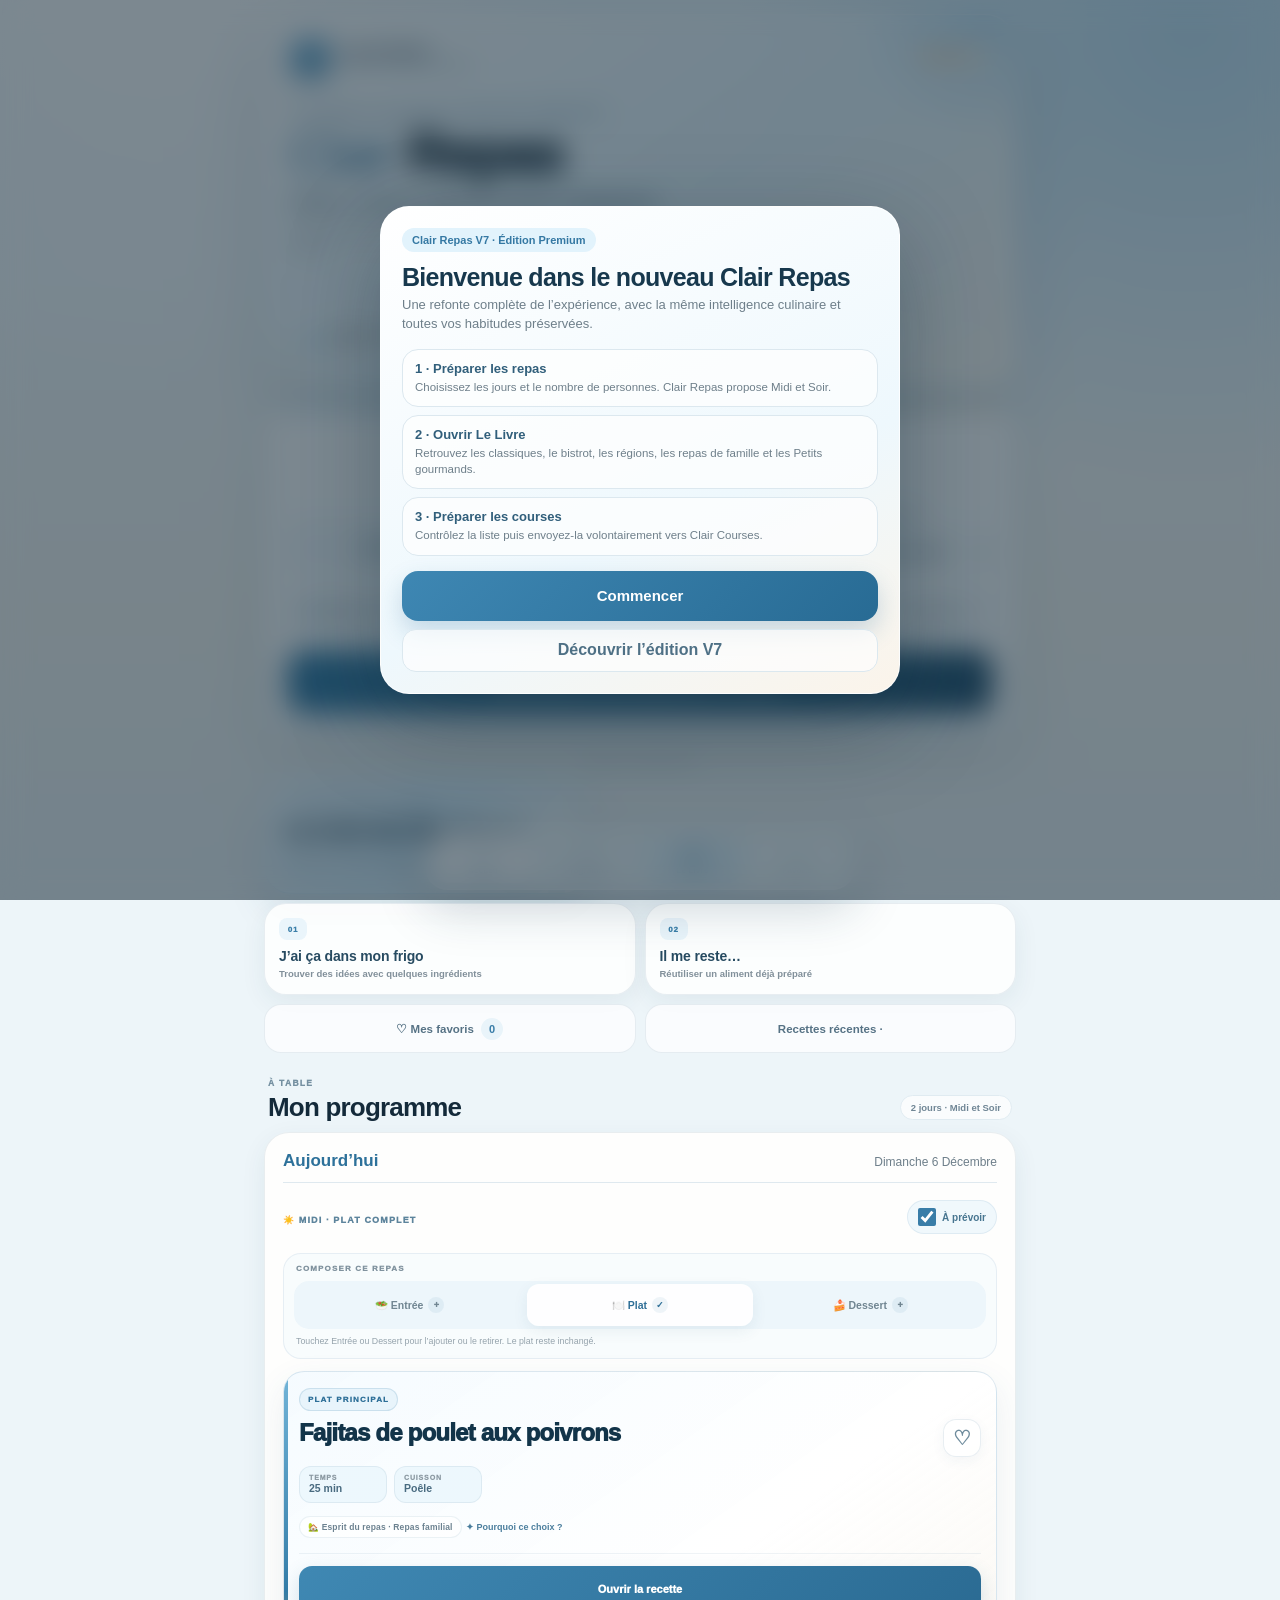
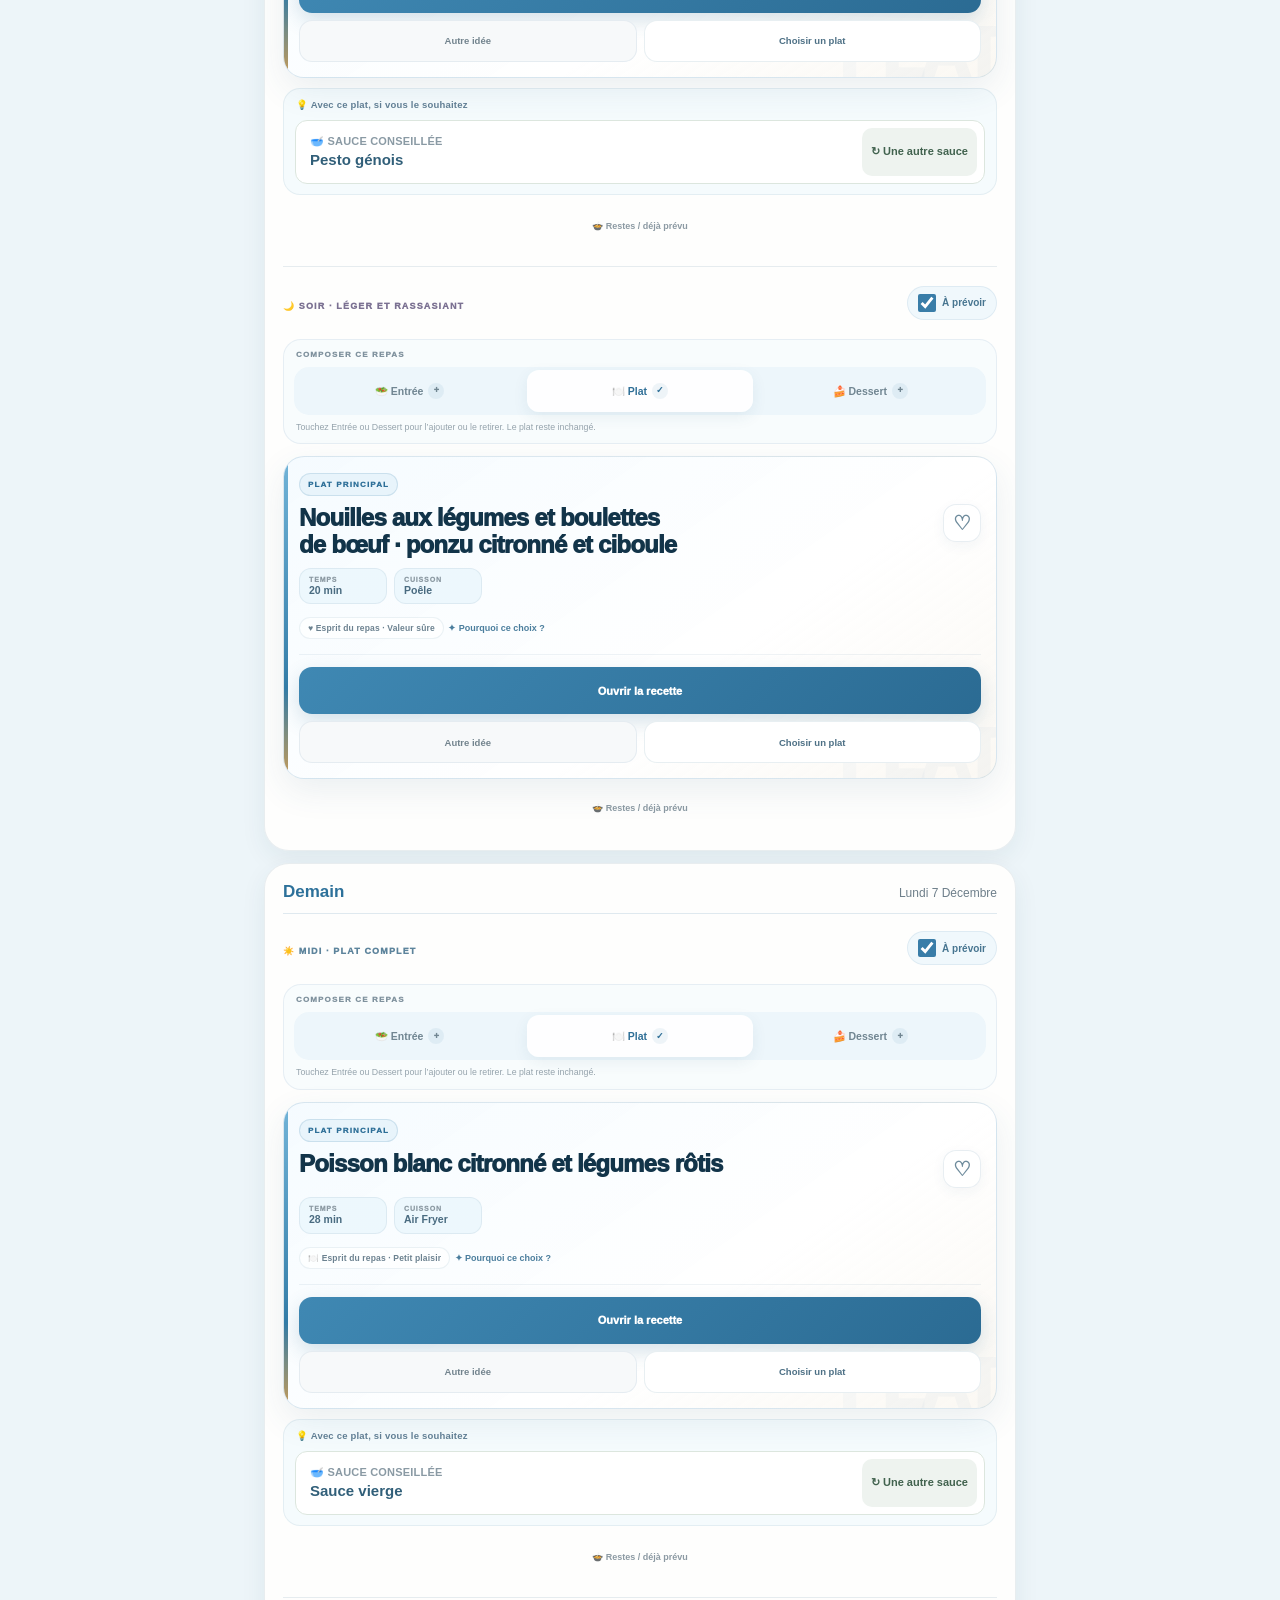
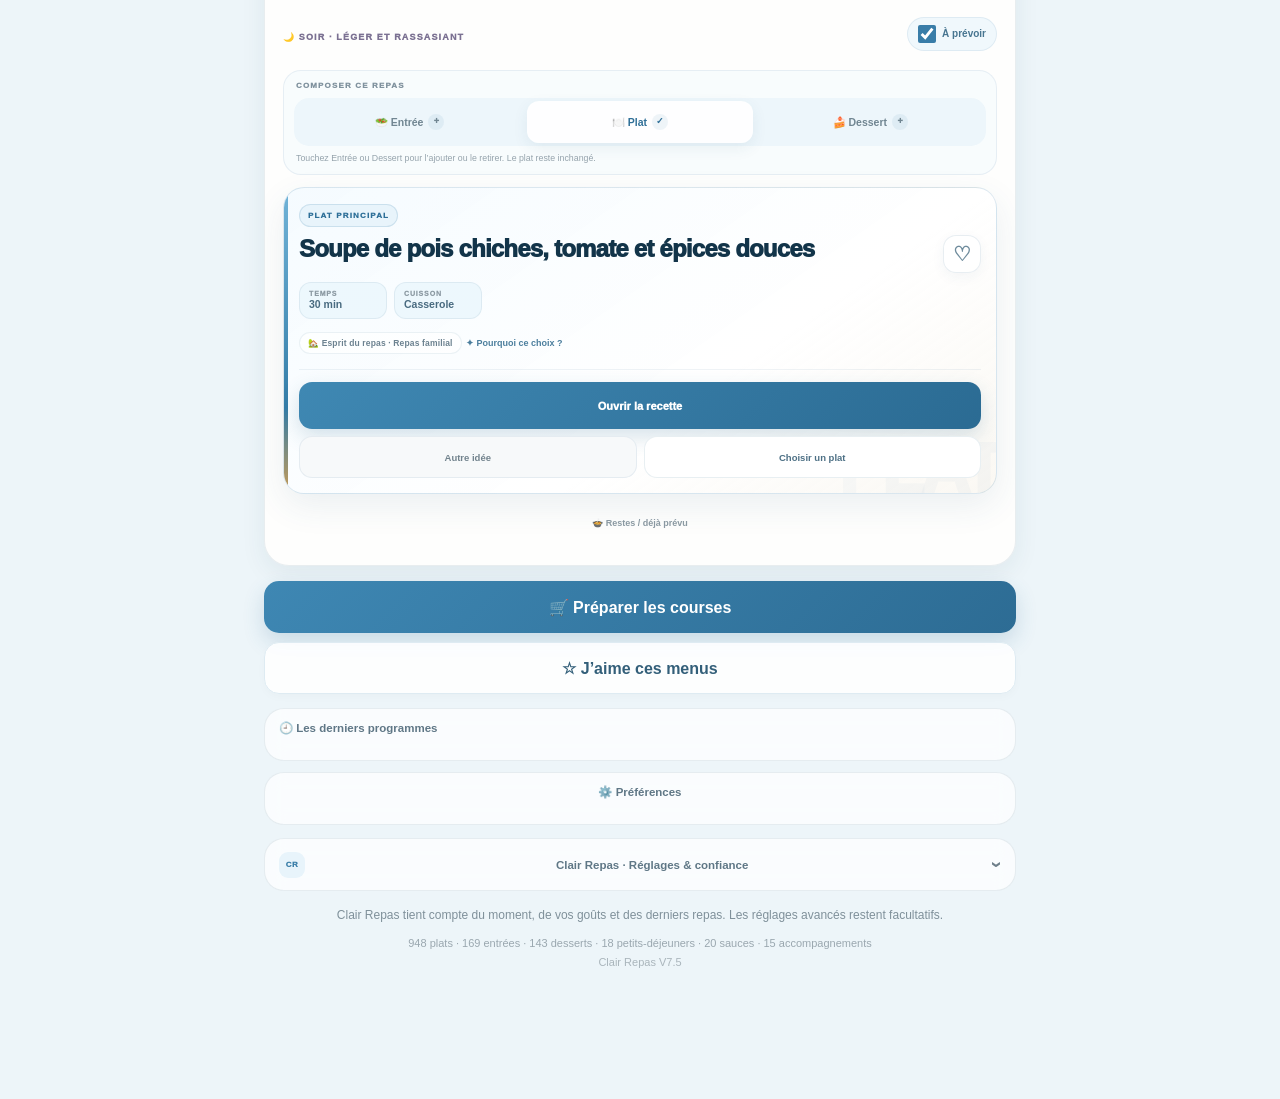
==== index.html @ e9dd994d "Test V8 — repère visuel dans le titre" ====
<!doctype html>
<html lang="fr">
<head>
<meta charset="utf-8">
<meta name="viewport" content="width=device-width,initial-scale=1,viewport-fit=cover">
<meta name="theme-color" content="#dceefa">
<meta name="apple-mobile-web-app-capable" content="yes">
<meta name="apple-mobile-web-app-status-bar-style" content="default">
<meta name="apple-mobile-web-app-title" content="Clair Repas">
<link rel="manifest" href="./manifest.webmanifest">
<link rel="apple-touch-icon" href="./icon-192.png">
<title>Clair Repas V7.5 - TEST V8</title>
<style>
:root{
  --bg:#f4efe7;--card:#fffdfa;--text:#27231f;--muted:#746c63;
  --green:#3f7657;--green-soft:#e3f0e8;--line:#e6ddd3;
  --purple:#665581;--gold:#9a6a18
}
*{box-sizing:border-box}
html{background:var(--bg)}
body{margin:0;background:var(--bg);color:var(--text);font-family:-apple-system,BlinkMacSystemFont,"Segoe UI",sans-serif}
body.browser-open{overflow:hidden}
button,select,input{font:inherit}
button{cursor:pointer;-webkit-tap-highlight-color:transparent}
button:focus-visible{outline:3px solid rgba(63,118,87,.25);outline-offset:2px}
main{max-width:720px;margin:auto;padding:calc(16px + env(safe-area-inset-top)) 15px calc(28px + env(safe-area-inset-bottom))}
header{text-align:center;margin:3px 0 15px}
h1{font-size:30px;margin:0 0 3px;letter-spacing:-.5px}
.subtitle{color:var(--muted);font-size:14px}
.season-line{display:inline-block;margin-top:8px;padding:6px 10px;border-radius:999px;background:var(--green-soft);color:var(--green);font-size:12px;font-weight:800}
.planning-card,.recipe-shortcuts,.day-card,.history{background:var(--card);border:1px solid var(--line);border-radius:21px;box-shadow:0 8px 26px rgba(45,35,25,.055)}
.planning-card{padding:16px;margin-bottom:14px}
.planning-heading{text-align:center}
.planning-heading h2{margin:0;color:var(--green);font-size:22px;line-height:1.2;letter-spacing:-.25px}
.planning-intro{margin:7px 0 0;color:var(--muted);font-size:13px;line-height:1.35}
.day-segments{display:grid;grid-template-columns:repeat(3,1fr);gap:8px;margin:16px 0 14px}
.day-option{min-width:0;min-height:54px;padding:9px 6px;border:1px solid var(--line);border-radius:14px;background:white;color:var(--text);font-weight:850;transition:background .15s,border-color .15s,color .15s,transform .08s}
.day-option:active{transform:scale(.98)}
.day-option[aria-pressed="true"]{border-color:var(--green);background:var(--green);color:white;box-shadow:0 5px 14px rgba(63,118,87,.2)}
.days-select-fallback{display:none}
.planning-basics{display:grid;grid-template-columns:minmax(0,1fr) 150px;gap:10px;align-items:end;margin:0 0 11px}
.planning-basics .day-segments{margin:0}
.people-setting{min-width:0}
.people-setting label{font-weight:760}
.planning-options{margin:0 0 12px;border:1px solid var(--line);border-radius:14px;background:rgba(255,255,255,.58);overflow:hidden}
.planning-options summary{display:flex;align-items:center;justify-content:space-between;gap:10px;min-height:46px;padding:10px 12px;cursor:pointer;list-style:none;color:var(--text);font-size:12.5px;font-weight:830}
.planning-options summary::-webkit-details-marker{display:none}
.planning-options summary::after{content:'›';flex:0 0 auto;color:var(--muted);font-size:20px;line-height:1;transform:rotate(90deg);transition:transform .15s}
.planning-options[open] summary::after{transform:rotate(-90deg)}
.planning-options-summary{margin-left:auto;color:var(--muted);font-size:11px;font-weight:720;text-align:right;white-space:nowrap;overflow:hidden;text-overflow:ellipsis;max-width:55%}
.planning-options[open] .planning-options-summary{display:none}
.settings{padding:0 12px 12px;margin:0;display:grid;grid-template-columns:repeat(3,1fr);gap:10px;align-items:end}
label{display:block;font-size:12px;color:var(--muted);margin:0 0 6px}
select{width:100%;padding:11px 12px;border:1px solid var(--line);border-radius:13px;background:white;color:var(--text)}
.plan-primary{position:relative;z-index:1;width:100%;min-height:56px;padding:14px;border:1px solid var(--green);border-radius:15px;background:var(--green);color:white;font-size:17px;font-weight:880;box-shadow:0 8px 18px rgba(63,118,87,.2);touch-action:manipulation}
.plan-primary:active{transform:translateY(1px)}
.plan-primary[aria-busy="true"]{cursor:progress}
.recipe-shortcuts{padding:12px;margin-bottom:14px}
.recipe-shortcuts-main,.recipe-shortcuts-secondary{display:grid;gap:8px}
.ingredient-shortcuts{display:grid;grid-template-columns:1fr 1fr;gap:8px;margin-top:8px}
.recipe-shortcuts-secondary{grid-template-columns:1fr 1fr;margin-top:8px}
.shortcut-btn{min-height:46px;padding:11px 12px;border:1px solid var(--line);border-radius:14px;background:white;color:var(--text);font-weight:820}
.shortcut-btn.primary{border-color:#b8d8c3;background:var(--green-soft);color:#24563b;font-size:16px}
.shortcut-title,.shortcut-hint{display:block}
.shortcut-title{font-size:16px;font-weight:880}
.shortcut-hint{margin-top:3px;font-size:12px;font-weight:650;color:var(--muted)}
.shortcut-count{display:inline-flex;justify-content:center;align-items:center;min-width:22px;height:22px;margin-left:4px;padding:0 6px;border-radius:999px;background:#fff1f1;color:#9a4141;font-size:11px}
.ingredient-shortcuts .shortcut-btn{min-height:58px;text-align:left}
.ingredient-shortcuts .shortcut-title{font-size:15px}
.ingredient-shortcuts .shortcut-hint{font-size:11px;line-height:1.25}
.program-results{margin-top:16px;scroll-margin-top:12px}
.program-heading{display:flex;align-items:baseline;justify-content:space-between;gap:10px;margin:0 2px 8px}
.program-heading h2{margin:0;font-size:21px;letter-spacing:-.2px}
.program-summary{color:var(--muted);font-size:12px;font-weight:760;white-space:nowrap}
.day-card{padding:16px;margin:12px 0}
.day-head{display:flex;justify-content:space-between;align-items:baseline;gap:10px;padding-bottom:10px;border-bottom:1px solid var(--line)}
.day-title{font-weight:900;font-size:18px;color:var(--green)}
.day-date{font-size:12px;color:var(--muted);text-transform:capitalize}
.meal{padding:14px 0 2px}
.meal+.meal{border-top:1px dashed var(--line);margin-top:12px}
.meal-top{display:flex;justify-content:space-between;align-items:center;gap:10px}
.meal-composer{margin:11px 0 7px}
.meal-composer-label{display:block;margin:0 0 6px;color:var(--muted);font-size:11px;font-weight:780}
.meal-composer-options{display:grid;grid-template-columns:repeat(3,minmax(0,1fr));gap:6px}
.meal-component-toggle{display:flex;align-items:center;justify-content:center;gap:5px;min-width:0;min-height:45px;padding:8px 5px;border:1px solid var(--line);border-radius:11px;background:white;color:var(--text);font-size:clamp(11px,3vw,12.5px);font-weight:820;line-height:1.15;white-space:normal;touch-action:manipulation}
button.meal-component-toggle:active{transform:scale(.985)}
.meal-component-toggle[aria-pressed="true"],.meal-component-toggle.dish-fixed{border-color:var(--green);background:var(--green-soft);color:var(--green);box-shadow:inset 0 0 0 1px rgba(63,118,87,.12)}
.meal-component-toggle.dish-fixed{cursor:default}
.meal-component-state{font-size:11px;font-weight:950}
.meal-composer-help{display:block;margin-top:5px;color:var(--muted);font-size:10px;line-height:1.25}
.course-block{padding-top:10px}
.course-block+.course-block{margin-top:12px;border-top:1px dashed var(--line)}
.course-label-row{display:flex;align-items:center;justify-content:space-between;gap:8px;margin:0 0 5px}
.course-label{color:var(--muted);font-size:11px;font-weight:880;letter-spacing:.25px;text-transform:uppercase}
.manual-badge{display:inline-flex;align-items:center;min-height:24px;padding:4px 8px;border-radius:999px;background:#fff4da;color:#765415;font-size:10px;font-weight:850;white-space:nowrap}
.course-block.starter .course-label{color:#4b785f}
.course-block.dessert .course-label{color:var(--purple)}
.course-block .meal-title-row{margin-top:4px}
.tag{font-size:12px;font-weight:850;color:var(--green);letter-spacing:.35px}
.tag.evening{color:var(--purple)}
.meal-toggle{display:inline-flex;align-items:center;gap:6px;min-height:36px;padding:7px 10px;border-radius:999px;background:var(--green-soft);color:var(--green);font-size:12px;font-weight:820;cursor:pointer;user-select:none}
.meal-toggle.outside{background:#f2eee9;color:var(--muted)}
.meal-toggle.leftovers{background:#fff4da;color:var(--gold)}
.meal-toggle input{width:18px;height:18px;margin:0;accent-color:var(--green)}
.meal-title-row{display:flex;align-items:center;gap:8px;margin:7px 0 5px}
.meal-title{min-width:0;flex:1;font-size:21px;line-height:1.16}
.meal-title-row .recipe-favorite{flex:0 0 42px;min-width:42px;width:42px;height:42px;padding:0}
.meta{color:var(--muted);font-size:13px}
.why-choice{display:inline-flex;align-items:center;min-height:30px;margin-top:4px;padding:3px 0;border:0;background:transparent;color:var(--green);font-size:11px;font-weight:790;text-align:left;touch-action:manipulation}
.why-choice:active{opacity:.68}
.meal-spirit{display:inline-flex;align-items:center;gap:5px;margin-top:5px;padding:4px 8px;border:1px solid var(--line);border-radius:999px;background:#fff;color:var(--muted);font-size:10.5px;font-weight:800;line-height:1.2}
.meal-actions{display:grid;grid-template-columns:1fr 1fr;gap:8px;margin-top:11px}
.meal-actions.has-chooser .recipe-btn{grid-column:1/-1}
.small-btn{min-height:44px;padding:10px 8px;border:0;border-radius:12px;background:var(--green-soft);color:var(--text);font-weight:760;touch-action:manipulation}
.small-btn.secondary{background:#f2eee9}
.small-btn.choose-component-btn{border:1px solid #cfded4;background:white;color:#24563b}
.meal-status-action{width:100%;min-height:40px;margin-top:7px;padding:8px;border:0;background:transparent;color:var(--muted);font-weight:730}
.meal-placeholder{margin-top:10px;padding:13px 14px;border-radius:15px;background:#f6f2ed;color:var(--muted)}
.meal-placeholder.leftovers{background:#fff8e9;color:#715522}
.meal-placeholder strong{display:block;color:var(--text);font-size:17px}
.meal-placeholder span{display:block;margin-top:3px;font-size:12px}
.meal-placeholder button{width:100%;min-height:40px;margin-top:9px;padding:8px 10px;border:0;border-radius:11px;background:white;color:var(--text);font-weight:780}
.companion-suggestions{margin:13px 0 4px;padding:11px;border:1px solid #d8e3da;border-radius:15px;background:#f4f8f4}
.companion-heading{margin:0 1px 8px;color:#41624e;font-size:12px;font-weight:850;line-height:1.35}
.companion-list{display:grid;gap:8px}
.companion-item{display:grid;grid-template-columns:minmax(0,1fr) auto;gap:7px;align-items:stretch;padding:7px;border:1px solid #dce6de;border-radius:12px;background:white}
.companion-open{min-width:0;min-height:48px;padding:6px 7px;border:0;background:transparent;color:var(--text);text-align:left}
.companion-label{display:block;color:var(--green);font-size:11px;font-weight:880;text-transform:uppercase;letter-spacing:.2px}
.companion-name{display:block;margin-top:3px;font-size:15px;font-weight:850;line-height:1.2}
.companion-change{min-width:92px;min-height:46px;padding:8px 9px;border:0;border-radius:10px;background:#eef3ef;color:#41624e;font-size:11px;font-weight:820;line-height:1.15}
.recipe{display:none;margin-top:12px;padding-top:10px;border-top:1px solid var(--line)}
.recipe.open{display:block}
.recipe h3{margin:10px 0 5px;font-size:16px}
.recipe ul,.recipe ol{padding-left:21px;line-height:1.46;margin:5px 0}
.recipe ol>li{margin-bottom:10px}
.recipe-tools{display:flex;align-items:center;justify-content:space-between;gap:9px;margin:2px 0 12px}
.portion-control{display:flex;align-items:center;gap:7px;padding:4px;border:1px solid var(--line);border-radius:13px;background:white}
.portion-control.fixed-yield{min-height:46px;padding:8px 11px}
.portion-control button{width:38px;height:38px;border:0;border-radius:10px;background:var(--green-soft);color:var(--green);font-size:22px;font-weight:850;line-height:1}
.portion-label{min-width:94px;text-align:center;font-size:13px;font-weight:820}
.portion-label.fixed{min-width:0;text-align:left;line-height:1.25}
.recipe-yield{margin:-3px 0 12px;padding:8px 10px;border-radius:11px;background:#f5f1eb;color:var(--muted);font-size:12px;line-height:1.35}
.recipe-favorite{min-width:44px;height:46px;padding:0 12px;border:1px solid var(--line);border-radius:13px;background:white;color:#9a4141;font-size:20px;font-weight:850}
.recipe-favorite.active{border-color:#efcaca;background:#fff1f1}
.recipe-feedback{margin:0 0 13px;padding:10px;border:1px solid var(--line);border-radius:14px;background:#faf7f2}
.recipe-feedback-label{margin:0 0 8px;color:var(--muted);font-size:12px;font-weight:760}
.recipe-feedback-actions{display:grid;grid-template-columns:1fr 1fr;gap:8px}
.recipe-reaction{min-height:42px;padding:9px 10px;border:1px solid var(--line);border-radius:11px;background:white;color:var(--text);font-size:13px;font-weight:800}
.recipe-reaction.again.active{border-color:#b8d8c3;background:var(--green-soft);color:var(--green)}
.recipe-reaction.not-for-me.active{border-color:#e6c2bd;background:#fff1ef;color:#8b3d35}
.recipe-personal-note{margin:0 0 13px;padding:11px;border:1px solid #d9d3e3;border-radius:14px;background:#faf8fc}
.recipe-note-label{display:flex;align-items:center;justify-content:space-between;gap:8px;margin:0 0 7px;color:var(--purple);font-size:13px;font-weight:850}
.recipe-note-status{font-size:11px;color:var(--green)}
.recipe-note-input{width:100%;min-height:74px;resize:vertical;padding:10px 11px;border:1px solid var(--line);border-radius:11px;background:white;color:var(--text);font:inherit;font-size:14px;line-height:1.4}
.recipe-note-input:focus{outline:0;border-color:var(--purple);box-shadow:0 0 0 3px rgba(102,85,129,.11)}
.recipe-note-footer{display:flex;align-items:center;justify-content:space-between;gap:8px;margin-top:6px;color:var(--muted);font-size:11px}
.recipe-note-delete{min-height:34px;padding:6px 9px;border:0;border-radius:9px;background:#f2eee9;color:#7e4a45;font-size:12px;font-weight:760}
.recipe-note-delete[hidden]{display:none}
.note-indicator{display:inline-flex;align-items:center;margin-left:5px;color:var(--purple);font-size:12px;font-weight:800;white-space:nowrap}
.library-count{text-align:center;color:var(--muted);font-size:12px;margin:13px 0 0}
.wake-note{display:none;margin:4px 0 9px;padding:8px 10px;border-radius:11px;background:#f3f7f2;color:var(--green);font-size:12px;font-weight:760}
body.wake-active .wake-note{display:block}
.step-timers{display:flex;flex-wrap:wrap;gap:7px;margin-top:6px}
.step-timer{min-height:36px;padding:7px 10px;border:1px solid #cfe2d5;border-radius:10px;background:var(--green-soft);color:var(--green);font-size:12px;font-weight:850}
.actions{display:grid;gap:9px;margin-top:15px}
.actions button{width:100%;padding:14px;border-radius:15px;border:1px solid var(--line);background:white;color:var(--text);font-weight:820}
.actions .primary{background:var(--green);border-color:var(--green);color:white;font-size:17px}
.actions .liked{color:var(--gold);background:#fff4da;border-color:#ead19a}
.actions button:disabled{opacity:.55;cursor:default}
.history{margin-top:14px;overflow:hidden}
.history summary{padding:14px 16px;font-weight:800;cursor:pointer;list-style:none}
.history summary::-webkit-details-marker{display:none}
.history-content{border-top:1px solid var(--line);padding:10px 16px 14px}
.history-item{padding:9px 0;border-bottom:1px solid var(--line)}
.history-item:last-child{border-bottom:0}
.history-date{font-size:12px;color:var(--muted);margin-bottom:4px}
.history-meals{font-size:13px;line-height:1.42}
.empty{color:var(--muted);font-size:14px}
.learning-settings{margin:11px auto 0;text-align:center;color:var(--muted);font-size:12px}
.learning-settings summary{display:inline-block;padding:7px 9px;cursor:pointer;list-style:none;font-weight:760}
.learning-settings summary::-webkit-details-marker{display:none}
.learning-settings-panel{margin:7px auto 0;padding:12px;max-width:390px;border:1px solid var(--line);border-radius:14px;background:var(--card)}
.learning-settings-panel p{margin:0 0 9px;line-height:1.4}
.reset-preferences{min-height:42px;padding:9px 12px;border:1px solid #e2c5c0;border-radius:11px;background:#fff7f5;color:#80433b;font-weight:780}
.note{text-align:center;color:var(--muted);font-size:12px;margin:13px 0 0}
.version{text-align:center;color:#9a9187;font-size:11px;margin-top:7px}

/* V6.0 — couche produit professionnelle : identité, confiance, aide et centre de données. */
.brand-kicker{display:inline-flex;align-items:center;gap:6px;margin:0 0 7px;padding:5px 9px;border:1px solid #d9e6dd;border-radius:999px;background:rgba(255,255,255,.68);color:var(--green);font-size:10px;font-weight:900;letter-spacing:.55px;text-transform:uppercase}
header h1{font-size:32px;letter-spacing:-.7px}
header .subtitle{font-size:14px;line-height:1.35}
.trust-strip{display:grid;grid-template-columns:repeat(3,minmax(0,1fr));gap:7px;margin:12px auto 0;max-width:620px}
.trust-pill{min-width:0;padding:8px 6px;border:1px solid var(--line);border-radius:12px;background:rgba(255,253,250,.82);color:var(--muted);font-size:10px;font-weight:780;line-height:1.22;text-align:center}
.trust-pill strong{display:block;margin-bottom:2px;color:var(--text);font-size:12px;font-weight:900;white-space:nowrap;overflow:hidden;text-overflow:ellipsis}
.product-center{margin:14px 0 0;border:1px solid var(--line);border-radius:18px;background:var(--card);overflow:hidden;box-shadow:0 6px 18px rgba(45,35,25,.035)}
.product-center>summary{display:flex;align-items:center;justify-content:space-between;gap:8px;min-height:48px;padding:11px 13px;cursor:pointer;list-style:none;color:var(--text);font-size:13px;font-weight:880}
.product-center>summary::-webkit-details-marker{display:none}
.product-center>summary::after{content:'›';font-size:20px;color:var(--muted);transform:rotate(90deg);transition:transform .15s}
.product-center[open]>summary::after{transform:rotate(-90deg)}
.product-panel{padding:0 13px 14px;border-top:1px solid var(--line)}
.product-identity{padding:12px 0 10px}
.product-identity strong{display:block;color:var(--green);font-size:16px}
.product-identity span{display:block;margin-top:4px;color:var(--muted);font-size:12px;line-height:1.45}
.product-new{margin:0 0 11px;padding:11px;border-radius:13px;background:#f4f8f4;color:#41624e;font-size:12px;line-height:1.45}
.product-new strong{display:block;margin-bottom:3px;color:#31533e}
.product-actions{display:grid;grid-template-columns:1fr 1fr;gap:8px}
.product-actions button{min-height:46px;padding:9px;border:1px solid var(--line);border-radius:12px;background:white;color:var(--text);font-size:12px;font-weight:830;touch-action:manipulation}
.product-actions .product-primary{grid-column:1/-1;border-color:#b8d8c3;background:var(--green-soft);color:#24563b}
.product-status{min-height:18px;margin:9px 1px 0;color:var(--muted);font-size:11px;line-height:1.35;text-align:center}
.product-status.success{color:var(--green);font-weight:820}
.product-status.warning{color:#8b5c22;font-weight:820}
.welcome-overlay[hidden]{display:none}
.welcome-overlay{position:fixed;inset:0;z-index:50;display:flex;align-items:center;justify-content:center;padding:calc(18px + env(safe-area-inset-top)) 16px calc(18px + env(safe-area-inset-bottom));background:rgba(31,27,23,.56);backdrop-filter:blur(5px)}
.welcome-card{width:min(520px,100%);max-height:90vh;overflow:auto;padding:21px;border:1px solid rgba(255,255,255,.55);border-radius:25px;background:var(--card);box-shadow:0 22px 60px rgba(28,22,18,.28)}
.welcome-mark{display:inline-flex;padding:6px 10px;border-radius:999px;background:var(--green-soft);color:var(--green);font-size:11px;font-weight:900}
.welcome-card h2{margin:11px 0 5px;font-size:25px;line-height:1.12;letter-spacing:-.4px}
.welcome-lead{margin:0;color:var(--muted);font-size:13px;line-height:1.45}
.welcome-steps{display:grid;gap:8px;margin:15px 0}
.welcome-step{padding:11px 12px;border:1px solid var(--line);border-radius:14px;background:#fff}
.welcome-step strong{display:block;font-size:13px}
.welcome-step span{display:block;margin-top:3px;color:var(--muted);font-size:11.5px;line-height:1.4}
.welcome-actions{display:grid;gap:8px}
.welcome-start{min-height:50px;border:1px solid var(--green);border-radius:14px;background:var(--green);color:white;font-size:15px;font-weight:900}
.welcome-more{min-height:43px;border:1px solid var(--line);border-radius:12px;background:white;color:var(--text);font-weight:800}
@media(max-width:390px){.trust-strip{grid-template-columns:1fr}.product-actions{grid-template-columns:1fr}.product-actions .product-primary{grid-column:auto}.welcome-card{padding:17px}.welcome-card h2{font-size:23px}}
.kitchen-timer{position:fixed;left:50%;bottom:calc(18px + env(safe-area-inset-bottom));transform:translateX(-50%);width:min(440px,calc(100% - 24px));padding:10px 11px 10px 14px;border-radius:16px;background:#28231f;color:white;box-shadow:0 12px 30px rgba(30,24,19,.28);display:none;align-items:center;gap:11px;z-index:30}
.kitchen-timer.show{display:flex}
.kitchen-timer.done{background:var(--green)}
.timer-copy{min-width:0;flex:1}
.timer-label{display:block;overflow:hidden;text-overflow:ellipsis;white-space:nowrap;font-size:11px;color:#d8d1ca}
.timer-count{display:block;margin-top:1px;font-size:20px;line-height:1;font-variant-numeric:tabular-nums}
.timer-stop{flex:0 0 auto;padding:8px 10px;border:1px solid rgba(255,255,255,.3);border-radius:10px;background:transparent;color:white;font-weight:800}
.toast{position:fixed;left:50%;bottom:calc(22px + env(safe-area-inset-bottom));transform:translateX(-50%);background:#28231f;color:white;padding:11px 15px;border-radius:999px;display:none;z-index:31;max-width:88%;text-align:center}
body.timer-running .toast{bottom:calc(92px + env(safe-area-inset-bottom))}
body.timer-running main{padding-bottom:calc(112px + env(safe-area-inset-bottom))}
body.timer-running .browser-content{padding-bottom:calc(105px + env(safe-area-inset-bottom))}
.toast.show{display:block}
.recipe-browser[hidden]{display:none}
.recipe-browser{position:fixed;inset:0;z-index:20;display:flex;align-items:flex-end;justify-content:center;background:rgba(32,28,24,.42);padding-top:env(safe-area-inset-top)}
.browser-panel{display:flex;flex-direction:column;width:min(720px,100%);height:min(88vh,820px);border-radius:24px 24px 0 0;background:var(--bg);box-shadow:0 -12px 40px rgba(30,24,19,.24);overflow:hidden}
.browser-header{display:grid;grid-template-columns:minmax(54px,auto) 1fr 44px;align-items:center;gap:6px;padding:11px 12px 9px;border-bottom:1px solid var(--line);background:var(--card)}
.browser-title{text-align:center;font-size:17px;font-weight:900;overflow:hidden;text-overflow:ellipsis;white-space:nowrap}
.browser-back,.browser-close{min-height:40px;border:0;border-radius:11px;background:#f2eee9;color:var(--text);font-weight:780}
.browser-back{padding:8px 10px;text-align:left}
.browser-close{width:40px;padding:0;font-size:20px}
.browser-search{padding:12px 14px 7px;background:var(--bg)}
.browser-search input{width:100%;min-height:48px;padding:12px 14px;border:1px solid var(--line);border-radius:15px;background:white;color:var(--text);font-size:16px;outline:none}
.browser-search input:focus{border-color:var(--green);box-shadow:0 0 0 3px rgba(63,118,87,.12)}
.browser-hint{margin:7px 3px 0;color:var(--muted);font-size:12px}
.browser-content{flex:1;overflow:auto;-webkit-overflow-scrolling:touch;padding:8px 14px calc(20px + env(safe-area-inset-bottom))}
.result-count{margin:3px 2px 9px;color:var(--muted);font-size:12px}
.browser-filter-info{margin:0 0 10px;padding:10px 12px;border:1px solid var(--line);border-radius:14px;background:var(--card);color:var(--muted);font-size:12px;line-height:1.35}
.browser-filter-action{display:block;width:100%;min-height:42px;margin-top:8px;border:1px solid #d9cec2;border-radius:11px;background:#fffaf4;color:var(--text);font-weight:800}
.browser-refresh{width:100%;min-height:46px;margin:0 0 10px;border:1px solid #cfded4;border-radius:14px;background:#edf6f0;color:#24563b;font-weight:850}
.recipe-result{display:grid;grid-template-columns:1fr 48px;gap:8px;margin-bottom:8px;padding:7px;border:1px solid var(--line);border-radius:16px;background:var(--card)}
.recipe-result.selecting{grid-template-columns:minmax(0,1fr) 86px}
.recipe-result-open{min-width:0;padding:7px 8px;border:0;background:transparent;color:var(--text);text-align:left}
.recipe-result-title{display:block;font-size:16px;line-height:1.22;font-weight:850}
.recipe-result-meta{display:block;margin-top:5px;color:var(--muted);font-size:12px}
.recipe-result .recipe-favorite{align-self:center;width:44px;height:44px;padding:0}
.recipe-result-select{align-self:center;min-height:44px;padding:8px;border:1px solid #b8d8c3;border-radius:12px;background:var(--green-soft);color:#24563b;font-size:12px;font-weight:850;touch-action:manipulation}
.browser-empty{padding:30px 16px;text-align:center;color:var(--muted)}
.browser-recipe{padding:3px 2px 16px}
.browser-recipe-title{margin:4px 0 5px;font-size:23px;line-height:1.16}
.browser-select-recipe{width:100%;min-height:48px;margin:13px 0 2px;padding:11px 13px;border:1px solid var(--green);border-radius:13px;background:var(--green);color:white;font-weight:880;touch-action:manipulation}
.browser-recipe .recipe{display:block;margin-top:12px}
.browser-search-label{display:block;margin:0 3px 8px;color:var(--text);font-size:15px;font-weight:880}
.ingredient-assistant{padding:2px 0 18px}
.ingredient-assistant-intro{margin:2px 0 12px;padding:14px;border:1px solid var(--line);border-radius:17px;background:var(--card)}
.ingredient-assistant-intro h2{margin:0 0 5px;color:var(--green);font-size:20px;line-height:1.2}
.ingredient-assistant-intro p{margin:0;color:var(--muted);font-size:13px;line-height:1.42}
.ingredient-entry{padding:12px;border:1px solid var(--line);border-radius:17px;background:var(--card)}
.ingredient-chips{display:flex;flex-wrap:wrap;gap:7px;min-height:34px;margin-bottom:9px}
.ingredient-chip{display:inline-flex;align-items:center;gap:6px;min-height:36px;padding:7px 9px;border:1px solid #c9ded0;border-radius:999px;background:var(--green-soft);color:#24563b;font-size:13px;font-weight:820}
.ingredient-chip button{width:24px;height:24px;padding:0;border:0;border-radius:50%;background:rgba(255,255,255,.8);color:#4d6656;font-size:17px;line-height:1}
.ingredient-chip-empty{align-self:center;color:var(--muted);font-size:12px}
.ingredient-input-row{display:grid;grid-template-columns:minmax(0,1fr) auto;gap:7px}
.ingredient-input{min-width:0;min-height:48px;padding:11px 12px;border:1px solid var(--line);border-radius:13px;background:white;color:var(--text);font-size:16px;outline:none}
.ingredient-input:focus{border-color:var(--green);box-shadow:0 0 0 3px rgba(63,118,87,.12)}
.ingredient-add{min-width:82px;min-height:48px;padding:9px 12px;border:1px solid #cfded4;border-radius:13px;background:#edf6f0;color:#24563b;font-weight:850}
.ingredient-entry-hint{margin:8px 2px 0;color:var(--muted);font-size:11px;line-height:1.35}
.ingredient-find{width:100%;min-height:50px;margin-top:10px;padding:11px 13px;border:1px solid var(--green);border-radius:14px;background:var(--green);color:white;font-size:16px;font-weight:880}
.ingredient-results{margin-top:15px}
.ingredient-results-heading{margin:0 2px 9px;font-size:18px;line-height:1.25}
.ingredient-result{margin-bottom:9px;padding:12px;border:1px solid var(--line);border-radius:16px;background:var(--card)}
.ingredient-match{display:inline-flex;min-height:25px;align-items:center;padding:4px 8px;border-radius:999px;background:var(--green-soft);color:var(--green);font-size:10px;font-weight:880;text-transform:uppercase;letter-spacing:.2px}
.ingredient-result-title{margin:8px 0 4px;font-size:17px;line-height:1.2}
.ingredient-result-meta{color:var(--muted);font-size:12px;line-height:1.35}
.ingredient-result-use{margin:9px 0 0;padding-top:8px;border-top:1px dashed var(--line);font-size:12px;line-height:1.45}
.ingredient-result-use strong{color:var(--green)}
.ingredient-result-missing{margin:3px 0 0;color:var(--muted);font-size:12px;line-height:1.4}
.ingredient-result-actions{display:grid;grid-template-columns:1fr 1fr;gap:7px;margin-top:10px}
.ingredient-result-actions button{min-height:44px;padding:8px;border-radius:11px;font-size:12px;font-weight:850}
.ingredient-result-open{border:1px solid var(--line);background:white;color:var(--text)}
.ingredient-result-select{border:1px solid #b8d8c3;background:var(--green-soft);color:#24563b}
.ingredient-result-shopping{width:100%;min-height:44px;margin-top:7px;padding:8px;border:1px solid #d9cec2;border-radius:11px;background:#fffaf4;color:var(--text);font-size:12px;font-weight:850}
.ingredient-more{width:100%;min-height:48px;margin-top:1px;border:1px solid #cfded4;border-radius:14px;background:#edf6f0;color:#24563b;font-weight:850}
.recipe-shopping{width:100%;min-height:48px;margin:11px 0 2px;padding:10px 12px;border:1px solid #d9cec2;border-radius:13px;background:#fffaf4;color:var(--text);font-weight:860;touch-action:manipulation}
.shopping-review{padding:2px 0 18px}
.shopping-intro{margin:2px 0 11px;padding:14px;border:1px solid var(--line);border-radius:17px;background:var(--card)}
.shopping-intro h2{margin:0 0 5px;color:var(--green);font-size:20px;line-height:1.2}
.shopping-intro p{margin:0;color:var(--muted);font-size:13px;line-height:1.42}
.shopping-safety{margin:8px 0 0;padding:9px 10px;border-radius:11px;background:#f3f7f2;color:#41624e;font-size:12px;line-height:1.4}
.shopping-toolbar{display:grid;grid-template-columns:1fr 1fr;gap:8px;margin:0 0 9px}
.shopping-toolbar button{min-height:44px;padding:8px;border:1px solid var(--line);border-radius:12px;background:white;color:var(--text);font-size:12px;font-weight:820}
.shopping-list{display:grid;gap:8px}
.shopping-row{display:grid;grid-template-columns:30px minmax(0,1fr);gap:8px;align-items:start;padding:10px;border:1px solid var(--line);border-radius:14px;background:var(--card)}
.shopping-row.unselected{background:#f1eee9;opacity:.72}
.shopping-check{width:23px;height:23px;margin:11px 0 0;accent-color:var(--green)}
.shopping-edit{width:100%;min-width:0;min-height:46px;padding:10px 11px;border:1px solid var(--line);border-radius:11px;background:white;color:var(--text);font-size:16px;line-height:1.25}
.shopping-edit:focus{outline:0;border-color:var(--green);box-shadow:0 0 0 3px rgba(63,118,87,.12)}
.shopping-row-meta{display:flex;flex-wrap:wrap;gap:5px;margin:5px 2px 0;color:var(--muted);font-size:10px;line-height:1.3}
.shopping-pantry{color:#765415;font-weight:760}
.shopping-summary{margin:10px 2px;color:var(--muted);font-size:12px;font-weight:760}
.shopping-actions{display:grid;gap:8px;margin-top:12px}
.shopping-actions button{width:100%;min-height:50px;padding:10px 12px;border-radius:14px;font-weight:860;touch-action:manipulation}
.shopping-send{border:1px solid var(--green);background:var(--green);color:white;font-size:15px}
.shopping-send:disabled{opacity:.55}
.shopping-copy{border:1px solid #cfded4;background:var(--green-soft);color:#24563b}
.shopping-cancel{border:1px solid var(--line);background:white;color:var(--muted)}
.shopping-status{min-height:20px;margin:10px 2px 0;color:var(--muted);font-size:12px;line-height:1.4;text-align:center}
.shopping-status.success{color:var(--green);font-weight:820}
.shopping-status.warning{color:#8b5c22;font-weight:820}
.book-home,.book-shelf-view,.book-target-view{padding:2px 0 18px}
.book-intro{margin:2px 0 16px;padding:15px;border:1px solid var(--line);border-radius:18px;background:var(--card)}
.book-intro h2{margin:0 0 6px;color:var(--green);font-size:20px;line-height:1.2}
.book-intro p{margin:0;color:var(--muted);font-size:13px;line-height:1.45}
.book-section-heading{margin:18px 2px 9px;font-size:17px;line-height:1.25}
.book-quick-links,.book-shelves,.book-subcategories,.book-targets{display:grid;gap:9px}
.book-quick-links{grid-template-columns:1fr 1fr}
.book-quick,.book-shelf,.book-subcategory,.book-target{min-width:0;min-height:52px;border:1px solid var(--line);border-radius:15px;background:var(--card);color:var(--text);text-align:left;touch-action:manipulation}
.book-quick{padding:11px 12px;font-weight:850}
.book-quick-count{display:block;margin-top:3px;color:var(--muted);font-size:11px;font-weight:690}
.book-shelves{grid-template-columns:1fr 1fr}
.book-shelf{display:grid;grid-template-columns:39px minmax(0,1fr);align-items:center;gap:7px;padding:12px}
.book-shelf-icon{font-size:25px;text-align:center}
.book-shelf-title{display:block;font-size:15px;line-height:1.2;font-weight:880}
.book-shelf-count{display:block;margin-top:4px;color:var(--muted);font-size:11px;font-weight:690}
.book-shelf-heading{margin:2px 2px 13px}
.book-shelf-heading h2{margin:0 0 5px;font-size:22px;line-height:1.18}
.book-shelf-heading p{margin:0;color:var(--muted);font-size:13px;line-height:1.4}
.book-subcategories{grid-template-columns:1fr 1fr;margin:0 0 13px}
.book-subcategory{padding:10px 11px;font-size:13px;font-weight:820;text-align:center}
.book-subcategory[aria-pressed="true"]{border-color:var(--green);background:var(--green-soft);color:var(--green)}
.book-recipe-result{margin-bottom:8px;border:1px solid var(--line);border-radius:16px;background:var(--card);overflow:hidden}
.book-recipe-open{display:block;width:100%;min-height:62px;padding:12px 14px;border:0;background:transparent;color:var(--text);text-align:left;touch-action:manipulation}
.book-recipe-title{display:block;font-size:16px;line-height:1.24;font-weight:880}
.book-recipe-meta{display:block;margin-top:5px;color:var(--muted);font-size:12px;line-height:1.3}
.book-more{width:100%;min-height:48px;margin:7px 0 3px;border:1px solid #cfded4;border-radius:14px;background:var(--green-soft);color:#24563b;font-weight:850;touch-action:manipulation}
.book-target-intro{margin:0 2px 12px;color:var(--muted);font-size:13px;line-height:1.4}
.book-target{padding:12px 14px}
.book-target strong{display:block;font-size:15px}
.book-target span{display:block;margin-top:4px;color:var(--muted);font-size:12px}
@media(max-width:620px){
  .planning-basics{grid-template-columns:1fr}
  .settings{grid-template-columns:1fr 1fr}
  .settings .context-setting{grid-column:1/-1}
  .settings .mode-setting{grid-column:auto}
  .book-shelves{grid-template-columns:1fr}
}
@media(max-width:390px){
  .planning-options-summary{max-width:48%}
  main{padding-left:12px;padding-right:12px}
  .planning-card{padding:14px}
  .planning-heading h2{font-size:20px}
  .day-segments{gap:6px}
  .day-option{min-height:52px;padding-left:3px;padding-right:3px;font-size:14px}
  .settings{display:grid;grid-template-columns:1fr;gap:9px}
  .settings>div+div{margin-top:0}
  .settings .mode-setting,.settings .context-setting{grid-column:auto}
  .recipe-shortcuts-secondary{grid-template-columns:1fr}
  .program-heading{display:block}
  .program-summary{display:block;margin-top:3px}
  .meal-title{font-size:20px}
  .meal-actions:not(.has-chooser){grid-template-columns:1fr}
  .meal-actions.has-chooser{grid-template-columns:1fr 1fr}
  .meal-actions.has-chooser .recipe-btn{grid-column:1/-1}
  .meal-top{align-items:flex-start}
  .recipe-tools{align-items:stretch;flex-direction:column}
  .portion-control{justify-content:space-between}
  .recipe-favorite{width:100%}
  .companion-item{grid-template-columns:1fr}
  .companion-change{width:100%;min-height:42px}
  .book-quick-links,.book-subcategories{grid-template-columns:1fr}
  .ingredient-shortcuts{grid-template-columns:1fr}
  .ingredient-input-row{grid-template-columns:1fr}
  .ingredient-add{width:100%}
  .shopping-toolbar{grid-template-columns:1fr}
}


/* V6.1 — Élégance : finition visuelle premium, sans changement fonctionnel. */
:root{
  --bg:#f7f3ec;--card:#fffefa;--text:#24211d;--muted:#746d64;
  --green:#326a4b;--green-soft:#e9f2ec;--line:#e7dfd5;
  --purple:#675881;--gold:#9a6a18;
  --shadow-card:0 10px 30px rgba(53,43,33,.065);
  --shadow-soft:0 5px 16px rgba(53,43,33,.045)
}
html{background:#f7f3ec}
body{
  background:
    radial-gradient(circle at 50% -120px,rgba(206,226,213,.72),transparent 370px),
    linear-gradient(180deg,#fbf8f2 0,#f7f3ec 38%,#f5f0e8 100%);
  background-attachment:fixed
}
main{max-width:760px;padding-top:calc(18px + env(safe-area-inset-top));padding-bottom:calc(34px + env(safe-area-inset-bottom))}
header{
  position:relative;isolation:isolate;overflow:hidden;
  margin:0 0 16px;padding:24px 18px 18px;
  border:1px solid rgba(212,224,216,.92);border-radius:28px;
  background:linear-gradient(145deg,rgba(255,255,255,.92),rgba(243,249,245,.82));
  box-shadow:0 16px 44px rgba(45,70,55,.085)
}
header::before{content:'';position:absolute;z-index:-1;width:190px;height:190px;right:-75px;top:-95px;border-radius:50%;background:radial-gradient(circle,rgba(114,161,132,.22),rgba(114,161,132,0) 70%)}
header::after{content:'';position:absolute;z-index:-1;width:145px;height:145px;left:-65px;bottom:-100px;border-radius:50%;background:radial-gradient(circle,rgba(223,190,128,.16),rgba(223,190,128,0) 72%)}
.brand-kicker{margin-bottom:9px;padding:6px 10px;border-color:#d2e3d7;background:rgba(246,251,247,.9);font-size:9.5px;letter-spacing:.85px}
header h1{font-size:36px;line-height:1.02;letter-spacing:-1.25px;margin-bottom:7px;color:#22251f}
header .subtitle{max-width:500px;margin:auto;color:#676e66;font-size:14px;line-height:1.45}
.season-line{margin-top:11px;padding:6px 11px;border:1px solid #d7e7dc;background:rgba(237,247,240,.9);font-size:11.5px}
.trust-strip{gap:8px;margin-top:15px}
.trust-pill{padding:10px 7px;border-color:rgba(224,218,209,.9);border-radius:14px;background:rgba(255,255,255,.76);box-shadow:0 3px 10px rgba(62,51,41,.025);font-size:9.5px}
.trust-pill strong{font-size:12.5px;color:#30332e}
.planning-card,.day-card,.history,.product-center{border-color:rgba(226,217,207,.92);box-shadow:var(--shadow-card)}
.planning-card{position:relative;padding:19px;border-radius:25px;background:linear-gradient(180deg,#fffefa 0,#fffdfa 100%)}
.planning-card::before{content:'';position:absolute;left:22px;right:22px;top:0;height:3px;border-radius:0 0 3px 3px;background:linear-gradient(90deg,transparent,#79a98a,transparent);opacity:.75}
.planning-heading h2{font-size:21px;color:#315f46;letter-spacing:-.45px}
.planning-intro{font-size:12.5px;line-height:1.5}
.day-segments{gap:7px}
.day-option{min-height:52px;border-color:#e3ddd4;border-radius:15px;background:#fffdfa;box-shadow:0 2px 7px rgba(46,38,31,.025);font-weight:820}
.day-option[aria-pressed="true"]{border-color:#356d4e;background:linear-gradient(145deg,#3c7656,#2f6848);box-shadow:0 8px 20px rgba(50,106,75,.22)}
select{border-color:#e1dad0;border-radius:14px;background:#fffefa;box-shadow:inset 0 1px 0 rgba(255,255,255,.75)}
.planning-options{border-color:#e4ddd4;border-radius:15px;background:#fbf9f5}
.plan-primary{min-height:58px;border:0;border-radius:17px;background:linear-gradient(135deg,#3f7b59 0,#2f6648 100%);box-shadow:0 10px 24px rgba(48,104,73,.23),inset 0 1px 0 rgba(255,255,255,.16);font-size:16.5px;letter-spacing:-.1px}
.plan-primary:active{transform:translateY(1px);box-shadow:0 5px 14px rgba(48,104,73,.18)}
.recipe-shortcuts{padding:0;margin-bottom:17px;border:0;background:transparent;box-shadow:none}
.recipe-shortcuts-main,.ingredient-shortcuts,.recipe-shortcuts-secondary{gap:9px}
.shortcut-btn{border-color:#e4ddd4;border-radius:18px;background:rgba(255,254,250,.94);box-shadow:var(--shadow-soft);transition:transform .08s,box-shadow .15s}
.shortcut-btn:active{transform:scale(.988)}
.shortcut-btn.primary{min-height:78px;padding:15px 16px;border:0;background:linear-gradient(135deg,#376f50 0,#2d6144 100%);color:white;box-shadow:0 12px 28px rgba(47,101,71,.22);text-align:left}
.shortcut-btn.primary .shortcut-title{font-size:18px;letter-spacing:-.25px}
.shortcut-btn.primary .shortcut-hint{color:rgba(255,255,255,.78)}
.ingredient-shortcuts .shortcut-btn{min-height:66px;padding:13px 14px}
.ingredient-shortcuts .shortcut-title{font-size:14.5px}
.recipe-shortcuts-secondary .shortcut-btn{min-height:48px;font-size:12.5px}
.program-heading{margin:20px 3px 9px}
.program-heading h2{font-size:20px;letter-spacing:-.4px}
.program-summary{padding:5px 8px;border-radius:999px;background:rgba(255,255,255,.6);font-size:10.5px}
.day-card{border-radius:24px;padding:18px;background:#fffefa}
.day-head{padding-bottom:11px}
.day-title{font-size:17px;color:#315f46}
.meal-title{font-size:20px;letter-spacing:-.3px}
.small-btn,.meal-component-toggle{border-radius:13px}
.actions button{min-height:50px;border-radius:16px;box-shadow:0 3px 10px rgba(47,39,31,.025)}
.history{border-radius:20px;background:rgba(255,254,250,.91)}
.history summary{padding:15px 16px}
.learning-settings summary{padding:9px 11px}
.product-center{margin-top:13px;border-radius:20px;background:rgba(255,254,250,.94)}
.product-center>summary{min-height:52px;padding:12px 15px;font-size:12.5px}
.product-new{border:1px solid #dce9df;border-radius:14px;background:linear-gradient(145deg,#f2f8f4,#edf5f0)}
.product-actions button{border-radius:13px}
.note{margin-top:16px;line-height:1.4}.library-count{font-size:11px}.version{opacity:.8}
.recipe-browser{background:rgba(28,25,22,.48);backdrop-filter:blur(8px);-webkit-backdrop-filter:blur(8px)}
.browser-panel{height:min(90vh,850px);border-radius:28px 28px 0 0;background:#f8f4ed;box-shadow:0 -18px 55px rgba(28,24,20,.28)}
.browser-header{padding:13px 14px 10px;border-color:#e7dfd5;background:rgba(255,254,250,.94);backdrop-filter:blur(14px);-webkit-backdrop-filter:blur(14px)}
.browser-title{font-size:16.5px;letter-spacing:-.2px}
.browser-back,.browser-close{border:1px solid #e8e1d8;background:#f7f3ed}
.browser-search{padding:13px 15px 8px;background:#f8f4ed}
.browser-search input{border-radius:17px;border-color:#e3dbd1;background:#fffefa;box-shadow:0 3px 12px rgba(45,37,30,.03)}
.browser-content{padding-left:15px;padding-right:15px}
.book-intro{padding:18px;border:1px solid #d6e4da;border-radius:22px;background:linear-gradient(145deg,#f5faf6 0,#edf5f0 100%);box-shadow:0 6px 18px rgba(55,88,66,.04)}
.book-intro h2{font-size:21px;letter-spacing:-.35px;color:#315f46}
.book-section-heading{margin:21px 3px 10px;font-size:15px;color:#514c45;letter-spacing:.1px}
.book-quick,.book-shelf,.book-subcategory,.book-target{border-color:#e4ddd4;background:#fffefa;box-shadow:0 5px 15px rgba(52,43,35,.04)}
.book-quick{border-radius:17px;padding:13px 14px}
.book-shelf{grid-template-columns:48px minmax(0,1fr);gap:10px;min-height:76px;padding:13px;border-radius:19px;transition:transform .08s,box-shadow .15s}
.book-shelf:active{transform:scale(.988)}
.book-shelf-icon{display:flex;align-items:center;justify-content:center;width:44px;height:44px;border-radius:14px;background:linear-gradient(145deg,#f0f6f2,#e5efe8);font-size:23px}
.book-shelf-title{font-size:14.5px;letter-spacing:-.15px}
.book-shelf-count{margin-top:5px;font-size:10.5px}
.book-shelf-heading{padding:3px 2px 4px}
.book-shelf-heading h2{font-size:23px;letter-spacing:-.55px}
.book-subcategories{gap:7px}
.book-subcategory{min-height:44px;border-radius:14px;background:#fffefa;box-shadow:none}
.book-subcategory[aria-pressed="true"]{border-color:#8db49b;background:#e9f2ec;color:#2f6648;box-shadow:inset 0 0 0 1px rgba(50,106,75,.08)}
.book-recipe-result{margin-bottom:9px;border-color:#e4ddd4;border-radius:18px;background:#fffefa;box-shadow:0 5px 16px rgba(52,43,35,.035)}
.book-recipe-open{min-height:68px;padding:14px 15px}
.book-recipe-title{font-size:15.5px;letter-spacing:-.12px}
.book-recipe-meta{font-size:11.5px}
.book-more{border:0;border-radius:16px;background:linear-gradient(145deg,#eaf3ed,#e1eee6);color:#315f46}
.recipe-result,.ingredient-result,.shopping-row{border-color:#e4ddd4;border-radius:18px;background:#fffefa;box-shadow:0 5px 16px rgba(52,43,35,.035)}
.browser-recipe-title{font-size:25px;letter-spacing:-.6px}
.browser-recipe .recipe{padding-top:14px}
.browser-recipe .recipe h3{margin-top:16px;color:#315f46;font-size:15px;letter-spacing:.05px}
.browser-recipe .recipe ul,.browser-recipe .recipe ol{line-height:1.55}
.browser-recipe .recipe ol>li{margin-bottom:13px;padding-left:2px}
.portion-control,.recipe-favorite{border-color:#e3dbd1;border-radius:14px;background:#fffefa}
.recipe-yield,.recipe-feedback,.recipe-personal-note{border-radius:15px}
.recipe-feedback{background:#fbf8f4}.recipe-personal-note{background:#fbf9fc}
.shopping-intro,.ingredient-assistant-intro{border-radius:21px;background:#fffefa;box-shadow:0 5px 16px rgba(52,43,35,.035)}
.shopping-send,.ingredient-find,.browser-select-recipe{border:0;border-radius:16px;background:linear-gradient(135deg,#3d7856,#2f6648);box-shadow:0 8px 19px rgba(48,104,73,.18)}
.toast{border-radius:14px;background:rgba(37,33,29,.94);box-shadow:0 10px 30px rgba(0,0,0,.16);backdrop-filter:blur(8px)}
@media(min-width:621px){.book-shelves{gap:11px}.book-shelf{min-height:82px}}
@media(max-width:620px){
  main{padding-left:13px;padding-right:13px}
  header{padding:21px 14px 16px;border-radius:25px}
  header h1{font-size:33px}
  .trust-strip{grid-template-columns:repeat(3,minmax(0,1fr));gap:5px}
  .trust-pill{padding:8px 4px;font-size:8.5px}.trust-pill strong{font-size:11px}
  .planning-card{padding:16px;border-radius:23px}
  .ingredient-shortcuts{grid-template-columns:1fr 1fr}
}
@media(max-width:390px){
  header h1{font-size:31px}
  header .subtitle{font-size:13px}
  .trust-strip{grid-template-columns:1fr 1fr 1fr}
  .trust-pill{line-height:1.12}
  .shortcut-btn.primary{min-height:74px}
  .ingredient-shortcuts{grid-template-columns:1fr}
  .book-shelf{min-height:70px}
}



/* ========================================================================== */
/* V7.0 — REFONTE PREMIUM TOTALE                                              */
/* Luxe calme : ciel nacré, bleu encre, blanc perle et touches champagne.     */
/* ========================================================================== */
:root{
  --v7-sky-0:#f7fbfe;--v7-sky-1:#edf7fd;--v7-sky-2:#dceefa;--v7-sky-3:#c9e4f5;
  --v7-ink:#142a3a;--v7-ink-2:#29475c;--v7-blue:#397da8;--v7-blue-deep:#245c80;
  --v7-pearl:#fffefd;--v7-ivory:#f9f7f2;--v7-champagne:#c69b57;--v7-champagne-soft:#f3eadb;
  --v7-line:rgba(63,111,142,.14);--v7-line-warm:rgba(165,132,80,.16);
  --v7-shadow:0 18px 55px rgba(32,72,98,.105);--v7-shadow-soft:0 8px 26px rgba(31,67,91,.07);
  --green:#397da8;--green-soft:#e8f4fb;--line:#dfe9ef;--text:#183044;--muted:#6e7f8a;
  --bg:#edf5f9;--card:#fffefd;--gold:#a87936
}
*{-webkit-tap-highlight-color:transparent}
html{background:#edf5f9;scroll-behavior:smooth}
body{
  min-height:100vh;color:var(--v7-ink);
  background:
    radial-gradient(circle at 12% -5%,rgba(255,255,255,.98) 0 8%,transparent 30%),
    radial-gradient(circle at 93% 4%,rgba(179,218,240,.72) 0,transparent 31%),
    linear-gradient(180deg,#eef8fd 0,#f7fbfd 31%,#f6f6f2 68%,#edf3f6 100%);
  background-attachment:fixed
}
body::before{content:'';position:fixed;inset:0;pointer-events:none;z-index:-1;opacity:.42;background-image:linear-gradient(rgba(255,255,255,.4) 1px,transparent 1px),linear-gradient(90deg,rgba(255,255,255,.35) 1px,transparent 1px);background-size:42px 42px;mask-image:linear-gradient(to bottom,#000,transparent 48%)}
main{max-width:780px;padding:calc(14px + env(safe-area-inset-top)) 14px calc(120px + env(safe-area-inset-bottom))}

/* Brand / hero */
.premium-hero{position:relative;overflow:hidden;margin:0 0 17px;padding:18px 18px 20px;border:1px solid rgba(255,255,255,.9);border-radius:31px;background:linear-gradient(145deg,rgba(255,255,255,.93),rgba(231,245,253,.89) 54%,rgba(252,248,241,.91));box-shadow:0 23px 70px rgba(34,80,108,.14);backdrop-filter:blur(18px);-webkit-backdrop-filter:blur(18px)}
.premium-hero::before{content:'';position:absolute;width:265px;height:265px;right:-105px;top:-135px;border-radius:50%;background:radial-gradient(circle,rgba(111,178,219,.33),rgba(111,178,219,0) 68%)}
.premium-hero::after{content:'';position:absolute;width:220px;height:220px;left:-120px;bottom:-150px;border-radius:50%;background:radial-gradient(circle,rgba(211,177,121,.19),rgba(211,177,121,0) 70%)}
.premium-topline{position:relative;z-index:1;display:flex;align-items:center;justify-content:space-between;gap:12px}
.premium-brand{display:flex;align-items:center;gap:10px;min-width:0}
.premium-mark{position:relative;display:grid;place-items:center;width:40px;height:40px;flex:0 0 40px;border:1px solid rgba(255,255,255,.88);border-radius:14px;background:linear-gradient(145deg,#7bb7dc,#327ca9);box-shadow:0 8px 20px rgba(47,113,155,.24),inset 0 1px 0 rgba(255,255,255,.5)}
.premium-mark::before{content:'';width:19px;height:19px;border:1.8px solid white;border-radius:50%;box-shadow:inset 0 0 0 4px rgba(255,255,255,.06)}
.premium-mark::after{content:'';position:absolute;width:2px;height:18px;right:8px;top:11px;border-radius:99px;background:rgba(255,255,255,.93);box-shadow:-24px 0 0 -0.3px rgba(255,255,255,.83)}
.premium-wordmark{display:grid;gap:1px;text-align:left}
.premium-name{color:var(--v7-ink);font-size:11px;font-weight:950;letter-spacing:1.6px}
.premium-role{color:#718897;font-size:9px;font-weight:720;letter-spacing:.15px}
.premium-edition{position:relative;z-index:1;padding:6px 9px;border:1px solid rgba(177,137,74,.2);border-radius:999px;background:rgba(255,251,244,.74);color:#8a642e;font-size:8.5px;font-weight:930;letter-spacing:1px;white-space:nowrap}
.premium-hero-copy{position:relative;z-index:1;padding:26px 0 15px;text-align:left}
.premium-eyebrow{margin:0 0 8px;color:#527b96;font-size:10.5px;font-weight:850;letter-spacing:.7px;text-transform:uppercase}
.premium-hero h1{margin:0;color:var(--v7-ink);font-size:48px;line-height:.95;letter-spacing:-2.4px;font-weight:940}
.premium-hero h1 span{font-weight:470;color:#3f799f}
.premium-hero .subtitle{margin:12px 0 0;max-width:none;color:#2d4f64;font-size:16px;font-weight:760;line-height:1.35;text-align:left}
.premium-manifesto{max-width:570px;margin:8px 0 0;color:#74848e;font-size:12px;line-height:1.55}
.season-line{position:relative;z-index:1;display:inline-flex;margin:0 0 13px;padding:7px 11px;border:1px solid rgba(64,125,164,.14);border-radius:999px;background:rgba(255,255,255,.62);color:#4f748b;font-size:10.5px;font-weight:730}
.trust-strip{position:relative;z-index:1;grid-template-columns:repeat(3,minmax(0,1fr));gap:7px;margin:0}
.trust-pill{display:grid;grid-template-columns:auto 1fr;grid-template-rows:auto auto;column-gap:6px;align-items:center;padding:10px 9px;border:1px solid rgba(255,255,255,.86);border-radius:16px;background:rgba(255,255,255,.58);box-shadow:0 4px 15px rgba(43,85,111,.045);text-align:left}
.trust-icon{grid-row:1/3;display:grid;place-items:center;width:26px;height:26px;border-radius:10px;background:rgba(219,239,251,.8);color:#397da8;font-size:15px}
.trust-pill strong{display:block;margin:0;color:#223c4d;font-size:11px;line-height:1.12;font-weight:900;white-space:nowrap;overflow:hidden;text-overflow:ellipsis}
.trust-pill small{display:block;margin-top:1px;color:#82909a;font-size:8.4px;line-height:1.15}

/* Global card language */
.planning-card,.day-card,.history,.learning-settings,.product-center,.recipe-result,.ingredient-result,.shopping-row{border:1px solid rgba(77,116,141,.12);background:rgba(255,254,253,.92);box-shadow:var(--v7-shadow-soft)}
.planning-card{position:relative;overflow:hidden;padding:19px;border-radius:27px;background:linear-gradient(180deg,rgba(255,255,255,.96),rgba(251,253,254,.92));box-shadow:var(--v7-shadow)}
.planning-card::before{content:'';position:absolute;inset:0 0 auto 0;height:5px;background:linear-gradient(90deg,#b8ddf2,#5fa3cd 52%,#e7d1ad)}
.planning-heading{margin-bottom:15px}
.premium-section-kicker{display:block;margin-bottom:5px;color:#7590a1;font-size:8.5px;font-weight:930;letter-spacing:1.3px;text-transform:uppercase}
.planning-heading h2{margin:0;color:var(--v7-ink);font-size:25px;line-height:1.08;letter-spacing:-.75px}
.planning-intro{margin-top:7px;color:#75858f;font-size:12px;line-height:1.5}
.planning-basics{gap:11px}
.day-segments{padding:4px;border:1px solid #e1edf4;border-radius:18px;background:#f4f9fc;gap:4px}
.day-option{min-height:46px;border:0;border-radius:14px;background:transparent;color:#5f7584;box-shadow:none;font-weight:850}
.day-option[aria-pressed="true"]{border:0;background:linear-gradient(145deg,#4b91bb,#3279a5);color:white;box-shadow:0 7px 16px rgba(57,125,168,.23)}
.people-setting label,.settings label{color:#6b8291;font-size:10px;font-weight:840;letter-spacing:.25px}
select{min-height:48px;border:1px solid #deebf2;border-radius:16px;background:#fbfdfe;color:#28495e;box-shadow:inset 0 1px 0 white}
.planning-options{margin-top:12px;border:1px solid #e2edf3;border-radius:17px;background:#f8fbfd}
.planning-options>summary{color:#4f7187}
.plan-primary{position:relative;overflow:hidden;display:flex;align-items:center;justify-content:center;gap:10px;min-height:62px;margin-top:14px;border:0;border-radius:18px;background:linear-gradient(135deg,#347da8,#255f83 72%,#254f6a);color:white;box-shadow:0 13px 30px rgba(37,97,135,.27),inset 0 1px 0 rgba(255,255,255,.28);font-size:16px;font-weight:900;letter-spacing:-.12px}
.plan-primary::after{content:'';position:absolute;inset:-80% auto -80% -34%;width:30%;transform:rotate(18deg);background:linear-gradient(90deg,transparent,rgba(255,255,255,.27),transparent);transition:left .55s ease}
.plan-primary:active::after{left:112%}
.premium-button-spark{font-size:12px;color:#f1d8ae}.premium-button-arrow{margin-left:auto;font-size:20px;font-weight:400;opacity:.8}

/* Editorial separator */
.premium-divider{display:grid;grid-template-columns:1fr auto 1fr;align-items:center;gap:9px;margin:22px 5px 11px}
.premium-divider span{height:1px;background:linear-gradient(90deg,transparent,rgba(66,116,148,.18))}.premium-divider span:last-child{background:linear-gradient(90deg,rgba(66,116,148,.18),transparent)}
.premium-divider em{color:#8da0ad;font-size:7.5px;font-style:normal;font-weight:930;letter-spacing:1.35px}

/* Discovery cards */
.recipe-shortcuts{padding:0;margin:0 0 18px;background:transparent;border:0;box-shadow:none}
.recipe-shortcuts-main{display:block}
.shortcut-btn{position:relative;overflow:hidden;border:1px solid rgba(73,118,148,.12);border-radius:22px;background:rgba(255,255,255,.9);box-shadow:var(--v7-shadow-soft);color:var(--v7-ink);transition:transform .12s ease,box-shadow .18s ease}
.shortcut-btn:active{transform:scale(.985)}
.shortcut-btn.primary{min-height:116px;padding:19px 20px;border:1px solid rgba(91,145,179,.22);border-radius:27px;background:linear-gradient(135deg,#eff9ff 0,#d9effc 48%,#f8f7f1 100%);color:var(--v7-ink);box-shadow:0 16px 38px rgba(42,94,127,.13);text-align:left}
.shortcut-btn.primary::after{content:'CR';position:absolute;right:-9px;bottom:-23px;color:rgba(57,125,168,.08);font-size:88px;font-weight:950;letter-spacing:-8px}
.shortcut-overline{position:relative;z-index:1;display:block;margin-bottom:7px;color:#6389a2;font-size:8px;font-weight:950;letter-spacing:1.25px;text-transform:uppercase}
.shortcut-btn.primary .shortcut-title{position:relative;z-index:1;display:flex;align-items:center;justify-content:space-between;gap:12px;color:#17374b;font-size:23px;line-height:1.1;font-weight:920;letter-spacing:-.75px}
.shortcut-arrow{display:grid;place-items:center;width:35px;height:35px;flex:0 0 35px;border-radius:50%;background:rgba(255,255,255,.72);color:#3b7fa9;font-size:19px;font-weight:500;box-shadow:0 6px 18px rgba(41,94,128,.09)}
.shortcut-btn.primary .shortcut-hint{position:relative;z-index:1;display:block;max-width:76%;margin-top:8px;color:#6c8493;font-size:11.5px;line-height:1.4}
.ingredient-shortcuts{grid-template-columns:1fr 1fr;gap:9px;margin-top:9px}
.ingredient-shortcuts .shortcut-btn{min-height:92px;padding:14px 14px 13px;text-align:left;background:rgba(255,255,255,.84)}
.shortcut-symbol{display:inline-grid;place-items:center;width:28px;height:22px;margin-bottom:8px;border-radius:8px;background:#eaf5fb;color:#3b7fa9;font-size:8px;font-weight:950;letter-spacing:.8px}
.ingredient-shortcuts .shortcut-title{display:block;color:#274b61;font-size:14px;font-weight:890;letter-spacing:-.15px}.ingredient-shortcuts .shortcut-hint{margin-top:4px;color:#81909a;font-size:9.5px;line-height:1.35}
.recipe-shortcuts-secondary{grid-template-columns:1fr 1fr;gap:9px;margin-top:9px}.recipe-shortcuts-secondary .shortcut-btn{min-height:49px;border-radius:17px;background:rgba(255,255,255,.72);color:#567285;font-size:11.5px;box-shadow:none}
.shortcut-count{background:#e9f4fa;color:#397da8}

/* Program area */
.program-heading{display:flex;align-items:end;gap:8px;flex-wrap:wrap;margin:25px 4px 10px}.program-heading .premium-section-kicker{width:100%;margin-bottom:-2px}.program-heading h2{color:var(--v7-ink);font-size:26px;line-height:1;letter-spacing:-.8px}.program-summary{margin-left:auto;padding:6px 10px;border:1px solid #e0ebf1;border-radius:999px;background:rgba(255,255,255,.7);color:#708695;font-size:9.5px}
.day-card{overflow:hidden;padding:18px;border-radius:25px}.day-title{color:#2d719a;font-size:17px}.meal-title{color:#17384d;font-size:20px}.meal-kind{color:#7890a0}.small-btn,.meal-component-toggle,.actions button{border-radius:15px}.actions{gap:9px}.actions button{min-height:52px;border-color:#deebf2;background:rgba(255,255,255,.86);color:#335f79}.actions #courses{border:0;background:linear-gradient(135deg,#3e87b3,#2d6c94);color:white;box-shadow:0 9px 21px rgba(45,108,148,.19)}
.history,.learning-settings,.product-center{border-radius:20px;background:rgba(255,255,255,.72);box-shadow:none;backdrop-filter:blur(10px)}
.history summary,.learning-settings summary,.product-center>summary{min-height:51px;padding:12px 14px;color:#5f7786;font-size:11.5px}
.premium-info-mark{display:inline-grid;place-items:center;width:26px;height:26px;margin-right:5px;border-radius:9px;background:#e8f4fb;color:#3b7fa9;font-size:8px;font-weight:950;letter-spacing:.5px}
.product-panel{border-color:#e3edf2}.product-identity strong{color:#245f84;font-size:18px}.product-new{border:1px solid #dceaf2;border-radius:16px;background:linear-gradient(145deg,#f3faff,#edf7fc);color:#53758a}.product-new strong{color:#2c678c}.product-actions button{border-color:#dae8f0;border-radius:14px;color:#3d637b}.product-actions .product-primary{border:0;background:linear-gradient(135deg,#e6f3fb,#dceff9);color:#2e678b}
.note{color:#7f909a}.library-count{color:#9aa7af}.version{color:#99a5ac}

/* Full-screen browser becomes a premium reading surface */
.recipe-browser{background:rgba(15,35,49,.44);backdrop-filter:blur(13px);-webkit-backdrop-filter:blur(13px)}
.browser-panel{height:min(94vh,920px);border:1px solid rgba(255,255,255,.78);border-bottom:0;border-radius:30px 30px 0 0;background:linear-gradient(180deg,#f9fcfe,#f4f7f8 46%,#f8f6f2);box-shadow:0 -24px 75px rgba(16,40,56,.3)}
.browser-panel::before{content:'';position:absolute;left:50%;top:7px;transform:translateX(-50%);width:42px;height:4px;border-radius:99px;background:rgba(75,111,134,.19)}
.browser-header{padding:16px 15px 10px;border-color:rgba(65,113,144,.1);background:rgba(250,253,254,.82);backdrop-filter:blur(18px);-webkit-backdrop-filter:blur(18px)}
.browser-title{color:#254b62;font-size:15px;font-weight:900;letter-spacing:-.15px}.browser-back,.browser-close{border:1px solid #dce8ef;background:rgba(255,255,255,.74);color:#50768e;box-shadow:0 3px 10px rgba(42,84,110,.04)}
.browser-search{padding:11px 15px 8px;background:transparent}.browser-search-label{color:#6e8796}.browser-search input{min-height:48px;border:1px solid #dce9f1;border-radius:17px;background:rgba(255,255,255,.93);color:#24475d;box-shadow:0 6px 17px rgba(42,84,110,.045)}.browser-hint{color:#94a2aa}
.browser-content{padding:8px 15px 28px}
.book-intro{position:relative;overflow:hidden;padding:22px;border:1px solid rgba(103,158,190,.17);border-radius:25px;background:linear-gradient(140deg,#eaf7fe,#f7fbfd 58%,#f8f1e7);box-shadow:0 14px 36px rgba(44,93,123,.095)}
.book-intro::after{content:'LE LIVRE';position:absolute;right:-4px;bottom:-11px;color:rgba(54,123,166,.06);font-size:51px;font-weight:950;letter-spacing:-3px}.book-intro h2{position:relative;z-index:1;color:#1f526f;font-size:26px;letter-spacing:-.75px}.book-intro p{position:relative;z-index:1;color:#718794;line-height:1.5}
.book-section-heading{margin:24px 3px 11px;color:#506b7c;font-size:11px;font-weight:920;letter-spacing:.7px;text-transform:uppercase}
.book-shelves{gap:10px}.book-shelf{position:relative;overflow:hidden;grid-template-columns:52px minmax(0,1fr);min-height:86px;padding:15px;border:1px solid rgba(72,121,151,.12);border-radius:22px;background:rgba(255,255,255,.82);box-shadow:0 9px 25px rgba(39,79,104,.07)}.book-shelf:nth-child(4n+1){background:linear-gradient(145deg,#f8fcff,#eaf6fc)}.book-shelf:nth-child(4n+2){background:linear-gradient(145deg,#fffdf8,#f6efe3)}.book-shelf:nth-child(4n+3){background:linear-gradient(145deg,#f9fcff,#edf5f9)}.book-shelf:nth-child(4n){background:linear-gradient(145deg,#fff,#f3f6f7)}
.book-shelf-icon{width:48px;height:48px;border:1px solid rgba(255,255,255,.85);border-radius:17px;background:rgba(255,255,255,.64);box-shadow:0 6px 17px rgba(43,83,108,.06);font-size:23px}.book-shelf-title{color:#244b62;font-size:15px;font-weight:920}.book-shelf-count{color:#8295a1}.book-subcategories{gap:7px}.book-subcategory{min-height:44px;border:1px solid #dce8ef;border-radius:14px;background:rgba(255,255,255,.76);color:#658091}.book-subcategory[aria-pressed="true"]{border-color:#9dc7df;background:#e8f5fc;color:#2f7098;box-shadow:inset 0 0 0 1px rgba(57,125,168,.06)}
.book-recipe-result,.recipe-result,.ingredient-result{border:1px solid rgba(70,116,145,.11);border-radius:20px;background:rgba(255,255,255,.88);box-shadow:0 7px 20px rgba(40,79,104,.05)}.book-recipe-open{min-height:73px;padding:15px 16px}.book-recipe-title{color:#22485f;font-size:15.5px;font-weight:900}.book-recipe-meta{color:#83949f}.book-more{border:1px solid #cfe4f1;border-radius:17px;background:linear-gradient(145deg,#eaf6fc,#dff1fb);color:#2f7098}
.browser-recipe-title{color:#173a50;font-size:29px;line-height:1.05;letter-spacing:-1px}.browser-recipe .recipe h3{color:#2f7198;font-size:12px;font-weight:950;letter-spacing:.75px;text-transform:uppercase}.browser-recipe .recipe ul,.browser-recipe .recipe ol{color:#334f60;line-height:1.63}.browser-recipe .recipe ol{counter-reset:item}.browser-recipe .recipe ol>li{margin-bottom:15px}.portion-control,.recipe-favorite{border:1px solid #dce8ef;border-radius:15px;background:rgba(255,255,255,.8)}.recipe-yield{border:1px solid #dcebf3;background:#f0f8fc}.recipe-feedback{border:1px solid #e7e1d6;background:#fbfaf7}.recipe-personal-note{border:1px solid #e1e6ef;background:#f8faff}.shopping-send,.ingredient-find,.browser-select-recipe{border:0;border-radius:17px;background:linear-gradient(135deg,#3e87b3,#286b94);color:white;box-shadow:0 10px 24px rgba(43,107,148,.22)}

/* Premium welcome */
.welcome-overlay{background:rgba(18,39,54,.55);backdrop-filter:blur(14px)}.welcome-card{border:1px solid rgba(255,255,255,.8);border-radius:29px;background:linear-gradient(155deg,#fff,#eef8fd 62%,#fbf4ea);box-shadow:0 28px 90px rgba(17,42,58,.35)}.welcome-mark{background:#e2f3fc;color:#3478a3}.welcome-card h2{color:#17384d;letter-spacing:-.7px}.welcome-step{border-color:#dce8ef;border-radius:16px;background:rgba(255,255,255,.7)}.welcome-step strong{color:#315f7b}.welcome-start{border:0;border-radius:16px;background:linear-gradient(135deg,#3e87b3,#286b94);box-shadow:0 11px 25px rgba(43,107,148,.22)}.welcome-more{border-color:#dbe8ef;border-radius:14px;background:rgba(255,255,255,.68);color:#4e7085}

/* Floating app dock */
.premium-dock{position:fixed;z-index:45;left:50%;bottom:calc(10px + env(safe-area-inset-bottom));transform:translateX(-50%);display:grid;grid-template-columns:repeat(4,1fr);gap:3px;width:min(430px,calc(100% - 22px));padding:6px;border:1px solid rgba(255,255,255,.78);border-radius:23px;background:rgba(244,250,253,.78);box-shadow:0 17px 50px rgba(22,58,81,.21),inset 0 1px 0 rgba(255,255,255,.82);backdrop-filter:blur(22px);-webkit-backdrop-filter:blur(22px)}
.premium-dock-btn{min-width:0;min-height:48px;padding:5px 4px;border:0;border-radius:17px;background:transparent;color:#7690a1;font:inherit;touch-action:manipulation}.premium-dock-btn span{display:block;height:20px;font-size:18px;line-height:20px}.premium-dock-btn small{display:block;margin-top:2px;font-size:8px;font-weight:850;letter-spacing:.15px}.premium-dock-btn.active{background:rgba(255,255,255,.72);color:#2f7199;box-shadow:0 5px 14px rgba(39,87,117,.07)}.premium-dock-main{background:linear-gradient(145deg,#e8f6fd,#d9edf8);color:#296d96}.premium-dock-main span{font-size:17px}

/* Micro-motion */
@keyframes v7rise{from{opacity:0;transform:translateY(7px)}to{opacity:1;transform:none}}
.premium-hero{animation:v7rise .42s ease-out both}.planning-card{animation:v7rise .48s .05s ease-out both}.recipe-shortcuts{animation:v7rise .5s .09s ease-out both}
@media(prefers-reduced-motion:reduce){*{scroll-behavior:auto!important}.premium-hero,.planning-card,.recipe-shortcuts{animation:none!important}.shortcut-btn,.plan-primary{transition:none!important}}

@media(min-width:700px){.premium-hero{padding:22px 25px 23px}.premium-hero-copy{padding-top:30px}.premium-hero h1{font-size:56px}.planning-card{padding:23px}.book-shelves{grid-template-columns:1fr 1fr}.book-shelf{min-height:92px}}
@media(max-width:620px){main{padding-left:11px;padding-right:11px}.premium-hero{padding:16px 14px 17px;border-radius:27px}.premium-hero-copy{padding:22px 0 13px}.premium-hero h1{font-size:43px}.premium-hero .subtitle{font-size:14px}.premium-manifesto{font-size:11px}.trust-strip{grid-template-columns:repeat(3,minmax(0,1fr));gap:5px}.trust-pill{padding:8px 6px;column-gap:4px}.trust-icon{width:22px;height:22px;font-size:12px}.trust-pill strong{font-size:9.5px}.trust-pill small{font-size:7.3px}.planning-card{padding:17px}.planning-heading h2{font-size:23px}.shortcut-btn.primary{min-height:108px;padding:18px}.shortcut-btn.primary .shortcut-title{font-size:21px}.ingredient-shortcuts{grid-template-columns:1fr 1fr}.browser-panel{height:94vh}.book-shelves{grid-template-columns:1fr}}
@media(max-width:390px){.premium-edition{font-size:7.5px;padding:5px 7px}.premium-role{display:none}.premium-mark{width:36px;height:36px;flex-basis:36px}.premium-hero h1{font-size:40px}.premium-eyebrow{font-size:9px}.trust-pill{grid-template-columns:1fr;text-align:center}.trust-icon{display:none}.trust-pill strong{font-size:9px}.trust-pill small{font-size:7px}.ingredient-shortcuts{grid-template-columns:1fr}.premium-dock{width:calc(100% - 16px)}.premium-dock-btn small{font-size:7.5px}.browser-recipe-title{font-size:26px}}



/* ========================================================================== */
/* V7.1 — JOURNÉES PREMIUM                                                    */
/* Fiches éditoriales Entrée / Plat / Dessert, sans changement métier.        */
/* ========================================================================== */
.meal{padding:17px 0 4px}
.meal+.meal{margin-top:16px;padding-top:19px;border-top:1px solid rgba(62,111,142,.12)}
.meal-top{margin-bottom:2px}
.tag{font-size:9px;font-weight:950;letter-spacing:1.15px;text-transform:uppercase;color:#5d849c}
.tag.evening{color:#7b7192}
.meal-toggle{min-height:34px;padding:6px 10px;border:1px solid rgba(71,125,160,.11);background:rgba(236,247,253,.78);color:#477590;font-size:10px;font-weight:850}
.meal-toggle.leftovers{border-color:rgba(179,138,70,.13);background:#fbf4e8;color:#8a6932}
.meal-toggle.outside{border-color:#e5e8ea;background:#f4f5f5;color:#7f8a91}

.meal-composer{margin:13px 0 12px;padding:10px;border:1px solid rgba(68,121,155,.10);border-radius:18px;background:rgba(246,251,254,.78)}
.meal-composer-label{margin:0 2px 8px;color:#80929e;font-size:8px;font-weight:950;letter-spacing:1.15px;text-transform:uppercase}
.meal-composer-options{gap:5px;padding:3px;border-radius:15px;background:#edf6fb}
.meal-component-toggle{min-height:42px;padding:7px 5px;border:0;border-radius:12px;background:transparent;color:#718692;font-size:10.5px;font-weight:860;box-shadow:none}
.meal-component-toggle[aria-pressed="true"],.meal-component-toggle.dish-fixed{border:0;background:rgba(255,255,255,.94);color:#2f6f97;box-shadow:0 5px 15px rgba(44,91,120,.08)}
.meal-component-state{display:grid;place-items:center;width:16px;height:16px;border-radius:50%;background:rgba(79,139,177,.09);font-size:9px}
.meal-composer-help{margin:7px 2px 0;color:#95a3ac;font-size:8.8px;line-height:1.35}

.course-block{position:relative;overflow:hidden;margin:11px 0 0;padding:16px 15px 15px;border:1px solid rgba(66,115,146,.12);border-radius:21px;background:rgba(255,255,255,.91);box-shadow:0 9px 27px rgba(34,75,101,.055)}
.course-block+.course-block{margin-top:10px;border-top:1px solid rgba(66,115,146,.12)}
.course-block::before{content:'';position:absolute;left:0;top:0;bottom:0;width:3px;background:#b9dcee}
.course-block.starter::before{background:#9bcbdc}
.course-block.dessert::before{background:#d8bc8c}
.course-block.dish{border-color:rgba(59,125,168,.18);background:linear-gradient(145deg,rgba(245,251,255,.98),rgba(255,255,255,.96) 62%,rgba(250,247,241,.86));box-shadow:0 12px 34px rgba(39,91,125,.09)}
.course-block.dish::before{width:4px;background:linear-gradient(180deg,#72b4d8,#347da8 72%,#c69b57)}
.course-block.dish::after{content:'PLAT';position:absolute;right:-4px;bottom:-17px;color:rgba(54,123,166,.035);font-size:70px;font-weight:950;letter-spacing:-4px;pointer-events:none}

.course-label-row{position:relative;z-index:1;margin:0 0 8px}
.course-label{display:inline-flex;align-items:center;min-height:23px;padding:4px 8px;border:1px solid rgba(68,125,160,.11);border-radius:999px;background:#eef7fc;color:#4a7b99;font-size:8px;font-weight:950;letter-spacing:1.15px;text-transform:uppercase}
.course-block.starter .course-label{border-color:rgba(83,141,157,.13);background:#eef8fa;color:#4f8290}
.course-block.dish .course-label{border-color:rgba(56,124,168,.17);background:#e8f4fb;color:#2d6f98}
.course-block.dessert .course-label{border-color:rgba(177,139,78,.15);background:#faf3e8;color:#8b672f}
.manual-badge{min-height:22px;padding:4px 8px;border:1px solid rgba(183,143,74,.14);background:rgba(251,246,235,.85);color:#8a6b36;font-size:8px;font-weight:900;letter-spacing:.2px}
.course-block .meal-title-row{position:relative;z-index:1;align-items:flex-start;margin:0 0 9px}
.course-block .meal-title{padding-top:1px;color:#17384d;font-size:22px;line-height:1.11;font-weight:920;letter-spacing:-.6px;text-wrap:balance}
.course-block.dish .meal-title{color:#123449;font-size:24px;letter-spacing:-.8px}
.course-block .recipe-favorite{width:38px!important;min-width:38px!important;height:38px!important;flex-basis:38px!important;border:1px solid rgba(70,119,150,.12);border-radius:13px;background:rgba(255,255,255,.84);color:#6e8b9c;box-shadow:0 4px 13px rgba(44,84,108,.05)}
.course-block .recipe-favorite.active{border-color:rgba(181,137,69,.18);background:#fcf5e9;color:#b47d2d}

.course-meta{position:relative;z-index:1;display:flex;gap:7px;flex-wrap:wrap;margin:0 0 7px;color:inherit}
.course-meta-chip{display:grid;gap:1px;min-width:88px;padding:7px 9px;border:1px solid rgba(69,119,150,.10);border-radius:12px;background:rgba(248,252,254,.82)}
.course-meta-chip small{color:#8c9aa3;font-size:7px;font-weight:950;letter-spacing:.85px;text-transform:uppercase}
.course-meta-chip strong{color:#496b80;font-size:10.5px;font-weight:860;line-height:1.2}
.course-block.dish .course-meta-chip{background:rgba(235,247,253,.82)}
.course-block.dessert .course-meta-chip:last-child{border-color:rgba(177,139,78,.11);background:#fcf8f1}
.meal-spirit{position:relative;z-index:1;margin-top:2px;padding:5px 8px;border-color:rgba(71,126,160,.10);background:rgba(255,255,255,.62);color:#6c8290;font-size:8.5px;font-weight:850;letter-spacing:.15px}
.why-choice{position:relative;z-index:1;min-height:28px;margin-top:3px;color:#4b7e9d;font-size:9px;font-weight:850}

.meal-actions{position:relative;z-index:1;grid-template-columns:1fr 1fr;gap:7px;margin-top:12px;padding-top:12px;border-top:1px solid rgba(71,121,151,.085)}
.meal-actions.has-chooser .recipe-btn{grid-column:1/-1}
.course-block .small-btn{min-height:42px;padding:9px 8px;border:1px solid rgba(72,123,153,.10);border-radius:13px;background:rgba(250,252,253,.82);color:#587486;font-size:9.5px;font-weight:850;box-shadow:none}
.course-block .small-btn.recipe-btn{min-height:47px;border:0;background:linear-gradient(135deg,#e8f5fc,#dceff9);color:#2d6d94;font-size:11px;font-weight:920;box-shadow:0 6px 16px rgba(46,106,143,.10)}
.course-block.dish .small-btn.recipe-btn{background:linear-gradient(135deg,#3f88b3,#2b6b93);color:white;box-shadow:0 8px 20px rgba(42,105,145,.19)}
.course-block .small-btn.secondary{background:#f7f9fa;color:#72838d}
.course-block .small-btn.choose-component-btn{border-color:rgba(70,121,151,.12);background:white;color:#4d7085}
.course-block .recipe{position:relative;z-index:1;margin-top:14px;padding-top:14px;border-top:1px solid rgba(71,121,151,.10)}
.course-block .recipe h3{color:#315f79}
.course-block .recipe ol>li{margin-bottom:12px}

.companion-suggestions{margin:10px 0 2px;padding:10px 11px;border:1px solid rgba(70,124,157,.10);border-radius:17px;background:rgba(239,248,252,.62)}
.companion-heading{color:#638095;font-size:9.5px;letter-spacing:.2px}
.companion-open{border-radius:12px}.companion-label{color:#8a9aa4}.companion-name{color:#315f79}
.meal-status-action{margin-top:9px;color:#8c9aa3;font-size:9px}

@media(max-width:430px){
  .course-block{padding:15px 13px 14px;border-radius:20px}
  .course-block .meal-title{font-size:21px}.course-block.dish .meal-title{font-size:23px}
  .course-meta-chip{min-width:0;flex:1}
  .meal-actions{gap:6px}
  .course-block .small-btn{font-size:9px;padding-left:5px;padding-right:5px}
}



/* ========================================================================== */
/* V7.2 — LE LIVRE PREMIUM                                                    */
/* Une bibliothèque culinaire éditoriale : désir de feuilleter avant chercher. */
/* ========================================================================== */
.book-home{padding-bottom:16px}
.book-intro.book-premium-cover{position:relative;overflow:hidden;margin:1px 0 18px;padding:25px 21px 22px;border:1px solid rgba(69,124,159,.15);border-radius:28px;background:linear-gradient(138deg,#f7fcff 0,#e4f4fd 44%,#f8f3e9 100%);box-shadow:0 17px 43px rgba(35,83,114,.105)}
.book-intro.book-premium-cover::before{content:'';position:absolute;width:210px;height:210px;right:-84px;top:-105px;border-radius:50%;background:radial-gradient(circle,rgba(94,164,207,.23),transparent 69%)}
.book-intro.book-premium-cover::after{content:'LE LIVRE';position:absolute;right:-8px;bottom:-17px;color:rgba(42,106,147,.052);font-size:62px;font-weight:960;letter-spacing:-4px;pointer-events:none}
.book-cover-kicker{position:relative;z-index:1;display:inline-flex;align-items:center;gap:6px;margin:0 0 12px;color:#6b8798;font-size:8.5px;font-weight:950;letter-spacing:1.45px;text-transform:uppercase}
.book-cover-kicker::before{content:'';width:23px;height:1px;background:#8abbd8}
.book-intro.book-premium-cover h2{position:relative;z-index:1;margin:0;color:#173b52;font-size:31px;line-height:1.03;letter-spacing:-1.15px;font-weight:930}
.book-intro.book-premium-cover h2 span{color:#397da8;font-weight:520}
.book-intro.book-premium-cover p{position:relative;z-index:1;max-width:530px;margin:10px 0 0;color:#6f8491;font-size:12px;line-height:1.55}
.book-cover-stats{position:relative;z-index:1;display:flex;gap:7px;flex-wrap:wrap;margin-top:16px}
.book-cover-stat{display:grid;gap:1px;min-width:92px;padding:8px 10px;border:1px solid rgba(255,255,255,.84);border-radius:13px;background:rgba(255,255,255,.55);box-shadow:0 4px 14px rgba(50,88,111,.035)}
.book-cover-stat strong{color:#254d65;font-size:12px;font-weight:920}.book-cover-stat small{color:#8697a1;font-size:7.5px;font-weight:850;letter-spacing:.75px;text-transform:uppercase}
.book-editorial-heading{display:flex;align-items:flex-end;justify-content:space-between;gap:12px;margin:23px 3px 10px}
.book-editorial-heading>div{min-width:0}.book-editorial-kicker{display:block;margin-bottom:3px;color:#8c9da7;font-size:7.5px;font-weight:950;letter-spacing:1.25px;text-transform:uppercase}
.book-editorial-heading h2{margin:0;color:#284b61;font-size:18px;line-height:1.15;letter-spacing:-.35px}.book-editorial-heading p{margin:4px 0 0;color:#8a99a2;font-size:9.5px;line-height:1.35}
.book-editorial-count{flex:0 0 auto;padding:5px 8px;border:1px solid rgba(64,119,153,.10);border-radius:999px;background:rgba(255,255,255,.6);color:#6d8898;font-size:8px;font-weight:900}

/* Découvertes du jour */
.book-daily-grid{display:grid;grid-template-columns:repeat(3,minmax(0,1fr));gap:8px}
.book-daily-card{position:relative;overflow:hidden;min-width:0;min-height:142px;padding:0;border:1px solid rgba(70,122,155,.12);border-radius:21px;background:linear-gradient(148deg,#ffffff,#eef8fd);box-shadow:0 9px 25px rgba(39,82,108,.065);text-align:left}
.book-daily-card:nth-child(2){background:linear-gradient(148deg,#fffefa,#f6efe4)}.book-daily-card:nth-child(3){background:linear-gradient(148deg,#fafdff,#edf3f6)}
.book-daily-card::after{content:'';position:absolute;width:88px;height:88px;right:-34px;bottom:-38px;border-radius:50%;background:rgba(78,147,189,.075)}
.book-daily-open{position:relative;z-index:1;display:flex;flex-direction:column;width:100%;height:100%;min-height:142px;padding:14px 13px;border:0;background:transparent;color:inherit;text-align:left}
.book-daily-number{display:inline-flex;align-items:center;justify-content:center;width:25px;height:25px;margin-bottom:auto;border:1px solid rgba(72,127,161,.11);border-radius:9px;background:rgba(255,255,255,.63);color:#4d7d99;font-size:8px;font-weight:950;letter-spacing:.55px}
.book-daily-role{margin-top:14px;color:#8496a1;font-size:7.5px;font-weight:950;letter-spacing:1px;text-transform:uppercase}.book-daily-title{display:block;margin-top:4px;color:#21475e;font-size:13.5px;line-height:1.18;font-weight:920;letter-spacing:-.15px}.book-daily-meta{display:block;margin-top:7px;color:#7f919c;font-size:8.5px;line-height:1.3}

/* Selon l'envie */
.book-moods{display:flex;gap:7px;margin:0 -2px;padding:2px 2px 5px;overflow-x:auto;scrollbar-width:none;-webkit-overflow-scrolling:touch}.book-moods::-webkit-scrollbar{display:none}
.book-mood{flex:0 0 auto;min-height:42px;padding:8px 12px;border:1px solid rgba(73,123,154,.11);border-radius:15px;background:rgba(255,255,255,.79);box-shadow:0 5px 15px rgba(40,80,105,.04);color:#496d83;text-align:left}
.book-mood strong{display:block;font-size:10.5px;font-weight:900}.book-mood span{display:block;margin-top:2px;color:#93a1aa;font-size:7.5px;font-weight:750}

/* Favoris / à refaire deviennent des signets de bibliothèque */
.book-quick-links.book-premium-bookmarks{gap:8px}.book-quick-links.book-premium-bookmarks .book-quick{position:relative;overflow:hidden;min-height:67px;padding:13px 14px 12px;border:1px solid rgba(76,125,155,.11);border-radius:19px;background:rgba(255,255,255,.82);box-shadow:0 7px 20px rgba(39,80,104,.05);color:#2c5269;font-size:12px;font-weight:920}
.book-quick-links.book-premium-bookmarks .book-quick::before{content:'';position:absolute;left:0;top:10px;bottom:10px;width:3px;border-radius:0 4px 4px 0;background:#76b5d8}.book-quick-links.book-premium-bookmarks .book-quick:nth-child(2)::before{background:#c9a366}
.book-quick-links.book-premium-bookmarks .book-quick-count{margin-top:5px;color:#8a9aa4;font-size:8.5px;font-weight:800}

/* Collections signature */
.book-signature-shelves{display:grid;grid-template-columns:1fr 1fr;gap:10px}
.book-signature-card{position:relative;overflow:hidden;min-height:154px;padding:0;border:1px solid rgba(66,118,151,.12);border-radius:24px;background:linear-gradient(145deg,#edf8fe,#dfeff9);box-shadow:0 12px 31px rgba(36,82,111,.08);text-align:left}
.book-signature-card:nth-child(2){background:linear-gradient(145deg,#fffaf1,#f5ead8)}.book-signature-card:nth-child(3){background:linear-gradient(145deg,#f7fbfd,#eaf2f6)}.book-signature-card:nth-child(4){background:linear-gradient(145deg,#fffefd,#f5f1eb)}
.book-signature-card::after{content:'';position:absolute;width:140px;height:140px;right:-65px;top:-70px;border-radius:50%;background:rgba(255,255,255,.36)}
.book-signature-inner{position:relative;z-index:1;display:flex;flex-direction:column;width:100%;height:100%;min-height:154px;padding:15px;border:0;background:transparent;color:inherit;text-align:left}
.book-signature-top{display:flex;align-items:center;justify-content:space-between;gap:8px}.book-signature-icon{display:grid;place-items:center;width:39px;height:39px;border:1px solid rgba(255,255,255,.82);border-radius:14px;background:rgba(255,255,255,.55);font-size:20px;box-shadow:0 5px 14px rgba(40,79,103,.045)}.book-signature-count{padding:4px 7px;border-radius:999px;background:rgba(255,255,255,.55);color:#6d8696;font-size:7.5px;font-weight:900}
.book-signature-title{display:block;margin-top:auto;color:#21475d;font-size:15px;line-height:1.15;font-weight:930;letter-spacing:-.25px}.book-signature-description{display:block;margin-top:5px;color:#778d9a;font-size:9px;line-height:1.37}.book-signature-arrow{position:absolute;right:14px;bottom:13px;color:rgba(47,111,151,.4);font-size:18px}

/* Toute la bibliothèque : cartes plus sobres, descriptives */
.book-shelves.book-library-shelves{grid-template-columns:1fr 1fr;gap:8px}.book-shelves.book-library-shelves .book-shelf{grid-template-columns:43px minmax(0,1fr) auto;gap:9px;min-height:80px;padding:12px 11px;border-radius:19px;background:rgba(255,255,255,.78);box-shadow:0 6px 18px rgba(39,79,104,.045)}
.book-shelves.book-library-shelves .book-shelf:nth-child(n){background:rgba(255,255,255,.78)}.book-shelves.book-library-shelves .book-shelf-icon{width:40px;height:40px;border-radius:13px;font-size:19px}.book-shelf-copy{min-width:0}.book-shelves.book-library-shelves .book-shelf-title{display:block;color:#31566c;font-size:11.5px;line-height:1.2;font-weight:900}.book-shelf-description{display:block;margin-top:3px;color:#8b9aa3;font-size:7.5px;line-height:1.25;display:-webkit-box;-webkit-line-clamp:2;-webkit-box-orient:vertical;overflow:hidden}.book-shelves.book-library-shelves .book-shelf-count{align-self:center;margin:0;padding:4px 6px;border-radius:999px;background:#f0f6f9;color:#78909f;font-size:7px;font-weight:900;white-space:nowrap}

/* Rayon ouvert */
.book-shelf-view{padding-bottom:9px}.book-shelf-heading.book-premium-shelf-heading{position:relative;overflow:hidden;margin:0 0 13px;padding:20px 18px;border:1px solid rgba(70,122,155,.13);border-radius:24px;background:linear-gradient(142deg,#f6fbfe,#e9f5fb 61%,#faf7f1);box-shadow:0 11px 29px rgba(39,82,108,.07)}
.book-shelf-heading.book-premium-shelf-heading::after{content:'';position:absolute;width:135px;height:135px;right:-60px;top:-72px;border-radius:50%;background:rgba(91,157,197,.11)}.book-shelf-eyebrow{position:relative;z-index:1;color:#8297a3;font-size:7.5px;font-weight:950;letter-spacing:1.2px;text-transform:uppercase}.book-shelf-title-line{position:relative;z-index:1;display:flex;align-items:center;gap:10px;margin-top:7px}.book-shelf-title-icon{display:grid;place-items:center;width:42px;height:42px;flex:0 0 42px;border-radius:14px;background:rgba(255,255,255,.66);font-size:21px;box-shadow:0 5px 15px rgba(39,81,106,.045)}.book-shelf-heading.book-premium-shelf-heading h2{margin:0;color:#1e465e;font-size:22px;line-height:1.1;letter-spacing:-.6px}.book-shelf-heading.book-premium-shelf-heading p{position:relative;z-index:1;margin:9px 0 0;color:#7c909c;font-size:10.5px;line-height:1.45}.book-shelf-total{position:relative;z-index:1;display:inline-flex;margin-top:10px;padding:5px 8px;border:1px solid rgba(69,123,155,.10);border-radius:999px;background:rgba(255,255,255,.58);color:#66879a;font-size:8px;font-weight:900}
.book-subcategories{display:flex;gap:6px;margin:0 -1px 14px;padding:1px 1px 4px;overflow-x:auto;scrollbar-width:none;-webkit-overflow-scrolling:touch}.book-subcategories::-webkit-scrollbar{display:none}.book-subcategory{flex:0 0 auto;min-height:38px;padding:7px 11px;border-radius:13px;font-size:9px;font-weight:850}.book-subcategory[aria-pressed="true"]{box-shadow:0 5px 14px rgba(49,111,150,.09)}

/* Cartes recette dans Le Livre */
.book-recipe-result{position:relative;overflow:hidden;margin-bottom:8px;border-radius:19px;background:rgba(255,255,255,.86)}.book-recipe-result::before{content:'';position:absolute;left:0;top:12px;bottom:12px;width:2px;border-radius:0 3px 3px 0;background:#b8dcec}.book-recipe-open{display:grid;grid-template-columns:minmax(0,1fr) auto;grid-template-areas:'role arrow' 'title arrow' 'meta arrow';align-items:center;column-gap:10px;width:100%;min-height:86px;padding:13px 14px 13px 16px;border:0;background:transparent;text-align:left}.book-recipe-role{grid-area:role;color:#8ca0ab;font-size:7px;font-weight:950;letter-spacing:1px;text-transform:uppercase}.book-recipe-title{grid-area:title;margin-top:3px;color:#244b62;font-size:14.5px;line-height:1.18;font-weight:920;letter-spacing:-.15px}.book-recipe-meta{grid-area:meta;display:flex;gap:5px;flex-wrap:wrap;margin-top:7px;color:inherit}.book-meta-pill{display:inline-flex;padding:4px 6px;border-radius:9px;background:#f1f7fa;color:#708998;font-size:7.5px;font-weight:850}.book-recipe-arrow{grid-area:arrow;display:grid;place-items:center;width:29px;height:29px;border-radius:50%;background:#eef7fc;color:#4c86a8;font-size:16px}

/* Détail recette ouvert depuis Le Livre */
.browser-recipe.book-premium-detail{padding-bottom:14px}.book-detail-hero{position:relative;overflow:hidden;margin:0 0 13px;padding:19px 17px 17px;border:1px solid rgba(70,122,154,.13);border-radius:23px;background:linear-gradient(143deg,#f8fcff,#e9f6fc 62%,#fbf7f0);box-shadow:0 11px 28px rgba(40,82,108,.065)}.book-detail-kicker{color:#7d96a5;font-size:7.5px;font-weight:950;letter-spacing:1.25px;text-transform:uppercase}.book-detail-hero .browser-recipe-title{margin:7px 0 0;color:#173f58;font-size:28px;line-height:1.04;letter-spacing:-.9px}.book-detail-badges{display:flex;gap:5px;flex-wrap:wrap;margin-top:11px}.book-detail-badge{padding:5px 7px;border:1px solid rgba(71,123,153,.09);border-radius:10px;background:rgba(255,255,255,.62);color:#648397;font-size:7.5px;font-weight:880}.book-detail-hero::after{content:'CR';position:absolute;right:-8px;bottom:-25px;color:rgba(53,121,164,.045);font-size:82px;font-weight:960;letter-spacing:-7px}.browser-recipe.book-premium-detail>.meta{display:none}.browser-recipe.book-premium-detail .recipe-shopping,.browser-recipe.book-premium-detail .browser-select-recipe{border-radius:15px}.browser-recipe.book-premium-detail .recipe.open{margin-top:14px}.browser-recipe.book-premium-detail .recipe h3{margin-top:20px;color:#2b6689;font-size:13px;font-weight:930;letter-spacing:.55px;text-transform:uppercase}.browser-recipe.book-premium-detail .recipe ul,.browser-recipe.book-premium-detail .recipe ol{line-height:1.6}.browser-recipe.book-premium-detail .recipe ol{counter-reset:bookstep;list-style:none;padding-left:0}.browser-recipe.book-premium-detail .recipe ol>li{position:relative;min-height:36px;margin:0 0 10px;padding:10px 10px 10px 43px;border:1px solid rgba(71,121,151,.08);border-radius:14px;background:rgba(250,253,254,.72)}.browser-recipe.book-premium-detail .recipe ol>li::before{counter-increment:bookstep;content:counter(bookstep);position:absolute;left:10px;top:9px;display:grid;place-items:center;width:23px;height:23px;border-radius:8px;background:#e6f3fa;color:#357ba5;font-size:9px;font-weight:950}

@media(max-width:620px){.book-daily-grid{grid-template-columns:1fr 1fr}.book-daily-card:nth-child(3){grid-column:1/-1;min-height:112px}.book-daily-card:nth-child(3) .book-daily-open{min-height:112px}.book-signature-shelves{grid-template-columns:1fr 1fr}.book-shelves.book-library-shelves{grid-template-columns:1fr}.book-intro.book-premium-cover h2{font-size:28px}}
@media(max-width:390px){.book-signature-shelves{grid-template-columns:1fr}.book-signature-card,.book-signature-inner{min-height:132px}.book-daily-grid{grid-template-columns:1fr}.book-daily-card:nth-child(3){grid-column:auto}.book-daily-card,.book-daily-open,.book-daily-card:nth-child(3) .book-daily-open{min-height:112px}.book-cover-stat{min-width:0;flex:1}.book-intro.book-premium-cover{padding:21px 17px}.book-intro.book-premium-cover h2{font-size:26px}}

</style>
</head>
<body>
<main>
<header class="premium-hero">
  <div class="premium-topline">
    <div class="premium-brand">
      <span class="premium-mark" aria-hidden="true"><span></span></span>
      <div class="premium-wordmark">
        <span class="premium-name">CLAIR REPAS</span>
        <span class="premium-role">Assistant culinaire personnel</span>
      </div>
    </div>
    <span class="premium-edition">ÉDITION V7</span>
  </div>
  <div class="premium-hero-copy">
    <p class="premium-eyebrow">La cuisine du quotidien, élevée avec simplicité.</p>
    <h1><span>Clair</span> Repas</h1>
    <div class="subtitle">Choisir. Cuisiner. Faire les courses. Simplement.</div>
    <p class="premium-manifesto">Des idées justes, de vraies recettes et un programme qui apprend vos goûts — sans compliquer votre cuisine.</p>
  </div>
  <div class="season-line" id="seasonLine"></div>
  <div class="trust-strip" aria-label="État de Clair Repas">
    <div class="trust-pill"><span class="trust-icon">◌</span><strong id="professionalRecipeCount">— recettes</strong><small>Le Livre</small></div>
    <div class="trust-pill"><span class="trust-icon">♡</span><strong id="professionalFavoriteCount">0 favori</strong><small>Votre sélection</small></div>
    <div class="trust-pill"><span class="trust-icon">⌁</span><strong id="professionalDataStatus">Données locales</strong><small>Privées sur cet appareil</small></div>
  </div>
</header>

<section class="planning-card" aria-labelledby="planningTitle">
  <div class="planning-heading">
    <span class="premium-section-kicker">Votre programme</span>
    <h2 id="planningTitle">Composer les prochains repas</h2>
    <p class="planning-intro">Choisissez simplement les jours et les convives. Clair Repas imagine le Midi et le Soir.</p>
  </div>

  <div class="planning-basics">
    <div class="day-segments" id="daySegments" role="group" aria-label="Nombre de jours à planifier">
      <button class="day-option" type="button" data-days="1" aria-pressed="false">1 jour</button>
      <button class="day-option" type="button" data-days="2" aria-pressed="true">2 jours</button>
      <button class="day-option" type="button" data-days="3" aria-pressed="false">3 jours</button>
    </div>
    <div class="people-setting">
      <label for="people">Pour combien ?</label>
      <select id="people">
        <option value="1">1 personne</option>
        <option value="2" selected>2 personnes</option>
        <option value="3">3 personnes</option>
        <option value="4">4 personnes</option>
        <option value="5">5 personnes</option>
        <option value="6">6 personnes</option>
        <option value="7">7 personnes</option>
        <option value="8">8 personnes</option>
      </select>
    </div>
  </div>
  <select class="days-select-fallback" id="days" tabindex="-1" aria-hidden="true">
    <option value="1">1 jour</option>
    <option value="2" selected>2 jours</option>
    <option value="3">3 jours</option>
  </select>

  <details class="planning-options" id="planningOptions">
    <summary><span>⚙️ Affiner les propositions</span><span class="planning-options-summary" id="planningOptionsSummary">Automatique</span></summary>
    <div class="settings">
      <div>
        <label for="timeAvailable">Temps disponible</label>
        <select id="timeAvailable">
          <option value="Tous">Peu importe</option>
          <option value="20">20 min maximum</option>
          <option value="30">30 min maximum</option>
          <option value="45plus">45 min ou plus</option>
        </select>
      </div>
      <div class="mode-setting">
        <label for="mode">Mode de cuisson</label>
        <select id="mode">
          <option value="Tous">Toutes</option>
          <option>Poêle</option>
          <option>Casserole</option>
          <option>Air Fryer</option>
          <option>Four</option>
          <option>Plancha</option>
          <option>Barbecue</option>
          <option>Sans cuisson</option>
        </select>
      </div>
      <div class="context-setting">
        <label for="mealContext">Contexte du repas</label>
        <select id="mealContext">
          <option value="auto">Automatique</option>
          <option value="light">Léger & frais</option>
          <option value="heat">Grande chaleur</option>
          <option value="comfort">Réconfortant</option>
          <option value="gourmand">Gourmand</option>
        </select>
      </div>
    </div>
  </details>

  <button class="plan-primary" id="newPlan" type="button"><span class="premium-button-spark">✦</span> Préparer mon programme <span class="premium-button-arrow">→</span></button>
</section>

<div class="premium-divider" aria-hidden="true"><span></span><em>OUVRIR L’INSPIRATION</em><span></span></div>
<section class="recipe-shortcuts" aria-label="Trouver une recette">
  <div class="recipe-shortcuts-main">
    <button class="shortcut-btn primary" id="chooseRecipe" type="button">
      <span class="shortcut-overline">La bibliothèque culinaire</span><span class="shortcut-title">Le Livre de Clair Repas <span class="shortcut-arrow">→</span></span>
      <span class="shortcut-hint" id="libraryHint">Découvrir toutes les recettes dans le Livre</span>
    </button>
  </div>
  <div class="ingredient-shortcuts" aria-label="Cuisiner avec ce que vous avez">
    <button class="shortcut-btn" id="openFridge" type="button">
      <span class="shortcut-symbol">01</span><span class="shortcut-title">J’ai ça dans mon frigo</span>
      <span class="shortcut-hint">Trouver des idées avec quelques ingrédients</span>
    </button>
    <button class="shortcut-btn" id="openLeftovers" type="button">
      <span class="shortcut-symbol">02</span><span class="shortcut-title">Il me reste…</span>
      <span class="shortcut-hint">Réutiliser un aliment déjà préparé</span>
    </button>
  </div>
  <div class="recipe-shortcuts-secondary">
    <button class="shortcut-btn" id="openFavorites">♡ Mes favoris <span class="shortcut-count" id="favoritesCount">0</span></button>
    <button class="shortcut-btn" id="openRecent">Recettes récentes ·</button>
  </div>
</section>

<section class="program-results" id="programResults" aria-labelledby="programTitle">
  <div class="program-heading">
    <span class="premium-section-kicker">À table</span><h2 id="programTitle">Mon programme</h2>
    <span class="program-summary" id="programSummary">2 jours · Midi et Soir</span>
  </div>
  <div id="daysContainer"></div>

  <div class="actions">
    <button id="courses">🛒 Préparer les courses</button>
    <button id="favorite">☆ J’aime ces menus</button>
  </div>
</section>

<details class="history">
  <summary>🕘 Les derniers programmes</summary>
  <div class="history-content" id="historyContent"></div>
</details>

<details class="learning-settings">
  <summary>⚙️ Préférences</summary>
  <div class="learning-settings-panel">
    <p>Efface uniquement les avis et l’apprentissage. Les favoris, les notes et les recettes restent conservés.</p>
    <button class="reset-preferences" id="resetPreferences" type="button">Réinitialiser mes préférences</button>
  </div>
</details>

<details class="product-center" id="productCenter">
  <summary><span class="premium-info-mark">CR</span> Clair Repas · Réglages & confiance</summary>
  <div class="product-panel">
    <div class="product-identity">
      <strong>Clair Repas V7.5</strong>
      <span>Votre assistant culinaire personnel. L’intelligence derrière, la simplicité devant.</span>
    </div>
    <div class="product-new">
      <strong>Nouveautés V7.5 · Grands Chefs</strong>
      60 nouvelles recettes rejoignent un chapitre dédié à dix grandes signatures de la cuisine française. Les recettes sont réécrites et adaptées par Clair Repas pour rester réellement cuisinables à la maison.
    </div>
    <div class="product-actions">
      <button class="product-primary" id="backupData" type="button">💾 Sauvegarder mes données</button>
      <button id="restoreData" type="button">📂 Restaurer une sauvegarde</button>
      <button id="checkUpdate" type="button">↻ Vérifier la mise à jour</button>
    </div>
    <input id="restoreDataFile" type="file" accept="application/json,.json" hidden>
    <div class="product-status" id="productStatus" aria-live="polite">Vos données Clair Repas restent enregistrées localement sur cet appareil.</div>
  </div>
</details>

<p class="note">Clair Repas tient compte du moment, de vos goûts et des derniers repas. Les réglages avancés restent facultatifs.</p>
<p class="library-count" id="libraryCount">837 plats · 121 entrées · 100 desserts · 52 recettes complémentaires</p>
<p class="version" id="versionLine">Clair Repas V7.5</p>
</main>
<div class="recipe-browser" id="recipeBrowser" hidden>
  <section class="browser-panel" role="dialog" aria-modal="true" aria-labelledby="browserTitle">
    <div class="browser-header">
      <button class="browser-back" id="browserBack" type="button">‹ Retour</button>
      <div class="browser-title" id="browserTitle">Choisir une recette</div>
      <button class="browser-close" id="browserClose" type="button" aria-label="Fermer">×</button>
    </div>
    <div class="browser-search" id="browserSearchArea">
      <label class="browser-search-label" id="browserSearchLabel" for="recipeSearch">🔍 Rechercher une recette</label>
      <input id="recipeSearch" type="search" inputmode="search" autocomplete="off" placeholder="Nom, ingrédient, famille ou cuisine…" aria-label="Rechercher une recette">
      <p class="browser-hint" id="browserHint">Chaque recette compatible passe avant qu’une recette déjà montrée revienne.</p>
    </div>
    <div class="browser-content" id="browserContent"></div>
  </section>
</div>
<div class="kitchen-timer" id="kitchenTimer" role="status" aria-live="polite">
  <div class="timer-copy">
    <span class="timer-label" id="timerLabel">Minuteur de cuisine</span>
    <strong class="timer-count" id="timerCount">00:00</strong>
  </div>
  <button class="timer-stop" id="timerStop">Arrêter</button>
</div>
<div class="toast" id="toast" role="status" aria-live="polite"></div>

<nav class="premium-dock" aria-label="Navigation rapide">
  <button type="button" class="premium-dock-btn active" data-premium-nav="home"><span>⌂</span><small>Accueil</small></button>
  <button type="button" class="premium-dock-btn" data-premium-nav="plan"><span>◇</span><small>Programme</small></button>
  <button type="button" class="premium-dock-btn premium-dock-main" data-premium-nav="book"><span>▤</span><small>Le Livre</small></button>
  <button type="button" class="premium-dock-btn" data-premium-nav="favorites"><span>♡</span><small>Favoris</small></button>
</nav>
<div class="welcome-overlay" id="welcomeV6" hidden>
  <section class="welcome-card" role="dialog" aria-modal="true" aria-labelledby="welcomeV6Title">
    <span class="welcome-mark">Clair Repas V7 · Édition Premium</span>
    <h2 id="welcomeV6Title">Bienvenue dans le nouveau Clair Repas</h2>
    <p class="welcome-lead">Une refonte complète de l’expérience, avec la même intelligence culinaire et toutes vos habitudes préservées.</p>
    <div class="welcome-steps">
      <div class="welcome-step"><strong>1 · Préparer les repas</strong><span>Choisissez les jours et le nombre de personnes. Clair Repas propose Midi et Soir.</span></div>
      <div class="welcome-step"><strong>2 · Ouvrir Le Livre</strong><span>Retrouvez les classiques, le bistrot, les régions, les repas de famille et les Petits gourmands.</span></div>
      <div class="welcome-step"><strong>3 · Préparer les courses</strong><span>Contrôlez la liste puis envoyez-la volontairement vers Clair Courses.</span></div>
    </div>
    <div class="welcome-actions">
      <button class="welcome-start" id="welcomeV6Start" type="button">Commencer</button>
      <button class="welcome-more" id="welcomeV6More" type="button">Découvrir l’édition V7</button>
    </div>
  </section>
</div>

<script>
const I=(q,u,n,k)=>({q,u,n,k:k||n});
const noon=[
{id:'n01',n:'Poulet au paprika et pommes de terre',m:'Air Fryer',t:'35 min',s:['printemps','été','automne','hiver'],i:[I(2,'','blancs de poulet'),I(500,'g','pommes de terre'),I(1,'c. à café','paprika'),I(null,'','huile'),I(null,'','sel et poivre')],p:['Couper les pommes de terre et les mélanger avec l’huile, le paprika, le sel et le poivre.','Cuire 15 minutes à 190 °C.','Ajouter le poulet assaisonné.','Poursuivre 18 à 20 minutes en retournant à mi-cuisson.']},
{id:'n02',n:'Échines de porc et poêlée de légumes',m:'Poêle',t:'30 min',s:['printemps','été','automne'],i:[I(2,'','échines de porc'),I(1,'','courgette','courgettes'),I(1,'','poivron','poivrons'),I(1,'','oignon','oignons'),I(null,'','beurre ou huile'),I(null,'','sel et poivre')],p:['Émincer les légumes et les faire revenir 12 à 15 minutes.','Les réserver au chaud.','Cuire les échines 8 à 10 minutes par face.','Servir avec les légumes.']},
{id:'n03',n:'Saumon, riz et courgettes',m:'Air Fryer',t:'30 min',s:['printemps','été','automne'],i:[I(2,'','pavés de saumon'),I(120,'g','riz'),I(1,'','courgette','courgettes'),I(0.5,'','citron','citrons'),I(null,'','aneth'),I(null,'','sel et poivre')],p:['Cuire le riz.','Assaisonner le saumon et le cuire 10 à 12 minutes à 180 °C.','Poêler rapidement la courgette.','Servir avec le citron et l’aneth.']},
{id:'n04',n:'Currywurst et pommes de terre sautées',m:'Poêle',t:'30 min',s:['automne','hiver','printemps'],i:[I(4,'','saucisses'),I(500,'g','pommes de terre'),I(20,'cl','coulis de tomate'),I(1,'c. à soupe','ketchup'),I(1,'c. à café','curry'),I(1,'','oignon','oignons')],p:['Faire dorer les pommes de terre avec l’oignon.','Cuire les saucisses.','Chauffer le coulis avec le ketchup et le curry.','Couper les saucisses et les napper de sauce.']},
{id:'n05',n:'Brochettes de poulet et légumes grillés',m:'Barbecue',t:'30 min',s:['printemps','été'],i:[I(400,'g','poulet'),I(1,'','courgette','courgettes'),I(1,'','poivron','poivrons'),I(1,'','citron','citrons'),I(null,'','huile et herbes'),I(null,'','sel et poivre')],p:['Couper le poulet et les légumes.','Monter les brochettes et assaisonner.','Cuire 12 à 15 minutes au barbecue en les retournant.']},
{id:'n06',n:'Saucisses et légumes à la plancha',m:'Plancha',t:'25 min',s:['printemps','été'],i:[I(4,'','saucisses'),I(1,'','courgette','courgettes'),I(1,'','poivron','poivrons'),I(1,'','oignon','oignons'),I(null,'','huile'),I(null,'','sel et poivre')],p:['Couper les légumes.','Cuire les saucisses et les légumes sur la plancha chaude.','Retourner régulièrement et servir dès que les légumes sont tendres.']},
{id:'n07',n:'Jambon roulé gratiné et salade',m:'Four',t:'30 min',s:['automne','hiver','printemps'],i:[I(4,'','tranches de jambon'),I(80,'g','gruyère'),I(20,'cl','crème'),I(1,'c. à soupe','concentré de tomate'),I(1,'','salade verte','salades vertes')],p:['Mettre un peu de gruyère dans chaque tranche de jambon et rouler.','Mélanger la crème et le concentré de tomate.','Napper, ajouter le reste de gruyère et gratiner 15 minutes à 200 °C.','Servir avec la salade.']},
{id:'n08',n:'Schnitzel et salade de pommes de terre',m:'Poêle',t:'35 min',s:['printemps','été','automne','hiver'],i:[I(2,'','escalopes de porc ou de veau'),I(1,'','œuf','œufs'),I(60,'g','chapelure'),I(500,'g','pommes de terre'),I(1,'','oignon','oignons'),I(null,'','vinaigrette et persil')],p:['Préparer la salade de pommes de terre avec l’oignon, la vinaigrette et le persil.','Passer les escalopes dans l’œuf puis la chapelure.','Les cuire 4 à 5 minutes par face à la poêle.']},
{id:'n09',n:'Filet mignon moutarde et haricots verts',m:'Four',t:'40 min',s:['automne','hiver','printemps'],i:[I(1,'','petit filet mignon'),I(2,'c. à soupe','moutarde'),I(15,'cl','crème'),I(400,'g','haricots verts'),I(1,'','échalote','échalotes'),I(null,'','sel et poivre')],p:['Faire revenir l’échalote et colorer le filet mignon.','Badigeonner de moutarde et cuire 25 minutes à 190 °C.','Ajouter la crème en fin de cuisson.','Servir avec les haricots verts.']},
{id:'n10',n:'Pâtes au poulet, tomates et basilic',m:'Poêle',t:'25 min',s:['printemps','été'],i:[I(220,'g','pâtes'),I(300,'g','poulet'),I(250,'g','tomates cerises'),I(1,'','gousse d’ail','gousses d’ail'),I(null,'','basilic'),I(null,'','huile d’olive')],p:['Cuire les pâtes.','Faire revenir le poulet en morceaux avec l’ail.','Ajouter les tomates et cuire 5 minutes.','Mélanger avec les pâtes et le basilic.']},
{id:'n11',n:'Poisson blanc citronné et légumes rôtis',m:'Air Fryer',t:'28 min',s:['printemps','été','automne'],i:[I(2,'','filets de poisson blanc'),I(1,'','courgette','courgettes'),I(2,'','carottes'),I(0.5,'','citron','citrons'),I(null,'','huile et herbes'),I(null,'','sel et poivre')],p:['Couper les légumes, les assaisonner et les cuire 12 minutes à 190 °C.','Ajouter le poisson citronné.','Poursuivre 10 à 12 minutes.']},
{id:'n12',n:'Steaks hachés, pommes sautées et salade',m:'Poêle',t:'25 min',s:['printemps','été','automne','hiver'],i:[I(2,'','steaks hachés'),I(500,'g','pommes de terre'),I(1,'','petite salade','salades vertes'),I(1,'','échalote','échalotes'),I(null,'','beurre'),I(null,'','sel et poivre')],p:['Faire sauter les pommes de terre avec l’échalote.','Cuire les steaks selon la cuisson souhaitée.','Servir avec la salade assaisonnée.']},
{id:'n13',n:'Magret de canard et courgettes grillées',m:'Plancha',t:'30 min',s:['printemps','été','automne'],i:[I(1,'','magret de canard'),I(2,'','courgettes'),I(1,'c. à café','miel'),I(1,'c. à soupe','vinaigre balsamique'),I(null,'','sel et poivre')],p:['Quadriller la peau du magret.','Cuire côté peau puis côté chair sur la plancha.','Griller les courgettes en rondelles.','Déglacer rapidement avec le miel et le balsamique.']},
{id:'n14',n:'Poulet moutarde, crème et riz',m:'Poêle',t:'30 min',s:['automne','hiver','printemps'],i:[I(350,'g','poulet'),I(120,'g','riz'),I(15,'cl','crème'),I(1,'c. à soupe','moutarde'),I(1,'','oignon','oignons'),I(null,'','sel et poivre')],p:['Cuire le riz.','Faire revenir l’oignon puis le poulet.','Ajouter la moutarde et la crème.','Laisser mijoter 8 minutes et servir avec le riz.']},
{id:'n15',n:'Bratkartoffeln, knack et salade',m:'Poêle',t:'30 min',s:['printemps','été','automne','hiver'],i:[I(500,'g','pommes de terre'),I(4,'','knacks'),I(1,'','oignon','oignons'),I(1,'','petite salade','salades vertes'),I(null,'','beurre ou huile'),I(null,'','persil')],p:['Faire revenir les pommes de terre avec l’oignon jusqu’à ce qu’elles soient dorées.','Réchauffer les knacks.','Servir avec une petite salade et du persil.']},
{id:'n16',n:'Saumon à l’aneth et pommes vapeur',m:'Four',t:'30 min',s:['printemps','été','automne','hiver'],i:[I(2,'','pavés de saumon'),I(500,'g','pommes de terre'),I(15,'cl','crème'),I(null,'','aneth'),I(0.5,'','citron','citrons'),I(null,'','sel et poivre')],p:['Cuire les pommes de terre à la vapeur.','Cuire le saumon 15 minutes à 180 °C.','Chauffer doucement la crème avec l’aneth et un peu de citron.','Servir ensemble.']},
{id:'n17',n:'Côte de bœuf, pommes grenailles et salade',m:'Barbecue',t:'45 min',s:['printemps','été','automne'],i:[I(1,'','côte de bœuf'),I(600,'g','pommes de terre'),I(1,'','salade verte','salades vertes'),I(null,'','huile et herbes'),I(null,'','sel et poivre')],p:['Sortir la côte de bœuf 30 minutes avant la cuisson.','Cuire les pommes de terre assaisonnées.','Griller la côte de bœuf selon la cuisson souhaitée et la laisser reposer 8 minutes.','Servir avec les pommes de terre et la salade.']}
,{id:'n18',n:'Escalopes de poulet citronnées et semoule',m:'Poêle',t:'25 min',s:['printemps','été','automne','hiver'],i:[I(2,'','blancs de poulet'),I(140,'g','semoule'),I(2,'','carottes'),I(0.5,'','citron','citrons'),I(null,'','huile et herbes'),I(null,'','sel et poivre')],p:['Préparer la semoule selon les indications du paquet.','Faire dorer les escalopes 6 à 8 minutes par face.','Ajouter le jus de citron et les herbes en fin de cuisson.','Servir avec la semoule et les carottes râpées ou poêlées.']}
,{id:'n19',n:'Boulettes de bœuf, sauce tomate et pâtes',m:'Poêle',t:'30 min',s:['printemps','été','automne','hiver'],i:[I(350,'g','boulettes de bœuf'),I(220,'g','pâtes'),I(25,'cl','coulis de tomate'),I(1,'','oignon','oignons'),I(null,'','huile'),I(null,'','sel et poivre')],p:['Cuire les pâtes.','Faire dorer les boulettes avec l’oignon.','Ajouter le coulis de tomate et laisser mijoter 10 minutes.','Servir avec les pâtes.']}
,{id:'n20',n:'Crevettes à l’ail, riz et courgette',m:'Poêle',t:'25 min',s:['printemps','été','automne'],i:[I(300,'g','crevettes décortiquées'),I(120,'g','riz'),I(1,'','courgette','courgettes'),I(2,'','gousses d’ail'),I(0.5,'','citron','citrons'),I(null,'','huile et persil')],p:['Cuire le riz.','Faire revenir la courgette en dés pendant 8 minutes.','Ajouter l’ail puis les crevettes et cuire 4 à 5 minutes.','Terminer avec le citron et le persil.']}
,{id:'n21',n:'Côtes de porc, tomates poêlées et pommes vapeur',m:'Poêle',t:'30 min',s:['printemps','été','automne'],i:[I(2,'','côtes de porc'),I(500,'g','pommes de terre'),I(3,'','tomates'),I(1,'','oignon','oignons'),I(null,'','beurre ou huile'),I(null,'','sel et poivre')],p:['Cuire les pommes de terre à la vapeur.','Faire revenir l’oignon et les tomates pendant 10 minutes.','Cuire les côtes de porc 7 à 9 minutes par face.','Servir avec les pommes vapeur et les tomates.']}
,{id:'n22',n:'Cuisses de poulet rôties, carottes et pommes de terre',m:'Air Fryer',t:'40 min',s:['printemps','été','automne','hiver'],i:[I(2,'','cuisses de poulet'),I(400,'g','pommes de terre'),I(3,'','carottes'),I(1,'c. à café','paprika'),I(null,'','huile'),I(null,'','sel et poivre')],p:['Couper les pommes de terre et les carottes.','Mélanger les légumes avec l’huile, le paprika, le sel et le poivre.','Cuire 12 minutes à 190 °C.','Ajouter les cuisses de poulet et poursuivre 25 minutes en retournant à mi-cuisson.']}
,{id:'n23',n:'Poisson blanc à la tomate et riz',m:'Poêle',t:'25 min',s:['printemps','été','automne','hiver'],i:[I(2,'','filets de poisson blanc'),I(120,'g','riz'),I(20,'cl','coulis de tomate'),I(1,'','oignon','oignons'),I(null,'','herbes'),I(null,'','sel et poivre')],p:['Cuire le riz.','Faire revenir l’oignon puis ajouter le coulis de tomate.','Déposer le poisson dans la sauce, couvrir et cuire 10 minutes.','Servir avec le riz et les herbes.']}
,{id:'n24',n:'Bœuf aux poivrons et nouilles',m:'Poêle',t:'25 min',s:['printemps','été','automne','hiver'],i:[I(350,'g','émincé de bœuf'),I(180,'g','nouilles'),I(1,'','poivron','poivrons'),I(1,'','oignon','oignons'),I(1,'c. à soupe','sauce soja'),I(null,'','huile')],p:['Cuire les nouilles.','Faire revenir l’oignon et le poivron pendant 8 minutes.','Ajouter le bœuf et saisir 4 à 5 minutes.','Verser la sauce soja et mélanger avec les nouilles.']}
,{id:'n25',n:'Tortilla de pommes de terre et salade',m:'Poêle',t:'35 min',s:['printemps','été','automne','hiver'],i:[I(5,'','œufs'),I(500,'g','pommes de terre'),I(1,'','oignon','oignons'),I(1,'','petite salade','salades vertes'),I(null,'','huile'),I(null,'','sel et poivre')],p:['Couper les pommes de terre en petits dés et les cuire avec l’oignon.','Battre les œufs, saler et poivrer.','Verser sur les pommes de terre et cuire doucement.','Retourner la tortilla à l’aide d’une assiette et servir avec la salade.']},
{id:"n26",n:"Poulet citron-herbes, semoule et courgettes",m:"Plancha",t:"25 min",s:["printemps", "été", "automne"],i:[I(2,"","blancs de poulet"),I(140,"g","semoule"),I(1,"","courgette","courgettes"),I(0.5,"","citron","citrons"),I(null,"","huile et herbes"),I(null,"","sel et poivre")],p:["Préparer la semoule.", "Couper la courgette en longues tranches et l’assaisonner.", "Cuire le poulet et la courgette sur la plancha 12 à 15 minutes.", "Ajouter le citron et servir avec la semoule."]},
{id:"n27",n:"Escalopes de dinde, crème aux champignons et riz",m:"Poêle",t:"30 min",s:["printemps", "été", "automne", "hiver"],i:[I(2,"","escalopes de dinde"),I(120,"g","riz"),I(200,"g","champignons"),I(15,"cl","crème"),I(1,"","échalote","échalotes"),I(null,"","sel et poivre")],p:["Cuire le riz.", "Faire revenir l’échalote et les champignons.", "Cuire les escalopes 5 à 6 minutes par face.", "Ajouter la crème aux champignons et servir avec le riz."]},
{id:"n28",n:"Côtes de porc au miel, carottes et pommes de terre",m:"Air Fryer",t:"38 min",s:["printemps", "été", "automne", "hiver"],i:[I(2,"","côtes de porc"),I(500,"g","pommes de terre"),I(3,"","carottes"),I(1,"c. à soupe","miel"),I(1,"c. à café","moutarde"),I(null,"","sel et poivre")],p:["Couper les pommes de terre et les carottes puis les cuire 15 minutes à 190 °C.", "Mélanger le miel et la moutarde et en badigeonner les côtes.", "Ajouter la viande et poursuivre 16 à 18 minutes en retournant à mi-cuisson."]},
{id:"n29",n:"Chipolatas, ratatouille express et semoule",m:"Poêle",t:"25 min",s:["printemps", "été", "automne"],i:[I(4,"","chipolatas"),I(1,"boîte","ratatouille"),I(140,"g","semoule"),I(1,"","oignon","oignons"),I(null,"","huile"),I(null,"","herbes de Provence")],p:["Faire dorer les chipolatas avec l’oignon.", "Réchauffer la ratatouille dans la même poêle.", "Préparer la semoule et servir ensemble."]},
{id:"n30",n:"Merguez, poivrons et couscous",m:"Plancha",t:"25 min",s:["printemps", "été"],i:[I(4,"","merguez"),I(2,"","poivrons"),I(1,"","oignon","oignons"),I(140,"g","semoule"),I(null,"","huile"),I(null,"","cumin")],p:["Émincer les poivrons et l’oignon.", "Cuire les légumes et les merguez sur la plancha.", "Préparer la semoule avec une pincée de cumin.", "Servir dès que les merguez sont bien dorées."]},
{id:"n31",n:"Boulettes de poulet, courgettes et riz",m:"Poêle",t:"28 min",s:["printemps", "été", "automne"],i:[I(350,"g","boulettes de poulet"),I(120,"g","riz"),I(1,"","courgette","courgettes"),I(20,"cl","coulis de tomate"),I(1,"","oignon","oignons"),I(null,"","huile")],p:["Cuire le riz.", "Faire dorer les boulettes avec l’oignon.", "Ajouter la courgette en dés puis le coulis de tomate.", "Laisser mijoter 10 minutes et servir avec le riz."]},
{id:"n32",n:"Steaks de thon, tomates et pommes vapeur",m:"Plancha",t:"25 min",s:["printemps", "été"],i:[I(2,"","steaks de thon"),I(500,"g","pommes de terre"),I(3,"","tomates"),I(0.5,"","citron","citrons"),I(null,"","huile d’olive"),I(null,"","basilic")],p:["Cuire les pommes de terre à la vapeur.", "Griller les steaks de thon 2 à 4 minutes par face selon l’épaisseur.", "Couper les tomates et les assaisonner.", "Servir avec le citron et le basilic."]},
{id:"n33",n:"Dos de cabillaud, purée et petits pois",m:"Air Fryer",t:"30 min",s:["printemps", "été", "automne", "hiver"],i:[I(2,"","dos de cabillaud"),I(500,"g","pommes de terre"),I(250,"g","petits pois"),I(10,"cl","lait"),I(null,"","beurre"),I(null,"","sel et poivre")],p:["Cuire les pommes de terre et préparer une purée avec le lait et un peu de beurre.", "Cuire le cabillaud 10 à 12 minutes à 180 °C.", "Réchauffer les petits pois et servir."]},
{id:"n34",n:"Truite citronnée, grenailles et haricots verts",m:"Four",t:"35 min",s:["printemps", "été", "automne"],i:[I(2,"","filets de truite"),I(500,"g","pommes de terre"),I(350,"g","haricots verts"),I(0.5,"","citron","citrons"),I(null,"","aneth"),I(null,"","huile")],p:["Rôtir les pommes de terre 20 minutes à 200 °C.", "Ajouter les filets de truite assaisonnés et poursuivre 12 minutes.", "Cuire les haricots verts et servir avec le citron et l’aneth."]},
{id:"n35",n:"Crevettes au curry et lait de coco, avec riz",m:"Poêle",t:"25 min",s:["printemps", "été", "automne", "hiver"],i:[I(300,"g","crevettes décortiquées"),I(120,"g","riz"),I(20,"cl","lait de coco"),I(1,"c. à café","curry"),I(1,"","courgette","courgettes"),I(null,"","huile")],p:["Cuire le riz.", "Faire revenir la courgette en dés.", "Ajouter les crevettes, le curry et le lait de coco.", "Laisser mijoter 5 minutes et servir avec le riz."]},
{id:"n36",n:"Pâtes au thon, tomate et olives",m:"Poêle",t:"22 min",s:["printemps", "été", "automne", "hiver"],i:[I(220,"g","pâtes"),I(1,"boîte","thon"),I(25,"cl","coulis de tomate"),I(null,"","olives"),I(1,"","oignon","oignons"),I(null,"","basilic")],p:["Cuire les pâtes.", "Faire revenir l’oignon puis ajouter le coulis et le thon égoutté.", "Ajouter les olives et laisser mijoter 6 minutes.", "Mélanger avec les pâtes et le basilic."]},
{id:"n37",n:"Gnocchis poêlés, poulet et épinards",m:"Poêle",t:"25 min",s:["printemps", "été", "automne", "hiver"],i:[I(400,"g","gnocchis"),I(300,"g","poulet"),I(250,"g","épinards"),I(15,"cl","crème"),I(1,"","gousse d’ail","gousses d’ail"),I(null,"","sel et poivre")],p:["Faire dorer les gnocchis et les réserver.", "Cuire le poulet en morceaux avec l’ail.", "Ajouter les épinards et la crème.", "Remettre les gnocchis et mélanger 3 minutes."]},
{id:"n38",n:"Riz sauté au jambon, œufs et petits pois",m:"Poêle",t:"20 min",s:["printemps", "été", "automne", "hiver"],i:[I(160,"g","riz cuit"),I(2,"","tranches de jambon"),I(2,"","œufs"),I(200,"g","petits pois"),I(1,"","oignon","oignons"),I(1,"c. à soupe","sauce soja")],p:["Faire revenir l’oignon et les petits pois.", "Ajouter le jambon coupé puis le riz.", "Pousser le mélange sur le côté et brouiller les œufs dans la poêle.", "Mélanger avec la sauce soja."]},
{id:"n39",n:"Chili express au bœuf et riz",m:"Poêle",t:"30 min",s:["printemps", "été", "automne", "hiver"],i:[I(350,"g","bœuf haché"),I(1,"boîte","haricots rouges"),I(20,"cl","coulis de tomate"),I(120,"g","riz"),I(1,"","oignon","oignons"),I(null,"","paprika et cumin")],p:["Cuire le riz.", "Faire revenir l’oignon et le bœuf haché.", "Ajouter les haricots, le coulis et les épices.", "Laisser mijoter 12 minutes et servir avec le riz."]},
{id:"n40",n:"Hachis de bœuf aux courgettes et pommes de terre",m:"Four",t:"40 min",s:["printemps", "été", "automne", "hiver"],i:[I(350,"g","bœuf haché"),I(500,"g","pommes de terre"),I(1,"","courgette","courgettes"),I(1,"","oignon","oignons"),I(80,"g","fromage râpé"),I(null,"","sel et poivre")],p:["Cuire les pommes de terre et les écraser.", "Faire revenir le bœuf, l’oignon et la courgette.", "Mettre dans un plat, couvrir de purée et de fromage.", "Gratiner 15 minutes à 200 °C."]},
{id:"n41",n:"Filet mignon tomate-mozzarella et pâtes",m:"Four",t:"38 min",s:["printemps", "été", "automne"],i:[I(1,"","petit filet mignon"),I(220,"g","pâtes"),I(2,"","tomates"),I(125,"g","mozzarella"),I(null,"","basilic"),I(null,"","huile")],p:["Colorer rapidement le filet mignon.", "Le couvrir de tomates et de mozzarella puis cuire 25 minutes à 190 °C.", "Cuire les pâtes et servir avec le jus du plat et le basilic."]},
{id:"n42",n:"Poulet barbecue, maïs et pommes de terre",m:"Barbecue",t:"35 min",s:["printemps", "été"],i:[I(2,"","cuisses de poulet"),I(500,"g","pommes de terre"),I(2,"","épis de maïs"),I(1,"c. à soupe","sauce barbecue"),I(null,"","huile"),I(null,"","sel et poivre")],p:["Précuire les pommes de terre 10 minutes.", "Badigeonner le poulet de sauce barbecue.", "Griller le poulet, les pommes de terre et le maïs jusqu’à cuisson complète."]},
{id:"n43",n:"Brochettes de porc, poivrons et riz",m:"Barbecue",t:"30 min",s:["printemps", "été"],i:[I(400,"g","porc en cubes"),I(2,"","poivrons"),I(1,"","oignon","oignons"),I(120,"g","riz"),I(null,"","huile et paprika"),I(null,"","sel et poivre")],p:["Cuire le riz.", "Monter les brochettes avec le porc, les poivrons et l’oignon.", "Assaisonner puis griller 12 à 15 minutes en retournant souvent."]},
{id:"n44",n:"Saucisses blanches, oignons et purée",m:"Poêle",t:"30 min",s:["automne", "hiver", "printemps"],i:[I(4,"","saucisses blanches"),I(500,"g","pommes de terre"),I(2,"","oignons"),I(10,"cl","lait"),I(null,"","beurre"),I(null,"","moutarde")],p:["Préparer une purée avec les pommes de terre, le lait et le beurre.", "Faire dorer les saucisses puis les oignons émincés.", "Servir avec la purée et un peu de moutarde."]},
{id:"n45",n:"Galettes de poisson, riz et salade",m:"Poêle",t:"25 min",s:["printemps", "été", "automne", "hiver"],i:[I(4,"","galettes de poisson"),I(120,"g","riz"),I(1,"","salade verte","salades vertes"),I(1,"","tomate","tomates"),I(1,"","yaourt nature","yaourts nature"),I(0.5,"","citron","citrons")],p:["Cuire le riz.", "Dorer les galettes de poisson à la poêle.", "Mélanger le yaourt et le citron.", "Servir avec le riz, la salade et la sauce."]},
{id:"n46",n:"Omelette paysanne aux pommes de terre et lardons",m:"Poêle",t:"25 min",s:["printemps", "été", "automne", "hiver"],i:[I(5,"","œufs"),I(350,"g","pommes de terre"),I(150,"g","lardons"),I(1,"","oignon","oignons"),I(null,"","persil"),I(null,"","sel et poivre")],p:["Faire dorer les pommes de terre, les lardons et l’oignon.", "Battre les œufs avec le persil.", "Verser dans la poêle et cuire doucement jusqu’à ce que l’omelette soit prise."]},
{id:"n47",n:"Tortellini tomate et mozzarella",m:"Poêle",t:"20 min",s:["printemps", "été", "automne", "hiver"],i:[I(400,"g","tortellini"),I(25,"cl","coulis de tomate"),I(125,"g","mozzarella"),I(1,"","courgette","courgettes"),I(null,"","basilic"),I(null,"","huile")],p:["Cuire les tortellini.", "Faire revenir la courgette en dés et ajouter le coulis.", "Mélanger avec les tortellini puis ajouter la mozzarella et le basilic."]},
{id:"n48",n:"Salade complète au poulet, quinoa et feta",m:"Sans cuisson",t:"20 min",s:["printemps", "été"],i:[I(250,"g","poulet cuit"),I(140,"g","quinoa cuit"),I(2,"","tomates"),I(0.5,"","concombre","concombres"),I(100,"g","feta"),I(null,"","vinaigrette")],p:["Couper le poulet, les tomates et le concombre.", "Ajouter le quinoa et la feta.", "Assaisonner juste avant de servir."]},
{id:"n49",n:"Salade de riz au thon, œufs et tomates",m:"Sans cuisson",t:"18 min",s:["printemps", "été"],i:[I(180,"g","riz cuit"),I(1,"boîte","thon"),I(2,"","œufs"),I(2,"","tomates"),I(1,"petite boîte","maïs"),I(null,"","vinaigrette")],p:["Cuire les œufs si nécessaire.", "Mélanger le riz froid, le thon, les tomates et le maïs.", "Ajouter les œufs coupés et la vinaigrette."]},
{id:"n50",n:"Wraps chauds au bœuf et poivrons",m:"Poêle",t:"22 min",s:["printemps", "été", "automne", "hiver"],i:[I(4,"","wraps"),I(300,"g","bœuf haché"),I(1,"","poivron","poivrons"),I(1,"","oignon","oignons"),I(100,"g","fromage râpé"),I(null,"","paprika")],p:["Faire revenir le bœuf, le poivron et l’oignon avec le paprika.", "Répartir sur les wraps avec le fromage.", "Rouler puis dorer 2 minutes par face à la poêle."]},
{id:"n51",n:"Croques au poulet, tomate et fromage, avec salade",m:"Air Fryer",t:"18 min",s:["printemps", "été", "automne", "hiver"],i:[I(4,"","tranches de pain de mie"),I(200,"g","poulet cuit"),I(1,"","tomate","tomates"),I(80,"g","fromage"),I(1,"","petite salade","salades vertes"),I(null,"","moutarde")],p:["Garnir le pain de moutarde, poulet, tomate et fromage.", "Cuire les croques 7 à 9 minutes à 180 °C.", "Servir avec la salade."]},
{id:"n52",n:"Aubergines farcies au bœuf et semoule",m:"Four",t:"40 min",s:["printemps", "été", "automne"],i:[I(2,"","aubergines"),I(300,"g","bœuf haché"),I(20,"cl","coulis de tomate"),I(140,"g","semoule"),I(1,"","oignon","oignons"),I(80,"g","fromage râpé")],p:["Couper les aubergines en deux et les précuire 15 minutes.", "Faire revenir le bœuf et l’oignon puis ajouter le coulis.", "Garnir les aubergines, couvrir de fromage et gratiner 15 minutes.", "Servir avec la semoule."]},
{id:"n53",n:"Gratin de ravioles, courgettes et jambon",m:"Four",t:"30 min",s:["printemps", "été", "automne", "hiver"],i:[I(400,"g","ravioles"),I(1,"","courgette","courgettes"),I(2,"","tranches de jambon"),I(20,"cl","crème"),I(80,"g","fromage râpé"),I(null,"","sel et poivre")],p:["Couper la courgette en fines rondelles.", "Alterner ravioles, courgette et jambon dans un plat.", "Ajouter la crème et le fromage.", "Cuire 20 minutes à 190 °C."]},
{id:"n54",n:"Cabillaud à la tomate et aux olives, avec semoule",m:"Poêle",t:"25 min",s:["printemps", "été", "automne"],i:[I(2,"","filets de cabillaud"),I(20,"cl","coulis de tomate"),I(140,"g","semoule"),I(null,"","olives"),I(1,"","oignon","oignons"),I(null,"","herbes de Provence")],p:["Préparer la semoule.", "Faire revenir l’oignon puis ajouter le coulis et les olives.", "Déposer le cabillaud dans la sauce, couvrir et cuire 10 à 12 minutes."]},
{id:"n55",n:"Poulet basquaise express et riz",m:"Poêle",t:"30 min",s:["printemps", "été", "automne"],i:[I(350,"g","poulet"),I(1,"","poivron","poivrons"),I(2,"","tomates"),I(1,"","oignon","oignons"),I(120,"g","riz"),I(null,"","paprika")],p:["Cuire le riz.", "Faire dorer le poulet avec l’oignon.", "Ajouter le poivron, les tomates et le paprika.", "Couvrir et laisser mijoter 15 minutes."]},
{id:"n56",n:"Poulet citron-ail et pommes grenailles",m:"Air Fryer",t:"35 min",s:["printemps", "été", "automne", "hiver"],i:[I(2,"","blancs de poulet"),I(500,"g","pommes de terre"),I(1,"","citron","citrons"),I(2,"","gousses d’ail"),I(null,"","huile et thym"),I(null,"","sel et poivre")],p:["Mélanger les pommes de terre avec l’huile, l’ail et le thym.", "Cuire 15 minutes à 190 °C.", "Ajouter le poulet citronné et poursuivre 18 minutes en retournant à mi-cuisson."]},
{id:"n57",n:"Escalopes de dinde tomate-olives et semoule",m:"Poêle",t:"28 min",s:["printemps", "été", "automne", "hiver"],i:[I(2,"","escalopes de dinde"),I(140,"g","semoule"),I(20,"cl","coulis de tomate"),I(60,"g","olives"),I(1,"","oignon","oignons"),I(null,"","herbes de Provence")],p:["Préparer la semoule.", "Faire dorer les escalopes avec l’oignon.", "Ajouter le coulis, les olives et les herbes puis mijoter 8 minutes."]},
{id:"n58",n:"Côtes de porc miel-moutarde et carottes",m:"Poêle",t:"30 min",s:["printemps", "été", "automne", "hiver"],i:[I(2,"","côtes de porc"),I(4,"","carottes"),I(1,"c. à soupe","moutarde"),I(1,"c. à café","miel"),I(400,"g","pommes de terre"),I(null,"","beurre ou huile")],p:["Cuire les pommes de terre et les carottes.", "Faire dorer les côtes de porc 7 à 9 minutes par face.", "Ajouter miel et moutarde en fin de cuisson puis servir avec les légumes."]},
{id:"n59",n:"Saumon soja-miel, riz et brocoli",m:"Air Fryer",t:"30 min",s:["printemps", "été", "automne", "hiver"],i:[I(2,"","pavés de saumon"),I(120,"g","riz"),I(1,"","brocoli"),I(1,"c. à soupe","sauce soja"),I(1,"c. à café","miel"),I(null,"","sésame")],p:["Cuire le riz et le brocoli.", "Mélanger soja et miel puis badigeonner le saumon.", "Cuire 10 à 12 minutes à 180 °C et servir avec un peu de sésame."]},
{id:"n60",n:"Cabillaud au curry doux, lait de coco et riz",m:"Poêle",t:"25 min",s:["printemps", "été", "automne", "hiver"],i:[I(2,"","dos de cabillaud"),I(120,"g","riz"),I(20,"cl","lait de coco"),I(1,"c. à café","curry"),I(1,"","courgette","courgettes"),I(null,"","sel et poivre")],p:["Cuire le riz.", "Poêler la courgette puis ajouter le lait de coco et le curry.", "Déposer le cabillaud dans la sauce, couvrir et cuire 10 minutes."]},
{id:"n61",n:"Émincé de bœuf aux oignons et pommes sautées",m:"Poêle",t:"30 min",s:["printemps", "été", "automne", "hiver"],i:[I(350,"g","bœuf émincé"),I(500,"g","pommes de terre"),I(2,"","oignons"),I(1,"c. à soupe","sauce soja"),I(null,"","huile"),I(null,"","poivre")],p:["Faire dorer les pommes de terre et réserver.", "Saisir le bœuf avec les oignons.", "Ajouter la sauce soja, remettre les pommes de terre et mélanger 2 minutes."]},
{id:"n62",n:"Boulettes au paprika, crème et tagliatelles",m:"Poêle",t:"30 min",s:["printemps", "été", "automne", "hiver"],i:[I(350,"g","boulettes de bœuf"),I(220,"g","tagliatelles"),I(15,"cl","crème"),I(1,"c. à café","paprika"),I(1,"","oignon","oignons"),I(null,"","persil")],p:["Cuire les tagliatelles.", "Faire dorer les boulettes et l’oignon.", "Ajouter paprika et crème, mijoter 8 minutes puis servir avec le persil."]},
{id:"n63",n:"Brochettes de poulet au curry et semoule",m:"Plancha",t:"30 min",s:["printemps", "été", "automne", "hiver"],i:[I(400,"g","poulet"),I(140,"g","semoule"),I(1,"","poivron","poivrons"),I(1,"","oignon","oignons"),I(1,"c. à café","curry"),I(1,"","yaourt nature","yaourts nature")],p:["Mélanger le poulet avec le yaourt et le curry.", "Monter les brochettes avec poivron et oignon puis cuire 12 à 15 minutes.", "Servir avec la semoule."]},
{id:"n64",n:"Saucisses aux lentilles express",m:"Poêle",t:"35 min",s:["printemps", "été", "automne", "hiver"],i:[I(4,"","saucisses"),I(300,"g","lentilles cuites"),I(2,"","carottes"),I(1,"","oignon","oignons"),I(20,"cl","bouillon"),I(null,"","thym")],p:["Faire revenir l’oignon et les carottes.", "Ajouter les lentilles, le bouillon et le thym.", "Déposer les saucisses et laisser mijoter 20 minutes."]},
{id:"n65",n:"Chipolatas, ratatouille et semoule",m:"Plancha",t:"30 min",s:["printemps", "été", "automne", "hiver"],i:[I(4,"","chipolatas"),I(1,"","courgette","courgettes"),I(1,"","aubergine","aubergines"),I(1,"","poivron","poivrons"),I(2,"","tomates"),I(140,"g","semoule")],p:["Cuire les légumes en dés sur la plancha.", "Ajouter les chipolatas et les retourner régulièrement.", "Préparer la semoule et servir ensemble."]},
{id:"n66",n:"Merguez, pommes de terre et poivrons grillés",m:"Plancha",t:"30 min",s:["printemps", "été", "automne", "hiver"],i:[I(4,"","merguez"),I(500,"g","pommes de terre"),I(2,"","poivrons"),I(1,"","oignon","oignons"),I(null,"","huile"),I(null,"","paprika")],p:["Précuire les pommes de terre en morceaux.", "Griller pommes de terre, poivrons et oignon sur la plancha.", "Ajouter les merguez et cuire jusqu’à coloration."]},
{id:"n67",n:"Gratin de pâtes au jambon et courgette",m:"Four",t:"35 min",s:["printemps", "été", "automne", "hiver"],i:[I(220,"g","pâtes"),I(4,"","tranches de jambon"),I(1,"","courgette","courgettes"),I(20,"cl","crème"),I(100,"g","fromage râpé"),I(null,"","sel et poivre")],p:["Cuire les pâtes et poêler la courgette.", "Mélanger avec le jambon et la crème.", "Parsemer de fromage et gratiner 15 minutes à 200 °C."]},
{id:"n68",n:"Poulet au chorizo, tomates et riz",m:"Poêle",t:"30 min",s:["printemps", "été", "automne", "hiver"],i:[I(350,"g","poulet"),I(100,"g","chorizo"),I(120,"g","riz"),I(3,"","tomates"),I(1,"","oignon","oignons"),I(null,"","paprika")],p:["Cuire le riz.", "Faire revenir l’oignon, le poulet et le chorizo.", "Ajouter les tomates et le paprika puis mijoter 10 minutes."]},
{id:"n69",n:"Pâtes au thon, tomate et câpres",m:"Poêle",t:"22 min",s:["printemps", "été", "automne", "hiver"],i:[I(220,"g","pâtes"),I(1,"boîte","thon"),I(25,"cl","coulis de tomate"),I(1,"c. à soupe","câpres"),I(1,"","échalote","échalotes"),I(null,"","persil")],p:["Cuire les pâtes.", "Faire revenir l’échalote, ajouter tomate, thon et câpres.", "Mijoter 8 minutes puis mélanger aux pâtes."]},
{id:"n70",n:"Dinde aux champignons, crème et riz",m:"Poêle",t:"28 min",s:["printemps", "été", "automne", "hiver"],i:[I(2,"","escalopes de dinde"),I(200,"g","champignons"),I(120,"g","riz"),I(15,"cl","crème"),I(1,"","échalote","échalotes"),I(null,"","persil")],p:["Cuire le riz.", "Faire dorer la dinde et réserver.", "Poêler échalote et champignons, ajouter la crème puis remettre la dinde 5 minutes."]},
{id:"n71",n:"Filet mignon au cidre, pommes et pommes vapeur",m:"Poêle",t:"35 min",s:["printemps", "été", "automne", "hiver"],i:[I(1,"","petit filet mignon"),I(1,"","pomme","pommes"),I(20,"cl","cidre"),I(500,"g","pommes de terre"),I(1,"","échalote","échalotes"),I(10,"cl","crème")],p:["Cuire les pommes de terre à la vapeur.", "Faire dorer le filet mignon et l’échalote.", "Ajouter pomme et cidre, mijoter 20 minutes puis terminer avec la crème."]},
{id:"n72",n:"Saumon sur fondue de poireaux et riz",m:"Poêle",t:"30 min",s:["printemps", "été", "automne", "hiver"],i:[I(2,"","pavés de saumon"),I(2,"","poireaux"),I(120,"g","riz"),I(15,"cl","crème"),I(0.5,"","citron","citrons"),I(null,"","aneth")],p:["Cuire le riz.", "Faire fondre les poireaux avec un peu de crème.", "Cuire le saumon à la poêle et servir sur les poireaux avec citron et aneth."]},
{id:"n73",n:"Tacos de poisson, crudités et sauce yaourt",m:"Poêle",t:"25 min",s:["printemps", "été", "automne", "hiver"],i:[I(2,"","filets de poisson blanc"),I(4,"","tortillas"),I(0.5,"","concombre","concombres"),I(2,"","tomates"),I(1,"","yaourt nature","yaourts nature"),I(0.5,"","citron","citrons")],p:["Cuire le poisson assaisonné puis l’émietter.", "Mélanger le yaourt avec le citron.", "Garnir les tortillas de poisson, crudités et sauce."]},
{id:"n74",n:"Salade de pâtes façon César au poulet",m:"Sans cuisson",t:"20 min",s:["printemps", "été", "automne", "hiver"],i:[I(200,"g","pâtes cuites"),I(300,"g","poulet cuit"),I(1,"","salade verte","salades vertes"),I(2,"","tomates"),I(60,"g","parmesan"),I(null,"","sauce César")],p:["Rafraîchir les pâtes.", "Ajouter le poulet, la salade et les tomates.", "Assaisonner avec la sauce et parsemer de parmesan."]},
{id:"n75",n:"Brochettes de porc à la grecque et pommes de terre",m:"Barbecue",t:"35 min",s:["printemps", "été", "automne", "hiver"],i:[I(400,"g","porc en cubes"),I(500,"g","pommes de terre"),I(1,"","poivron","poivrons"),I(1,"","citron","citrons"),I(null,"","origan et huile"),I(null,"","sel et poivre")],p:["Mélanger le porc avec citron, huile et origan.", "Monter les brochettes avec le poivron.", "Griller 12 à 15 minutes et servir avec les pommes de terre."]},
{id:"n76",n:"Pain de viande express et pommes rôties",m:"Air Fryer",t:"40 min",s:["printemps", "été", "automne", "hiver"],i:[I(500,"g","viande hachée"),I(1,"","œuf","œufs"),I(40,"g","chapelure"),I(1,"","oignon","oignons"),I(500,"g","pommes de terre"),I(2,"c. à soupe","ketchup")],p:["Mélanger viande, œuf, chapelure, oignon et ketchup.", "Former un petit pain de viande.", "Cuire avec les pommes de terre 30 à 35 minutes à 180 °C."]},
{id:"n77",n:"Magret miel-balsamique et polenta",m:"Poêle",t:"30 min",s:["printemps", "été", "automne", "hiver"],i:[I(1,"","magret de canard"),I(140,"g","polenta"),I(1,"c. à café","miel"),I(1,"c. à soupe","vinaigre balsamique"),I(2,"","carottes"),I(null,"","sel et poivre")],p:["Préparer la polenta et cuire les carottes.", "Cuire le magret côté peau puis côté chair.", "Déglacer avec miel et balsamique et servir en tranches."]},
{id:"n78",n:"Brochettes de bœuf, champignons et semoule",m:"Plancha",t:"28 min",s:["printemps", "été", "automne", "hiver"],i:[I(400,"g","bœuf en cubes"),I(200,"g","champignons"),I(1,"","oignon","oignons"),I(140,"g","semoule"),I(null,"","huile et herbes"),I(null,"","sel et poivre")],p:["Monter les brochettes avec bœuf, champignons et oignon.", "Cuire 8 à 10 minutes sur la plancha.", "Préparer la semoule et servir."]},
{id:"n79",n:"Poisson pané maison et salade de pommes de terre",m:"Poêle",t:"30 min",s:["printemps", "été", "automne", "hiver"],i:[I(2,"","filets de poisson blanc"),I(1,"","œuf","œufs"),I(60,"g","chapelure"),I(500,"g","pommes de terre"),I(1,"","échalote","échalotes"),I(null,"","vinaigrette")],p:["Préparer la salade de pommes de terre avec l’échalote.", "Passer le poisson dans l’œuf puis la chapelure.", "Cuire 4 à 5 minutes par face et servir."]},
{id:"n80",n:"Poulet parmesan, tomate et spaghetti",m:"Four",t:"35 min",s:["printemps", "été", "automne", "hiver"],i:[I(2,"","blancs de poulet"),I(220,"g","spaghetti"),I(25,"cl","coulis de tomate"),I(80,"g","parmesan"),I(60,"g","chapelure"),I(null,"","basilic")],p:["Paner légèrement le poulet avec chapelure et parmesan.", "Cuire 20 minutes à 190 °C avec le coulis de tomate.", "Servir avec les spaghetti et le basilic."]},
{id:"n81",n:"Côtes de porc tomate-mozzarella et courgettes",m:"Air Fryer",t:"30 min",s:["printemps", "été", "automne", "hiver"],i:[I(2,"","côtes de porc"),I(125,"g","mozzarella"),I(2,"","tomates"),I(1,"","courgette","courgettes"),I(null,"","origan"),I(null,"","sel et poivre")],p:["Cuire les côtes et la courgette 18 minutes à 185 °C.", "Ajouter tomates, mozzarella et origan sur la viande.", "Poursuivre 5 minutes."]},
{id:"n82",n:"Galettes de thon, riz et salade",m:"Poêle",t:"25 min",s:["printemps", "été", "automne", "hiver"],i:[I(1,"boîte","thon"),I(2,"","œufs"),I(50,"g","chapelure"),I(120,"g","riz"),I(1,"","salade verte","salades vertes"),I(0.5,"","citron","citrons")],p:["Cuire le riz.", "Mélanger thon, œufs et chapelure puis former des galettes.", "Dorer 4 minutes par face et servir avec riz, salade et citron."]},
{id:"n83",n:"Poivrons farcis au bœuf et au riz",m:"Four",t:"40 min",s:["printemps", "été", "automne", "hiver"],i:[I(2,"","poivrons"),I(350,"g","viande hachée"),I(100,"g","riz"),I(20,"cl","coulis de tomate"),I(1,"","oignon","oignons"),I(60,"g","fromage râpé")],p:["Cuire le riz et faire revenir viande et oignon.", "Mélanger avec le coulis puis farcir les poivrons.", "Ajouter le fromage et cuire 25 minutes à 190 °C."]},
{id:"n84",n:"Courgettes farcies jambon-fromage et semoule",m:"Four",t:"35 min",s:["printemps", "été", "automne", "hiver"],i:[I(2,"","courgettes"),I(4,"","tranches de jambon"),I(100,"g","fromage râpé"),I(140,"g","semoule"),I(15,"cl","crème"),I(null,"","herbes")],p:["Évider les courgettes et hacher la chair.", "Mélanger chair, jambon, crème et fromage puis farcir.", "Cuire 25 minutes à 190 °C et servir avec la semoule."]},
{id:"n85",n:"Gnocchis au poulet, pesto et tomates",m:"Poêle",t:"25 min",s:["printemps", "été", "automne", "hiver"],i:[I(400,"g","gnocchis"),I(300,"g","poulet"),I(2,"c. à soupe","pesto"),I(250,"g","tomates cerises"),I(60,"g","parmesan"),I(null,"","huile")],p:["Faire dorer le poulet et les gnocchis.", "Ajouter les tomates et cuire 5 minutes.", "Mélanger avec le pesto et le parmesan."]},
{id:"n86",n:"Ravioles au jambon, épinards et crème",m:"Poêle",t:"20 min",s:["printemps", "été", "automne", "hiver"],i:[I(350,"g","ravioles"),I(4,"","tranches de jambon"),I(200,"g","épinards"),I(15,"cl","crème"),I(60,"g","fromage râpé"),I(null,"","poivre")],p:["Faire tomber les épinards.", "Ajouter les ravioles et le jambon en morceaux.", "Verser la crème, ajouter le fromage et cuire 5 minutes à couvert."]},
{id:"n87",n:"Crevettes au curry, coco et riz",m:"Poêle",t:"22 min",s:["printemps", "été", "automne", "hiver"],i:[I(300,"g","crevettes décortiquées"),I(120,"g","riz"),I(20,"cl","lait de coco"),I(1,"c. à café","curry"),I(1,"","courgette","courgettes"),I(null,"","coriandre")],p:["Cuire le riz.", "Poêler la courgette puis ajouter crevettes, curry et coco.", "Mijoter 5 minutes et servir avec la coriandre."]},
{id:"n88",n:"Pâtes au saumon, petits pois et citron",m:"Poêle",t:"25 min",s:["printemps", "été", "automne", "hiver"],i:[I(220,"g","pâtes"),I(2,"","pavés de saumon"),I(180,"g","petits pois"),I(15,"cl","crème"),I(0.5,"","citron","citrons"),I(null,"","aneth")],p:["Cuire les pâtes et les petits pois.", "Cuire le saumon puis l’émietter.", "Ajouter crème, citron et aneth puis mélanger aux pâtes."]},
{id:"n89",n:"Chili de bœuf express et riz",m:"Poêle",t:"30 min",s:["printemps", "été", "automne", "hiver"],i:[I(350,"g","viande hachée"),I(1,"boîte","haricots rouges"),I(120,"g","riz"),I(25,"cl","coulis de tomate"),I(1,"","oignon","oignons"),I(null,"","cumin et paprika")],p:["Cuire le riz.", "Faire revenir viande et oignon.", "Ajouter haricots, tomate et épices puis mijoter 15 minutes."]},
{id:"n90",n:"Couscous express au poulet et légumes",m:"Poêle",t:"30 min",s:["printemps", "été", "automne", "hiver"],i:[I(350,"g","poulet"),I(140,"g","semoule"),I(2,"","carottes"),I(1,"","courgette","courgettes"),I(1,"boîte","pois chiches"),I(null,"","épices couscous")],p:["Faire revenir le poulet et les légumes.", "Ajouter les pois chiches, les épices et un verre d’eau puis cuire 15 minutes.", "Préparer la semoule et servir."]},
{id:"n91",n:"Nouilles de porc à la sauce soja",m:"Poêle",t:"25 min",s:["printemps", "été", "automne", "hiver"],i:[I(350,"g","porc émincé"),I(200,"g","nouilles"),I(1,"","poivron","poivrons"),I(2,"","carottes"),I(2,"c. à soupe","sauce soja"),I(1,"","oignon","oignons")],p:["Cuire les nouilles.", "Saisir le porc avec les légumes.", "Ajouter la sauce soja et les nouilles puis faire sauter 3 minutes."]},
{id:"n92",n:"Frittata au thon et pommes de terre",m:"Poêle",t:"28 min",s:["printemps", "été", "automne", "hiver"],i:[I(5,"","œufs"),I(1,"boîte","thon"),I(400,"g","pommes de terre"),I(1,"","oignon","oignons"),I(80,"g","fromage râpé"),I(null,"","persil")],p:["Faire dorer les pommes de terre et l’oignon.", "Ajouter le thon puis verser les œufs battus.", "Parsemer de fromage, couvrir et cuire doucement."]},
{id:"n93",n:"Colin façon basquaise et pommes vapeur",m:"Poêle",t:"28 min",s:["printemps", "été", "automne", "hiver"],i:[I(2,"","filets de poisson blanc"),I(500,"g","pommes de terre"),I(1,"","poivron","poivrons"),I(3,"","tomates"),I(1,"","oignon","oignons"),I(null,"","paprika")],p:["Cuire les pommes de terre à la vapeur.", "Faire revenir oignon, poivron et tomates avec le paprika.", "Ajouter le poisson, couvrir et cuire 10 minutes."]},
{id:"n94",n:"Fajitas de poulet aux poivrons",m:"Poêle",t:"25 min",s:["printemps", "été", "automne", "hiver"],i:[I(350,"g","poulet"),I(4,"","tortillas"),I(2,"","poivrons"),I(1,"","oignon","oignons"),I(100,"g","fromage râpé"),I(null,"","paprika")],p:["Faire revenir poulet, poivrons et oignon avec le paprika.", "Réchauffer les tortillas.", "Garnir avec le mélange et un peu de fromage."]},
{id:"n95",n:"Keftas de bœuf, semoule et sauce yaourt",m:"Plancha",t:"28 min",s:["printemps", "été", "automne", "hiver"],i:[I(400,"g","viande hachée"),I(140,"g","semoule"),I(1,"","yaourt nature","yaourts nature"),I(0.5,"","concombre","concombres"),I(1,"c. à café","cumin"),I(null,"","menthe")],p:["Mélanger la viande avec cumin, sel et poivre puis former des keftas.", "Cuire 8 à 10 minutes sur la plancha.", "Servir avec la semoule et le yaourt au concombre."]},
{id:"n96",n:"Saucisses, chou fondant et pommes de terre",m:"Poêle",t:"35 min",s:["printemps", "été", "automne", "hiver"],i:[I(4,"","saucisses"),I(0.5,"","chou blanc"),I(500,"g","pommes de terre"),I(1,"","oignon","oignons"),I(20,"cl","bouillon"),I(null,"","moutarde")],p:["Faire revenir l’oignon et le chou émincé.", "Ajouter pommes de terre et bouillon puis couvrir 20 minutes.", "Ajouter les saucisses et terminer la cuisson."]},
{id:"n97",n:"Côtelettes d’agneau, semoule aux herbes",m:"Barbecue",t:"30 min",s:["printemps", "été", "automne", "hiver"],i:[I(4,"","côtelettes d’agneau"),I(140,"g","semoule"),I(2,"","tomates"),I(0.5,"","concombre","concombres"),I(1,"","citron","citrons"),I(null,"","menthe et persil")],p:["Griller les côtelettes selon la cuisson souhaitée.", "Préparer la semoule.", "Ajouter tomates, concombre, citron et herbes puis servir."]},
{id:"n98",n:"Poulet pesto, mozzarella et tomates",m:"Four",t:"30 min",s:["printemps", "été", "automne", "hiver"],i:[I(2,"","blancs de poulet"),I(2,"c. à soupe","pesto"),I(125,"g","mozzarella"),I(3,"","tomates"),I(400,"g","pommes de terre"),I(null,"","sel et poivre")],p:["Déposer le poulet et les pommes de terre dans un plat.", "Ajouter pesto, tomates et mozzarella.", "Cuire 25 minutes à 190 °C."]},
{id:"n99",n:"Cabillaud en croûte de parmesan et pommes rôties",m:"Air Fryer",t:"30 min",s:["printemps", "été", "automne", "hiver"],i:[I(2,"","dos de cabillaud"),I(60,"g","parmesan"),I(40,"g","chapelure"),I(500,"g","pommes de terre"),I(0.5,"","citron","citrons"),I(null,"","persil")],p:["Cuire les pommes de terre 15 minutes à 190 °C.", "Mélanger parmesan, chapelure et persil sur le cabillaud.", "Ajouter le poisson et poursuivre 10 à 12 minutes."]},
{id:"n100",n:"Filet mignon au paprika et riz",m:"Poêle",t:"30 min",s:["printemps", "été", "automne", "hiver"],i:[I(1,"","petit filet mignon"),I(120,"g","riz"),I(1,"","poivron","poivrons"),I(15,"cl","crème"),I(1,"c. à café","paprika"),I(1,"","oignon","oignons")],p:["Cuire le riz.", "Faire dorer le filet mignon en médaillons avec l’oignon et le poivron.", "Ajouter paprika et crème puis mijoter 10 minutes."]}
];

const evening=[
{id:'e01',n:'Salade de pommes de terre, thon et œufs',m:'Sans cuisson',t:'20 min',s:['printemps','été','automne'],i:[I(400,'g','pommes de terre'),I(1,'boîte','thon'),I(2,'','œufs'),I(2,'','tomates'),I(null,'','vinaigrette'),I(null,'','ciboulette')],p:['Couper les pommes de terre et les tomates.','Ajouter le thon et les œufs.','Assaisonner et parsemer de ciboulette.']},
{id:'e02',n:'Tomates, mozzarella, jambon cru et pain grillé',m:'Sans cuisson',t:'12 min',s:['printemps','été'],i:[I(4,'','tomates'),I(1,'','mozzarella'),I(4,'','tranches de jambon cru'),I(4,'','tranches de pain'),I(null,'','huile d’olive et basilic')],p:['Couper les tomates et la mozzarella.','Ajouter le jambon cru et assaisonner.','Servir avec le pain grillé.']},
{id:'e03',n:'Omelette aux champignons et salade',m:'Poêle',t:'20 min',s:['printemps','été','automne','hiver'],i:[I(4,'','œufs'),I(200,'g','champignons'),I(1,'','petite salade','salades vertes'),I(null,'','beurre'),I(null,'','sel et poivre')],p:['Faire revenir les champignons.','Ajouter les œufs battus et cuire doucement.','Servir avec la salade.']},
{id:'e04',n:'Salade grecque et tartines grillées',m:'Sans cuisson',t:'15 min',s:['printemps','été'],i:[I(3,'','tomates'),I(0.5,'','concombre','concombres'),I(100,'g','feta'),I(null,'','olives'),I(4,'','tranches de pain'),I(null,'','huile d’olive et origan')],p:['Couper les légumes et la feta.','Ajouter les olives, l’huile et l’origan.','Servir avec les tartines grillées.']},
{id:'e05',n:'Courgettes rôties, jambon et fromage frais',m:'Air Fryer',t:'20 min',s:['printemps','été'],i:[I(2,'','courgettes'),I(4,'','tranches de jambon'),I(100,'g','fromage frais'),I(null,'','huile et herbes'),I(null,'','sel et poivre')],p:['Couper les courgettes et les assaisonner.','Cuire 12 à 15 minutes à 190 °C.','Servir avec le jambon et le fromage frais.']},
{id:'e06',n:'Saumon fumé, concombre et pommes de terre',m:'Sans cuisson',t:'15 min',s:['printemps','été'],i:[I(200,'g','saumon fumé'),I(0.5,'','concombre','concombres'),I(400,'g','pommes de terre'),I(1,'','yaourt nature','yaourts nature'),I(null,'','aneth et citron')],p:['Couper le concombre et les pommes de terre.','Mélanger le yaourt, le citron et l’aneth.','Servir avec le saumon fumé.']},
{id:'e07',n:'Tartines chaudes jambon, tomate et fromage',m:'Four',t:'18 min',s:['printemps','été','automne','hiver'],i:[I(4,'','grandes tranches de pain'),I(2,'','tranches de jambon'),I(2,'','tomates'),I(80,'g','fromage râpé'),I(1,'','petite salade','salades vertes')],p:['Garnir le pain avec le jambon, les tomates et le fromage.','Gratiner 8 à 10 minutes à 200 °C.','Servir avec la salade.']},
{id:'e08',n:'Poêlée de légumes, œufs au plat et pain',m:'Poêle',t:'22 min',s:['printemps','été','automne'],i:[I(1,'','courgette','courgettes'),I(1,'','poivron','poivrons'),I(1,'','oignon','oignons'),I(4,'','œufs'),I(4,'','tranches de pain'),I(null,'','huile, sel et poivre')],p:['Faire revenir les légumes émincés 12 minutes.','Cuire les œufs au plat.','Servir les légumes avec les œufs et le pain.']},
{id:'e09',n:'Salade de poulet, avocat et maïs',m:'Sans cuisson',t:'15 min',s:['printemps','été'],i:[I(250,'g','poulet cuit'),I(1,'','avocat','avocats'),I(1,'petite boîte','maïs'),I(1,'','salade verte','salades vertes'),I(1,'','tomate','tomates'),I(null,'','vinaigrette')],p:['Couper le poulet, l’avocat et la tomate.','Ajouter le maïs et la salade.','Assaisonner juste avant de servir.']},
{id:'e10',n:'Velouté de légumes et tartines au fromage',m:'Poêle',t:'30 min',s:['automne','hiver'],i:[I(2,'','carottes'),I(1,'','poireau','poireaux'),I(2,'','pommes de terre'),I(75,'cl','bouillon'),I(4,'','tranches de pain'),I(80,'g','fromage')],p:['Couper les légumes et les cuire dans le bouillon 22 minutes.','Mixer le velouté.','Faire griller les tartines avec le fromage.']},
{id:'e11',n:'Croque-monsieur et salade verte',m:'Air Fryer',t:'16 min',s:['printemps','été','automne','hiver'],i:[I(4,'','tranches de pain de mie'),I(2,'','tranches de jambon'),I(80,'g','fromage'),I(1,'','petite salade','salades vertes'),I(null,'','beurre')],p:['Monter les croque-monsieur.','Les cuire 7 à 9 minutes à 180 °C.','Servir avec la salade.']},
{id:'e12',n:'Salade de lentilles, œufs et tomates',m:'Sans cuisson',t:'15 min',s:['printemps','été','automne','hiver'],i:[I(300,'g','lentilles cuites'),I(2,'','œufs'),I(2,'','tomates'),I(1,'','échalote','échalotes'),I(null,'','vinaigrette et persil')],p:['Rincer et égoutter les lentilles.','Ajouter les œufs, les tomates et l’échalote.','Assaisonner et parsemer de persil.']},
{id:'e13',n:'Knack, purée légère et salade',m:'Poêle',t:'25 min',s:['automne','hiver','printemps'],i:[I(4,'','knacks'),I(500,'g','pommes de terre'),I(10,'cl','lait'),I(1,'','petite salade','salades vertes'),I(null,'','beurre'),I(null,'','sel et poivre')],p:['Cuire les pommes de terre et les écraser avec le lait et un peu de beurre.','Réchauffer les knacks.','Servir avec une petite salade.']},
{id:'e14',n:'Avocat, crevettes et riz froid',m:'Sans cuisson',t:'18 min',s:['printemps','été'],i:[I(1,'','avocat','avocats'),I(200,'g','crevettes cuites'),I(120,'g','riz cuit'),I(0.5,'','citron','citrons'),I(null,'','ciboulette'),I(null,'','sauce légère')],p:['Couper l’avocat.','Mélanger avec les crevettes et le riz froid.','Ajouter le citron, la ciboulette et la sauce légère.']}
,{id:'e15',n:'Salade de pâtes, jambon, tomates et maïs',m:'Sans cuisson',t:'18 min',s:['printemps','été','automne'],i:[I(180,'g','pâtes cuites'),I(2,'','tranches de jambon'),I(2,'','tomates'),I(1,'petite boîte','maïs'),I(null,'','ciboulette'),I(null,'','sauce légère')],p:['Rafraîchir les pâtes cuites.','Couper le jambon et les tomates.','Ajouter le maïs, la ciboulette et la sauce légère.','Mélanger et servir frais.']}
,{id:'e16',n:'Galettes de courgette, œufs et salade',m:'Poêle',t:'25 min',s:['printemps','été'],i:[I(1,'','courgette','courgettes'),I(2,'','œufs'),I(40,'g','farine'),I(1,'','petite salade','salades vertes'),I(1,'','yaourt nature','yaourts nature'),I(null,'','sel et poivre')],p:['Râper la courgette et la presser légèrement.','Mélanger avec les œufs, la farine, le sel et le poivre.','Cuire de petites galettes 3 à 4 minutes par face.','Servir avec la salade et le yaourt assaisonné.']}
,{id:'e17',n:'Pommes de terre garnies au thon et fromage frais',m:'Air Fryer',t:'28 min',s:['printemps','été','automne','hiver'],i:[I(2,'','grosses pommes de terre','pommes de terre'),I(1,'boîte','thon'),I(100,'g','fromage frais'),I(null,'','ciboulette'),I(null,'','sel et poivre')],p:['Cuire les pommes de terre entières jusqu’à ce qu’elles soient tendres.','Les ouvrir et retirer un peu de chair.','Mélanger la chair avec le thon, le fromage frais et la ciboulette.','Garnir puis réchauffer 5 minutes à 180 °C.']}
,{id:'e18',n:'Quesadillas jambon-fromage et crudités',m:'Poêle',t:'15 min',s:['printemps','été','automne','hiver'],i:[I(4,'','tortillas'),I(2,'','tranches de jambon'),I(100,'g','fromage râpé'),I(2,'','tomates'),I(0.5,'','concombre','concombres')],p:['Garnir deux tortillas avec le jambon et le fromage.','Recouvrir avec les autres tortillas.','Dorer 3 à 4 minutes par face à la poêle.','Couper en parts et servir avec les tomates et le concombre.']}
,{id:'e19',n:'Taboulé express, œufs durs et feta',m:'Sans cuisson',t:'18 min',s:['printemps','été'],i:[I(140,'g','semoule'),I(2,'','œufs'),I(2,'','tomates'),I(0.5,'','concombre','concombres'),I(100,'g','feta'),I(0.5,'','citron','citrons')],p:['Préparer la semoule et la laisser refroidir.','Ajouter les tomates, le concombre et la feta.','Assaisonner avec le citron.','Servir avec les œufs durs.']}
,{id:'e20',n:'Wraps de poulet, crudités et sauce au yaourt',m:'Sans cuisson',t:'15 min',s:['printemps','été'],i:[I(4,'','wraps'),I(250,'g','poulet cuit'),I(0.5,'','concombre','concombres'),I(2,'','carottes'),I(1,'','yaourt nature','yaourts nature'),I(0.5,'','citron','citrons')],p:['Mélanger le yaourt avec le citron, le sel et le poivre.','Couper le poulet et râper les crudités.','Répartir sur les wraps avec la sauce.','Rouler fermement et servir.']},
{id:"e21",n:"Salade de pommes de terre, saumon fumé et œufs",m:"Sans cuisson",t:"18 min",s:["printemps", "été"],i:[I(450,"g","pommes de terre"),I(150,"g","saumon fumé"),I(2,"","œufs"),I(0.5,"","concombre","concombres"),I(1,"","yaourt nature","yaourts nature"),I(null,"","aneth et citron")],p:["Cuire les pommes de terre et les œufs puis laisser tiédir.", "Ajouter le saumon et le concombre.", "Mélanger le yaourt avec l’aneth et le citron puis assaisonner."]},
{id:"e22",n:"Pitas au poulet, crudités et sauce au yaourt",m:"Sans cuisson",t:"15 min",s:["printemps", "été"],i:[I(4,"","pains pita"),I(250,"g","poulet cuit"),I(2,"","tomates"),I(0.5,"","concombre","concombres"),I(1,"","yaourt nature","yaourts nature"),I(null,"","citron et herbes")],p:["Mélanger le yaourt avec le citron et les herbes.", "Couper le poulet et les crudités.", "Garnir les pains pita avec la sauce, le poulet et les légumes."]},
{id:"e23",n:"Omelette jambon-fromage et pommes vapeur",m:"Poêle",t:"25 min",s:["printemps", "été", "automne", "hiver"],i:[I(4,"","œufs"),I(2,"","tranches de jambon"),I(80,"g","fromage râpé"),I(400,"g","pommes de terre"),I(null,"","ciboulette"),I(null,"","sel et poivre")],p:["Cuire les pommes de terre à la vapeur.", "Verser les œufs battus dans la poêle.", "Ajouter le jambon, le fromage et la ciboulette puis plier l’omelette.", "Servir avec les pommes vapeur."]},
{id:"e24",n:"Croques au thon, tomate et fromage, avec salade",m:"Air Fryer",t:"18 min",s:["printemps", "été", "automne", "hiver"],i:[I(4,"","tranches de pain de mie"),I(1,"boîte","thon"),I(1,"","tomate","tomates"),I(80,"g","fromage"),I(1,"","petite salade","salades vertes"),I(null,"","moutarde")],p:["Mélanger le thon avec un peu de moutarde.", "Garnir le pain de thon, tomate et fromage.", "Cuire 8 minutes à 180 °C et servir avec la salade."]},
{id:"e25",n:"Salade de semoule, pois chiches et feta",m:"Sans cuisson",t:"18 min",s:["printemps", "été"],i:[I(140,"g","semoule"),I(1,"boîte","pois chiches"),I(2,"","tomates"),I(0.5,"","concombre","concombres"),I(100,"g","feta"),I(0.5,"","citron","citrons")],p:["Préparer la semoule et la laisser refroidir.", "Ajouter les pois chiches, les tomates, le concombre et la feta.", "Assaisonner avec le citron."]},
{id:"e26",n:"Bowl de riz, crevettes, avocat et concombre",m:"Sans cuisson",t:"18 min",s:["printemps", "été"],i:[I(160,"g","riz cuit"),I(200,"g","crevettes cuites"),I(1,"","avocat","avocats"),I(0.5,"","concombre","concombres"),I(1,"c. à soupe","sauce soja"),I(0.5,"","citron","citrons")],p:["Répartir le riz froid dans deux bols.", "Ajouter les crevettes, l’avocat et le concombre.", "Assaisonner avec la sauce soja et le citron."]},
{id:"e27",n:"Tartines chèvre-miel, jambon et salade",m:"Four",t:"18 min",s:["printemps", "été", "automne", "hiver"],i:[I(4,"","grandes tranches de pain"),I(120,"g","fromage de chèvre"),I(2,"","tranches de jambon"),I(1,"c. à soupe","miel"),I(1,"","petite salade","salades vertes"),I(null,"","herbes")],p:["Garnir le pain de jambon et de chèvre.", "Ajouter un filet de miel et les herbes.", "Gratiner 8 à 10 minutes à 200 °C et servir avec la salade."]},
{id:"e28",n:"Gnocchis poêlés, courgette et mozzarella",m:"Poêle",t:"20 min",s:["printemps", "été", "automne"],i:[I(350,"g","gnocchis"),I(1,"","courgette","courgettes"),I(125,"g","mozzarella"),I(1,"","tomate","tomates"),I(null,"","basilic"),I(null,"","huile")],p:["Faire dorer les gnocchis.", "Ajouter la courgette et la tomate en dés.", "Terminer avec la mozzarella et le basilic, puis couvrir 2 minutes."]},
{id:"e29",n:"Galettes complètes jambon, œuf et fromage",m:"Poêle",t:"15 min",s:["printemps", "été", "automne", "hiver"],i:[I(2,"","galettes de sarrasin"),I(2,"","œufs"),I(2,"","tranches de jambon"),I(80,"g","fromage râpé"),I(1,"","petite salade","salades vertes"),I(null,"","beurre")],p:["Réchauffer une galette dans la poêle.", "Ajouter jambon, fromage et un œuf.", "Replier les bords et cuire jusqu’à ce que le blanc soit pris.", "Servir avec la salade."]},
{id:"e30",n:"Salade de haricots rouges, maïs et thon",m:"Sans cuisson",t:"12 min",s:["printemps", "été"],i:[I(1,"boîte","haricots rouges"),I(1,"boîte","thon"),I(1,"petite boîte","maïs"),I(2,"","tomates"),I(1,"","échalote","échalotes"),I(null,"","vinaigrette")],p:["Rincer les haricots et le maïs.", "Ajouter le thon, les tomates et l’échalote.", "Assaisonner et servir frais."]},
{id:"e31",n:"Pommes de terre rôties, œufs mollets et salade",m:"Air Fryer",t:"28 min",s:["printemps", "été", "automne", "hiver"],i:[I(450,"g","pommes de terre"),I(4,"","œufs"),I(1,"","salade verte","salades vertes"),I(1,"","tomate","tomates"),I(null,"","huile"),I(null,"","vinaigrette")],p:["Rôtir les pommes de terre 20 à 22 minutes à 190 °C.", "Cuire les œufs 6 minutes puis les écaler.", "Servir avec la salade, la tomate et la vinaigrette."]},
{id:"e32",n:"Wraps au saumon fumé, fromage frais et concombre",m:"Sans cuisson",t:"12 min",s:["printemps", "été"],i:[I(4,"","wraps"),I(150,"g","saumon fumé"),I(100,"g","fromage frais"),I(0.5,"","concombre","concombres"),I(null,"","aneth"),I(0.5,"","citron","citrons")],p:["Tartiner les wraps de fromage frais.", "Ajouter le saumon, le concombre, l’aneth et le citron.", "Rouler fermement et couper en deux."]},
{id:"e33",n:"Riz cantonais express au jambon et aux œufs",m:"Poêle",t:"18 min",s:["printemps", "été", "automne", "hiver"],i:[I(180,"g","riz cuit"),I(2,"","tranches de jambon"),I(2,"","œufs"),I(180,"g","petits pois"),I(1,"","oignon","oignons"),I(1,"c. à soupe","sauce soja")],p:["Faire revenir l’oignon et les petits pois.", "Ajouter le riz et le jambon.", "Incorporer les œufs battus et remuer jusqu’à cuisson.", "Ajouter la sauce soja."]},
{id:"e34",n:"Soupe de tomate et croques au fromage",m:"Poêle",t:"20 min",s:["automne", "hiver", "printemps"],i:[I(1,"brique","soupe de tomate"),I(4,"","tranches de pain de mie"),I(100,"g","fromage"),I(1,"","tomate","tomates"),I(null,"","beurre"),I(null,"","basilic")],p:["Réchauffer la soupe de tomate.", "Garnir le pain de fromage et de tomate.", "Dorer les croques à la poêle et servir avec la soupe et le basilic."]},
{id:"e35",n:"Salade de lentilles, poulet et carottes",m:"Sans cuisson",t:"15 min",s:["printemps", "été", "automne", "hiver"],i:[I(300,"g","lentilles cuites"),I(220,"g","poulet cuit"),I(2,"","carottes"),I(1,"","échalote","échalotes"),I(null,"","persil"),I(null,"","vinaigrette")],p:["Rincer les lentilles.", "Ajouter le poulet, les carottes râpées et l’échalote.", "Assaisonner et parsemer de persil."]},
{id:"e36",n:"Tortillas façon pizza au jambon et à la mozzarella",m:"Air Fryer",t:"14 min",s:["printemps", "été", "automne", "hiver"],i:[I(2,"","tortillas"),I(2,"","tranches de jambon"),I(2,"c. à soupe","coulis de tomate"),I(125,"g","mozzarella"),I(1,"","tomate","tomates"),I(null,"","origan")],p:["Étaler le coulis sur les tortillas.", "Ajouter le jambon, la tomate, la mozzarella et l’origan.", "Cuire 7 à 8 minutes à 180 °C."]},
{id:"e37",n:"Frittata aux courgettes et pommes de terre",m:"Poêle",t:"25 min",s:["printemps", "été", "automne"],i:[I(5,"","œufs"),I(1,"","courgette","courgettes"),I(300,"g","pommes de terre"),I(1,"","oignon","oignons"),I(60,"g","fromage râpé"),I(null,"","sel et poivre")],p:["Faire dorer les pommes de terre, l’oignon et la courgette.", "Verser les œufs battus.", "Ajouter le fromage, couvrir et cuire doucement jusqu’à ce que la frittata soit prise."]},
{id:"e38",n:"Quesadillas au thon, tomate et fromage",m:"Poêle",t:"15 min",s:["printemps", "été", "automne", "hiver"],i:[I(4,"","tortillas"),I(1,"boîte","thon"),I(1,"","tomate","tomates"),I(100,"g","fromage râpé"),I(1,"","petite salade","salades vertes"),I(null,"","paprika")],p:["Répartir le thon, la tomate et le fromage sur deux tortillas.", "Recouvrir avec les deux autres.", "Dorer 3 minutes par face et servir avec la salade."]},
{id:"e39",n:"Taboulé au poulet et à la feta",m:"Sans cuisson",t:"18 min",s:["printemps", "été"],i:[I(140,"g","semoule"),I(220,"g","poulet cuit"),I(2,"","tomates"),I(0.5,"","concombre","concombres"),I(100,"g","feta"),I(0.5,"","citron","citrons")],p:["Préparer la semoule et la laisser refroidir.", "Ajouter le poulet, les tomates, le concombre et la feta.", "Assaisonner avec le citron."]},
{id:"e40",n:"Salade de pâtes au saumon et concombre",m:"Sans cuisson",t:"18 min",s:["printemps", "été"],i:[I(180,"g","pâtes cuites"),I(150,"g","saumon fumé"),I(0.5,"","concombre","concombres"),I(1,"","yaourt nature","yaourts nature"),I(0.5,"","citron","citrons"),I(null,"","aneth")],p:["Rafraîchir les pâtes.", "Ajouter le saumon et le concombre.", "Mélanger le yaourt, le citron et l’aneth puis assaisonner."]},
{id:"e41",n:"Tartines aux œufs brouillés et saumon fumé",m:"Poêle",t:"15 min",s:["printemps", "été", "automne", "hiver"],i:[I(4,"","grandes tranches de pain"),I(4,"","œufs"),I(120,"g","saumon fumé"),I(1,"","tomate","tomates"),I(null,"","beurre"),I(null,"","ciboulette")],p:["Faire griller le pain.", "Cuire doucement les œufs brouillés avec un peu de beurre.", "Répartir sur les tartines avec le saumon, la tomate et la ciboulette."]},
{id:"e42",n:"Poêlée de pommes de terre, champignons et jambon",m:"Poêle",t:"25 min",s:["printemps", "été", "automne", "hiver"],i:[I(450,"g","pommes de terre"),I(200,"g","champignons"),I(2,"","tranches de jambon"),I(1,"","oignon","oignons"),I(null,"","persil"),I(null,"","huile")],p:["Faire dorer les pommes de terre avec l’oignon.", "Ajouter les champignons puis le jambon coupé.", "Cuire encore 5 minutes et parsemer de persil."]},
{id:"e43",n:"Salade de pois chiches, œufs et tomates",m:"Sans cuisson",t:"15 min",s:["printemps", "été"],i:[I(1,"boîte","pois chiches"),I(3,"","œufs"),I(2,"","tomates"),I(0.5,"","concombre","concombres"),I(1,"","échalote","échalotes"),I(null,"","vinaigrette")],p:["Cuire les œufs et les couper.", "Rincer les pois chiches.", "Ajouter les tomates, le concombre et l’échalote puis assaisonner."]},
{id:"e44",n:"Galettes de pommes de terre au saumon fumé",m:"Poêle",t:"25 min",s:["printemps", "été", "automne", "hiver"],i:[I(450,"g","pommes de terre"),I(1,"","œuf","œufs"),I(40,"g","farine"),I(150,"g","saumon fumé"),I(1,"","yaourt nature","yaourts nature"),I(null,"","aneth")],p:["Râper les pommes de terre et les mélanger avec l’œuf et la farine.", "Cuire de petites galettes 4 minutes par face.", "Servir avec le saumon et le yaourt à l’aneth."]},
{id:"e45",n:"Bowl de semoule, poulet et pois chiches",m:"Sans cuisson",t:"18 min",s:["printemps", "été"],i:[I(140,"g","semoule"),I(220,"g","poulet cuit"),I(0.5,"boîte","pois chiches"),I(2,"","tomates"),I(0.5,"","concombre","concombres"),I(null,"","sauce légère")],p:["Préparer la semoule et la laisser refroidir.", "Ajouter le poulet, les pois chiches et les crudités.", "Terminer avec la sauce légère."]},
{id:"e46",n:"Sandwichs chauds à la dinde, cheddar et tomate",m:"Air Fryer",t:"15 min",s:["printemps", "été", "automne", "hiver"],i:[I(4,"","grandes tranches de pain"),I(4,"","tranches de dinde"),I(100,"g","cheddar"),I(1,"","tomate","tomates"),I(1,"","petite salade","salades vertes"),I(null,"","moutarde")],p:["Garnir le pain de moutarde, dinde, tomate et cheddar.", "Cuire 7 à 8 minutes à 180 °C.", "Servir avec la salade."]},
{id:"e47",n:"Salade niçoise simplifiée",m:"Sans cuisson",t:"18 min",s:["printemps", "été"],i:[I(350,"g","pommes de terre"),I(1,"boîte","thon"),I(2,"","œufs"),I(2,"","tomates"),I(150,"g","haricots verts"),I(null,"","olives et vinaigrette")],p:["Cuire les pommes de terre, les œufs et les haricots verts puis laisser refroidir.", "Ajouter le thon, les tomates et les olives.", "Assaisonner avec la vinaigrette."]},
{id:"e48",n:"Ravioles poêlées aux épinards et au jambon",m:"Poêle",t:"18 min",s:["printemps", "été", "automne", "hiver"],i:[I(350,"g","ravioles"),I(200,"g","épinards"),I(2,"","tranches de jambon"),I(10,"cl","crème"),I(60,"g","fromage râpé"),I(null,"","sel et poivre")],p:["Faire tomber les épinards dans la poêle.", "Ajouter les ravioles et le jambon coupé.", "Verser la crème, parsemer de fromage et cuire 5 minutes à couvert."]},
{id:"e49",n:"Semoule aux légumes et pois chiches",m:"Poêle",t:"20 min",s:["printemps", "été", "automne", "hiver"],i:[I(140,"g","semoule"),I(1,"boîte","pois chiches"),I(1,"","courgette","courgettes"),I(2,"","carottes"),I(20,"cl","coulis de tomate"),I(null,"","cumin")],p:["Faire revenir la courgette et les carottes.", "Ajouter les pois chiches, le coulis et le cumin.", "Préparer la semoule puis servir avec les légumes."]},
{id:"e50",n:"Pommes de terre, camembert fondu et jambon",m:"Air Fryer",t:"28 min",s:["automne", "hiver", "printemps"],i:[I(450,"g","pommes de terre"),I(0.5,"","camembert"),I(2,"","tranches de jambon"),I(1,"","petite salade","salades vertes"),I(null,"","herbes"),I(null,"","sel et poivre")],p:["Rôtir les pommes de terre 20 minutes à 190 °C.", "Ajouter le camembert en morceaux et poursuivre 4 minutes.", "Servir avec le jambon, les herbes et la salade."]},
{id:"e51",n:"Salade tiède de pommes de terre, thon et œufs",m:"Sans cuisson",t:"20 min",s:["printemps", "été", "automne", "hiver"],i:[I(450,"g","pommes de terre"),I(1,"boîte","thon"),I(3,"","œufs"),I(2,"","tomates"),I(1,"","échalote","échalotes"),I(null,"","vinaigrette")],p:["Cuire pommes de terre et œufs puis laisser tiédir.", "Ajouter thon, tomates et échalote.", "Assaisonner et servir."]},
{id:"e52",n:"Bowl de riz, poulet et avocat",m:"Sans cuisson",t:"18 min",s:["printemps", "été", "automne", "hiver"],i:[I(160,"g","riz cuit"),I(220,"g","poulet cuit"),I(1,"","avocat","avocats"),I(2,"","tomates"),I(0.5,"","concombre","concombres"),I(null,"","sauce légère")],p:["Répartir le riz dans deux bols.", "Ajouter poulet, avocat, tomates et concombre.", "Terminer avec la sauce légère."]},
{id:"e53",n:"Omelette jambon-fromage aux épinards",m:"Poêle",t:"18 min",s:["printemps", "été", "automne", "hiver"],i:[I(5,"","œufs"),I(2,"","tranches de jambon"),I(150,"g","épinards"),I(80,"g","fromage râpé"),I(4,"","tranches de pain"),I(null,"","sel et poivre")],p:["Faire tomber les épinards.", "Ajouter jambon puis œufs battus et fromage.", "Cuire doucement et servir avec le pain."]},
{id:"e54",n:"Soupe de lentilles aux saucisses",m:"Poêle",t:"30 min",s:["printemps", "été", "automne", "hiver"],i:[I(300,"g","lentilles cuites"),I(2,"","saucisses"),I(2,"","carottes"),I(1,"","oignon","oignons"),I(50,"cl","bouillon"),I(null,"","thym")],p:["Faire revenir oignon et carottes.", "Ajouter lentilles, bouillon et saucisses en rondelles.", "Laisser mijoter 20 minutes."]},
{id:"e55",n:"Œufs à la tomate et pois chiches, pain grillé",m:"Poêle",t:"22 min",s:["printemps", "été", "automne", "hiver"],i:[I(4,"","œufs"),I(1,"boîte","pois chiches"),I(25,"cl","coulis de tomate"),I(1,"","oignon","oignons"),I(4,"","tranches de pain"),I(null,"","paprika")],p:["Faire revenir l’oignon, ajouter tomate, pois chiches et paprika.", "Creuser quatre espaces et casser les œufs.", "Couvrir jusqu’à cuisson des blancs et servir avec le pain."]},
{id:"e56",n:"Salade tiède de gnocchis, mozzarella et tomates",m:"Poêle",t:"18 min",s:["printemps", "été", "automne", "hiver"],i:[I(350,"g","gnocchis"),I(125,"g","mozzarella"),I(250,"g","tomates cerises"),I(1,"","salade verte","salades vertes"),I(null,"","basilic"),I(null,"","vinaigrette")],p:["Dorer les gnocchis à la poêle.", "Ajouter tomates et mozzarella hors du feu.", "Servir tiède sur la salade avec basilic et vinaigrette."]},
{id:"e57",n:"Quesadillas au poulet et au maïs",m:"Poêle",t:"15 min",s:["printemps", "été", "automne", "hiver"],i:[I(4,"","tortillas"),I(220,"g","poulet cuit"),I(1,"petite boîte","maïs"),I(100,"g","fromage râpé"),I(1,"","tomate","tomates"),I(null,"","paprika")],p:["Répartir poulet, maïs, tomate et fromage sur deux tortillas.", "Recouvrir avec les autres tortillas.", "Dorer 3 minutes par face et couper en parts."]},
{id:"e58",n:"Croques au thon et à la tomate",m:"Air Fryer",t:"15 min",s:["printemps", "été", "automne", "hiver"],i:[I(8,"","tranches de pain de mie"),I(1,"boîte","thon"),I(2,"","tomates"),I(100,"g","fromage"),I(1,"","salade verte","salades vertes"),I(null,"","moutarde")],p:["Garnir le pain de moutarde, thon, tomate et fromage.", "Cuire 7 à 8 minutes à 180 °C.", "Servir avec la salade."]},
{id:"e59",n:"Pommes de terre garnies au jambon et fromage frais",m:"Air Fryer",t:"30 min",s:["printemps", "été", "automne", "hiver"],i:[I(4,"","grosses pommes de terre"),I(2,"","tranches de jambon"),I(120,"g","fromage frais"),I(1,"","tomate","tomates"),I(null,"","ciboulette"),I(null,"","sel et poivre")],p:["Cuire les pommes de terre jusqu’à tendreté.", "Les ouvrir et garnir de jambon, fromage frais et tomate.", "Parsemer de ciboulette."]},
{id:"e60",n:"Salade de riz au surimi et aux œufs",m:"Sans cuisson",t:"15 min",s:["printemps", "été", "automne", "hiver"],i:[I(180,"g","riz cuit"),I(200,"g","surimi"),I(3,"","œufs"),I(0.5,"","concombre","concombres"),I(1,"petite boîte","maïs"),I(null,"","sauce légère")],p:["Cuire les œufs puis les couper.", "Mélanger riz, surimi, concombre et maïs.", "Ajouter les œufs et assaisonner."]},
{id:"e61",n:"Bowl de semoule, thon et crudités",m:"Sans cuisson",t:"15 min",s:["printemps", "été", "automne", "hiver"],i:[I(140,"g","semoule"),I(1,"boîte","thon"),I(2,"","tomates"),I(0.5,"","concombre","concombres"),I(1,"","avocat","avocats"),I(0.5,"","citron","citrons")],p:["Préparer la semoule et la laisser tiédir.", "Ajouter thon et crudités.", "Assaisonner avec le citron."]},
{id:"e62",n:"Salade de pâtes au poulet et pesto",m:"Sans cuisson",t:"18 min",s:["printemps", "été", "automne", "hiver"],i:[I(180,"g","pâtes cuites"),I(220,"g","poulet cuit"),I(2,"c. à soupe","pesto"),I(250,"g","tomates cerises"),I(100,"g","mozzarella"),I(null,"","basilic")],p:["Rafraîchir les pâtes.", "Ajouter poulet, tomates et mozzarella.", "Mélanger avec le pesto et le basilic."]},
{id:"e63",n:"Tortilla de pommes de terre au chorizo",m:"Poêle",t:"25 min",s:["printemps", "été", "automne", "hiver"],i:[I(5,"","œufs"),I(400,"g","pommes de terre"),I(80,"g","chorizo"),I(1,"","oignon","oignons"),I(1,"","salade verte","salades vertes"),I(null,"","huile")],p:["Faire dorer pommes de terre, oignon et chorizo.", "Verser les œufs battus et cuire doucement à couvert.", "Servir avec la salade."]},
{id:"e64",n:"Salade de haricots blancs, thon et tomates",m:"Sans cuisson",t:"12 min",s:["printemps", "été", "automne", "hiver"],i:[I(1,"boîte","haricots blancs"),I(1,"boîte","thon"),I(3,"","tomates"),I(1,"","échalote","échalotes"),I(2,"","œufs"),I(null,"","vinaigrette")],p:["Cuire les œufs.", "Rincer les haricots puis ajouter thon, tomates et échalote.", "Ajouter les œufs et assaisonner."]},
{id:"e65",n:"Wraps César au poulet",m:"Sans cuisson",t:"15 min",s:["printemps", "été", "automne", "hiver"],i:[I(4,"","wraps"),I(220,"g","poulet cuit"),I(1,"","salade verte","salades vertes"),I(2,"","tomates"),I(50,"g","parmesan"),I(null,"","sauce César")],p:["Répartir salade, poulet, tomates et parmesan sur les wraps.", "Ajouter un peu de sauce.", "Rouler fermement et couper en deux."]},
{id:"e66",n:"Œufs cocotte au jambon et aux épinards",m:"Four",t:"20 min",s:["printemps", "été", "automne", "hiver"],i:[I(4,"","œufs"),I(2,"","tranches de jambon"),I(150,"g","épinards"),I(10,"cl","crème"),I(4,"","tranches de pain"),I(50,"g","fromage râpé")],p:["Répartir épinards, jambon et crème dans deux ramequins.", "Casser deux œufs dans chacun et ajouter le fromage.", "Cuire 10 à 12 minutes à 180 °C et servir avec le pain."]},
{id:"e67",n:"Galettes de courgette au saumon fumé",m:"Poêle",t:"22 min",s:["printemps", "été", "automne", "hiver"],i:[I(2,"","courgettes"),I(2,"","œufs"),I(50,"g","farine"),I(150,"g","saumon fumé"),I(1,"","yaourt nature","yaourts nature"),I(null,"","aneth")],p:["Râper les courgettes et mélanger avec œufs et farine.", "Dorer de petites galettes 4 minutes par face.", "Servir avec saumon et yaourt à l’aneth."]},
{id:"e68",n:"Galettes de sarrasin au poulet et fromage",m:"Poêle",t:"15 min",s:["printemps", "été", "automne", "hiver"],i:[I(2,"","galettes de sarrasin"),I(220,"g","poulet cuit"),I(100,"g","fromage râpé"),I(2,"","tomates"),I(1,"","salade verte","salades vertes"),I(null,"","moutarde")],p:["Réchauffer les galettes.", "Garnir de moutarde, poulet, tomate et fromage.", "Replier, chauffer 3 minutes et servir avec la salade."]},
{id:"e69",n:"Semoule aux pois chiches, feta et légumes",m:"Sans cuisson",t:"18 min",s:["printemps", "été", "automne", "hiver"],i:[I(140,"g","semoule"),I(1,"boîte","pois chiches"),I(100,"g","feta"),I(2,"","tomates"),I(0.5,"","concombre","concombres"),I(0.5,"","citron","citrons")],p:["Préparer la semoule et laisser refroidir.", "Ajouter pois chiches, feta et crudités.", "Assaisonner avec le citron."]},
{id:"e70",n:"Soupe de ravioles aux épinards",m:"Poêle",t:"18 min",s:["printemps", "été", "automne", "hiver"],i:[I(300,"g","ravioles"),I(150,"g","épinards"),I(75,"cl","bouillon"),I(1,"","carotte","carottes"),I(60,"g","parmesan"),I(null,"","poivre")],p:["Porter le bouillon à frémissement avec la carotte.", "Ajouter épinards puis ravioles pendant 3 minutes.", "Servir avec le parmesan."]},
{id:"e71",n:"Lentilles tièdes et œufs pochés",m:"Poêle",t:"20 min",s:["printemps", "été", "automne", "hiver"],i:[I(300,"g","lentilles cuites"),I(4,"","œufs"),I(2,"","carottes"),I(1,"","échalote","échalotes"),I(null,"","vinaigrette"),I(4,"","tranches de pain")],p:["Réchauffer les lentilles avec carottes et échalote.", "Cuire les œufs pochés ou mollets.", "Servir sur les lentilles avec le pain."]},
{id:"e72",n:"Pitas au poulet façon kebab",m:"Poêle",t:"18 min",s:["printemps", "été", "automne", "hiver"],i:[I(2,"","pains pita"),I(220,"g","poulet cuit"),I(2,"","tomates"),I(0.5,"","concombre","concombres"),I(1,"","yaourt nature","yaourts nature"),I(null,"","paprika et herbes")],p:["Réchauffer le poulet avec paprika et herbes.", "Mélanger le yaourt avec un peu de sel.", "Garnir les pitas de poulet, tomate, concombre et sauce."]},
{id:"e73",n:"Bruschettas jambon-mozzarella et soupe froide",m:"Air Fryer",t:"15 min",s:["printemps", "été", "automne", "hiver"],i:[I(4,"","grandes tranches de pain"),I(4,"","tranches de jambon"),I(125,"g","mozzarella"),I(2,"","tomates"),I(1,"bouteille","gaspacho"),I(null,"","basilic")],p:["Garnir le pain de tomate, jambon et mozzarella.", "Cuire 7 minutes à 180 °C.", "Servir avec le gaspacho et le basilic."]},
{id:"e74",n:"Polenta crémeuse aux champignons et jambon",m:"Poêle",t:"22 min",s:["printemps", "été", "automne", "hiver"],i:[I(140,"g","polenta"),I(200,"g","champignons"),I(2,"","tranches de jambon"),I(10,"cl","crème"),I(60,"g","parmesan"),I(null,"","persil")],p:["Préparer la polenta avec la crème.", "Poêler les champignons et le jambon.", "Servir sur la polenta avec parmesan et persil."]},
{id:"e75",n:"Galettes de pommes de terre au thon",m:"Poêle",t:"25 min",s:["printemps", "été", "automne", "hiver"],i:[I(450,"g","pommes de terre"),I(1,"boîte","thon"),I(1,"","œuf","œufs"),I(40,"g","farine"),I(1,"","yaourt nature","yaourts nature"),I(0.5,"","citron","citrons")],p:["Râper les pommes de terre et mélanger avec thon, œuf et farine.", "Former des galettes et cuire 4 minutes par face.", "Servir avec le yaourt citronné."]},
{id:"e76",n:"Bowl de quinoa, poulet et légumes",m:"Sans cuisson",t:"18 min",s:["printemps", "été", "automne", "hiver"],i:[I(160,"g","quinoa cuit"),I(220,"g","poulet cuit"),I(2,"","tomates"),I(0.5,"","concombre","concombres"),I(1,"","avocat","avocats"),I(null,"","vinaigrette")],p:["Répartir le quinoa dans deux bols.", "Ajouter poulet et légumes.", "Assaisonner avec la vinaigrette."]},
{id:"e77",n:"Omelette de riz aux petits légumes",m:"Poêle",t:"18 min",s:["printemps", "été", "automne", "hiver"],i:[I(4,"","œufs"),I(180,"g","riz cuit"),I(180,"g","petits pois"),I(1,"","carotte","carottes"),I(1,"","oignon","oignons"),I(60,"g","fromage râpé")],p:["Faire revenir oignon, carotte, petits pois et riz.", "Verser les œufs battus.", "Ajouter le fromage, couvrir et cuire doucement."]},
{id:"e78",n:"Gratin de pâtes au thon et tomate",m:"Four",t:"25 min",s:["printemps", "été", "automne", "hiver"],i:[I(200,"g","pâtes"),I(1,"boîte","thon"),I(20,"cl","coulis de tomate"),I(100,"g","fromage râpé"),I(1,"","courgette","courgettes"),I(null,"","origan")],p:["Cuire les pâtes et poêler la courgette.", "Mélanger avec thon et coulis.", "Ajouter fromage et origan puis gratiner 12 minutes."]},
{id:"e79",n:"Tomates farcies au riz et jambon",m:"Four",t:"30 min",s:["printemps", "été", "automne", "hiver"],i:[I(4,"","grosses tomates"),I(150,"g","riz cuit"),I(4,"","tranches de jambon"),I(80,"g","fromage râpé"),I(1,"","échalote","échalotes"),I(null,"","herbes")],p:["Évider les tomates.", "Mélanger riz, jambon, échalote et fromage puis farcir.", "Cuire 20 minutes à 190 °C."]},
{id:"e80",n:"Pain perdu salé au jambon et fromage",m:"Poêle",t:"18 min",s:["printemps", "été", "automne", "hiver"],i:[I(8,"","tranches de pain"),I(3,"","œufs"),I(15,"cl","lait"),I(4,"","tranches de jambon"),I(100,"g","fromage"),I(1,"","salade verte","salades vertes")],p:["Battre œufs et lait puis tremper le pain.", "Garnir de jambon et fromage et former des sandwichs.", "Dorer à la poêle et servir avec la salade."]},
{id:"e81",n:"Velouté de petits pois, lardons et croûtons",m:"Poêle",t:"22 min",s:["printemps", "été", "automne", "hiver"],i:[I(500,"g","petits pois"),I(100,"g","lardons"),I(1,"","oignon","oignons"),I(50,"cl","bouillon"),I(4,"","tranches de pain"),I(10,"cl","crème")],p:["Faire revenir oignon et lardons.", "Ajouter petits pois et bouillon puis cuire 12 minutes.", "Mixer avec la crème et servir avec le pain grillé."]},
{id:"e82",n:"Bowl de poulet, patate douce et crudités",m:"Air Fryer",t:"28 min",s:["printemps", "été", "automne", "hiver"],i:[I(220,"g","poulet"),I(400,"g","patate douce"),I(2,"","tomates"),I(0.5,"","concombre","concombres"),I(1,"","yaourt nature","yaourts nature"),I(null,"","paprika")],p:["Rôtir la patate douce et le poulet 20 minutes à 190 °C.", "Répartir avec les crudités.", "Ajouter le yaourt au paprika."]},
{id:"e83",n:"Semoule aux boulettes et sauce tomate",m:"Poêle",t:"22 min",s:["printemps", "été", "automne", "hiver"],i:[I(140,"g","semoule"),I(250,"g","boulettes de bœuf"),I(20,"cl","coulis de tomate"),I(1,"","courgette","courgettes"),I(1,"","oignon","oignons"),I(null,"","cumin")],p:["Préparer la semoule.", "Faire dorer boulettes, oignon et courgette.", "Ajouter coulis et cumin puis mijoter 8 minutes."]},
{id:"e84",n:"Curry de lentilles et œufs durs",m:"Poêle",t:"25 min",s:["printemps", "été", "automne", "hiver"],i:[I(300,"g","lentilles cuites"),I(4,"","œufs"),I(20,"cl","lait de coco"),I(1,"c. à café","curry"),I(2,"","tomates"),I(4,"","tranches de pain")],p:["Cuire les œufs.", "Réchauffer les lentilles avec tomates, coco et curry.", "Ajouter les œufs coupés et servir avec le pain."]},
{id:"e85",n:"Œufs au four, tomate et mozzarella",m:"Four",t:"18 min",s:["printemps", "été", "automne", "hiver"],i:[I(4,"","œufs"),I(20,"cl","coulis de tomate"),I(125,"g","mozzarella"),I(2,"","tomates"),I(4,"","tranches de pain"),I(null,"","basilic")],p:["Répartir coulis, tomates et mozzarella dans un plat.", "Casser les œufs dessus.", "Cuire 10 à 12 minutes à 190 °C et servir avec le pain."]},
{id:"e86",n:"Salade de pommes de terre au saumon fumé",m:"Sans cuisson",t:"18 min",s:["printemps", "été", "automne", "hiver"],i:[I(450,"g","pommes de terre"),I(150,"g","saumon fumé"),I(0.5,"","concombre","concombres"),I(1,"","yaourt nature","yaourts nature"),I(0.5,"","citron","citrons"),I(null,"","aneth")],p:["Cuire les pommes de terre et laisser tiédir.", "Ajouter saumon et concombre.", "Assaisonner avec yaourt, citron et aneth."]},
{id:"e87",n:"Galettes de pois chiches au thon",m:"Poêle",t:"20 min",s:["printemps", "été", "automne", "hiver"],i:[I(1,"boîte","pois chiches"),I(1,"boîte","thon"),I(1,"","œuf","œufs"),I(40,"g","chapelure"),I(1,"","salade verte","salades vertes"),I(null,"","cumin")],p:["Écraser les pois chiches et mélanger avec thon, œuf, chapelure et cumin.", "Former des galettes et dorer 4 minutes par face.", "Servir avec la salade."]},
{id:"e88",n:"Soupe de nouilles au poulet",m:"Poêle",t:"22 min",s:["printemps", "été", "automne", "hiver"],i:[I(120,"g","nouilles"),I(220,"g","poulet cuit"),I(2,"","carottes"),I(1,"","poireau","poireaux"),I(75,"cl","bouillon"),I(1,"c. à soupe","sauce soja")],p:["Porter le bouillon à ébullition avec carottes et poireau.", "Ajouter nouilles et poulet.", "Cuire 6 minutes et terminer avec la sauce soja."]},
{id:"e89",n:"Risotto express au jambon et champignons",m:"Poêle",t:"25 min",s:["printemps", "été", "automne", "hiver"],i:[I(180,"g","riz"),I(2,"","tranches de jambon"),I(200,"g","champignons"),I(60,"cl","bouillon"),I(60,"g","parmesan"),I(1,"","échalote","échalotes")],p:["Faire revenir échalote, riz et champignons.", "Ajouter le bouillon progressivement pendant 18 minutes.", "Incorporer jambon et parmesan."]},
{id:"e90",n:"Tortillas au saumon et aux épinards",m:"Poêle",t:"15 min",s:["printemps", "été", "automne", "hiver"],i:[I(4,"","tortillas"),I(150,"g","saumon fumé"),I(150,"g","épinards"),I(100,"g","fromage frais"),I(1,"","tomate","tomates"),I(null,"","aneth")],p:["Faire tomber les épinards.", "Garnir les tortillas de fromage frais, saumon, épinards et tomate.", "Plier et dorer 2 minutes par face."]},
{id:"e91",n:"Hot-dogs et salade de pommes de terre allemande",m:"Poêle",t:"25 min",s:["printemps", "été", "automne", "hiver"],i:[I(4,"","knacks"),I(4,"","pains à hot-dog"),I(450,"g","pommes de terre"),I(1,"","oignon","oignons"),I(null,"","moutarde"),I(null,"","vinaigrette")],p:["Préparer la salade de pommes de terre avec l’oignon et la vinaigrette.", "Réchauffer les knacks et les pains.", "Garnir avec la moutarde et servir avec la salade."]},
{id:"e92",n:"Chili végétarien au riz",m:"Poêle",t:"25 min",s:["printemps", "été", "automne", "hiver"],i:[I(1,"boîte","haricots rouges"),I(1,"boîte","pois chiches"),I(120,"g","riz"),I(25,"cl","coulis de tomate"),I(1,"","poivron","poivrons"),I(null,"","cumin et paprika")],p:["Cuire le riz.", "Faire revenir le poivron.", "Ajouter légumineuses, tomate et épices puis mijoter 12 minutes."]},
{id:"e93",n:"Poivrons farcis au thon et au riz",m:"Four",t:"28 min",s:["printemps", "été", "automne", "hiver"],i:[I(2,"","poivrons"),I(1,"boîte","thon"),I(150,"g","riz cuit"),I(20,"cl","coulis de tomate"),I(80,"g","fromage râpé"),I(null,"","origan")],p:["Mélanger thon, riz et coulis.", "Farcir les poivrons et ajouter le fromage.", "Cuire 20 minutes à 190 °C."]},
{id:"e94",n:"Croque-monsieur et salade de concombre",m:"Air Fryer",t:"15 min",s:["printemps", "été", "automne", "hiver"],i:[I(8,"","tranches de pain de mie"),I(4,"","tranches de jambon"),I(120,"g","fromage"),I(0.5,"","concombre","concombres"),I(1,"","yaourt nature","yaourts nature"),I(null,"","ciboulette")],p:["Monter les croques avec jambon et fromage.", "Cuire 7 à 8 minutes à 180 °C.", "Servir avec le concombre au yaourt et à la ciboulette."]},
{id:"e95",n:"Salade tiède de pois chiches au poulet",m:"Poêle",t:"18 min",s:["printemps", "été", "automne", "hiver"],i:[I(1,"boîte","pois chiches"),I(220,"g","poulet cuit"),I(2,"","tomates"),I(1,"","courgette","courgettes"),I(1,"","échalote","échalotes"),I(null,"","vinaigrette")],p:["Poêler la courgette et les pois chiches 6 minutes.", "Ajouter le poulet pour le réchauffer.", "Servir avec tomates, échalote et vinaigrette."]},
{id:"e96",n:"Omelette de pâtes au jambon",m:"Poêle",t:"18 min",s:["printemps", "été", "automne", "hiver"],i:[I(180,"g","pâtes cuites"),I(4,"","œufs"),I(2,"","tranches de jambon"),I(80,"g","fromage râpé"),I(1,"","tomate","tomates"),I(null,"","herbes")],p:["Faire revenir les pâtes et le jambon.", "Verser les œufs battus et ajouter le fromage.", "Cuire à couvert et servir avec la tomate."]},
{id:"e97",n:"Pizzas sur pain au poulet et poivrons",m:"Air Fryer",t:"15 min",s:["printemps", "été", "automne", "hiver"],i:[I(4,"","grandes tranches de pain"),I(220,"g","poulet cuit"),I(1,"","poivron","poivrons"),I(20,"cl","coulis de tomate"),I(100,"g","mozzarella"),I(null,"","origan")],p:["Étaler le coulis sur le pain.", "Ajouter poulet, poivron, mozzarella et origan.", "Cuire 7 à 8 minutes à 180 °C."]},
{id:"e98",n:"Röstis aux œufs et au jambon",m:"Poêle",t:"25 min",s:["printemps", "été", "automne", "hiver"],i:[I(450,"g","pommes de terre"),I(4,"","œufs"),I(2,"","tranches de jambon"),I(1,"","oignon","oignons"),I(1,"","salade verte","salades vertes"),I(null,"","huile")],p:["Râper pommes de terre et oignon puis former des röstis.", "Dorer 5 minutes par face.", "Servir avec œufs au plat, jambon et salade."]},
{id:"e99",n:"Galettes de riz au saumon fumé",m:"Poêle",t:"20 min",s:["printemps", "été", "automne", "hiver"],i:[I(180,"g","riz cuit"),I(2,"","œufs"),I(40,"g","farine"),I(150,"g","saumon fumé"),I(1,"","yaourt nature","yaourts nature"),I(null,"","aneth")],p:["Mélanger riz, œufs et farine.", "Former des galettes et dorer 4 minutes par face.", "Servir avec saumon et yaourt à l’aneth."]},
{id:"e100",n:"Couscous de légumes au poulet",m:"Poêle",t:"25 min",s:["printemps", "été", "automne", "hiver"],i:[I(140,"g","semoule"),I(220,"g","poulet cuit"),I(2,"","carottes"),I(1,"","courgette","courgettes"),I(1,"boîte","pois chiches"),I(null,"","épices couscous")],p:["Faire revenir les légumes avec les épices.", "Ajouter pois chiches et poulet avec un peu d’eau.", "Préparer la semoule et servir."]}
];

// Moteur combinatoire V2.4, enrichi sans rupture de la V2.3
// Chaque profil indique explicitement les protéines avec lesquelles il fonctionne.
const ALL_SEASONS=['printemps','été','automne','hiver'];
// Normalisation V3.9 : une seule règle reconnaît toute la famille des pâtes,
// aussi bien dans les titres que dans les ingrédients.
const PASTA_FAMILY_WORDS=new Set([
  'pate','pates','spaghetti','spaghettis','penne','pennes','rigatoni','linguine',
  'tagliatelle','tagliatelles','fusilli','farfalle','macaroni','coquillette','coquillettes',
  'cannelloni','lasagne','lasagnes','ravioli','raviolis','raviole','ravioles',
  'tortellini','gnocchi','gnocchis','orzo','spatzle','spaetzle'
]);
function normalizedFamilyWords(value){
  return String(value||'').toLowerCase().replace(/œ/g,'oe').replace(/æ/g,'ae')
    .normalize('NFD').replace(/[\u0300-\u036f]/g,'').replace(/[^a-z0-9]+/g,' ').trim().split(/\s+/).filter(Boolean);
}
function hasPastaFamily(value){return normalizedFamilyWords(value).some(word=>PASTA_FAMILY_WORDS.has(word))}
function recipeHasPasta(recipe){return hasPastaFamily(`${recipe?.n||''} ${(recipe?.i||[]).map(item=>item.n).join(' ')}`)}
const cooking=(minutes,step)=>({minutes,step});
const lunchProteins=[
  {id:'poulet',label:'Poulet',group:'volaille',ingredient:I(320,'g','poulet'),cook:{
    'Poêle':cooking(14,'Saisir le poulet 6 à 7 minutes par face, jusqu’à cuisson complète.'),
    'Air Fryer':cooking(16,'Cuire le poulet 15 à 17 minutes à 185 °C en le retournant à mi-cuisson.'),
    'Plancha':cooking(13,'Griller le poulet 12 à 14 minutes sur la plancha en le retournant régulièrement.'),
    'Four':cooking(22,'Cuire le poulet 20 à 22 minutes au four à 190 °C.'),
    'Barbecue':cooking(14,'Griller le poulet 12 à 15 minutes au barbecue en le retournant.')
  }},
  {id:'dinde',label:'Dinde',group:'volaille',ingredient:I(320,'g','escalopes de dinde'),cook:{
    'Poêle':cooking(12,'Cuire la dinde 5 à 6 minutes par face à la poêle.'),
    'Air Fryer':cooking(14,'Cuire la dinde 13 à 15 minutes à 185 °C en la retournant.'),
    'Plancha':cooking(12,'Griller la dinde 10 à 12 minutes sur la plancha.'),
    'Four':cooking(20,'Cuire la dinde 18 à 20 minutes au four à 190 °C.'),
    'Barbecue':cooking(13,'Griller la dinde 12 à 14 minutes au barbecue.')
  }},
  {id:'filet-mignon',label:'Filet mignon',group:'viande',ingredient:I(350,'g','filet mignon en médaillons'),cook:{
    'Poêle':cooking(16,'Dorer les médaillons puis poursuivre 12 à 14 minutes à feu doux.'),
    'Air Fryer':cooking(20,'Cuire les médaillons 18 à 20 minutes à 185 °C en les retournant.'),
    'Plancha':cooking(15,'Griller les médaillons 14 à 16 minutes sur la plancha.'),
    'Four':cooking(25,'Cuire le filet mignon 23 à 25 minutes au four à 190 °C.'),
    'Barbecue':cooking(15,'Griller les médaillons 14 à 16 minutes au barbecue.')
  }},
  {id:'cotes-porc',label:'Côtes de porc',group:'viande',ingredient:I(2,'','côtes de porc'),cook:{
    'Poêle':cooking(16,'Cuire les côtes de porc 7 à 8 minutes par face.'),
    'Air Fryer':cooking(18,'Cuire les côtes 17 à 19 minutes à 190 °C en les retournant.'),
    'Plancha':cooking(16,'Griller les côtes 7 à 8 minutes par face sur la plancha.'),
    'Barbecue':cooking(16,'Griller les côtes 7 à 8 minutes par face au barbecue.')
  }},
  {id:'boeuf',label:'Bœuf émincé',group:'viande',ingredient:I(320,'g','bœuf émincé'),cook:{
    'Poêle':cooking(7,'Saisir le bœuf 5 à 7 minutes à feu vif.'),
    'Plancha':cooking(7,'Saisir le bœuf 5 à 7 minutes sur la plancha très chaude.')
  }},
  {id:'saumon',label:'Saumon',group:'poisson',ingredient:I(2,'','pavés de saumon'),cook:{
    'Poêle':cooking(10,'Cuire le saumon environ 5 minutes côté peau puis 3 à 4 minutes côté chair.'),
    'Air Fryer':cooking(10,'Cuire le saumon 9 à 11 minutes à 180 °C.'),
    'Plancha':cooking(10,'Cuire le saumon 8 à 10 minutes sur la plancha.'),
    'Four':cooking(15,'Cuire le saumon 13 à 15 minutes au four à 180 °C.'),
    'Barbecue':cooking(12,'Cuire le saumon 10 à 12 minutes au barbecue, idéalement sur une feuille de cuisson.')
  }},
  {id:'poisson-blanc',label:'Poisson blanc',group:'poisson',ingredient:I(2,'','filets de poisson blanc'),cook:{
    'Poêle':cooking(10,'Cuire le poisson 4 à 5 minutes par face à feu moyen.'),
    'Air Fryer':cooking(11,'Cuire le poisson 10 à 12 minutes à 180 °C.'),
    'Plancha':cooking(9,'Cuire le poisson 8 à 10 minutes sur la plancha huilée.'),
    'Four':cooking(14,'Cuire le poisson 12 à 14 minutes au four à 180 °C.')
  }},
  {id:'crevettes',label:'Crevettes',group:'poisson',ingredient:I(300,'g','crevettes décortiquées'),cook:{
    'Poêle':cooking(6,'Saisir les crevettes 5 à 6 minutes à feu vif.'),
    'Air Fryer':cooking(7,'Cuire les crevettes 6 à 8 minutes à 180 °C.'),
    'Plancha':cooking(6,'Saisir les crevettes 5 à 6 minutes sur la plancha.')
  }},
  {id:'saucisses',label:'Saucisses',group:'viande',ingredient:I(4,'','saucisses'),cook:{
    'Poêle':cooking(14,'Cuire les saucisses 12 à 14 minutes en les retournant.'),
    'Air Fryer':cooking(14,'Cuire les saucisses 13 à 15 minutes à 190 °C.'),
    'Plancha':cooking(14,'Griller les saucisses 12 à 14 minutes sur la plancha.'),
    'Four':cooking(20,'Cuire les saucisses 18 à 20 minutes au four à 190 °C.'),
    'Barbecue':cooking(14,'Griller les saucisses 12 à 14 minutes au barbecue sans les piquer.')
  }},
  {id:'boulettes',label:'Boulettes de bœuf',group:'viande',ingredient:I(320,'g','boulettes de bœuf'),cook:{
    'Poêle':cooking(12,'Faire dorer les boulettes 10 à 12 minutes en les tournant.'),
    'Air Fryer':cooking(12,'Cuire les boulettes 11 à 13 minutes à 185 °C.'),
    'Four':cooking(18,'Cuire les boulettes 16 à 18 minutes au four à 190 °C.')
  }},
  {id:'falafels',label:'Falafels',group:'vegetal',ingredient:I(8,'','falafels'),cook:{
    'Poêle':cooking(10,'Dorer les falafels 8 à 10 minutes à la poêle.'),
    'Air Fryer':cooking(10,'Cuire les falafels 9 à 11 minutes à 185 °C.'),
    'Four':cooking(15,'Cuire les falafels 13 à 15 minutes au four à 190 °C.')
  }},
  {id:'pois-chiches',label:'Pois chiches croustillants',group:'vegetal',ingredient:I(1,'boîte','pois chiches'),cook:{
    'Poêle':cooking(8,'Rincer puis faire dorer les pois chiches 7 à 8 minutes à la poêle.'),
    'Air Fryer':cooking(15,'Rincer, sécher puis cuire les pois chiches 14 à 16 minutes à 190 °C.'),
    'Four':cooking(20,'Rincer, sécher puis rôtir les pois chiches 18 à 20 minutes au four à 200 °C.')
  }}
];

// Deux bases supplémentaires pour enrichir les familles sans dupliquer les recettes existantes.
lunchProteins.push(
  {id:'veau',label:'Veau',group:'viande',ingredient:I(320,'g','escalopes de veau'),cook:{
    'Poêle':cooking(12,'Cuire les escalopes de veau 5 à 6 minutes par face à feu moyen.'),
    'Air Fryer':cooking(14,'Cuire le veau 13 à 15 minutes à 185 °C en le retournant à mi-cuisson.'),
    'Plancha':cooking(12,'Griller le veau 10 à 12 minutes sur la plancha.'),
    'Four':cooking(18,'Cuire le veau 17 à 19 minutes au four à 190 °C.'),
    'Barbecue':cooking(12,'Griller le veau 10 à 12 minutes au barbecue en le retournant.')
  }},
  {id:'tofu',label:'Tofu croustillant',group:'vegetal',ingredient:I(300,'g','tofu ferme'),cook:{
    'Poêle':cooking(10,'Dorer le tofu 8 à 10 minutes à la poêle en le retournant.'),
    'Air Fryer':cooking(14,'Cuire le tofu 13 à 15 minutes à 190 °C en secouant le panier à mi-cuisson.'),
    'Plancha':cooking(10,'Griller le tofu 8 à 10 minutes sur la plancha.'),
    'Four':cooking(20,'Rôtir le tofu 18 à 20 minutes au four à 200 °C.'),
    'Barbecue':cooking(10,'Griller le tofu 8 à 10 minutes au barbecue sur une feuille de cuisson.')
  }}
);

const lunchProfiles=[
  {id:'citron-herbes',method:'Plancha',total:25,starch:'semoule',seasons:['printemps','été','automne'],allow:['poulet','dinde','filet-mignon','saumon','poisson-blanc','crevettes'],
    title:p=>`${p.label} citron et herbes, semoule aux courgettes`,
    ingredients:[I(140,'g','semoule'),I(1,'','courgette','courgettes'),I(1,'','citron','citrons'),I(null,'','persil et herbes')],
    start:'Préparer la semoule. Couper la courgette en longues tranches et l’assaisonner.',
    finish:'Griller la courgette, ajouter le citron et les herbes puis servir avec la semoule.'},
  {id:'paprika-grenailles',method:'Air Fryer',total:35,starch:'pommes-de-terre',seasons:ALL_SEASONS,allow:['poulet','dinde','cotes-porc','saumon','poisson-blanc','saucisses','boulettes','falafels','pois-chiches'],
    title:p=>`${p.label} au paprika, grenailles et poivron`,
    ingredients:[I(450,'g','pommes de terre grenailles'),I(1,'','poivron','poivrons'),I(1,'c. à café','paprika'),I(null,'','huile')],
    start:'Couper les grenailles et le poivron, les assaisonner au paprika et commencer leur cuisson 12 minutes.',
    cookStep:(protein,cook)=>`Ajouter la préparation principale dans le panier et poursuivre la cuisson ${cook.minutes} minutes.`,
    finish:'Vérifier que les grenailles sont tendres et servir bien chaud.'},
  {id:'moutarde-champignons',method:'Poêle',total:30,starch:'riz',seasons:['printemps','automne','hiver'],allow:['poulet','dinde','filet-mignon','cotes-porc','saumon','poisson-blanc','boulettes'],
    title:p=>`${p.label} sauce moutarde légère, riz et champignons`,
    ingredients:[I(130,'g','riz'),I(200,'g','champignons'),I(12,'cl','crème légère'),I(1,'c. à soupe','moutarde'),I(1,'','échalote','échalotes')],
    start:'Cuire le riz. Faire revenir l’échalote et les champignons.',
    finish:'Ajouter la crème et la moutarde, réchauffer doucement puis servir avec le riz.'},
  {id:'tomate-basilic',method:'Poêle',total:25,starch:'pates',seasons:['printemps','été','automne'],allow:['poulet','dinde','filet-mignon','boeuf','saumon','poisson-blanc','crevettes','boulettes','pois-chiches'],
    title:p=>`${p.label} tomate-basilic, pâtes et courgettes`,
    ingredients:[I(190,'g','pâtes'),I(1,'','courgette','courgettes'),I(250,'g','tomates cerises'),I(1,'','gousse d’ail','gousses d’ail'),I(null,'','basilic')],
    start:'Cuire les pâtes. Faire revenir la courgette, l’ail et les tomates pendant 7 minutes.',
    finish:'Mélanger le tout avec les pâtes et terminer avec le basilic.'},
  {id:'provencale',method:'Plancha',total:28,starch:'semoule',seasons:['printemps','été'],allow:['poulet','dinde','cotes-porc','boeuf','saumon','poisson-blanc','crevettes','saucisses'],
    title:p=>`${p.label} à la provençale, semoule et légumes grillés`,
    ingredients:[I(140,'g','semoule'),I(1,'','aubergine','aubergines'),I(2,'','tomates'),I(1,'','courgette','courgettes'),I(null,'','herbes de Provence')],
    start:'Préparer la semoule. Trancher les légumes et les assaisonner aux herbes.',
    finish:'Griller les légumes sur la plancha puis servir l’ensemble avec la semoule.'},
  {id:'curry-doux',method:'Poêle',total:28,starch:'riz',seasons:ALL_SEASONS,allow:['poulet','dinde','saumon','poisson-blanc','crevettes','pois-chiches'],
    title:p=>`Curry doux de ${p.label.toLowerCase()}, riz et carottes`,
    ingredients:[I(130,'g','riz'),I(3,'','carottes'),I(15,'cl','lait de coco'),I(1,'c. à café','curry'),I(150,'g','épinards')],
    start:'Cuire le riz. Émincer les carottes et les faire revenir 8 minutes.',
    finish:'Ajouter lait de coco, curry et épinards, laisser frémir 5 minutes puis servir avec le riz.'},
  {id:'soja-miel',method:'Poêle',total:25,starch:'nouilles',seasons:ALL_SEASONS,allow:['poulet','dinde','boeuf','saumon','crevettes','pois-chiches'],
    title:p=>`${p.label} soja-miel, nouilles et légumes croquants`,
    ingredients:[I(170,'g','nouilles'),I(2,'','carottes'),I(250,'g','brocoli'),I(1,'c. à soupe','sauce soja'),I(1,'c. à café','miel')],
    start:'Cuire les nouilles. Tailler les légumes et les faire sauter en les gardant légèrement croquants.',
    finish:'Ajouter soja et miel, réunir avec les nouilles et mélanger une minute.'},
  {id:'poireaux-creme',method:'Four',total:35,starch:'pommes-de-terre',seasons:['automne','hiver','printemps'],allow:['poulet','dinde','filet-mignon','saumon','poisson-blanc'],
    title:p=>`${p.label} aux poireaux, pommes de terre et crème légère`,
    ingredients:[I(450,'g','pommes de terre'),I(2,'','poireaux'),I(12,'cl','crème légère'),I(null,'','muscade')],
    start:'Émincer les poireaux, couper les pommes de terre et les précuire 10 minutes à l’eau. Les répartir dans un plat avec la crème et la muscade.',
    cookStep:(protein,cook)=>`Ajouter la préparation principale et cuire l’ensemble ${cook.minutes} minutes au four.`,
    finish:'Vérifier la cuisson, mélanger délicatement les légumes et servir bien chaud.'},
  {id:'champignons-polenta',method:'Poêle',total:30,starch:'polenta',seasons:['automne','hiver'],allow:['poulet','dinde','filet-mignon','cotes-porc','boeuf','boulettes','pois-chiches'],
    title:p=>`${p.label} aux champignons et polenta crémeuse`,
    ingredients:[I(140,'g','polenta'),I(250,'g','champignons'),I(10,'cl','crème légère'),I(1,'','échalote','échalotes'),I(null,'','persil')],
    start:'Cuire la polenta. Faire revenir l’échalote et les champignons.',
    finish:'Ajouter un peu de crème et de persil puis servir sur la polenta.'},
  {id:'grillade-mais',method:'Barbecue',total:35,starch:'pommes-de-terre',seasons:['printemps','été'],allow:['poulet','dinde','filet-mignon','cotes-porc','saumon','saucisses'],
    title:p=>`${p.label} grillé, maïs et pommes grenailles`,
    ingredients:[I(400,'g','pommes de terre grenailles'),I(2,'','épis de maïs'),I(1,'','citron','citrons'),I(null,'','huile et herbes')],
    start:'Précuire les grenailles 10 minutes à l’eau puis les assaisonner. Couper les épis si nécessaire.',
    finish:'Griller le maïs et les grenailles, ajouter le citron et servir avec la grillade.'},
  {id:'haricots-riz',method:'Poêle',total:28,starch:'riz',seasons:['printemps','été','automne'],allow:['poulet','dinde','filet-mignon','cotes-porc','boeuf','saumon','poisson-blanc','crevettes','boulettes','pois-chiches'],
    title:p=>`${p.label} aux herbes, haricots verts et riz`,
    ingredients:[I(130,'g','riz'),I(400,'g','haricots verts'),I(1,'','échalote','échalotes'),I(1,'','citron','citrons'),I(null,'','persil')],
    start:'Cuire le riz et les haricots verts. Faire revenir l’échalote.',
    finish:'Ajouter citron et persil puis servir avec le riz et les haricots.'},
  {id:'ratatouille',method:'Poêle',total:30,starch:'semoule',seasons:['été','automne'],allow:['poulet','dinde','filet-mignon','cotes-porc','boeuf','saumon','poisson-blanc','crevettes','saucisses','boulettes','pois-chiches'],
    title:p=>`${p.label} avec ratatouille minute et semoule`,
    ingredients:[I(140,'g','semoule'),I(1,'','courgette','courgettes'),I(1,'','aubergine','aubergines'),I(3,'','tomates'),I(1,'','oignon','oignons')],
    start:'Préparer la semoule. Couper les légumes et les faire mijoter 15 minutes avec l’oignon.',
    finish:'Rectifier l’assaisonnement et servir la ratatouille avec la semoule.'},
  {id:'ail-persil',method:'Plancha',total:25,starch:'pommes-de-terre',seasons:['printemps','été','automne'],allow:['poulet','filet-mignon','boeuf','saumon','poisson-blanc','crevettes'],
    title:p=>`${p.label} ail et persil, pommes vapeur et tomates`,
    ingredients:[I(450,'g','pommes de terre'),I(3,'','tomates'),I(2,'','gousses d’ail'),I(null,'','persil'),I(null,'','huile d’olive')],
    start:'Cuire les pommes de terre à la vapeur. Couper les tomates et hacher l’ail.',
    finish:'Ajouter ail et persil en fin de cuisson, puis servir avec les pommes vapeur et les tomates.'},
  {id:'legumes-racines',method:'Air Fryer',total:38,starch:'pommes-de-terre',seasons:['automne','hiver'],allow:['poulet','dinde','cotes-porc','saucisses','boulettes','falafels','pois-chiches'],
    title:p=>`${p.label} et légumes racines rôtis`,
    ingredients:[I(350,'g','pommes de terre'),I(3,'','carottes'),I(1,'','petit panais','panais'),I(1,'','oignon rouge','oignons rouges'),I(null,'','thym et huile')],
    start:'Couper les légumes, les mélanger avec l’huile et le thym puis les cuire 15 minutes à 190 °C.',
    cookStep:(protein,cook)=>`Ajouter la préparation principale dans le panier et poursuivre la cuisson ${cook.minutes} minutes.`,
    finish:'Mélanger délicatement et servir dès que les légumes sont tendres.'}
];

const GENERATED_PROFILE_CUISINE={
  'citron-herbes':'française','paprika-grenailles':'espagnole','moutarde-champignons':'française','tomate-basilic':'italienne',
  provencale:'méditerranéenne','curry-doux':'indienne','soja-miel':'asiatique','poireaux-creme':'française',
  'champignons-polenta':'italienne','grillade-mais':'française','haricots-riz':'française',ratatouille:'méditerranéenne',
  'ail-persil':'française','legumes-racines':'française','grecque-orzo':'grecque','pesto-haricots':'italienne',
  'allemande-chou-pomme':'allemande','cidre-ecrase':'normande','basquaise-riz':'espagnole','riz-espagnol':'espagnole',
  'gingembre-sesame':'asiatique','coco-citron-vert':'asiatique','italienne-polenta':'italienne',
  'mediterraneenne-four':'méditerranéenne','grillade-persillee':'française','airfryer-boulgour':'orientale',
  'estragon-petits-pois':'française','toscane-haricots':'italienne','poelee-riz-courgette':'française',
  'grenailles-legumes':'française','tomate-polenta':'italienne','gratin-poireaux':'française','couscous-legumes':'maghrébine',
  'nouilles-legumes':'asiatique','lentilles-carottes':'française','wraps-chauds':'méditerranéenne','soupe-complete':'française',
  'poelee-pommes-epinards':'française','verts-quinoa':'méditerranéenne','ratatouille-boulgour':'méditerranéenne',
  'courge-epinards-polenta':'italienne','potee-legere':'française','gnocchi-epinards':'italienne','gingembre-riz':'asiatique',
  'mediterraneenne-haricots':'méditerranéenne','spaetzle-poireaux':'allemande','curry-chou-fleur':'indienne',
  'salade-pommes-haricots':'française','salade-riz-concombre':'méditerranéenne','salade-pates-crudites':'italienne',
  'salade-lentilles-carottes':'française','salade-quinoa-legumes':'méditerranéenne','salade-boulgour-betterave':'orientale'
};

const generatedNoon=lunchProfiles.flatMap(profile=>profile.allow.map(proteinId=>{
  const protein=lunchProteins.find(item=>item.id===proteinId);
  const cook=protein&&protein.cook[profile.method];
  if(!protein||!cook)return null;
  return {
    id:`gn-${protein.id}-${profile.id}`,
    n:profile.title(protein),
    m:profile.method,
    t:`${profile.total} min`,
    s:profile.seasons,
    i:[protein.ingredient,...profile.ingredients],
    p:[profile.start,profile.cookStep?profile.cookStep(protein,cook):cook.step,profile.finish],
    timer:cook.minutes,
    protein:protein.id,
    group:protein.group,
    starch:profile.starch,
    kind:'warm',
    family:profile.id,
    cuisine:GENERATED_PROFILE_CUISINE[profile.id]
  };
}).filter(Boolean));
noon.push(...generatedNoon);

// Extension V2.4 : 97 déjeuners supplémentaires issus de 14 associations culinaires validées.
const expandedLunchProfiles=[
  {id:'grecque-orzo',method:'Poêle',total:30,starch:'pates',seasons:['printemps','été','automne'],allow:['poulet','dinde','filet-mignon','saumon','poisson-blanc','crevettes','tofu'],
    title:p=>`${p.label} à la grecque, orzo citronné et courgette`,
    ingredients:[I(170,'g','orzo'),I(1,'','courgette','courgettes'),I(200,'g','tomates cerises'),I(80,'g','feta'),I(1,'','citron','citrons'),I(null,'','origan')],
    start:'Cuire l’orzo. Poêler la courgette et les tomates 7 minutes avec un peu d’origan.',
    finish:'Réunir avec l’orzo, ajouter citron et feta puis servir.'},
  {id:'pesto-haricots',method:'Poêle',total:25,starch:'pates',seasons:['printemps','été','automne'],allow:['poulet','dinde','saumon','poisson-blanc','crevettes','tofu'],
    title:p=>`Pennes au pesto, haricots verts et ${p.label.toLowerCase()}`,
    ingredients:[I(180,'g','pennes'),I(300,'g','haricots verts'),I(2,'c. à soupe','pesto'),I(40,'g','parmesan'),I(0.5,'','citron','citrons')],
    start:'Cuire les pennes et les haricots verts. Délayer le pesto avec une cuillerée d’eau de cuisson.',
    finish:'Mélanger les pennes, les haricots et le pesto, ajouter parmesan et citron puis servir.'},
  {id:'allemande-chou-pomme',method:'Poêle',total:35,starch:'pommes-de-terre',seasons:['automne','hiver','printemps'],allow:['dinde','filet-mignon','cotes-porc','saucisses','veau'],
    title:p=>`${p.label} à l’allemande, pommes sautées et chou aux pommes`,
    ingredients:[I(450,'g','pommes de terre'),I(400,'g','chou blanc'),I(1,'','pomme','pommes'),I(1,'','oignon','oignons'),I(1,'c. à soupe','moutarde')],
    start:'Faire dorer les pommes de terre. Émincer le chou, la pomme et l’oignon puis les faire fondre 12 minutes.',
    finish:'Ajouter la moutarde au chou et servir avec les pommes sautées.'},
  {id:'cidre-ecrase',method:'Poêle',total:35,starch:'pommes-de-terre',seasons:['automne','hiver','printemps'],allow:['poulet','dinde','filet-mignon','cotes-porc','veau'],
    title:p=>`${p.label} au cidre, écrasé de pommes de terre et carottes`,
    ingredients:[I(450,'g','pommes de terre'),I(3,'','carottes'),I(1,'','pomme','pommes'),I(20,'cl','cidre'),I(1,'','échalote','échalotes')],
    start:'Cuire les pommes de terre et les carottes puis les écraser. Faire revenir l’échalote et la pomme.',
    finish:'Déglacer avec le cidre, laisser réduire 8 minutes et servir avec l’écrasé.'},
  {id:'basquaise-riz',method:'Poêle',total:32,starch:'riz',seasons:['printemps','été','automne'],allow:['poulet','dinde','filet-mignon','boeuf','poisson-blanc'],
    title:p=>`${p.label} façon basquaise et riz`,
    ingredients:[I(130,'g','riz'),I(2,'','poivrons'),I(3,'','tomates'),I(1,'','oignon','oignons'),I(1,'c. à café','paprika'),I(null,'','thym')],
    start:'Cuire le riz. Faire fondre l’oignon et les poivrons 10 minutes puis ajouter tomates, paprika et thym.',
    finish:'Laisser mijoter la sauce basquaise 8 minutes et servir avec le riz.'},
  {id:'riz-espagnol',method:'Poêle',total:30,starch:'riz',seasons:['printemps','été','automne'],allow:['poulet','dinde','poisson-blanc','crevettes','saucisses','tofu'],
    title:p=>`Riz espagnol aux petits pois, poivron et ${p.label.toLowerCase()}`,
    ingredients:[I(150,'g','riz'),I(200,'g','petits pois'),I(1,'','poivron rouge','poivrons rouges'),I(2,'','tomates'),I(40,'cl','bouillon'),I(null,'','paprika fumé et safran')],
    start:'Faire revenir le poivron et le riz 3 minutes, ajouter tomates, bouillon et épices puis cuire 15 minutes.',
    finish:'Ajouter les petits pois pendant les 5 dernières minutes et servir dès que le riz est tendre.'},
  {id:'gingembre-sesame',method:'Poêle',total:25,starch:'riz',seasons:ALL_SEASONS,allow:['poulet','dinde','boeuf','saumon','poisson-blanc','crevettes','tofu'],
    title:p=>`${p.label} gingembre-sésame, riz et brocoli`,
    ingredients:[I(130,'g','riz'),I(300,'g','brocoli'),I(2,'','carottes'),I(1,'c. à soupe','sauce soja'),I(1,'c. à café','gingembre'),I(null,'','graines de sésame')],
    start:'Cuire le riz. Faire sauter le brocoli et les carottes 8 minutes avec le gingembre.',
    finish:'Ajouter la sauce soja et le sésame puis servir avec le riz.'},
  {id:'coco-citron-vert',method:'Poêle',total:28,starch:'riz',seasons:['printemps','été','automne'],allow:['poulet','dinde','saumon','poisson-blanc','crevettes','tofu','pois-chiches'],
    title:p=>`${p.label} coco-citron vert, riz et légumes`,
    ingredients:[I(130,'g','riz'),I(250,'g','haricots verts'),I(1,'','poivron','poivrons'),I(20,'cl','lait de coco'),I(1,'','citron vert','citrons verts'),I(1,'c. à café','gingembre')],
    start:'Cuire le riz. Faire revenir le poivron et les haricots verts 8 minutes avec le gingembre.',
    finish:'Ajouter lait de coco et citron vert, laisser frémir 5 minutes puis servir avec le riz.'},
  {id:'italienne-polenta',method:'Poêle',total:30,starch:'polenta',seasons:['printemps','été','automne'],allow:['poulet','dinde','filet-mignon','boeuf','saumon','poisson-blanc','crevettes','boulettes','tofu'],
    title:p=>`${p.label} à l’italienne, polenta, tomates et olives`,
    ingredients:[I(140,'g','polenta'),I(25,'cl','coulis de tomate'),I(80,'g','olives'),I(1,'c. à soupe','câpres'),I(1,'','oignon','oignons'),I(null,'','basilic')],
    start:'Cuire la polenta. Faire revenir l’oignon puis ajouter tomate, olives et câpres.',
    finish:'Laisser mijoter 7 minutes, ajouter le basilic et servir sur la polenta.'},
  {id:'mediterraneenne-four',method:'Four',total:38,starch:'semoule',seasons:['printemps','été','automne'],allow:['poulet','dinde','filet-mignon','saumon','poisson-blanc','boulettes','falafels','pois-chiches','tofu'],
    title:p=>`${p.label} au four, légumes méditerranéens, feta et semoule`,
    ingredients:[I(140,'g','semoule'),I(1,'','courgette','courgettes'),I(1,'','aubergine','aubergines'),I(2,'','tomates'),I(100,'g','feta'),I(60,'g','olives')],
    start:'Couper les légumes, les assaisonner et les rôtir 12 minutes à 200 °C. Préparer la semoule.',
    cookStep:(protein,cook)=>`Ajouter la préparation principale et poursuivre la cuisson ${cook.minutes} minutes au four.`,
    finish:'Parsemer de feta et d’olives puis servir avec la semoule.'},
  {id:'grillade-persillee',method:'Barbecue',total:35,starch:'pommes-de-terre',seasons:['printemps','été'],allow:['poulet','dinde','filet-mignon','cotes-porc','saumon','saucisses','veau'],
    title:p=>`${p.label} grillé, patate douce et maïs, sauce persillée`,
    ingredients:[I(450,'g','patates douces'),I(2,'','épis de maïs'),I(1,'','gousse d’ail','gousses d’ail'),I(null,'','persil'),I(1,'c. à soupe','vinaigre'),I(null,'','huile d’olive')],
    start:'Précuire la patate douce 8 minutes à l’eau puis la couper. Mélanger persil, ail, vinaigre et huile.',
    finish:'Griller patate douce et maïs puis servir avec la sauce persillée.'},
  {id:'airfryer-boulgour',method:'Air Fryer',total:32,starch:'semoule',seasons:ALL_SEASONS,allow:['poulet','dinde','filet-mignon','cotes-porc','saumon','poisson-blanc','boulettes','falafels','tofu'],
    title:p=>`${p.label} croustillant, boulgour et légumes au sésame`,
    ingredients:[I(140,'g','boulgour'),I(3,'','carottes'),I(250,'g','brocoli'),I(1,'c. à soupe','sauce soja'),I(null,'','graines de sésame')],
    start:'Préparer le boulgour. Assaisonner carottes et brocoli avec soja et sésame puis les cuire 10 minutes à 190 °C.',
    cookStep:(protein,cook)=>`Ajouter la préparation principale dans le panier et poursuivre la cuisson ${cook.minutes} minutes.`,
    finish:'Mélanger les légumes et servir avec le boulgour.'},
  {id:'estragon-petits-pois',method:'Poêle',total:30,starch:'pommes-de-terre',seasons:['printemps','été','automne'],allow:['poulet','dinde','filet-mignon','cotes-porc','saumon','poisson-blanc','veau'],
    title:p=>`${p.label} à l’estragon, petits pois et pommes vapeur`,
    ingredients:[I(450,'g','pommes de terre'),I(250,'g','petits pois'),I(12,'cl','crème légère'),I(1,'c. à café','moutarde'),I(null,'','estragon')],
    start:'Cuire les pommes de terre à la vapeur et les petits pois 6 minutes.',
    finish:'Ajouter crème, moutarde et estragon dans la poêle, réchauffer 4 minutes puis servir.'},
  {id:'toscane-haricots',method:'Poêle',total:28,starch:'legumineuses',seasons:['automne','hiver','printemps'],allow:['poulet','dinde','filet-mignon','saumon','poisson-blanc','saucisses','boulettes','tofu'],
    title:p=>`${p.label} à la toscane, haricots blancs et épinards`,
    ingredients:[I(1,'boîte','haricots blancs'),I(250,'g','épinards'),I(25,'cl','coulis de tomate'),I(1,'','oignon','oignons'),I(4,'','tranches de pain'),I(null,'','herbes italiennes')],
    start:'Faire revenir l’oignon, ajouter tomate, haricots blancs et herbes puis mijoter 8 minutes.',
    finish:'Ajouter les épinards pendant 3 minutes et servir avec le pain grillé.'}
];

const generatedExpandedNoon=expandedLunchProfiles.flatMap(profile=>profile.allow.map(proteinId=>{
  const protein=lunchProteins.find(item=>item.id===proteinId);
  const cook=protein&&protein.cook[profile.method];
  if(!protein||!cook)return null;
  return {
    id:`gn2-${protein.id}-${profile.id}`,
    n:profile.title(protein),
    m:profile.method,
    t:`${profile.total} min`,
    s:profile.seasons,
    i:[protein.ingredient,...profile.ingredients],
    p:[profile.start,profile.cookStep?profile.cookStep(protein,cook):cook.step,profile.finish],
    timer:cook.minutes,
    protein:protein.id,
    group:protein.group,
    starch:profile.starch,
    kind:'warm',
    family:profile.id,
    cuisine:GENERATED_PROFILE_CUISINE[profile.id]
  };
}).filter(Boolean));
noon.push(...generatedExpandedNoon);

const dinnerProteins=[
  {id:'poulet',label:'poulet',group:'volaille',ingredient:I(260,'g','poulet'),cook:{
    'Poêle':cooking(12,'Faire dorer le poulet 10 à 12 minutes à la poêle.'),
    'Air Fryer':cooking(15,'Cuire le poulet 14 à 16 minutes à 185 °C.'),
    'Four':cooking(20,'Cuire le poulet 18 à 20 minutes au four à 190 °C.'),
    'Casserole':cooking(12,'Ajouter le poulet et laisser cuire 12 minutes à petits frémissements.')
  }},
  {id:'dinde',label:'dinde',group:'volaille',ingredient:I(260,'g','dinde'),cook:{
    'Poêle':cooking(10,'Faire dorer la dinde 9 à 11 minutes à la poêle.'),
    'Air Fryer':cooking(14,'Cuire la dinde 13 à 15 minutes à 185 °C.'),
    'Four':cooking(18,'Cuire la dinde 17 à 19 minutes au four à 190 °C.'),
    'Casserole':cooking(10,'Ajouter la dinde et laisser cuire 10 minutes à petits frémissements.')
  }},
  {id:'saumon',label:'saumon',group:'poisson',ingredient:I(2,'','petits pavés de saumon'),cook:{
    'Poêle':cooking(9,'Cuire le saumon 8 à 10 minutes à la poêle.'),
    'Air Fryer':cooking(10,'Cuire le saumon 9 à 11 minutes à 180 °C.'),
    'Four':cooking(14,'Cuire le saumon 13 à 15 minutes au four à 180 °C.')
  }},
  {id:'poisson-blanc',label:'poisson blanc',group:'poisson',ingredient:I(2,'','filets de poisson blanc'),cook:{
    'Poêle':cooking(9,'Cuire le poisson 4 à 5 minutes par face à la poêle.'),
    'Air Fryer':cooking(11,'Cuire le poisson 10 à 12 minutes à 180 °C.'),
    'Four':cooking(14,'Cuire le poisson 12 à 14 minutes au four à 180 °C.'),
    'Casserole':cooking(10,'Déposer le poisson dans la préparation et cuire 10 minutes à couvert.')
  }},
  {id:'crevettes',label:'crevettes',group:'poisson',ingredient:I(260,'g','crevettes décortiquées'),cook:{
    'Poêle':cooking(6,'Saisir les crevettes 5 à 6 minutes à la poêle.'),
    'Air Fryer':cooking(7,'Cuire les crevettes 6 à 8 minutes à 180 °C.')
  }},
  {id:'saucisses',label:'saucisses',group:'viande',ingredient:I(4,'','petites saucisses'),cook:{
    'Poêle':cooking(12,'Cuire les saucisses 11 à 13 minutes à la poêle.'),
    'Air Fryer':cooking(14,'Cuire les saucisses 13 à 15 minutes à 190 °C.'),
    'Casserole':cooking(10,'Ajouter les saucisses en rondelles et laisser mijoter 10 minutes.')
  }},
  {id:'boulettes',label:'boulettes de bœuf',group:'viande',ingredient:I(280,'g','boulettes de bœuf'),cook:{
    'Poêle':cooking(11,'Faire dorer les boulettes 10 à 12 minutes à la poêle.'),
    'Air Fryer':cooking(12,'Cuire les boulettes 11 à 13 minutes à 185 °C.'),
    'Four':cooking(18,'Cuire les boulettes 16 à 18 minutes au four à 190 °C.')
  }},
  {id:'jambon',label:'jambon',group:'viande',ingredient:I(4,'','tranches de jambon'),cook:{
    'Poêle':cooking(3,'Ajouter le jambon en lanières et le réchauffer 2 à 3 minutes.'),
    'Four':cooking(5,'Ajouter le jambon à la préparation avant les 5 dernières minutes de cuisson.'),
    'Casserole':cooking(3,'Ajouter le jambon en lanières pendant les 3 dernières minutes.')
  }},
  {id:'falafels',label:'falafels',group:'vegetal',ingredient:I(8,'','falafels'),cook:{
    'Poêle':cooking(9,'Dorer les falafels 8 à 10 minutes à la poêle.'),
    'Air Fryer':cooking(10,'Cuire les falafels 9 à 11 minutes à 185 °C.')
  }},
  {id:'pois-chiches',label:'pois chiches',group:'vegetal',ingredient:I(1,'boîte','pois chiches'),cook:{
    'Poêle':cooking(7,'Rincer puis faire dorer les pois chiches 6 à 8 minutes.'),
    'Air Fryer':cooking(15,'Rincer, sécher puis cuire les pois chiches 14 à 16 minutes à 190 °C.'),
    'Four':cooking(17,'Rincer, sécher puis rôtir les pois chiches 16 à 18 minutes au four.'),
    'Casserole':cooking(5,'Rincer puis ajouter les pois chiches pendant les 5 dernières minutes.')
  }}
];

dinnerProteins.push(
  {id:'tofu',label:'tofu croustillant',group:'vegetal',ingredient:I(260,'g','tofu ferme'),cook:{
    'Poêle':cooking(9,'Dorer le tofu 8 à 10 minutes à la poêle en le retournant.'),
    'Air Fryer':cooking(13,'Cuire le tofu 12 à 14 minutes à 190 °C en secouant le panier à mi-cuisson.'),
    'Four':cooking(18,'Rôtir le tofu 17 à 19 minutes au four à 200 °C.'),
    'Casserole':cooking(6,'Ajouter le tofu en cubes et laisser frémir 6 minutes dans la préparation.')
  }}
);

const dinnerWarmProfiles=[
  {id:'poelee-riz-courgette',method:'Poêle',total:24,starch:'riz',seasons:['printemps','été','automne'],allow:['poulet','dinde','saumon','poisson-blanc','crevettes','saucisses','pois-chiches'],
    title:p=>`Poêlée de ${p.label}, riz et courgette`,
    ingredients:[I(110,'g','riz'),I(1,'','courgette','courgettes'),I(2,'','carottes'),I(1,'','citron','citrons')],
    start:'Cuire le riz. Tailler la courgette et les carottes puis les poêler 8 minutes.',
    finish:'Ajouter un peu de citron et servir le tout bien chaud.'},
  {id:'grenailles-legumes',method:'Air Fryer',total:30,starch:'pommes-de-terre',seasons:ALL_SEASONS,allow:['poulet','dinde','saumon','poisson-blanc','crevettes','saucisses','boulettes','falafels','pois-chiches'],
    title:p=>`${p.label[0].toUpperCase()+p.label.slice(1)}, grenailles et légumes à l’Air Fryer`,
    ingredients:[I(350,'g','pommes de terre grenailles'),I(1,'','poivron','poivrons'),I(250,'g','brocoli'),I(null,'','huile et herbes')],
    start:'Couper les légumes, les assaisonner et les cuire 12 minutes à 190 °C.',
    cookStep:(protein,cook)=>`Ajouter la préparation principale dans le panier et poursuivre la cuisson ${cook.minutes} minutes.`,
    finish:'Vérifier la cuisson des grenailles, mélanger délicatement et servir.'},
  {id:'tomate-polenta',method:'Poêle',total:25,starch:'polenta',seasons:['printemps','été','automne'],allow:['poulet','dinde','poisson-blanc','saucisses','boulettes','pois-chiches'],
    title:p=>`${p.label[0].toUpperCase()+p.label.slice(1)} à la tomate et polenta`,
    ingredients:[I(120,'g','polenta'),I(20,'cl','coulis de tomate'),I(1,'','courgette','courgettes'),I(1,'','oignon','oignons')],
    start:'Cuire la polenta. Faire revenir l’oignon et la courgette puis ajouter le coulis.',
    finish:'Laisser mijoter 5 minutes et servir sur la polenta.'},
  {id:'gratin-poireaux',method:'Four',total:32,starch:'pommes-de-terre',seasons:['automne','hiver','printemps'],allow:['poulet','dinde','saumon','poisson-blanc','boulettes','jambon','pois-chiches'],
    title:p=>`Gratin léger de poireaux, pommes de terre et ${p.label}`,
    ingredients:[I(350,'g','pommes de terre'),I(2,'','poireaux'),I(10,'cl','crème légère'),I(70,'g','fromage râpé')],
    start:'Précuire les pommes de terre 10 minutes. Faire fondre les poireaux puis réunir les légumes et la crème dans un plat.',
    cookStep:(protein,cook)=>`Ajouter la préparation principale, parsemer de fromage et cuire ${cook.minutes} minutes au four.`,
    finish:'Vérifier la cuisson au centre du plat puis servir ce gratin léger bien chaud.'},
  {id:'couscous-legumes',method:'Poêle',total:24,starch:'semoule',seasons:ALL_SEASONS,allow:['poulet','dinde','poisson-blanc','boulettes','falafels','pois-chiches'],
    title:p=>`Couscous léger de légumes et ${p.label}`,
    ingredients:[I(110,'g','semoule'),I(2,'','carottes'),I(1,'','courgette','courgettes'),I(20,'cl','bouillon'),I(null,'','épices couscous')],
    start:'Faire revenir les légumes avec les épices puis ajouter le bouillon. Préparer la semoule.',
    finish:'Laisser mijoter 8 minutes et servir avec la semoule.'},
  {id:'nouilles-legumes',method:'Poêle',total:20,starch:'nouilles',seasons:ALL_SEASONS,allow:['poulet','dinde','crevettes','boulettes','pois-chiches'],
    title:p=>`Nouilles aux légumes et ${p.label}`,
    ingredients:[I(150,'g','nouilles'),I(2,'','carottes'),I(250,'g','brocoli'),I(1,'c. à soupe','sauce soja')],
    start:'Cuire les nouilles. Faire sauter carottes et brocoli 7 minutes.',
    finish:'Ajouter la sauce soja et mélanger avec les nouilles.'},
  {id:'lentilles-carottes',method:'Casserole',total:25,starch:'legumineuses',seasons:['automne','hiver','printemps'],allow:['poulet','dinde','saucisses','jambon'],
    title:p=>`Lentilles mijotées aux carottes et ${p.label}`,
    ingredients:[I(400,'g','lentilles cuites'),I(3,'','carottes'),I(1,'','oignon','oignons'),I(1,'c. à café','moutarde'),I(20,'cl','bouillon')],
    start:'Faire revenir l’oignon et les carottes puis ajouter lentilles et bouillon.',
    finish:'Laisser mijoter doucement, ajouter la moutarde et servir.'},
  {id:'wraps-chauds',method:'Poêle',total:18,starch:'pain',seasons:ALL_SEASONS,allow:['poulet','dinde','poisson-blanc','crevettes','falafels','pois-chiches'],
    title:p=>`Wraps chauds de ${p.label}, tomate et sauce légère`,
    ingredients:[I(4,'','tortillas'),I(2,'','tomates'),I(1,'','petite salade','salades vertes'),I(1,'','yaourt nature','yaourts nature'),I(null,'','herbes')],
    start:'Préparer la sauce au yaourt et aux herbes. Couper les tomates.',
    finish:'Garnir les tortillas, les rouler puis les dorer 2 minutes par face.'},
  {id:'soupe-complete',method:'Casserole',total:30,starch:'pommes-de-terre',seasons:['automne','hiver'],allow:['poulet','dinde','poisson-blanc','jambon','pois-chiches'],
    title:p=>`Soupe complète poireaux, pommes de terre et ${p.label}`,
    ingredients:[I(2,'','poireaux'),I(2,'','carottes'),I(300,'g','pommes de terre'),I(60,'cl','bouillon'),I(2,'','tranches de pain')],
    start:'Couper les légumes, les couvrir de bouillon et cuire 18 minutes.',
    finish:'Rectifier l’assaisonnement et servir la soupe bien chaude avec le pain.'},
  {id:'poelee-pommes-epinards',method:'Poêle',total:25,starch:'pommes-de-terre',seasons:['printemps','automne','hiver'],allow:['poulet','dinde','saumon','crevettes','saucisses','jambon','pois-chiches'],
    title:p=>`Pommes de terre, épinards et ${p.label} en poêlée`,
    ingredients:[I(350,'g','pommes de terre'),I(250,'g','épinards'),I(2,'','tomates'),I(1,'','oignon','oignons')],
    start:'Couper les pommes de terre en petits dés et les faire dorer 10 minutes avec l’oignon.',
    cookStep:(protein,cook)=>`Ajouter la préparation principale et poursuivre la cuisson ${cook.minutes} minutes.`,
    finish:'Ajouter les épinards et les tomates pendant les 4 dernières minutes, puis servir.'}
];

// 58 nouveaux dîners chauds : portions de féculents mesurées et légumes présents dans chaque profil.
dinnerWarmProfiles.push(
  {id:'verts-quinoa',method:'Poêle',total:24,starch:'quinoa',seasons:['printemps','été'],allow:['poulet','dinde','saumon','poisson-blanc','crevettes','tofu'],
    title:p=>`Quinoa aux asperges, petits pois et ${p.label}`,
    ingredients:[I(120,'g','quinoa'),I(250,'g','asperges vertes'),I(180,'g','petits pois'),I(0.5,'','citron','citrons'),I(null,'','ciboulette')],
    start:'Cuire le quinoa. Couper les asperges et les poêler 7 minutes avec les petits pois.',
    finish:'Ajouter citron et ciboulette puis servir avec le quinoa.'},
  {id:'ratatouille-boulgour',method:'Poêle',total:26,starch:'semoule',seasons:['été','automne'],allow:['poulet','dinde','poisson-blanc','crevettes','boulettes','falafels','tofu'],
    title:p=>`Boulgour, ratatouille légère et ${p.label}`,
    ingredients:[I(120,'g','boulgour'),I(1,'','courgette','courgettes'),I(0.5,'','aubergine','aubergines'),I(1,'','poivron','poivrons'),I(2,'','tomates'),I(null,'','basilic')],
    start:'Préparer le boulgour. Couper les légumes et les faire mijoter 12 minutes.',
    finish:'Ajouter le basilic et servir la ratatouille avec le boulgour.'},
  {id:'courge-epinards-polenta',method:'Four',total:34,starch:'polenta',seasons:['automne','hiver'],allow:['poulet','dinde','saumon','poisson-blanc','boulettes','pois-chiches'],
    title:p=>`${p.label[0].toUpperCase()+p.label.slice(1)}, courge rôtie, épinards et polenta`,
    ingredients:[I(500,'g','courge'),I(200,'g','épinards'),I(110,'g','polenta'),I(1,'','oignon rouge','oignons rouges'),I(null,'','thym')],
    start:'Couper la courge et l’oignon, ajouter le thym et les rôtir 12 minutes à 200 °C. Cuire la polenta.',
    cookStep:(protein,cook)=>`Ajouter la préparation principale et poursuivre la cuisson ${cook.minutes} minutes au four.`,
    finish:'Faire tomber les épinards 3 minutes et servir avec la courge et la polenta.'},
  {id:'potee-legere',method:'Casserole',total:30,starch:'pommes-de-terre',seasons:['automne','hiver','printemps'],allow:['poulet','dinde','poisson-blanc','saucisses','jambon','pois-chiches'],
    title:p=>`Potée légère de chou, carottes, pommes de terre et ${p.label}`,
    ingredients:[I(300,'g','chou vert'),I(3,'','carottes'),I(300,'g','pommes de terre'),I(1,'','poireau','poireaux'),I(60,'cl','bouillon')],
    start:'Couper les légumes, ajouter le bouillon et laisser frémir 15 minutes.',
    finish:'Vérifier que les légumes sont tendres et servir la potée bien chaude.'},
  {id:'gnocchi-epinards',method:'Poêle',total:22,starch:'pates',seasons:ALL_SEASONS,allow:['poulet','dinde','saumon','poisson-blanc','crevettes','boulettes','pois-chiches'],
    title:p=>`Gnocchi poêlés, épinards, tomates et ${p.label}`,
    ingredients:[I(300,'g','gnocchi'),I(220,'g','épinards'),I(200,'g','tomates cerises'),I(1,'','échalote','échalotes'),I(30,'g','parmesan')],
    start:'Dorer les gnocchi 6 minutes avec l’échalote puis ajouter les tomates.',
    finish:'Ajouter les épinards pendant 3 minutes, parsemer de parmesan et servir.'},
  {id:'gingembre-riz',method:'Poêle',total:22,starch:'riz',seasons:ALL_SEASONS,allow:['poulet','dinde','saumon','crevettes','boulettes','tofu'],
    title:p=>`Riz aux légumes, gingembre et ${p.label}`,
    ingredients:[I(110,'g','riz'),I(250,'g','brocoli'),I(2,'','carottes'),I(1,'c. à café','gingembre'),I(1,'c. à soupe','sauce soja'),I(0.5,'','citron vert','citrons verts')],
    start:'Cuire le riz. Faire sauter brocoli et carottes 7 minutes avec le gingembre.',
    finish:'Ajouter sauce soja et citron vert puis servir avec le riz.'},
  {id:'mediterraneenne-haricots',method:'Poêle',total:24,starch:'legumineuses',seasons:['printemps','été','automne'],allow:['poulet','dinde','poisson-blanc','crevettes','jambon','boulettes'],
    title:p=>`Haricots blancs à la méditerranéenne et ${p.label}`,
    ingredients:[I(1,'boîte','haricots blancs'),I(1,'','courgette','courgettes'),I(20,'cl','coulis de tomate'),I(70,'g','feta'),I(1,'','oignon','oignons'),I(null,'','origan')],
    start:'Faire revenir l’oignon et la courgette 7 minutes puis ajouter tomate et haricots blancs.',
    finish:'Laisser mijoter 6 minutes, ajouter feta et origan puis servir.'},
  {id:'spaetzle-poireaux',method:'Poêle',total:25,starch:'pates',seasons:['automne','hiver','printemps'],allow:['poulet','dinde','saucisses','jambon','boulettes','tofu'],
    title:p=>`Poêlée de spätzle, poireau, champignons et ${p.label}`,
    ingredients:[I(250,'g','spätzle'),I(1,'','poireau','poireaux'),I(200,'g','champignons'),I(10,'cl','crème légère'),I(null,'','persil')],
    start:'Cuire les spätzle. Faire fondre le poireau et les champignons 8 minutes.',
    finish:'Ajouter la crème et le persil, mélanger avec les spätzle et servir.'},
  {id:'curry-chou-fleur',method:'Poêle',total:25,starch:'riz',seasons:['automne','hiver','printemps'],allow:['poulet','dinde','saumon','poisson-blanc','crevettes','boulettes','pois-chiches','tofu'],
    title:p=>`Curry léger de chou-fleur, petits pois, riz et ${p.label}`,
    ingredients:[I(110,'g','riz'),I(400,'g','chou-fleur'),I(180,'g','petits pois'),I(15,'cl','lait de coco'),I(1,'c. à café','curry doux')],
    start:'Cuire le riz. Poêler le chou-fleur 8 minutes puis ajouter petits pois et curry.',
    finish:'Verser le lait de coco, laisser frémir 5 minutes et servir avec le riz.'}
);

const generatedWarmDinners=dinnerWarmProfiles.flatMap(profile=>profile.allow.map(proteinId=>{
  const protein=dinnerProteins.find(item=>item.id===proteinId);
  const cook=protein&&protein.cook[profile.method];
  if(!protein||!cook)return null;
  return {
    id:`ge-${protein.id}-${profile.id}`,
    n:profile.title(protein),
    m:profile.method,
    t:`${profile.total} min`,
    s:profile.seasons,
    i:[protein.ingredient,...profile.ingredients],
    p:[profile.start,profile.cookStep?profile.cookStep(protein,cook):cook.step,profile.finish],
    timer:cook.minutes,
    protein:protein.id,
    group:protein.group,
    starch:profile.starch,
    kind:'warm',
    family:profile.id,
    cuisine:GENERATED_PROFILE_CUISINE[profile.id]
  };
}).filter(Boolean));

const saladProteins=[
  {id:'poulet',label:'poulet',article:'au',group:'volaille',ingredient:I(240,'g','poulet cuit'),method:'Sans cuisson',step:'Couper le poulet en morceaux.'},
  {id:'dinde',label:'dinde',article:'à la',group:'volaille',ingredient:I(4,'','tranches de dinde'),method:'Sans cuisson',step:'Couper la dinde en lanières.'},
  {id:'jambon',label:'jambon',article:'au',group:'viande',ingredient:I(4,'','tranches de jambon'),method:'Sans cuisson',step:'Couper le jambon en lanières.'},
  {id:'thon',label:'thon',article:'au',group:'poisson',ingredient:I(1,'boîte','thon'),method:'Sans cuisson',step:'Égoutter et émietter le thon.'},
  {id:'saumon-fume',label:'saumon fumé',article:'au',group:'poisson',ingredient:I(160,'g','saumon fumé'),method:'Sans cuisson',step:'Détailler le saumon fumé en rubans.'},
  {id:'crevettes',label:'crevettes',article:'aux',group:'poisson',ingredient:I(240,'g','crevettes cuites'),method:'Sans cuisson',step:'Décortiquer les crevettes si nécessaire.'},
  {id:'oeufs',label:'œufs',article:'aux',group:'oeufs',ingredient:I(4,'','œufs'),method:'Casserole',step:'Cuire les œufs 9 minutes, les refroidir puis les écaler.'},
  {id:'pois-chiches',label:'pois chiches',article:'aux',group:'vegetal',ingredient:I(1,'boîte','pois chiches'),method:'Sans cuisson',step:'Rincer et égoutter les pois chiches.'}
];
const saladProfiles=[
  {id:'salade-pommes-haricots',label:'pommes de terre, haricots verts et tomates',starch:'pommes-de-terre',seasons:['printemps','été','automne'],
    ingredients:[I(350,'g','pommes de terre'),I(300,'g','haricots verts'),I(2,'','tomates'),I(1,'','échalote','échalotes'),I(null,'','vinaigrette')],
    start:'Cuire les pommes de terre et les haricots verts puis les laisser tiédir.',
    finish:'Réunir avec les tomates et l’échalote, assaisonner et servir.'},
  {id:'salade-riz-concombre',label:'riz, concombre et avocat',starch:'riz',seasons:['printemps','été'],
    ingredients:[I(120,'g','riz'),I(1,'','concombre','concombres'),I(1,'','avocat','avocats'),I(2,'','tomates'),I(1,'','citron','citrons')],
    start:'Cuire le riz puis le rafraîchir. Couper concombre, avocat et tomates.',
    finish:'Assembler avec le citron et une vinaigrette légère.'},
  {id:'salade-pates-crudites',label:'pâtes, crudités et herbes',starch:'pates',seasons:['printemps','été'],
    ingredients:[I(170,'g','pâtes'),I(250,'g','tomates cerises'),I(0.5,'','concombre','concombres'),I(1,'','poivron','poivrons'),I(null,'','basilic et vinaigrette')],
    start:'Cuire les pâtes puis les rafraîchir. Couper les crudités.',
    finish:'Mélanger avec les herbes et la vinaigrette juste avant de servir.'},
  {id:'salade-lentilles-carottes',label:'lentilles, carottes et tomates',starch:'legumineuses',seasons:ALL_SEASONS,
    ingredients:[I(400,'g','lentilles cuites'),I(2,'','carottes'),I(2,'','tomates'),I(1,'','échalote','échalotes'),I(null,'','persil et vinaigrette')],
    start:'Rincer les lentilles, râper les carottes et couper les tomates.',
    finish:'Mélanger avec l’échalote, le persil et la vinaigrette.'}
];
saladProfiles.push(
  {id:'salade-quinoa-legumes',label:'quinoa, légumes rôtis et feta',starch:'quinoa',seasons:['printemps','été','automne'],
    ingredients:[I(130,'g','quinoa'),I(1,'','courgette','courgettes'),I(1,'','poivron','poivrons'),I(100,'g','feta'),I(1,'','citron','citrons'),I(null,'','herbes')],
    start:'Cuire le quinoa puis le laisser tiédir. Rôtir courgette et poivron 12 minutes à 200 °C.',
    finish:'Assembler avec feta, citron et herbes puis servir tiède ou frais.'},
  {id:'salade-boulgour-betterave',label:'boulgour, betterave, pomme et noix',starch:'semoule',seasons:['automne','hiver','printemps'],
    ingredients:[I(130,'g','boulgour'),I(300,'g','betteraves cuites'),I(1,'','pomme','pommes'),I(50,'g','noix'),I(1,'','échalote','échalotes'),I(null,'','vinaigrette moutardée')],
    start:'Préparer le boulgour puis le laisser tiédir. Couper betterave, pomme et échalote.',
    finish:'Mélanger avec les noix et la vinaigrette moutardée.'}
);
const generatedSalads=saladProfiles.flatMap(profile=>saladProteins.map(protein=>({
  id:`ge-${protein.id}-${profile.id}`,
  n:`Salade-repas ${profile.label} ${protein.article} ${protein.label}`,
  m:protein.method,
  t:protein.id==='oeufs'?'22 min':'18 min',
  s:profile.seasons,
  i:[protein.ingredient,...profile.ingredients],
  p:[profile.start,protein.step,profile.finish],
  timer:protein.id==='oeufs'?9:null,
  protein:protein.id,
  group:protein.group,
  starch:profile.starch,
  kind:'salad',
  family:profile.id,
  cuisine:GENERATED_PROFILE_CUISINE[profile.id]
})));

const omeletteFillings=[
  {id:'champignons-pommes',label:'champignons, persil et pommes de terre',seasons:ALL_SEASONS,starch:'pommes-de-terre',ingredients:[I(200,'g','champignons'),I(300,'g','pommes de terre'),I(null,'','persil')]},
  {id:'courgette-feta',label:'courgette, feta et pain grillé',seasons:['printemps','été'],starch:'pain',ingredients:[I(1,'','courgette','courgettes'),I(100,'g','feta'),I(4,'','tranches de pain')]},
  {id:'jambon-petits-pois',label:'jambon, petits pois et pommes de terre',seasons:['printemps','été','automne'],starch:'pommes-de-terre',ingredients:[I(2,'','tranches de jambon'),I(200,'g','petits pois'),I(300,'g','pommes de terre')]},
  {id:'saumon-epinards',label:'saumon fumé, épinards et pain',seasons:['printemps','automne','hiver'],starch:'pain',ingredients:[I(120,'g','saumon fumé'),I(200,'g','épinards'),I(4,'','tranches de pain')]},
  {id:'poireaux-fromage',label:'poireaux, fromage et pommes de terre',seasons:['automne','hiver','printemps'],starch:'pommes-de-terre',ingredients:[I(1,'','poireau','poireaux'),I(80,'g','fromage râpé'),I(300,'g','pommes de terre')]},
  {id:'tomate-mozzarella',label:'tomate, mozzarella et pain grillé',seasons:['printemps','été'],starch:'pain',ingredients:[I(2,'','tomates'),I(125,'g','mozzarella'),I(4,'','tranches de pain'),I(null,'','basilic')]},
  {id:'poivron-chorizo',label:'poivron, chorizo et pommes de terre',seasons:['printemps','été','automne'],starch:'pommes-de-terre',ingredients:[I(1,'','poivron','poivrons'),I(70,'g','chorizo'),I(280,'g','pommes de terre')]},
  {id:'thon-courgette',label:'thon, courgette et pain grillé',seasons:['printemps','été','automne'],starch:'pain',ingredients:[I(1,'boîte','thon'),I(1,'','courgette','courgettes'),I(4,'','tranches de pain')]}
];
omeletteFillings.push(
  {id:'asperges-petits-pois',label:'asperges, petits pois, parmesan et pain',seasons:['printemps','été'],starch:'pain',ingredients:[I(250,'g','asperges vertes'),I(160,'g','petits pois'),I(40,'g','parmesan'),I(4,'','tranches de pain')]},
  {id:'brocoli-cheddar',label:'brocoli, cheddar et pommes de terre',seasons:ALL_SEASONS,starch:'pommes-de-terre',ingredients:[I(300,'g','brocoli'),I(80,'g','cheddar'),I(280,'g','pommes de terre')]},
  {id:'epinards-ricotta',label:'épinards, ricotta et pain grillé',seasons:['printemps','automne','hiver'],starch:'pain',ingredients:[I(250,'g','épinards'),I(120,'g','ricotta'),I(4,'','tranches de pain')]},
  {id:'ratatouille-mozzarella',label:'ratatouille, mozzarella et pain',seasons:['été','automne'],starch:'pain',ingredients:[I(1,'','courgette','courgettes'),I(0.5,'','aubergine','aubergines'),I(2,'','tomates'),I(125,'g','mozzarella'),I(4,'','tranches de pain')]},
  {id:'courge-comte',label:'courge, comté et pommes de terre',seasons:['automne','hiver'],starch:'pommes-de-terre',ingredients:[I(350,'g','courge'),I(80,'g','comté'),I(280,'g','pommes de terre')]},
  {id:'pommes-oignons-salade',label:'pommes de terre, oignons, persil et salade',seasons:ALL_SEASONS,starch:'pommes-de-terre',ingredients:[I(320,'g','pommes de terre'),I(2,'','oignons'),I(1,'','salade verte','salades vertes'),I(null,'','persil')]}
);
const generatedOmelettes=omeletteFillings.map(filling=>({
  id:`ge-omelette-${filling.id}`,
  n:`Omelette complète avec ${filling.label}`,
  m:'Poêle',
  t:'25 min',
  s:filling.seasons,
  i:[I(4,'','œufs'),...filling.ingredients],
  p:[`Préparer séparément ${filling.label}, puis faire revenir les éléments qui doivent être servis chauds.`,`Battre les œufs, les verser sur la garniture ${filling.label} et cuire 8 à 10 minutes à feu doux.`,`Servir cette omelette avec ${filling.label} en répartissant bien la garniture dans chaque part.`],
  timer:9,
  protein:'oeufs',
  group:'oeufs',
  starch:filling.starch,
  kind:'warm',
  family:'omelette'
}));

const soupBases=[
  {id:'poireaux',label:'poireaux et pommes de terre',seasons:['automne','hiver','printemps'],minutes:22,ingredients:[I(2,'','poireaux'),I(350,'g','pommes de terre'),I(1,'','oignon','oignons'),I(70,'cl','bouillon')]},
  {id:'tomate-lentilles',label:'tomate et lentilles corail',seasons:ALL_SEASONS,minutes:20,ingredients:[I(40,'cl','coulis de tomate'),I(140,'g','lentilles corail'),I(2,'','carottes'),I(60,'cl','bouillon')]},
  {id:'courge-carotte',label:'courge et carottes',seasons:['automne','hiver'],minutes:25,ingredients:[I(600,'g','courge'),I(3,'','carottes'),I(1,'','oignon','oignons'),I(70,'cl','bouillon')]},
  {id:'legumes-haricots',label:'légumes et haricots blancs',seasons:['automne','hiver','printemps'],minutes:24,ingredients:[I(2,'','carottes'),I(1,'','poireau','poireaux'),I(1,'boîte','haricots blancs'),I(70,'cl','bouillon')]}
];
soupBases.push(
  {id:'courgette-petits-pois',label:'courgette et petits pois',seasons:['printemps','été','automne'],minutes:20,ingredients:[I(2,'','courgettes'),I(250,'g','petits pois'),I(250,'g','pommes de terre'),I(1,'','oignon','oignons'),I(70,'cl','bouillon')]},
  {id:'chou-fleur-poireau',label:'chou-fleur et poireau',seasons:['automne','hiver','printemps'],minutes:23,ingredients:[I(1,'','chou-fleur'),I(1,'','poireau','poireaux'),I(300,'g','pommes de terre'),I(70,'cl','bouillon'),I(null,'','muscade')]}
);
const soupSides=[
  {id:'jambon',label:'tartines jambon-fromage',protein:'jambon',group:'viande',starch:'pain',ingredients:[I(4,'','tranches de pain'),I(2,'','tranches de jambon'),I(70,'g','fromage râpé')],step:'Garnir le pain de jambon et de fromage puis le faire griller.'},
  {id:'oeufs',label:'œufs mollets et pain grillé',protein:'oeufs',group:'oeufs',starch:'pain',ingredients:[I(4,'','œufs'),I(4,'','tranches de pain')],step:'Cuire les œufs 6 minutes, les écaler et griller le pain.'},
  {id:'poulet',label:'poulet effiloché et riz aux herbes',protein:'poulet',group:'volaille',starch:'riz',ingredients:[I(200,'g','poulet cuit'),I(120,'g','riz'),I(null,'','persil')],step:'Cuire le riz 10 minutes, réchauffer le poulet effiloché dans la soupe puis servir avec le riz et le persil.'}
];
const generatedSoups=soupBases.flatMap(base=>soupSides.map(side=>({
  id:`ge-soupe-${base.id}-${side.id}`,
  n:`Soupe consistante ${base.label}, ${side.label}`,
  m:'Casserole',
  t:`${Math.max(30,base.minutes+8)} min`,
  s:base.seasons,
  i:[...base.ingredients,...side.ingredients],
  p:[`Couper les ingrédients de la soupe ${base.label}, ajouter le bouillon et cuire ${base.minutes} minutes à petits frémissements. Mixer selon la texture souhaitée.`,side.step,`Servir la soupe ${base.label} bien chaude avec ${side.label}.`],
  timer:base.minutes,
  protein:side.protein,
  group:side.group,
  starch:side.starch||'pain',
  kind:'warm',
  family:'soupe'
})));

evening.push(...generatedWarmDinners,...generatedSalads,...generatedOmelettes,...generatedSoups);

// Clair Repas V3.2 — 200 fiches autonomes rédigées individuellement.
// Le petit constructeur ci-dessous normalise uniquement la forme des données ;
// il ne combine aucun profil avec une protéine et ne génère aucune recette.
const V31_ALL=ALL_SEASONS;
const V31_COOL=['automne','hiver','printemps'];
const V31_WARM=['printemps','été','automne'];
const V31_SUMMER=['printemps','été'];
const V31R=({id,n,m,minutes,seasons,i,p,meta})=>({
  id,n,m,t:`${minutes} min`,s:seasons,i:i.map(item=>I(...item)),p,
  ...meta,v31Autonomous:true
});
const V31M=(protein,group,starch,family,subFamily,cuisine,texture,technique,presentation,kind='warm')=>({
  protein,group,starch,family,subFamily,cuisine,texture,technique,presentation,kind
});

const v31Noon=[
  V31R({id:'v31n-donburi-poulet',n:'Poulet vallée d’Auge, pommes fondantes',m:'Poêle',minutes:45,seasons:V31_COOL,
    i:[[2,'','blancs de poulet'],[2,'','pommes'],[450,'g','pommes de terre'],[150,'g','champignons'],[15,'cl','crème légère'],[10,'cl','cidre'],[1,'','échalote','échalotes'],[null,'','thym']],
    p:['Couper les pommes de terre en quartiers et les cuire 18 minutes dans une poêle couverte avec un fond d’eau.','Dorer le poulet 6 minutes par face avec l’échalote, puis le réserver.','Faire sauter les champignons et les pommes en lamelles 6 minutes, déglacer au cidre et laisser réduire 3 minutes.','Remettre le poulet, ajouter la crème et le thym, puis mijoter 6 minutes avant de servir avec les pommes fondantes.'],
    meta:V31M('poulet','volaille','pommes-de-terre','mijote','poulet-vallee-auge','normande','fondant-cremeux','saisi puis mijoté au cidre','volaille nappée avec garniture normande')}),
  V31R({id:'v31n-donburi-dinde',n:'Rôti de porc aux pruneaux, carottes glacées',m:'Four',minutes:55,seasons:V31_COOL,
    i:[[500,'g','rôti de porc'],[10,'','pruneaux dénoyautés'],[5,'','carottes'],[350,'g','pommes de terre'],[1,'','oignon','oignons'],[20,'cl','bouillon'],[1,'c. à café','miel'],[null,'','thym']],
    p:['Préchauffer le four à 190 °C et déposer le rôti dans un plat avec l’oignon émincé.','Répartir autour les carottes en bâtonnets, les pommes de terre, les pruneaux et le thym, puis verser le bouillon.','Cuire 40 minutes en arrosant deux fois le rôti avec le jus du plat.','Badigeonner les carottes de miel, poursuivre 8 minutes et laisser reposer la viande 5 minutes avant de trancher.'],
    meta:V31M('porc','viande','pommes-de-terre','roti','roti-porc-pruneaux','française','moelleux-glace','rôti arrosé au four','tranches de rôti avec légumes glacés')}),
  V31R({id:'v31n-donburi-filet-mignon',n:'Sauté de veau aux carottes et champignons',m:'Casserole',minutes:50,seasons:V31_COOL,
    i:[[400,'g','veau à mijoter'],[4,'','carottes'],[250,'g','champignons'],[1,'','oignon','oignons'],[30,'cl','bouillon'],[10,'cl','crème légère'],[1,'c. à soupe','farine'],[null,'','persil']],
    p:['Fariner légèrement les morceaux de veau et les faire colorer 6 minutes dans une cocotte.','Ajouter l’oignon et les carottes en rondelles, mélanger 3 minutes puis verser le bouillon.','Couvrir et laisser mijoter 25 minutes à feu doux.','Ajouter les champignons pour 8 minutes, incorporer la crème et terminer avec le persil.'],
    meta:V31M('veau','viande','aucun','mijote','saute-veau-carottes-champignons','française','fondant','mijotage court en cocotte','sauté en assiette creuse')}),
  V31R({id:'v31n-donburi-cotes-porc',n:'Onglet de bœuf sauce échalote, gratin dauphinois rapide',m:'Four',minutes:50,seasons:V31_ALL,
    i:[[350,'g','onglet de bœuf'],[600,'g','pommes de terre'],[25,'cl','crème légère'],[10,'cl','lait'],[2,'','échalotes'],[8,'cl','bouillon'],[1,'c. à café','moutarde'],[null,'','muscade']],
    p:['Trancher finement les pommes de terre, les mélanger avec lait, crème et muscade, puis les répartir dans un plat.','Cuire le gratin 35 minutes à 190 °C, jusqu’à ce que les pommes de terre soient tendres.','Saisir l’onglet 3 à 4 minutes par face à la poêle et le laisser reposer sous une feuille de cuisson.','Faire fondre les échalotes, déglacer au bouillon, ajouter la moutarde et servir la sauce avec la viande tranchée et le gratin.'],
    meta:V31M('boeuf','viande','pommes-de-terre','bistrot','onglet-echalote-dauphinois','française','grille-cremeux','saisi minute et gratiné','viande tranchée avec gratin individuel')}),
  V31R({id:'v31n-donburi-boeuf',n:'Blanquette légère de poulet au citron',m:'Casserole',minutes:40,seasons:V31_COOL,
    i:[[350,'g','poulet'],[3,'','carottes'],[1,'','poireau','poireaux'],[200,'g','champignons'],[50,'cl','bouillon'],[12,'cl','crème légère'],[1,'','citron','citrons'],[140,'g','riz']],
    p:['Cuire le riz séparément selon les indications du paquet.','Placer le poulet en morceaux, les carottes et le poireau dans le bouillon puis laisser frémir 18 minutes.','Ajouter les champignons et poursuivre la cuisson 7 minutes.','Prélever une louche de bouillon, la mélanger avec la crème, le zeste et le jus de citron, puis reverser sans faire bouillir et servir avec le riz.'],
    meta:V31M('poulet','volaille','riz','mijote','blanquette-poulet-citron','française','onctueux-leger','poché en bouillon puis lié','blanquette en assiette creuse avec riz')}),
  V31R({id:'v31n-donburi-saumon',n:'Navarin rapide d’agneau aux légumes',m:'Casserole',minutes:55,seasons:['printemps','automne','hiver'],
    i:[[400,'g','agneau en cubes'],[3,'','carottes'],[2,'','navets'],[250,'g','pommes de terre'],[150,'g','petits pois'],[1,'','oignon','oignons'],[30,'cl','bouillon'],[1,'c. à soupe','concentré de tomate']],
    p:['Faire dorer les cubes d’agneau 7 minutes avec l’oignon dans une cocotte.','Ajouter le concentré de tomate, les carottes, les navets et le bouillon, puis couvrir.','Laisser mijoter 25 minutes avant d’ajouter les pommes de terre.','Poursuivre 15 minutes, ajouter les petits pois pour les 4 dernières minutes et vérifier la tendreté de la viande.'],
    meta:V31M('agneau','viande','pommes-de-terre','mijote','navarin-agneau-legumes','française','fondant-juteux','mijotage en deux temps','navarin servi avec son jus')}),
  V31R({id:'v31n-donburi-poisson-blanc',n:'Paupiettes de porc sauce moutarde, carottes',m:'Casserole',minutes:45,seasons:V31_COOL,
    i:[[4,'','paupiettes de porc'],[5,'','carottes'],[1,'','oignon','oignons'],[20,'cl','bouillon'],[12,'cl','crème légère'],[1,'c. à soupe','moutarde à l’ancienne'],[400,'g','pommes de terre'],[null,'','persil']],
    p:['Faire dorer les paupiettes sur toutes leurs faces pendant 6 minutes puis les réserver.','Faire revenir l’oignon et les carottes 5 minutes, remettre les paupiettes et verser le bouillon.','Couvrir et laisser mijoter 25 minutes pendant que les pommes de terre cuisent à la vapeur.','Ajouter la crème et la moutarde, laisser épaissir 3 minutes et parsemer de persil.'],
    meta:V31M('porc','viande','pommes-de-terre','mijote','paupiettes-moutarde-carottes','française','moelleux-cremeux','braisé puis sauce liée','paupiettes nappées avec légumes')}),
  V31R({id:'v31n-donburi-crevettes',n:'Fricassée de volaille aux champignons et estragon',m:'Poêle',minutes:35,seasons:V31_ALL,
    i:[[350,'g','poulet'],[300,'g','champignons'],[1,'','échalote','échalotes'],[12,'cl','crème légère'],[10,'cl','bouillon'],[1,'c. à café','moutarde'],[null,'','estragon'],[180,'g','tagliatelles']],
    p:['Cuire les tagliatelles et conserver une petite louche d’eau de cuisson.','Dorer le poulet en lanières 8 minutes, puis le réserver.','Poêler l’échalote et les champignons 7 minutes, verser bouillon, crème et moutarde.','Remettre le poulet 4 minutes, ajouter l’estragon et servir la fricassée sur les tagliatelles.'],
    meta:V31M('poulet','volaille','pates','fricassee','fricassee-volaille-estragon','française','cremeux','sauté puis fricassé','fricassée déposée sur tagliatelles')}),
  V31R({id:'v31n-donburi-boulettes',n:'Hachis de bœuf aux carottes et purée maison',m:'Four',minutes:50,seasons:V31_COOL,
    i:[[350,'g','bœuf haché'],[600,'g','pommes de terre'],[3,'','carottes'],[1,'','oignon','oignons'],[10,'cl','lait'],[40,'g','beurre'],[60,'g','fromage râpé'],[null,'','persil']],
    p:['Cuire les pommes de terre et les carottes 20 minutes, puis les écraser avec le lait et le beurre.','Faire revenir l’oignon et le bœuf haché 8 minutes, assaisonner et ajouter le persil.','Répartir la viande dans un plat, couvrir de purée et parsemer de fromage.','Gratiner 15 minutes à 200 °C et laisser reposer 5 minutes avant de servir.'],
    meta:V31M('boeuf-hache','viande','pommes-de-terre','parmentier','hachis-boeuf-carottes','française','moelleux-gratine','montage en couches et gratin','plat familial en parts')}),
  V31R({id:'v31n-donburi-tofu',n:'Parmentier de canard simplifié',m:'Four',minutes:50,seasons:['automne','hiver'],
    i:[[350,'g','canard confit effiloché'],[650,'g','pommes de terre'],[2,'','échalotes'],[10,'cl','lait'],[40,'g','beurre'],[50,'g','chapelure'],[1,'','salade verte','salades vertes'],[null,'','persil']],
    p:['Cuire les pommes de terre 20 minutes puis les écraser avec le lait et le beurre.','Faire fondre les échalotes 5 minutes, ajouter le canard effiloché et le persil, puis réchauffer 4 minutes.','Étaler le canard dans un plat, couvrir de purée et saupoudrer de chapelure.','Gratiner 15 minutes à 200 °C et servir avec la salade.'],
    meta:V31M('canard','viande','pommes-de-terre','parmentier','parmentier-canard','française','fondant-croustillant','effiloché puis gratiné','parmentier en parts avec salade')}),

  V31R({id:'v31n-orzo-poulet',n:'Poêlée lyonnaise de pommes de terre et saucisse',m:'Poêle',minutes:35,seasons:V31_COOL,
    i:[[4,'','saucisses fumées'],[550,'g','pommes de terre'],[2,'','oignons'],[1,'c. à soupe','moutarde à l’ancienne'],[1,'','salade verte','salades vertes'],[null,'','persil'],[null,'','huile'],[null,'','poivre']],
    p:['Couper les pommes de terre en dés et les précuire 8 minutes dans l’eau frémissante, puis les égoutter.','Faire dorer les saucisses en rondelles 6 minutes et les réserver.','Poêler les pommes de terre et les oignons 15 minutes jusqu’à belle coloration.','Remettre la saucisse, ajouter la moutarde et le persil, puis servir avec la salade.'],
    meta:V31M('saucisses','viande','pommes-de-terre','poelee','poelee-lyonnaise-saucisse','lyonnaise','dore-croustillant','rissolé à la poêle','poêlée rustique avec salade')}),
  V31R({id:'v31n-orzo-dinde',n:'Jambon grillé sauce madère simplifiée, purée',m:'Poêle',minutes:35,seasons:V31_ALL,
    i:[[2,'','tranches épaisses de jambon'],[600,'g','pommes de terre'],[10,'cl','lait'],[30,'g','beurre'],[15,'cl','bouillon'],[1,'c. à soupe','madère'],[150,'g','champignons'],[1,'c. à café','concentré de tomate']],
    p:['Cuire les pommes de terre et préparer une purée avec le lait et le beurre.','Saisir le jambon 3 minutes par face dans une grande poêle, puis le réserver au chaud.','Poêler les champignons, ajouter concentré de tomate, madère et bouillon, puis réduire 6 minutes.','Remettre le jambon 2 minutes dans la sauce et servir avec la purée.'],
    meta:V31M('jambon','viande','pommes-de-terre','bistrot','jambon-madere-puree','française','grille-onctueux','grillé puis nappé','tranche de jambon nappée avec purée')}),
  V31R({id:'v31n-orzo-filet-mignon',n:'Poulet chasseur express',m:'Casserole',minutes:40,seasons:V31_COOL,
    i:[[2,'','cuisses de poulet désossées'],[250,'g','champignons'],[1,'','oignon','oignons'],[25,'cl','coulis de tomate'],[15,'cl','bouillon'],[1,'c. à soupe','farine'],[450,'g','pommes de terre'],[null,'','thym']],
    p:['Faire dorer le poulet 7 minutes dans une cocotte et le réserver.','Faire revenir oignon et champignons 6 minutes, saupoudrer de farine et mélanger.','Verser coulis, bouillon et thym, remettre le poulet puis mijoter 20 minutes à couvert.','Pendant ce temps cuire les pommes de terre à la vapeur et les servir avec la sauce chasseur.'],
    meta:V31M('poulet','volaille','pommes-de-terre','mijote','poulet-chasseur','française','mijote-juteux','braisé sauce tomate-champignons','poulet nappé avec pommes vapeur')}),
  V31R({id:'v31n-orzo-cotes-porc',n:'Filet de porc sauce échalote, haricots verts',m:'Poêle',minutes:35,seasons:V31_ALL,
    i:[[400,'g','filet de porc'],[400,'g','haricots verts'],[2,'','échalotes'],[10,'cl','bouillon'],[1,'c. à soupe','vinaigre balsamique'],[1,'c. à café','moutarde'],[350,'g','pommes de terre'],[null,'','persil']],
    p:['Cuire les pommes de terre et les haricots verts à la vapeur.','Découper le porc en médaillons et les dorer 5 minutes par face, puis les garder au chaud.','Faire fondre les échalotes 4 minutes, déglacer au balsamique et ajouter bouillon et moutarde.','Laisser réduire 4 minutes, remettre les médaillons dans la sauce et servir avec les légumes.'],
    meta:V31M('porc','viande','pommes-de-terre','bistrot','filet-porc-echalote-haricots','française','tendre-nappe','médaillons saisis et déglaçage','médaillons avec deux légumes')}),
  V31R({id:'v31n-orzo-boeuf',n:'Bœuf sauté au poivre, pommes grenailles',m:'Poêle',minutes:30,seasons:V31_ALL,
    i:[[350,'g','bœuf émincé'],[500,'g','pommes de terre grenailles'],[1,'','poivron vert','poivrons verts'],[1,'','oignon rouge','oignons rouges'],[10,'cl','crème légère'],[1,'c. à café','poivre concassé'],[1,'c. à café','moutarde'],[null,'','huile']],
    p:['Précuire les grenailles 12 minutes puis les faire dorer 8 minutes avec l’oignon.','Saisir le bœuf 3 minutes à feu vif avec le poivron en lanières, puis le réserver.','Ajouter crème, moutarde et poivre dans la poêle et laisser réduire 2 minutes.','Remettre le bœuf juste 1 minute dans la sauce et servir avec les grenailles.'],
    meta:V31M('boeuf','viande','pommes-de-terre','saute','boeuf-poivre-grenailles','française','saisi-cremeux','sauté vif sauce minute','bœuf nappé avec grenailles dorées')}),
  V31R({id:'v31n-orzo-saumon',n:'Poulet à la normande aux poireaux',m:'Poêle',minutes:35,seasons:V31_COOL,
    i:[[350,'g','poulet'],[2,'','poireaux'],[1,'','pomme','pommes'],[12,'cl','cidre'],[12,'cl','crème légère'],[1,'','échalote','échalotes'],[140,'g','riz'],[null,'','thym']],
    p:['Cuire le riz pendant la préparation de la sauce.','Dorer le poulet 8 minutes avec l’échalote, puis le réserver.','Faire fondre les poireaux et la pomme en dés 10 minutes, déglacer au cidre et réduire 3 minutes.','Ajouter crème et thym, remettre le poulet pour 5 minutes et servir avec le riz.'],
    meta:V31M('poulet','volaille','riz','fricassee','poulet-normand-poireaux','normande','fondant-cremeux','saisi puis étuvé au cidre','poulet sur fondue de poireaux')}),
  V31R({id:'v31n-orzo-poisson-blanc',n:'Lentilles au lard fumé et carottes',m:'Casserole',minutes:45,seasons:V31_COOL,
    i:[[300,'g','lentilles vertes'],[180,'g','lard fumé'],[4,'','carottes'],[1,'','oignon','oignons'],[1,'','poireau','poireaux'],[80,'cl','bouillon'],[1,'','feuille de laurier','feuilles de laurier'],[1,'c. à café','moutarde']],
    p:['Rincer les lentilles et couper le lard en gros lardons.','Faire revenir lard et oignon 5 minutes, ajouter carottes, poireau, lentilles et laurier.','Verser le bouillon et laisser frémir 30 minutes à découvert.','Vérifier la cuisson des lentilles, incorporer la moutarde et laisser reposer 5 minutes avant de servir.'],
    meta:V31M('lard','viande','legumineuses','mijote','lentilles-lard-carottes','française','fondant-rustique','mijotage des lentilles','assiette creuse rustique')}),
  V31R({id:'v31n-orzo-crevettes',n:'Veau citronné aux petits pois',m:'Poêle',minutes:35,seasons:['printemps','été'],
    i:[[350,'g','escalopes de veau'],[300,'g','petits pois'],[140,'g','riz'],[1,'','citron','citrons'],[1,'','échalote','échalotes'],[10,'cl','bouillon'],[30,'g','parmesan'],[null,'','persil']],
    p:['Cuire le riz et les petits pois séparément.','Couper le veau en lanières et le saisir 5 minutes avec l’échalote.','Déglacer avec le bouillon et le jus de citron, puis réduire 3 minutes.','Ajouter petits pois, zeste, parmesan et persil, mélanger 2 minutes et servir avec le riz.'],
    meta:V31M('veau','viande','riz','saute','veau-citron-petits-pois','française','tendre-frais','sauté citronné','veau et petits pois autour du riz')}),
  V31R({id:'v31n-orzo-boulettes',n:'Poulet rôti aux herbes, écrasé de pommes de terre',m:'Four',minutes:50,seasons:V31_ALL,
    i:[[2,'','cuisses de poulet'],[650,'g','pommes de terre'],[3,'','gousses d’ail'],[1,'','citron','citrons'],[10,'cl','bouillon'],[30,'g','beurre'],[null,'','thym et romarin'],[1,'','salade verte','salades vertes']],
    p:['Frotter le poulet avec ail, citron et herbes, puis le déposer dans un plat avec le bouillon.','Cuire 35 minutes à 195 °C en arrosant à mi-cuisson.','Pendant ce temps cuire les pommes de terre 20 minutes et les écraser grossièrement avec le beurre et un peu de jus du plat.','Laisser reposer le poulet 5 minutes et servir avec l’écrasé et la salade.'],
    meta:V31M('poulet','volaille','pommes-de-terre','roti','poulet-herbes-ecrase','française','roti-moelleux','rôti arrosé au four','cuisse rôtie avec écrasé')}),
  V31R({id:'v31n-orzo-tofu',n:'Gratin de chou-fleur au jambon et béchamel légère',m:'Four',minutes:40,seasons:V31_COOL,
    i:[[1,'','chou-fleur','choux-fleurs'],[4,'','tranches de jambon'],[40,'g','farine'],[40,'g','beurre'],[45,'cl','lait'],[90,'g','fromage râpé'],[1,'c. à café','moutarde'],[null,'','muscade']],
    p:['Détailler le chou-fleur et le cuire 10 minutes à la vapeur afin qu’il reste ferme.','Faire fondre le beurre, incorporer la farine puis verser le lait progressivement en fouettant ; cuire 5 minutes.','Ajouter moutarde et muscade, puis répartir chou-fleur et jambon dans un plat et napper de sauce.','Parsemer de fromage et gratiner 18 minutes à 200 °C.'],
    meta:V31M('jambon','viande','aucun','gratin','gratin-chou-fleur-jambon','française','cremeux-gratine','béchamel puis gratin','gratin familial')}),

  V31R({id:'v31n-couscous-minute-poulet',n:'Saltimbocca de poulet, tomates et polenta',m:'Poêle',minutes:35,seasons:V31_WARM,
    i:[[2,'','blancs de poulet'],[4,'','tranches de jambon cru'],[8,'','feuilles de sauge'],[140,'g','polenta'],[250,'g','tomates cerises'],[40,'g','parmesan'],[10,'cl','bouillon'],[null,'','huile d’olive']],
    p:['Ouvrir les blancs de poulet en escalopes fines, poser jambon et sauge dessus puis maintenir avec des piques.','Cuire la polenta 6 minutes avec le bouillon et incorporer le parmesan.','Saisir les saltimbocca 4 minutes de chaque côté et les réserver 2 minutes.','Faire éclater les tomates 5 minutes dans la poêle et servir avec le poulet et la polenta.'],
    meta:V31M('poulet','volaille','polenta','escalope','saltimbocca-poulet-polenta','italienne','tendre-cremeux','escalope garnie et saisie','saltimbocca sur polenta')}),
  V31R({id:'v31n-couscous-minute-dinde',n:'Escalopes de veau citron-parmesan, courgettes',m:'Poêle',minutes:30,seasons:V31_WARM,
    i:[[2,'','escalopes de veau'],[2,'','courgettes'],[1,'','citron','citrons'],[50,'g','parmesan'],[40,'g','chapelure'],[1,'','œuf','œufs'],[140,'g','semoule'],[null,'','basilic']],
    p:['Mélanger chapelure, parmesan et zeste de citron, puis passer les escalopes dans l’œuf et ce mélange.','Préparer la semoule et poêler les courgettes en demi-rondelles 8 minutes.','Dorer les escalopes 4 à 5 minutes par face à feu moyen.','Arroser de citron, ajouter le basilic et servir avec courgettes et semoule.'],
    meta:V31M('veau','viande','semoule','escalope','veau-citron-parmesan','italienne','croustillant-tendre','pané parmesan à la poêle','escalope panée avec légumes')}),
  V31R({id:'v31n-couscous-minute-filet-mignon',n:'Poulet alla cacciatora',m:'Casserole',minutes:45,seasons:V31_ALL,
    i:[[2,'','cuisses de poulet désossées'],[250,'g','champignons'],[1,'','poivron rouge','poivrons rouges'],[400,'g','tomates concassées'],[1,'','oignon','oignons'],[60,'g','olives'],[180,'g','pâtes courtes'],[null,'','romarin']],
    p:['Faire dorer le poulet 7 minutes dans une cocotte puis le réserver.','Faire revenir oignon, poivron et champignons 8 minutes.','Ajouter tomates, olives et romarin, remettre le poulet puis mijoter 22 minutes à couvert.','Cuire les pâtes séparément et les servir avec le poulet et sa sauce.'],
    meta:V31M('poulet','volaille','pates','mijote','poulet-cacciatora','italienne','mijote-juteux','braisé à la tomate','poulet en sauce avec pâtes')}),
  V31R({id:'v31n-couscous-minute-cotes-porc',n:'Penne alla puttanesca',m:'Poêle',minutes:25,seasons:V31_ALL,
    i:[[220,'g','penne'],[400,'g','tomates concassées'],[60,'g','olives noires'],[1,'c. à soupe','câpres'],[4,'','filets d’anchois'],[2,'','gousses d’ail'],[null,'','piment doux'],[null,'','persil']],
    p:['Cuire les penne al dente et réserver une louche d’eau de cuisson.','Faire fondre ail et anchois 2 minutes, puis ajouter tomates, olives, câpres et piment.','Laisser réduire la sauce 10 minutes à feu moyen.','Ajouter les pâtes et un peu d’eau de cuisson, mélanger 2 minutes et terminer avec le persil.'],
    meta:V31M('anchois','poisson','pates','pates','penne-puttanesca','italienne','sauce-concentree','sauce réduite puis enrobage','pâtes en assiette creuse')}),
  V31R({id:'v31n-couscous-minute-boeuf',n:'Rigatoni aubergine, tomate et ricotta',m:'Four',minutes:40,seasons:V31_WARM,
    i:[[220,'g','rigatoni'],[1,'','aubergine','aubergines'],[350,'g','coulis de tomate'],[150,'g','ricotta'],[50,'g','parmesan'],[1,'','oignon','oignons'],[1,'','gousse d’ail','gousses d’ail'],[null,'','basilic']],
    p:['Couper l’aubergine en dés, la mélanger avec un peu d’huile et la rôtir 15 minutes à 200 °C.','Cuire les rigatoni 2 minutes de moins que le temps indiqué.','Mélanger pâtes, aubergine, coulis, ail et oignon revenus, puis déposer la ricotta par cuillerées.','Ajouter le parmesan, gratiner 12 minutes et terminer avec le basilic.'],
    meta:V31M('ricotta','vegetal','pates','pates-gratinees','rigatoni-aubergine-ricotta','italienne','fondant-gratine','rôti puis gratiné','plat de pâtes à partager')}),
  V31R({id:'v31n-couscous-minute-saumon',n:'Linguine citron, crevettes et courgettes',m:'Poêle',minutes:25,seasons:V31_WARM,
    i:[[220,'g','linguine'],[300,'g','crevettes décortiquées'],[1,'','courgette','courgettes'],[1,'','citron','citrons'],[1,'','gousse d’ail','gousses d’ail'],[10,'cl','crème légère'],[null,'','persil'],[null,'','huile d’olive']],
    p:['Cuire les linguine al dente et conserver une louche d’eau de cuisson.','Tailler la courgette en rubans et la poêler 4 minutes avec l’ail.','Ajouter les crevettes 4 minutes, puis crème, zeste et jus de citron.','Enrober les linguine avec la sauce, détendre si nécessaire avec l’eau de cuisson et ajouter le persil.'],
    meta:V31M('crevettes','poisson','pates','pates','linguine-crevettes-citron','italienne','soyeux-frais','sauté minute et liaison','linguine en nid avec crevettes')}),
  V31R({id:'v31n-couscous-minute-poisson-blanc',n:'Gnocchi sauce tomate rôtie et mozzarella',m:'Four',minutes:35,seasons:V31_WARM,
    i:[[450,'g','gnocchi'],[400,'g','tomates cerises'],[125,'g','mozzarella'],[1,'','oignon rouge','oignons rouges'],[2,'','gousses d’ail'],[40,'g','parmesan'],[null,'','basilic'],[null,'','huile d’olive']],
    p:['Répartir tomates, oignon et ail dans un plat, arroser légèrement d’huile et rôtir 15 minutes à 210 °C.','Écraser grossièrement les tomates avec leur jus puis ajouter les gnocchi.','Répartir mozzarella et parmesan, mélanger et remettre au four 12 minutes.','Passer 2 minutes sous le gril si nécessaire et ajouter le basilic avant de servir.'],
    meta:V31M('mozzarella','vegetal','pates','gratin','gnocchi-tomate-rotie','italienne','moelleux-gratine','tomates rôties puis gratin','plat de gnocchi à partager')}),
  V31R({id:'v31n-couscous-minute-crevettes',n:'Risotto courgette, citron et parmesan',m:'Casserole',minutes:35,seasons:V31_WARM,
    i:[[190,'g','riz arborio'],[1,'','courgette','courgettes'],[1,'','citron','citrons'],[60,'g','parmesan'],[1,'','échalote','échalotes'],[70,'cl','bouillon chaud'],[10,'cl','vin blanc'],[null,'','basilic']],
    p:['Faire fondre l’échalote 3 minutes, ajouter le riz et le nacrer 2 minutes.','Verser le vin blanc puis incorporer le bouillon louche après louche pendant 17 minutes.','Ajouter la courgette râpée après 8 minutes de cuisson afin qu’elle reste colorée.','Hors du feu incorporer parmesan, zeste et jus de citron, laisser reposer 2 minutes et ajouter le basilic.'],
    meta:V31M('parmesan','vegetal','riz','risotto','risotto-courgette-citron','italienne','cremeux','mantecatura progressive','risotto étalé en assiette')}),
  V31R({id:'v31n-couscous-minute-boulettes',n:'Risotto champignons et petits pois',m:'Casserole',minutes:35,seasons:['printemps','automne','hiver'],
    i:[[190,'g','riz arborio'],[250,'g','champignons'],[180,'g','petits pois'],[1,'','échalote','échalotes'],[70,'cl','bouillon chaud'],[60,'g','parmesan'],[15,'g','beurre'],[null,'','persil']],
    p:['Poêler les champignons 7 minutes et en réserver la moitié pour le dressage.','Faire fondre l’échalote, nacrer le riz 2 minutes puis ajouter le bouillon progressivement pendant 18 minutes.','Incorporer petits pois et champignons après 11 minutes de cuisson.','Hors du feu ajouter beurre et parmesan, laisser reposer 2 minutes et servir avec les champignons réservés et le persil.'],
    meta:V31M('parmesan','vegetal','riz','risotto','risotto-champignons-petits-pois','italienne','cremeux','risotto avec garniture saisie','risotto garni de champignons')}),
  V31R({id:'v31n-couscous-minute-tofu',n:'Aubergines parmigiana simplifiées',m:'Four',minutes:50,seasons:V31_WARM,
    i:[[2,'','aubergines'],[450,'g','coulis de tomate'],[200,'g','mozzarella'],[60,'g','parmesan'],[1,'','oignon','oignons'],[1,'','gousse d’ail','gousses d’ail'],[null,'','basilic'],[1,'','salade verte','salades vertes']],
    p:['Couper les aubergines en tranches, les badigeonner légèrement d’huile et les rôtir 18 minutes à 210 °C.','Faire revenir oignon et ail, ajouter le coulis et mijoter 8 minutes.','Alterner aubergine, sauce, mozzarella et parmesan dans un plat.','Cuire 18 minutes à 195 °C, laisser reposer 5 minutes et servir avec la salade et le basilic.'],
    meta:V31M('mozzarella','vegetal','aucun','gratin','parmigiana-aubergines','italienne','fondant-gratine','aubergines rôties et montage','parmigiana en parts avec salade')}),

  V31R({id:'v31n-nouilles-wok-poulet',n:'Poulet espagnol au chorizo et poivrons',m:'Poêle',minutes:35,seasons:V31_WARM,
    i:[[350,'g','poulet'],[100,'g','chorizo'],[2,'','poivrons'],[1,'','oignon','oignons'],[250,'g','tomates concassées'],[140,'g','riz'],[1,'c. à café','paprika fumé'],[null,'','persil']],
    p:['Cuire le riz séparément.','Faire dorer le chorizo en rondelles 3 minutes, l’égoutter et garder une cuillerée de matière grasse.','Saisir le poulet 7 minutes, ajouter oignon et poivrons puis cuire encore 8 minutes.','Ajouter tomates, paprika et chorizo, mijoter 8 minutes et servir avec le riz et le persil.'],
    meta:V31M('poulet','volaille','riz','poelee','poulet-chorizo-poivrons','espagnole','juteux-fume','sauté puis mijoté','poêlée colorée avec riz')}),
  V31R({id:'v31n-nouilles-wok-dinde',n:'Fideuà simplifiée au poulet, artichauts et poivron',m:'Poêle',minutes:38,seasons:V31_WARM,
    i:[[320,'g','poulet'],[200,'g','vermicelles courts'],[1,'boîte','cœurs d’artichaut'],[1,'','poivron rouge','poivrons rouges'],[2,'','tomates'],[60,'cl','bouillon'],[1,'c. à café','paprika fumé'],[1,'','citron','citrons']],
    p:['Faire dorer le poulet en morceaux 6 minutes dans une grande poêle puis le réserver.','Faire revenir poivron et tomates 6 minutes, ajouter les vermicelles et le paprika puis les torréfier 2 minutes.','Verser le bouillon, remettre le poulet et cuire 10 à 12 minutes sans trop remuer.','Ajouter les artichauts pour les 4 dernières minutes, laisser reposer 3 minutes et servir avec le citron.'],
    meta:V31M('poulet','volaille','pates','fideua','fideua-poulet-artichauts','espagnole','dore-moelleux','pâtes torréfiées puis absorption','grande poêle à partager')}),
  V31R({id:'v31n-nouilles-wok-filet-mignon',n:'Merlu à l’espagnole, pommes vapeur',m:'Four',minutes:35,seasons:V31_WARM,
    i:[[2,'','filets de merlu'],[500,'g','pommes de terre'],[1,'','poivron rouge','poivrons rouges'],[3,'','tomates'],[1,'','oignon','oignons'],[2,'','gousses d’ail'],[1,'c. à café','paprika'],[null,'','persil']],
    p:['Cuire les pommes de terre à la vapeur pendant 18 minutes.','Faire revenir oignon, ail et poivron 7 minutes, ajouter tomates et paprika puis cuire 5 minutes.','Déposer cette compotée dans un plat, poser le merlu dessus et cuire 12 minutes à 190 °C.','Ajouter le persil et servir le poisson avec les pommes vapeur nappées de sauce.'],
    meta:V31M('merlu','poisson','pommes-de-terre','poisson-four','merlu-espagnole','espagnole','nacre-juteux','poisson sur compotée au four','filet nappé avec pommes vapeur')}),
  V31R({id:'v31n-nouilles-wok-cotes-porc',n:'Porc à l’espagnole, pois chiches et épinards',m:'Casserole',minutes:40,seasons:V31_ALL,
    i:[[380,'g','porc en cubes'],[1,'boîte','pois chiches'],[200,'g','épinards'],[1,'','poivron','poivrons'],[250,'g','tomates concassées'],[1,'','oignon','oignons'],[1,'c. à café','paprika fumé'],[15,'cl','bouillon']],
    p:['Faire dorer le porc 7 minutes dans une cocotte et le réserver.','Faire revenir oignon et poivron 6 minutes, ajouter paprika, tomates et bouillon.','Remettre le porc, couvrir et mijoter 18 minutes.','Ajouter pois chiches et épinards pour les 6 dernières minutes, puis rectifier l’assaisonnement.'],
    meta:V31M('porc','viande','legumineuses','mijote','porc-pois-chiches-epinards','espagnole','mijote-fondant','mijotage au paprika fumé','ragoût en assiette creuse')}),
  V31R({id:'v31n-nouilles-wok-boeuf',n:'Boulettes espagnoles sauce tomate et amandes',m:'Casserole',minutes:40,seasons:V31_ALL,
    i:[[350,'g','bœuf haché'],[1,'','œuf','œufs'],[40,'g','chapelure'],[400,'g','tomates concassées'],[40,'g','amandes'],[1,'','oignon','oignons'],[130,'g','riz'],[1,'c. à café','paprika']],
    p:['Mélanger bœuf, œuf, chapelure et moitié du paprika, puis former de petites boulettes.','Dorer les boulettes 7 minutes dans une cocotte et les réserver.','Faire revenir l’oignon, ajouter tomates, amandes moulues et reste de paprika puis mijoter 8 minutes.','Remettre les boulettes 12 minutes dans la sauce et servir avec le riz cuit.'],
    meta:V31M('boeuf-hache','viande','riz','boulettes','albondigas-amandes','espagnole','moelleux-sauce-veloutee','boulettes mijotées sauce amande','boulettes nappées avec riz')}),
  V31R({id:'v31n-nouilles-wok-saumon',n:'Poulet grec citron-origan, pommes de terre',m:'Four',minutes:45,seasons:V31_WARM,
    i:[[2,'','cuisses de poulet'],[550,'g','pommes de terre'],[1,'','citron','citrons'],[2,'','gousses d’ail'],[15,'cl','bouillon'],[60,'g','olives'],[null,'','origan'],[1,'','salade de tomates','salades de tomates']],
    p:['Couper les pommes de terre en quartiers et les répartir dans un plat avec ail, origan, citron et bouillon.','Précuire les pommes de terre 15 minutes à 200 °C.','Ajouter le poulet assaisonné et poursuivre 25 minutes en l’arrosant à mi-cuisson.','Ajouter les olives pour les 5 dernières minutes et servir avec la salade de tomates.'],
    meta:V31M('poulet','volaille','pommes-de-terre','roti','poulet-grec-citron','grecque','roti-juteux','rôti au citron et origan','plat de poulet et pommes de terre')}),
  V31R({id:'v31n-nouilles-wok-poisson-blanc',n:'Boulettes keftedes, riz citronné',m:'Poêle',minutes:35,seasons:V31_ALL,
    i:[[350,'g','bœuf haché'],[1,'','œuf','œufs'],[40,'g','chapelure'],[1,'','oignon','oignons'],[130,'g','riz'],[1,'','citron','citrons'],[1,'','yaourt nature','yaourts nature'],[null,'','menthe et persil']],
    p:['Mélanger bœuf, œuf, chapelure, moitié de l’oignon et les herbes, puis former des boulettes.','Cuire le riz et l’assaisonner avec zeste de citron et persil.','Dorer les keftedes 10 à 12 minutes à la poêle en les tournant régulièrement.','Mélanger yaourt, jus de citron et menthe, puis servir la sauce fraîche avec les boulettes et le riz.'],
    meta:V31M('boeuf-hache','viande','riz','boulettes','keftedes-riz-citron','grecque','dore-moelleux','boulettes poêlées','keftedes avec riz et sauce à part')}),
  V31R({id:'v31n-nouilles-wok-crevettes',n:'Poisson à la grecque, tomates, feta et olives',m:'Four',minutes:30,seasons:V31_WARM,
    i:[[2,'','filets de poisson blanc'],[3,'','tomates'],[100,'g','feta'],[60,'g','olives'],[1,'','oignon rouge','oignons rouges'],[1,'','citron','citrons'],[140,'g','boulgour'],[null,'','origan']],
    p:['Cuire le boulgour 10 minutes et l’égoutter.','Répartir tomates et oignon émincés dans un plat, ajouter olives, origan et un trait de citron.','Poser le poisson sur les légumes, émietter la feta et cuire 15 minutes à 190 °C.','Servir dès que le poisson est nacré, avec le boulgour et le jus du plat.'],
    meta:V31M('poisson-blanc','poisson','boulgour','poisson-four','poisson-grec-feta','grecque','nacre-fondant','cuisson sur lit de légumes','filet sur légumes avec boulgour')}),
  V31R({id:'v31n-nouilles-wok-boulettes',n:'Moussaka légère au bœuf',m:'Four',minutes:55,seasons:V31_WARM,
    i:[[2,'','aubergines'],[350,'g','bœuf haché'],[350,'g','coulis de tomate'],[1,'','oignon','oignons'],[25,'cl','lait'],[25,'g','farine'],[25,'g','beurre'],[60,'g','fromage râpé']],
    p:['Couper les aubergines en tranches, les huiler légèrement et les rôtir 18 minutes à 210 °C.','Faire revenir oignon et bœuf 8 minutes, ajouter le coulis et mijoter 8 minutes.','Préparer une béchamel légère avec beurre, farine et lait.','Alterner aubergines et viande, couvrir de béchamel et fromage, puis gratiner 20 minutes à 195 °C.'],
    meta:V31M('boeuf-hache','viande','aucun','gratin','moussaka-legere','grecque','fondant-gratine','aubergines rôties et montage','moussaka en parts')}),
  V31R({id:'v31n-nouilles-wok-tofu',n:'Courgettes farcies façon méditerranéenne',m:'Four',minutes:45,seasons:V31_WARM,
    i:[[4,'','courgettes rondes'],[180,'g','boulgour cuit'],[200,'g','tomates'],[100,'g','feta'],[60,'g','olives'],[1,'','oignon','oignons'],[30,'g','pignons'],[null,'','basilic']],
    p:['Couper le chapeau des courgettes, les évider et hacher la chair.','Faire revenir oignon et chair de courgette 6 minutes, puis ajouter tomates, boulgour et olives.','Garnir les courgettes, ajouter feta et pignons, remettre les chapeaux.','Verser un fond d’eau dans le plat, cuire 28 minutes à 190 °C et terminer avec le basilic.'],
    meta:V31M('feta','vegetal','boulgour','legumes-farcis','courgettes-farcies-mediterraneennes','méditerranéenne','fondant-croquant','légume évidé et farci','courgette entière individuelle')}),

  V31R({id:'v31n-tacos-poulet',n:'Roulades de bœuf allemandes, chou rouge',m:'Casserole',minutes:65,seasons:['automne','hiver'],
    i:[[4,'','fines escalopes de bœuf'],[4,'','tranches de poitrine fumée'],[2,'','cornichons'],[2,'','oignons'],[400,'g','chou rouge'],[1,'','pomme','pommes'],[25,'cl','bouillon'],[500,'g','pommes de terre']],
    p:['Tartiner légèrement les escalopes de moutarde, poser poitrine et cornichon, rouler et maintenir avec des piques.','Dorer les roulades sur toutes leurs faces, ajouter un oignon et le bouillon puis mijoter 35 minutes à couvert.','Émincer le chou et le second oignon, ajouter la pomme et laisser compoter 25 minutes dans une autre casserole.','Cuire les pommes de terre à l’eau, retirer les piques et servir roulades, chou rouge et pommes vapeur.'],
    meta:V31M('boeuf','viande','pommes-de-terre','roulade','rouladen-chou-rouge','allemande','braise-fondant','roulé braisé en cocotte','roulade tranchée avec chou rouge')}),
  V31R({id:'v31n-tacos-dinde',n:'Frikadellen allemandes, pommes sautées et concombre',m:'Poêle',minutes:40,seasons:V31_ALL,
    i:[[350,'g','bœuf et porc hachés'],[1,'','œuf','œufs'],[50,'g','chapelure'],[1,'','oignon','oignons'],[500,'g','pommes de terre'],[0.5,'','concombre','concombres'],[1,'','yaourt nature','yaourts nature'],[null,'','aneth']],
    p:['Mélanger viande, œuf, chapelure et moitié de l’oignon, puis former quatre galettes épaisses.','Faire sauter les pommes de terre en dés avec le reste d’oignon pendant 18 minutes.','Cuire les frikadellen 6 minutes par face à feu moyen.','Mélanger concombre, yaourt et aneth, puis servir cette salade fraîche avec la viande et les pommes.'],
    meta:V31M('viande-hachee','viande','pommes-de-terre','galettes-viande','frikadellen-pommes-concombre','allemande','dore-moelleux','galettes poêlées','frikadellen avec deux accompagnements')}),
  V31R({id:'v31n-tacos-filet-mignon',n:'Saucisses blanches, pommes de terre persillées',m:'Casserole',minutes:30,seasons:V31_COOL,
    i:[[4,'','saucisses blanches'],[550,'g','pommes de terre'],[1,'','oignon','oignons'],[40,'g','beurre'],[1,'c. à soupe','moutarde douce'],[1,'','salade de concombre','salades de concombre'],[null,'','persil'],[null,'','muscade']],
    p:['Cuire les pommes de terre à l’eau salée pendant 20 minutes.','Maintenir les saucisses 10 minutes dans une eau frémissante sans les faire bouillir.','Égoutter les pommes de terre, les enrober de beurre, persil et une pincée de muscade.','Servir les saucisses avec moutarde, pommes persillées et salade de concombre.'],
    meta:V31M('saucisses','viande','pommes-de-terre','saucisses','weisswurst-pommes-persillees','allemande','tendre','pochage doux','saucisses entières avec pommes')}),
  V31R({id:'v31n-tacos-cotes-porc',n:'Kasseler simplifié au chou et pommes de terre',m:'Casserole',minutes:45,seasons:['automne','hiver'],
    i:[[400,'g','porc fumé'],[500,'g','pommes de terre'],[500,'g','chou blanc'],[2,'','carottes'],[1,'','oignon','oignons'],[50,'cl','bouillon'],[1,'c. à café','graines de carvi'],[1,'c. à soupe','moutarde']],
    p:['Faire revenir l’oignon, le chou émincé et les carottes 7 minutes dans une cocotte.','Ajouter le porc fumé, les pommes de terre, le bouillon et le carvi.','Couvrir et laisser mijoter 30 minutes à petits frémissements.','Trancher le porc, vérifier la tendreté du chou et servir avec la moutarde.'],
    meta:V31M('porc-fume','viande','pommes-de-terre','potee','kasseler-chou-pommes','allemande','fondant-fume','cuisson en potée','porc tranché sur chou')}),
  V31R({id:'v31n-tacos-boeuf',n:'Poulet à la moutarde allemande, spätzle',m:'Poêle',minutes:35,seasons:V31_COOL,
    i:[[350,'g','poulet'],[300,'g','spätzle frais'],[200,'g','champignons'],[1,'','oignon','oignons'],[12,'cl','crème légère'],[1,'c. à soupe','moutarde douce allemande'],[10,'cl','bouillon'],[null,'','ciboulette']],
    p:['Dorer le poulet 8 minutes dans une grande poêle puis le réserver.','Faire revenir oignon et champignons 7 minutes, ajouter bouillon, crème et moutarde.','Remettre le poulet et laisser mijoter 6 minutes à feu doux.','Poêler les spätzle 5 minutes dans une seconde poêle et servir avec la sauce et la ciboulette.'],
    meta:V31M('poulet','volaille','pates','fricassee','poulet-moutarde-spaetzle','allemande','cremeux-dore','saisi sauce moutarde','poulet nappé avec spätzle')}),
  V31R({id:'v31n-tacos-saumon',n:'Spätzle aux champignons et oignons grillés',m:'Poêle',minutes:25,seasons:V31_COOL,
    i:[[400,'g','spätzle frais'],[300,'g','champignons'],[2,'','oignons'],[12,'cl','crème légère'],[60,'g','emmental'],[1,'c. à café','moutarde douce'],[null,'','persil'],[1,'','salade verte','salades vertes']],
    p:['Émincer les oignons et les faire dorer lentement 10 minutes ; en réserver un tiers.','Ajouter les champignons et les poêler 6 minutes à feu vif.','Incorporer les spätzle, les faire sauter 5 minutes puis ajouter crème, moutarde et emmental.','Servir dès que le fromage est fondu, avec les oignons réservés, le persil et la salade.'],
    meta:V31M('fromage','vegetal','pates','pates-poelees','spaetzle-champignons-oignons','allemande','cremeux-dore','poêlé et gratiné en poêle','spätzle avec oignons en finition')}),
  V31R({id:'v31n-tacos-poisson-blanc',n:'Boulettes suédoises sauce légère, pommes vapeur',m:'Poêle',minutes:40,seasons:V31_COOL,
    i:[[350,'g','bœuf et porc hachés'],[1,'','œuf','œufs'],[45,'g','chapelure'],[1,'','oignon','oignons'],[500,'g','pommes de terre'],[15,'cl','bouillon'],[10,'cl','crème légère'],[1,'c. à café','moutarde']],
    p:['Mélanger viande, œuf, chapelure et oignon râpé, puis former de petites boulettes.','Cuire les pommes de terre à la vapeur pendant 20 minutes.','Dorer les boulettes 10 minutes en les tournant, puis les réserver.','Déglacer avec le bouillon, ajouter crème et moutarde, remettre les boulettes 4 minutes et servir avec les pommes.'],
    meta:V31M('viande-hachee','viande','pommes-de-terre','boulettes','boulettes-suedoises','nordique','moelleux-cremeux','boulettes saisies sauce liée','boulettes nappées avec pommes vapeur')}),
  V31R({id:'v31n-tacos-crevettes',n:'Saumon nordique aneth-moutarde, pommes de terre',m:'Four',minutes:35,seasons:V31_ALL,
    i:[[2,'','pavés de saumon'],[500,'g','pommes de terre'],[1,'c. à soupe','moutarde douce'],[1,'c. à café','miel'],[1,'','citron','citrons'],[1,'','yaourt nature','yaourts nature'],[0.5,'','concombre','concombres'],[null,'','aneth']],
    p:['Cuire les pommes de terre à la vapeur 20 minutes.','Mélanger moutarde, miel, moitié de l’aneth et un peu de citron, puis en badigeonner le saumon.','Cuire le saumon 13 minutes à 185 °C.','Mélanger yaourt, concombre, citron et reste d’aneth, puis servir cette sauce fraîche avec saumon et pommes.'],
    meta:V31M('saumon','poisson','pommes-de-terre','poisson-four','saumon-nordique-aneth','nordique','nacre-frais','laqué au four','saumon avec sauce froide et pommes')}),
  V31R({id:'v31n-tacos-boulettes',n:'Poisson blanc façon Hambourg, poireaux et pommes',m:'Poêle',minutes:35,seasons:V31_COOL,
    i:[[2,'','filets de poisson blanc'],[2,'','poireaux'],[1,'','pomme','pommes'],[450,'g','pommes de terre'],[10,'cl','crème légère'],[1,'c. à soupe','moutarde douce'],[1,'','citron','citrons'],[null,'','aneth']],
    p:['Cuire les pommes de terre à l’eau pendant 20 minutes.','Émincer les poireaux et la pomme, puis les faire fondre 10 minutes à couvert.','Cuire le poisson 4 à 5 minutes par face dans une seconde poêle.','Ajouter crème, moutarde et aneth aux poireaux, puis servir le poisson sur cette fondue avec les pommes de terre et le citron.'],
    meta:V31M('poisson-blanc','poisson','pommes-de-terre','poisson-poele','poisson-hambourg-poireaux','allemande','nacre-fondant','poêlé sur fondue','filet posé sur poireaux')}),
  V31R({id:'v31n-tacos-tofu',n:'Rösti complet au jambon, œuf et salade',m:'Poêle',minutes:35,seasons:V31_ALL,
    i:[[600,'g','pommes de terre'],[4,'','tranches de jambon'],[4,'','œufs'],[1,'','oignon','oignons'],[1,'','salade verte','salades vertes'],[2,'','tomates'],[1,'c. à soupe','moutarde'],[null,'','ciboulette']],
    p:['Râper pommes de terre et oignon, les presser dans un torchon puis former deux grands röstis.','Cuire les röstis 7 minutes par face à feu moyen jusqu’à ce qu’ils soient dorés.','Cuire les œufs au plat et réchauffer le jambon 1 minute dans la même poêle.','Garnir chaque rösti de jambon et d’œuf, puis servir avec salade, tomates et moutarde.'],
    meta:V31M('jambon-oeuf','viande','pommes-de-terre','rosti','rosti-complet-jambon-oeuf','allemande','croustillant-moelleux','galette de pommes de terre poêlée','grand rösti garni')}),
];

v31Noon.push(
  V31R({id:'v31n-brochettes-tabboule-poulet',n:'Poulet teriyaki, riz et brocoli',m:'Poêle',minutes:30,seasons:V31_ALL,
    i:[[350,'g','poulet'],[140,'g','riz'],[300,'g','brocoli'],[2,'c. à soupe','sauce soja'],[1,'c. à soupe','miel'],[1,'c. à café','gingembre'],[1,'c. à café','vinaigre de riz'],[null,'','graines de sésame']],
    p:['Cuire le riz et le brocoli à la vapeur en gardant le brocoli légèrement ferme.','Mélanger soja, miel, gingembre et vinaigre pour obtenir la sauce teriyaki.','Saisir le poulet en morceaux 8 minutes, verser la sauce et laisser caraméliser 3 minutes.','Servir le poulet laqué avec le riz et le brocoli, puis parsemer de sésame.'],
    meta:V31M('poulet','volaille','riz','plat-asiatique','poulet-teriyaki','japonaise','laque-tendre','saisi puis laqué','bol compartimenté riz-brocoli')}),
  V31R({id:'v31n-brochettes-tabboule-dinde',n:'Saumon miso, riz et concombre',m:'Four',minutes:30,seasons:V31_ALL,
    i:[[2,'','pavés de saumon'],[140,'g','riz'],[0.5,'','concombre','concombres'],[1,'c. à soupe','miso doux'],[1,'c. à soupe','sauce soja'],[1,'c. à café','miel'],[1,'c. à café','vinaigre de riz'],[null,'','sésame']],
    p:['Cuire le riz, puis l’assaisonner avec la moitié du vinaigre de riz.','Mélanger miso, soja et miel, puis badigeonner les pavés de saumon.','Cuire le saumon 11 à 13 minutes à 185 °C en ajoutant une seconde couche de glaçage à mi-cuisson.','Émincer le concombre, l’assaisonner avec le reste de vinaigre et servir avec riz, saumon et sésame.'],
    meta:V31M('saumon','poisson','riz','plat-asiatique','saumon-miso','japonaise','nacre-laque','glaçage miso au four','saumon sur riz avec concombre frais')}),
  V31R({id:'v31n-brochettes-tabboule-filet-mignon',n:'Bœuf sauté gingembre-oignons, riz',m:'Poêle',minutes:25,seasons:V31_ALL,
    i:[[350,'g','bœuf émincé'],[140,'g','riz'],[2,'','oignons'],[2,'','carottes'],[2,'c. à soupe','sauce soja'],[1,'c. à café','gingembre'],[1,'c. à café','huile de sésame'],[null,'','ciboule']],
    p:['Cuire le riz et tailler les carottes en fins bâtonnets.','Sauter oignons et carottes 6 minutes à feu vif avec le gingembre.','Ajouter le bœuf et le saisir 3 minutes sans le surcuire, puis verser soja et huile de sésame.','Mélanger 1 minute et servir immédiatement avec le riz et la ciboule.'],
    meta:V31M('boeuf','viande','riz','wok','boeuf-gingembre-oignons','asiatique','saisi-juteux','sauté minute à feu vif','bœuf sur riz avec légumes croquants')}),
  V31R({id:'v31n-brochettes-tabboule-cotes-porc',n:'Porc sauté au chou et sauce soja',m:'Poêle',minutes:30,seasons:V31_COOL,
    i:[[350,'g','porc émincé'],[350,'g','chou blanc'],[2,'','carottes'],[1,'','oignon','oignons'],[140,'g','riz'],[2,'c. à soupe','sauce soja'],[1,'c. à café','gingembre'],[1,'c. à café','miel']],
    p:['Cuire le riz et émincer très finement chou, carottes et oignon.','Saisir le porc 5 minutes à feu vif et le réserver.','Faire sauter les légumes 8 minutes avec le gingembre en les gardant un peu croquants.','Remettre le porc, ajouter soja et miel, faire sauter 2 minutes et servir avec le riz.'],
    meta:V31M('porc','viande','riz','wok','porc-chou-soja','asiatique','croquant-juteux','sauté en deux temps','wok servi à côté du riz')}),
  V31R({id:'v31n-brochettes-tabboule-boeuf',n:'Poulet yakitori, riz et légumes',m:'Plancha',minutes:35,seasons:V31_WARM,
    i:[[350,'g','poulet'],[140,'g','riz'],[1,'','courgette','courgettes'],[1,'','poivron','poivrons'],[2,'c. à soupe','sauce soja'],[1,'c. à soupe','miel'],[1,'c. à café','gingembre'],[null,'','sésame']],
    p:['Mélanger soja, miel et gingembre, puis faire mariner le poulet en cubes 10 minutes.','Cuire le riz et couper courgette et poivron en morceaux réguliers.','Monter les brochettes et les griller 12 minutes à la plancha en les tournant et en les badigeonnant de marinade.','Griller les légumes 8 minutes à côté, puis servir avec le riz et le sésame.'],
    meta:V31M('poulet','volaille','riz','brochettes','yakitori-poulet','japonaise','grille-laque','brochettes laquées à la plancha','brochettes avec riz et légumes séparés')}),
  V31R({id:'v31n-brochettes-tabboule-saumon',n:'Katsudon simplifié',m:'Poêle',minutes:35,seasons:V31_ALL,
    i:[[2,'','escalopes de porc'],[1,'','œuf','œufs'],[60,'g','chapelure'],[140,'g','riz'],[1,'','oignon','oignons'],[2,'','œufs'],[15,'cl','bouillon'],[1,'c. à soupe','sauce soja']],
    p:['Cuire le riz et le garder chaud dans deux bols.','Passer les escalopes dans un œuf battu puis la chapelure, et les dorer 5 minutes par face ; les couper en bandes.','Faire frémir l’oignon dans le bouillon et la sauce soja pendant 5 minutes.','Déposer le porc, verser les deux œufs battus autour, couvrir 3 minutes puis faire glisser l’ensemble sur le riz.'],
    meta:V31M('porc','viande','riz','donburi','katsudon','japonaise','croustillant-moelleux','pané puis pris avec œuf','bol de riz couvert de porc et œuf')}),
  V31R({id:'v31n-brochettes-tabboule-poisson-blanc',n:'Oyakodon poulet-œuf',m:'Poêle',minutes:25,seasons:V31_ALL,
    i:[[300,'g','poulet'],[140,'g','riz'],[4,'','œufs'],[1,'','oignon','oignons'],[18,'cl','bouillon'],[2,'c. à soupe','sauce soja'],[1,'c. à café','miel'],[null,'','ciboule']],
    p:['Cuire le riz et le répartir dans deux bols.','Faire frémir oignon, bouillon, soja et miel 5 minutes dans une poêle.','Ajouter le poulet en fines lamelles et cuire 7 minutes à couvert.','Verser les œufs à peine battus, couvrir 2 à 3 minutes pour les garder moelleux, puis déposer sur le riz et ajouter la ciboule.'],
    meta:V31M('poulet-oeuf','volaille','riz','donburi','oyakodon','japonaise','moelleux-juteux','poché en bouillon avec œuf','bol de riz nappé')}),
  V31R({id:'v31n-brochettes-tabboule-crevettes',n:'Saumon façon teriyaki, nouilles soba',m:'Poêle',minutes:30,seasons:V31_ALL,
    i:[[2,'','pavés de saumon'],[180,'g','nouilles soba'],[200,'g','brocoli'],[1,'','carotte','carottes'],[2,'c. à soupe','sauce soja'],[1,'c. à soupe','miel'],[1,'c. à café','gingembre'],[null,'','sésame']],
    p:['Cuire les soba et le brocoli, puis les rafraîchir rapidement et les égoutter.','Mélanger soja, miel et gingembre.','Cuire le saumon 5 minutes côté peau puis 3 minutes côté chair, verser la sauce et le laquer 2 minutes.','Faire sauter soba, brocoli et carotte 2 minutes dans le reste de sauce, puis servir avec le saumon et le sésame.'],
    meta:V31M('saumon','poisson','nouilles','nouilles','saumon-teriyaki-soba','japonaise','laque-nacre','laqué à la poêle','pavé posé sur soba')}),
  V31R({id:'v31n-brochettes-tabboule-saucisses',n:'Nouilles udon au bœuf et légumes',m:'Poêle',minutes:25,seasons:V31_ALL,
    i:[[350,'g','bœuf émincé'],[300,'g','nouilles udon'],[1,'','poivron','poivrons'],[2,'','carottes'],[200,'g','champignons'],[2,'c. à soupe','sauce soja'],[1,'c. à café','gingembre'],[null,'','ciboule']],
    p:['Préparer les udon selon le paquet et les égoutter.','Sauter poivron, carottes et champignons 7 minutes avec le gingembre.','Ajouter le bœuf et saisir 3 minutes à feu très vif.','Incorporer udon et sauce soja, faire sauter 2 minutes et terminer avec la ciboule.'],
    meta:V31M('boeuf','viande','nouilles','wok','udon-boeuf-legumes','japonaise','moelleux-croquant','wok minute','bol de nouilles garni')}),
  V31R({id:'v31n-brochettes-tabboule-tofu',n:'Nouilles sautées aux crevettes et pak-choï',m:'Poêle',minutes:25,seasons:V31_ALL,
    i:[[300,'g','crevettes décortiquées'],[180,'g','nouilles'],[2,'','pak-choï'],[1,'','poivron rouge','poivrons rouges'],[2,'','gousses d’ail'],[2,'c. à soupe','sauce soja'],[1,'c. à café','huile de sésame'],[null,'','coriandre']],
    p:['Cuire les nouilles 1 minute de moins que le temps indiqué et les égoutter.','Sauter pak-choï, poivron et ail 5 minutes à feu vif.','Ajouter les crevettes et poursuivre 4 minutes.','Incorporer nouilles, soja et huile de sésame, faire sauter 2 minutes et ajouter la coriandre.'],
    meta:V31M('crevettes','poisson','nouilles','wok','nouilles-crevettes-pakchoi','asiatique','croquant-juteux','sauté au wok','nouilles et crevettes mêlées')}),

  V31R({id:'v31n-croustillant-coleslaw-poulet',n:'Poulet aigre-doux maison',m:'Poêle',minutes:35,seasons:V31_ALL,
    i:[[350,'g','poulet'],[1,'','poivron rouge','poivrons rouges'],[1,'','oignon','oignons'],[250,'g','ananas au naturel'],[20,'cl','coulis de tomate'],[1,'c. à soupe','vinaigre'],[1,'c. à soupe','miel'],[140,'g','riz']],
    p:['Cuire le riz et égoutter l’ananas en gardant 8 cl de jus.','Dorer le poulet 8 minutes et le réserver.','Sauter poivron et oignon 6 minutes, ajouter coulis, jus d’ananas, vinaigre et miel puis réduire 5 minutes.','Remettre le poulet et l’ananas 4 minutes dans la sauce, puis servir avec le riz.'],
    meta:V31M('poulet','volaille','riz','plat-asiatique','poulet-aigre-doux','asiatique','juteux-laque','sauté sauce aigre-douce','poulet en sauce avec riz')}),
  V31R({id:'v31n-croustillant-coleslaw-dinde',n:'Riz sauté au porc, œuf et petits légumes',m:'Poêle',minutes:25,seasons:V31_ALL,
    i:[[180,'g','riz cuit froid'],[250,'g','porc émincé'],[3,'','œufs'],[150,'g','petits pois'],[2,'','carottes'],[1,'','oignon','oignons'],[2,'c. à soupe','sauce soja'],[null,'','ciboule']],
    p:['Battre les œufs et les brouiller 2 minutes dans une grande poêle, puis les réserver.','Saisir le porc 5 minutes, ajouter oignon et carottes et poursuivre 5 minutes.','Ajouter le riz froid et les petits pois, puis faire sauter 5 minutes à feu vif.','Remettre les œufs, verser la sauce soja, mélanger 1 minute et ajouter la ciboule.'],
    meta:V31M('porc-oeuf','viande','riz','riz-saute','riz-saute-porc-oeuf','asiatique','dore-moelleux','sauté en plusieurs cuissons','riz sauté en bol')}),
  V31R({id:'v31n-croustillant-coleslaw-filet-mignon',n:'Curry japonais de poulet et pommes de terre',m:'Casserole',minutes:45,seasons:V31_COOL,
    i:[[350,'g','poulet'],[450,'g','pommes de terre'],[3,'','carottes'],[1,'','oignon','oignons'],[60,'cl','bouillon'],[1,'c. à soupe','curry doux'],[1,'c. à soupe','farine'],[120,'g','riz']],
    p:['Cuire le riz séparément.','Faire dorer poulet et oignon 6 minutes, ajouter carottes et pommes de terre en morceaux.','Verser le bouillon et laisser mijoter 22 minutes à couvert.','Mélanger curry et farine avec un peu de bouillon, incorporer dans la cocotte et cuire encore 5 minutes jusqu’à épaississement.'],
    meta:V31M('poulet','volaille','pommes-de-terre','curry','curry-japonais-poulet','japonaise','onctueux-fondant','mijoté sauce curry liée','curry servi avec petit dôme de riz')}),
  V31R({id:'v31n-croustillant-coleslaw-cotes-porc',n:'Curry japonais végétarien',m:'Casserole',minutes:40,seasons:V31_COOL,
    i:[[350,'g','pommes de terre'],[3,'','carottes'],[250,'g','courge'],[150,'g','champignons'],[1,'','oignon','oignons'],[60,'cl','bouillon'],[1,'c. à soupe','curry doux'],[140,'g','riz']],
    p:['Cuire le riz et couper les légumes en morceaux de taille régulière.','Faire revenir oignon et champignons 6 minutes, ajouter pommes de terre, carottes et courge.','Verser le bouillon et laisser mijoter 22 minutes à couvert.','Délayer le curry avec une louche de bouillon, reverser et cuire 5 minutes pour obtenir une sauce veloutée.'],
    meta:V31M('legumes','vegetal','pommes-de-terre','curry','curry-japonais-vegetarien','japonaise','fondant-onctueux','mijotage des légumes','curry de légumes avec riz')}),
  V31R({id:'v31n-croustillant-coleslaw-saumon',n:'Okonomiyaki simplifié au chou et légumes',m:'Poêle',minutes:30,seasons:V31_ALL,
    i:[[350,'g','chou blanc'],[2,'','carottes'],[4,'','œufs'],[100,'g','farine'],[10,'cl','eau'],[2,'','oignons nouveaux'],[1,'c. à soupe','sauce soja'],[2,'c. à soupe','mayonnaise']],
    p:['Émincer très finement le chou, râper les carottes et couper les oignons nouveaux.','Fouetter œufs, farine, eau et moitié de la sauce soja, puis incorporer les légumes.','Former deux grandes galettes épaisses et les cuire 6 à 7 minutes par face à feu moyen sous un couvercle.','Tracer un peu de mayonnaise et de sauce soja sur les galettes, puis les couper en parts.'],
    meta:V31M('oeufs','oeufs','farine','galette-japonaise','okonomiyaki-chou-legumes','japonaise','dore-moelleux','galette épaisse poêlée','grande galette décorée en parts')}),
  V31R({id:'v31n-croustillant-coleslaw-poisson-blanc',n:'Crevettes ail-gingembre, nouilles',m:'Poêle',minutes:20,seasons:V31_ALL,
    i:[[300,'g','crevettes décortiquées'],[180,'g','nouilles'],[2,'','gousses d’ail'],[1,'c. à café','gingembre'],[1,'','courgette','courgettes'],[1,'c. à soupe','sauce soja'],[1,'','citron vert','citrons verts'],[null,'','coriandre']],
    p:['Cuire les nouilles et tailler la courgette en fins bâtonnets.','Sauter courgette, ail et gingembre 5 minutes à feu vif.','Ajouter les crevettes et cuire 4 minutes, puis verser sauce soja et jus de citron vert.','Mélanger avec les nouilles 1 minute et terminer avec la coriandre.'],
    meta:V31M('crevettes','poisson','nouilles','wok','crevettes-ail-gingembre','asiatique','juteux-croquant','sauté minute','nouilles enrobées avec crevettes')}),
  V31R({id:'v31n-croustillant-coleslaw-crevettes',n:'Poulet citron-soja et légumes croquants',m:'Poêle',minutes:25,seasons:V31_WARM,
    i:[[350,'g','poulet'],[1,'','poivron jaune','poivrons jaunes'],[2,'','carottes'],[200,'g','haricots verts'],[1,'','citron','citrons'],[2,'c. à soupe','sauce soja'],[1,'c. à café','miel'],[140,'g','riz']],
    p:['Cuire le riz et blanchir les haricots verts 5 minutes.','Saisir le poulet en lanières 7 minutes et le réserver.','Sauter poivron, carottes et haricots 6 minutes à feu vif.','Remettre le poulet, ajouter soja, miel, zeste et jus de citron, faire sauter 2 minutes et servir avec le riz.'],
    meta:V31M('poulet','volaille','riz','wok','poulet-citron-soja','asiatique','croquant-laque','sauté vif et déglacé','wok coloré avec riz')}),
  V31R({id:'v31n-croustillant-coleslaw-boulettes',n:'Bœuf au sésame, riz et carottes',m:'Poêle',minutes:25,seasons:V31_ALL,
    i:[[350,'g','bœuf émincé'],[140,'g','riz'],[3,'','carottes'],[1,'','oignon','oignons'],[2,'c. à soupe','sauce soja'],[1,'c. à café','miel'],[1,'c. à café','huile de sésame'],[null,'','graines de sésame']],
    p:['Cuire le riz et tailler les carottes en rubans.','Saisir le bœuf 3 minutes à feu vif puis le réserver.','Sauter oignon et carottes 6 minutes, verser soja, miel et huile de sésame.','Remettre le bœuf 1 minute, parsemer de sésame et servir avec le riz.'],
    meta:V31M('boeuf','viande','riz','wok','boeuf-sesame-carottes','asiatique','saisi-laque','sauté minute au sésame','bœuf laqué autour du riz')}),
  V31R({id:'v31n-croustillant-coleslaw-falafels',n:'Poisson vapeur gingembre-ciboule, riz',m:'Casserole',minutes:30,seasons:V31_ALL,
    i:[[2,'','filets de poisson blanc'],[140,'g','riz'],[1,'','poireau','poireaux'],[2,'','carottes'],[1,'c. à café','gingembre'],[1,'c. à soupe','sauce soja'],[1,'c. à café','huile de sésame'],[null,'','ciboule']],
    p:['Cuire le riz et tailler poireau, carottes et gingembre en fine julienne.','Déposer les légumes puis le poisson dans un panier vapeur et cuire 10 à 12 minutes.','Mélanger sauce soja et huile de sésame avec deux cuillerées d’eau chaude.','Servir le poisson et les légumes sur le riz, arroser de sauce et ajouter la ciboule.'],
    meta:V31M('poisson-blanc','poisson','riz','vapeur','poisson-vapeur-gingembre','asiatique','nacre-leger','cuisson vapeur','poisson sur riz avec julienne')}),
  V31R({id:'v31n-croustillant-coleslaw-tofu',n:'Boulettes de poulet asiatiques, riz sauté',m:'Poêle',minutes:35,seasons:V31_ALL,
    i:[[350,'g','poulet haché'],[1,'','œuf','œufs'],[40,'g','chapelure'],[1,'c. à café','gingembre'],[1,'c. à soupe','sauce soja'],[180,'g','riz cuit'],[150,'g','petits pois'],[2,'','carottes']],
    p:['Mélanger poulet, œuf, chapelure, gingembre et moitié de la sauce soja, puis former des boulettes.','Dorer les boulettes 10 minutes en les tournant et les réserver.','Sauter carottes et petits pois 5 minutes, ajouter le riz cuit et le reste de soja puis cuire 4 minutes à feu vif.','Remettre les boulettes 2 minutes dans la poêle et servir ensemble.'],
    meta:V31M('poulet-hache','volaille','riz','boulettes','boulettes-poulet-asiatiques','asiatique','dore-moelleux','boulettes poêlées et riz sauté','boulettes sur riz sauté')}),

  V31R({id:'v31n-papillote-fenouil-poulet',n:'Picadillo cubain, riz et olives',m:'Poêle',minutes:35,seasons:V31_ALL,
    i:[[350,'g','bœuf haché'],[140,'g','riz'],[250,'g','tomates concassées'],[1,'','poivron vert','poivrons verts'],[1,'','oignon','oignons'],[60,'g','olives vertes'],[30,'g','raisins secs'],[1,'c. à café','cumin']],
    p:['Cuire le riz et faire gonfler les raisins dans un peu d’eau chaude.','Faire revenir oignon et poivron 6 minutes, ajouter le bœuf et le dorer 7 minutes.','Incorporer tomates, cumin, olives et raisins égouttés, puis mijoter 10 minutes.','Rectifier l’assaisonnement et servir le picadillo avec le riz.'],
    meta:V31M('boeuf-hache','viande','riz','mijote','picadillo-cubain','cubaine','mijote-parfume','sauté puis mijoté','picadillo à côté du riz')}),
  V31R({id:'v31n-papillote-fenouil-dinde',n:'Jambalaya créole au poulet et crevettes',m:'Casserole',minutes:40,seasons:V31_ALL,
    i:[[250,'g','poulet'],[200,'g','crevettes décortiquées'],[180,'g','riz'],[1,'','poivron','poivrons'],[1,'','branche de céleri','branches de céleri'],[1,'','oignon','oignons'],[400,'g','tomates concassées'],[45,'cl','bouillon']],
    p:['Faire dorer le poulet 6 minutes dans une cocotte puis le réserver.','Faire revenir oignon, céleri et poivron 6 minutes, ajouter riz et paprika doux et mélanger 2 minutes.','Verser tomates et bouillon, remettre le poulet et cuire 16 minutes à couvert.','Ajouter les crevettes pour les 5 dernières minutes, laisser reposer 3 minutes puis servir.'],
    meta:V31M('poulet-crevettes','mixte','riz','riz-compose','jambalaya-poulet-crevettes','créole','moelleux-juteux','cuisson du riz en cocotte','jambalaya en plat unique')}),
  V31R({id:'v31n-papillote-fenouil-filet-mignon',n:'Enchiladas de bœuf simplifiées',m:'Four',minutes:40,seasons:V31_ALL,
    i:[[6,'','tortillas'],[350,'g','bœuf haché'],[1,'','oignon','oignons'],[1,'','poivron','poivrons'],[300,'g','coulis de tomate'],[120,'g','cheddar'],[1,'boîte','haricots rouges'],[1,'c. à café','cumin']],
    p:['Faire revenir oignon, poivron et bœuf 9 minutes avec le cumin, puis ajouter les haricots égouttés.','Garnir les tortillas de cette préparation et les rouler serrées.','Les ranger dans un plat, napper de coulis et parsemer de cheddar.','Cuire 18 minutes à 190 °C et laisser reposer 4 minutes avant de servir.'],
    meta:V31M('boeuf-hache','viande','pain','plat-four','enchiladas-boeuf','mexicaine','moelleux-gratine','tortillas roulées et gratinées','rouleaux nappés en plat')}),
  V31R({id:'v31n-papillote-fenouil-saumon',n:'Tostadas de poulet, haricots noirs et avocat',m:'Air Fryer',minutes:30,seasons:V31_WARM,
    i:[[6,'','petites tortillas'],[300,'g','poulet'],[1,'boîte','haricots noirs'],[1,'','avocat','avocats'],[2,'','tomates'],[1,'','citron vert','citrons verts'],[80,'g','fromage râpé'],[null,'','coriandre']],
    p:['Assaisonner le poulet au paprika et le cuire 14 minutes à 185 °C, puis l’effilocher.','Badigeonner légèrement les tortillas et les rendre croustillantes 5 minutes à 190 °C.','Écraser les haricots avec un peu de citron vert et préparer une salsa tomate-avocat.','Garnir chaque tostada de haricots, poulet, fromage et salsa, puis ajouter la coriandre.'],
    meta:V31M('poulet','volaille','pain','tostadas','tostadas-poulet-avocat','mexicaine','croustillant-frais','tortillas croustillantes air-fryer','tostadas ouvertes garnies')}),
  V31R({id:'v31n-papillote-fenouil-poisson-blanc',n:'Burrito bowl au bœuf et maïs',m:'Poêle',minutes:30,seasons:V31_ALL,
    i:[[350,'g','bœuf haché'],[140,'g','riz'],[1,'petite boîte','maïs'],[1,'boîte','haricots rouges'],[2,'','tomates'],[1,'','avocat','avocats'],[1,'c. à café','cumin'],[1,'','citron vert','citrons verts']],
    p:['Cuire le riz et réchauffer haricots et maïs avec une pincée de cumin.','Faire dorer le bœuf 8 minutes avec le reste de cumin et un peu de paprika.','Couper tomates et avocat, puis les assaisonner de citron vert.','Dresser séparément riz, bœuf, haricots, maïs et crudités dans deux grands bols.'],
    meta:V31M('boeuf-hache','viande','riz','bowl','burrito-bowl-boeuf','mexicaine','chaud-frais','cuissons séparées et assemblage','bol en quartiers colorés')}),
);

v31Noon.push(
  V31R({id:'v31n-papillote-fenouil-saucisses',n:'Kefta tomate-cumin, semoule',m:'Poêle',minutes:30,seasons:V31_ALL,
    i:[[350,'g','bœuf haché'],[1,'','oignon','oignons'],[1,'c. à café','cumin'],[0.5,'c. à café','cannelle'],[300,'g','coulis de tomate'],[140,'g','semoule'],[1,'','courgette','courgettes'],[null,'','persil']],
    p:['Mélanger le bœuf avec la moitié de l’oignon, cumin, cannelle et persil, puis former des keftas allongées.','Dorer les keftas 8 minutes en les tournant et les réserver.','Faire revenir le reste d’oignon et la courgette 5 minutes, ajouter le coulis puis remettre les keftas 8 minutes.','Préparer la semoule et la servir avec la sauce et les keftas.'],
    meta:V31M('boeuf-hache','viande','semoule','kefta','kefta-tomate-cumin','orientale','moelleux-sauce','façonné puis mijoté','keftas nappées avec semoule')}),
  V31R({id:'v31n-papillote-fenouil-boulettes',n:'Tajine rapide de poulet citron et olives',m:'Casserole',minutes:40,seasons:V31_ALL,
    i:[[400,'g','poulet'],[1,'','citron confit','citrons confits'],[80,'g','olives vertes'],[2,'','oignons'],[3,'','carottes'],[250,'g','pommes de terre'],[30,'cl','bouillon'],[1,'c. à café','curcuma']],
    p:['Faire dorer le poulet 6 minutes avec les oignons dans une cocotte.','Ajouter carottes, pommes de terre, curcuma et bouillon, puis couvrir.','Laisser mijoter 22 minutes à feu doux.','Ajouter citron confit émincé et olives, poursuivre 7 minutes à découvert et rectifier l’assaisonnement.'],
    meta:V31M('poulet','volaille','pommes-de-terre','tajine','tajine-poulet-citron','maghrébine','fondant-parfume','mijotage en cocotte','tajine en assiette creuse')}),
  V31R({id:'v31n-papillote-fenouil-falafels',n:'Tajine de boulettes, tomate et œufs',m:'Casserole',minutes:35,seasons:V31_ALL,
    i:[[350,'g','bœuf haché'],[4,'','œufs'],[400,'g','tomates concassées'],[1,'','oignon','oignons'],[1,'','poivron','poivrons'],[1,'c. à café','cumin'],[1,'c. à café','paprika'],[140,'g','pain']],
    p:['Mélanger la viande avec la moitié des épices et former de petites boulettes.','Faire revenir oignon et poivron 6 minutes, ajouter tomates et reste d’épices puis mijoter 8 minutes.','Déposer les boulettes dans la sauce, couvrir et cuire 10 minutes.','Creuser quatre petits puits, casser les œufs, couvrir 5 minutes et servir avec le pain.'],
    meta:V31M('boeuf-oeuf','viande','pain','tajine','tajine-boulettes-oeufs','maghrébine','mijote-moelleux','boulettes pochées et œufs pris','plat central à partager')}),
  V31R({id:'v31n-papillote-fenouil-pois-chiches',n:'Poulet aux abricots, semoule épicée',m:'Casserole',minutes:40,seasons:V31_COOL,
    i:[[400,'g','poulet'],[100,'g','abricots secs'],[2,'','carottes'],[1,'','oignon','oignons'],[140,'g','semoule'],[35,'cl','bouillon'],[1,'c. à café','ras-el-hanout'],[30,'g','amandes']],
    p:['Faire dorer le poulet 6 minutes avec l’oignon et le ras-el-hanout.','Ajouter les carottes, les abricots et le bouillon, puis laisser mijoter 22 minutes à couvert.','Préparer la semoule avec une louche de bouillon parfumé et l’égrener.','Faire griller les amandes à sec, découvrir la cocotte 5 minutes pour réduire le jus et servir avec la semoule.'],
    meta:V31M('poulet','volaille','semoule','mijote','poulet-abricots-semoule','orientale','fondant-fruite','mijoté sucré-salé','poulet en sauce avec semoule et amandes')}),
  V31R({id:'v31n-papillote-fenouil-tofu',n:'Boulgour pilaf aux pois chiches et courge',m:'Casserole',minutes:35,seasons:['automne','hiver'],
    i:[[180,'g','boulgour'],[1,'boîte','pois chiches'],[450,'g','courge'],[1,'','oignon rouge','oignons rouges'],[45,'cl','bouillon'],[1,'c. à café','cumin'],[60,'g','feta'],[30,'g','noisettes']],
    p:['Faire revenir l’oignon et la courge en petits dés 7 minutes avec le cumin.','Ajouter le boulgour, mélanger 2 minutes puis verser le bouillon.','Couvrir et cuire 12 minutes, ajouter les pois chiches pour les 5 dernières minutes.','Laisser gonfler 4 minutes hors du feu, puis ajouter feta et noisettes concassées.'],
    meta:V31M('pois-chiches','vegetal','boulgour','pilaf','boulgour-pilaf-courge','orientale','moelleux-croquant','cuisson pilaf','pilaf en grand plat avec finitions')}),

  V31R({id:'v31n-gratin-chou-fleur-poulet',n:'Curry indien de poulet tomate-coco',m:'Casserole',minutes:35,seasons:V31_ALL,
    i:[[400,'g','poulet'],[250,'g','tomates concassées'],[20,'cl','lait de coco'],[1,'','oignon','oignons'],[2,'','gousses d’ail'],[1,'c. à café','curry'],[1,'c. à café','gingembre'],[140,'g','riz']],
    p:['Cuire le riz et faire revenir oignon, ail, curry et gingembre 3 minutes.','Ajouter le poulet en cubes et le dorer 6 minutes en l’enrobant d’épices.','Verser tomates et lait de coco, puis laisser mijoter 17 minutes à découvert.','Rectifier le sel et servir le curry sur le riz avec quelques herbes fraîches.'],
    meta:V31M('poulet','volaille','riz','curry','curry-poulet-tomate-coco','indienne','onctueux','épices torréfiées puis mijotage','curry nappant sur riz')}),
  V31R({id:'v31n-gratin-chou-fleur-dinde',n:'Dahl de lentilles corail et épinards',m:'Casserole',minutes:30,seasons:V31_ALL,
    i:[[220,'g','lentilles corail'],[200,'g','épinards'],[250,'g','tomates concassées'],[15,'cl','lait de coco'],[1,'','oignon','oignons'],[1,'c. à café','cumin'],[1,'c. à café','curcuma'],[4,'','pains naan']],
    p:['Rincer les lentilles et faire revenir l’oignon avec cumin et curcuma 3 minutes.','Ajouter lentilles, tomates et 45 cl d’eau, puis cuire 18 minutes à petits frémissements.','Incorporer lait de coco et épinards et poursuivre 4 minutes.','Rectifier la consistance avec un peu d’eau et servir avec les pains naan réchauffés.'],
    meta:V31M('lentilles','vegetal','legumineuses','dahl','dahl-lentilles-epinards','indienne','veloute','mijotage des lentilles','dahl en bol avec pain')}),
  V31R({id:'v31n-gratin-chou-fleur-filet-mignon',n:'Poulet tikka simplifié, riz',m:'Four',minutes:40,seasons:V31_ALL,
    i:[[400,'g','poulet'],[2,'','yaourts nature'],[1,'c. à soupe','concentré de tomate'],[1,'c. à café','garam masala'],[1,'c. à café','paprika'],[1,'','citron','citrons'],[140,'g','riz'],[0.5,'','concombre','concombres']],
    p:['Mélanger un yaourt, concentré de tomate, épices et jus de citron, puis enrober le poulet 10 minutes.','Répartir le poulet sur une plaque et le cuire 20 minutes à 210 °C en le retournant à mi-cuisson.','Cuire le riz et râper le concombre dans le second yaourt avec une pincée de sel.','Passer le poulet 2 minutes sous le gril et servir avec le riz et la sauce fraîche au concombre.'],
    meta:V31M('poulet','volaille','riz','roti','poulet-tikka','indienne','grille-moelleux','mariné puis rôti vif','poulet grillé avec riz et raita')}),
  V31R({id:'v31n-gratin-chou-fleur-saumon',n:'Curry de poisson au lait de coco',m:'Casserole',minutes:30,seasons:V31_ALL,
    i:[[350,'g','poisson blanc'],[20,'cl','lait de coco'],[250,'g','tomates concassées'],[1,'','poivron','poivrons'],[1,'','oignon','oignons'],[1,'c. à café','curry'],[1,'','citron vert','citrons verts'],[140,'g','riz']],
    p:['Cuire le riz et faire revenir oignon, poivron et curry 6 minutes.','Ajouter tomates et lait de coco, puis laisser frémir 8 minutes.','Couper le poisson en gros cubes, les déposer dans la sauce et cuire doucement 7 minutes sans trop remuer.','Ajouter le jus de citron vert et servir aussitôt avec le riz.'],
    meta:V31M('poisson-blanc','poisson','riz','curry','curry-poisson-coco','indienne','nacre-onctueux','poché dans sauce coco','poisson en sauce autour du riz')}),
  V31R({id:'v31n-gratin-chou-fleur-poisson-blanc',n:'Curry de pois chiches, tomate et épinards',m:'Casserole',minutes:25,seasons:V31_ALL,
    i:[[2,'boîtes','pois chiches'],[250,'g','tomates concassées'],[200,'g','épinards'],[1,'','oignon','oignons'],[15,'cl','lait de coco'],[1,'c. à café','curry'],[1,'c. à café','cumin'],[140,'g','riz']],
    p:['Cuire le riz et faire revenir l’oignon avec curry et cumin 4 minutes.','Ajouter tomates, lait de coco et pois chiches rincés, puis mijoter 12 minutes.','Incorporer les épinards et poursuivre 4 minutes jusqu’à ce qu’ils tombent.','Rectifier l’assaisonnement et servir le curry avec le riz.'],
    meta:V31M('pois-chiches','vegetal','riz','curry','curry-pois-chiches-epinards','indienne','onctueux','mijotage rapide','curry végétal avec riz')}),
  V31R({id:'v31n-gratin-chou-fleur-saucisses',n:'Boulettes de bœuf façon orientale, boulgour',m:'Poêle',minutes:35,seasons:V31_ALL,
    i:[[350,'g','bœuf haché'],[1,'','œuf','œufs'],[40,'g','chapelure'],[180,'g','boulgour'],[2,'','carottes'],[1,'','oignon rouge','oignons rouges'],[1,'c. à café','cumin'],[1,'','yaourt nature','yaourts nature']],
    p:['Mélanger bœuf, œuf, chapelure, cumin et moitié de l’oignon, puis former des boulettes.','Cuire le boulgour 12 minutes avec les carottes en petits dés.','Dorer les boulettes 10 à 12 minutes à la poêle en les tournant.','Mélanger le yaourt avec le reste d’oignon finement haché et servir avec boulettes et boulgour.'],
    meta:V31M('boeuf-hache','viande','boulgour','boulettes','boulettes-orientales-boulgour','orientale','dore-moelleux','boulettes poêlées','boulettes avec pilaf et sauce fraîche')}),
  V31R({id:'v31n-gratin-chou-fleur-boulettes',n:'Poulet shawarma à la poêle, semoule',m:'Poêle',minutes:30,seasons:V31_ALL,
    i:[[400,'g','poulet'],[140,'g','semoule'],[2,'','tomates'],[0.5,'','concombre','concombres'],[1,'','oignon rouge','oignons rouges'],[1,'','yaourt nature','yaourts nature'],[1,'c. à café','cumin'],[1,'c. à café','paprika']],
    p:['Émincer le poulet et le mélanger avec cumin, paprika et un peu d’huile.','Préparer la semoule et couper tomate, concombre et oignon en petite salade.','Saisir le poulet 8 à 10 minutes à feu vif pour bien le colorer.','Dresser semoule, poulet et crudités, puis ajouter le yaourt assaisonné.'],
    meta:V31M('poulet','volaille','semoule','shawarma','shawarma-poulet-semoule','orientale','grille-frais','saisi épicé','assiette composée shawarma')}),
  V31R({id:'v31n-gratin-chou-fleur-falafels',n:'Poivrons farcis bœuf-boulgour',m:'Four',minutes:45,seasons:V31_WARM,
    i:[[4,'','poivrons'],[300,'g','bœuf haché'],[160,'g','boulgour cuit'],[250,'g','tomates concassées'],[1,'','oignon','oignons'],[60,'g','feta'],[1,'c. à café','paprika'],[null,'','persil']],
    p:['Couper les poivrons en deux, retirer les graines et les précuire 10 minutes à 190 °C.','Faire revenir oignon et bœuf 8 minutes, ajouter tomates, paprika et boulgour puis cuire 5 minutes.','Garnir les demi-poivrons et émietter la feta dessus.','Verser un fond d’eau dans le plat et cuire 20 minutes à 190 °C, puis ajouter le persil.'],
    meta:V31M('boeuf-hache','viande','boulgour','legumes-farcis','poivrons-boeuf-boulgour','méditerranéenne','fondant-gratine','poivron précuit et farci','demi-poivrons individuels')}),
  V31R({id:'v31n-gratin-chou-fleur-pois-chiches',n:'Aubergines farcies viande-tomate',m:'Four',minutes:50,seasons:V31_WARM,
    i:[[2,'','aubergines'],[300,'g','agneau haché'],[250,'g','tomates concassées'],[1,'','oignon','oignons'],[1,'c. à café','cumin'],[60,'g','parmesan'],[140,'g','semoule'],[null,'','menthe']],
    p:['Couper les aubergines en deux, quadriller la chair et les rôtir 18 minutes à 200 °C.','Prélever une partie de la chair et la faire revenir avec oignon et agneau 8 minutes.','Ajouter tomates et cumin, mijoter 6 minutes puis garnir les coques et parsemer de parmesan.','Gratiner 12 minutes, préparer la semoule et servir avec la menthe.'],
    meta:V31M('agneau-hache','viande','semoule','legumes-farcis','aubergines-agneau-tomate','orientale','fondant-gratine','aubergine rôtie puis farcie','demi-aubergine avec semoule')}),
  V31R({id:'v31n-gratin-chou-fleur-tofu',n:'Galettes de pois chiches, légumes rôtis et sauce yaourt',m:'Four',minutes:40,seasons:V31_ALL,
    i:[[1,'boîte','pois chiches'],[1,'','œuf','œufs'],[50,'g','chapelure'],[2,'','carottes'],[1,'','courgette','courgettes'],[1,'','poivron','poivrons'],[1,'','yaourt nature','yaourts nature'],[1,'','citron','citrons']],
    p:['Couper les légumes, les assaisonner et les rôtir 25 minutes à 200 °C.','Écraser les pois chiches avec l’œuf, la chapelure, cumin et persil, puis former six galettes.','Déposer les galettes sur une plaque et les cuire 18 minutes en les retournant à mi-cuisson.','Mélanger yaourt et citron et servir cette sauce avec galettes et légumes.'],
    meta:V31M('pois-chiches','vegetal','legumineuses','galettes','galettes-pois-chiches-legumes','orientale','croustillant-moelleux','galettes et légumes rôtis','galettes avec légumes et sauce à part')}),

  V31R({id:'v31n-bowl-quinoa-courge-poulet',n:'Poulet croustillant parmesan-citron à l’Air Fryer',m:'Air Fryer',minutes:35,seasons:V31_ALL,
    i:[[2,'','blancs de poulet'],[60,'g','chapelure'],[50,'g','parmesan'],[1,'','œuf','œufs'],[1,'','citron','citrons'],[450,'g','pommes de terre grenailles'],[250,'g','haricots verts'],[null,'','origan']],
    p:['Mélanger chapelure, parmesan, zeste de citron et origan, puis paner le poulet avec l’œuf.','Cuire les grenailles assaisonnées 12 minutes à 190 °C.','Ajouter le poulet dans le panier et poursuivre 15 à 17 minutes en le retournant à mi-cuisson.','Cuire les haricots verts à la vapeur et servir avec le poulet arrosé d’un peu de citron.'],
    meta:V31M('poulet','volaille','pommes-de-terre','air-fryer','poulet-croustillant-parmesan','italienne','croustillant-tendre','pané et air-fryer','escalope croustillante avec légumes')}),
  V31R({id:'v31n-bowl-quinoa-courge-dinde',n:'Filet mignon en croûte d’herbes à l’Air Fryer',m:'Air Fryer',minutes:40,seasons:V31_ALL,
    i:[[450,'g','filet mignon'],[60,'g','chapelure'],[2,'c. à soupe','moutarde'],[2,'','gousses d’ail'],[null,'','persil et thym'],[500,'g','pommes de terre'],[3,'','carottes'],[null,'','huile']],
    p:['Mélanger chapelure, ail et herbes, badigeonner le filet mignon de moutarde puis presser la croûte dessus.','Couper pommes de terre et carottes, les assaisonner et les cuire 12 minutes à 190 °C.','Ajouter le filet mignon et poursuivre 20 minutes, en remuant les légumes à mi-cuisson.','Laisser reposer la viande 5 minutes avant de la trancher et servir avec les légumes.'],
    meta:V31M('filet-mignon','viande','pommes-de-terre','air-fryer','filet-mignon-croute-herbes','française','croustillant-moelleux','croûte d’herbes air-fryer','filet tranché avec légumes rôtis')}),
  V31R({id:'v31n-bowl-quinoa-courge-filet-mignon',n:'Cabillaud pané maison, pommes grenailles',m:'Air Fryer',minutes:35,seasons:V31_ALL,
    i:[[2,'','dos de cabillaud'],[60,'g','chapelure'],[1,'','œuf','œufs'],[1,'','citron','citrons'],[450,'g','pommes de terre grenailles'],[1,'','salade verte','salades vertes'],[1,'','yaourt nature','yaourts nature'],[null,'','ciboulette']],
    p:['Cuire les grenailles assaisonnées 14 minutes à 190 °C en secouant le panier à mi-cuisson.','Passer le cabillaud dans l’œuf puis la chapelure, et le vaporiser légèrement d’huile.','Ajouter le poisson et poursuivre 11 à 13 minutes à 185 °C.','Mélanger yaourt, citron et ciboulette, puis servir avec le cabillaud, les grenailles et la salade.'],
    meta:V31M('cabillaud','poisson','pommes-de-terre','air-fryer','cabillaud-pane-grenailles','française','croustillant-nacre','pané maison air-fryer','poisson pané avec sauce froide')}),
  V31R({id:'v31n-bowl-quinoa-courge-saumon',n:'Saumon moutarde-miel à l’Air Fryer',m:'Air Fryer',minutes:30,seasons:V31_ALL,
    i:[[2,'','pavés de saumon'],[1,'c. à soupe','moutarde à l’ancienne'],[1,'c. à café','miel'],[1,'','citron','citrons'],[400,'g','patate douce'],[250,'g','brocoli'],[null,'','aneth'],[null,'','huile']],
    p:['Couper la patate douce en cubes, l’assaisonner et la cuire 12 minutes à 190 °C.','Mélanger moutarde, miel, citron et aneth, puis badigeonner le saumon.','Ajouter saumon et brocoli dans le panier et poursuivre 10 à 12 minutes à 180 °C.','Vérifier que le saumon reste nacré et servir avec les légumes.'],
    meta:V31M('saumon','poisson','patate-douce','air-fryer','saumon-moutarde-miel','française','laque-nacre','glaçage air-fryer','pavé laqué avec légumes rôtis')}),
  V31R({id:'v31n-bowl-quinoa-courge-poisson-blanc',n:'Falafels de lentilles corail à l’Air Fryer, sauce yaourt',m:'Air Fryer',minutes:35,seasons:V31_ALL,
    i:[[220,'g','lentilles corail cuites'],[1,'','œuf','œufs'],[50,'g','chapelure'],[1,'','carotte','carottes'],[1,'c. à café','cumin'],[1,'','yaourt nature','yaourts nature'],[1,'','citron','citrons'],[1,'','salade de crudités','salades de crudités']],
    p:['Écraser les lentilles avec l’œuf, la carotte râpée, la chapelure et le cumin.','Former huit boulettes légèrement aplaties et les déposer dans le panier huilé.','Cuire 14 à 16 minutes à 190 °C en les retournant à mi-cuisson.','Mélanger yaourt et citron et servir avec les falafels et la salade de crudités.'],
    meta:V31M('lentilles','vegetal','legumineuses','air-fryer','falafels-lentilles-corail','orientale','croustillant-moelleux','façonné et air-fryer','falafels avec sauce et crudités')}),
  V31R({id:'v31n-bowl-quinoa-courge-saucisses',n:'Brochettes de bœuf marinées, légumes à la plancha',m:'Plancha',minutes:35,seasons:V31_SUMMER,
    i:[[400,'g','bœuf en cubes'],[1,'','courgette','courgettes'],[2,'','poivrons'],[1,'','oignon rouge','oignons rouges'],[1,'c. à soupe','sauce soja'],[1,'c. à soupe','vinaigre balsamique'],[140,'g','boulgour'],[null,'','persil']],
    p:['Mélanger soja et balsamique, y faire mariner le bœuf 10 minutes.','Cuire le boulgour, couper les légumes et monter les brochettes en alternant viande et oignon.','Griller les brochettes 8 à 10 minutes sur la plancha très chaude et les légumes 10 minutes à côté.','Laisser reposer la viande 3 minutes et servir avec le boulgour et le persil.'],
    meta:V31M('boeuf','viande','boulgour','brochettes','brochettes-boeuf-plancha','française','grille-juteux','mariné et grillé plancha','brochettes avec légumes grillés')}),
  V31R({id:'v31n-bowl-quinoa-courge-boulettes',n:'Côtes de porc ail-thym et courgettes à la plancha',m:'Plancha',minutes:35,seasons:V31_SUMMER,
    i:[[2,'','côtes de porc'],[2,'','courgettes'],[500,'g','pommes de terre grenailles'],[2,'','gousses d’ail'],[1,'','citron','citrons'],[null,'','thym'],[null,'','huile'],[1,'c. à soupe','moutarde']],
    p:['Précuire les grenailles 12 minutes et couper les courgettes en longues tranches.','Mélanger ail, thym, citron et huile, puis en badigeonner porc et courgettes.','Griller les côtes 7 à 8 minutes par face et les courgettes 4 minutes par face sur la plancha.','Faire dorer les grenailles 6 minutes, laisser reposer la viande 3 minutes et servir avec la moutarde.'],
    meta:V31M('porc','viande','pommes-de-terre','grillade','cotes-porc-ail-thym','française','grille-tendre','grillé plancha et repos','côte entière avec légumes')}),
  V31R({id:'v31n-bowl-quinoa-courge-falafels',n:'Dorade citronnée et légumes à la plancha',m:'Plancha',minutes:35,seasons:V31_SUMMER,
    i:[[2,'','filets de dorade'],[1,'','courgette','courgettes'],[1,'','fenouil'],[250,'g','tomates cerises'],[1,'','citron','citrons'],[140,'g','semoule'],[null,'','persil'],[null,'','huile d’olive']],
    p:['Préparer la semoule et couper courgette et fenouil en tranches fines.','Griller les légumes 8 à 10 minutes à la plancha, puis ajouter les tomates pour 3 minutes.','Cuire la dorade côté peau 4 minutes puis côté chair 2 à 3 minutes.','Arroser de citron, ajouter le persil et servir avec la semoule et les légumes.'],
    meta:V31M('dorade','poisson','semoule','grillade','dorade-legumes-plancha','méditerranéenne','nacre-grille','cuisson peau à la plancha','filet posé sur légumes grillés')}),
  V31R({id:'v31n-bowl-quinoa-courge-pois-chiches',n:'Poulet barbecue sauce paprika-miel et maïs grillé',m:'Barbecue',minutes:45,seasons:V31_SUMMER,
    i:[[4,'','hauts de cuisse de poulet'],[2,'','épis de maïs'],[450,'g','pommes de terre grenailles'],[1,'c. à soupe','miel'],[1,'c. à soupe','ketchup'],[1,'c. à café','paprika fumé'],[1,'c. à soupe','vinaigre'],[null,'','ciboulette']],
    p:['Précuire les grenailles 12 minutes et mélanger miel, ketchup, paprika et vinaigre.','Griller le poulet 25 à 30 minutes au barbecue en le retournant souvent.','Badigeonner de sauce pendant les 8 dernières minutes pour éviter qu’elle ne brûle.','Griller maïs et grenailles 10 minutes à côté, puis servir avec la ciboulette.'],
    meta:V31M('poulet','volaille','pommes-de-terre','barbecue','poulet-bbq-paprika-miel','américaine','grille-laque','grillé puis glacé barbecue','poulet avec maïs et grenailles')}),
  V31R({id:'v31n-bowl-quinoa-courge-tofu',n:'Brochettes de crevettes citron-ail, taboulé frais',m:'Barbecue',minutes:30,seasons:V31_SUMMER,
    i:[[350,'g','crevettes crues décortiquées'],[140,'g','boulgour'],[2,'','tomates'],[0.5,'','concombre','concombres'],[1,'','citron','citrons'],[2,'','gousses d’ail'],[null,'','menthe et persil'],[null,'','huile d’olive']],
    p:['Cuire le boulgour 10 minutes, le refroidir et ajouter tomates, concombre, menthe et persil.','Mélanger ail, zeste et jus de citron avec un peu d’huile, puis enrober les crevettes.','Monter les brochettes et les griller 2 à 3 minutes par face au barbecue.','Assaisonner le taboulé et servir aussitôt avec les brochettes citronnées.'],
    meta:V31M('crevettes','poisson','boulgour','brochettes','brochettes-crevettes-tabboule','méditerranéenne','grille-frais','mariné et barbecue minute','brochettes avec taboulé froid')}),
);

const v31Evening=[
  V31R({id:'v31e-bouillon-nouilles-poulet',n:'Œufs cocotte poireaux-parmesan et pain grillé',m:'Four',minutes:25,seasons:V31_COOL,
    i:[[4,'','œufs'],[2,'','poireaux'],[12,'cl','crème légère'],[50,'g','parmesan'],[4,'','tranches de pain'],[1,'','échalote','échalotes'],[null,'','ciboulette'],[1,'','salade verte','salades vertes']],
    p:['Émincer les poireaux et l’échalote, puis les faire fondre 10 minutes à la poêle.','Répartir la fondue et la crème dans deux ramequins, casser deux œufs dans chacun et ajouter le parmesan.','Cuire 10 à 12 minutes à 180 °C, jusqu’à ce que le blanc soit pris mais le jaune encore souple.','Servir avec le pain grillé, la ciboulette et la salade.'],
    meta:V31M('oeufs','oeufs','pain','oeufs-cocotte','oeufs-cocotte-poireaux','française','cremeux','cuisson en ramequin','ramequin avec mouillettes et salade')}),
  V31R({id:'v31e-bouillon-nouilles-dinde',n:'Œufs cocotte tomate-feta et herbes',m:'Four',minutes:20,seasons:V31_WARM,
    i:[[4,'','œufs'],[3,'','tomates'],[90,'g','feta'],[8,'cl','crème légère'],[4,'','tranches de pain complet'],[null,'','origan'],[null,'','basilic'],[1,'','salade de concombre','salades de concombre']],
    p:['Couper les tomates en dés, les faire revenir 5 minutes avec l’origan et les répartir dans deux ramequins.','Ajouter crème et feta, puis casser deux œufs dans chaque ramequin.','Cuire 9 à 11 minutes à 185 °C selon la cuisson souhaitée du jaune.','Ajouter le basilic et servir avec pain grillé et salade de concombre.'],
    meta:V31M('oeufs','oeufs','pain','oeufs-cocotte','oeufs-cocotte-tomate-feta','grecque','fondant-frais','cuisson en ramequin sur tomate','ramequin avec pain et crudités')}),
  V31R({id:'v31e-bouillon-nouilles-filet-mignon',n:'Shakshuka traditionnelle simplifiée',m:'Poêle',minutes:30,seasons:V31_ALL,
    i:[[4,'','œufs'],[400,'g','tomates concassées'],[1,'','poivron rouge','poivrons rouges'],[1,'','oignon','oignons'],[1,'','gousse d’ail','gousses d’ail'],[1,'c. à café','cumin'],[1,'c. à café','paprika'],[4,'','tranches de pain']],
    p:['Faire revenir oignon et poivron 8 minutes avec cumin, paprika et ail.','Ajouter les tomates et laisser réduire 10 minutes à feu moyen.','Creuser quatre puits, casser les œufs, couvrir et cuire 5 à 7 minutes.','Servir dès que les blancs sont pris, avec le pain grillé.'],
    meta:V31M('oeufs','oeufs','pain','shakshuka','shakshuka-traditionnelle','maghrébine','mijote-moelleux','œufs pochés dans tomate','poêle centrale avec pain')}),
  V31R({id:'v31e-bouillon-nouilles-cotes-porc',n:'Shakshuka verte aux épinards et petits pois',m:'Poêle',minutes:25,seasons:['printemps','été'],
    i:[[4,'','œufs'],[250,'g','épinards'],[180,'g','petits pois'],[1,'','courgette','courgettes'],[1,'','oignon nouveau','oignons nouveaux'],[80,'g','feta'],[10,'cl','bouillon'],[4,'','tranches de pain']],
    p:['Faire revenir l’oignon et la courgette en dés 6 minutes.','Ajouter épinards, petits pois et bouillon, puis cuire 5 minutes à couvert.','Creuser quatre puits, casser les œufs, émietter la feta et couvrir 5 minutes.','Poivrer et servir la shakshuka verte avec le pain grillé.'],
    meta:V31M('oeufs','oeufs','pain','shakshuka','shakshuka-verte','méditerranéenne','fondant-vert','œufs pochés sur légumes verts','poêle colorée à partager')}),
  V31R({id:'v31e-bouillon-nouilles-boeuf',n:'Omelette roulée jambon-épinards, salade croquante',m:'Poêle',minutes:20,seasons:V31_ALL,
    i:[[5,'','œufs'],[2,'','tranches de jambon'],[150,'g','épinards'],[60,'g','fromage frais'],[1,'','carotte','carottes'],[0.5,'','concombre','concombres'],[4,'','tranches de pain complet'],[null,'','ciboulette']],
    p:['Faire tomber les épinards 3 minutes et les mélanger avec le jambon émincé et le fromage frais.','Verser les œufs battus dans une grande poêle et cuire doucement 4 minutes.','Répartir la garniture, rouler l’omelette avec une spatule et poursuivre 2 minutes.','Couper en tronçons et servir avec carotte, concombre et pain grillé.'],
    meta:V31M('oeufs-jambon','oeufs','pain','omelette','omelette-roulee-jambon-epinards','française','moelleux','omelette roulée garnie','roulés d’omelette avec crudités')}),
  V31R({id:'v31e-bouillon-nouilles-saumon',n:'Omelette courgette-parmesan et tomates',m:'Poêle',minutes:22,seasons:V31_WARM,
    i:[[5,'','œufs'],[1,'','courgette','courgettes'],[50,'g','parmesan'],[3,'','tomates'],[1,'','échalote','échalotes'],[4,'','tranches de pain'],[null,'','basilic'],[null,'','huile d’olive']],
    p:['Râper la courgette et la faire revenir 6 minutes avec l’échalote.','Battre les œufs avec le parmesan et le basilic, puis verser sur la courgette.','Cuire doucement 6 à 8 minutes en repliant l’omelette lorsqu’elle est presque prise.','Servir avec les tomates assaisonnées et le pain.'],
    meta:V31M('oeufs','oeufs','pain','omelette','omelette-courgette-parmesan','italienne','moelleux','omelette repliée','omelette avec salade de tomates')}),
  V31R({id:'v31e-bouillon-nouilles-poisson-blanc',n:'Frittata poivrons, pommes de terre et feta',m:'Four',minutes:35,seasons:V31_WARM,
    i:[[5,'','œufs'],[300,'g','pommes de terre'],[2,'','poivrons'],[90,'g','feta'],[1,'','oignon rouge','oignons rouges'],[1,'','salade verte','salades vertes'],[null,'','origan'],[null,'','huile']],
    p:['Couper les pommes de terre en petits dés et les précuire 8 minutes dans l’eau.','Poêler oignon et poivrons 7 minutes, puis ajouter les pommes de terre.','Verser dans un plat, couvrir des œufs battus avec origan et feta.','Cuire 15 minutes à 185 °C et servir tiède avec la salade.'],
    meta:V31M('oeufs','oeufs','pommes-de-terre','frittata','frittata-poivrons-feta','italienne','moelleux-dore','poêlé puis cuit au four','part de frittata avec salade')}),
  V31R({id:'v31e-bouillon-nouilles-crevettes',n:'Frittata épinards, ricotta et tomates',m:'Four',minutes:30,seasons:V31_ALL,
    i:[[5,'','œufs'],[200,'g','épinards'],[120,'g','ricotta'],[250,'g','tomates cerises'],[1,'','échalote','échalotes'],[4,'','tranches de pain'],[null,'','basilic'],[null,'','poivre']],
    p:['Faire fondre l’échalote et les épinards 5 minutes, puis ajouter les tomates coupées.','Battre les œufs, ajouter la ricotta par petites cuillerées et poivrer.','Verser sur les légumes dans un plat huilé et cuire 15 minutes à 185 °C.','Laisser reposer 3 minutes, ajouter le basilic et servir avec le pain.'],
    meta:V31M('oeufs','oeufs','pain','frittata','frittata-epinards-ricotta','italienne','fondant','cuisson douce au four','frittata en parts avec pain')}),
  V31R({id:'v31e-bouillon-nouilles-boulettes',n:'Clafoutis salé tomate-courgette et roquette',m:'Four',minutes:35,seasons:V31_WARM,
    i:[[4,'','œufs'],[25,'cl','lait'],[70,'g','farine'],[1,'','courgette','courgettes'],[250,'g','tomates cerises'],[60,'g','parmesan'],[1,'','salade de roquette','salades de roquette'],[null,'','basilic']],
    p:['Couper la courgette en demi-rondelles et la poêler 6 minutes.','Fouetter œufs, lait, farine et parmesan jusqu’à obtenir une pâte lisse.','Répartir courgette et tomates dans un plat, verser l’appareil et cuire 25 minutes à 185 °C.','Laisser tiédir 5 minutes et servir avec roquette et basilic.'],
    meta:V31M('oeufs','oeufs','farine','clafoutis-sale','clafoutis-tomate-courgette','française','moelleux','appareil versé et cuit au four','part de clafoutis avec roquette')}),
  V31R({id:'v31e-bouillon-nouilles-tofu',n:'Galette bretonne jambon-œuf-fromage et salade',m:'Poêle',minutes:18,seasons:V31_ALL,
    i:[[2,'','galettes de sarrasin'],[2,'','tranches de jambon'],[2,'','œufs'],[80,'g','comté râpé'],[1,'','salade verte','salades vertes'],[2,'','tomates'],[1,'c. à café','moutarde'],[null,'','ciboulette']],
    p:['Réchauffer une galette dans une grande poêle légèrement beurrée.','Ajouter jambon et fromage, casser un œuf au centre et rabattre les bords.','Couvrir et cuire 4 à 5 minutes jusqu’à ce que le blanc soit pris ; recommencer avec la seconde galette.','Servir avec salade, tomates, moutarde et ciboulette.'],
    meta:V31M('jambon-oeuf','viande','sarrasin','galette','galette-bretonne-complete','bretonne','croustillant-fondant','galette pliée minute','galette carrée avec salade')}),

  V31R({id:'v31e-pomme-terre-garnie-poulet',n:'Galette de sarrasin saumon-épinards',m:'Poêle',minutes:18,seasons:V31_ALL,
    i:[[2,'','galettes de sarrasin'],[150,'g','saumon fumé'],[150,'g','épinards'],[80,'g','fromage frais'],[1,'','citron','citrons'],[1,'','salade verte','salades vertes'],[null,'','aneth'],[null,'','poivre']],
    p:['Faire tomber les épinards 3 minutes et les assaisonner de citron et poivre.','Réchauffer une galette, la tartiner de fromage frais et ajouter épinards et saumon.','Replier les bords et chauffer encore 2 minutes sans trop cuire le saumon ; recommencer.','Servir avec aneth, quartier de citron et salade.'],
    meta:V31M('saumon-fume','poisson','sarrasin','galette','galette-saumon-epinards','bretonne','souple-fondant','galette garnie et repliée','galette ouverte avec salade')}),
  V31R({id:'v31e-pomme-terre-garnie-dinde',n:'Galette de sarrasin champignons-comté',m:'Poêle',minutes:20,seasons:V31_COOL,
    i:[[2,'','galettes de sarrasin'],[250,'g','champignons'],[100,'g','comté râpé'],[1,'','échalote','échalotes'],[1,'','œuf','œufs'],[1,'','salade verte','salades vertes'],[null,'','persil'],[null,'','poivre']],
    p:['Poêler échalote et champignons 8 minutes à feu vif, puis ajouter le persil.','Réchauffer une galette, répartir la moitié des champignons et du comté et replier les bords.','Couvrir 3 minutes pour faire fondre le fromage ; recommencer avec la seconde galette.','Cuire l’œuf au plat à partager et servir avec les galettes et la salade.'],
    meta:V31M('fromage-oeuf','vegetal','sarrasin','galette','galette-champignons-comte','bretonne','fondant-dore','garniture sautée et galette pliée','galette avec œuf et salade')}),
  V31R({id:'v31e-pomme-terre-garnie-filet-mignon',n:'Quiche sans pâte poireaux-jambon',m:'Four',minutes:35,seasons:V31_COOL,
    i:[[4,'','œufs'],[25,'cl','lait'],[60,'g','farine'],[2,'','poireaux'],[3,'','tranches de jambon'],[70,'g','fromage râpé'],[1,'','salade verte','salades vertes'],[null,'','muscade']],
    p:['Émincer les poireaux et les faire fondre 10 minutes à couvert.','Fouetter œufs, lait, farine et muscade, puis ajouter le jambon en lanières et le fromage.','Répartir les poireaux dans un moule et verser l’appareil.','Cuire 25 minutes à 185 °C, laisser tiédir 5 minutes et servir avec la salade.'],
    meta:V31M('jambon-oeuf','viande','farine','quiche-sans-pate','quiche-poireaux-jambon','française','moelleux','appareil sans pâte au four','part de quiche avec salade')}),
  V31R({id:'v31e-pomme-terre-garnie-saumon',n:'Quiche sans pâte courgette-feta',m:'Four',minutes:35,seasons:V31_WARM,
    i:[[4,'','œufs'],[25,'cl','lait'],[60,'g','farine'],[1,'','courgette','courgettes'],[100,'g','feta'],[2,'','tomates'],[1,'','salade verte','salades vertes'],[null,'','origan']],
    p:['Râper la courgette, la presser et la poêler 5 minutes pour retirer l’excès d’eau.','Fouetter œufs, lait, farine et origan, puis ajouter courgette et feta émiettée.','Verser dans un moule et cuire 25 minutes à 185 °C.','Laisser tiédir et servir avec tomates assaisonnées et salade.'],
    meta:V31M('oeufs-feta','oeufs','farine','quiche-sans-pate','quiche-courgette-feta','grecque','moelleux','appareil sans pâte au four','part de quiche avec crudités')}),
  V31R({id:'v31e-pomme-terre-garnie-poisson-blanc',n:'Tarte fine tomate-moutarde et mozzarella',m:'Four',minutes:30,seasons:V31_WARM,
    i:[[1,'','pâte feuilletée'],[4,'','tomates'],[1,'c. à soupe','moutarde'],[125,'g','mozzarella'],[1,'c. à soupe','chapelure'],[1,'','salade verte','salades vertes'],[null,'','origan'],[null,'','basilic']],
    p:['Dérouler la pâte sur une plaque, piquer le centre et étaler la moutarde en laissant un bord.','Saupoudrer de chapelure, disposer les tomates égouttées et la mozzarella.','Replier légèrement le bord et cuire 22 minutes à 200 °C.','Ajouter basilic et origan et servir la tarte fine avec la salade.'],
    meta:V31M('mozzarella','vegetal','pate','tarte-fine','tarte-tomate-moutarde','française','croustillant-fondant','tarte fine au four','parts fines avec salade')}),
  V31R({id:'v31e-pomme-terre-garnie-saucisses',n:'Tarte fine courgette-ricotta',m:'Four',minutes:30,seasons:V31_WARM,
    i:[[1,'','pâte feuilletée'],[1,'','courgette','courgettes'],[150,'g','ricotta'],[40,'g','parmesan'],[1,'','citron','citrons'],[1,'','salade de roquette','salades de roquette'],[null,'','basilic'],[null,'','poivre']],
    p:['Mélanger ricotta, parmesan, zeste de citron et poivre.','Étaler cette préparation sur la pâte piquée, puis disposer de très fines rondelles de courgette.','Rabattre le bord, huiler légèrement et cuire 22 minutes à 200 °C.','Ajouter basilic et quelques gouttes de citron, puis servir avec la roquette.'],
    meta:V31M('ricotta','vegetal','pate','tarte-fine','tarte-courgette-ricotta','italienne','croustillant-cremeux','tarte fine au four','parts avec roquette')}),
  V31R({id:'v31e-pomme-terre-garnie-boulettes',n:'Croque champignons, jambon et comté',m:'Air Fryer',minutes:20,seasons:V31_ALL,
    i:[[8,'','tranches de pain de mie'],[3,'','tranches de jambon'],[180,'g','champignons'],[100,'g','comté'],[1,'c. à café','moutarde'],[1,'','salade verte','salades vertes'],[2,'','tomates'],[null,'','persil']],
    p:['Poêler les champignons 7 minutes à feu vif avec le persil.','Tartiner quatre tranches de moutarde, ajouter jambon, champignons et comté, puis refermer.','Cuire les croques 7 à 9 minutes à 180 °C dans l’Air Fryer, en les retournant à mi-cuisson.','Servir avec la salade et les tomates.'],
    meta:V31M('jambon','viande','pain','croque','croque-champignons-comte','française','croustillant-fondant','croque air-fryer','croque coupé avec salade')}),
  V31R({id:'v31e-pomme-terre-garnie-falafels',n:'Croque saumon fumé, fromage frais et aneth',m:'Air Fryer',minutes:18,seasons:V31_ALL,
    i:[[8,'','tranches de pain de mie'],[150,'g','saumon fumé'],[100,'g','fromage frais'],[0.5,'','concombre','concombres'],[1,'','citron','citrons'],[1,'','salade verte','salades vertes'],[null,'','aneth'],[null,'','poivre']],
    p:['Mélanger fromage frais, aneth, zeste de citron et poivre.','Tartiner le pain, ajouter le saumon puis refermer les croques.','Cuire 6 à 7 minutes à 175 °C dans l’Air Fryer pour dorer le pain sans dessécher le saumon.','Servir avec concombre citronné et salade.'],
    meta:V31M('saumon-fume','poisson','pain','croque','croque-saumon-aneth','nordique','croustillant-cremeux','croque air-fryer doux','croque avec concombre frais')}),
  V31R({id:'v31e-pomme-terre-garnie-pois-chiches',n:'Pain perdu salé tomate-mozzarella',m:'Poêle',minutes:20,seasons:V31_WARM,
    i:[[8,'','tranches de pain rassis'],[3,'','œufs'],[15,'cl','lait'],[2,'','tomates'],[125,'g','mozzarella'],[1,'','salade verte','salades vertes'],[null,'','basilic'],[null,'','origan']],
    p:['Battre les œufs avec le lait et l’origan, puis tremper rapidement les tranches de pain.','Dorer le pain 3 minutes sur une face, le retourner et ajouter tomate et mozzarella sur quatre tranches.','Couvrir avec les autres tranches, baisser le feu et cuire 3 minutes par face.','Ajouter le basilic et servir avec la salade.'],
    meta:V31M('oeufs-mozzarella','oeufs','pain','pain-perdu-sale','pain-perdu-tomate-mozzarella','italienne','dore-fondant','pain imbibé et poêlé','sandwichs dorés avec salade')}),
  V31R({id:'v31e-pomme-terre-garnie-tofu',n:'Muffins salés œufs, jambon et légumes',m:'Air Fryer',minutes:25,seasons:V31_ALL,
    i:[[5,'','œufs'],[2,'','tranches de jambon'],[1,'','carotte','carottes'],[0.5,'','courgette','courgettes'],[70,'g','fromage râpé'],[2,'c. à soupe','lait'],[1,'','salade verte','salades vertes'],[null,'','ciboulette']],
    p:['Râper carotte et courgette, les presser puis couper le jambon en petits dés.','Battre les œufs avec le lait, le fromage et la ciboulette, puis incorporer légumes et jambon.','Verser dans six moules en silicone et cuire 13 à 15 minutes à 170 °C dans l’Air Fryer.','Laisser tiédir 3 minutes, démouler et servir avec la salade.'],
    meta:V31M('jambon-oeuf','oeufs','aucun','muffins-sales','muffins-jambon-legumes','française','moelleux','cuisson en moules air-fryer','muffins individuels avec salade')}),

  V31R({id:'v31e-quesadillas-poulet',n:'Salade Waldorf au poulet, pomme et noix',m:'Sans cuisson',minutes:18,seasons:V31_ALL,
    i:[[250,'g','poulet cuit'],[2,'','pommes'],[2,'','branches de céleri','branches de céleri'],[80,'g','noix'],[1,'','salade romaine','salades romaines'],[1,'','yaourt nature','yaourts nature'],[1,'c. à café','moutarde'],[1,'','citron','citrons']],
    p:['Couper le poulet, les pommes et le céleri en morceaux réguliers.','Mélanger yaourt, moutarde et jus de citron pour préparer la sauce.','Réunir poulet, fruits, céleri et noix, puis enrober légèrement de sauce.','Disposer sur la romaine et servir aussitôt.'],
    meta:V31M('poulet','volaille','aucun','salade','salade-waldorf-poulet','américaine','croquant-cremeux','assemblage frais','salade en feuilles garnies','salad')}),
  V31R({id:'v31e-quesadillas-dinde',n:'Salade landaise légère aux gésiers et pommes',m:'Poêle',minutes:22,seasons:V31_COOL,
    i:[[250,'g','gésiers de volaille confits'],[1,'','pomme','pommes'],[1,'','salade verte','salades vertes'],[250,'g','pommes de terre cuites'],[2,'','tomates'],[1,'','échalote','échalotes'],[1,'c. à soupe','vinaigre de cidre'],[30,'g','noix']],
    p:['Dégraisser les gésiers et les réchauffer 7 minutes à la poêle jusqu’à légère coloration.','Couper les pommes de terre et la pomme en fines lamelles, puis émincer l’échalote.','Déglacer la poêle avec le vinaigre de cidre et récupérer ce jus pour la vinaigrette.','Dresser salade, tomates, pommes, pommes de terre, gésiers et noix, puis assaisonner.'],
    meta:V31M('gesiers','viande','pommes-de-terre','salade-tiede','salade-landaise-legere','landaise','tiede-croquant','gésiers poêlés et assemblage','grande assiette composée','salad')}),
  V31R({id:'v31e-quesadillas-filet-mignon',n:'Salade grecque avec pommes de terre tièdes',m:'Sans cuisson',minutes:20,seasons:V31_WARM,
    i:[[400,'g','pommes de terre cuites'],[3,'','tomates'],[0.5,'','concombre','concombres'],[100,'g','feta'],[60,'g','olives'],[1,'','oignon rouge','oignons rouges'],[1,'','citron','citrons'],[null,'','origan']],
    p:['Couper les pommes de terre encore tièdes en quartiers.','Tailler tomates, concombre et oignon, puis émietter la feta.','Mélanger huile d’olive, citron et origan et enrober d’abord les pommes de terre.','Ajouter les crudités, les olives et la feta, puis servir tiède.'],
    meta:V31M('feta','vegetal','pommes-de-terre','salade','salade-grecque-pommes-tiedes','grecque','tiede-frais','assemblage tiède','salade en grande assiette','salad')}),
  V31R({id:'v31e-quesadillas-cotes-porc',n:'Salade de lentilles, saumon fumé et œuf mollet',m:'Casserole',minutes:20,seasons:V31_ALL,
    i:[[320,'g','lentilles cuites'],[150,'g','saumon fumé'],[2,'','œufs'],[1,'','carotte','carottes'],[1,'','échalote','échalotes'],[1,'c. à soupe','moutarde'],[1,'c. à soupe','vinaigre'],[null,'','aneth']],
    p:['Cuire les œufs 6 minutes 30 dans l’eau frémissante, les refroidir et les écaler.','Réchauffer légèrement les lentilles avec la carotte râpée pendant 3 minutes.','Mélanger moutarde, vinaigre et échalote pour la vinaigrette, puis assaisonner les lentilles.','Ajouter saumon fumé, œufs coupés et aneth et servir tiède.'],
    meta:V31M('saumon-oeuf','poisson','legumineuses','salade-tiede','lentilles-saumon-oeuf','nordique','tiede-fondant','œuf mollet et assemblage','lentilles avec œuf ouvert','salad')}),
  V31R({id:'v31e-quesadillas-boeuf',n:'Salade de lentilles, betterave et feta',m:'Sans cuisson',minutes:15,seasons:V31_ALL,
    i:[[320,'g','lentilles cuites'],[250,'g','betteraves cuites'],[100,'g','feta'],[1,'','pomme','pommes'],[40,'g','noix'],[1,'','échalote','échalotes'],[1,'c. à soupe','vinaigre balsamique'],[null,'','persil']],
    p:['Rincer les lentilles si nécessaire et couper betterave et pomme en petits dés.','Mélanger vinaigre balsamique, échalote et un peu d’huile pour la sauce.','Réunir lentilles, betterave et pomme, puis assaisonner.','Ajouter feta, noix et persil au dernier moment.'],
    meta:V31M('feta','vegetal','legumineuses','salade','lentilles-betterave-feta','méditerranéenne','croquant-fondant','assemblage frais','salade colorée en bol','salad')}),
];

v31Evening.push(
  V31R({id:'v31e-quesadillas-saumon',n:'Salade de pois chiches, poivrons grillés et œufs',m:'Air Fryer',minutes:25,seasons:V31_WARM,
    i:[[1,'boîte','pois chiches'],[2,'','poivrons'],[3,'','œufs'],[2,'','tomates'],[1,'','oignon rouge','oignons rouges'],[1,'','citron','citrons'],[1,'c. à café','cumin'],[null,'','persil']],
    p:['Couper les poivrons en lanières et les cuire 12 minutes à 190 °C dans l’Air Fryer.','Cuire les œufs 9 minutes, les refroidir et les couper en quartiers.','Rincer les pois chiches et les mélanger avec tomates, oignon, citron et cumin.','Ajouter les poivrons tièdes, les œufs et le persil et servir.'],
    meta:V31M('oeufs-pois-chiches','oeufs','legumineuses','salade-tiede','pois-chiches-poivrons-oeufs','méditerranéenne','tiede-fondant','légumes grillés et assemblage','salade en quartiers colorés','salad')}),
  V31R({id:'v31e-quesadillas-poisson-blanc',n:'Salade de flageolets, jambon cru et radis',m:'Sans cuisson',minutes:15,seasons:['printemps','été'],
    i:[[1,'boîte','flageolets'],[4,'','tranches de jambon cru'],[1,'','botte de radis','bottes de radis'],[2,'','tomates'],[1,'','échalote','échalotes'],[1,'c. à soupe','moutarde'],[1,'c. à soupe','vinaigre de cidre'],[null,'','ciboulette']],
    p:['Rincer et bien égoutter les flageolets.','Couper radis et tomates, émincer l’échalote et déchirer le jambon cru.','Mélanger moutarde, vinaigre et un peu d’huile pour la vinaigrette.','Réunir tous les éléments, ajouter la ciboulette et servir frais.'],
    meta:V31M('jambon-cru','viande','legumineuses','salade','flageolets-jambon-radis','française','croquant-fondant','assemblage frais','salade rustique en bol','salad')}),
  V31R({id:'v31e-quesadillas-crevettes',n:'Salade de pommes de terre, hareng doux et pomme',m:'Sans cuisson',minutes:20,seasons:V31_COOL,
    i:[[450,'g','pommes de terre cuites'],[200,'g','filets de hareng doux'],[1,'','pomme','pommes'],[0.5,'','concombre','concombres'],[1,'','oignon rouge','oignons rouges'],[1,'','yaourt nature','yaourts nature'],[1,'c. à café','moutarde'],[null,'','aneth']],
    p:['Couper les pommes de terre encore tièdes, le hareng et la pomme en morceaux.','Émincer finement concombre et oignon rouge.','Mélanger yaourt, moutarde et aneth pour obtenir une sauce légère.','Réunir délicatement tous les éléments et laisser reposer 5 minutes avant de servir.'],
    meta:V31M('hareng','poisson','pommes-de-terre','salade','pommes-hareng-pomme','nordique','tiede-cremeux','assemblage tiède','salade nordique en assiette','salad')}),
  V31R({id:'v31e-quesadillas-boulettes',n:'Salade tiède de pommes grenailles, poulet et moutarde',m:'Plancha',minutes:30,seasons:V31_WARM,
    i:[[400,'g','pommes de terre grenailles cuites'],[250,'g','blancs de poulet'],[200,'g','haricots verts cuits'],[2,'','tomates'],[1,'','échalote','échalotes'],[1,'c. à soupe','moutarde à l’ancienne'],[1,'c. à soupe','vinaigre'],[null,'','persil']],
    p:['Couper les grenailles en deux et les faire dorer 8 minutes sur la plancha avec les haricots verts.','Griller le poulet 5 à 6 minutes par face, le laisser reposer 3 minutes puis le couper en lanières.','Mélanger moutarde, vinaigre, échalote et un peu d’huile.','Dresser pommes, légumes et poulet, ajouter tomates et persil et servir tiède avec la vinaigrette.'],
    meta:V31M('poulet','volaille','pommes-de-terre','salade-plancha','grenailles-poulet-moutarde','française','grille-frais','grillé à la plancha puis assaisonné','salade tiède en grande assiette','salad')}),
  V31R({id:'v31e-quesadillas-tofu',n:'Salade de pâtes, pesto, mozzarella et légumes grillés',m:'Sans cuisson',minutes:20,seasons:V31_WARM,
    i:[[200,'g','pâtes cuites'],[125,'g','mozzarella'],[1,'','courgette grillée','courgettes grillées'],[1,'','poivron grillé','poivrons grillés'],[200,'g','tomates cerises'],[2,'c. à soupe','pesto'],[1,'','citron','citrons'],[null,'','basilic']],
    p:['Rafraîchir les pâtes cuites et bien les égoutter.','Couper les légumes grillés, les tomates et la mozzarella en morceaux.','Détendre le pesto avec le jus de citron et une cuillerée d’eau.','Mélanger tous les éléments et terminer avec le basilic.'],
    meta:V31M('mozzarella','vegetal','pates','salade','pates-pesto-legumes-grilles','italienne','frais-fondant','assemblage de légumes grillés','salade de pâtes colorée','salad')}),

  V31R({id:'v31e-crumble-sale-poulet',n:'Salade d’orzo, concombre, feta et tomates',m:'Sans cuisson',minutes:18,seasons:V31_WARM,
    i:[[200,'g','orzo cuit'],[0.5,'','concombre','concombres'],[100,'g','feta'],[250,'g','tomates cerises'],[60,'g','olives'],[1,'','citron','citrons'],[1,'','oignon nouveau','oignons nouveaux'],[null,'','menthe']],
    p:['Rafraîchir l’orzo cuit et le laisser bien s’égoutter.','Couper concombre et tomates, émincer l’oignon et émietter la feta.','Assaisonner l’orzo avec citron et un peu d’huile d’olive.','Ajouter légumes, olives, feta et menthe et servir frais.'],
    meta:V31M('feta','vegetal','pates','salade','orzo-concombre-feta','grecque','frais','assemblage froid','salade d’orzo en bol','salad')}),
  V31R({id:'v31e-crumble-sale-dinde',n:'Salade de riz façon asiatique au saumon',m:'Sans cuisson',minutes:20,seasons:V31_WARM,
    i:[[180,'g','riz cuit froid'],[180,'g','saumon cuit'],[0.5,'','concombre','concombres'],[2,'','carottes'],[1,'','avocat','avocats'],[1,'c. à soupe','sauce soja'],[1,'','citron vert','citrons verts'],[null,'','sésame']],
    p:['Émietter le saumon refroidi et détacher les grains de riz.','Tailler concombre, carottes et avocat en morceaux réguliers.','Mélanger soja, jus de citron vert et une cuillerée d’eau pour la sauce.','Dresser le riz et les garnitures en sections, arroser de sauce et ajouter le sésame.'],
    meta:V31M('saumon','poisson','riz','salade','riz-asiatique-saumon','asiatique','frais-fondant','assemblage froid','bol compartimenté','salad')}),
  V31R({id:'v31e-crumble-sale-filet-mignon',n:'Salade de quinoa, avocat, crevettes et citron',m:'Sans cuisson',minutes:18,seasons:V31_WARM,
    i:[[180,'g','quinoa cuit'],[220,'g','crevettes cuites'],[1,'','avocat','avocats'],[0.5,'','concombre','concombres'],[2,'','tomates'],[1,'','citron','citrons'],[1,'','échalote','échalotes'],[null,'','ciboulette']],
    p:['Égrener le quinoa froid et égoutter les crevettes.','Couper avocat, concombre et tomates, puis hacher l’échalote.','Mélanger jus de citron, un peu d’huile et ciboulette.','Réunir délicatement tous les ingrédients et assaisonner juste avant de servir.'],
    meta:V31M('crevettes','poisson','quinoa','salade','quinoa-avocat-crevettes','méditerranéenne','frais-fondant','assemblage froid','salade de quinoa en bol','salad')}),
  V31R({id:'v31e-crumble-sale-saumon',n:'Taboulé de boulgour, poulet grillé et menthe',m:'Plancha',minutes:25,seasons:V31_SUMMER,
    i:[[180,'g','boulgour cuit'],[250,'g','poulet'],[3,'','tomates'],[0.5,'','concombre','concombres'],[1,'','citron','citrons'],[1,'','oignon nouveau','oignons nouveaux'],[null,'','menthe et persil'],[null,'','huile d’olive']],
    p:['Mélanger boulgour froid, tomates, concombre, oignon, citron et herbes.','Aplatir légèrement le poulet, l’assaisonner et le griller 5 à 6 minutes par face à la plancha.','Laisser reposer le poulet 3 minutes puis le couper en lanières.','Répartir le taboulé et déposer le poulet chaud dessus avec un peu de menthe.'],
    meta:V31M('poulet','volaille','boulgour','salade','taboule-poulet-menthe','méditerranéenne','grille-frais','grillé et assemblage','taboulé surmonté de lanières','salad')}),
  V31R({id:'v31e-crumble-sale-poisson-blanc',n:'Taboulé libanais aux pois chiches et feta',m:'Sans cuisson',minutes:20,seasons:V31_WARM,
    i:[[150,'g','boulgour cuit'],[1,'boîte','pois chiches'],[3,'','tomates'],[1,'','bouquet de persil','bouquets de persil'],[100,'g','feta'],[1,'','citron','citrons'],[1,'','oignon nouveau','oignons nouveaux'],[null,'','menthe']],
    p:['Hacher finement le persil et la menthe, puis couper les tomates en petits dés.','Rincer les pois chiches et égrener le boulgour froid.','Mélanger citron et huile d’olive, puis assaisonner boulgour, herbes et légumes.','Ajouter pois chiches et feta émiettée et laisser reposer 5 minutes avant de servir.'],
    meta:V31M('pois-chiches-feta','vegetal','boulgour','salade','taboule-libanais-pois-chiches','libanaise','herbace-frais','hachage fin et assemblage','taboulé très herbacé en plat','salad')}),
  V31R({id:'v31e-crumble-sale-saucisses',n:'Salade de gnocchi grillés, tomates et mozzarella',m:'Poêle',minutes:22,seasons:V31_WARM,
    i:[[350,'g','gnocchi'],[250,'g','tomates cerises'],[125,'g','mozzarella'],[1,'','courgette','courgettes'],[1,'','salade de roquette','salades de roquette'],[1,'','citron','citrons'],[null,'','basilic'],[null,'','huile d’olive']],
    p:['Faire dorer les gnocchi 8 minutes à la poêle sans les cuire à l’eau.','Ajouter la courgette en dés et poursuivre 6 minutes.','Hors du feu, incorporer tomates, mozzarella et jus de citron.','Déposer sur la roquette, ajouter basilic et servir tiède.'],
    meta:V31M('mozzarella','vegetal','pates','salade-tiede','gnocchi-grilles-mozzarella','italienne','dore-fondant','gnocchi grillés à sec','salade tiède sur roquette','salad')}),
  V31R({id:'v31e-crumble-sale-boulettes',n:'Salade de betteraves, chèvre frais, pommes et noix',m:'Sans cuisson',minutes:15,seasons:V31_ALL,
    i:[[350,'g','betteraves cuites'],[120,'g','chèvre frais'],[2,'','pommes'],[60,'g','noix'],[1,'','salade de mâche','salades de mâche'],[1,'','échalote','échalotes'],[1,'c. à soupe','vinaigre de cidre'],[null,'','ciboulette']],
    p:['Couper betteraves et pommes en dés et émincer l’échalote.','Mélanger vinaigre, un peu d’huile et ciboulette pour la vinaigrette.','Disposer la mâche, ajouter betteraves et pommes puis assaisonner.','Répartir chèvre frais et noix juste avant de servir.'],
    meta:V31M('chevre','vegetal','aucun','salade','betterave-chevre-pomme','française','croquant-cremeux','assemblage froid','salade en couches colorées','salad')}),
  V31R({id:'v31e-crumble-sale-falafels',n:'Salade de chou croquant, poulet sésame et carotte',m:'Plancha',minutes:25,seasons:V31_WARM,
    i:[[250,'g','poulet'],[300,'g','chou blanc'],[2,'','carottes'],[1,'','pomme','pommes'],[1,'c. à soupe','sauce soja'],[1,'c. à café','miel'],[1,'','citron vert','citrons verts'],[null,'','sésame']],
    p:['Émincer très finement le chou, râper les carottes et couper la pomme en bâtonnets.','Griller le poulet 5 à 6 minutes par face sur la plancha, puis le badigeonner de soja et miel pendant 1 minute.','Mélanger citron vert et un peu d’huile, puis assaisonner les crudités.','Couper le poulet, le déposer chaud sur la salade et parsemer de sésame.'],
    meta:V31M('poulet','volaille','aucun','salade-plancha','chou-poulet-sesame','asiatique','croquant-laque','poulet laqué à la plancha','salade croquante surmontée de poulet','salad')}),
  V31R({id:'v31e-crumble-sale-pois-chiches',n:'Salade tiède de courgettes, saumon et pommes vapeur',m:'Plancha',minutes:25,seasons:V31_WARM,
    i:[[220,'g','saumon'],[2,'','courgettes'],[350,'g','pommes de terre'],[2,'','tomates'],[1,'','citron','citrons'],[1,'c. à café','moutarde'],[null,'','aneth'],[null,'','huile d’olive']],
    p:['Cuire les pommes de terre à la vapeur et les couper en quartiers.','Griller les courgettes en longues tranches 3 minutes par face sur la plancha.','Cuire le saumon 4 minutes côté peau puis 3 minutes côté chair et l’émietter en gros morceaux.','Mélanger citron, moutarde et aneth, puis dresser pommes, courgettes, tomates et saumon avec la sauce.'],
    meta:V31M('saumon','poisson','pommes-de-terre','salade-plancha','courgettes-saumon-pommes','française','tiede-nacre','saumon et courgette à la plancha','salade tiède avec saumon émietté','salad')}),
  V31R({id:'v31e-crumble-sale-tofu',n:'Salade de haricots verts, œufs mollets et jambon cru',m:'Casserole',minutes:22,seasons:V31_WARM,
    i:[[400,'g','haricots verts'],[3,'','œufs'],[4,'','tranches de jambon cru'],[250,'g','pommes de terre'],[2,'','tomates'],[1,'','échalote','échalotes'],[1,'c. à soupe','moutarde'],[null,'','ciboulette']],
    p:['Cuire les pommes de terre et les haricots verts à la vapeur.','Cuire les œufs 6 minutes 30, les refroidir et les écaler.','Mélanger moutarde, échalote, vinaigre et ciboulette pour la sauce.','Dresser légumes tièdes, jambon cru et œufs ouverts, puis assaisonner.'],
    meta:V31M('oeufs-jambon','oeufs','pommes-de-terre','salade-tiede','haricots-oeufs-jambon','française','tiede-fondant','œufs mollets et vapeur','assiette composée avec œufs ouverts','salad')}),

  V31R({id:'v31e-ragout-leger-poulet',n:'Soupe poireaux-pommes de terre avec tartine gratinée',m:'Casserole',minutes:35,seasons:V31_COOL,
    i:[[3,'','poireaux'],[450,'g','pommes de terre'],[1,'','oignon','oignons'],[75,'cl','bouillon'],[10,'cl','crème légère'],[4,'','tranches de pain'],[80,'g','comté'],[null,'','muscade']],
    p:['Faire revenir oignon et poireaux 5 minutes, ajouter les pommes de terre et le bouillon.','Cuire 22 minutes à petits frémissements puis mixer avec la crème et la muscade.','Garnir le pain de comté et le faire gratiner 5 minutes à l’Air Fryer ou au four.','Servir la soupe bien chaude avec les tartines.'],
    meta:V31M('fromage','vegetal','pommes-de-terre','soupe','soupe-poireaux-tartine','française','veloute-croustillant','mijoté mixé et tartine gratinée','bol avec tartine à côté')}),
  V31R({id:'v31e-ragout-leger-dinde',n:'Velouté de courgette, parmesan et croûtons',m:'Casserole',minutes:25,seasons:V31_WARM,
    i:[[3,'','courgettes'],[1,'','pomme de terre','pommes de terre'],[1,'','oignon','oignons'],[65,'cl','bouillon'],[50,'g','parmesan'],[4,'','tranches de pain'],[1,'','gousse d’ail','gousses d’ail'],[null,'','basilic']],
    p:['Faire revenir oignon et courgettes 5 minutes, ajouter pomme de terre et bouillon.','Cuire 15 minutes puis mixer avec le parmesan et le basilic.','Couper le pain en cubes, les frotter d’ail et les dorer 6 minutes à la poêle.','Servir le velouté avec les croûtons et quelques copeaux de parmesan.'],
    meta:V31M('parmesan','vegetal','pommes-de-terre','soupe','veloute-courgette-parmesan','italienne','veloute-croquant','mijoté mixé et croûtons poêlés','bol garni de croûtons')}),
  V31R({id:'v31e-ragout-leger-filet-mignon',n:'Velouté de courge, châtaignes et jambon croustillant',m:'Casserole',minutes:35,seasons:['automne','hiver'],
    i:[[600,'g','courge'],[150,'g','châtaignes cuites'],[1,'','oignon','oignons'],[70,'cl','bouillon'],[4,'','tranches de jambon cru'],[8,'cl','crème légère'],[4,'','tranches de pain'],[null,'','muscade']],
    p:['Faire revenir l’oignon et la courge 5 minutes, ajouter châtaignes et bouillon.','Cuire 22 minutes puis mixer avec la crème et la muscade.','Faire griller le jambon cru 4 minutes à sec jusqu’à ce qu’il soit croustillant.','Servir le velouté avec jambon émietté et pain grillé.'],
    meta:V31M('jambon-cru','viande','chataignes','soupe','veloute-courge-chataignes','française','veloute-croustillant','mijoté mixé et jambon grillé','bol garni de chips de jambon')}),
  V31R({id:'v31e-ragout-leger-cotes-porc',n:'Soupe tomate-basilic et mozzarella grillée',m:'Casserole',minutes:30,seasons:V31_ALL,
    i:[[700,'g','tomates'],[1,'','oignon','oignons'],[1,'','carotte','carottes'],[65,'cl','bouillon'],[125,'g','mozzarella'],[4,'','tranches de pain'],[1,'','gousse d’ail','gousses d’ail'],[null,'','basilic']],
    p:['Faire revenir oignon, carotte et ail 5 minutes, ajouter tomates et bouillon.','Cuire 18 minutes puis mixer finement avec le basilic.','Répartir la mozzarella sur le pain et faire gratiner 5 minutes.','Servir la soupe avec les tartines de mozzarella grillée.'],
    meta:V31M('mozzarella','vegetal','pain','soupe','soupe-tomate-mozzarella','italienne','veloute-fondant','soupe mixée et tartine gratinée','bol avec tartine fondante')}),
  V31R({id:'v31e-ragout-leger-boeuf',n:'Soupe de lentilles corail au cumin',m:'Casserole',minutes:30,seasons:V31_COOL,
    i:[[220,'g','lentilles corail'],[2,'','carottes'],[1,'','oignon','oignons'],[1,'c. à café','cumin'],[80,'cl','bouillon'],[10,'cl','lait de coco'],[1,'','citron','citrons'],[4,'','tranches de pain complet']],
    p:['Faire revenir oignon, carottes et cumin 4 minutes.','Ajouter lentilles et bouillon, puis cuire 18 minutes à petits frémissements.','Mixer partiellement pour garder un peu de texture, puis ajouter lait de coco et citron.','Réchauffer 2 minutes et servir avec le pain complet.'],
    meta:V31M('lentilles','vegetal','legumineuses','soupe','soupe-lentilles-corail-cumin','orientale','veloute-texture','mijoté puis mixé partiellement','bol épais avec pain')}),
  V31R({id:'v31e-ragout-leger-saumon',n:'Soupe à l’oignon gratinée légère',m:'Casserole',minutes:38,seasons:V31_COOL,
    i:[[700,'g','oignons'],[90,'cl','bouillon'],[1,'c. à soupe','farine'],[1,'c. à soupe','vinaigre balsamique'],[4,'','tranches de pain'],[100,'g','comté'],[20,'g','beurre'],[null,'','thym']],
    p:['Émincer les oignons et les faire fondre 18 minutes avec le beurre et le thym, jusqu’à coloration blonde.','Saupoudrer de farine, mélanger 1 minute puis verser le bouillon et le balsamique.','Laisser frémir 12 minutes pendant que le pain grille.','Répartir le comté sur le pain, gratiner 5 minutes et servir les tartines sur ou à côté de la soupe.'],
    meta:V31M('comte','vegetal','pain','soupe-gratinee','soupe-oignon-gratinee','française','fondant-croustillant','oignons compotés et tartine gratinée','bol avec tartine gratinée')}),
  V31R({id:'v31e-ragout-leger-poisson-blanc',n:'Minestrone italien simplifié',m:'Casserole',minutes:35,seasons:V31_ALL,
    i:[[1,'','courgette','courgettes'],[2,'','carottes'],[1,'','branche de céleri','branches de céleri'],[250,'g','tomates concassées'],[1,'boîte','haricots blancs'],[100,'g','petites pâtes'],[85,'cl','bouillon'],[40,'g','parmesan']],
    p:['Couper courgette, carottes et céleri en petits dés et les faire revenir 6 minutes.','Ajouter tomates et bouillon, puis cuire 12 minutes.','Incorporer petites pâtes et haricots blancs et poursuivre selon le temps des pâtes.','Servir le minestrone avec parmesan et un filet d’huile d’olive.'],
    meta:V31M('haricots','vegetal','pates','soupe','minestrone-simplifie','italienne','bouillon-garni','cuisson progressive en bouillon','bol garni de parmesan')}),
  V31R({id:'v31e-ragout-leger-crevettes',n:'Bouillon japonais poulet, nouilles et légumes',m:'Casserole',minutes:28,seasons:V31_COOL,
    i:[[220,'g','poulet'],[120,'g','nouilles'],[1,'','poireau','poireaux'],[2,'','carottes'],[200,'g','champignons'],[90,'cl','bouillon'],[1,'c. à soupe','sauce soja'],[1,'c. à café','gingembre']],
    p:['Porter le bouillon à frémissement avec poireau, carottes et gingembre pendant 8 minutes.','Ajouter le poulet en fines lamelles et cuire 7 minutes.','Incorporer champignons et nouilles et poursuivre 5 minutes.','Assaisonner de sauce soja et servir immédiatement.'],
    meta:V31M('poulet','volaille','nouilles','bouillon','bouillon-japonais-poulet','japonaise','leger-garni','pochage en bouillon','grand bol de nouilles')}),
  V31R({id:'v31e-ragout-leger-boulettes',n:'Soupe asiatique crevettes, gingembre et nouilles',m:'Casserole',minutes:25,seasons:V31_ALL,
    i:[[250,'g','crevettes décortiquées'],[120,'g','nouilles de riz'],[1,'','pak-choï'],[150,'g','champignons'],[1,'c. à café','gingembre'],[90,'cl','bouillon'],[1,'','citron vert','citrons verts'],[1,'c. à soupe','sauce soja']],
    p:['Porter le bouillon à frémissement avec gingembre et champignons pendant 7 minutes.','Ajouter le pak-choï émincé et les nouilles de riz, puis cuire 4 minutes.','Incorporer les crevettes et poursuivre 4 minutes jusqu’à ce qu’elles soient roses.','Ajouter soja et citron vert hors du feu et servir.'],
    meta:V31M('crevettes','poisson','nouilles','bouillon','soupe-crevettes-gingembre','asiatique','leger-parfume','pochage court en bouillon','bol de nouilles et crevettes')}),
  V31R({id:'v31e-ragout-leger-tofu',n:'Soupe miso au tofu, champignons et nouilles',m:'Casserole',minutes:22,seasons:V31_COOL,
    i:[[250,'g','tofu ferme'],[120,'g','nouilles'],[200,'g','champignons'],[1,'','poireau','poireaux'],[90,'cl','bouillon'],[1,'c. à soupe','miso doux'],[1,'c. à soupe','sauce soja'],[null,'','ciboule']],
    p:['Faire frémir le bouillon avec poireau et champignons 8 minutes.','Ajouter le tofu en cubes et les nouilles, puis cuire 5 minutes.','Délayer le miso dans une louche de bouillon et le reverser hors du feu avec la sauce soja.','Servir sans refaire bouillir et ajouter la ciboule.'],
    meta:V31M('tofu','vegetal','nouilles','bouillon','soupe-miso-tofu','japonaise','leger-umami','frémissement puis miso hors feu','bol japonais garni')}),
);

v31Evening.push(
  V31R({id:'v31e-pita-chaude-poulet',n:'Soupe de pois chiches, tomate et épices douces',m:'Casserole',minutes:30,seasons:V31_COOL,
    i:[[2,'boîtes','pois chiches'],[350,'g','tomates concassées'],[2,'','carottes'],[1,'','oignon','oignons'],[80,'cl','bouillon'],[1,'c. à café','cumin'],[1,'c. à café','paprika'],[4,'','tranches de pain complet']],
    p:['Faire revenir oignon, carottes et épices 5 minutes.','Ajouter tomates, bouillon et trois quarts des pois chiches, puis mijoter 18 minutes.','Mixer grossièrement la soupe, ajouter le reste des pois chiches et réchauffer 3 minutes.','Servir avec le pain complet et quelques herbes fraîches.'],
    meta:V31M('pois-chiches','vegetal','legumineuses','soupe','soupe-pois-chiches-tomate','orientale','epais-texture','mixé partiellement','bol épais avec pois chiches entiers')}),
  V31R({id:'v31e-pita-chaude-dinde',n:'Velouté de chou-fleur au curry et œuf mollet',m:'Casserole',minutes:30,seasons:V31_COOL,
    i:[[1,'','chou-fleur','choux-fleurs'],[1,'','pomme de terre','pommes de terre'],[1,'','oignon','oignons'],[75,'cl','bouillon'],[1,'c. à café','curry'],[2,'','œufs'],[8,'cl','crème légère'],[4,'','tranches de pain']],
    p:['Faire revenir l’oignon avec le curry 3 minutes, ajouter chou-fleur, pomme de terre et bouillon.','Cuire 20 minutes puis mixer avec la crème.','Cuire les œufs 6 minutes 30, les refroidir et les écaler.','Verser le velouté dans les bols, déposer un œuf ouvert et servir avec le pain.'],
    meta:V31M('oeufs','oeufs','pommes-de-terre','soupe','veloute-chou-fleur-oeuf','française','veloute-fondant','mixé avec œuf mollet','bol surmonté d’un œuf')}),
  V31R({id:'v31e-pita-chaude-filet-mignon',n:'Soupe de champignons, tartine au comté',m:'Casserole',minutes:30,seasons:V31_COOL,
    i:[[500,'g','champignons'],[1,'','pomme de terre','pommes de terre'],[1,'','échalote','échalotes'],[70,'cl','bouillon'],[10,'cl','crème légère'],[4,'','tranches de pain'],[100,'g','comté'],[null,'','persil']],
    p:['Réserver quelques champignons, puis faire revenir le reste avec l’échalote 7 minutes.','Ajouter pomme de terre et bouillon, cuire 18 minutes puis mixer avec la crème.','Poêler les champignons réservés et faire gratiner le comté sur le pain 5 minutes.','Servir la soupe avec les champignons poêlés, le persil et les tartines.'],
    meta:V31M('fromage','vegetal','pommes-de-terre','soupe','soupe-champignons-comte','française','veloute-gratine','champignons en deux textures','bol garni et tartine à côté')}),
  V31R({id:'v31e-pita-chaude-cotes-porc',n:'Soupe de petits pois, menthe et jambon',m:'Casserole',minutes:25,seasons:['printemps','été'],
    i:[[600,'g','petits pois'],[1,'','oignon nouveau','oignons nouveaux'],[65,'cl','bouillon'],[3,'','tranches de jambon'],[8,'cl','crème légère'],[4,'','tranches de pain'],[null,'','menthe'],[null,'','poivre']],
    p:['Faire revenir l’oignon 3 minutes, ajouter petits pois et bouillon et cuire 12 minutes.','Prélever deux cuillerées de petits pois puis mixer le reste avec crème et menthe.','Couper le jambon en lanières et le réchauffer 2 minutes dans une poêle sèche.','Servir la soupe avec petits pois entiers, jambon et pain grillé.'],
    meta:V31M('jambon','viande','legumineuses','soupe','soupe-petits-pois-jambon','française','veloute-texture','mixé avec garniture','bol vert garni de jambon')}),
  V31R({id:'v31e-pita-chaude-boeuf',n:'Potage carotte-coco et tartine au poulet',m:'Casserole',minutes:30,seasons:V31_COOL,
    i:[[700,'g','carottes'],[1,'','pomme de terre','pommes de terre'],[1,'','oignon','oignons'],[60,'cl','bouillon'],[15,'cl','lait de coco'],[180,'g','poulet cuit'],[4,'','tranches de pain complet'],[1,'c. à café','curry']],
    p:['Faire revenir oignon et curry 3 minutes, ajouter carottes, pomme de terre et bouillon.','Cuire 20 minutes puis mixer avec le lait de coco.','Répartir le poulet effiloché sur le pain et faire griller 5 minutes.','Servir le potage avec les tartines chaudes au poulet.'],
    meta:V31M('poulet','volaille','pommes-de-terre','soupe','potage-carotte-coco-poulet','orientale','veloute-croustillant','mixé coco et tartine grillée','bol orange avec tartine protéinée')}),
  V31R({id:'v31e-pita-chaude-saumon',n:'Velouté de poireaux avec saumon fumé et pain grillé',m:'Casserole',minutes:30,seasons:V31_COOL,
    i:[[3,'','poireaux'],[350,'g','pommes de terre'],[70,'cl','bouillon'],[150,'g','saumon fumé'],[8,'cl','crème légère'],[4,'','tranches de pain'],[1,'','citron','citrons'],[null,'','aneth']],
    p:['Émincer les poireaux, les faire fondre 5 minutes puis ajouter pommes de terre et bouillon.','Cuire 20 minutes et mixer avec la crème et un peu de poivre.','Couper le saumon fumé en rubans et griller le pain.','Verser le velouté, ajouter saumon, aneth et zeste de citron et servir avec le pain.'],
    meta:V31M('saumon-fume','poisson','pommes-de-terre','soupe','veloute-poireaux-saumon','nordique','veloute-fondant','mixé puis garni à froid','bol garni de rubans de saumon')}),
  V31R({id:'v31e-pita-chaude-poisson-blanc',n:'Soupe de haricots blancs à la tomate',m:'Casserole',minutes:30,seasons:V31_COOL,
    i:[[2,'boîtes','haricots blancs'],[350,'g','tomates concassées'],[2,'','carottes'],[1,'','branche de céleri','branches de céleri'],[1,'','oignon','oignons'],[75,'cl','bouillon'],[4,'','tranches de pain'],[null,'','thym']],
    p:['Faire revenir oignon, carottes et céleri 6 minutes avec le thym.','Ajouter tomates, bouillon et une boîte de haricots, puis cuire 15 minutes.','Mixer partiellement, ajouter la seconde boîte rincée et poursuivre 5 minutes.','Servir la soupe épaisse avec le pain grillé.'],
    meta:V31M('haricots','vegetal','legumineuses','soupe','soupe-haricots-tomate','italienne','epais-rustique','mijoté et mixé partiellement','assiette creuse rustique')}),
  V31R({id:'v31e-pita-chaude-crevettes',n:'Bouillon de légumes, œufs et petites pâtes',m:'Casserole',minutes:28,seasons:V31_ALL,
    i:[[100,'g','petites pâtes'],[4,'','œufs'],[2,'','carottes'],[1,'','poireau','poireaux'],[1,'','courgette','courgettes'],[90,'cl','bouillon'],[40,'g','parmesan'],[null,'','persil']],
    p:['Porter le bouillon à frémissement avec carottes et poireau en petits dés pendant 8 minutes.','Ajouter courgette et petites pâtes et cuire selon le temps du paquet.','Battre légèrement les œufs, les verser en filet dans le bouillon en remuant et cuire 2 minutes.','Servir avec parmesan et persil.'],
    meta:V31M('oeufs','oeufs','pates','bouillon','bouillon-legumes-oeufs','italienne','leger-garni','œufs filés dans bouillon','bol garni de petites pâtes')}),
  V31R({id:'v31e-pita-chaude-boulettes',n:'Soupe courgette-pesto avec croque mozzarella',m:'Casserole',minutes:25,seasons:V31_WARM,
    i:[[3,'','courgettes'],[1,'','pomme de terre','pommes de terre'],[65,'cl','bouillon'],[2,'c. à soupe','pesto'],[8,'','tranches de pain de mie'],[125,'g','mozzarella'],[2,'','tomates'],[null,'','basilic']],
    p:['Cuire courgettes et pomme de terre dans le bouillon pendant 16 minutes, puis mixer avec le pesto.','Garnir quatre tranches de pain de mozzarella et tomate, ajouter le reste du pain.','Dorer les croques 3 minutes par face à la poêle ou 7 minutes à l’Air Fryer.','Servir la soupe avec le basilic et les croques chauds.'],
    meta:V31M('mozzarella','vegetal','pain','soupe','soupe-courgette-croque','italienne','veloute-croustillant','soupe mixée et croque grillé','bol avec demi-croque')}),
  V31R({id:'v31e-pita-chaude-tofu',n:'Velouté de tomate rôtie et tartines de chèvre frais',m:'Four',minutes:35,seasons:V31_WARM,
    i:[[800,'g','tomates'],[1,'','oignon rouge','oignons rouges'],[2,'','gousses d’ail'],[40,'cl','bouillon'],[120,'g','chèvre frais'],[4,'','tranches de pain'],[null,'','thym'],[null,'','basilic']],
    p:['Couper tomates et oignon, ajouter ail et thym et rôtir 22 minutes à 210 °C.','Transférer dans une casserole avec le bouillon et mixer finement.','Tartiner le pain de chèvre frais et le faire griller 5 minutes.','Réchauffer le velouté, ajouter le basilic et servir avec les tartines.'],
    meta:V31M('chevre','vegetal','pain','soupe','veloute-tomate-rotie-chevre','française','veloute-gratine','légumes rôtis puis mixés','bol rouge avec tartine')}),

  V31R({id:'v31e-galette-sarrasin-poulet',n:'Pita poulet tzatziki et crudités',m:'Plancha',minutes:22,seasons:V31_WARM,
    i:[[2,'','pains pita'],[250,'g','poulet'],[0.5,'','concombre','concombres'],[2,'','tomates'],[1,'','yaourt grec','yaourts grecs'],[1,'','citron','citrons'],[1,'','carotte','carottes'],[null,'','menthe']],
    p:['Râper la moitié du concombre et le mélanger avec yaourt, citron et menthe pour le tzatziki.','Assaisonner le poulet et le griller 5 à 6 minutes par face sur la plancha, puis le couper en lanières.','Couper le reste des crudités et réchauffer les pitas 2 minutes sur le bord de la plancha.','Garnir de tzatziki, poulet et crudités et servir aussitôt.'],
    meta:V31M('poulet','volaille','pain','pita-plancha','pita-poulet-tzatziki','grecque','chaud-frais','poulet grillé plancha et assemblage','pita ouverte garnie')}),
  V31R({id:'v31e-galette-sarrasin-dinde',n:'Pita falafels, tomate et sauce tahini',m:'Air Fryer',minutes:22,seasons:V31_WARM,
    i:[[2,'','pains pita'],[8,'','falafels'],[3,'','tomates'],[0.5,'','concombre','concombres'],[1,'c. à soupe','tahini'],[1,'','citron','citrons'],[1,'','salade verte','salades vertes'],[null,'','persil']],
    p:['Cuire les falafels 10 minutes à 185 °C dans l’Air Fryer.','Délayer le tahini avec citron et deux cuillerées d’eau pour obtenir une sauce fluide.','Couper tomate et concombre et réchauffer les pitas 2 minutes.','Garnir de salade, falafels, crudités et sauce tahini et ajouter le persil.'],
    meta:V31M('falafels','vegetal','pain','pita','pita-falafels-tahini','orientale','croustillant-frais','falafels air-fryer et assemblage','pita généreusement garnie')}),
  V31R({id:'v31e-galette-sarrasin-filet-mignon',n:'Wrap saumon fumé, avocat et concombre',m:'Sans cuisson',minutes:12,seasons:V31_WARM,
    i:[[4,'','wraps'],[150,'g','saumon fumé'],[1,'','avocat','avocats'],[0.5,'','concombre','concombres'],[100,'g','fromage frais'],[1,'','citron','citrons'],[1,'','salade verte','salades vertes'],[null,'','aneth']],
    p:['Mélanger fromage frais, citron et aneth et en tartiner les wraps.','Couper avocat et concombre en fines lamelles.','Répartir salade, saumon et légumes, puis rouler fermement.','Couper les wraps en biais et servir aussitôt.'],
    meta:V31M('saumon-fume','poisson','pain','wrap','wrap-saumon-avocat','nordique','frais-cremeux','assemblage froid','wrap coupé en biais')}),
  V31R({id:'v31e-galette-sarrasin-cotes-porc',n:'Wrap poulet curry, carotte et salade',m:'Sans cuisson',minutes:15,seasons:V31_ALL,
    i:[[4,'','wraps'],[250,'g','poulet cuit'],[2,'','carottes'],[1,'','salade verte','salades vertes'],[1,'','yaourt nature','yaourts nature'],[1,'c. à café','curry doux'],[1,'','pomme','pommes'],[1,'','citron','citrons']],
    p:['Mélanger yaourt, curry et citron, puis enrober le poulet émincé.','Râper carottes et pomme et couper la salade.','Répartir la garniture au centre des wraps et rabattre les côtés.','Rouler serré, couper en deux et servir.'],
    meta:V31M('poulet','volaille','pain','wrap','wrap-poulet-curry','française','croquant-cremeux','assemblage froid','wrap roulé et coupé')}),
  V31R({id:'v31e-galette-sarrasin-boeuf',n:'Wrap œuf, jambon, tomate et fromage frais',m:'Sans cuisson',minutes:15,seasons:V31_ALL,
    i:[[4,'','wraps'],[3,'','œufs durs'],[3,'','tranches de jambon'],[2,'','tomates'],[100,'g','fromage frais'],[1,'','salade verte','salades vertes'],[1,'c. à café','moutarde'],[null,'','ciboulette']],
    p:['Écraser grossièrement les œufs avec fromage frais, moutarde et ciboulette.','Couper jambon, tomates et salade en lanières.','Répartir la crème d’œuf et les garnitures sur les wraps.','Rouler fermement, couper en deux et servir frais.'],
    meta:V31M('oeufs-jambon','oeufs','pain','wrap','wrap-oeuf-jambon','française','frais-cremeux','assemblage froid','wrap en deux portions')}),
  V31R({id:'v31e-galette-sarrasin-saumon',n:'Quesadilla champignons, épinards et cheddar',m:'Poêle',minutes:20,seasons:V31_ALL,
    i:[[4,'','tortillas'],[200,'g','champignons'],[150,'g','épinards'],[120,'g','cheddar'],[1,'','oignon','oignons'],[2,'','tomates'],[1,'','salade verte','salades vertes'],[null,'','paprika']],
    p:['Faire revenir oignon et champignons 7 minutes, ajouter les épinards pour 2 minutes.','Répartir garniture et cheddar sur deux tortillas, couvrir avec les deux autres.','Dorer chaque quesadilla 3 à 4 minutes par face à feu moyen.','Couper en triangles et servir avec tomates et salade.'],
    meta:V31M('fromage','vegetal','pain','quesadilla','quesadilla-champignons-epinards','mexicaine','croustillant-fondant','tortilla garnie poêlée','triangles avec salade')}),
  V31R({id:'v31e-galette-sarrasin-poisson-blanc',n:'Quesadilla poulet, poivron et mozzarella',m:'Poêle',minutes:22,seasons:V31_ALL,
    i:[[4,'','tortillas'],[220,'g','poulet cuit'],[1,'','poivron','poivrons'],[120,'g','mozzarella'],[1,'','oignon','oignons'],[1,'c. à café','paprika'],[2,'','tomates'],[1,'','salade verte','salades vertes']],
    p:['Poêler oignon et poivron 7 minutes avec le paprika, puis ajouter le poulet pour 2 minutes.','Répartir garniture et mozzarella sur deux tortillas et couvrir.','Dorer 3 minutes par face à feu moyen en appuyant légèrement.','Couper en triangles et servir avec tomates et salade.'],
    meta:V31M('poulet','volaille','pain','quesadilla','quesadilla-poulet-poivron','mexicaine','croustillant-fondant','tortilla garnie poêlée','triangles de quesadilla')}),
  V31R({id:'v31e-galette-sarrasin-crevettes',n:'Tacos de poisson, chou croquant et citron',m:'Plancha',minutes:22,seasons:V31_WARM,
    i:[[300,'g','poisson blanc'],[6,'','petites tortillas'],[250,'g','chou blanc'],[1,'','carotte','carottes'],[1,'','citron vert','citrons verts'],[1,'','yaourt nature','yaourts nature'],[1,'c. à café','paprika'],[null,'','coriandre']],
    p:['Émincer chou et carotte et les mélanger avec yaourt et moitié du citron.','Assaisonner le poisson au paprika et le cuire 4 minutes par face sur la plancha, puis l’émietter.','Réchauffer les tortillas 1 minute par face sur le bord de la plancha.','Garnir de salade croquante et poisson, puis ajouter coriandre et reste de citron.'],
    meta:V31M('poisson-blanc','poisson','pain','tacos-plancha','tacos-poisson-chou','mexicaine','croustillant-nacre','poisson grillé plancha et assemblage','petits tacos ouverts')}),
  V31R({id:'v31e-galette-sarrasin-boulettes',n:'Tacos végétariens haricots rouges-avocat',m:'Poêle',minutes:20,seasons:V31_WARM,
    i:[[6,'','petites tortillas'],[1,'boîte','haricots rouges'],[1,'','avocat','avocats'],[2,'','tomates'],[1,'petite boîte','maïs'],[1,'','oignon rouge','oignons rouges'],[1,'','citron vert','citrons verts'],[null,'','cumin']],
    p:['Écraser grossièrement les haricots avec cumin et deux cuillerées d’eau, puis les réchauffer 5 minutes.','Préparer une salsa avec avocat, tomates, maïs, oignon et citron vert.','Réchauffer les tortillas à sec 1 minute par face.','Garnir de haricots chauds et salsa fraîche et servir immédiatement.'],
    meta:V31M('haricots','vegetal','pain','tacos','tacos-haricots-avocat','mexicaine','chaud-frais','purée de haricots et assemblage','petits tacos colorés')}),
  V31R({id:'v31e-galette-sarrasin-tofu',n:'Bruschetta poire, jambon cru et bleu',m:'Air Fryer',minutes:18,seasons:V31_COOL,
    i:[[4,'','grandes tranches de pain'],[1,'','poire','poires'],[4,'','tranches de jambon cru'],[100,'g','fromage bleu'],[40,'g','noix'],[1,'','salade de mâche','salades de mâche'],[1,'c. à café','miel'],[null,'','poivre']],
    p:['Couper la poire en fines lamelles et émietter le fromage bleu.','Répartir poire, jambon et bleu sur le pain et ajouter une fine touche de miel.','Cuire 6 à 7 minutes à 180 °C dans l’Air Fryer.','Ajouter les noix et servir avec la mâche poivrée.'],
    meta:V31M('jambon-cru','viande','pain','bruschetta','bruschetta-poire-bleu','française','croustillant-fondant','tartine gratinée air-fryer','bruschetta ouverte avec mâche')}),

  V31R({id:'v31e-bowl-boulgour-poulet',n:'Bruschetta champignons, ricotta et persil',m:'Air Fryer',minutes:20,seasons:V31_COOL,
    i:[[4,'','grandes tranches de pain'],[250,'g','champignons'],[150,'g','ricotta'],[1,'','échalote','échalotes'],[1,'','gousse d’ail','gousses d’ail'],[1,'','salade verte','salades vertes'],[40,'g','parmesan'],[null,'','persil']],
    p:['Poêler échalote, ail et champignons 8 minutes à feu vif.','Tartiner le pain de ricotta, ajouter les champignons et le parmesan.','Cuire 6 minutes à 180 °C dans l’Air Fryer.','Ajouter le persil et servir avec la salade.'],
    meta:V31M('ricotta','vegetal','pain','bruschetta','bruschetta-champignons-ricotta','italienne','croustillant-cremeux','champignons poêlés puis tartine gratinée','bruschetta ouverte avec salade')}),
  V31R({id:'v31e-bowl-boulgour-dinde',n:'Tartines gratinées poireaux-jambon',m:'Four',minutes:25,seasons:V31_COOL,
    i:[[4,'','grandes tranches de pain'],[2,'','poireaux'],[3,'','tranches de jambon'],[100,'g','fromage râpé'],[8,'cl','crème légère'],[1,'c. à café','moutarde'],[1,'','salade verte','salades vertes'],[null,'','muscade']],
    p:['Faire fondre les poireaux 10 minutes à couvert, puis ajouter crème, moutarde et muscade.','Répartir le jambon puis la fondue de poireaux sur le pain.','Ajouter le fromage et gratiner 8 minutes à 200 °C.','Servir les tartines chaudes avec la salade.'],
    meta:V31M('jambon','viande','pain','tartine','tartines-poireaux-jambon','française','croustillant-cremeux','fondue puis gratin','tartines ouvertes avec salade')}),
  V31R({id:'v31e-bowl-boulgour-filet-mignon',n:'Tartines thon-tomate-câpres',m:'Air Fryer',minutes:18,seasons:V31_ALL,
    i:[[4,'','grandes tranches de pain'],[1,'boîte','thon'],[2,'','tomates'],[1,'c. à soupe','câpres'],[80,'g','mozzarella'],[1,'','citron','citrons'],[1,'','salade verte','salades vertes'],[null,'','basilic']],
    p:['Égoutter le thon et le mélanger avec câpres, zeste de citron et poivre.','Répartir tomate, thon et mozzarella sur le pain.','Cuire 6 à 7 minutes à 180 °C dans l’Air Fryer.','Ajouter basilic et un trait de citron et servir avec la salade.'],
    meta:V31M('thon','poisson','pain','tartine','tartines-thon-capres','méditerranéenne','croustillant-fondant','tartine air-fryer','tartines ouvertes avec salade')}),
  V31R({id:'v31e-bowl-boulgour-cotes-porc',n:'Sandwich chaud poulet-moutarde, comté et salade',m:'Poêle',minutes:20,seasons:V31_ALL,
    i:[[4,'','grandes tranches de pain'],[220,'g','poulet cuit'],[100,'g','comté'],[1,'c. à soupe','moutarde'],[1,'','tomate','tomates'],[1,'','salade verte','salades vertes'],[0.5,'','concombre','concombres'],[null,'','ciboulette']],
    p:['Tartiner le pain de moutarde et répartir poulet, tomate et comté.','Refermer les sandwichs et les dorer 4 minutes par face à feu doux sous un poids léger.','Mélanger salade, concombre et ciboulette avec une vinaigrette légère.','Couper les sandwichs en deux et servir avec la salade.'],
    meta:V31M('poulet','volaille','pain','sandwich-chaud','sandwich-poulet-moutarde','française','croustillant-fondant','pressé à la poêle','sandwich coupé avec salade')}),
  V31R({id:'v31e-bowl-boulgour-boeuf',n:'Sandwich chaud légumes grillés et mozzarella',m:'Poêle',minutes:20,seasons:V31_WARM,
    i:[[4,'','grandes tranches de pain'],[1,'','courgette grillée','courgettes grillées'],[1,'','poivron grillé','poivrons grillés'],[125,'g','mozzarella'],[2,'c. à soupe','pesto'],[1,'','salade de roquette','salades de roquette'],[1,'','tomate','tomates'],[null,'','basilic']],
    p:['Tartiner le pain de pesto et ajouter légumes grillés, tomate, mozzarella et basilic.','Refermer les sandwichs et les dorer 4 minutes par face à feu moyen.','Appuyer légèrement pour faire fondre la mozzarella sans écraser le pain.','Couper en deux et servir avec la roquette.'],
    meta:V31M('mozzarella','vegetal','pain','sandwich-chaud','sandwich-legumes-mozzarella','italienne','croustillant-fondant','pressé à la poêle','sandwich en diagonale avec roquette')}),
);

v31Evening.push(
  V31R({id:'v31e-bowl-boulgour-saumon',n:'Hot-dog allemand, chou tiède et moutarde',m:'Barbecue',minutes:25,seasons:['printemps','été','automne'],
    i:[[4,'','knacks'],[4,'','pains à hot-dog'],[300,'g','chou blanc'],[1,'','pomme','pommes'],[1,'','oignon','oignons'],[1,'c. à soupe','moutarde douce'],[1,'c. à soupe','vinaigre de cidre'],[null,'','ciboulette']],
    p:['Émincer chou, pomme et oignon et les faire fondre 10 minutes dans une petite poêle avec le vinaigre.','Griller les knacks 6 à 8 minutes au barbecue en les tournant sans les piquer.','Ouvrir et réchauffer les pains 2 minutes sur la grille.','Garnir de chou tiède, knack et moutarde, puis ajouter la ciboulette.'],
    meta:V31M('saucisses','viande','pain','hot-dog-barbecue','hotdog-allemand-chou','allemande','grille-croquant','saucisse et pain grillés au barbecue','pain garni individuellement')}),
  V31R({id:'v31e-bowl-boulgour-poisson-blanc',n:'Bagel poulet, avocat et crudités',m:'Sans cuisson',minutes:15,seasons:V31_WARM,
    i:[[2,'','bagels'],[220,'g','poulet cuit'],[1,'','avocat','avocats'],[0.5,'','concombre','concombres'],[2,'','tomates'],[80,'g','fromage frais'],[1,'','citron','citrons'],[1,'','salade verte','salades vertes']],
    p:['Couper les bagels en deux et mélanger fromage frais et jus de citron.','Émincer poulet, avocat, concombre et tomates.','Tartiner les bagels, puis superposer salade, poulet et crudités.','Refermer, couper en deux et servir frais.'],
    meta:V31M('poulet','volaille','pain','bagel','bagel-poulet-avocat','américaine','frais-cremeux','assemblage froid','bagel coupé avec crudités')}),
  V31R({id:'v31e-bowl-boulgour-crevettes',n:'Pain pita façon pizza tomate-mozzarella',m:'Air Fryer',minutes:16,seasons:V31_ALL,
    i:[[2,'','pains pita'],[15,'cl','coulis de tomate'],[125,'g','mozzarella'],[100,'g','champignons'],[1,'','poivron','poivrons'],[1,'','salade verte','salades vertes'],[null,'','origan'],[null,'','basilic']],
    p:['Étaler le coulis sur les pitas et ajouter champignons et poivron finement émincés.','Répartir la mozzarella et l’origan.','Cuire 7 à 8 minutes à 180 °C dans l’Air Fryer.','Ajouter le basilic, couper en quartiers et servir avec la salade.'],
    meta:V31M('mozzarella','vegetal','pain','pizza','pita-pizza-mozzarella','italienne','croustillant-fondant','pizza sur pita air-fryer','pita entière en quartiers')}),
  V31R({id:'v31e-bowl-boulgour-boulettes',n:'Crostini ricotta, courgette et jambon cru',m:'Air Fryer',minutes:18,seasons:V31_WARM,
    i:[[6,'','tranches de baguette'],[150,'g','ricotta'],[1,'','courgette','courgettes'],[4,'','tranches de jambon cru'],[1,'','citron','citrons'],[1,'','salade de roquette','salades de roquette'],[40,'g','parmesan'],[null,'','basilic']],
    p:['Tailler la courgette en rubans et la poêler 4 minutes.','Mélanger ricotta, parmesan et zeste de citron et en tartiner le pain.','Ajouter courgette et jambon cru, puis cuire 5 minutes à 180 °C dans l’Air Fryer.','Servir les crostini avec roquette et basilic.'],
    meta:V31M('jambon-cru','viande','pain','crostini','crostini-ricotta-courgette','italienne','croustillant-cremeux','tartine gratinée air-fryer','petits crostini avec roquette')}),
  V31R({id:'v31e-bowl-boulgour-tofu',n:'Tartine œuf mollet, avocat et tomate',m:'Casserole',minutes:16,seasons:V31_WARM,
    i:[[4,'','grandes tranches de pain complet'],[3,'','œufs'],[1,'','avocat','avocats'],[2,'','tomates'],[1,'','citron','citrons'],[1,'','salade verte','salades vertes'],[null,'','ciboulette'],[null,'','poivre']],
    p:['Cuire les œufs 6 minutes 30, les refroidir et les écaler.','Griller le pain et écraser l’avocat avec le citron et le poivre.','Tartiner le pain, ajouter les tomates puis les œufs coupés en deux.','Parsemer de ciboulette et servir avec la salade.'],
    meta:V31M('oeufs','oeufs','pain','tartine','tartine-oeuf-avocat','française','croustillant-fondant','œuf mollet et assemblage','tartines ouvertes avec œuf')}),

  V31R({id:'v31e-tartines-gratinees-poulet',n:'Poêlée de gnocchi, courgette et saumon',m:'Poêle',minutes:25,seasons:V31_WARM,
    i:[[350,'g','gnocchi'],[220,'g','saumon'],[1,'','courgette','courgettes'],[200,'g','tomates cerises'],[8,'cl','crème légère'],[1,'','citron','citrons'],[null,'','aneth'],[null,'','huile']],
    p:['Faire dorer les gnocchi 7 minutes à la poêle et les réserver.','Poêler la courgette et les tomates 6 minutes.','Ajouter le saumon en cubes et cuire 5 minutes, puis verser crème et citron.','Remettre les gnocchi 2 minutes, ajouter l’aneth et servir.'],
    meta:V31M('saumon','poisson','pates','poelee','gnocchi-courgette-saumon','italienne','dore-cremeux','gnocchi poêlés et saumon saisi','poêlée complète en assiette')}),
  V31R({id:'v31e-tartines-gratinees-dinde',n:'Ravioles aux épinards, parmesan et tomates',m:'Poêle',minutes:18,seasons:V31_ALL,
    i:[[300,'g','ravioles'],[180,'g','épinards'],[200,'g','tomates cerises'],[50,'g','parmesan'],[8,'cl','crème légère'],[1,'','gousse d’ail','gousses d’ail'],[1,'','salade verte','salades vertes'],[null,'','basilic']],
    p:['Faire tomber épinards, tomates et ail 5 minutes dans une grande poêle.','Ajouter la crème et 5 cl d’eau, puis porter à frémissement.','Déposer les ravioles et cuire 3 minutes en remuant délicatement.','Ajouter parmesan et basilic et servir avec la salade.'],
    meta:V31M('fromage','vegetal','pates','ravioles','ravioles-epinards-tomates','italienne','fondant-cremeux','cuisson directe en poêle','ravioles en assiette creuse')}),
  V31R({id:'v31e-tartines-gratinees-filet-mignon',n:'Crème de maïs, poivrons rôtis et œuf poché',m:'Casserole',minutes:28,seasons:V31_WARM,
    i:[[2,'boîtes','maïs'],[1,'','poivron rouge','poivrons rouges'],[1,'','oignon','oignons'],[50,'cl','bouillon'],[10,'cl','lait'],[2,'','œufs'],[4,'','tranches de pain'],[null,'','ciboulette']],
    p:['Faire rôtir le poivron 12 minutes à 200 °C ou le poêler jusqu’à tendreté.','Faire revenir l’oignon, ajouter maïs et bouillon et cuire 12 minutes, puis mixer avec le lait.','Pocher les œufs 3 minutes dans une eau frémissante vinaigrée.','Servir la crème de maïs avec poivron, œuf poché, ciboulette et pain grillé.'],
    meta:V31M('oeufs','oeufs','mais','creme-legumes','creme-mais-oeuf-poche','américaine','veloute-fondant','mixé et œuf poché','assiette creuse avec œuf central')}),
  V31R({id:'v31e-tartines-gratinees-cotes-porc',n:'Quinoa chaud au potimarron, comté et noisettes',m:'Four',minutes:35,seasons:['automne','hiver'],
    i:[[180,'g','quinoa'],[450,'g','potimarron'],[100,'g','comté'],[50,'g','noisettes'],[1,'','oignon rouge','oignons rouges'],[150,'g','épinards'],[1,'','citron','citrons'],[null,'','thym']],
    p:['Couper potimarron et oignon, les assaisonner au thym et les rôtir 22 minutes à 200 °C.','Cuire le quinoa 12 minutes et faire tomber les épinards 2 minutes.','Mélanger quinoa, légumes rôtis, épinards et jus de citron.','Ajouter comté en dés et noisettes concassées et servir tiède.'],
    meta:V31M('comte','vegetal','quinoa','bowl-chaud','quinoa-potimarron-comte','française','fondant-croquant','légumes rôtis et assemblage','bol chaud garni')}),
  V31R({id:'v31e-tartines-gratinees-saumon',n:'Boulgour tomate-courgette et boulettes de poulet',m:'Poêle',minutes:30,seasons:V31_WARM,
    i:[[250,'g','boulettes de poulet'],[160,'g','boulgour'],[1,'','courgette','courgettes'],[3,'','tomates'],[1,'','oignon','oignons'],[25,'cl','bouillon'],[1,'c. à café','paprika'],[null,'','persil']],
    p:['Dorer les boulettes 8 minutes et les réserver.','Faire revenir oignon et courgette 6 minutes, ajouter tomates et paprika.','Incorporer boulgour et bouillon, couvrir et cuire 10 minutes.','Remettre les boulettes 4 minutes, laisser gonfler 3 minutes hors du feu et ajouter le persil.'],
    meta:V31M('poulet-hache','volaille','boulgour','pilaf','boulgour-boulettes-poulet','méditerranéenne','moelleux','cuisson pilaf avec boulettes','poêle unique à partager')}),
  V31R({id:'v31e-tartines-gratinees-poisson-blanc',n:'Bibimbap simplifié aux légumes et œuf',m:'Poêle',minutes:30,seasons:V31_ALL,
    i:[[180,'g','riz cuit'],[2,'','œufs'],[2,'','carottes'],[1,'','courgette','courgettes'],[150,'g','épinards'],[200,'g','champignons'],[1,'c. à soupe','sauce soja'],[null,'','sésame']],
    p:['Réchauffer le riz et le répartir dans deux bols.','Poêler séparément carottes, courgette, champignons et épinards en gardant chaque légume distinct.','Cuire les œufs au plat avec le jaune encore coulant.','Disposer les légumes sur le riz, poser l’œuf au centre et ajouter soja et sésame.'],
    meta:V31M('oeufs','oeufs','riz','bowl','bibimbap-legumes-oeuf','coréenne','varie-fondant','garnitures sautées séparément','bol en quartiers avec œuf central')}),
  V31R({id:'v31e-tartines-gratinees-crevettes',n:'Coquillettes façon risotto au jambon et petits pois',m:'Casserole',minutes:25,seasons:V31_ALL,
    i:[[200,'g','coquillettes'],[3,'','tranches de jambon'],[180,'g','petits pois'],[1,'','échalote','échalotes'],[55,'cl','bouillon chaud'],[50,'g','parmesan'],[8,'cl','crème légère'],[null,'','ciboulette']],
    p:['Faire fondre l’échalote 3 minutes, ajouter les coquillettes et mélanger 1 minute.','Verser le bouillon progressivement pendant 10 à 12 minutes comme pour un risotto.','Ajouter les petits pois après 7 minutes puis le jambon en lanières en fin de cuisson.','Hors du feu incorporer crème, parmesan et ciboulette et servir aussitôt.'],
    meta:V31M('jambon','viande','pates','pastasotto','coquillettes-risotto-jambon','française','cremeux','cuisson progressive des pâtes','coquillettes en assiette creuse')}),
  V31R({id:'v31e-tartines-gratinees-boulettes',n:'Orzo tomate-épinards et feta',m:'Casserole',minutes:25,seasons:V31_ALL,
    i:[[200,'g','orzo'],[250,'g','tomates concassées'],[180,'g','épinards'],[100,'g','feta'],[1,'','oignon','oignons'],[45,'cl','bouillon'],[1,'','gousse d’ail','gousses d’ail'],[null,'','origan']],
    p:['Faire revenir oignon et ail 4 minutes, ajouter orzo et origan et mélanger 1 minute.','Verser tomates et bouillon et cuire 12 minutes en remuant régulièrement.','Ajouter les épinards pour les 3 dernières minutes.','Émietter la feta hors du feu, laisser reposer 2 minutes et servir.'],
    meta:V31M('feta','vegetal','pates','orzo','orzo-tomate-epinards','grecque','cremeux','cuisson tout-en-un','orzo en assiette creuse')}),
  V31R({id:'v31e-tartines-gratinees-falafels',n:'Gratin léger courgette, jambon et mozzarella',m:'Four',minutes:35,seasons:V31_WARM,
    i:[[2,'','courgettes'],[3,'','tranches de jambon'],[125,'g','mozzarella'],[2,'','tomates'],[2,'','œufs'],[12,'cl','lait'],[30,'g','parmesan'],[null,'','basilic']],
    p:['Couper les courgettes et tomates en fines rondelles et le jambon en lanières.','Alterner légumes et jambon dans un plat.','Battre œufs et lait, verser dans le plat et répartir mozzarella et parmesan.','Cuire 25 minutes à 190 °C et ajouter le basilic au service.'],
    meta:V31M('jambon','viande','aucun','gratin','gratin-courgette-jambon','italienne','fondant-gratine','gratin lié aux œufs','gratin léger en parts')}),
  V31R({id:'v31e-tartines-gratinees-tofu',n:'Cassolette de saumon, épinards et pommes vapeur',m:'Four',minutes:35,seasons:V31_COOL,
    i:[[260,'g','saumon'],[250,'g','épinards'],[400,'g','pommes de terre'],[10,'cl','crème légère'],[1,'','échalote','échalotes'],[1,'','citron','citrons'],[30,'g','chapelure'],[null,'','aneth']],
    p:['Cuire les pommes de terre à la vapeur pendant 20 minutes.','Faire tomber épinards et échalote 5 minutes et les répartir dans deux cassolettes.','Ajouter saumon en cubes, crème, citron, aneth et chapelure.','Cuire 15 minutes à 190 °C et servir avec les pommes vapeur.'],
    meta:V31M('saumon','poisson','pommes-de-terre','cassolette','cassolette-saumon-epinards','française','fondant-gratine','cuisson en cassolette','cassolettes individuelles avec pommes')}),

  V31R({id:'v31e-riz-croustillant-poulet',n:'Tomates rôties garnies de lentilles et feta',m:'Four',minutes:35,seasons:V31_WARM,
    i:[[4,'','grosses tomates'],[250,'g','lentilles cuites'],[100,'g','feta'],[1,'','échalote','échalotes'],[40,'g','chapelure'],[1,'','salade verte','salades vertes'],[null,'','origan'],[null,'','persil']],
    p:['Couper le chapeau des tomates, les évider et saler légèrement l’intérieur.','Mélanger lentilles, échalote, feta, persil et moitié de la chapelure.','Garnir les tomates, ajouter le reste de chapelure et cuire 22 minutes à 190 °C.','Servir les tomates rôties avec la salade.'],
    meta:V31M('lentilles-feta','vegetal','legumineuses','legumes-farcis','tomates-lentilles-feta','méditerranéenne','fondant-gratine','tomate évidée et farcie','tomates entières avec salade')}),
  V31R({id:'v31e-riz-croustillant-dinde',n:'Courgettes farcies poulet-parmesan',m:'Four',minutes:40,seasons:V31_WARM,
    i:[[2,'','grandes courgettes'],[250,'g','poulet haché'],[1,'','oignon','oignons'],[200,'g','tomates concassées'],[50,'g','parmesan'],[80,'g','riz cuit'],[1,'','salade verte','salades vertes'],[null,'','basilic']],
    p:['Couper les courgettes en deux, les évider et hacher la chair.','Faire revenir oignon, poulet et chair 8 minutes, ajouter tomates et riz et cuire 4 minutes.','Garnir les coques, ajouter le parmesan et cuire 22 minutes à 190 °C.','Ajouter le basilic et servir avec la salade.'],
    meta:V31M('poulet-hache','volaille','riz','legumes-farcis','courgettes-poulet-parmesan','italienne','fondant-gratine','courgette évidée et farcie','demi-courgettes avec salade')}),
  V31R({id:'v31e-riz-croustillant-filet-mignon',n:'Poivrons farcis quinoa-feta',m:'Four',minutes:40,seasons:V31_WARM,
    i:[[4,'','poivrons'],[180,'g','quinoa cuit'],[120,'g','feta'],[200,'g','tomates'],[1,'','oignon rouge','oignons rouges'],[40,'g','olives'],[1,'','salade verte','salades vertes'],[null,'','origan']],
    p:['Couper les poivrons en deux et les précuire 10 minutes à 190 °C.','Mélanger quinoa, tomates, oignon, olives, feta et origan.','Garnir les demi-poivrons et poursuivre la cuisson 20 minutes.','Laisser tiédir 3 minutes et servir avec la salade.'],
    meta:V31M('feta','vegetal','quinoa','legumes-farcis','poivrons-quinoa-feta','grecque','fondant','poivron précuit et farci','demi-poivrons avec salade')}),
  V31R({id:'v31e-riz-croustillant-cotes-porc',n:'Champignons farcis jambon-fromage, salade',m:'Air Fryer',minutes:25,seasons:V31_ALL,
    i:[[8,'','gros champignons'],[3,'','tranches de jambon'],[100,'g','fromage frais'],[50,'g','fromage râpé'],[1,'','échalote','échalotes'],[1,'','salade verte','salades vertes'],[2,'','tomates'],[null,'','persil']],
    p:['Retirer les pieds des champignons et les hacher avec jambon et échalote.','Mélanger avec fromage frais et persil, puis garnir les chapeaux et ajouter le fromage râpé.','Cuire 12 à 14 minutes à 185 °C dans l’Air Fryer.','Servir quatre champignons par personne avec salade et tomates.'],
    meta:V31M('jambon','viande','aucun','legumes-farcis','champignons-jambon-fromage','française','juteux-gratine','champignon farci air-fryer','champignons individuels avec salade')}),
  V31R({id:'v31e-riz-croustillant-boeuf',n:'Galettes de courgettes, saumon fumé et sauce yaourt',m:'Poêle',minutes:25,seasons:V31_WARM,
    i:[[2,'','courgettes'],[2,'','œufs'],[60,'g','farine'],[150,'g','saumon fumé'],[1,'','yaourt nature','yaourts nature'],[1,'','citron','citrons'],[1,'','salade verte','salades vertes'],[null,'','aneth']],
    p:['Râper les courgettes, les presser puis les mélanger avec œufs et farine.','Former six galettes et les dorer 4 minutes par face à la poêle.','Mélanger yaourt, citron et aneth.','Servir les galettes avec saumon fumé, sauce et salade.'],
    meta:V31M('saumon-fume','poisson','farine','galettes','galettes-courgette-saumon','française','croustillant-frais','galettes poêlées','galettes empilées avec saumon')}),
  V31R({id:'v31e-riz-croustillant-saumon',n:'Galettes de maïs au jambon, salade de tomates',m:'Poêle',minutes:25,seasons:V31_WARM,
    i:[[1,'boîte','maïs'],[3,'','tranches de jambon'],[2,'','œufs'],[70,'g','farine'],[50,'g','fromage râpé'],[4,'','tomates'],[1,'','oignon nouveau','oignons nouveaux'],[null,'','ciboulette']],
    p:['Mixer grossièrement la moitié du maïs et mélanger avec maïs entier, œufs, farine, jambon et fromage.','Former six galettes et les cuire 4 minutes par face à feu moyen.','Couper tomates et oignon et les assaisonner avec la ciboulette.','Servir les galettes chaudes avec la salade de tomates.'],
    meta:V31M('jambon','viande','mais','galettes','galettes-mais-jambon','française','croustillant-moelleux','galettes poêlées','galettes avec salade fraîche')}),
  V31R({id:'v31e-riz-croustillant-poisson-blanc',n:'Croquettes de haricots blancs, coulis de poivron et semoule',m:'Air Fryer',minutes:30,seasons:V31_ALL,
    i:[[1,'boîte','haricots blancs'],[1,'','œuf','œufs'],[60,'g','chapelure'],[1,'','poivron rouge grillé','poivrons rouges grillés'],[140,'g','semoule'],[1,'','gousse d’ail','gousses d’ail'],[1,'','yaourt nature','yaourts nature'],[null,'','persil']],
    p:['Écraser les haricots avec œuf, chapelure, ail et persil, puis former huit croquettes.','Cuire 14 minutes à 190 °C dans l’Air Fryer en les retournant à mi-cuisson.','Mixer le poivron grillé avec le yaourt et une pincée de paprika.','Préparer la semoule et servir avec les croquettes et le coulis.'],
    meta:V31M('haricots','vegetal','semoule','croquettes','croquettes-haricots-poivron','méditerranéenne','croustillant-cremeux','croquettes air-fryer','croquettes avec semoule et coulis')}),
  V31R({id:'v31e-riz-croustillant-crevettes',n:'Rösti de patate douce, truite fumée et salade',m:'Poêle',minutes:30,seasons:V31_ALL,
    i:[[500,'g','patates douces'],[1,'','œuf','œufs'],[40,'g','farine'],[150,'g','truite fumée'],[1,'','yaourt nature','yaourts nature'],[1,'','citron','citrons'],[1,'','salade verte','salades vertes'],[null,'','aneth']],
    p:['Râper les patates douces, les presser et les mélanger avec œuf et farine.','Former quatre röstis et les dorer 5 à 6 minutes par face à feu moyen.','Mélanger yaourt, citron et aneth.','Servir les röstis avec truite fumée, sauce et salade.'],
    meta:V31M('truite-fumee','poisson','patate-douce','rosti','rosti-patate-douce-truite','nordique','croustillant-frais','rösti poêlé','röstis garnis de truite')}),
  V31R({id:'v31e-riz-croustillant-boulettes',n:'Patates douces garnies brocoli, jambon et comté',m:'Four',minutes:40,seasons:V31_COOL,
    i:[[2,'','grosses patates douces'],[250,'g','brocoli'],[3,'','tranches de jambon'],[100,'g','comté'],[8,'cl','crème légère'],[1,'','échalote','échalotes'],[1,'','salade verte','salades vertes'],[null,'','ciboulette']],
    p:['Piquer les patates douces et les cuire 25 minutes à 200 °C, jusqu’à ce qu’elles soient tendres.','Cuire le brocoli 6 minutes à la vapeur et couper jambon et échalote.','Ouvrir les patates, mélanger un peu de chair avec brocoli, jambon, crème et ciboulette, puis regarnir.','Ajouter le comté, gratiner 8 minutes et servir avec la salade.'],
    meta:V31M('jambon','viande','patate-douce','pomme-de-terre-garnie','patate-douce-brocoli-jambon','française','fondant-gratine','cuite entière puis garnie','patate douce individuelle avec salade')}),
  V31R({id:'v31e-riz-croustillant-tofu',n:'Aubergine rôtie, tomate, mozzarella et salade de roquette',m:'Four',minutes:35,seasons:V31_WARM,
    i:[[2,'','aubergines'],[3,'','tomates'],[125,'g','mozzarella'],[40,'g','parmesan'],[1,'','salade de roquette','salades de roquette'],[1,'','gousse d’ail','gousses d’ail'],[null,'','basilic'],[null,'','huile d’olive']],
    p:['Couper les aubergines en deux, quadriller la chair, ajouter ail et huile et cuire 20 minutes à 200 °C.','Déposer tomates en dés et mozzarella sur chaque moitié.','Ajouter le parmesan et remettre au four 10 minutes pour gratiner.','Terminer avec le basilic et servir avec la roquette.'],
    meta:V31M('mozzarella','vegetal','aucun','legume-roti','aubergine-rotie-mozzarella','italienne','fondant-gratine','aubergine rôtie puis gratinée','demi-aubergine avec roquette')}),
);
noon.push(...v31Noon);
evening.push(...v31Evening);

// Signatures compatibles avec les ingrédients du quotidien. Elles donnent à
// chaque fiche combinatoire une sauce, une finition et une expérience propres.
const CURATION_ACCENTS={
  volaille:[
    {key:'citron-estragon',label:'citron confit et estragon',cuisine:'française',texture:'fondant',ingredients:[I(1,'c. à café','citron confit'),I(null,'','estragon')],step:'Terminer avec le citron confit finement haché et l’estragon pour une sauce fraîche et parfumée.'},
    {key:'moutarde-ciboulette',label:'moutarde à l’ancienne et ciboulette',cuisine:'française',texture:'crémeux',ingredients:[I(1,'c. à soupe','moutarde à l’ancienne'),I(null,'','ciboulette')],step:'Détendre la moutarde avec une cuillerée de jus de cuisson et ajouter la ciboulette au dernier moment.'},
    {key:'paprika-amandes',label:'paprika fumé et amandes',cuisine:'espagnole',texture:'croquant',ingredients:[I(1,'c. à café','paprika fumé'),I(30,'g','amandes effilées')],step:'Parfumer au paprika fumé et ajouter les amandes légèrement grillées pour apporter du croquant.'},
    {key:'orange-thym',label:'orange et thym',cuisine:'méditerranéenne',texture:'juteux',ingredients:[I(1,'','orange','oranges'),I(null,'','thym')],step:'Déglacer avec le jus d’orange, ajouter le thym et laisser réduire 2 minutes pour glacer la préparation.'},
    {key:'pesto-basilic',label:'pesto et basilic',cuisine:'italienne',texture:'onctueux',ingredients:[I(1,'c. à soupe','pesto'),I(null,'','basilic')],step:'Hors du feu, enrober d’un peu de pesto et terminer avec le basilic frais.'},
    {key:'soja-sesame',label:'soja, gingembre et sésame',cuisine:'asiatique',texture:'laqué',ingredients:[I(1,'c. à soupe','sauce soja'),I(null,'','graines de sésame')],step:'Faire réduire la sauce soja avec une pincée de gingembre puis parsemer de sésame.'},
    {key:'curry-yaourt',label:'curry doux et yaourt citronné',cuisine:'indienne',texture:'crémeux',ingredients:[I(1,'c. à café','curry doux'),I(1,'','yaourt nature','yaourts nature')],step:'Mélanger le yaourt avec le curry et un trait de citron, puis servir cette sauce à côté.'},
    {key:'olive-tomate',label:'olives et tomates séchées',cuisine:'méditerranéenne',texture:'moelleux',ingredients:[I(40,'g','olives'),I(40,'g','tomates séchées')],step:'Ajouter olives et tomates séchées émincées pendant les 3 dernières minutes de cuisson.'}
  ],
  viande:[
    {key:'echalote-balsamique',label:'échalote et balsamique',cuisine:'française',texture:'glacé',ingredients:[I(1,'','échalote','échalotes'),I(1,'c. à soupe','vinaigre balsamique')],step:'Faire fondre l’échalote puis déglacer au balsamique et napper la viande avec le jus réduit.'},
    {key:'cidre-moutarde',label:'cidre et moutarde',cuisine:'normande',texture:'crémeux',ingredients:[I(8,'cl','cidre'),I(1,'c. à soupe','moutarde')],step:'Déglacer avec le cidre, ajouter la moutarde et laisser réduire 3 minutes à feu doux.'},
    {key:'paprika-poivron',label:'paprika fumé et poivron rôti',cuisine:'espagnole',texture:'juteux',ingredients:[I(1,'c. à café','paprika fumé'),I(1,'','poivron rouge','poivrons rouges')],step:'Ajouter le poivron rôti en lanières et le paprika fumé pour une finition douce et légèrement fumée.'},
    {key:'chimichurri',label:'chimichurri aux herbes',cuisine:'argentine',texture:'grillé',ingredients:[I(null,'','persil'),I(1,'','gousse d’ail','gousses d’ail')],step:'Mélanger persil, ail, huile et un trait de vinaigre, puis déposer ce chimichurri sur la viande au service.'},
    {key:'poivre-creme',label:'poivre concassé et crème',cuisine:'française',texture:'onctueux',ingredients:[I(10,'cl','crème légère'),I(1,'c. à café','poivre concassé')],step:'Ajouter crème et poivre concassé au jus de cuisson et laisser épaissir 3 minutes.'},
    {key:'tomate-olive',label:'tomate, olive et origan',cuisine:'italienne',texture:'mijoté',ingredients:[I(15,'cl','coulis de tomate'),I(40,'g','olives')],step:'Ajouter tomate, olives et origan, puis laisser mijoter 5 minutes pour concentrer la sauce.'},
    {key:'soja-gingembre',label:'soja et gingembre',cuisine:'asiatique',texture:'laqué',ingredients:[I(1,'c. à soupe','sauce soja'),I(1,'c. à café','gingembre')],step:'Verser soja et gingembre, puis faire sauter 2 minutes pour obtenir une viande légèrement laquée.'},
    {key:'ail-herbes',label:'ail rôti et herbes fraîches',cuisine:'méditerranéenne',texture:'rôti',ingredients:[I(2,'','gousses d’ail'),I(null,'','herbes fraîches')],step:'Écraser l’ail rôti dans le jus de cuisson et terminer avec les herbes fraîches.'}
  ],
  poisson:[
    {key:'citron-aneth',label:'citron et aneth',cuisine:'nordique',texture:'fondant',ingredients:[I(1,'','citron','citrons'),I(null,'','aneth')],step:'Ajouter zeste et jus de citron, puis parsemer généreusement d’aneth juste avant de servir.'},
    {key:'capres-persil',label:'câpres et persil',cuisine:'française',texture:'nacré',ingredients:[I(1,'c. à soupe','câpres'),I(null,'','persil')],step:'Réchauffer les câpres dans le jus de cuisson et terminer avec le persil frais.'},
    {key:'miso-sesame',label:'miso doux et sésame',cuisine:'japonaise',texture:'laqué',ingredients:[I(1,'c. à café','miso doux'),I(null,'','graines de sésame')],step:'Délayer le miso avec une cuillerée d’eau, en badigeonner le poisson et terminer au sésame.'},
    {key:'tomate-olive',label:'tomates, olives et basilic',cuisine:'méditerranéenne',texture:'juteux',ingredients:[I(2,'','tomates'),I(40,'g','olives')],step:'Ajouter tomates et olives pendant les dernières minutes, puis finir au basilic.'},
    {key:'coco-curry',label:'coco et curry doux',cuisine:'asiatique',texture:'crémeux',ingredients:[I(12,'cl','lait de coco'),I(1,'c. à café','curry doux')],step:'Faire frémir lait de coco et curry 4 minutes puis napper délicatement le poisson.'},
    {key:'pesto-citron',label:'pesto et citron',cuisine:'italienne',texture:'moelleux',ingredients:[I(1,'c. à soupe','pesto'),I(0.5,'','citron','citrons')],step:'Mélanger pesto et citron, puis déposer cette finition sur le poisson hors du feu.'},
    {key:'orange-fenouil',label:'orange et fenouil',cuisine:'méditerranéenne',texture:'parfumé',ingredients:[I(1,'','orange','oranges'),I(0.5,'','fenouil')],step:'Ajouter le fenouil finement émincé et un trait d’orange pour une finition fraîche et anisée.'},
    {key:'paprika-poivron',label:'paprika et poivron doux',cuisine:'espagnole',texture:'grillé',ingredients:[I(1,'c. à café','paprika'),I(1,'','poivron','poivrons')],step:'Ajouter le poivron grillé et le paprika, puis laisser les saveurs se mêler 3 minutes.'}
  ],
  vegetal:[
    {key:'tahini-citron',label:'tahini et citron',cuisine:'orientale',texture:'crémeux',ingredients:[I(1,'c. à soupe','tahini'),I(1,'','citron','citrons')],step:'Délayer le tahini avec le citron et un peu d’eau, puis verser en filet au moment de servir.'},
    {key:'harissa-yaourt',label:'harissa douce et yaourt',cuisine:'maghrébine',texture:'onctueux',ingredients:[I(1,'c. à café','harissa douce'),I(1,'','yaourt nature','yaourts nature')],step:'Mélanger harissa et yaourt et servir cette sauce fraîche avec la préparation chaude.'},
    {key:'pesto-noix',label:'pesto et noix',cuisine:'italienne',texture:'croquant',ingredients:[I(1,'c. à soupe','pesto'),I(35,'g','noix')],step:'Ajouter le pesto hors du feu et parsemer de noix concassées.'},
    {key:'coco-curry',label:'coco et curry',cuisine:'indienne',texture:'crémeux',ingredients:[I(12,'cl','lait de coco'),I(1,'c. à café','curry')],step:'Verser lait de coco et curry et laisser frémir 5 minutes pour obtenir une sauce douce.'},
    {key:'soja-sesame',label:'soja et sésame',cuisine:'asiatique',texture:'croustillant',ingredients:[I(1,'c. à soupe','sauce soja'),I(null,'','graines de sésame')],step:'Faire sauter avec la sauce soja puis ajouter le sésame juste avant de servir.'},
    {key:'feta-menthe',label:'feta et menthe',cuisine:'grecque',texture:'frais',ingredients:[I(70,'g','feta'),I(null,'','menthe')],step:'Émietter la feta et ajouter la menthe fraîche au moment du dressage.'},
    {key:'tomate-olive',label:'tomate, olive et origan',cuisine:'méditerranéenne',texture:'mijoté',ingredients:[I(15,'cl','coulis de tomate'),I(40,'g','olives')],step:'Laisser mijoter avec la tomate et les olives 5 minutes puis terminer avec l’origan.'},
    {key:'cumin-coriandre',label:'cumin et coriandre',cuisine:'orientale',texture:'parfumé',ingredients:[I(1,'c. à café','cumin'),I(null,'','coriandre')],step:'Torréfier le cumin quelques secondes et ajouter la coriandre fraîche au service.'}
  ],
  oeufs:[
    {key:'comte-ciboulette',label:'comté et ciboulette',cuisine:'française',texture:'moelleux',ingredients:[I(70,'g','comté'),I(null,'','ciboulette')],step:'Ajouter le comté pendant la cuisson et la ciboulette juste avant de servir.'},
    {key:'feta-menthe',label:'feta et menthe',cuisine:'grecque',texture:'fondant',ingredients:[I(70,'g','feta'),I(null,'','menthe')],step:'Émietter la feta sur les œufs encore moelleux puis ajouter la menthe.'},
    {key:'parmesan-basilic',label:'parmesan et basilic',cuisine:'italienne',texture:'moelleux',ingredients:[I(50,'g','parmesan'),I(null,'','basilic')],step:'Ajouter le parmesan en fin de cuisson et terminer au basilic.'},
    {key:'paprika-poivron',label:'paprika et poivron',cuisine:'espagnole',texture:'juteux',ingredients:[I(1,'c. à café','paprika'),I(1,'','poivron','poivrons')],step:'Faire fondre le poivron au paprika avant d’ajouter les œufs.'}
  ]
};
CURATION_ACCENTS.volaille.push(
  {key:'teriyaki-sesame',label:'teriyaki et sésame',cuisine:'japonaise',texture:'laqué',ingredients:[I(1,'c. à soupe','sauce soja'),I(1,'c. à café','miel'),I(null,'','graines de sésame')],step:'Réduire soja et miel en glaçage léger, enrober la volaille puis ajouter le sésame.'},
  {key:'miso-gingembre',label:'miso doux et gingembre',cuisine:'japonaise',texture:'moelleux',ingredients:[I(1,'c. à café','miso doux'),I(1,'c. à café','gingembre')],step:'Délayer le miso avec un peu d’eau et le gingembre, puis enrober la volaille en fin de cuisson.'},
  {key:'citron-soja',label:'citron, soja et ciboule',cuisine:'asiatique',texture:'juteux',ingredients:[I(1,'','citron','citrons'),I(1,'c. à soupe','sauce soja'),I(null,'','ciboule')],step:'Ajouter soja et citron sur les dernières minutes puis terminer avec la ciboule fraîche.'}
);
CURATION_ACCENTS.viande.push(
  {key:'teriyaki-sesame',label:'teriyaki et sésame',cuisine:'japonaise',texture:'laqué',ingredients:[I(1,'c. à soupe','sauce soja'),I(1,'c. à café','miel'),I(null,'','graines de sésame')],step:'Faire réduire soja et miel autour de la viande puis ajouter le sésame au service.'},
  {key:'miso-gingembre',label:'miso doux et gingembre',cuisine:'japonaise',texture:'glacé',ingredients:[I(1,'c. à café','miso doux'),I(1,'c. à café','gingembre')],step:'Mélanger miso et gingembre avec un peu d’eau puis glacer la viande sans brûler la sauce.'},
  {key:'cinq-epices-ciboule',label:'cinq-épices et ciboule',cuisine:'asiatique',texture:'parfumé',ingredients:[I(1,'c. à café','cinq-épices'),I(null,'','ciboule')],step:'Parfumer la viande au cinq-épices pendant la cuisson et ajouter la ciboule fraîche au dressage.'},
  {key:'citron-soja',label:'citron, soja et ciboule',cuisine:'asiatique',texture:'sauté',ingredients:[I(1,'','citron','citrons'),I(1,'c. à soupe','sauce soja'),I(null,'','ciboule')],step:'Déglacer avec soja et citron puis servir avec la ciboule finement émincée.'},
  {key:'soja-sesame',label:'soja, gingembre et sésame',cuisine:'asiatique',texture:'laqué',ingredients:[I(1,'c. à soupe','sauce soja'),I(null,'','graines de sésame')],step:'Faire réduire la sauce soja avec une pincée de gingembre puis ajouter le sésame.'},
  {key:'ponzu-ciboule',label:'ponzu citronné et ciboule',cuisine:'japonaise',texture:'frais',ingredients:[I(1,'','citron','citrons'),I(1,'c. à soupe','sauce soja'),I(null,'','ciboule')],step:'Mélanger citron et soja, verser ce ponzu sur la viande puis ajouter la ciboule.'},
  {key:'miso-sesame',label:'miso doux et sésame',cuisine:'japonaise',texture:'glacé',ingredients:[I(1,'c. à café','miso doux'),I(null,'','graines de sésame')],step:'Délayer le miso, glacer la viande en fin de cuisson puis ajouter le sésame.'}
);
CURATION_ACCENTS.poisson.push(
  {key:'teriyaki-sesame',label:'teriyaki et sésame',cuisine:'japonaise',texture:'laqué',ingredients:[I(1,'c. à soupe','sauce soja'),I(1,'c. à café','miel'),I(null,'','graines de sésame')],step:'Badigeonner de soja et miel en fin de cuisson puis parsemer de sésame.'},
  {key:'soja-gingembre',label:'soja et gingembre',cuisine:'asiatique',texture:'nacré',ingredients:[I(1,'c. à soupe','sauce soja'),I(1,'c. à café','gingembre')],step:'Ajouter soja et gingembre sur les dernières minutes pour garder le poisson nacré.'},
  {key:'ponzu-ciboule',label:'ponzu citronné et ciboule',cuisine:'japonaise',texture:'frais',ingredients:[I(1,'','citron','citrons'),I(1,'c. à soupe','sauce soja'),I(null,'','ciboule')],step:'Mélanger citron et soja, verser cette sauce ponzu au service puis ajouter la ciboule.'},
  {key:'citron-soja',label:'citron, soja et ciboule',cuisine:'asiatique',texture:'juteux',ingredients:[I(1,'','citron','citrons'),I(1,'c. à soupe','sauce soja'),I(null,'','ciboule')],step:'Déglacer très brièvement au soja et au citron puis finir avec la ciboule.'}
);
CURATION_ACCENTS.vegetal.push(
  {key:'teriyaki-sesame',label:'teriyaki et sésame',cuisine:'japonaise',texture:'croustillant-laqué',ingredients:[I(1,'c. à soupe','sauce soja'),I(1,'c. à café','miel'),I(null,'','graines de sésame')],step:'Laisser légèrement caraméliser avec soja et miel puis ajouter le sésame.'},
  {key:'miso-gingembre',label:'miso doux et gingembre',cuisine:'japonaise',texture:'fondant',ingredients:[I(1,'c. à café','miso doux'),I(1,'c. à café','gingembre')],step:'Délayer miso et gingembre, enrober la préparation chaude et couper le feu.'},
  {key:'cinq-epices-ciboule',label:'cinq-épices et ciboule',cuisine:'asiatique',texture:'parfumé',ingredients:[I(1,'c. à café','cinq-épices'),I(null,'','ciboule')],step:'Torréfier le cinq-épices quelques secondes puis terminer avec la ciboule.'},
  {key:'citron-soja',label:'citron, soja et ciboule',cuisine:'asiatique',texture:'frais-croquant',ingredients:[I(1,'','citron','citrons'),I(1,'c. à soupe','sauce soja'),I(null,'','ciboule')],step:'Ajouter soja et citron hors du feu puis parsemer de ciboule.'}
);
CURATION_ACCENTS.oeufs.push(
  {key:'soja-sesame',label:'soja, gingembre et sésame',cuisine:'asiatique',texture:'moelleux',ingredients:[I(1,'c. à soupe','sauce soja'),I(null,'','graines de sésame')],step:'Ajouter un trait de soja et de gingembre puis terminer au sésame.'},
  {key:'miso-gingembre',label:'miso doux et gingembre',cuisine:'japonaise',texture:'fondant',ingredients:[I(1,'c. à café','miso doux'),I(1,'c. à café','gingembre')],step:'Délayer le miso et le gingembre avant de les incorporer à feu doux.'},
  {key:'cinq-epices-ciboule',label:'cinq-épices et ciboule',cuisine:'asiatique',texture:'parfumé',ingredients:[I(1,'c. à café','cinq-épices'),I(null,'','ciboule')],step:'Parfumer au cinq-épices et ajouter la ciboule fraîche au service.'},
  {key:'citron-soja',label:'citron, soja et ciboule',cuisine:'asiatique',texture:'frais',ingredients:[I(1,'','citron','citrons'),I(1,'c. à soupe','sauce soja'),I(null,'','ciboule')],step:'Ajouter soja et citron hors du feu puis parsemer de ciboule.'}
);
CURATION_ACCENTS.autre=CURATION_ACCENTS.vegetal;
// Une signature ne repose pas seulement sur la sauce. Elle combine une vraie
// technique de cuisson et une manière de servir cohérentes avec l'assaisonnement.
// Ces axes sont aussi lus par le moteur de proximité.
const CURATION_EXPERIENCE_BY_ACCENT={
  'ail-herbes':{technique:'saisi aux herbes',presentation:'assiette rustique',cook:'Saisir franchement, baisser le feu puis arroser avec le jus de cuisson aux herbes.',serve:'Dresser en assiette rustique et répartir le jus parfumé juste avant de servir.'},
  'capres-persil':{technique:'snacké puis citronné',presentation:'assiette fraîche',cook:'Snacker rapidement pour garder une texture juteuse, puis détendre les sucs avec un trait de citron.',serve:'Servir en assiette fraîche avec les câpres et le persil répartis au dernier moment.'},
  'chimichurri':{technique:'mariné puis grillé',presentation:'tranché à partager',cook:'Enrober d’un peu de chimichurri, laisser reposer 5 minutes puis griller vivement.',serve:'Trancher si nécessaire et présenter à partager avec le reste de chimichurri à part.'},
  'cidre-moutarde':{technique:'braisé court',presentation:'sauce nappante',cook:'Colorer, déglacer avec le cidre puis terminer à feu doux pour obtenir une cuisson braisée courte.',serve:'Napper de sauce moutardée et servir dans une assiette creuse pour conserver tout le jus.'},
  'citron-aneth':{technique:'cuisson douce citronnée',presentation:'dressage aux herbes',cook:'Cuire doucement pour préserver le moelleux, puis ajouter le citron sans le laisser amériser.',serve:'Dresser avec l’aneth frais et quelques gouttes de jus citronné autour de la garniture.'},
  'citron-estragon':{technique:'saisi puis infusé',presentation:'assiette légère',cook:'Saisir, couvrir brièvement puis laisser l’estragon infuser hors du feu avec le citron.',serve:'Présenter en assiette légère, avec la garniture séparée de la sauce aux herbes.'},
  'coco-curry':{technique:'mijoté crémeux',presentation:'bol généreux',cook:'Faire revenir les épices quelques secondes puis laisser mijoter doucement dans le lait de coco.',serve:'Servir en bol généreux en gardant une partie de la garniture visible sur la sauce.'},
  'comte-ciboulette':{technique:'fondu moelleux',presentation:'portion dorée',cook:'Cuire à feu doux et ajouter le comté assez tard pour garder une texture moelleuse et filante.',serve:'Servir en portion dorée et terminer par la ciboulette fraîche.'},
  'cumin-coriandre':{technique:'épices torréfiées',presentation:'bol oriental',cook:'Torréfier le cumin à sec quelques secondes avant d’ajouter les éléments à cuire.',serve:'Dresser en bol oriental et ajouter la coriandre fraîche sans la cuire.'},
  'curry-yaourt':{technique:'mariné au yaourt',presentation:'assiette épicée douce',cook:'Enrober de yaourt au curry pendant 5 minutes puis cuire sans brûler la marinade.',serve:'Servir avec une petite cuillerée de yaourt frais pour créer un contraste chaud-froid.'},
  'echalote-balsamique':{technique:'caramélisé-déglacé',presentation:'assiette bistrot',cook:'Faire caraméliser doucement l’échalote puis déglacer au balsamique pour concentrer les sucs.',serve:'Dresser façon bistrot et répartir les échalotes brillantes sur la préparation.'},
  'feta-menthe':{technique:'cuisson puis finition fraîche',presentation:'assiette méditerranéenne',cook:'Conduire la cuisson sans la feta, puis laisser reposer 2 minutes avant la finition fraîche.',serve:'Émietter la feta, ajouter la menthe et présenter en assiette méditerranéenne.'},
  'harissa-yaourt':{technique:'rôti puis rafraîchi',presentation:'sauce en contraste',cook:'Cuire jusqu’à obtenir des bords bien colorés et garder la sauce au yaourt totalement froide.',serve:'Déposer la sauce en contraste dans l’assiette plutôt que de la mélanger à la préparation.'},
  'miso-sesame':{technique:'laqué au miso',presentation:'dressage japonais',cook:'Badigeonner d’une fine couche de miso en fin de cuisson et laisser la surface laquer sans brûler.',serve:'Découper proprement, dresser à la japonaise et terminer par le sésame.'},
  'moutarde-ciboulette':{technique:'saisi sauce minute',presentation:'nappage léger',cook:'Saisir, réserver brièvement puis monter une sauce minute à la moutarde dans les sucs.',serve:'Napper légèrement et parsemer de ciboulette pour garder une finition nette.'},
  'olive-tomate':{technique:'compoté méditerranéen',presentation:'plat à partager',cook:'Laisser tomate et olives compoter avant de réunir tous les éléments pour les dernières minutes.',serve:'Présenter dans un plat à partager avec le jus de tomate visible.'},
  'orange-fenouil':{technique:'rôti aux agrumes',presentation:'assiette en quartiers',cook:'Colorer avec le fenouil puis ajouter l’orange en fin de cuisson pour préserver son parfum.',serve:'Dresser avec les quartiers d’orange et le fenouil répartis autour de la préparation.'},
  'orange-thym':{technique:'glacé à l’orange',presentation:'tranché et glacé',cook:'Réduire le jus d’orange avec le thym jusqu’à une consistance sirupeuse puis glacer en fin de cuisson.',serve:'Trancher si nécessaire et lustrer avec le glaçage avant de servir.'},
  'paprika-amandes':{technique:'toasté-croquant',presentation:'finition aux amandes',cook:'Faire légèrement torréfier le paprika dans la matière grasse puis conduire la cuisson à feu moyen.',serve:'Ajouter les amandes toastées seulement au dressage pour conserver leur croquant.'},
  'paprika-poivron':{technique:'grillé puis étuvé',presentation:'assiette colorée',cook:'Griller le poivron, le couvrir 2 minutes puis l’associer à la préparation parfumée au paprika.',serve:'Dresser en séparant les éléments pour faire ressortir les couleurs et les textures.'},
  'parmesan-basilic':{technique:'gratiné minute',presentation:'copeaux et basilic',cook:'Ajouter le parmesan juste assez tôt pour former une fine croûte sans dessécher la préparation.',serve:'Terminer avec le basilic et quelques copeaux de parmesan au moment de servir.'},
  'pesto-basilic':{technique:'saisi puis enrobé',presentation:'dressage vert',cook:'Saisir d’abord sans le pesto, puis enrober hors du feu pour garder le basilic très aromatique.',serve:'Dresser avec quelques touches de pesto visibles et du basilic frais.'},
  'pesto-citron':{technique:'cuisson vive finition crue',presentation:'assiette citronnée',cook:'Cuire sur feu vif puis ajouter le pesto citronné hors du feu afin de préserver sa fraîcheur.',serve:'Présenter avec un quartier de citron et une finition de pesto non chauffé.'},
  'pesto-noix':{technique:'poêlé puis croquant',presentation:'éclats de noix',cook:'Poêler jusqu’à coloration, couper le feu puis incorporer le pesto sans le recuire.',serve:'Servir avec les noix concassées en surface pour apporter le contraste croquant.'},
  'poivre-creme':{technique:'saisi sauce réduite',presentation:'assiette brasserie',cook:'Saisir, réserver puis faire réduire la crème et le poivre dans les sucs avant de réunir le tout.',serve:'Napper en assiette brasserie sans masquer complètement la garniture.'},
  'soja-gingembre':{technique:'sauté minute',presentation:'bol asiatique',cook:'Sauter rapidement à feu vif avec le gingembre, puis ajouter la sauce soja sur les dernières secondes.',serve:'Servir en bol asiatique avec les légumes encore visibles et croquants.'},
  'soja-sesame':{technique:'caramélisé au soja',presentation:'sésame au dernier moment',cook:'Laisser légèrement caraméliser avec la sauce soja sans prolonger la cuisson.',serve:'Dresser aussitôt et ajouter le sésame au dernier moment.'},
  'tahini-citron':{technique:'rôti sauce crue',presentation:'sauce en filet',cook:'Cuire jusqu’à coloration en gardant le tahini et le citron hors de la chaleur.',serve:'Délayer la sauce puis la verser en filet sur chaque portion.'},
  'tomate-olive':{technique:'mijoté à découvert',presentation:'cocotte méditerranéenne',cook:'Mijoter à découvert pour concentrer la tomate tout en gardant les olives entières.',serve:'Servir en petite cocotte ou assiette creuse avec le jus réduit.'},
  'teriyaki-sesame':{technique:'laqué teriyaki',presentation:'bol japonais',cook:'Cuire d’abord sans sucre puis ajouter le mélange soja-miel seulement pour le faire laquer.',serve:'Dresser en bol et ajouter le sésame juste avant de servir.'},
  'miso-gingembre':{technique:'glacé au miso',presentation:'assiette japonaise',cook:'Conduire la cuisson doucement puis ajouter miso et gingembre dilués sans les faire bouillir.',serve:'Dresser sobrement et répartir le glaçage au miso sur chaque portion.'},
  'cinq-epices-ciboule':{technique:'sauté aux cinq-épices',presentation:'bol asiatique',cook:'Torréfier brièvement le cinq-épices puis cuire à feu vif pour garder une texture nette.',serve:'Servir en bol et ajouter la ciboule fraîche au dernier moment.'},
  'citron-soja':{technique:'saisi puis déglacé',presentation:'assiette fraîche asiatique',cook:'Saisir rapidement puis déglacer avec soja et citron sans prolonger la cuisson.',serve:'Dresser avec la ciboule et un quartier de citron.'},
  'ponzu-ciboule':{technique:'cuisson douce sauce ponzu',presentation:'dressage ponzu',cook:'Cuire doucement pour préserver le moelleux et garder la sauce ponzu hors du feu.',serve:'Verser le ponzu au service et terminer avec la ciboule fraîche.'}
};
const CURATION_KEYS_BY_CUISINE={
  japonaise:['miso-sesame','miso-gingembre','teriyaki-sesame','ponzu-ciboule','soja-gingembre','soja-sesame','citron-soja','cinq-epices-ciboule','coco-curry','cumin-coriandre'],
  asiatique:['miso-sesame','miso-gingembre','teriyaki-sesame','ponzu-ciboule','soja-gingembre','soja-sesame','citron-soja','cinq-epices-ciboule','coco-curry','cumin-coriandre'],
  indienne:['curry-yaourt','coco-curry','cumin-coriandre','harissa-yaourt','paprika-amandes'],
  italienne:['pesto-basilic','pesto-citron','pesto-noix','parmesan-basilic','tomate-olive','olive-tomate','ail-herbes','capres-persil'],
  espagnole:['paprika-amandes','paprika-poivron','tomate-olive','olive-tomate','ail-herbes','chimichurri'],
  grecque:['feta-menthe','tahini-citron','citron-estragon','citron-aneth','ail-herbes','tomate-olive','olive-tomate','pesto-noix','pesto-citron','cumin-coriandre','paprika-poivron'],
  maghrébine:['harissa-yaourt','tahini-citron','cumin-coriandre','coco-curry','curry-yaourt','paprika-amandes','paprika-poivron','olive-tomate','tomate-olive','orange-thym','orange-fenouil'],
  orientale:['harissa-yaourt','tahini-citron','cumin-coriandre','coco-curry','curry-yaourt','feta-menthe','paprika-amandes','paprika-poivron','olive-tomate','tomate-olive'],
  mexicaine:['paprika-poivron','paprika-amandes','cumin-coriandre','harissa-yaourt','tomate-olive','olive-tomate','ail-herbes'],
  allemande:['moutarde-ciboulette','cidre-moutarde','echalote-balsamique','poivre-creme','comte-ciboulette','ail-herbes'],
  normande:['cidre-moutarde','moutarde-ciboulette','poivre-creme','echalote-balsamique','comte-ciboulette'],
  bretonne:['moutarde-ciboulette','echalote-balsamique','citron-aneth','capres-persil','comte-ciboulette','ail-herbes'],
  française:['citron-estragon','citron-aneth','moutarde-ciboulette','echalote-balsamique','cidre-moutarde','poivre-creme','capres-persil','pesto-citron','comte-ciboulette','ail-herbes'],
  européenne:['citron-estragon','moutarde-ciboulette','echalote-balsamique','poivre-creme','feta-menthe','ail-herbes'],
  méditerranéenne:['orange-thym','pesto-basilic','olive-tomate','tomate-olive','ail-herbes','citron-aneth','pesto-citron','orange-fenouil','feta-menthe','tahini-citron','paprika-poivron','chimichurri']
};
const CURATION_FORBIDDEN_KEYS_BY_CUISINE={
  japonaise:['cidre-moutarde','moutarde-ciboulette','poivre-creme','chimichurri','pesto-basilic','pesto-citron','pesto-noix','parmesan-basilic','comte-ciboulette','feta-menthe','paprika-amandes','paprika-poivron','tomate-olive','olive-tomate','echalote-balsamique','ail-herbes','citron-aneth','citron-estragon','orange-thym','orange-fenouil'],
  asiatique:['cidre-moutarde','moutarde-ciboulette','poivre-creme','chimichurri','pesto-basilic','pesto-citron','pesto-noix','parmesan-basilic','comte-ciboulette','feta-menthe','paprika-amandes','paprika-poivron','tomate-olive','olive-tomate','echalote-balsamique','ail-herbes','citron-aneth','citron-estragon','orange-thym','orange-fenouil'],
  indienne:['cidre-moutarde','moutarde-ciboulette','poivre-creme','capres-persil','citron-aneth','citron-estragon','pesto-basilic','pesto-citron','pesto-noix','parmesan-basilic','comte-ciboulette','miso-sesame'],
  italienne:['cidre-moutarde','moutarde-ciboulette','comte-ciboulette','miso-sesame','soja-gingembre','soja-sesame','coco-curry','curry-yaourt','harissa-yaourt','tahini-citron'],
  espagnole:['miso-sesame','soja-gingembre','soja-sesame','coco-curry','curry-yaourt','comte-ciboulette','parmesan-basilic'],
  grecque:['cidre-moutarde','moutarde-ciboulette','poivre-creme','comte-ciboulette','miso-sesame','soja-gingembre','soja-sesame','coco-curry'],
  maghrébine:['cidre-moutarde','moutarde-ciboulette','poivre-creme','comte-ciboulette','parmesan-basilic','miso-sesame','soja-gingembre','soja-sesame','pesto-basilic','pesto-citron','pesto-noix'],
  orientale:['cidre-moutarde','moutarde-ciboulette','poivre-creme','comte-ciboulette','parmesan-basilic','miso-sesame','soja-gingembre','soja-sesame','pesto-basilic'],
  mexicaine:['cidre-moutarde','moutarde-ciboulette','poivre-creme','comte-ciboulette','parmesan-basilic','miso-sesame','soja-gingembre','soja-sesame','pesto-basilic','pesto-citron','pesto-noix'],
  allemande:['miso-sesame','soja-gingembre','soja-sesame','coco-curry','curry-yaourt','tahini-citron','harissa-yaourt','feta-menthe','pesto-basilic','pesto-citron','pesto-noix'],
  normande:['miso-sesame','soja-gingembre','soja-sesame','coco-curry','curry-yaourt','tahini-citron','harissa-yaourt','feta-menthe'],
  bretonne:['miso-sesame','soja-gingembre','soja-sesame','coco-curry','curry-yaourt','tahini-citron','harissa-yaourt'],
  française:['miso-sesame','soja-gingembre','soja-sesame','coco-curry','tahini-citron','harissa-yaourt'],
  méditerranéenne:['miso-sesame','soja-gingembre','soja-sesame','cidre-moutarde','moutarde-ciboulette','poivre-creme','comte-ciboulette']
};
function cuisineCompatibleAccents(recipe,accents){
  const cuisine=recipe.cuisine||metadataCuisine(recipe);
  const allowed=CURATION_KEYS_BY_CUISINE[cuisine];
  const forbidden=new Set(CURATION_FORBIDDEN_KEYS_BY_CUISINE[cuisine]||[]);
  if(!['japonaise','asiatique'].includes(cuisine)){
    ['teriyaki-sesame','miso-gingembre','cinq-epices-ciboule','citron-soja','ponzu-ciboule'].forEach(key=>forbidden.add(key));
  }
  const safe=accents.filter(accent=>!forbidden.has(accent.key));
  const candidates=safe.length?safe:accents;
  if(!allowed)return{accents:candidates,preferredCount:candidates.length};
  const compatible=candidates.filter(accent=>allowed.includes(accent.key));
  if(!compatible.length)return{accents:candidates,preferredCount:candidates.length};
  const compatibleKeys=new Set(compatible.map(accent=>accent.key));
  return{accents:[...compatible,...candidates.filter(accent=>!compatibleKeys.has(accent.key))],preferredCount:compatible.length};
}
function stableRecipeHash(value){
  let hash=2166136261;
  for(const char of String(value)){hash^=char.charCodeAt(0);hash=Math.imul(hash,16777619)}
  return hash>>>0;
}
const ACCENT_OFFSET_BY_PROTEIN={
  poulet:0,dinde:1,'filet-mignon':0,'cotes-porc':1,boeuf:2,boulettes:3,saucisses:4,jambon:5,
  saumon:0,'poisson-blanc':1,crevettes:2,thon:3,'saumon-fume':4,
  tofu:0,falafels:1,'pois-chiches':2,oeufs:0,omelette:0
};
const usedAccentsByStructure=new Map();
const usedAccentKeysByStructure=new Map();
function recipeStructuralIdentity(recipe){
  if(recipe.subFamily)return recipe.subFamily;
  if(recipe.family==='omelette')return String(recipe.id).replace(/^ge-omelette-/, 'omelette-');
  if(recipe.family==='soupe')return String(recipe.id).replace(/^ge-soupe-/, 'soupe-');
  return recipe.family||metadataFamily(recipe);
}
function curateGeneratedRecipe(recipe,index){
  const inferred=inferProtein(recipe);
  recipe.protein=recipe.protein||inferred.protein;
  recipe.group=recipe.group||inferred.group;
  recipe.baseCuisine=recipe.cuisine||metadataCuisine(recipe);
  const group=CURATION_ACCENTS[recipe.group]?recipe.group:(recipe.protein==='oeufs'?'oeufs':'autre');
  const allAccents=CURATION_ACCENTS[group]||CURATION_ACCENTS.autre;
  const accentPool=cuisineCompatibleAccents(recipe,allAccents);
  const accents=accentPool.accents;
  const structure=recipeStructuralIdentity(recipe);
  const cluster=`${structure}|${group}`;
  const alreadyUsed=usedAccentsByStructure.get(cluster)||new Set();
  const usedKeys=usedAccentKeysByStructure.get(structure)||new Set();
  let accentIndex=(ACCENT_OFFSET_BY_PROTEIN[recipe.protein]??stableRecipeHash(recipe.protein))%accentPool.preferredCount;
  accentIndex=(accentIndex+stableRecipeHash(structure))%accentPool.preferredCount;
  for(let offset=0;offset<accents.length&&(alreadyUsed.has(accentIndex)||usedKeys.has(accents[accentIndex].key));offset+=1)accentIndex=(accentIndex+1)%accents.length;
  alreadyUsed.add(accentIndex);
  usedAccentsByStructure.set(cluster,alreadyUsed);
  const accent=accents[accentIndex];
  const experience=CURATION_EXPERIENCE_BY_ACCENT[accent.key]||CURATION_EXPERIENCE_BY_ACCENT['ail-herbes'];
  usedKeys.add(accent.key);
  usedAccentKeysByStructure.set(structure,usedKeys);
  const existingNames=new Set((recipe.i||[]).map(item=>String(item.k||item.n).toLowerCase()));
  const additions=accent.ingredients.filter(item=>!existingNames.has(String(item.k||item.n).toLowerCase())).map(item=>({...item}));
  recipe.n=`${recipe.n} · ${accent.label}`;
  recipe.n=recipe.n
    .replace(/^Dinde grillé/, 'Dinde grillée')
    .replace(/^Dinde croustillant/, 'Dinde croustillante')
    .replace(/^Côtes de porc grillé/, 'Côtes de porc grillées')
    .replace(/^Côtes de porc croustillant/, 'Côtes de porc croustillantes')
    .replace(/^Saucisses grillé/, 'Saucisses grillées')
    .replace(/^Saucisses croustillant/, 'Saucisses croustillantes')
    .replace(/^Crevettes grillé/, 'Crevettes grillées')
    .replace(/^Crevettes croustillant/, 'Crevettes croustillantes')
    .replace(/^Boulettes de bœuf croustillant/, 'Boulettes de bœuf croustillantes');
  recipe.i=[...(recipe.i||[]),...additions];
  const originalSteps=[...(recipe.p||[])];
  const opening=originalSteps.shift();
  const cooking=originalSteps.shift();
  recipe.p=[
    opening,
    `${experience.cook} ${cooking||''}`.trim(),
    accent.step,
    ...originalSteps,
    experience.serve
  ].filter(Boolean);
  recipe.cuisine=recipe.cuisine||accent.cuisine;
  recipe.subFamily=`${structure}-${accent.key}`;
  recipe.texture=accent.texture;
  recipe.sauce=accent.key;
  recipe.technique=experience.technique;
  recipe.presentation=experience.presentation;
  return recipe;
}
const generatedRecipesToCurate=[
  ...generatedNoon,...generatedExpandedNoon,...generatedWarmDinners,...generatedSalads
];
generatedRecipesToCurate.forEach(curateGeneratedRecipe);
// Quelques fiches historiques de la V3 étaient presque identiques malgré des
// identifiants différents. Leur identifiant reste intact, mais leur finition et
// leur technique sont réellement différenciées en V3.2.
const legacyRecipesToCurate=new Set([
  'n70','n87','e51','e33','n89','n68','e100','n85','e64','e43','n69','n96','e62','e94'
]);
[...noon,...evening].filter(recipe=>legacyRecipesToCurate.has(recipe.id))
  .forEach((recipe,index)=>curateGeneratedRecipe(recipe,generatedRecipesToCurate.length+index));

// Deux paires historiques étaient réellement trop proches. Elles sont
// retravaillées comme des plats différents tout en conservant leur identifiant,
// donc sans perdre un favori ou un avis déjà enregistré.
const legacyTunaCroque=evening.find(recipe=>recipe.id==='e24');
if(legacyTunaCroque)Object.assign(legacyTunaCroque,{
  n:'Croques au thon, câpres et citron, salade croquante',m:'Air Fryer',t:'18 min',
  i:[I(4,'','tranches de pain de mie'),I(1,'boîte','thon'),I(80,'g','fromage frais'),I(1,'','citron','citrons'),I(1,'c. à soupe','câpres'),I(1,'','tomate','tomates'),I(1,'','petite salade','salades vertes')],
  p:['Mélanger le thon égoutté avec le fromage frais, le zeste de citron et les câpres.','Répartir cette préparation et quelques rondelles de tomate sur le pain, puis refermer les croques.','Cuire 7 à 8 minutes à 180 °C dans l’Air Fryer et servir avec la salade assaisonnée au jus de citron.'],
  protein:'thon',group:'poisson',starch:'pain',kind:'warm',family:'croque',subFamily:'croque-thon-citron-capres',cuisine:'française',texture:'croustillant',technique:'gratiné air-fryer',presentation:'croques et salade séparée'
});
const legacyTunaPatties=noon.find(recipe=>recipe.id==='n82');
if(legacyTunaPatties)Object.assign(legacyTunaPatties,{
  n:'Galettes de thon et pommes de terre, salade de poivrons',m:'Poêle',t:'35 min',
  i:[I(1,'boîte','thon'),I(450,'g','pommes de terre'),I(1,'','œuf','œufs'),I(45,'g','chapelure'),I(2,'','poivrons'),I(2,'','tomates'),I(1,'','citron','citrons'),I(null,'','persil')],
  p:['Cuire les pommes de terre 18 minutes, les égoutter puis les écraser avec le thon, l’œuf, la chapelure et le persil.','Former des galettes et les dorer 4 minutes par face dans une poêle légèrement huilée.','Mélanger poivrons finement émincés, tomates et citron, puis servir cette salade fraîche avec les galettes chaudes.'],
  protein:'thon',group:'poisson',starch:'pommes-de-terre',kind:'warm',family:'galettes',subFamily:'galettes-thon-pommes-de-terre',cuisine:'méditerranéenne',texture:'croustillant-moelleux',technique:'galettes poêlées',presentation:'galettes avec salade fraîche'
});

// V3.9 — socle des grands classiques. Les fiches sont écrites pour deux
// personnes, avec des quantités adaptables par le système existant.
const V39C=({id,n,m,minutes,seasons=ALL_SEASONS,i,p,meta={}})=>({
  id,n,m,t:String(minutes)+' min',s:seasons,i,p,servings:2,classic:true,...meta
});
const V39_COOL=['automne','hiver','printemps'];
const v39Evening=[
  V39C({id:'v39-spaghetti-bolognaise',n:'Spaghetti bolognaise',m:'Poêle',minutes:55,
    i:[I(180,'g','spaghetti'),I(250,'g','bœuf haché'),I(400,'g','tomates concassées'),I(1,'','carotte','carottes'),I(1,'','oignon','oignons'),I(0.5,'','branche de céleri','branches de céleri'),I(1,'','gousse d’ail','gousses d’ail'),I(1,'c. à soupe','huile d’olive'),I(1,'c. à café','origan'),I(30,'g','parmesan'),I(null,'','sel et poivre selon le goût')],
    p:['Émincer finement l’oignon, la carotte et le céleri, puis les faire fondre 7 minutes à feu moyen dans l’huile, jusqu’à ce que l’oignon soit translucide.','Ajouter l’ail puis le bœuf et cuire 5 minutes à feu assez vif en l’émiettant, jusqu’à ce qu’il soit bien doré.','Verser les tomates, ajouter l’origan, saler légèrement et laisser frémir 30 minutes à feu doux ; la sauce doit devenir épaisse et nappante.','Cuire les spaghetti al dente dans une grande casserole d’eau salée selon le temps du paquet, en réservant 5 cl d’eau de cuisson.','Mélanger les pâtes avec la sauce et un peu d’eau de cuisson si nécessaire, puis servir avec le parmesan.'],
    meta:V31M('boeuf','viande','pates','pates-nouilles','spaghetti-bolognaise','italienne','sauce-nappante','sauce mijotée puis enrobage','spaghetti en assiette creuse')}),
  V39C({id:'v39-spaghetti-carbonara',n:'Spaghetti carbonara',m:'Poêle',minutes:25,
    i:[I(180,'g','spaghetti'),I(100,'g','guanciale ou pancetta'),I(2,'','œufs'),I(1,'','jaune d’œuf','jaunes d’œufs'),I(60,'g','pecorino romano'),I(1,'c. à café','poivre noir concassé'),I(null,'','sel selon le goût')],
    p:['Couper le guanciale en petits bâtonnets et le faire dorer 6 à 8 minutes à feu moyen, sans ajouter de matière grasse ; il doit être croustillant et son gras translucide.','Cuire les spaghetti al dente dans l’eau peu salée et conserver 10 cl d’eau de cuisson.','Fouetter les œufs, le jaune, le pecorino et le poivre dans un saladier pour obtenir une pâte épaisse.','Hors du feu, ajouter les spaghetti très chauds et le guanciale dans la poêle, puis incorporer le mélange aux œufs en remuant vivement.','Ajouter l’eau de cuisson cuillerée par cuillerée jusqu’à obtenir une sauce brillante et crémeuse, sans remettre sur le feu afin de ne pas brouiller les œufs.'],
    meta:V31M('guanciale','viande','pates','pates-nouilles','spaghetti-carbonara','italienne','cremeux','émulsion hors du feu','spaghetti crémeux en assiette creuse')}),
  V39C({id:'v39-spaghetti-aglio-olio',n:'Spaghetti aglio e olio',m:'Poêle',minutes:20,
    i:[I(180,'g','spaghetti'),I(3,'','gousses d’ail'),I(4,'c. à soupe','huile d’olive'),I(0.5,'c. à café','piment en flocons'),I(10,'g','persil plat'),I(null,'','sel selon le goût')],
    p:['Cuire les spaghetti al dente dans une grande casserole d’eau salée et réserver 10 cl d’eau de cuisson.','Émincer très finement l’ail et le chauffer 3 minutes à feu doux dans l’huile avec le piment ; l’ail doit blondir sans brunir.','Ajouter les pâtes égouttées et 5 cl d’eau de cuisson, puis remuer 2 minutes à feu moyen jusqu’à ce que l’huile forme une sauce légère.','Hors du feu, ajouter le persil haché et servir immédiatement.'],
    meta:V31M('vegetal','vegetal','pates','pates-nouilles','spaghetti-aglio-olio','italienne','soyeux','ail confit puis émulsion','spaghetti en assiette creuse')}),
  V39C({id:'v39-spaghetti-tomate-basilic',n:'Spaghetti tomate, ail et basilic',m:'Poêle',minutes:30,seasons:['printemps','été','automne'],
    i:[I(180,'g','spaghetti'),I(350,'g','tomates concassées'),I(2,'','gousses d’ail'),I(2,'c. à soupe','huile d’olive'),I(12,'','feuilles de basilic'),I(30,'g','parmesan'),I(null,'','sel et poivre selon le goût')],
    p:['Faire revenir l’ail émincé 1 minute à feu doux dans l’huile, sans le colorer.','Ajouter les tomates, saler, poivrer et laisser frémir 15 minutes à feu moyen-doux, jusqu’à ce que la sauce épaississe légèrement.','Cuire les spaghetti al dente selon le temps du paquet et réserver 5 cl d’eau de cuisson.','Mélanger les pâtes avec la sauce et la moitié du basilic pendant 1 minute ; détendre avec un peu d’eau de cuisson si nécessaire.','Servir avec le reste du basilic et le parmesan.'],
    meta:V31M('vegetal','vegetal','pates','pates-nouilles','spaghetti-tomate-basilic','italienne','sauce-nappante','sauce tomate courte','spaghetti au basilic')}),
  V39C({id:'v39-cacio-e-pepe',n:'Cacio e pepe',m:'Poêle',minutes:20,
    i:[I(180,'g','spaghetti ou tonnarelli'),I(85,'g','pecorino romano'),I(1,'c. à café','poivre noir concassé'),I(null,'','sel selon le goût')],
    p:['Râper finement le pecorino et le mélanger dans un saladier avec 4 cl d’eau froide pour former une pâte lisse.','Cuire les pâtes al dente dans une eau modérément salée et réserver 15 cl d’eau de cuisson.','Torréfier le poivre 1 minute à sec dans une grande poêle, puis ajouter 8 cl d’eau de cuisson.','Ajouter les pâtes et remuer 1 minute à feu moyen, puis retirer la poêle du feu.','Incorporer progressivement la pâte de pecorino en mélangeant vivement ; la sauce doit être crémeuse et sans grumeaux.'],
    meta:V31M('pecorino','vegetal','pates','pates-nouilles','cacio-e-pepe','italienne','cremeux','émulsion fromage-eau de cuisson','pâtes poivrées en assiette creuse')}),
  V39C({id:'v39-amatriciana',n:'Bucatini all’amatriciana',m:'Poêle',minutes:30,
    i:[I(180,'g','bucatini ou spaghetti'),I(100,'g','guanciale ou pancetta'),I(350,'g','tomates pelées'),I(45,'g','pecorino romano'),I(0.25,'c. à café','piment en flocons'),I(null,'','sel selon le goût')],
    p:['Couper le guanciale en bâtonnets et le faire dorer 6 minutes à feu moyen dans une grande poêle, jusqu’à ce qu’il soit croustillant.','Retirer la moitié du guanciale, ajouter le piment et les tomates écrasées, puis laisser frémir 15 minutes à feu doux.','Cuire les bucatini al dente dans l’eau salée et réserver 5 cl d’eau de cuisson.','Mélanger les pâtes avec la sauce pendant 1 minute, en ajoutant un peu d’eau de cuisson si nécessaire.','Servir avec le guanciale réservé et le pecorino.'],
    meta:V31M('guanciale','viande','pates','pates-nouilles','amatriciana','italienne','sauce-concentree','guanciale doré puis sauce tomate','bucatini en assiette creuse')}),
  V39C({id:'v39-penne-arrabbiata',n:'Penne all’arrabbiata',m:'Poêle',minutes:25,
    i:[I(180,'g','penne'),I(350,'g','tomates concassées'),I(2,'','gousses d’ail'),I(2,'c. à soupe','huile d’olive'),I(0.5,'c. à café','piment en flocons'),I(10,'g','persil plat'),I(null,'','sel selon le goût')],
    p:['Faire revenir l’ail émincé et le piment 1 minute à feu doux dans l’huile, sans laisser brunir l’ail.','Ajouter les tomates, saler et laisser frémir 15 minutes à feu moyen, jusqu’à obtenir une sauce vive et légèrement réduite.','Cuire les penne al dente selon le temps du paquet et réserver 5 cl d’eau de cuisson.','Enrober les pâtes de sauce pendant 1 minute, ajouter un peu d’eau de cuisson si besoin, puis terminer avec le persil haché.'],
    meta:V31M('vegetal','vegetal','pates','pates-nouilles','penne-arrabbiata','italienne','sauce-reduite','sauce tomate pimentée','penne en assiette creuse')}),
  V39C({id:'v39-pates-pesto-genois',n:'Pâtes au pesto génois',m:'Casserole',minutes:25,seasons:['printemps','été','automne'],
    i:[I(180,'g','linguine ou trofie'),I(40,'g','basilic frais'),I(25,'g','pignons de pin'),I(45,'g','parmesan'),I(15,'g','pecorino'),I(1,'','gousse d’ail','gousses d’ail'),I(6,'c. à soupe','huile d’olive'),I(null,'','sel selon le goût')],
    p:['Mixer brièvement le basilic, les pignons, l’ail et une pincée de sel, puis incorporer les fromages et l’huile pour obtenir un pesto encore légèrement texturé.','Cuire les pâtes al dente dans une grande casserole d’eau salée et réserver 8 cl d’eau de cuisson.','Détendre le pesto avec 3 à 4 cuillerées d’eau de cuisson ; ne pas le chauffer afin de préserver sa couleur et son parfum.','Égoutter les pâtes, les mélanger hors du feu avec le pesto et servir aussitôt.'],
    meta:V31M('vegetal','vegetal','pates','pates-nouilles','pesto-genois','italienne','onctueux','pesto cru puis enrobage','pâtes vertes au pesto')}),
  V39C({id:'v39-linguine-vongole',n:'Linguine alle vongole',m:'Poêle',minutes:40,seasons:['printemps','été','automne'],
    i:[I(180,'g','linguine'),I(600,'g','palourdes'),I(2,'','gousses d’ail'),I(8,'cl','vin blanc sec'),I(2,'c. à soupe','huile d’olive'),I(15,'g','persil plat'),I(null,'','poivre selon le goût')],
    p:['Faire dégorger les palourdes 30 minutes dans de l’eau froide salée, les rincer soigneusement et éliminer celles qui sont cassées.','Cuire les linguine 2 minutes de moins que le temps indiqué et réserver 10 cl d’eau de cuisson.','Faire revenir l’ail 1 minute dans l’huile, ajouter les palourdes et le vin, couvrir et cuire 4 à 5 minutes à feu vif, jusqu’à leur ouverture.','Retirer les palourdes ouvertes, jeter celles restées fermées et filtrer le jus si du sable est présent.','Remettre le jus dans la poêle, ajouter les linguine et terminer leur cuisson 2 minutes ; replacer les palourdes, poivrer et ajouter le persil.'],
    meta:V31M('palourdes','poisson','pates','pates-nouilles','linguine-vongole','italienne','juteux','coquillages ouverts au vin','linguine et palourdes visibles')}),
  V39C({id:'v39-lasagnes-bolognaise',n:'Lasagnes bolognaise',m:'Four',minutes:90,
    i:[I(6,'','feuilles de lasagnes'),I(300,'g','bœuf haché'),I(400,'g','tomates concassées'),I(1,'','carotte','carottes'),I(1,'','oignon','oignons'),I(1,'c. à soupe','huile d’olive'),I(30,'g','beurre'),I(30,'g','farine'),I(35,'cl','lait'),I(60,'g','parmesan'),I(1,'pincée','muscade'),I(null,'','sel et poivre selon le goût')],
    p:['Faire fondre l’oignon et la carotte finement coupés 6 minutes dans l’huile, ajouter le bœuf et le dorer 5 minutes.','Verser les tomates, saler, poivrer et laisser mijoter 30 minutes à feu doux, jusqu’à obtenir une sauce épaisse.','Faire fondre le beurre, ajouter la farine et cuire 1 minute ; verser le lait progressivement en fouettant et cuire 5 minutes, jusqu’à ce que la béchamel nappe la cuillère. Ajouter la muscade.','Dans un plat, alterner sauce bolognaise, feuilles de lasagnes et béchamel, puis terminer par la béchamel et le parmesan.','Cuire 30 à 35 minutes à 180 °C, jusqu’à ce que le dessus soit doré, puis laisser reposer 10 minutes avant de couper.'],
    meta:V31M('boeuf','viande','pates','pates-gratinees','lasagnes-bolognaise','italienne','fondant-gratine','montage puis gratin','lasagnes à partager')}),
  V39C({id:'v39-lasagnes-ricotta-epinards',n:'Lasagnes ricotta-épinards',m:'Four',minutes:60,seasons:['automne','hiver','printemps'],
    i:[I(6,'','feuilles de lasagnes'),I(400,'g','épinards'),I(250,'g','ricotta'),I(1,'','œuf','œufs'),I(300,'g','coulis de tomate'),I(100,'g','mozzarella'),I(40,'g','parmesan'),I(1,'','gousse d’ail','gousses d’ail'),I(1,'c. à soupe','huile d’olive'),I(null,'','sel et poivre selon le goût')],
    p:['Faire tomber les épinards 5 minutes avec l’huile et l’ail, puis les presser soigneusement pour retirer l’eau.','Mélanger les épinards hachés avec la ricotta, l’œuf, la moitié du parmesan, du sel et du poivre.','Dans un plat, alterner coulis, feuilles de lasagnes et farce ricotta-épinards ; terminer avec le coulis, la mozzarella et le reste de parmesan.','Couvrir et cuire 25 minutes à 180 °C, puis découvrir et poursuivre 15 minutes, jusqu’à ce que le dessus soit doré.','Laisser reposer 8 minutes avant de servir.'],
    meta:V31M('ricotta','vegetal','pates','pates-gratinees','lasagnes-ricotta-epinards','italienne','fondant-gratine','montage puis gratin','lasagnes végétariennes à partager')}),
  V39C({id:'v39-cannelloni-ricotta-epinards',n:'Cannelloni ricotta-épinards',m:'Four',minutes:55,seasons:['automne','hiver','printemps'],
    i:[I(8,'','tubes de cannelloni'),I(350,'g','épinards'),I(250,'g','ricotta'),I(1,'','œuf','œufs'),I(350,'g','coulis de tomate'),I(100,'g','mozzarella'),I(35,'g','parmesan'),I(1,'pincée','muscade'),I(null,'','sel et poivre selon le goût')],
    p:['Faire tomber les épinards 5 minutes à feu moyen, les presser puis les hacher.','Mélanger épinards, ricotta, œuf, muscade, sel et poivre, puis remplir les cannelloni avec cette farce.','Verser la moitié du coulis dans un plat, ranger les cannelloni sans les superposer et couvrir avec le reste de sauce.','Ajouter mozzarella et parmesan, couvrir et cuire 25 minutes à 180 °C.','Découvrir et poursuivre 12 minutes, jusqu’à ce que le gratin soit doré et les pâtes tendres.'],
    meta:V31M('ricotta','vegetal','pates','pates-gratinees','cannelloni-ricotta-epinards','italienne','fondant-gratine','pâtes farcies puis gratinées','cannelloni alignés dans un plat')}),
  V39C({id:'v39-macaroni-jambon-fromage',n:'Macaroni jambon-fromage gratinés',m:'Four',minutes:40,
    i:[I(180,'g','macaroni'),I(150,'g','jambon blanc'),I(25,'g','beurre'),I(25,'g','farine'),I(30,'cl','lait'),I(100,'g','gruyère râpé'),I(1,'pincée','muscade'),I(null,'','sel et poivre selon le goût')],
    p:['Cuire les macaroni 2 minutes de moins que le temps du paquet, puis les égoutter.','Faire fondre le beurre, ajouter la farine et remuer 1 minute ; verser le lait progressivement et cuire 5 minutes à feu moyen, jusqu’à ce que la sauce nappe la cuillère.','Ajouter la muscade, la moitié du gruyère et le jambon coupé en dés, puis incorporer les macaroni.','Verser dans un plat, couvrir avec le reste de gruyère et gratiner 15 minutes à 200 °C, jusqu’à obtenir une croûte bien dorée.'],
    meta:V31M('jambon','viande','pates','pates-gratinees','macaroni-jambon-fromage','française','cremeux-gratine','béchamel puis gratin','macaroni à partager')}),
  V39C({id:'v39-pasta-alla-norma',n:'Pasta alla Norma',m:'Poêle',minutes:40,seasons:['été','automne'],
    i:[I(180,'g','rigatoni'),I(1,'','aubergine','aubergines'),I(350,'g','tomates concassées'),I(2,'','gousses d’ail'),I(2,'c. à soupe','huile d’olive'),I(50,'g','ricotta salata ou pecorino'),I(12,'','feuilles de basilic'),I(null,'','sel et poivre selon le goût')],
    p:['Couper l’aubergine en dés, la mélanger avec 1 cuillerée d’huile et la cuire 18 minutes à 200 °C, jusqu’à ce qu’elle soit tendre et dorée.','Faire revenir l’ail 1 minute dans le reste d’huile, ajouter les tomates, saler, poivrer et laisser frémir 15 minutes.','Cuire les rigatoni al dente et réserver 5 cl d’eau de cuisson.','Ajouter les aubergines et les pâtes à la sauce, puis mélanger 1 minute avec un peu d’eau de cuisson si nécessaire.','Servir avec la ricotta salata râpée et le basilic.'],
    meta:V31M('vegetal','vegetal','pates','pates-nouilles','pasta-alla-norma','italienne','fondant','aubergine rôtie puis enrobage','rigatoni aubergine et basilic')})
];
const v39Noon=[
  V39C({id:'v39-boeuf-bourguignon',n:'Bœuf bourguignon',m:'Casserole',minutes:165,seasons:V39_COOL,
    i:[I(500,'g','bœuf à braiser'),I(40,'cl','vin rouge de Bourgogne'),I(100,'g','lardons'),I(200,'g','champignons de Paris'),I(2,'','carottes'),I(1,'','oignon','oignons'),I(1,'','gousse d’ail','gousses d’ail'),I(1,'c. à soupe','farine'),I(1,'c. à soupe','huile'),I(1,'','bouquet garni','bouquets garnis'),I(null,'','sel et poivre selon le goût')],
    p:['Couper le bœuf en cubes de 4 cm, les éponger puis les dorer en deux fois 4 minutes dans l’huile à feu vif ; réserver.','Faire revenir lardons, oignon et carottes 6 minutes à feu moyen, ajouter l’ail et la farine puis remuer 1 minute.','Remettre la viande, verser le vin et compléter avec un peu d’eau afin de presque couvrir ; ajouter le bouquet garni.','Porter à frémissement, couvrir et cuire 2 heures à feu très doux ; la sauce doit à peine frémir.','Poêler les champignons 6 minutes, les ajouter et poursuivre 20 minutes sans couvercle, jusqu’à ce que la viande soit fondante et la sauce nappante.'],
    meta:V31M('boeuf','viande','aucun','mijote','boeuf-bourguignon','française','fondant-nappant','braisé long au vin','cocotte à partager')}),
  V39C({id:'v39-pot-au-feu',n:'Pot-au-feu',m:'Casserole',minutes:195,seasons:V39_COOL,
    i:[I(600,'g','bœuf à pot-au-feu, paleron et jarret'),I(3,'','carottes'),I(2,'','poireaux'),I(2,'','navets'),I(1,'','branche de céleri','branches de céleri'),I(1,'','oignon','oignons'),I(2,'','clous de girofle'),I(400,'g','pommes de terre'),I(1,'','bouquet garni','bouquets garnis'),I(1.5,'l','eau'),I(1,'c. à café','gros sel'),I(null,'','poivre selon le goût')],
    p:['Mettre la viande dans une grande casserole avec l’eau froide, porter lentement à frémissement et écumer soigneusement pendant 10 minutes.','Ajouter l’oignon piqué des clous de girofle, le bouquet garni, le céleri, le sel et du poivre ; couvrir partiellement et cuire 2 heures à très petit frémissement.','Ajouter carottes, poireaux et navets en gros morceaux, puis poursuivre 45 minutes ; les légumes doivent être tendres sans se défaire.','Cuire les pommes de terre séparément 20 minutes dans un peu de bouillon prélevé.','Servir la viande tranchée avec les légumes et le bouillon bien chaud.'],
    meta:V31M('boeuf','viande','pommes-de-terre','mijote','pot-au-feu','française','fondant-bouillonne','pochage long à frémissement','viande et légumes avec bouillon')}),
  V39C({id:'v39-blanquette-veau',n:'Blanquette de veau',m:'Casserole',minutes:120,seasons:V39_COOL,
    i:[I(500,'g','épaule de veau'),I(2,'','carottes'),I(1,'','poireau','poireaux'),I(1,'','oignon','oignons'),I(200,'g','champignons de Paris'),I(75,'cl','bouillon de volaille'),I(20,'g','beurre'),I(20,'g','farine'),I(15,'cl','crème entière'),I(1,'','jaune d’œuf','jaunes d’œufs'),I(0.5,'','citron','citrons'),I(1,'','bouquet garni','bouquets garnis'),I(null,'','sel et poivre selon le goût')],
    p:['Couper le veau en gros cubes, le couvrir de bouillon froid et porter à frémissement en écumant.','Ajouter carottes, poireau, oignon et bouquet garni, puis cuire 1 heure 15 à feu doux sans faire bouillir ; le veau doit être très tendre.','Poêler les champignons 6 minutes, filtrer 40 cl de bouillon et garder viande et légumes au chaud.','Faire fondre le beurre, ajouter la farine 1 minute puis verser progressivement le bouillon filtré ; cuire 8 minutes jusqu’à obtenir une sauce nappante.','Hors du feu, incorporer crème, jaune d’œuf et jus de citron sans faire bouillir, puis remettre veau, légumes et champignons dans la sauce.'],
    meta:V31M('veau','viande','aucun','mijote','blanquette-veau','française','onctueux','poché puis lié hors du feu','blanquette en assiette creuse')}),
  V39C({id:'v39-coq-au-vin',n:'Coq au vin',m:'Casserole',minutes:105,seasons:V39_COOL,
    i:[I(4,'','cuisses de poulet'),I(50,'cl','vin rouge'),I(100,'g','lardons'),I(200,'g','champignons de Paris'),I(2,'','carottes'),I(1,'','oignon','oignons'),I(1,'','gousse d’ail','gousses d’ail'),I(1,'c. à soupe','farine'),I(1,'c. à soupe','huile'),I(1,'','bouquet garni','bouquets garnis'),I(null,'','sel et poivre selon le goût')],
    p:['Éponger les cuisses de poulet et les dorer 8 minutes dans l’huile, côté peau en premier, puis réserver.','Faire revenir lardons, oignon et carottes 6 minutes, ajouter l’ail et la farine puis mélanger 1 minute.','Remettre le poulet, verser le vin, ajouter le bouquet garni et porter à frémissement.','Couvrir et cuire 55 minutes à feu doux, en retournant le poulet à mi-cuisson.','Poêler les champignons 6 minutes, les ajouter et poursuivre 15 minutes sans couvercle ; la viande doit se détacher facilement et la sauce napper la cuillère.'],
    meta:V31M('poulet','volaille','aucun','mijote','coq-au-vin','française','fondant-nappant','braisé au vin rouge','poulet en cocotte')}),
  V39C({id:'v39-quiche-lorraine',n:'Quiche Lorraine',m:'Four',minutes:50,
    i:[I(1,'','pâte brisée de 24 cm','pâtes brisées de 24 cm'),I(200,'g','lardons fumés'),I(3,'','œufs'),I(20,'cl','crème entière'),I(10,'cl','lait'),I(1,'pincée','muscade'),I(null,'','poivre selon le goût')],
    p:['Préchauffer le four à 190 °C, foncer le moule avec la pâte et piquer le fond.','Faire dorer les lardons 5 minutes à feu moyen, puis les égoutter soigneusement.','Fouetter les œufs avec la crème, le lait, la muscade et du poivre ; ne pas saler, les lardons le sont déjà.','Répartir les lardons sur la pâte et verser l’appareil.','Cuire 32 à 35 minutes à 190 °C, jusqu’à ce que le centre soit pris et la surface bien dorée, puis attendre 8 minutes avant de couper.'],
    meta:V31M('lardons','viande','pain','tarte-pizza','quiche-lorraine','française','fondant-dore','appareil pris au four','quiche à partager')}),
  V39C({id:'v39-hachis-parmentier',n:'Hachis Parmentier classique',m:'Four',minutes:60,seasons:V39_COOL,
    i:[I(350,'g','bœuf haché'),I(650,'g','pommes de terre'),I(12,'cl','lait'),I(40,'g','beurre'),I(1,'','oignon','oignons'),I(1,'','gousse d’ail','gousses d’ail'),I(10,'cl','bouillon de bœuf'),I(10,'g','persil'),I(20,'g','chapelure'),I(null,'','sel et poivre selon le goût')],
    p:['Cuire les pommes de terre pelées 20 minutes dans l’eau salée, jusqu’à ce qu’un couteau les traverse facilement.','Faire fondre l’oignon 5 minutes, ajouter l’ail et le bœuf puis cuire 6 minutes à feu vif afin de bien dorer la viande.','Verser le bouillon, laisser réduire 5 minutes et ajouter le persil ; la farce doit rester moelleuse sans être liquide.','Écraser les pommes de terre avec le lait chaud et 30 g de beurre, puis rectifier le sel et le poivre.','Étaler la viande dans un plat, couvrir de purée, parsemer de chapelure et du reste de beurre, puis gratiner 20 minutes à 200 °C.'],
    meta:V31M('boeuf','viande','pommes-de-terre','gratin','hachis-parmentier','française','moelleux-gratine','viande réduite puis gratin','hachis à partager')}),
  V39C({id:'v39-cassoulet',n:'Cassoulet simplifié mais fidèle',m:'Four',minutes:95,seasons:['automne','hiver'],
    i:[I(500,'g','haricots blancs cuits'),I(2,'','cuisses de canard confites'),I(2,'','saucisses de Toulouse'),I(100,'g','lardons'),I(1,'','carotte','carottes'),I(1,'','oignon','oignons'),I(2,'','gousses d’ail'),I(35,'cl','bouillon de volaille'),I(1,'c. à soupe','graisse de canard'),I(1,'c. à café','thym'),I(1,'','feuille de laurier','feuilles de laurier'),I(null,'','poivre selon le goût')],
    p:['Faire dorer les saucisses 6 minutes dans la graisse de canard, puis les réserver avec les cuisses confites.','Faire fondre oignon, carotte et lardons 7 minutes, ajouter l’ail, le thym, le laurier et les haricots.','Verser le bouillon et laisser frémir 10 minutes ; le liquide doit arriver juste sous le niveau des haricots.','Verser dans un plat profond, enfoncer les saucisses et le canard parmi les haricots, puis cuire 50 minutes à 170 °C.','Enfoncer délicatement la croûte formée une fois pendant la cuisson et servir lorsque le dessus est brun doré et l’intérieur encore moelleux.'],
    meta:V31M('canard','viande','legumineuses','mijote','cassoulet','française','fondant-croute','mijoté puis gratiné lentement','cassoulet en plat profond')}),
  V39C({id:'v39-choucroute-garnie',n:'Choucroute garnie',m:'Casserole',minutes:90,seasons:['automne','hiver'],
    i:[I(700,'g','choucroute cuite'),I(2,'','saucisses fumées'),I(2,'','knacks'),I(200,'g','palette de porc fumée cuite'),I(400,'g','pommes de terre'),I(1,'','oignon','oignons'),I(25,'cl','vin blanc sec'),I(6,'','baies de genièvre'),I(1,'','feuille de laurier','feuilles de laurier'),I(null,'','poivre selon le goût')],
    p:['Rincer rapidement la choucroute si elle est très acide et bien la presser.','Faire fondre l’oignon 5 minutes, ajouter la moitié de la choucroute, la palette, le genièvre et le laurier, puis couvrir avec le reste de choucroute.','Verser le vin, couvrir et laisser frémir 45 minutes à feu doux.','Ajouter les saucisses fumées et poursuivre 20 minutes ; réchauffer les knacks dans la cocotte pendant les 8 dernières minutes sans faire bouillir.','Cuire les pommes de terre 20 minutes à l’eau salée et servir l’ensemble très chaud.'],
    meta:V31M('porc','viande','pommes-de-terre','mijote','choucroute-garnie','alsacienne','fondant','cuisson douce au vin blanc','choucroute et viandes à partager')}),
  V39C({id:'v39-tartiflette',n:'Tartiflette',m:'Four',minutes:55,seasons:['automne','hiver'],
    i:[I(700,'g','pommes de terre'),I(250,'g','reblochon'),I(150,'g','lardons fumés'),I(1,'','oignon','oignons'),I(8,'cl','vin blanc sec'),I(1,'c. à soupe','huile'),I(null,'','poivre selon le goût')],
    p:['Cuire les pommes de terre avec leur peau 18 minutes dans l’eau salée ; elles doivent rester légèrement fermes. Les tiédir, les peler et les couper en rondelles.','Faire revenir l’oignon et les lardons 7 minutes à feu moyen, retirer l’excès de graisse puis verser le vin et laisser réduire 2 minutes.','Mélanger délicatement pommes de terre, lardons et oignon dans un plat, puis poivrer.','Couper le reblochon en deux dans l’épaisseur et le déposer croûte vers le haut.','Cuire 20 à 25 minutes à 200 °C, jusqu’à ce que le fromage soit fondu et la surface bien dorée.'],
    meta:V31M('lardons','viande','pommes-de-terre','gratin','tartiflette','savoyarde','fondant-gratine','pommes de terre puis gratin','tartiflette à partager')}),
  V39C({id:'v39-endives-jambon',n:'Endives au jambon',m:'Four',minutes:60,seasons:['automne','hiver'],
    i:[I(4,'','endives'),I(4,'','tranches de jambon blanc'),I(30,'g','beurre'),I(30,'g','farine'),I(40,'cl','lait'),I(80,'g','gruyère râpé'),I(0.5,'','citron','citrons'),I(1,'pincée','muscade'),I(null,'','sel et poivre selon le goût')],
    p:['Retirer le cône amer des endives et les cuire 20 minutes à couvert avec 10 cl d’eau et le jus de citron.','Égoutter les endives tête en bas puis les presser délicatement afin qu’elles ne rendent pas d’eau dans le gratin.','Faire fondre le beurre, ajouter la farine 1 minute, puis verser le lait progressivement en fouettant ; cuire 5 minutes, jusqu’à ce que la béchamel nappe la cuillère. Ajouter muscade, sel et poivre.','Enrouler chaque endive dans une tranche de jambon, les ranger dans un plat et napper de béchamel.','Parsemer de gruyère et gratiner 20 minutes à 200 °C, jusqu’à ce que le dessus soit bien doré.'],
    meta:V31M('jambon','viande','aucun','gratin','endives-jambon','française','fondant-gratine','endives étuvées puis gratin','roulés d’endives en plat')}),
  V39C({id:'v39-gratin-chou-fleur',n:'Gratin de chou-fleur classique',m:'Four',minutes:45,seasons:['automne','hiver','printemps'],
    i:[I(1,'','petit chou-fleur','petits choux-fleurs'),I(30,'g','beurre'),I(30,'g','farine'),I(40,'cl','lait'),I(100,'g','gruyère râpé'),I(1,'pincée','muscade'),I(null,'','sel et poivre selon le goût')],
    p:['Détailler le chou-fleur en bouquets et le cuire 9 à 10 minutes à la vapeur ; il doit être tendre mais encore ferme.','Faire fondre le beurre, ajouter la farine et cuire 1 minute, puis verser le lait progressivement en fouettant.','Laisser épaissir 5 minutes à feu moyen, jusqu’à ce que la béchamel nappe la cuillère, puis ajouter muscade, sel, poivre et 40 g de gruyère.','Ranger le chou-fleur dans un plat, couvrir de béchamel et parsemer du reste de gruyère.','Gratiner 18 à 20 minutes à 200 °C, jusqu’à obtenir une surface uniformément dorée.'],
    meta:V31M('vegetal','vegetal','aucun','gratin','gratin-chou-fleur-classique','française','fondant-gratine','vapeur puis gratin','gratin à partager')}),
  V39C({id:'v39-roti-porc',n:'Rôti de porc traditionnel',m:'Four',minutes:75,seasons:ALL_SEASONS,
    i:[I(550,'g','rôti de porc'),I(600,'g','pommes de terre'),I(3,'','carottes'),I(1,'','oignon','oignons'),I(2,'','gousses d’ail'),I(15,'cl','bouillon'),I(1,'c. à soupe','huile'),I(1,'c. à café','thym'),I(null,'','sel et poivre selon le goût')],
    p:['Sortir le rôti 20 minutes avant la cuisson, le saler et le poivrer, puis le dorer 2 minutes sur chaque face dans une poêle avec l’huile.','Déposer dans un plat avec pommes de terre en quartiers, carottes, oignon, ail et thym ; verser le bouillon autour de la viande.','Cuire 45 à 50 minutes à 180 °C en retournant les légumes et en arrosant le rôti deux fois.','Vérifier que le jus qui s’écoule est clair et que les légumes sont tendres et dorés.','Laisser reposer le rôti 10 minutes sous une feuille de papier cuisson avant de le trancher.'],
    meta:V31M('porc','viande','pommes-de-terre','roti-four','roti-porc-traditionnel','française','juteux-dore','saisi puis rôti','rôti tranché avec légumes')}),
  V39C({id:'v39-sole-meuniere',n:'Sole meunière',m:'Poêle',minutes:25,seasons:ALL_SEASONS,
    i:[I(2,'','soles préparées'),I(40,'g','farine'),I(70,'g','beurre'),I(1,'','citron','citrons'),I(12,'g','persil plat'),I(null,'','sel et poivre selon le goût')],
    p:['Éponger soigneusement les soles, les saler, les poivrer puis les fariner légèrement en retirant l’excédent.','Faire fondre 35 g de beurre dans une grande poêle et cuire les soles 4 à 5 minutes par face à feu moyen ; la chair doit se détacher facilement et rester moelleuse.','Déposer les poissons sur des assiettes chaudes et essuyer rapidement la poêle.','Faire mousser le reste du beurre jusqu’à une couleur noisette claire, ajouter le jus d’un demi-citron et le persil haché.','Napper immédiatement les soles et servir avec le reste du citron.'],
    meta:V31M('sole','poisson','aucun','poelee','sole-meuniere','française','moelleux-dore','fariné puis poêlé au beurre','sole entière nappée de beurre')}),
  V39C({id:'v39-brandade-morue',n:'Brandade de morue',m:'Four',minutes:55,seasons:V39_COOL,
    i:[I(350,'g','morue dessalée'),I(450,'g','pommes de terre'),I(15,'cl','lait'),I(6,'c. à soupe','huile d’olive'),I(2,'','gousses d’ail'),I(1,'','feuille de laurier','feuilles de laurier'),I(20,'g','chapelure'),I(10,'g','persil'),I(null,'','poivre selon le goût')],
    p:['Cuire les pommes de terre pelées 20 minutes dans l’eau non salée, jusqu’à ce qu’elles soient tendres.','Déposer la morue dans une casserole avec le lait, l’ail et le laurier ; chauffer jusqu’au premier frémissement puis pocher 8 minutes à feu très doux.','Égoutter la morue en gardant le lait, retirer peau et arêtes, puis l’effeuiller finement.','Écraser les pommes de terre, incorporer la morue puis l’huile en filet et assez de lait de pochage pour obtenir une préparation souple mais non liquide. Ajouter persil et poivre.','Verser dans un plat, parsemer de chapelure et gratiner 15 minutes à 210 °C, jusqu’à ce que le dessus soit doré.'],
    meta:V31M('morue','poisson','pommes-de-terre','gratin','brandade-morue','française','onctueux-gratine','poché puis émulsionné','brandade en plat à gratin')}),
  V39C({id:'v39-moules-marinieres',n:'Moules marinières',m:'Casserole',minutes:20,seasons:['printemps','été','automne'],
    i:[I(1.2,'kg','moules'),I(2,'','échalotes'),I(15,'cl','vin blanc sec'),I(20,'g','beurre'),I(15,'g','persil plat'),I(null,'','poivre selon le goût')],
    p:['Gratter et rincer les moules à l’eau froide, puis jeter celles qui sont cassées ou restent ouvertes après une légère pression.','Faire fondre les échalotes ciselées 3 minutes dans le beurre à feu moyen, sans coloration.','Ajouter les moules et le vin, couvrir et cuire 5 à 7 minutes à feu vif en secouant la casserole deux fois.','Arrêter dès que les moules sont ouvertes, jeter celles restées fermées et poivrer.','Ajouter le persil haché et servir immédiatement avec le jus de cuisson.'],
    meta:V31M('moules','poisson','aucun','mijote','moules-marinieres','française','juteux','ouverture vive au vin blanc','moules avec jus en cocotte')}),
  V39C({id:'v39-paella',n:'Paella au poulet et fruits de mer',m:'Poêle',minutes:55,seasons:['printemps','été','automne'],
    i:[I(180,'g','riz rond à paella'),I(220,'g','poulet en morceaux'),I(200,'g','crevettes crues'),I(400,'g','moules'),I(80,'g','chorizo'),I(1,'','poivron rouge','poivrons rouges'),I(2,'','tomates'),I(100,'g','petits pois'),I(60,'cl','bouillon de volaille'),I(1,'','gousse d’ail','gousses d’ail'),I(1,'c. à café','paprika'),I(1,'dose','safran'),I(1,'c. à soupe','huile d’olive'),I(null,'','sel et poivre selon le goût')],
    p:['Faire dorer le poulet 7 minutes dans une large poêle avec l’huile, puis ajouter le chorizo, le poivron et l’ail et cuire encore 5 minutes.','Ajouter les tomates râpées et le paprika, puis cuire 4 minutes jusqu’à ce que le mélange soit concentré.','Verser le riz et remuer 1 minute, puis ajouter le bouillon chaud et le safran ; répartir régulièrement et ne plus remuer.','Cuire 12 minutes à feu moyen, disposer moules, crevettes et petits pois, puis poursuivre 8 à 10 minutes à feu doux.','Retirer du feu lorsque le riz est tendre et le liquide absorbé, jeter les moules restées fermées et laisser reposer 5 minutes sous un torchon propre.'],
    meta:V31M('poulet-fruits-mer','poisson','riz','paella','paella-mixte','espagnole','moelleux-dore','cuisson par absorption sans remuer','grande poêle à partager')})
];

// Trois classiques existaient sous une forme proche : leur identifiant est
// conservé pour ne perdre aucun favori, avis, historique ou note.
const v39MeatballSpaghetti=noon.find(recipe=>recipe.id==='n19');
if(v39MeatballSpaghetti)Object.assign(v39MeatballSpaghetti,{
  n:'Spaghetti aux boulettes, sauce tomate',m:'Poêle',t:'45 min',s:ALL_SEASONS,servings:2,classic:true,
  i:[I(180,'g','spaghetti'),I(250,'g','bœuf haché'),I(1,'','œuf','œufs'),I(30,'g','chapelure'),I(400,'g','tomates concassées'),I(1,'','oignon','oignons'),I(1,'','gousse d’ail','gousses d’ail'),I(1,'c. à soupe','huile d’olive'),I(1,'c. à café','origan'),I(30,'g','parmesan'),I(null,'','sel et poivre selon le goût')],
  p:['Mélanger le bœuf avec l’œuf, la chapelure, la moitié du parmesan, du sel et du poivre, puis former huit boulettes.','Dorer les boulettes 6 minutes dans l’huile en les retournant, puis les réserver.','Faire fondre l’oignon 4 minutes, ajouter l’ail, les tomates et l’origan, puis remettre les boulettes et laisser frémir 20 minutes ; la sauce doit être nappante.','Cuire les spaghetti al dente selon le temps du paquet et réserver 5 cl d’eau de cuisson.','Mélanger pâtes, sauce et eau de cuisson si nécessaire, puis servir avec le reste de parmesan.']
},V31M('boeuf','viande','pates','pates-nouilles','spaghetti-boulettes-tomate','italienne','moelleux-nappant','boulettes dorées puis mijotées','spaghetti et boulettes visibles'));
const v39StuffedTomatoes=evening.find(recipe=>recipe.id==='e79');
if(v39StuffedTomatoes)Object.assign(v39StuffedTomatoes,{
  n:'Tomates farcies classiques',m:'Four',t:'60 min',s:['été','automne'],servings:2,classic:true,
  i:[I(4,'','grosses tomates'),I(250,'g','chair à saucisse'),I(100,'g','bœuf haché'),I(40,'g','pain rassis'),I(5,'cl','lait'),I(1,'','oignon','oignons'),I(1,'','gousse d’ail','gousses d’ail'),I(10,'g','persil'),I(1,'c. à soupe','huile'),I(120,'g','riz'),I(null,'','sel et poivre selon le goût')],
  p:['Couper le chapeau des tomates, les évider, saler légèrement l’intérieur et les laisser égoutter tête en bas pendant 15 minutes.','Faire tremper le pain dans le lait, puis le presser. Faire fondre l’oignon et l’ail 4 minutes dans l’huile.','Mélanger chair à saucisse, bœuf, pain, oignon, ail, persil, sel et poivre sans trop tasser.','Remplir les tomates, replacer les chapeaux et les déposer dans un plat avec la chair des tomates au fond.','Cuire 40 minutes à 180 °C, jusqu’à ce que la farce soit cuite et le dessus doré ; préparer le riz pendant la cuisson et le servir avec le jus du plat.']
},V31M('porc-boeuf','viande','riz','legume-farci','tomates-farcies-classiques','française','juteux-dore','farci puis rôti','tomates entières avec riz'));
const v39RoastChicken=noon.find(recipe=>recipe.id==='v31n-orzo-boulettes');
if(v39RoastChicken)Object.assign(v39RoastChicken,{
  n:'Poulet rôti traditionnel, pommes de terre',classic:true,servings:2,subFamily:'poulet-roti-traditionnel',
  i:[I(2,'','cuisses de poulet'),I(650,'g','pommes de terre'),I(3,'','gousses d’ail'),I(1,'','citron','citrons'),I(10,'cl','bouillon'),I(30,'g','beurre'),I(1,'c. à café','thym'),I(1,'c. à café','romarin'),I(1,'','salade verte','salades vertes'),I(null,'','sel et poivre selon le goût')],
  p:['Préchauffer le four à 195 °C. Frotter le poulet avec l’ail, le citron, le thym, le romarin, du sel et du poivre, puis le déposer dans un plat avec le bouillon.','Cuire 35 minutes à 195 °C en arrosant à mi-cuisson ; la peau doit être dorée et le jus qui s’écoule clair.','Pendant ce temps, cuire les pommes de terre 20 minutes dans l’eau salée, les égoutter puis les écraser grossièrement avec le beurre et un peu de jus du plat.','Laisser reposer le poulet 5 minutes avant de le servir avec l’écrasé de pommes de terre et la salade.']
});

// Fusion des trois doublons réellement confirmés lors de l’audit.
const v39CurryShrimp=noon.find(recipe=>recipe.id==='n35');
if(v39CurryShrimp)Object.assign(v39CurryShrimp,{
  n:'Crevettes au curry, lait de coco et riz',m:'Poêle',t:'30 min',s:ALL_SEASONS,servings:2,
  i:[I(300,'g','crevettes décortiquées'),I(120,'g','riz'),I(20,'cl','lait de coco'),I(1,'c. à café','curry doux'),I(1,'','courgette','courgettes'),I(1,'','gousse d’ail','gousses d’ail'),I(1,'c. à soupe','huile'),I(10,'g','coriandre'),I(null,'','sel selon le goût')],
  p:['Cuire le riz 10 à 12 minutes dans l’eau salée selon le paquet, puis le garder couvert.','Couper la courgette en petits dés et la faire dorer 7 minutes à feu moyen dans l’huile ; elle doit rester légèrement ferme.','Ajouter l’ail et le curry 30 secondes, puis verser le lait de coco et laisser frémir 4 minutes.','Ajouter les crevettes et cuire 3 à 4 minutes, juste jusqu’à ce qu’elles soient roses et opaques ; la sauce doit légèrement napper.','Servir avec le riz et la coriandre.']
});
const v39BeefChili=noon.find(recipe=>recipe.id==='n39');
if(v39BeefChili)Object.assign(v39BeefChili,{
  n:'Chili con carne et riz',m:'Poêle',t:'35 min',s:ALL_SEASONS,servings:2,classic:true,
  i:[I(350,'g','bœuf haché'),I(1,'boîte de 400 g','haricots rouges'),I(300,'g','tomates concassées'),I(120,'g','riz'),I(1,'','oignon','oignons'),I(1,'','gousse d’ail','gousses d’ail'),I(1,'c. à café','cumin'),I(1,'c. à café','paprika'),I(0.25,'c. à café','piment'),I(1,'c. à soupe','huile'),I(null,'','sel selon le goût')],
  p:['Cuire le riz selon le temps du paquet et le garder couvert.','Faire fondre l’oignon 4 minutes dans l’huile, ajouter l’ail et le bœuf puis cuire 6 minutes à feu assez vif en l’émiettant, jusqu’à ce qu’il soit bien doré.','Ajouter cumin, paprika et piment et remuer 30 secondes.','Verser les tomates et laisser frémir 12 minutes à feu doux, puis ajouter les haricots rincés et poursuivre 5 minutes.','Servir lorsque la sauce est épaisse mais encore moelleuse, avec le riz.']
});
const v39SemolinaSalad=evening.find(recipe=>recipe.id==='e25');
if(v39SemolinaSalad)Object.assign(v39SemolinaSalad,{
  n:'Salade de semoule, pois chiches et feta',m:'Sans cuisson',t:'20 min',s:['printemps','été','automne'],servings:2,
  i:[I(140,'g','semoule'),I(1,'boîte de 400 g','pois chiches'),I(2,'','tomates'),I(0.5,'','concombre','concombres'),I(100,'g','feta'),I(0.5,'','citron','citrons'),I(1,'c. à soupe','huile d’olive'),I(10,'g','menthe'),I(null,'','sel et poivre selon le goût')],
  p:['Verser 14 cl d’eau bouillante salée sur la semoule, couvrir 5 minutes puis l’égrener à la fourchette et la laisser refroidir.','Rincer les pois chiches, couper tomates et concombre en petits dés et émietter la feta.','Mélanger jus de citron, huile, sel et poivre, puis enrober la semoule et les légumes.','Ajouter la feta et la menthe ; la salade doit rester légère et bien égrenée.']
});
const V39_RECIPE_ID_MIGRATIONS=Object.freeze({n87:'n35',n89:'n39',e69:'e25'});
for(const [oldId] of Object.entries(V39_RECIPE_ID_MIGRATIONS)){
  for(const list of [noon,evening]){
    const index=list.findIndex(recipe=>recipe.id===oldId);
    if(index>=0)list.splice(index,1);
  }
}
noon.push(...v39Noon);
evening.push(...v39Evening);

const VEGETABLE_TAGS=['tomate','courgette','aubergine','poivron','concombre','carotte','poireau','champignon','épinard','brocoli','chou','courge','fenouil','asperge','petits pois','haricots verts','betterave','oignon','radis','avocat','maïs'];
function metadataText(recipe){return `${recipe.n} ${(recipe.i||[]).map(item=>item.n).join(' ')}`.toLowerCase()}
function metadataCuisine(recipe){
  if(recipe.cuisine)return recipe.cuisine;
  const text=metadataText(recipe);
  if(/sushi|miso|donburi|teriyaki|yakitori|katsu|ramen/.test(text))return'japonaise';
  if(/curry|tandoori|dal|dahl/.test(text))return'indienne';
  if(/soja|nouilles|gingembre|wok/.test(text))return'asiatique';
  if(/currywurst|spätzle|spatzle|spaetzle|knack|schnitzel|rösti|allemand/.test(text))return'allemande';
  if(recipeHasPasta(recipe)||/pesto|parmesan|mozzarella|risotto/.test(text))return'italienne';
  if(/paella|chorizo|tortilla|paprika/.test(text))return'espagnole';
  if(/feta|tzatziki|grec/.test(text))return'grecque';
  if(/couscous|tajine|harissa|semoule/.test(text))return'maghrébine';
  if(/breton|galette de sarrasin/.test(text))return'bretonne';
  if(/olive|basilic|aubergine|courgette|tomate/.test(text))return'méditerranéenne';
  return'française';
}
function metadataVegetables(recipe){
  const text=metadataText(recipe).normalize('NFD').replace(/[\u0300-\u036f]/g,'');
  return VEGETABLE_TAGS.filter(value=>text.includes(value.normalize('NFD').replace(/[\u0300-\u036f]/g,'')));
}
function metadataFamily(recipe){
  if(recipe.family&&!String(recipe.family).startsWith('gn'))return recipe.family;
  const name=String(recipe.n||'').toLowerCase();
  if(/salade|taboulé/.test(name))return'salade';
  if(/soupe|velouté|bouillon/.test(name))return'soupe';
  if(/gratin/.test(name))return'gratin';
  if(/curry|cari/.test(name))return'curry';
  if(/risotto/.test(name))return'risotto';
  if(recipeHasPasta(recipe)||/nouilles/.test(name))return'pates-nouilles';
  if(/brochette/.test(name))return'brochettes';
  if(/tarte|quiche|pizza/.test(name))return'tarte-pizza';
  if(/wrap|taco|pita|galette|tartine|croque/.test(name))return'pain-garni';
  if(/mijot|ragoût|potée|tajine|blanquette/.test(name))return'mijote';
  if(/omelette|tortilla|œuf/.test(name))return'oeufs';
  if(/poêlée|sauté|wok/.test(name))return'poelee';
  if(recipe.m==='Barbecue'||recipe.m==='Plancha')return'grillade';
  if(recipe.m==='Air Fryer')return'air-fryer';
  if(recipe.m==='Four')return'roti-four';
  return'plat-complet';
}
function metadataTechnique(recipe){
  if(recipe.technique)return recipe.technique;
  const text=metadataText(recipe);
  if(/mijot|ragoût|ragout|braisé|braise/.test(text))return'mijoté';
  if(/gratin|croûte|croute|pané|pane|croustill/.test(text))return'gratiné-croustillant';
  if(/brochette|grill|plancha|barbecue/.test(text))return'grillé';
  if(/papillote/.test(text))return'papillote';
  if(/soupe|velouté|bouillon/.test(text))return'cuisson douce';
  if(recipe.m==='Sans cuisson')return'assemblage frais';
  if(recipe.m==='Air Fryer')return'air-fryer rôti';
  if(recipe.m==='Four')return'rôti au four';
  if(recipe.m==='Casserole')return'frémissement';
  return'saisi-poêlé';
}
function metadataPresentation(recipe){
  if(recipe.presentation)return recipe.presentation;
  const family=metadataFamily(recipe);
  if(family==='salade'||family==='bowl')return'bol ou assiette composée';
  if(family==='soupe')return'assiette creuse';
  if(family==='gratin'||family==='tarte-pizza')return'plat à partager';
  if(family==='brochettes')return'brochettes dressées';
  if(family==='pain-garni')return'portion individuelle';
  return'assiette complète';
}
const PROFILE_STOP_WORDS=new Set(['de','du','des','au','aux','a','la','le','les','et','avec','façon','facon','express','leger','legere','maison','complet','complete','poulet','dinde','porc','boeuf','bœuf','veau','saumon','cabillaud','poisson','crevettes','jambon','thon','saucisses','saucisse','knack','tofu']);
function metadataTitleProfile(recipe){
  const words=String(recipe.n||'').toLowerCase().replace(/œ/g,'oe').normalize('NFD')
    .replace(/[\u0300-\u036f]/g,'').replace(/[^a-z0-9]+/g,' ').trim().split(/\s+/)
    .filter(word=>word&&!PROFILE_STOP_WORDS.has(word));
  return words.slice(0,5).join('-')||metadataFamily(recipe);
}
function applyRecipeMetadata(recipe,slot){
  const proteinInfo=inferProtein(recipe);
  recipe.protein=recipe.protein||proteinInfo.protein;
  recipe.group=recipe.group||proteinInfo.group;
  recipe.starch=recipe.starch||inferStarch(recipe);
  recipe.family=metadataFamily(recipe);
  recipe.cuisine=metadataCuisine(recipe);
  recipe.vegetables=metadataVegetables(recipe);
  recipe.method=recipe.m;
  recipe.hotCold=recipe.kind==='salad'||recipe.m==='Sans cuisson'?'froid':'chaud';
  recipe.lightness=slot==='eve'?(recipe.family==='gratin'||recipe.family==='mijote'?'classique':'léger-rassasiant'):'classique';
  recipe.subFamily=recipe.subFamily||`${recipe.family}-${metadataTitleProfile(recipe)}`;
  recipe.texture=recipe.texture||(/croustill|grill|rôti|roti/.test(metadataText(recipe))?'croustillant':/soupe|velouté|crème|creme/.test(metadataText(recipe))?'onctueux':'moelleux');
  recipe.technique=metadataTechnique(recipe);
  recipe.presentation=metadataPresentation(recipe);
  recipe.profile=recipe.profile||`${recipe.family}|${recipe.subFamily}|${recipe.cuisine}|${recipe.starch}|${recipe.texture}|${recipe.technique}|${recipe.presentation}`;
  recipe.season=[...(recipe.s||ALL_SEASONS)];
}

// Bibliothèques complémentaires V3.7. Chaque fiche est une vraie recette pour
// deux personnes, indépendante des 800 plats historiques.
const courseRecipe=(course,id,n,m,t,s,richness,core,i,p,family,hotCold='froid',cuisine='française')=>({
  id,n,m,t,s,richness,core,i,p,course,family,hotCold,cuisine,kind:course,servings:2
});
const A=(...args)=>courseRecipe('starter',...args);
const D=(...args)=>courseRecipe('dessert',...args);
const starters=[
  A('a001','Tomates au basilic et à l’échalote','Sans cuisson','10 min',['printemps','été'],'léger',['tomate'],[I(3,'','tomates'),I(1,'','échalote','échalotes'),I(null,'','basilic'),I(1,'c. à soupe','huile d’olive'),I(1,'c. à café','vinaigre balsamique')],['Couper les tomates en quartiers et émincer très finement l’échalote.','Assaisonner avec l’huile, le vinaigre, le sel et le poivre.','Ajouter le basilic juste avant de servir.'],'crudités','froid','méditerranéenne'),
  A('a002','Concombre au yaourt et à la menthe','Sans cuisson','10 min',['printemps','été'],'léger',['concombre'],[I(1,'','concombre','concombres'),I(1,'','yaourt nature','yaourts nature'),I(0.5,'','citron','citrons'),I(null,'','menthe')],['Émincer finement le concombre et le saler très légèrement.','Mélanger le yaourt avec le citron, la menthe et du poivre.','Enrober le concombre et servir bien frais.'],'crudités','froid','grecque'),
  A('a003','Radis, beurre citronné et ciboulette','Sans cuisson','10 min',['printemps'],'normal',['radis'],[I(1,'botte','radis'),I(30,'g','beurre'),I(0.5,'','citron','citrons'),I(null,'','ciboulette'),I(2,'','tranches de pain')],['Nettoyer les radis et les couper en deux.','Travailler le beurre avec le zeste de citron et la ciboulette.','Servir les radis avec le beurre citronné et le pain légèrement grillé.'],'crudités','froid','française'),
  A('a004','Carottes râpées à l’orange et au cumin','Sans cuisson','12 min',ALL_SEASONS,'léger',['carotte'],[I(3,'','carottes'),I(1,'','orange','oranges'),I(0.5,'c. à café','cumin'),I(1,'c. à soupe','huile d’olive')],['Râper les carottes.','Mélanger le jus d’orange, le cumin, l’huile, le sel et le poivre.','Assaisonner les carottes et laisser reposer 5 minutes.'],'crudités','froid','maghrébine'),
  A('a005','Betteraves, pomme et noix','Sans cuisson','12 min',['automne','hiver','printemps'],'normal',['betterave','pomme'],[I(250,'g','betteraves cuites'),I(1,'','pomme','pommes'),I(30,'g','noix'),I(1,'c. à soupe','vinaigre de cidre'),I(1,'c. à soupe','huile de noix')],['Couper les betteraves et la pomme en petits dés.','Concasser les noix.','Mélanger avec le vinaigre, l’huile, le sel et le poivre.'],'salade','froid','française'),
  A('a006','Céleri rémoulade légère','Sans cuisson','15 min',['automne','hiver'],'normal',['céleri-rave'],[I(300,'g','céleri-rave'),I(1,'c. à soupe','moutarde'),I(2,'c. à soupe','fromage blanc'),I(0.5,'','citron','citrons'),I(null,'','persil')],['Râper le céleri-rave et l’arroser de citron.','Mélanger la moutarde et le fromage blanc.','Enrober le céleri de sauce, poivrer et ajouter le persil.'],'crudités','froid','française'),
  A('a007','Chou rouge croquant à la pomme','Sans cuisson','15 min',['automne','hiver'],'léger',['chou rouge','pomme'],[I(250,'g','chou rouge'),I(1,'','pomme','pommes'),I(1,'c. à soupe','vinaigre de cidre'),I(1,'c. à soupe','huile'),I(1,'c. à café','miel')],['Émincer très finement le chou et couper la pomme en bâtonnets.','Fouetter le vinaigre, l’huile et le miel.','Mélanger et laisser s’attendrir 10 minutes avant de servir.'],'crudités','froid','française'),
  A('a008','Endives, pomme et noix','Sans cuisson','12 min',['automne','hiver'],'normal',['endive','pomme'],[I(2,'','endives'),I(1,'','pomme','pommes'),I(30,'g','noix'),I(1,'c. à soupe','huile de noix'),I(1,'c. à café','moutarde')],['Émincer les endives et couper la pomme en dés.','Mélanger l’huile, la moutarde et une cuillerée d’eau.','Ajouter les noix, assaisonner et servir aussitôt.'],'salade','froid','française'),
  A('a009','Fenouil, orange et olives','Sans cuisson','15 min',['automne','hiver','printemps'],'léger',['fenouil','orange'],[I(1,'','fenouil'),I(1,'','orange','oranges'),I(40,'g','olives'),I(1,'c. à soupe','huile d’olive')],['Émincer le fenouil le plus finement possible.','Peler l’orange à vif et récupérer les quartiers.','Mélanger avec les olives, l’huile, le sel et le poivre.'],'salade','froid','méditerranéenne'),
  A('a010','Tagliatelles de courgette, citron et parmesan','Sans cuisson','12 min',['printemps','été'],'léger',['courgette'],[I(1,'','courgette','courgettes'),I(30,'g','parmesan'),I(0.5,'','citron','citrons'),I(1,'c. à soupe','huile d’olive')],['Tailler la courgette en rubans avec un économe.','Assaisonner de citron, d’huile, de sel et de poivre.','Ajouter les copeaux de parmesan au dernier moment.'],'crudités','froid','italienne'),
  A('a011','Poivrons grillés à l’ail et au persil','Four','30 min',['été','automne'],'léger',['poivron'],[I(2,'','poivrons'),I(1,'','gousse d’ail','gousses d’ail'),I(null,'','persil'),I(1,'c. à soupe','huile d’olive')],['Griller les poivrons 20 minutes à 220 °C en les retournant.','Les laisser tiédir, retirer la peau et les couper en lanières.','Ajouter ail, persil, huile, sel et poivre.'],'légumes-marinés','froid','méditerranéenne'),
  A('a012','Aubergines marinées au citron','Four','35 min',['été','automne'],'léger',['aubergine'],[I(1,'','aubergine','aubergines'),I(1,'','citron','citrons'),I(1,'','gousse d’ail','gousses d’ail'),I(null,'','menthe'),I(1,'c. à soupe','huile d’olive')],['Couper l’aubergine en rondelles et cuire 22 minutes à 200 °C.','Mélanger citron, ail, menthe et huile.','Verser sur les aubergines tièdes et laisser mariner 10 minutes.'],'légumes-marinés','froid','méditerranéenne'),
  A('a013','Taboulé de chou-fleur aux herbes','Sans cuisson','15 min',['printemps','été'],'léger',['chou-fleur'],[I(300,'g','chou-fleur'),I(2,'','tomates'),I(0.5,'','concombre','concombres'),I(1,'','citron','citrons'),I(null,'','persil et menthe')],['Mixer brièvement le chou-fleur cru pour obtenir une semoule.','Couper tomate et concombre en petits dés.','Mélanger avec le citron et les herbes puis réserver au frais.'],'crudités','froid','libanaise'),
  A('a014','Melon et jambon cru au poivre','Sans cuisson','8 min',['été'],'normal',['melon','jambon cru'],[I(0.5,'','melon','melons'),I(4,'','tranches de jambon cru'),I(null,'','poivre'),I(null,'','basilic')],['Couper le melon en quartiers ou en billes.','Disposer le jambon cru sans le tasser.','Poivrer et ajouter quelques feuilles de basilic.'],'fruits-salés','froid','italienne'),
  A('a015','Pastèque, feta et menthe','Sans cuisson','10 min',['été'],'normal',['pastèque','feta'],[I(300,'g','pastèque'),I(80,'g','feta'),I(null,'','menthe'),I(0.5,'','citron','citrons')],['Couper la pastèque en cubes et émietter la feta.','Ajouter la menthe et un filet de citron.','Mélanger délicatement et servir très frais.'],'salade','froid','grecque'),
  A('a016','Tomates, pêches et mozzarella','Sans cuisson','12 min',['été'],'normal',['tomate','pêche'],[I(2,'','tomates'),I(2,'','pêches'),I(125,'g','mozzarella'),I(null,'','basilic'),I(1,'c. à soupe','huile d’olive')],['Couper tomates, pêches et mozzarella en quartiers.','Les alterner dans les assiettes.','Assaisonner d’huile, de poivre et de basilic.'],'salade','froid','italienne'),
  A('a017','Asperges vinaigrette et œuf mimosa','Casserole','25 min',['printemps'],'normal',['asperge','oeuf'],[I(350,'g','asperges'),I(1,'','œuf','œufs'),I(1,'c. à café','moutarde'),I(1,'c. à soupe','vinaigre'),I(2,'c. à soupe','huile')],['Cuire l’œuf 9 minutes et les asperges 8 à 12 minutes selon leur taille.','Écraser le jaune et hacher le blanc.','Napper les asperges de vinaigrette et parsemer d’œuf.'],'légumes-oeufs','tiède','française'),
  A('a018','Petits pois à la menthe et au citron','Casserole','15 min',['printemps','été'],'léger',['petits pois'],[I(250,'g','petits pois'),I(0.5,'','citron','citrons'),I(null,'','menthe'),I(1,'c. à soupe','huile d’olive')],['Cuire les petits pois 5 minutes dans l’eau bouillante salée.','Les rafraîchir puis les égoutter.','Assaisonner de citron, d’huile et de menthe.'],'légumes','froid','française'),
  A('a019','Fonds d’artichauts en vinaigrette','Casserole','25 min',['printemps','été'],'léger',['artichaut'],[I(4,'','fonds d’artichauts'),I(1,'','échalote','échalotes'),I(1,'c. à café','moutarde'),I(1,'c. à soupe','vinaigre'),I(null,'','persil')],['Cuire les fonds d’artichauts jusqu’à ce qu’ils soient tendres puis les laisser tiédir.','Préparer une vinaigrette à la moutarde et à l’échalote.','Napper et ajouter le persil.'],'légumes','tiède','française'),
  A('a020','Avocat aux crevettes citronnées','Sans cuisson','12 min',['printemps','été'],'normal',['avocat','crevette'],[I(1,'','avocat','avocats'),I(120,'g','crevettes cuites'),I(0.5,'','citron','citrons'),I(1,'c. à soupe','fromage blanc'),I(null,'','ciboulette')],['Couper l’avocat en dés et arroser de citron.','Mélanger avec les crevettes, le fromage blanc et la ciboulette.','Poivrer et servir bien frais.'],'poisson-froid','froid','française'),
  A('a021','Pamplemousse, avocat et crevettes','Sans cuisson','15 min',['hiver','printemps'],'léger',['pamplemousse','avocat','crevette'],[I(1,'','pamplemousse','pamplemousses'),I(1,'','avocat','avocats'),I(100,'g','crevettes cuites'),I(1,'c. à café','huile d’olive')],['Peler le pamplemousse à vif et récupérer les segments.','Couper l’avocat et ajouter les crevettes.','Mélanger délicatement avec l’huile et un tour de poivre.'],'poisson-froid','froid','française'),
  A('a022','Tartare de saumon au concombre','Sans cuisson','20 min',['printemps','été'],'normal',['saumon','concombre'],[I(180,'g','saumon très frais'),I(0.5,'','concombre','concombres'),I(1,'','citron','citrons'),I(null,'','aneth'),I(1,'c. à café','huile d’olive')],['Couper le saumon et le concombre en petits dés avec un couteau propre.','Mélanger avec citron, huile, aneth, sel et poivre.','Réserver 10 minutes au frais puis servir immédiatement.'],'poisson-froid','froid','nordique'),
  A('a023','Rillettes de thon au fromage blanc','Sans cuisson','10 min',ALL_SEASONS,'normal',['thon'],[I(1,'boîte','thon'),I(100,'g','fromage blanc'),I(0.5,'','citron','citrons'),I(null,'','ciboulette'),I(4,'','tranches de pain')],['Égoutter puis écraser le thon.','Mélanger avec le fromage blanc, le citron et la ciboulette.','Poivrer et servir avec le pain grillé.'],'poisson-froid','froid','française'),
  A('a024','Sardines citronnées sur pain grillé','Sans cuisson','12 min',ALL_SEASONS,'normal',['sardine'],[I(1,'boîte','sardines'),I(0.5,'','citron','citrons'),I(1,'','échalote','échalotes'),I(null,'','persil'),I(4,'','tranches de pain')],['Égoutter les sardines et les écraser grossièrement avec le citron.','Ajouter l’échalote et le persil hachés.','Répartir sur le pain grillé et servir.'],'poisson-froid','froid','méditerranéenne'),
  A('a025','Maquereau fumé, pomme et citron','Sans cuisson','12 min',['automne','hiver','printemps'],'normal',['maquereau','pomme'],[I(160,'g','maquereau fumé'),I(1,'','pomme','pommes'),I(0.5,'','citron','citrons'),I(2,'c. à soupe','fromage blanc'),I(null,'','aneth')],['Retirer la peau du maquereau et l’émietter.','Couper la pomme en petits dés et l’arroser de citron.','Mélanger avec le fromage blanc et l’aneth.'],'poisson-froid','froid','nordique'),
  A('a026','Œufs mimosa légers','Casserole','15 min',ALL_SEASONS,'normal',['oeuf'],[I(3,'','œufs'),I(1,'c. à café','moutarde'),I(2,'c. à soupe','fromage blanc'),I(null,'','ciboulette')],['Cuire les œufs 9 minutes, les refroidir puis les écaler.','Mélanger les jaunes avec la moutarde et le fromage blanc.','Garnir les blancs et ajouter la ciboulette.'],'oeufs','froid','française'),
  A('a027','Œuf poché sur épinards citronnés','Casserole','20 min',['printemps','automne','hiver'],'normal',['oeuf','épinard'],[I(2,'','œufs'),I(250,'g','épinards'),I(0.5,'','citron','citrons'),I(1,'','gousse d’ail','gousses d’ail')],['Faire tomber les épinards avec l’ail pendant 5 minutes.','Pocher les œufs 3 minutes dans une eau frémissante vinaigrée.','Déposer les œufs sur les épinards et ajouter le citron.'],'oeufs','chaud','française'),
  A('a028','Œufs cocotte aux champignons','Four','25 min',['automne','hiver','printemps'],'gourmand',['oeuf','champignon'],[I(2,'','œufs'),I(150,'g','champignons'),I(8,'cl','crème légère'),I(1,'','échalote','échalotes'),I(null,'','persil')],['Faire revenir l’échalote et les champignons 7 minutes.','Répartir dans deux ramequins, ajouter la crème puis casser un œuf dans chacun.','Cuire 10 à 12 minutes au bain-marie à 180 °C.'],'oeufs','chaud','française'),
  A('a029','Petits flans de courgette au parmesan','Four','35 min',['printemps','été'],'normal',['courgette'],[I(1,'','courgette','courgettes'),I(2,'','œufs'),I(10,'cl','lait'),I(35,'g','parmesan'),I(null,'','basilic')],['Râper la courgette et la presser pour retirer l’eau.','Mélanger avec les œufs, le lait, le parmesan et le basilic.','Verser dans deux ramequins et cuire 25 minutes à 180 °C.'],'flans-salés','chaud','italienne'),
  A('a030','Terrine express aux trois légumes','Four','45 min',['printemps','été','automne'],'normal',['carotte','courgette','poivron'],[I(1,'','carotte','carottes'),I(0.5,'','courgette','courgettes'),I(0.5,'','poivron','poivrons'),I(2,'','œufs'),I(10,'cl','crème légère')],['Couper les légumes en petits dés et les précuire 8 minutes à la poêle.','Mélanger avec les œufs et la crème.','Verser dans un petit moule et cuire 30 minutes à 180 °C. Laisser tiédir avant de trancher.'],'terrines','tiède','française'),
  A('a031','Salade de lentilles à l’échalote','Casserole','30 min',['automne','hiver','printemps'],'normal',['lentille'],[I(140,'g','lentilles'),I(1,'','carotte','carottes'),I(1,'','échalote','échalotes'),I(1,'c. à café','moutarde'),I(null,'','persil')],['Cuire les lentilles avec la carotte 22 à 25 minutes puis égoutter.','Mélanger moutarde, vinaigre et huile.','Ajouter l’échalote et le persil aux lentilles encore tièdes.'],'légumineuses','tiède','française'),
  A('a032','Pois chiches, tomate et cumin','Sans cuisson','12 min',['printemps','été','automne'],'normal',['pois chiches','tomate'],[I(240,'g','pois chiches cuits'),I(2,'','tomates'),I(0.5,'','oignon rouge','oignons rouges'),I(0.5,'','citron','citrons'),I(0.5,'c. à café','cumin')],['Rincer les pois chiches et couper les tomates en dés.','Émincer l’oignon rouge.','Mélanger avec le citron, le cumin, un filet d’huile, le sel et le poivre.'],'légumineuses','froid','orientale'),
  A('a033','Haricots blancs à la tomate et au persil','Sans cuisson','12 min',['printemps','été','automne'],'normal',['haricots blancs','tomate'],[I(240,'g','haricots blancs cuits'),I(2,'','tomates'),I(1,'','échalote','échalotes'),I(null,'','persil'),I(1,'c. à soupe','huile d’olive')],['Rincer les haricots blancs et couper les tomates.','Ajouter l’échalote et le persil hachés.','Assaisonner d’huile, de vinaigre, de sel et de poivre.'],'légumineuses','froid','méditerranéenne'),
  A('a034','Houmous de betterave','Sans cuisson','15 min',ALL_SEASONS,'normal',['betterave','pois chiches'],[I(150,'g','betterave cuite'),I(180,'g','pois chiches cuits'),I(1,'c. à soupe','tahini'),I(0.5,'','citron','citrons'),I(1,'','gousse d’ail','gousses d’ail')],['Mixer betterave, pois chiches, tahini, citron et ail.','Ajouter un peu d’eau jusqu’à obtenir une texture souple.','Rectifier l’assaisonnement et servir frais.'],'tartinades','froid','orientale'),
  A('a035','Caviar d’aubergine au cumin','Four','40 min',['été','automne'],'léger',['aubergine'],[I(1,'','aubergine','aubergines'),I(1,'','gousse d’ail','gousses d’ail'),I(0.5,'','citron','citrons'),I(0.5,'c. à café','cumin'),I(2,'','tranches de pain')],['Cuire l’aubergine entière 30 minutes à 210 °C.','Prélever la chair et la mixer avec ail, citron et cumin.','Saler, poivrer et servir avec le pain grillé.'],'tartinades','froid','orientale'),
  A('a036','Tzatziki maison','Sans cuisson','12 min',['printemps','été'],'léger',['concombre'],[I(0.5,'','concombre','concombres'),I(200,'g','yaourt grec'),I(1,'','gousse d’ail','gousses d’ail'),I(0.5,'','citron','citrons'),I(null,'','aneth')],['Râper le concombre, le saler puis le presser.','Mélanger avec le yaourt, l’ail, le citron et l’aneth.','Réserver au frais jusqu’au service.'],'tartinades','froid','grecque'),
  A('a037','Gaspacho tomate et poivron','Sans cuisson','15 min',['été'],'léger',['tomate','poivron'],[I(4,'','tomates'),I(0.5,'','poivron rouge','poivrons rouges'),I(0.5,'','concombre','concombres'),I(1,'c. à soupe','vinaigre'),I(1,'c. à soupe','huile d’olive')],['Couper grossièrement les légumes.','Mixer avec le vinaigre, l’huile, le sel et le poivre.','Réserver au moins 30 minutes au frais.'],'soupes-froides','froid','espagnole'),
  A('a038','Gaspacho de concombre à l’aneth','Sans cuisson','12 min',['printemps','été'],'léger',['concombre'],[I(1,'','concombre','concombres'),I(150,'g','yaourt nature'),I(0.5,'','citron','citrons'),I(null,'','aneth'),I(1,'c. à café','huile d’olive')],['Couper le concombre en morceaux.','Mixer avec le yaourt, le citron, l’aneth, l’huile, le sel et le poivre.','Servir très frais.'],'soupes-froides','froid','nordique'),
  A('a039','Soupe froide de melon au basilic','Sans cuisson','10 min',['été'],'léger',['melon'],[I(0.5,'','melon','melons'),I(0.5,'','citron','citrons'),I(null,'','basilic'),I(1,'c. à café','huile d’olive')],['Retirer les graines et prélever la chair du melon.','Mixer avec le citron, le basilic, l’huile et une pincée de sel.','Servir bien frais.'],'soupes-froides','froid','méditerranéenne'),
  A('a040','Velouté froid de petits pois à la menthe','Casserole','20 min',['printemps','été'],'léger',['petits pois'],[I(300,'g','petits pois'),I(30,'cl','bouillon'),I(null,'','menthe'),I(2,'c. à soupe','fromage blanc')],['Cuire les petits pois 8 minutes dans le bouillon.','Mixer avec la menthe et laisser refroidir.','Ajouter le fromage blanc et servir frais.'],'soupes-froides','froid','française'),
  A('a041','Velouté de carottes au cumin','Casserole','30 min',['automne','hiver','printemps'],'léger',['carotte'],[I(500,'g','carottes'),I(1,'','oignon','oignons'),I(50,'cl','bouillon'),I(0.5,'c. à café','cumin')],['Faire revenir l’oignon 3 minutes.','Ajouter les carottes, le cumin et le bouillon puis cuire 22 minutes.','Mixer finement et rectifier l’assaisonnement.'],'soupes','chaud','française'),
  A('a042','Velouté de courge et châtaignes','Casserole','35 min',['automne','hiver'],'normal',['courge','châtaigne'],[I(450,'g','courge'),I(100,'g','châtaignes cuites'),I(1,'','oignon','oignons'),I(50,'cl','bouillon')],['Faire fondre l’oignon.','Ajouter la courge, les châtaignes et le bouillon puis cuire 25 minutes.','Mixer jusqu’à obtenir un velouté lisse.'],'soupes','chaud','française'),
  A('a043','Velouté de poireaux et pomme de terre','Casserole','35 min',['automne','hiver','printemps'],'normal',['poireau','pomme de terre'],[I(2,'','poireaux'),I(250,'g','pommes de terre'),I(1,'','oignon','oignons'),I(60,'cl','bouillon')],['Émincer les poireaux et l’oignon, puis couper les pommes de terre.','Cuire tous les légumes 25 minutes dans le bouillon.','Mixer et poivrer généreusement.'],'soupes','chaud','française'),
  A('a044','Crème de champignons au thym','Casserole','30 min',['automne','hiver'],'normal',['champignon'],[I(350,'g','champignons'),I(1,'','échalote','échalotes'),I(45,'cl','bouillon'),I(8,'cl','crème légère'),I(null,'','thym')],['Faire revenir l’échalote et les champignons 8 minutes.','Ajouter bouillon et thym puis cuire 15 minutes.','Mixer avec la crème et servir chaud.'],'soupes','chaud','française'),
  A('a045','Soupe à l’oignon légèrement gratinée','Four','40 min',['automne','hiver'],'gourmand',['oignon'],[I(3,'','oignons'),I(50,'cl','bouillon'),I(4,'','tranches de pain'),I(50,'g','gruyère'),I(1,'c. à café','farine')],['Faire fondre les oignons 18 minutes sans les brûler.','Ajouter la farine puis le bouillon et cuire 12 minutes.','Répartir avec le pain et le gruyère, puis gratiner 5 minutes.'],'soupes','chaud','française'),
  A('a046','Soupe de tomate au basilic','Casserole','30 min',['été','automne'],'léger',['tomate'],[I(600,'g','tomates'),I(1,'','oignon','oignons'),I(30,'cl','bouillon'),I(null,'','basilic'),I(1,'c. à soupe','huile d’olive')],['Faire revenir l’oignon puis ajouter les tomates en morceaux.','Verser le bouillon et cuire 20 minutes.','Mixer et ajouter le basilic.'],'soupes','chaud','italienne'),
  A('a047','Bouillon de légumes aux vermicelles','Casserole','25 min',['automne','hiver','printemps'],'léger',['carotte','poireau'],[I(1,'','carotte','carottes'),I(1,'','poireau','poireaux'),I(0.5,'','courgette','courgettes'),I(60,'cl','bouillon'),I(40,'g','vermicelles')],['Tailler les légumes en très petits dés.','Les cuire 15 minutes dans le bouillon.','Ajouter les vermicelles et poursuivre selon le temps indiqué sur le paquet.'],'soupes','chaud','française'),
  A('a048','Velouté de chou-fleur au curry doux','Casserole','30 min',['automne','hiver','printemps'],'léger',['chou-fleur'],[I(500,'g','chou-fleur'),I(1,'','oignon','oignons'),I(50,'cl','bouillon'),I(0.5,'c. à café','curry doux'),I(5,'cl','lait')],['Faire revenir l’oignon avec le curry.','Ajouter le chou-fleur et le bouillon puis cuire 20 minutes.','Mixer avec le lait.'],'soupes','chaud','française'),
  A('a049','Velouté de brocoli aux amandes','Casserole','30 min',['automne','hiver','printemps'],'normal',['brocoli'],[I(500,'g','brocoli'),I(1,'','pomme de terre','pommes de terre'),I(50,'cl','bouillon'),I(25,'g','amandes effilées')],['Cuire le brocoli et la pomme de terre 20 minutes dans le bouillon.','Mixer finement.','Faire griller les amandes à sec et les déposer sur le velouté.'],'soupes','chaud','française'),
  A('a050','Soupe de courgette à la menthe','Casserole','25 min',['printemps','été'],'léger',['courgette'],[I(2,'','courgettes'),I(1,'','oignon','oignons'),I(45,'cl','bouillon'),I(null,'','menthe'),I(2,'c. à soupe','fromage blanc')],['Faire revenir l’oignon et ajouter les courgettes.','Verser le bouillon et cuire 15 minutes.','Mixer avec la menthe et le fromage blanc.'],'soupes','chaud','française')
  ,A('a051','Velouté de panais et pomme','Casserole','35 min',['automne','hiver'],'normal',['panais','pomme'],[I(450,'g','panais'),I(1,'','pomme','pommes'),I(1,'','oignon','oignons'),I(50,'cl','bouillon')],['Faire revenir l’oignon puis ajouter panais et pomme en dés.','Verser le bouillon et cuire 25 minutes.','Mixer finement et poivrer.'],'soupes','chaud','française'),
  A('a052','Soupe de lentilles corail au lait de coco','Casserole','30 min',['automne','hiver','printemps'],'normal',['lentilles corail'],[I(160,'g','lentilles corail'),I(1,'','carotte','carottes'),I(1,'','oignon','oignons'),I(20,'cl','lait de coco'),I(35,'cl','bouillon'),I(0.5,'c. à café','curry')],['Faire revenir l’oignon, la carotte et le curry.','Ajouter lentilles et bouillon puis cuire 18 minutes.','Verser le lait de coco et mixer brièvement.'],'soupes','chaud','indienne'),
  A('a053','Crème d’endives à la muscade','Casserole','30 min',['automne','hiver'],'normal',['endive'],[I(4,'','endives'),I(1,'','pomme de terre','pommes de terre'),I(45,'cl','bouillon'),I(8,'cl','crème légère'),I(null,'','muscade')],['Émincer les endives et couper la pomme de terre.','Cuire 20 minutes dans le bouillon.','Mixer avec la crème et une pincée de muscade.'],'soupes','chaud','française'),
  A('a054','Velouté de céleri aux noisettes','Casserole','35 min',['automne','hiver'],'normal',['céleri-rave','noisette'],[I(450,'g','céleri-rave'),I(1,'','pomme de terre','pommes de terre'),I(50,'cl','bouillon'),I(25,'g','noisettes')],['Cuire le céleri et la pomme de terre 25 minutes dans le bouillon.','Mixer jusqu’à obtenir une texture lisse.','Concasser les noisettes, les griller à sec et les ajouter au service.'],'soupes','chaud','française'),
  A('a055','Soupe de petits pois et laitue','Casserole','25 min',['printemps','été'],'léger',['petits pois','laitue'],[I(300,'g','petits pois'),I(0.5,'','laitue'),I(1,'','oignon nouveau','oignons nouveaux'),I(45,'cl','bouillon'),I(null,'','ciboulette')],['Faire fondre l’oignon nouveau.','Ajouter petits pois, laitue et bouillon puis cuire 15 minutes.','Mixer et terminer avec la ciboulette.'],'soupes','chaud','française'),
  A('a056','Velouté d’asperges à la ciboulette','Casserole','30 min',['printemps'],'léger',['asperge'],[I(450,'g','asperges'),I(1,'','pomme de terre','pommes de terre'),I(50,'cl','bouillon'),I(5,'cl','crème légère'),I(null,'','ciboulette')],['Couper les asperges et réserver quelques pointes.','Cuire avec la pomme de terre 20 minutes dans le bouillon.','Mixer avec la crème puis ajouter les pointes poêlées et la ciboulette.'],'soupes','chaud','française'),
  A('a057','Minestrone léger aux jeunes légumes','Casserole','35 min',['printemps','été'],'normal',['courgette','petits pois','tomate'],[I(1,'','carotte','carottes'),I(0.5,'','courgette','courgettes'),I(2,'','tomates'),I(100,'g','petits pois'),I(50,'g','petites pâtes'),I(60,'cl','bouillon')],['Couper les légumes en petits dés.','Les cuire 18 minutes dans le bouillon.','Ajouter les petites pâtes et poursuivre jusqu’à ce qu’elles soient tendres.'],'soupes','chaud','italienne'),
  A('a058','Soupe de fenouil et tomate','Casserole','30 min',['printemps','été','automne'],'léger',['fenouil','tomate'],[I(1,'','fenouil'),I(3,'','tomates'),I(1,'','oignon','oignons'),I(45,'cl','bouillon'),I(null,'','basilic')],['Émincer le fenouil et l’oignon.','Ajouter les tomates et le bouillon puis cuire 20 minutes.','Mixer partiellement et ajouter le basilic.'],'soupes','chaud','méditerranéenne'),
  A('a059','Consommé de volaille aux petits légumes','Casserole','30 min',['automne','hiver','printemps'],'léger',['carotte','poireau'],[I(60,'cl','bouillon de volaille'),I(1,'','carotte','carottes'),I(0.5,'','poireau','poireaux'),I(80,'g','petits pois'),I(null,'','cerfeuil')],['Tailler carotte et poireau en fine julienne.','Les cuire 18 minutes dans le bouillon avec les petits pois.','Ajouter le cerfeuil juste avant de servir.'],'bouillons','chaud','française'),
  A('a060','Velouté de patate douce au gingembre','Casserole','30 min',['automne','hiver'],'normal',['patate douce'],[I(450,'g','patate douce'),I(1,'','oignon','oignons'),I(50,'cl','bouillon'),I(1,'c. à café','gingembre'),I(5,'cl','lait de coco')],['Faire revenir l’oignon et le gingembre.','Ajouter la patate douce et le bouillon puis cuire 20 minutes.','Mixer avec le lait de coco.'],'soupes','chaud','asiatique'),
  A('a061','Champignons à l’ail sur pain grillé','Poêle','20 min',['automne','hiver','printemps'],'normal',['champignon'],[I(250,'g','champignons'),I(1,'','gousse d’ail','gousses d’ail'),I(4,'','tranches de pain'),I(null,'','persil'),I(1,'c. à café','huile')],['Faire griller les tranches de pain.','Sauter les champignons 8 minutes avec l’ail.','Ajouter le persil et répartir sur le pain.'],'tartines-salées','chaud','française'),
  A('a062','Poireaux tièdes à la vinaigrette','Casserole','25 min',['automne','hiver','printemps'],'léger',['poireau'],[I(3,'','poireaux'),I(1,'c. à café','moutarde'),I(1,'c. à soupe','vinaigre'),I(2,'c. à soupe','huile'),I(null,'','ciboulette')],['Cuire les poireaux 15 à 18 minutes à la vapeur ou dans l’eau.','Fouetter moutarde, vinaigre et huile.','Napper les poireaux tièdes et ajouter la ciboulette.'],'légumes','tiède','française'),
  A('a063','Croustillants de feta et épinards','Four','30 min',['printemps','automne','hiver'],'gourmand',['feta','épinard'],[I(4,'','feuilles de brick'),I(150,'g','épinards'),I(100,'g','feta'),I(1,'','œuf','œufs'),I(null,'','menthe')],['Faire tomber les épinards puis les mélanger avec feta, œuf et menthe.','Garnir et plier les feuilles de brick.','Cuire 15 minutes à 190 °C en les retournant à mi-cuisson.'],'feuilletés','chaud','grecque'),
  A('a064','Bruschetta tomate et basilic','Four','18 min',['printemps','été'],'normal',['tomate'],[I(4,'','tranches de pain'),I(3,'','tomates'),I(1,'','gousse d’ail','gousses d’ail'),I(null,'','basilic'),I(1,'c. à soupe','huile d’olive')],['Frotter le pain avec l’ail et le griller 5 minutes à 200 °C.','Couper les tomates en dés et les assaisonner.','Répartir les tomates et le basilic sur le pain chaud.'],'tartines-salées','tiède','italienne'),
  A('a065','Tartines de champignons à la moutarde','Four','25 min',['automne','hiver'],'normal',['champignon'],[I(4,'','tranches de pain'),I(250,'g','champignons'),I(1,'c. à café','moutarde'),I(60,'g','fromage râpé'),I(1,'','échalote','échalotes')],['Faire revenir échalote et champignons 8 minutes.','Ajouter la moutarde et répartir sur le pain.','Parsemer de fromage et gratiner 8 minutes à 200 °C.'],'tartines-salées','chaud','française'),
  A('a066','Mini-flans de carotte à la coriandre','Four','35 min',ALL_SEASONS,'normal',['carotte'],[I(300,'g','carottes'),I(2,'','œufs'),I(10,'cl','lait'),I(null,'','coriandre'),I(0.5,'c. à café','cumin')],['Cuire les carottes puis les écraser grossièrement.','Mélanger avec les œufs, le lait, le cumin et la coriandre.','Verser dans deux ramequins et cuire 22 minutes à 180 °C.'],'flans-salés','chaud','orientale'),
  A('a067','Mini-quiches sans pâte aux poireaux','Four','35 min',['automne','hiver','printemps'],'normal',['poireau'],[I(1,'','poireau','poireaux'),I(2,'','œufs'),I(12,'cl','lait'),I(50,'g','gruyère'),I(null,'','muscade')],['Faire fondre le poireau émincé 8 minutes.','Mélanger œufs, lait, gruyère et muscade.','Ajouter le poireau et cuire 22 minutes dans deux ramequins à 180 °C.'],'flans-salés','chaud','française'),
  A('a068','Clafoutis salé aux tomates cerises','Four','35 min',['printemps','été'],'normal',['tomate'],[I(250,'g','tomates cerises'),I(2,'','œufs'),I(12,'cl','lait'),I(45,'g','farine'),I(null,'','basilic')],['Répartir les tomates dans un petit plat.','Fouetter œufs, lait, farine, sel et poivre.','Verser sur les tomates et cuire 25 minutes à 180 °C, puis ajouter le basilic.'],'clafoutis-salés','chaud','française'),
  A('a069','Galettes de courgette aux herbes','Poêle','25 min',['printemps','été'],'normal',['courgette'],[I(1,'','courgette','courgettes'),I(1,'','œuf','œufs'),I(45,'g','farine'),I(null,'','persil et ciboulette'),I(1,'c. à café','huile')],['Râper la courgette, la saler puis la presser.','Mélanger avec l’œuf, la farine et les herbes.','Former de petites galettes et les dorer 3 minutes par face.'],'galettes-légumes','chaud','française'),
  A('a070','Falafels aux herbes, sauce yaourt','Air Fryer','30 min',ALL_SEASONS,'normal',['pois chiches'],[I(240,'g','pois chiches cuits'),I(1,'','gousse d’ail','gousses d’ail'),I(null,'','persil et coriandre'),I(0.5,'c. à café','cumin'),I(1,'','yaourt nature','yaourts nature')],['Mixer grossièrement pois chiches, ail, herbes et cumin.','Former six petites boulettes et cuire 15 minutes à 190 °C en les retournant.','Servir avec le yaourt citronné.'],'bouchées','chaud','orientale'),
  A('a071','Accras légers de poisson','Air Fryer','30 min',ALL_SEASONS,'normal',['poisson'],[I(200,'g','poisson blanc cuit'),I(70,'g','farine'),I(1,'','œuf','œufs'),I(1,'','oignon nouveau','oignons nouveaux'),I(null,'','persil'),I(0.5,'c. à café','paprika')],['Émietter le poisson et mélanger avec farine, œuf, oignon, persil et paprika.','Former de petites bouchées.','Cuire 12 à 14 minutes à 190 °C en les retournant à mi-cuisson.'],'bouchées-poisson','chaud','antillaise'),
  A('a072','Crevettes à l’ail et au persil','Poêle','12 min',['printemps','été','automne'],'normal',['crevette'],[I(220,'g','crevettes décortiquées'),I(2,'','gousses d’ail'),I(null,'','persil'),I(0.5,'','citron','citrons'),I(1,'c. à café','huile d’olive')],['Chauffer l’huile avec l’ail sans le colorer.','Ajouter les crevettes et saisir 3 à 4 minutes.','Terminer avec le citron et le persil.'],'fruits-de-mer','chaud','méditerranéenne'),
  A('a073','Noix de Saint-Jacques sur fondue de poireaux','Poêle','25 min',['automne','hiver'],'gourmand',['saint-jacques','poireau'],[I(6,'','noix de Saint-Jacques'),I(1,'','poireau','poireaux'),I(8,'cl','crème légère'),I(1,'','échalote','échalotes'),I(1,'c. à café','beurre')],['Faire fondre le poireau et l’échalote 12 minutes puis ajouter la crème.','Saisir les Saint-Jacques 1 à 2 minutes par face.','Servir trois noix sur chaque portion de poireaux.'],'fruits-de-mer','chaud','française'),
  A('a074','Petite marinière de moules','Casserole','20 min',['été','automne','hiver'],'normal',['moule'],[I(600,'g','moules'),I(1,'','échalote','échalotes'),I(10,'cl','vin blanc'),I(null,'','persil'),I(1,'c. à café','beurre')],['Nettoyer soigneusement les moules.','Faire fondre l’échalote, ajouter vin et moules puis couvrir 5 à 7 minutes.','Jeter les moules restées fermées et ajouter le persil.'],'fruits-de-mer','chaud','française'),
  A('a075','Calamars minute à la persillade','Poêle','15 min',['printemps','été','automne'],'normal',['calamar'],[I(250,'g','anneaux de calamar'),I(2,'','gousses d’ail'),I(null,'','persil'),I(0.5,'','citron','citrons'),I(1,'c. à café','huile d’olive')],['Sécher soigneusement les calamars.','Les saisir 3 à 4 minutes à feu vif avec l’huile.','Ajouter ail et persil une minute, puis le citron hors du feu.'],'fruits-de-mer','chaud','méditerranéenne'),
  A('a076','Samoussas de légumes au four','Four','35 min',['printemps','été','automne'],'normal',['carotte','courgette'],[I(4,'','feuilles de brick'),I(1,'','carotte','carottes'),I(0.5,'','courgette','courgettes'),I(0.5,'','oignon','oignons'),I(0.5,'c. à café','curry')],['Râper les légumes et les faire revenir 8 minutes avec le curry.','Garnir et plier les feuilles de brick.','Cuire 15 minutes à 190 °C en les retournant une fois.'],'bouchées','chaud','indienne'),
  A('a077','Bricks au thon et à l’œuf','Poêle','25 min',ALL_SEASONS,'gourmand',['thon','oeuf'],[I(4,'','feuilles de brick'),I(1,'boîte','thon'),I(2,'','œufs'),I(null,'','persil'),I(0.5,'','citron','citrons')],['Cuire les œufs 9 minutes puis les hacher avec le thon, le persil et le citron.','Garnir et plier les feuilles de brick.','Dorer 3 minutes par face dans une poêle légèrement huilée.'],'bouchées-poisson','chaud','maghrébine'),
  A('a078','Nems de légumes au four','Four','35 min',ALL_SEASONS,'normal',['chou','carotte'],[I(6,'','galettes de riz'),I(150,'g','chou blanc'),I(1,'','carotte','carottes'),I(60,'g','vermicelles de riz'),I(1,'c. à soupe','sauce soja')],['Réhydrater les vermicelles et faire sauter chou et carotte 6 minutes.','Mélanger avec soja et vermicelles puis rouler dans les galettes humidifiées.','Cuire 18 minutes à 200 °C en retournant à mi-cuisson.'],'bouchées','chaud','asiatique'),
  A('a079','Croquettes de chou-fleur au parmesan','Air Fryer','30 min',['automne','hiver','printemps'],'normal',['chou-fleur'],[I(350,'g','chou-fleur'),I(1,'','œuf','œufs'),I(45,'g','chapelure'),I(35,'g','parmesan'),I(null,'','persil')],['Cuire le chou-fleur et l’écraser.','Mélanger avec œuf, chapelure, parmesan et persil puis former des croquettes.','Cuire 14 minutes à 190 °C en les retournant.'],'croquettes','chaud','italienne'),
  A('a080','Grenailles tièdes, sauce yaourt aux herbes','Air Fryer','30 min',['printemps','été','automne'],'normal',['pomme de terre'],[I(350,'g','pommes de terre grenaille'),I(1,'','yaourt nature','yaourts nature'),I(0.5,'','citron','citrons'),I(null,'','ciboulette et persil'),I(1,'c. à café','huile')],['Cuire les grenailles 22 minutes à 190 °C avec l’huile, le sel et le poivre.','Mélanger le yaourt, le citron et les herbes.','Servir les pommes de terre tièdes avec la sauce fraîche.'],'légumes','tiède','française'),
  A('a081','Haricots verts, œuf dur et échalote','Casserole','25 min',['printemps','été','automne'],'normal',['haricots verts','oeuf'],[I(300,'g','haricots verts'),I(2,'','œufs'),I(1,'','échalote','échalotes'),I(1,'c. à café','moutarde'),I(null,'','persil')],['Cuire les haricots 8 à 10 minutes et les œufs 9 minutes.','Préparer une vinaigrette à la moutarde et à l’échalote.','Mélanger les haricots tièdes et ajouter les œufs en quartiers.'],'salade','tiède','française'),
  A('a082','Champignons crus au citron et parmesan','Sans cuisson','12 min',['automne','hiver','printemps'],'léger',['champignon'],[I(250,'g','champignons de Paris'),I(40,'g','parmesan'),I(1,'','citron','citrons'),I(1,'c. à soupe','huile d’olive'),I(null,'','persil')],['Émincer très finement les champignons.','Les arroser aussitôt de citron et d’huile.','Ajouter parmesan, persil, sel et poivre.'],'crudités','froid','italienne'),
  A('a083','Chou-fleur rôti, sauce tahini','Four','35 min',['automne','hiver','printemps'],'normal',['chou-fleur'],[I(400,'g','chou-fleur'),I(1,'c. à soupe','tahini'),I(1,'','citron','citrons'),I(0.5,'c. à café','paprika'),I(null,'','persil')],['Rôtir les fleurettes 25 minutes à 210 °C avec le paprika.','Délayer le tahini avec le citron et un peu d’eau.','Napper légèrement le chou-fleur et ajouter le persil.'],'légumes-rôtis','tiède','orientale'),
  A('a084','Courge rôtie aux noisettes','Four','35 min',['automne','hiver'],'normal',['courge','noisette'],[I(450,'g','courge'),I(30,'g','noisettes'),I(1,'c. à café','miel'),I(null,'','thym'),I(1,'c. à café','huile')],['Couper la courge en petits quartiers et l’assaisonner.','Rôtir 25 minutes à 200 °C.','Ajouter miel, thym et noisettes concassées pour les 5 dernières minutes.'],'légumes-rôtis','tiède','française'),
  A('a085','Poireaux et saumon fumé, sauce citron','Casserole','25 min',['automne','hiver','printemps'],'normal',['poireau','saumon fumé'],[I(2,'','poireaux'),I(100,'g','saumon fumé'),I(2,'c. à soupe','fromage blanc'),I(0.5,'','citron','citrons'),I(null,'','aneth')],['Cuire les poireaux 15 minutes à la vapeur puis les laisser tiédir.','Mélanger fromage blanc, citron et aneth.','Ajouter le saumon fumé en lanières et servir avec la sauce.'],'poisson-froid','tiède','nordique'),
  A('a086','Avocat aux agrumes et graines','Sans cuisson','12 min',['hiver','printemps'],'léger',['avocat','orange','pamplemousse'],[I(1,'','avocat','avocats'),I(1,'','orange','oranges'),I(0.5,'','pamplemousse','pamplemousses'),I(1,'c. à soupe','graines de courge'),I(1,'c. à café','huile d’olive')],['Peler les agrumes à vif et couper l’avocat.','Répartir dans deux assiettes.','Ajouter les graines, l’huile, le sel et le poivre.'],'salade','froid','méditerranéenne'),
  A('a087','Concombre, radis et pomme verte','Sans cuisson','12 min',['printemps','été'],'léger',['concombre','radis','pomme'],[I(0.5,'','concombre','concombres'),I(0.5,'botte','radis'),I(1,'','pomme verte','pommes vertes'),I(0.5,'','citron','citrons'),I(null,'','ciboulette')],['Émincer concombre et radis, puis couper la pomme en bâtonnets.','Arroser de citron.','Ajouter ciboulette, sel, poivre et un filet d’huile.'],'crudités','froid','française'),
  A('a088','Quinoa aux herbes et légumes croquants','Casserole','25 min',['printemps','été'],'normal',['quinoa','concombre','tomate'],[I(100,'g','quinoa'),I(0.5,'','concombre','concombres'),I(1,'','tomate','tomates'),I(0.5,'','citron','citrons'),I(null,'','persil et menthe')],['Cuire le quinoa, l’égoutter puis le laisser refroidir.','Couper les légumes en petits dés.','Mélanger avec citron et herbes.'],'salade','froid','méditerranéenne'),
  A('a089','Taboulé de boulgour au persil','Casserole','25 min',['printemps','été'],'normal',['boulgour','tomate'],[I(110,'g','boulgour'),I(2,'','tomates'),I(0.5,'','concombre','concombres'),I(1,'','citron','citrons'),I(null,'','persil et menthe')],['Cuire le boulgour puis le refroidir.','Couper tomate et concombre en petits dés.','Mélanger avec citron, herbes et un filet d’huile.'],'salade','froid','libanaise'),
  A('a090','Caponata d’aubergine aux câpres','Poêle','35 min',['été','automne'],'normal',['aubergine','tomate'],[I(1,'','aubergine','aubergines'),I(2,'','tomates'),I(1,'','oignon','oignons'),I(1,'c. à soupe','câpres'),I(40,'g','olives'),I(1,'c. à soupe','vinaigre')],['Faire revenir aubergine et oignon 15 minutes.','Ajouter tomates, câpres, olives et vinaigre puis mijoter 10 minutes.','Laisser tiédir avant de servir.'],'légumes-marinés','tiède','italienne'),
  A('a091','Piperade en petite verrine','Poêle','30 min',['été','automne'],'léger',['poivron','tomate'],[I(2,'','poivrons'),I(3,'','tomates'),I(1,'','oignon','oignons'),I(1,'','gousse d’ail','gousses d’ail'),I(0.5,'c. à café','piment doux')],['Faire fondre oignon et poivrons 15 minutes.','Ajouter tomates, ail et piment doux puis cuire 10 minutes.','Servir tiède ou froid en petite portion.'],'légumes','tiède','basque'),
  A('a092','Ratatouille froide au basilic','Poêle','35 min',['été','automne'],'léger',['courgette','aubergine','tomate'],[I(0.5,'','aubergine','aubergines'),I(1,'','courgette','courgettes'),I(1,'','poivron','poivrons'),I(3,'','tomates'),I(null,'','basilic')],['Couper les légumes en petits dés et les cuire séparément pour garder leurs textures.','Réunir avec les tomates et mijoter 10 minutes.','Laisser refroidir et ajouter le basilic.'],'légumes','froid','provençale'),
  A('a093','Terrine de saumon à l’aneth','Four','45 min',ALL_SEASONS,'gourmand',['saumon'],[I(250,'g','saumon'),I(2,'','œufs'),I(10,'cl','crème légère'),I(0.5,'','citron','citrons'),I(null,'','aneth')],['Mixer grossièrement le saumon avec œufs, crème, citron et aneth.','Verser dans un petit moule chemisé.','Cuire 30 minutes au bain-marie à 170 °C et laisser refroidir avant de trancher.'],'terrines-poisson','froid','française'),
  A('a094','Mousse de truite fumée au citron','Sans cuisson','12 min',ALL_SEASONS,'normal',['truite fumée'],[I(140,'g','truite fumée'),I(120,'g','fromage frais'),I(0.5,'','citron','citrons'),I(null,'','aneth'),I(4,'','tranches de pain')],['Mixer la truite avec le fromage frais et le citron.','Poivrer et ajouter l’aneth.','Servir frais avec le pain grillé.'],'poisson-froid','froid','nordique'),
  A('a095','Avocat garni à l’œuf dur','Casserole','18 min',['printemps','été'],'normal',['avocat','oeuf'],[I(1,'','avocat','avocats'),I(2,'','œufs'),I(1,'c. à café','moutarde'),I(1,'c. à soupe','fromage blanc'),I(0.5,'','citron','citrons')],['Cuire les œufs 9 minutes puis les hacher.','Mélanger avec moutarde, fromage blanc et citron.','Garnir les demi-avocats et poivrer.'],'oeufs','froid','française'),
  A('a096','Tomates farcies au thon et aux herbes','Sans cuisson','15 min',['été'],'normal',['tomate','thon'],[I(4,'','petites tomates','petites tomates'),I(1,'boîte','thon'),I(80,'g','fromage blanc'),I(0.5,'','citron','citrons'),I(null,'','ciboulette')],['Évider les tomates et saler légèrement l’intérieur.','Mélanger thon, fromage blanc, citron et ciboulette.','Garnir les tomates et réserver au frais.'],'poisson-froid','froid','française'),
  A('a097','Champignons farcis à la persillade','Four','25 min',['automne','hiver','printemps'],'normal',['champignon'],[I(8,'','gros champignons'),I(2,'','gousses d’ail'),I(45,'g','chapelure'),I(null,'','persil'),I(1,'c. à soupe','huile d’olive')],['Retirer les pieds et les hacher avec ail, persil et chapelure.','Farcir les chapeaux et arroser d’un filet d’huile.','Cuire 17 minutes à 190 °C.'],'légumes-farcis','chaud','française'),
  A('a098','Barquettes d’endive au jambon cru','Sans cuisson','10 min',['automne','hiver'],'normal',['endive','jambon cru'],[I(2,'','endives'),I(4,'','tranches de jambon cru'),I(80,'g','fromage frais'),I(1,'','pomme','pommes'),I(null,'','ciboulette')],['Détacher les plus belles feuilles d’endive.','Mélanger fromage frais, pomme en petits dés et ciboulette.','Garnir les feuilles et ajouter des lanières de jambon cru.'],'bouchées-froides','froid','française'),
  A('a099','Asperges au saumon fumé et citron','Casserole','25 min',['printemps'],'normal',['asperge','saumon fumé'],[I(350,'g','asperges'),I(100,'g','saumon fumé'),I(0.5,'','citron','citrons'),I(2,'c. à soupe','fromage blanc'),I(null,'','aneth')],['Cuire les asperges 8 à 12 minutes puis les refroidir.','Mélanger fromage blanc, citron et aneth.','Servir avec le saumon fumé en lanières.'],'poisson-froid','froid','nordique'),
  A('a100','Salade de pommes de terre aux cornichons','Casserole','30 min',ALL_SEASONS,'normal',['pomme de terre','cornichon'],[I(450,'g','pommes de terre'),I(4,'','cornichons'),I(1,'','échalote','échalotes'),I(1,'c. à café','moutarde'),I(null,'','persil')],['Cuire les pommes de terre 20 minutes puis les couper encore tièdes.','Mélanger moutarde, vinaigre, huile et échalote.','Ajouter les cornichons et le persil.'],'salade','tiède','française')
];

const desserts=[
  D('d001','Fraises à la menthe et au citron','Sans cuisson','10 min',['printemps','été'],'léger',['fraise'],[I(300,'g','fraises'),I(0.5,'','citron','citrons'),I(null,'','menthe'),I(1,'c. à café','sucre')],['Équeuter et couper les fraises.','Les mélanger avec le citron et le sucre.','Ajouter la menthe juste avant de servir.'],'fruits-frais','froid','française'),
  D('d002','Salade de fruits rouges au basilic','Sans cuisson','10 min',['printemps','été'],'léger',['fruits rouges'],[I(120,'g','fraises'),I(100,'g','framboises'),I(100,'g','myrtilles'),I(0.5,'','citron','citrons'),I(null,'','basilic')],['Rincer délicatement les fruits.','Couper les fraises et ajouter le citron.','Mélanger sans écraser et terminer avec le basilic.'],'fruits-frais','froid','française'),
  D('d003','Melon au citron vert','Sans cuisson','8 min',['été'],'léger',['melon'],[I(0.5,'','melon','melons'),I(1,'','citron vert','citrons verts'),I(null,'','menthe')],['Couper le melon en cubes ou en billes.','Ajouter le zeste et le jus de citron vert.','Parsemer de menthe et servir frais.'],'fruits-frais','froid','méditerranéenne'),
  D('d004','Pastèque au citron et à la menthe','Sans cuisson','8 min',['été'],'léger',['pastèque'],[I(450,'g','pastèque'),I(0.5,'','citron','citrons'),I(null,'','menthe')],['Retirer les pépins et couper la pastèque.','Arroser de citron.','Ajouter la menthe et réserver au frais.'],'fruits-frais','froid','méditerranéenne'),
  D('d005','Pêches et framboises au jus de citron','Sans cuisson','10 min',['été'],'léger',['pêche','framboise'],[I(3,'','pêches'),I(120,'g','framboises'),I(0.5,'','citron','citrons'),I(1,'c. à café','miel')],['Couper les pêches en quartiers.','Ajouter les framboises, le citron et le miel.','Mélanger délicatement et servir frais.'],'fruits-frais','froid','française'),
  D('d006','Nectarines au thym citron','Sans cuisson','10 min',['été'],'léger',['nectarine'],[I(3,'','nectarines'),I(0.5,'','citron','citrons'),I(1,'c. à café','miel'),I(null,'','thym citron')],['Couper les nectarines en fines tranches.','Mélanger miel et citron puis verser sur les fruits.','Ajouter quelques feuilles de thym citron.'],'fruits-frais','froid','française'),
  D('d007','Abricots au miel et à la lavande','Sans cuisson','10 min',['été'],'normal',['abricot'],[I(8,'','abricots'),I(1,'c. à café','miel'),I(0.5,'','citron','citrons'),I(1,'pincée','lavande alimentaire')],['Couper les abricots en quartiers.','Délayer le miel avec le citron.','Verser sur les fruits et ajouter très peu de lavande.'],'fruits-frais','froid','provençale'),
  D('d008','Carpaccio d’ananas au citron vert','Sans cuisson','12 min',ALL_SEASONS,'léger',['ananas'],[I(0.5,'','ananas','ananas'),I(1,'','citron vert','citrons verts'),I(null,'','menthe')],['Retirer la peau et le cœur de l’ananas.','Le couper en tranches très fines.','Ajouter citron vert et menthe puis servir frais.'],'fruits-frais','froid','tropicale'),
  D('d009','Oranges à la cannelle','Sans cuisson','10 min',['automne','hiver','printemps'],'léger',['orange'],[I(3,'','oranges'),I(0.5,'c. à café','cannelle'),I(1,'c. à café','miel'),I(null,'','menthe')],['Peler les oranges à vif et les couper en rondelles.','Arroser d’un peu de miel.','Saupoudrer de cannelle et ajouter la menthe.'],'fruits-frais','froid','maghrébine'),
  D('d010','Agrumes au miel et au gingembre','Sans cuisson','12 min',['automne','hiver','printemps'],'léger',['orange','pamplemousse','clémentine'],[I(1,'','orange','oranges'),I(1,'','pamplemousse','pamplemousses'),I(2,'','clémentines'),I(1,'c. à café','miel'),I(0.5,'c. à café','gingembre')],['Peler les agrumes à vif et récupérer les segments.','Mélanger miel et gingembre avec une cuillerée de jus.','Verser sur les fruits et servir frais.'],'fruits-frais','froid','française'),
  D('d011','Kiwi, pomme et citron','Sans cuisson','10 min',['automne','hiver','printemps'],'léger',['kiwi','pomme'],[I(3,'','kiwis'),I(1,'','pomme','pommes'),I(0.5,'','citron','citrons'),I(1,'c. à café','miel')],['Peler les kiwis et couper la pomme.','Ajouter aussitôt le citron.','Mélanger avec le miel.'],'fruits-frais','froid','française'),
  D('d012','Poire au chocolat noir râpé','Sans cuisson','8 min',['automne','hiver'],'normal',['poire','chocolat'],[I(2,'','poires'),I(25,'g','chocolat noir'),I(0.5,'','citron','citrons')],['Couper les poires en fines lamelles et les citronner.','Râper le chocolat noir.','Parsemer les poires juste avant de servir.'],'fruits-frais','froid','française'),
  D('d013','Pomme, cannelle et raisins secs','Sans cuisson','10 min',['automne','hiver'],'normal',['pomme'],[I(2,'','pommes'),I(25,'g','raisins secs'),I(0.5,'c. à café','cannelle'),I(0.5,'','citron','citrons')],['Couper les pommes en petits dés et les citronner.','Ajouter raisins secs et cannelle.','Mélanger et laisser reposer 5 minutes.'],'fruits-frais','froid','française'),
  D('d014','Raisin frais et noix','Sans cuisson','8 min',['automne'],'normal',['raisin','noix'],[I(300,'g','raisin'),I(30,'g','noix'),I(1,'c. à café','miel')],['Couper les gros grains de raisin en deux et retirer les pépins si nécessaire.','Concasser les noix.','Mélanger avec un filet de miel.'],'fruits-frais','froid','française'),
  D('d015','Mangue et fruit de la passion','Sans cuisson','10 min',ALL_SEASONS,'léger',['mangue','passion'],[I(1,'','mangue','mangues'),I(2,'','fruits de la passion'),I(0.5,'','citron vert','citrons verts')],['Couper la mangue en cubes.','Prélever la pulpe des fruits de la passion.','Mélanger avec le citron vert.'],'fruits-frais','froid','tropicale'),
  D('d016','Banane citronnée au cacao','Sans cuisson','7 min',ALL_SEASONS,'normal',['banane','cacao'],[I(2,'','bananes'),I(0.5,'','citron','citrons'),I(1,'c. à café','cacao non sucré')],['Couper les bananes en rondelles et les citronner.','Répartir dans deux coupelles.','Saupoudrer légèrement de cacao.'],'fruits-frais','froid','française'),
  D('d017','Fraises au balsamique','Sans cuisson','10 min',['printemps','été'],'normal',['fraise'],[I(300,'g','fraises'),I(1,'c. à café','vinaigre balsamique'),I(1,'c. à café','sucre'),I(null,'','basilic')],['Couper les fraises.','Ajouter sucre et balsamique puis laisser reposer 10 minutes.','Terminer avec le basilic.'],'fruits-frais','froid','italienne'),
  D('d018','Framboises au citron et aux amandes','Sans cuisson','8 min',['été'],'normal',['framboise','amande'],[I(250,'g','framboises'),I(0.5,'','citron','citrons'),I(25,'g','amandes effilées'),I(1,'c. à café','miel')],['Faire griller les amandes à sec.','Répartir les framboises et les arroser de citron et de miel.','Ajouter les amandes refroidies.'],'fruits-frais','froid','française'),
  D('d019','Cerises et amandes fraîches','Sans cuisson','10 min',['été'],'normal',['cerise','amande'],[I(350,'g','cerises'),I(25,'g','amandes'),I(0.5,'','citron','citrons')],['Dénoyauter les cerises et les couper en deux.','Concasser les amandes.','Mélanger avec un trait de citron.'],'fruits-frais','froid','française'),
  D('d020','Prunes à la menthe','Sans cuisson','8 min',['été','automne'],'léger',['prune'],[I(6,'','prunes'),I(0.5,'','citron','citrons'),I(null,'','menthe'),I(1,'c. à café','miel')],['Couper les prunes en quartiers.','Mélanger citron et miel.','Verser sur les fruits et ajouter la menthe.'],'fruits-frais','froid','française'),
  D('d021','Figues fraîches aux noix','Sans cuisson','8 min',['été','automne'],'normal',['figue','noix'],[I(6,'','figues'),I(30,'g','noix'),I(1,'c. à café','miel')],['Couper les figues en quartiers.','Concasser les noix.','Ajouter un filet de miel et servir.'],'fruits-frais','froid','méditerranéenne'),
  D('d022','Kaki et quartiers d’orange','Sans cuisson','10 min',['automne','hiver'],'léger',['kaki','orange'],[I(2,'','kakis'),I(1,'','orange','oranges'),I(0.5,'','citron','citrons')],['Peler les kakis et l’orange.','Couper les fruits en morceaux.','Ajouter un filet de citron et mélanger délicatement.'],'fruits-frais','froid','française'),
  D('d023','Clémentines et graines de grenade','Sans cuisson','10 min',['automne','hiver'],'léger',['clémentine','grenade'],[I(4,'','clémentines'),I(0.5,'','grenade','grenades'),I(null,'','menthe')],['Peler les clémentines et séparer les quartiers.','Prélever les graines de grenade.','Mélanger et ajouter la menthe.'],'fruits-frais','froid','méditerranéenne'),
  D('d024','Rhubarbe et fraises marinées','Casserole','20 min',['printemps','été'],'normal',['rhubarbe','fraise'],[I(250,'g','rhubarbe'),I(200,'g','fraises'),I(35,'g','sucre'),I(1,'c. à soupe','eau')],['Cuire la rhubarbe avec le sucre et l’eau pendant 10 minutes.','Laisser tiédir puis ajouter les fraises coupées.','Réserver au frais avant de servir.'],'fruits-cuits','froid','française'),
  D('d025','Salade tropicale ananas, mangue et banane','Sans cuisson','12 min',ALL_SEASONS,'léger',['ananas','mangue','banane'],[I(250,'g','ananas'),I(1,'','mangue','mangues'),I(1,'','banane','bananes'),I(1,'','citron vert','citrons verts')],['Couper tous les fruits en morceaux réguliers.','Ajouter le jus et le zeste de citron vert.','Mélanger et servir frais.'],'fruits-frais','froid','tropicale'),
  D('d026','Pommes au four à la cannelle','Four','35 min',['automne','hiver'],'normal',['pomme'],[I(2,'','pommes'),I(1,'c. à café','miel'),I(0.5,'c. à café','cannelle'),I(2,'c. à soupe','eau')],['Évider les pommes sans les percer.','Ajouter miel et cannelle au centre.','Verser l’eau dans le plat et cuire 28 minutes à 180 °C.'],'fruits-rôtis','chaud','française'),
  D('d027','Poires rôties au miel','Four','30 min',['automne','hiver'],'normal',['poire'],[I(2,'','poires'),I(1,'c. à soupe','miel'),I(0.5,'c. à café','vanille'),I(2,'c. à soupe','eau')],['Couper les poires en deux et retirer le cœur.','Déposer dans un plat avec miel, vanille et eau.','Cuire 22 minutes à 190 °C.'],'fruits-rôtis','chaud','française'),
  D('d028','Pêches rôties au romarin','Four','25 min',['été'],'normal',['pêche'],[I(3,'','pêches'),I(1,'c. à café','miel'),I(1,'branche','romarin'),I(1,'c. à café','jus de citron')],['Couper les pêches en deux et retirer les noyaux.','Ajouter miel, citron et romarin.','Cuire 18 minutes à 190 °C.'],'fruits-rôtis','chaud','provençale'),
  D('d029','Abricots rôtis aux amandes','Four','25 min',['été'],'normal',['abricot','amande'],[I(8,'','abricots'),I(25,'g','amandes effilées'),I(1,'c. à café','miel'),I(1,'c. à soupe','eau')],['Couper les abricots en deux.','Ajouter miel et eau puis cuire 15 minutes à 190 °C.','Parsemer d’amandes et poursuivre 3 minutes.'],'fruits-rôtis','chaud','française'),
  D('d030','Ananas rôti à la vanille','Poêle','15 min',ALL_SEASONS,'normal',['ananas'],[I(350,'g','ananas'),I(1,'c. à café','sucre'),I(0.5,'c. à café','vanille'),I(0.5,'','citron vert','citrons verts')],['Couper l’ananas en tranches ou en cubes.','Le faire dorer 6 à 8 minutes avec le sucre et la vanille.','Ajouter le citron vert hors du feu.'],'fruits-rôtis','chaud','tropicale'),
  D('d031','Bananes rôties au chocolat noir','Four','20 min',ALL_SEASONS,'gourmand',['banane','chocolat'],[I(2,'','bananes'),I(40,'g','chocolat noir'),I(1,'c. à café','noix de coco râpée')],['Fendre les bananes dans leur peau.','Glisser le chocolat dans l’ouverture.','Cuire 12 minutes à 190 °C puis ajouter la noix de coco.'],'fruits-rôtis','chaud','française'),
  D('d032','Prunes rôties à la cannelle','Four','25 min',['été','automne'],'normal',['prune'],[I(6,'','prunes'),I(1,'c. à café','miel'),I(0.5,'c. à café','cannelle'),I(2,'c. à soupe','eau')],['Couper les prunes en deux et les disposer dans un plat.','Ajouter miel, cannelle et eau.','Cuire 18 minutes à 190 °C.'],'fruits-rôtis','chaud','française'),
  D('d033','Figues rôties au miel et aux noix','Four','20 min',['été','automne'],'gourmand',['figue','noix'],[I(6,'','figues'),I(1,'c. à soupe','miel'),I(30,'g','noix'),I(1,'pincée','cannelle')],['Inciser les figues en croix sans les séparer.','Ajouter miel, cannelle et noix concassées.','Cuire 12 minutes à 190 °C.'],'fruits-rôtis','chaud','méditerranéenne'),
  D('d034','Compote de pommes maison','Casserole','25 min',['automne','hiver'],'léger',['pomme'],[I(4,'','pommes'),I(5,'cl','eau'),I(0.5,'c. à café','cannelle')],['Peler, épépiner et couper les pommes.','Cuire à couvert 18 minutes avec l’eau.','Écraser ou mixer et ajouter la cannelle.'],'compotes','tiède','française'),
  D('d035','Compote pomme-poire à la vanille','Casserole','25 min',['automne','hiver'],'léger',['pomme','poire'],[I(2,'','pommes'),I(2,'','poires'),I(5,'cl','eau'),I(0.5,'c. à café','vanille')],['Peler et couper les fruits.','Cuire 18 minutes à couvert avec l’eau et la vanille.','Écraser selon la texture souhaitée.'],'compotes','tiède','française'),
  D('d036','Compote pomme-rhubarbe','Casserole','25 min',['printemps','été'],'normal',['pomme','rhubarbe'],[I(2,'','pommes'),I(300,'g','rhubarbe'),I(35,'g','sucre'),I(5,'cl','eau')],['Couper pommes et rhubarbe.','Cuire à couvert 18 minutes avec sucre et eau.','Écraser et laisser refroidir.'],'compotes','tiède','française'),
  D('d037','Compote d’abricots à la vanille','Casserole','20 min',['été'],'normal',['abricot'],[I(600,'g','abricots'),I(30,'g','sucre'),I(0.5,'c. à café','vanille'),I(3,'cl','eau')],['Dénoyauter et couper les abricots.','Cuire 12 à 15 minutes avec eau, sucre et vanille.','Écraser grossièrement.'],'compotes','tiède','française'),
  D('d038','Compote de prunes à la cannelle','Casserole','20 min',['été','automne'],'normal',['prune'],[I(700,'g','prunes'),I(25,'g','sucre'),I(0.5,'c. à café','cannelle')],['Dénoyauter les prunes.','Cuire 15 minutes à feu doux avec le sucre.','Ajouter la cannelle et laisser tiédir.'],'compotes','tiède','française'),
  D('d039','Compote de pêches à la verveine','Casserole','20 min',['été'],'léger',['pêche'],[I(5,'','pêches'),I(20,'g','sucre'),I(1,'sachet','verveine'),I(3,'cl','eau')],['Peler et couper les pêches.','Cuire 12 minutes avec eau, sucre et verveine.','Retirer la verveine et écraser légèrement.'],'compotes','tiède','française'),
  D('d040','Poires pochées à la vanille','Casserole','30 min',['automne','hiver'],'normal',['poire'],[I(2,'','poires'),I(40,'g','sucre'),I(40,'cl','eau'),I(0.5,'c. à café','vanille'),I(0.5,'','citron','citrons')],['Peler les poires en gardant la queue.','Porter eau, sucre, citron et vanille à frémissement.','Pocher les poires 20 minutes puis laisser tiédir dans le sirop.'],'fruits-pochés','tiède','française'),
  D('d041','Agrumes rôtis au miel','Four','20 min',['automne','hiver','printemps'],'normal',['orange','pamplemousse'],[I(2,'','oranges'),I(1,'','pamplemousse','pamplemousses'),I(1,'c. à soupe','miel'),I(0.5,'c. à café','cannelle')],['Peler les agrumes à vif et les disposer dans un plat.','Ajouter miel et cannelle.','Rôtir 10 minutes à 200 °C.'],'fruits-rôtis','tiède','française'),
  D('d042','Crumble léger aux pommes','Four','35 min',['automne','hiver'],'gourmand',['pomme'],[I(3,'','pommes'),I(45,'g','farine'),I(30,'g','flocons d’avoine'),I(30,'g','beurre'),I(25,'g','sucre'),I(0.5,'c. à café','cannelle')],['Couper les pommes et les répartir dans un petit plat.','Sabler farine, avoine, beurre, sucre et cannelle.','Couvrir les fruits et cuire 25 minutes à 190 °C.'],'crumbles','chaud','française'),
  D('d043','Crumble aux fruits rouges','Four','35 min',['printemps','été'],'gourmand',['fruits rouges'],[I(400,'g','fruits rouges'),I(50,'g','farine'),I(35,'g','beurre'),I(30,'g','sucre'),I(25,'g','poudre d’amande')],['Répartir les fruits rouges dans un petit plat.','Sabler farine, beurre, sucre et poudre d’amande.','Couvrir et cuire 25 minutes à 190 °C.'],'crumbles','chaud','française'),
  D('d044','Crumble poire et chocolat','Four','35 min',['automne','hiver'],'gourmand',['poire','chocolat'],[I(3,'','poires'),I(40,'g','chocolat noir'),I(50,'g','farine'),I(35,'g','beurre'),I(30,'g','sucre')],['Couper les poires et ajouter le chocolat haché.','Sabler farine, beurre et sucre.','Répartir la pâte et cuire 25 minutes à 190 °C.'],'crumbles','chaud','française'),
  D('d045','Papillotes de banane à l’orange','Four','20 min',ALL_SEASONS,'normal',['banane','orange'],[I(2,'','bananes'),I(1,'','orange','oranges'),I(20,'g','raisins secs'),I(0.5,'c. à café','cannelle')],['Déposer chaque banane en rondelles sur un papier cuisson.','Ajouter jus d’orange, raisins et cannelle.','Fermer les papillotes et cuire 12 minutes à 190 °C.'],'fruits-rôtis','chaud','française'),
  D('d046','Yaourt au miel et aux noix','Sans cuisson','5 min',ALL_SEASONS,'normal',['yaourt','noix'],[I(2,'','yaourts nature'),I(1,'c. à soupe','miel'),I(30,'g','noix')],['Répartir les yaourts dans deux coupelles.','Ajouter le miel.','Concasser les noix et les parsemer au dernier moment.'],'desserts-laitiers','froid','française'),
  D('d047','Yaourt citron et graines de pavot','Sans cuisson','7 min',ALL_SEASONS,'léger',['yaourt','citron'],[I(2,'','yaourts nature'),I(1,'','citron','citrons'),I(1,'c. à café','graines de pavot'),I(1,'c. à café','miel')],['Mélanger les yaourts avec le zeste et un peu de jus de citron.','Ajouter le miel.','Parsemer de pavot.'],'desserts-laitiers','froid','française'),
  D('d048','Fromage blanc aux fraises','Sans cuisson','8 min',['printemps','été'],'léger',['fromage blanc','fraise'],[I(250,'g','fromage blanc'),I(250,'g','fraises'),I(1,'c. à café','sucre'),I(null,'','menthe')],['Couper les fraises.','Répartir le fromage blanc et ajouter les fruits.','Saupoudrer très légèrement de sucre et ajouter la menthe.'],'desserts-laitiers','froid','française'),
  D('d049','Fromage blanc, poire et vanille','Sans cuisson','8 min',['automne','hiver'],'léger',['fromage blanc','poire'],[I(250,'g','fromage blanc'),I(2,'','poires'),I(0.5,'c. à café','vanille'),I(1,'c. à café','miel')],['Couper les poires en petits dés.','Mélanger le fromage blanc avec la vanille.','Ajouter poires et miel.'],'desserts-laitiers','froid','française'),
  D('d050','Yaourt grec à la pêche','Sans cuisson','8 min',['été'],'normal',['yaourt','pêche'],[I(250,'g','yaourt grec'),I(2,'','pêches'),I(1,'c. à café','miel'),I(20,'g','amandes effilées')],['Couper les pêches.','Répartir le yaourt et ajouter les fruits.','Terminer avec miel et amandes.'],'desserts-laitiers','froid','grecque')
  ,D('d051','Faisselle au coulis de fruits rouges','Sans cuisson','10 min',['printemps','été'],'léger',['faisselle','fruits rouges'],[I(250,'g','faisselle'),I(200,'g','fruits rouges'),I(1,'c. à café','miel')],['Mixer la moitié des fruits avec le miel.','Égoutter la faisselle et la répartir.','Ajouter le coulis et les fruits restants.'],'desserts-laitiers','froid','française'),
  D('d052','Skyr à la pomme et à la cannelle','Sans cuisson','8 min',['automne','hiver'],'léger',['skyr','pomme'],[I(250,'g','skyr'),I(1,'','pomme','pommes'),I(0.5,'c. à café','cannelle'),I(1,'c. à café','miel')],['Couper la pomme en petits dés.','Répartir le skyr.','Ajouter pomme, cannelle et un filet de miel.'],'desserts-laitiers','froid','nordique'),
  D('d053','Petits-suisses aux abricots','Sans cuisson','8 min',['été'],'normal',['petit-suisse','abricot'],[I(4,'','petits-suisses'),I(6,'','abricots'),I(1,'c. à café','miel')],['Couper les abricots en petits morceaux.','Démouler les petits-suisses.','Ajouter les fruits et le miel.'],'desserts-laitiers','froid','française'),
  D('d054','Verrines de yaourt à la mangue','Sans cuisson','10 min',ALL_SEASONS,'léger',['yaourt','mangue'],[I(2,'','yaourts nature'),I(1,'','mangue','mangues'),I(0.5,'','citron vert','citrons verts')],['Mixer la moitié de la mangue avec le citron vert.','Alterner yaourt, coulis et dés de mangue.','Réserver au frais.'],'verrines','froid','tropicale'),
  D('d055','Yaourt aux framboises et granola','Sans cuisson','8 min',['printemps','été'],'normal',['yaourt','framboise'],[I(2,'','yaourts nature'),I(200,'g','framboises'),I(50,'g','granola'),I(1,'c. à café','miel')],['Répartir les yaourts et les framboises.','Ajouter le miel.','Parsemer de granola juste avant de servir.'],'desserts-laitiers','froid','française'),
  D('d056','Fromage blanc au kiwi et citron vert','Sans cuisson','8 min',['automne','hiver','printemps'],'léger',['fromage blanc','kiwi'],[I(250,'g','fromage blanc'),I(3,'','kiwis'),I(0.5,'','citron vert','citrons verts'),I(1,'c. à café','miel')],['Peler et couper les kiwis.','Mélanger le fromage blanc avec le zeste de citron vert.','Ajouter fruits et miel.'],'desserts-laitiers','froid','française'),
  D('d057','Crème de yaourt au citron','Sans cuisson','10 min',ALL_SEASONS,'léger',['yaourt','citron'],[I(250,'g','yaourt grec'),I(1,'','citron','citrons'),I(1,'c. à soupe','miel'),I(1,'','blanc d’œuf','blancs d’œufs')],['Mélanger le yaourt avec citron et miel.','Monter le blanc en neige et l’incorporer délicatement.','Réserver au frais 20 minutes.'],'mousses-légères','froid','française'),
  D('d058','Panna cotta légère au yaourt','Casserole','20 min',ALL_SEASONS,'normal',['yaourt','vanille'],[I(20,'cl','crème légère'),I(150,'g','yaourt nature'),I(30,'g','sucre'),I(1,'feuille','gélatine'),I(0.5,'c. à café','vanille')],['Faire tremper la gélatine.','Chauffer crème, sucre et vanille puis dissoudre la gélatine.','Laisser tiédir, incorporer le yaourt et réfrigérer au moins 3 heures.'],'panna-cotta','froid','italienne'),
  D('d059','Mousse de fromage blanc au chocolat','Sans cuisson','15 min',ALL_SEASONS,'normal',['fromage blanc','chocolat'],[I(250,'g','fromage blanc'),I(60,'g','chocolat noir'),I(1,'','blanc d’œuf','blancs d’œufs'),I(1,'c. à café','sucre')],['Faire fondre le chocolat et le mélanger au fromage blanc.','Monter le blanc en neige avec le sucre.','Incorporer délicatement et réfrigérer 2 heures.'],'mousses','froid','française'),
  D('d060','Verrines poire, fromage blanc et spéculoos','Sans cuisson','10 min',['automne','hiver'],'gourmand',['poire','fromage blanc','spéculoos'],[I(2,'','poires'),I(250,'g','fromage blanc'),I(4,'','spéculoos'),I(0.5,'c. à café','vanille')],['Couper les poires en dés et émietter les spéculoos.','Mélanger le fromage blanc avec la vanille.','Alterner les trois éléments dans des verrines.'],'verrines','froid','française'),
  D('d061','Crème dessert à la vanille','Casserole','20 min',ALL_SEASONS,'normal',['lait','vanille'],[I(40,'cl','lait'),I(35,'g','sucre'),I(25,'g','fécule de maïs'),I(0.5,'c. à café','vanille')],['Délayer la fécule dans un peu de lait froid.','Chauffer le reste avec sucre et vanille.','Ajouter la fécule et remuer jusqu’à épaississement, puis refroidir.'],'crèmes','froid','française'),
  D('d062','Crème dessert au chocolat','Casserole','20 min',ALL_SEASONS,'gourmand',['lait','chocolat'],[I(40,'cl','lait'),I(80,'g','chocolat noir'),I(25,'g','fécule de maïs'),I(20,'g','sucre')],['Délayer la fécule dans un peu de lait.','Chauffer le reste avec sucre et chocolat.','Ajouter la fécule, épaissir en remuant puis refroidir.'],'crèmes','froid','française'),
  D('d063','Petites crèmes caramel','Four','45 min',ALL_SEASONS,'gourmand',['oeuf','lait','caramel'],[I(35,'cl','lait'),I(2,'','œufs'),I(45,'g','sucre'),I(0.5,'c. à café','vanille'),I(2,'c. à soupe','caramel')],['Répartir le caramel dans deux ramequins.','Fouetter œufs et sucre puis ajouter lait chaud et vanille.','Cuire 30 minutes au bain-marie à 160 °C et refroidir.'],'crèmes','froid','française'),
  D('d064','Crème douce au citron','Casserole','20 min',ALL_SEASONS,'normal',['citron','lait'],[I(35,'cl','lait'),I(1,'','citron','citrons'),I(30,'g','sucre'),I(25,'g','fécule de maïs'),I(1,'','jaune d’œuf','jaunes d’œufs')],['Délayer fécule et jaune dans un peu de lait.','Chauffer le reste avec sucre et zeste de citron.','Ajouter le mélange, épaissir puis incorporer un peu de jus hors du feu.'],'crèmes','froid','française'),
  D('d065','Mousse au chocolat noir','Sans cuisson','20 min',ALL_SEASONS,'gourmand',['chocolat','oeuf'],[I(100,'g','chocolat noir'),I(3,'','œufs'),I(1,'pincée','sel')],['Faire fondre le chocolat et le laisser tiédir.','Séparer les œufs, mélanger les jaunes au chocolat puis monter les blancs en neige.','Incorporer délicatement et réfrigérer au moins 3 heures.'],'mousses','froid','française'),
  D('d066','Mousse légère au citron','Sans cuisson','15 min',ALL_SEASONS,'normal',['citron','fromage blanc'],[I(250,'g','fromage blanc'),I(1,'','citron','citrons'),I(2,'','blancs d’œufs'),I(30,'g','sucre')],['Mélanger fromage blanc, sucre, zeste et jus de citron.','Monter les blancs en neige.','Incorporer délicatement et réfrigérer 2 heures.'],'mousses','froid','française'),
  D('d067','Mousse aux framboises','Sans cuisson','15 min',['printemps','été'],'normal',['framboise','fromage blanc'],[I(250,'g','framboises'),I(200,'g','fromage blanc'),I(2,'','blancs d’œufs'),I(30,'g','sucre')],['Mixer les framboises et les mélanger au fromage blanc.','Monter les blancs en neige avec le sucre.','Incorporer et réserver 2 heures au frais.'],'mousses','froid','française'),
  D('d068','Mousse de mangue au citron vert','Sans cuisson','15 min',ALL_SEASONS,'normal',['mangue'],[I(1,'','mangue','mangues'),I(20,'cl','crème entière froide'),I(1,'','citron vert','citrons verts'),I(20,'g','sucre')],['Mixer la mangue avec citron vert et sucre.','Fouetter la crème en chantilly souple.','Incorporer la purée et réfrigérer 2 heures.'],'mousses','froid','tropicale'),
  D('d069','Flan vanille maison','Four','45 min',ALL_SEASONS,'normal',['oeuf','lait','vanille'],[I(40,'cl','lait'),I(3,'','œufs'),I(50,'g','sucre'),I(0.5,'c. à café','vanille')],['Chauffer le lait avec la vanille.','Fouetter œufs et sucre puis verser le lait chaud.','Cuire 30 minutes au bain-marie à 170 °C.'],'flans','froid','française'),
  D('d070','Flan coco','Four','45 min',ALL_SEASONS,'gourmand',['noix de coco','oeuf'],[I(25,'cl','lait de coco'),I(15,'cl','lait'),I(3,'','œufs'),I(45,'g','sucre'),I(35,'g','noix de coco râpée')],['Mélanger tous les ingrédients sans trop fouetter.','Verser dans un petit moule.','Cuire 30 minutes au bain-marie à 170 °C puis refroidir.'],'flans','froid','tropicale'),
  D('d071','Flan aux pommes','Four','45 min',['automne','hiver'],'normal',['pomme','oeuf'],[I(2,'','pommes'),I(3,'','œufs'),I(30,'cl','lait'),I(45,'g','sucre'),I(35,'g','farine')],['Couper les pommes en lamelles et les disposer dans un plat.','Fouetter œufs, lait, sucre et farine.','Verser sur les pommes et cuire 30 minutes à 180 °C.'],'flans','tiède','française'),
  D('d072','Œufs au lait','Four','45 min',ALL_SEASONS,'normal',['oeuf','lait'],[I(40,'cl','lait'),I(3,'','œufs'),I(45,'g','sucre'),I(0.5,'c. à café','vanille')],['Chauffer le lait avec la vanille.','Battre œufs et sucre puis verser le lait chaud doucement.','Cuire 30 minutes au bain-marie à 160 °C.'],'entremets','froid','française'),
  D('d073','Riz au lait crémeux','Casserole','40 min',ALL_SEASONS,'gourmand',['riz','lait'],[I(80,'g','riz rond'),I(50,'cl','lait'),I(40,'g','sucre'),I(0.5,'c. à café','vanille')],['Rincer le riz et le blanchir 2 minutes dans l’eau.','Le cuire 30 à 35 minutes à feu doux dans le lait vanillé.','Ajouter le sucre en fin de cuisson et laisser tiédir.'],'entremets','tiède','française'),
  D('d074','Semoule au lait à la fleur d’oranger','Casserole','20 min',ALL_SEASONS,'normal',['semoule','lait'],[I(50,'g','semoule fine'),I(40,'cl','lait'),I(35,'g','sucre'),I(1,'c. à café','fleur d’oranger')],['Chauffer le lait avec le sucre.','Verser la semoule en pluie et cuire 6 à 8 minutes en remuant.','Ajouter la fleur d’oranger et répartir dans des coupelles.'],'entremets','tiède','maghrébine'),
  D('d075','Perles de tapioca à la vanille','Casserole','30 min',ALL_SEASONS,'normal',['tapioca','lait'],[I(45,'g','perles de tapioca'),I(40,'cl','lait'),I(35,'g','sucre'),I(0.5,'c. à café','vanille')],['Chauffer le lait avec sucre et vanille.','Ajouter le tapioca et cuire selon le paquet en remuant souvent.','Répartir et laisser refroidir.'],'entremets','froid','française'),
  D('d076','Panna cotta aux fruits rouges','Casserole','20 min',['printemps','été'],'gourmand',['crème','fruits rouges'],[I(30,'cl','crème liquide'),I(35,'g','sucre'),I(1.5,'feuilles','gélatine'),I(180,'g','fruits rouges'),I(0.5,'c. à café','vanille')],['Faire tremper la gélatine.','Chauffer crème, sucre et vanille puis dissoudre la gélatine.','Réfrigérer 3 heures et servir avec les fruits légèrement écrasés.'],'panna-cotta','froid','italienne'),
  D('d077','Îles flottantes faciles','Casserole','35 min',ALL_SEASONS,'gourmand',['oeuf','lait'],[I(3,'','œufs'),I(40,'cl','lait'),I(60,'g','sucre'),I(0.5,'c. à café','vanille'),I(2,'c. à soupe','caramel')],['Préparer une crème anglaise avec lait, jaunes, la moitié du sucre et vanille.','Monter les blancs avec le reste du sucre et les pocher par cuillerées dans l’eau frémissante.','Déposer sur la crème refroidie et ajouter le caramel.'],'entremets','froid','française'),
  D('d078','Crèmes brûlées simplifiées','Four','50 min',ALL_SEASONS,'gourmand',['crème','oeuf'],[I(30,'cl','crème liquide'),I(3,'','jaunes d’œufs'),I(45,'g','sucre'),I(0.5,'c. à café','vanille'),I(2,'c. à café','cassonade')],['Chauffer la crème et la vanille.','Fouetter jaunes et sucre puis ajouter la crème.','Cuire 35 minutes à 120 °C, refroidir puis caraméliser la cassonade.'],'crèmes','froid','française'),
  D('d079','Blanc-manger aux amandes','Casserole','20 min',ALL_SEASONS,'normal',['amande','lait'],[I(35,'cl','lait'),I(60,'g','poudre d’amande'),I(35,'g','sucre'),I(20,'g','fécule de maïs'),I(1,'feuille','gélatine')],['Faire tremper la gélatine et délayer la fécule dans un peu de lait.','Chauffer le reste avec amande et sucre puis épaissir avec la fécule.','Ajouter la gélatine, verser en coupelles et refroidir.'],'entremets','froid','française'),
  D('d080','Tiramisu léger aux fraises','Sans cuisson','20 min',['printemps','été'],'gourmand',['fraise','mascarpone'],[I(250,'g','fraises'),I(150,'g','mascarpone'),I(150,'g','fromage blanc'),I(6,'','biscuits à la cuillère'),I(25,'g','sucre'),I(0.5,'','citron','citrons')],['Mélanger mascarpone, fromage blanc, sucre et zeste de citron.','Alterner biscuits légèrement citronnés, crème et fraises.','Réfrigérer au moins 2 heures.'],'tiramisus','froid','italienne'),
  D('d081','Tarte fine aux pommes','Four','35 min',['automne','hiver'],'gourmand',['pomme'],[I(1,'','pâte feuilletée'),I(3,'','pommes'),I(20,'g','sucre'),I(15,'g','beurre'),I(0.5,'c. à café','cannelle')],['Étaler un petit rectangle de pâte et le piquer.','Disposer les pommes très finement tranchées, puis ajouter sucre, beurre et cannelle.','Cuire 25 minutes à 200 °C.'],'tartes','tiède','française'),
  D('d082','Tarte poire-amande','Four','45 min',['automne','hiver'],'gourmand',['poire','amande'],[I(1,'','pâte brisée'),I(3,'','poires'),I(60,'g','poudre d’amande'),I(40,'g','sucre'),I(1,'','œuf','œufs'),I(40,'g','beurre')],['Foncer un petit moule avec la pâte.','Mélanger beurre, sucre, œuf et poudre d’amande puis étaler.','Ajouter les poires et cuire 32 minutes à 180 °C.'],'tartes','tiède','française'),
  D('d083','Tarte rustique aux abricots','Four','45 min',['été'],'gourmand',['abricot'],[I(1,'','pâte brisée'),I(10,'','abricots'),I(35,'g','sucre'),I(25,'g','poudre d’amande')],['Étaler la pâte sur une plaque et parsemer le centre de poudre d’amande.','Ajouter les abricots et le sucre en laissant un bord.','Replier le bord et cuire 32 minutes à 190 °C.'],'tartes','tiède','française'),
  D('d084','Tartelettes aux fraises et fromage blanc','Four','35 min',['printemps','été'],'normal',['fraise','fromage blanc'],[I(1,'','pâte sablée'),I(250,'g','fraises'),I(150,'g','fromage blanc'),I(20,'g','sucre'),I(0.5,'','citron','citrons')],['Découper deux fonds de pâte et les cuire à blanc 15 minutes à 180 °C.','Mélanger fromage blanc, sucre et zeste de citron.','Garnir les fonds refroidis et ajouter les fraises.'],'tartes','froid','française'),
  D('d085','Clafoutis aux cerises','Four','45 min',['été'],'gourmand',['cerise'],[I(400,'g','cerises'),I(2,'','œufs'),I(25,'cl','lait'),I(60,'g','farine'),I(50,'g','sucre')],['Dénoyauter les cerises si souhaité et les disposer dans un plat.','Fouetter œufs, lait, farine et sucre.','Verser et cuire 35 minutes à 180 °C.'],'clafoutis','tiède','française'),
  D('d086','Clafoutis aux poires','Four','45 min',['automne','hiver'],'normal',['poire'],[I(3,'','poires'),I(2,'','œufs'),I(25,'cl','lait'),I(60,'g','farine'),I(45,'g','sucre'),I(0.5,'c. à café','vanille')],['Couper les poires et les répartir dans un plat.','Mélanger œufs, lait, farine, sucre et vanille.','Verser et cuire 35 minutes à 180 °C.'],'clafoutis','tiède','française'),
  D('d087','Gâteau au yaourt et au citron','Four','45 min',ALL_SEASONS,'gourmand',['yaourt','citron'],[I(1,'','yaourt nature','yaourts nature'),I(2,'','œufs'),I(120,'g','farine'),I(75,'g','sucre'),I(5,'cl','huile'),I(1,'','citron','citrons'),I(0.5,'sachet','levure')],['Mélanger yaourt, œufs, sucre, huile, zeste et jus de citron.','Incorporer farine et levure.','Verser dans un petit moule et cuire 30 minutes à 180 °C.'],'gâteaux','tiède','française'),
  D('d088','Gâteau moelleux aux pommes','Four','45 min',['automne','hiver'],'gourmand',['pomme'],[I(3,'','pommes'),I(2,'','œufs'),I(110,'g','farine'),I(70,'g','sucre'),I(60,'g','beurre'),I(0.5,'sachet','levure')],['Fouetter œufs et sucre puis ajouter beurre fondu, farine et levure.','Incorporer les pommes en dés.','Cuire 30 minutes à 180 °C.'],'gâteaux','tiède','française'),
  D('d089','Moelleux au chocolat','Four','30 min',ALL_SEASONS,'gourmand',['chocolat'],[I(120,'g','chocolat noir'),I(70,'g','beurre'),I(2,'','œufs'),I(55,'g','sucre'),I(35,'g','farine')],['Faire fondre chocolat et beurre.','Ajouter sucre, œufs puis farine.','Verser dans un petit moule et cuire 18 à 20 minutes à 180 °C.'],'gâteaux','tiède','française'),
  D('d090','Fondant à l’orange','Four','40 min',['automne','hiver','printemps'],'gourmand',['orange'],[I(2,'','oranges'),I(2,'','œufs'),I(100,'g','farine'),I(70,'g','sucre'),I(60,'g','beurre'),I(0.5,'sachet','levure')],['Fouetter œufs et sucre, puis ajouter beurre, farine et levure.','Ajouter zeste et jus d’une orange.','Cuire 28 minutes à 180 °C et arroser d’un peu de jus de la seconde orange.'],'gâteaux','tiède','française'),
  D('d091','Petit marbré vanille-chocolat','Four','45 min',ALL_SEASONS,'gourmand',['chocolat','vanille'],[I(2,'','œufs'),I(120,'g','farine'),I(80,'g','sucre'),I(70,'g','beurre'),I(40,'g','chocolat noir'),I(0.5,'c. à café','vanille'),I(0.5,'sachet','levure')],['Préparer une pâte avec œufs, sucre, beurre, farine et levure.','Diviser en deux, ajouter chocolat fondu d’un côté et vanille de l’autre.','Alterner dans un petit moule et cuire 30 minutes à 180 °C.'],'gâteaux','tiède','française'),
  D('d092','Madeleines au citron','Four','35 min',ALL_SEASONS,'gourmand',['citron'],[I(2,'','œufs'),I(100,'g','farine'),I(75,'g','sucre'),I(80,'g','beurre'),I(1,'','citron','citrons'),I(0.5,'sachet','levure')],['Mélanger œufs, sucre, farine et levure.','Ajouter beurre fondu, zeste et jus de citron puis reposer 20 minutes.','Cuire 10 à 12 minutes à 200 °C dans des moules à madeleines.'],'petits-gâteaux','tiède','française'),
  D('d093','Financiers aux amandes','Four','30 min',ALL_SEASONS,'gourmand',['amande'],[I(2,'','blancs d’œufs'),I(70,'g','poudre d’amande'),I(55,'g','sucre glace'),I(30,'g','farine'),I(60,'g','beurre')],['Faire fondre le beurre jusqu’à une légère couleur noisette.','Mélanger poudre d’amande, sucre, farine et blancs non montés, puis ajouter le beurre.','Cuire 14 minutes à 190 °C.'],'petits-gâteaux','tiède','française'),
  D('d094','Cookies avoine et chocolat','Four','30 min',ALL_SEASONS,'gourmand',['avoine','chocolat'],[I(80,'g','flocons d’avoine'),I(70,'g','farine'),I(55,'g','beurre'),I(45,'g','sucre'),I(1,'','œuf','œufs'),I(50,'g','chocolat noir')],['Mélanger beurre mou et sucre puis ajouter l’œuf.','Incorporer farine, avoine et chocolat haché.','Former des cookies et cuire 12 minutes à 180 °C.'],'biscuits','tiède','française'),
  D('d095','Muffins aux myrtilles','Four','35 min',['été','automne'],'gourmand',['myrtille'],[I(180,'g','myrtilles'),I(120,'g','farine'),I(60,'g','sucre'),I(1,'','œuf','œufs'),I(10,'cl','lait'),I(45,'g','beurre'),I(0.5,'sachet','levure')],['Mélanger farine, sucre et levure.','Ajouter œuf, lait et beurre fondu sans trop travailler, puis les myrtilles.','Cuire 20 minutes à 180 °C.'],'petits-gâteaux','tiède','française'),
  D('d096','Cake banane et noix','Four','45 min',ALL_SEASONS,'gourmand',['banane','noix'],[I(2,'','bananes mûres'),I(2,'','œufs'),I(120,'g','farine'),I(50,'g','sucre'),I(50,'g','beurre'),I(40,'g','noix'),I(0.5,'sachet','levure')],['Écraser les bananes et mélanger avec œufs, sucre et beurre fondu.','Ajouter farine, levure et noix.','Cuire 30 minutes à 180 °C dans un petit moule.'],'cakes','tiède','française'),
  D('d097','Pain d’épices simple au miel','Four','50 min',['automne','hiver'],'gourmand',['miel','épices'],[I(140,'g','farine'),I(100,'g','miel'),I(10,'cl','lait'),I(1,'','œuf','œufs'),I(1,'c. à café','épices à pain d’épices'),I(0.5,'sachet','levure')],['Tiédir lait et miel.','Ajouter œuf, farine, levure et épices.','Verser dans un petit moule et cuire 35 minutes à 170 °C.'],'cakes','tiède','française'),
  D('d098','Far breton aux pruneaux','Four','50 min',ALL_SEASONS,'gourmand',['pruneau'],[I(180,'g','pruneaux'),I(2,'','œufs'),I(35,'cl','lait'),I(80,'g','farine'),I(55,'g','sucre'),I(0.5,'c. à café','vanille')],['Répartir les pruneaux dans un petit plat beurré.','Fouetter œufs, sucre, farine, lait et vanille.','Verser et cuire 38 minutes à 180 °C.'],'flans','tiède','bretonne'),
  D('d099','Gâteau de semoule au caramel','Casserole','35 min',ALL_SEASONS,'gourmand',['semoule','caramel'],[I(60,'g','semoule fine'),I(45,'cl','lait'),I(45,'g','sucre'),I(1,'','œuf','œufs'),I(3,'c. à soupe','caramel'),I(0.5,'c. à café','vanille')],['Cuire la semoule 7 minutes dans le lait avec sucre et vanille.','Hors du feu, ajouter l’œuf battu.','Verser sur le caramel dans un petit moule et laisser prendre au frais.'],'entremets','froid','française'),
  D('d100','Crumble rhubarbe-fraise','Four','40 min',['printemps','été'],'gourmand',['rhubarbe','fraise'],[I(300,'g','rhubarbe'),I(220,'g','fraises'),I(55,'g','farine'),I(40,'g','beurre'),I(35,'g','sucre'),I(25,'g','poudre d’amande')],['Couper rhubarbe et fraises et les disposer dans un petit plat.','Sabler farine, beurre, sucre et poudre d’amande.','Répartir sur les fruits et cuire 28 minutes à 190 °C.'],'crumbles','chaud','française')
];

// Enrichissement du Livre introduit par la version précédente. Toutes ces fiches utilisent la même
// structure, les mêmes favoris, notes et avis que les recettes historiques.
const V41R=({id,n,role,m,t,s=ALL_SEASONS,richness='normal',core=[],i,p,family,cuisine='française',hotCold='chaud',servings=2,yieldText='',balanced=false,pairWith=[],preferred=[],avoid=[]})=>({
  id,n,role,course:role==='terrine'?'starter':role,m,t,s,richness,core,i,p,family,cuisine,hotCold,
  kind:role,servings,yieldText,balanced,pairWith,preferred,avoid
});
const V41Dish=({id,n,m,t,s=ALL_SEASONS,i,p,meta={}})=>({id,n,m,t,s,i,p,servings:2,balanced:true,...meta});

const breakfastRecipes=[
  V41R({id:'b401',n:'Pancakes classiques',role:'breakfast',m:'Poêle',t:'25 min',family:'pancakes',yieldText:'8 pancakes · pour 2 personnes',i:[I(150,'g','farine'),I(20,'g','sucre'),I(1,'c. à café','levure chimique'),I(1,'','œuf','œufs'),I(18,'cl','lait'),I(20,'g','beurre'),I(1,'pincée','sel')],p:['Mélanger farine, sucre, levure et sel dans un saladier. Fouetter l’œuf avec le lait et 10 g de beurre fondu.','Verser le liquide sur les poudres et mélanger juste assez pour ne plus voir de farine ; laisser reposer 10 minutes.','Chauffer une poêle à feu moyen, la graisser avec le reste de beurre et verser de petites louches de pâte.','Cuire environ 2 minutes, jusqu’à la formation de bulles, retourner puis cuire 1 minute ; les pancakes doivent être souples et dorés.']}),
  V41R({id:'b402',n:'Crêpes du petit-déjeuner',role:'breakfast',m:'Poêle',t:'35 min',family:'crêpes',yieldText:'6 grandes crêpes · pour 2 personnes',i:[I(125,'g','farine'),I(2,'','œufs'),I(30,'cl','lait'),I(15,'g','beurre'),I(1,'c. à café','sucre'),I(1,'pincée','sel')],p:['Fouetter farine, sucre, sel et œufs, puis verser le lait progressivement afin d’obtenir une pâte lisse.','Incorporer le beurre fondu et laisser reposer la pâte 20 minutes à température ambiante.','Chauffer une poêle de 24 cm à feu moyen-vif, la graisser très légèrement et verser une petite louche de pâte.','Cuire 1 minute environ, retourner et cuire encore 30 secondes ; empiler les crêpes sous une assiette pour les garder moelleuses.']}),
  V41R({id:'b403',n:'Pain perdu à la vanille',role:'breakfast',m:'Poêle',t:'20 min',family:'pain-perdu',yieldText:'4 tranches · pour 2 personnes',richness:'gourmand',i:[I(4,'','tranches épaisses de pain rassis'),I(2,'','œufs'),I(18,'cl','lait'),I(20,'g','sucre'),I(15,'g','beurre'),I(0.5,'c. à café','vanille')],p:['Fouetter les œufs avec le lait, le sucre et la vanille dans un plat creux.','Tremper le pain 30 à 45 secondes de chaque côté : il doit être imbibé sans se défaire.','Faire mousser le beurre dans une poêle à feu moyen et cuire les tranches 3 minutes par face.','Servir lorsque le cœur est chaud et moelleux et que les deux faces sont bien caramélisées.']}),
  V41R({id:'b404',n:'Porridge pomme-cannelle',role:'breakfast',m:'Casserole',t:'15 min',family:'porridge',yieldText:'2 bols',richness:'léger',i:[I(90,'g','flocons d’avoine'),I(35,'cl','lait'),I(1,'','pomme','pommes'),I(1,'c. à café','miel'),I(0.5,'c. à café','cannelle'),I(15,'g','noix')],p:['Couper la pomme en petits dés et en réserver un quart pour la finition.','Mettre avoine, lait, reste de pomme et cannelle dans une casserole ; porter doucement au frémissement.','Cuire 6 à 8 minutes à feu doux en remuant, jusqu’à une texture crémeuse mais encore souple.','Répartir dans deux bols, ajouter miel, pomme réservée et noix concassées.']}),
  V41R({id:'b405',n:'Overnight oats aux fruits rouges',role:'breakfast',m:'Sans cuisson',t:'10 min + 8 h de repos',family:'overnight-oats',yieldText:'2 pots',richness:'léger',hotCold:'froid',i:[I(90,'g','flocons d’avoine'),I(20,'cl','lait'),I(150,'g','yaourt nature'),I(160,'g','fruits rouges'),I(1,'c. à café','miel'),I(1,'c. à soupe','graines de chia')],p:['Mélanger avoine, lait, yaourt, miel et graines de chia dans un récipient.','Répartir dans deux pots fermés et placer 8 heures au réfrigérateur.','Le lendemain, remuer : la texture doit être épaisse et crémeuse ; détendre avec une cuillerée de lait si nécessaire.','Ajouter les fruits rouges juste avant de servir bien frais.']}),
  V41R({id:'b406',n:'Granola maison aux amandes',role:'breakfast',m:'Four',t:'35 min',family:'granola',yieldText:'1 bocal d’environ 450 g',richness:'normal',servings:6,i:[I(250,'g','flocons d’avoine'),I(70,'g','amandes'),I(40,'g','graines de courge'),I(45,'g','miel'),I(35,'g','huile neutre'),I(1,'c. à café','cannelle'),I(1,'pincée','sel')],p:['Préchauffer le four à 160 °C. Mélanger avoine, amandes grossièrement hachées, graines, cannelle et sel.','Tiédir miel et huile puis les verser sur le mélange ; remuer pour enrober uniformément.','Étaler en couche régulière sur une plaque et cuire 22 à 25 minutes à 160 °C en remuant à mi-cuisson.','Laisser refroidir complètement sans couvrir : le granola devient croustillant en refroidissant, puis le conserver dans un bocal sec.']}),
  V41R({id:'b407',n:'Fromage blanc, fruits et céréales',role:'breakfast',m:'Sans cuisson',t:'8 min',family:'bol-laitier',yieldText:'2 bols',richness:'léger',hotCold:'froid',i:[I(300,'g','fromage blanc'),I(1,'','banane','bananes'),I(1,'','pomme','pommes'),I(50,'g','muesli sans sucre'),I(1,'c. à café','miel')],p:['Répartir le fromage blanc dans deux bols.','Couper la banane et la pomme en petits morceaux réguliers.','Déposer les fruits sur le fromage blanc puis ajouter le muesli.','Verser un fin filet de miel juste avant de servir afin que les céréales restent croquantes.']}),
  V41R({id:'b408',n:'Bowl yaourt, banane et kiwi',role:'breakfast',m:'Sans cuisson',t:'8 min',family:'bol-laitier',yieldText:'2 bols',richness:'léger',hotCold:'froid',i:[I(300,'g','yaourt grec'),I(1,'','banane','bananes'),I(2,'','kiwis'),I(30,'g','flocons d’avoine'),I(20,'g','noisettes')],p:['Répartir le yaourt grec dans deux bols froids.','Peler et trancher banane et kiwis sans les écraser.','Disposer les fruits, les flocons d’avoine et les noisettes concassées en zones distinctes.','Servir immédiatement pour conserver le contraste entre yaourt crémeux et garniture croquante.']}),
  V41R({id:'b409',n:'Tartines avocat et œuf mollet',role:'breakfast',m:'Casserole',t:'20 min',family:'tartines-brunch',yieldText:'4 tartines · pour 2 personnes',richness:'normal',i:[I(4,'','tranches de pain complet'),I(1,'','avocat','avocats'),I(2,'','œufs'),I(0.5,'','citron','citrons'),I(1,'c. à café','huile d’olive'),I(null,'','sel et poivre')],p:['Plonger les œufs dans l’eau bouillante et les cuire exactement 6 minutes, puis les refroidir dans l’eau froide.','Griller le pain. Écraser l’avocat avec le jus de citron, l’huile, du sel et du poivre.','Écaler délicatement les œufs et les couper en deux.','Étaler l’avocat sur les tartines et poser les œufs dessus ; le blanc doit être pris et le jaune encore coulant.']}),
  V41R({id:'b410',n:'Œufs brouillés à la ciboulette',role:'breakfast',m:'Poêle',t:'12 min',family:'œufs-brunch',yieldText:'2 portions',richness:'normal',i:[I(4,'','œufs'),I(20,'g','beurre'),I(2,'c. à soupe','lait'),I(10,'g','ciboulette'),I(2,'','tranches de pain complet'),I(null,'','sel et poivre')],p:['Battre les œufs avec le lait, une pincée de sel et du poivre sans faire mousser.','Faire fondre le beurre dans une poêle à feu doux et verser les œufs.','Remuer constamment avec une spatule pendant 4 à 5 minutes en ramenant les bords vers le centre.','Retirer du feu lorsque les œufs sont encore brillants et crémeux, ajouter la ciboulette et servir avec le pain grillé.']}),
  V41R({id:'b411',n:'Œufs à la coque et mouillettes',role:'breakfast',m:'Casserole',t:'12 min',family:'œufs-brunch',yieldText:'2 portions',richness:'normal',i:[I(4,'','œufs'),I(4,'','tranches de pain'),I(20,'g','beurre'),I(null,'','sel et poivre')],p:['Sortir les œufs du réfrigérateur 10 minutes avant la cuisson pour limiter le choc thermique.','Porter une casserole d’eau à ébullition, déposer les œufs avec une cuillère et compter 3 minutes 30 dès la reprise du bouillon.','Pendant ce temps, griller le pain, le beurrer et le couper en mouillettes.','Placer les œufs dans des coquetiers, ouvrir le sommet et servir aussitôt : le blanc doit être à peine pris et le jaune liquide.']}),
  V41R({id:'b412',n:'Omelette du petit-déjeuner aux champignons',role:'breakfast',m:'Poêle',t:'20 min',family:'œufs-brunch',yieldText:'1 grande omelette · pour 2 personnes',richness:'normal',i:[I(4,'','œufs'),I(180,'g','champignons'),I(1,'','échalote','échalotes'),I(20,'g','beurre'),I(10,'g','persil'),I(null,'','sel et poivre')],p:['Émincer les champignons et l’échalote, puis les poêler 7 minutes à feu moyen dans la moitié du beurre jusqu’à évaporation de leur eau.','Battre les œufs avec sel, poivre et persil.','Ajouter le reste du beurre, verser les œufs et cuire 3 à 4 minutes à feu moyen-doux en ramenant les bords vers le centre.','Plier l’omelette lorsqu’elle est prise dessous mais encore légèrement baveuse au centre.']}),
  V41R({id:'b413',n:'Œufs Bénédicte',role:'breakfast',m:'Casserole',t:'35 min',family:'œufs-brunch',yieldText:'4 demi-muffins · pour 2 personnes',richness:'gourmand',i:[I(2,'','muffins anglais'),I(4,'','œufs'),I(4,'','tranches de jambon'),I(2,'','jaunes d’œufs'),I(100,'g','beurre'),I(1,'c. à soupe','jus de citron'),I(1,'c. à soupe','vinaigre'),I(null,'','sel et poivre')],p:['Faire fondre le beurre. Fouetter les jaunes avec le citron et une cuillerée d’eau au bain-marie très doux, puis incorporer le beurre en filet ; la hollandaise doit être lisse et nappante. La garder tiède hors du feu.','Porter une casserole d’eau avec le vinaigre à léger frémissement, créer un tourbillon et pocher les œufs un à un pendant 3 minutes.','Fendre et griller les muffins, puis réchauffer rapidement le jambon dans une poêle sèche.','Poser jambon et œuf poché sur chaque demi-muffin, napper de hollandaise et servir immédiatement.']}),
  V41R({id:'b414',n:'Saumon fumé, œufs et pain de seigle',role:'breakfast',m:'Poêle',t:'18 min',family:'assiette-brunch',yieldText:'2 assiettes',richness:'normal',hotCold:'tiède',i:[I(120,'g','saumon fumé'),I(4,'','œufs'),I(4,'','tranches de pain de seigle'),I(1,'c. à café','huile'),I(0.5,'','citron','citrons'),I(10,'g','aneth')],p:['Griller le pain de seigle et le garder tiède.','Chauffer l’huile à feu moyen dans une poêle, casser les œufs et cuire 3 à 4 minutes, jusqu’à ce que les blancs soient pris et les jaunes encore souples.','Répartir saumon, œufs et pain dans deux assiettes sans chauffer le saumon.','Ajouter citron, aneth et poivre juste avant de servir.']}),
  V41R({id:'b415',n:'Pancakes salés courgette-parmesan',role:'breakfast',m:'Poêle',t:'30 min',family:'pancakes-salés',yieldText:'8 petits pancakes · pour 2 personnes',richness:'normal',i:[I(1,'','petite courgette','petites courgettes'),I(100,'g','farine'),I(1,'','œuf','œufs'),I(10,'cl','lait'),I(40,'g','parmesan'),I(1,'c. à café','levure chimique'),I(1,'c. à soupe','huile')],p:['Râper la courgette, la saler légèrement, attendre 5 minutes puis la presser soigneusement dans un torchon.','Mélanger farine et levure, puis incorporer œuf, lait, parmesan et courgette pour obtenir une pâte épaisse.','Chauffer l’huile dans une poêle à feu moyen et déposer huit petites portions.','Cuire 3 minutes par face ; les pancakes doivent être dorés dehors et cuits, sans humidité, au centre.']}),
  V41R({id:'b416',n:'Tartines complètes jambon-tomate',role:'breakfast',m:'Four',t:'18 min',family:'tartines-brunch',yieldText:'4 tartines · pour 2 personnes',richness:'normal',i:[I(4,'','tranches de pain complet'),I(2,'','tranches de jambon'),I(2,'','tomates'),I(60,'g','emmental'),I(1,'c. à café','moutarde'),I(null,'','poivre')],p:['Préchauffer le four à 200 °C et poser le pain sur une plaque.','Étaler une fine couche de moutarde, puis répartir jambon, tomates tranchées et emmental.','Cuire 8 à 10 minutes à 200 °C, jusqu’à ce que le fromage soit fondu et les bords du pain croustillants.','Poivrer et laisser reposer 1 minute avant de servir.']}),
  V41R({id:'b417',n:'Shakshuka simple pour le brunch',role:'breakfast',m:'Poêle',t:'30 min',family:'œufs-brunch',yieldText:'2 portions',richness:'normal',i:[I(4,'','œufs'),I(400,'g','tomates concassées'),I(1,'','poivron rouge','poivrons rouges'),I(1,'','oignon','oignons'),I(1,'','gousse d’ail','gousses d’ail'),I(1,'c. à café','paprika'),I(1,'c. à soupe','huile d’olive'),I(4,'','tranches de pain')],p:['Émincer oignon et poivron, puis les faire fondre 8 minutes à feu moyen dans l’huile.','Ajouter ail et paprika 30 secondes, verser les tomates et laisser réduire 10 minutes à feu doux ; la sauce doit être épaisse.','Creuser quatre puits, casser les œufs, couvrir et cuire 5 à 7 minutes, jusqu’à ce que les blancs soient pris.','Servir très chaud avec le pain grillé, en gardant les jaunes encore moelleux.']}),
  V41R({id:'b418',n:'Brunch complet simple',role:'breakfast',m:'Poêle',t:'35 min',family:'assiette-brunch',yieldText:'2 grandes assiettes',richness:'gourmand',i:[I(4,'','œufs'),I(4,'','tranches de poitrine fumée'),I(200,'g','champignons'),I(2,'','tomates'),I(4,'','tranches de pain complet'),I(1,'c. à soupe','huile'),I(null,'','sel et poivre')],p:['Couper les tomates en deux, les poser face coupée dans une poêle avec la moitié de l’huile et cuire 6 minutes à feu moyen.','Ajouter les champignons émincés et la poitrine fumée, puis poursuivre 8 minutes en retournant la poitrine jusqu’à ce qu’elle soit croustillante.','Dans une seconde poêle légèrement huilée, cuire les œufs 3 à 4 minutes ; griller le pain en parallèle.','Répartir aussitôt tous les éléments dans deux assiettes chaudes, sans les empiler, et assaisonner les œufs.']})
];

const terrineRecipes=[
  V41R({id:'t401',n:'Terrine de campagne traditionnelle',role:'terrine',m:'Four',t:'1 h 35 + 12 h de repos',family:'terrines-viande',yieldText:'1 terrine de 750 g · 8 entrées',servings:8,core:['porc'],i:[I(450,'g','épaule de porc'),I(180,'g','foie de porc'),I(120,'g','poitrine de porc'),I(2,'','œufs'),I(8,'cl','lait'),I(40,'g','pain rassis'),I(1,'','échalote','échalotes'),I(1,'','gousse d’ail','gousses d’ail'),I(2,'c. à soupe','cognac'),I(1,'c. à café','thym'),I(11,'g','sel'),I(2,'g','poivre')],p:['Hacher les viandes à grille moyenne. Faire tremper le pain dans le lait, puis le presser.','Mélanger viandes, pain, œufs, échalote, ail, cognac, thym, sel et poivre pendant 2 minutes afin d’obtenir une farce homogène mais non pâteuse.','Tasser dans une terrine, couvrir et cuire au bain-marie 1 h 10 à 160 °C ; le centre doit atteindre 70 à 72 °C.','Refroidir, poser un léger poids sur la terrine et réserver au moins 12 heures au réfrigérateur avant de trancher.'],hotCold:'froid'}),
  V41R({id:'t402',n:'Terrine de porc au cognac',role:'terrine',m:'Four',t:'1 h 30 + 12 h de repos',family:'terrines-viande',yieldText:'1 terrine de 700 g · 8 entrées',servings:8,core:['porc'],i:[I(500,'g','échine de porc'),I(180,'g','foie de volaille'),I(100,'g','poitrine fumée'),I(2,'','œufs'),I(6,'cl','cognac'),I(1,'','échalote','échalotes'),I(1,'c. à café','quatre-épices'),I(11,'g','sel'),I(2,'g','poivre')],p:['Couper 100 g d’échine en petits dés et hacher grossièrement le reste avec le foie et la poitrine.','Mélanger avec œufs, cognac, échalote, quatre-épices, sel et poivre ; couvrir et laisser mariner 1 heure au frais.','Tasser dans une terrine, poser le couvercle et cuire 1 h 05 au bain-marie dans un four à 160 °C.','Vérifier 70 °C à cœur, refroidir rapidement puis laisser maturer 12 heures au réfrigérateur.'],hotCold:'froid'}),
  V41R({id:'t403',n:'Terrine de porc aux noisettes',role:'terrine',m:'Four',t:'1 h 35 + 12 h de repos',family:'terrines-viande',yieldText:'1 terrine de 750 g · 8 entrées',servings:8,core:['porc','noisette'],i:[I(480,'g','échine de porc'),I(180,'g','poitrine de porc'),I(80,'g','foie de volaille'),I(70,'g','noisettes'),I(2,'','œufs'),I(5,'cl','porto'),I(1,'','échalote','échalotes'),I(11,'g','sel'),I(2,'g','poivre')],p:['Torréfier les noisettes 8 minutes à 160 °C, les laisser refroidir puis en concasser la moitié.','Hacher grossièrement les viandes et les mélanger avec œufs, porto, échalote, noisettes, sel et poivre.','Tasser la farce dans une terrine et cuire au bain-marie 1 h 10 à 160 °C, jusqu’à 70 °C au centre.','Laisser refroidir sous un poids léger et attendre 12 heures au frais pour obtenir des tranches nettes.'],hotCold:'froid'}),
  V41R({id:'t404',n:'Terrine de volaille aux herbes',role:'terrine',m:'Four',t:'1 h 15 + 8 h de repos',family:'terrines-volaille',yieldText:'1 terrine de 650 g · 6 entrées',servings:6,core:['volaille'],i:[I(450,'g','blancs de poulet'),I(180,'g','chair à saucisse'),I(2,'','œufs'),I(12,'cl','crème liquide'),I(1,'','échalote','échalotes'),I(15,'g','persil'),I(8,'g','ciboulette'),I(9,'g','sel'),I(2,'g','poivre')],p:['Couper 120 g de poulet en dés et hacher le reste avec la chair à saucisse.','Mélanger avec œufs, crème, échalote, persil, ciboulette, sel et poivre, puis incorporer les dés de poulet.','Verser dans une terrine chemisée, couvrir et cuire 55 minutes au bain-marie à 165 °C ; le centre doit atteindre 72 °C.','Refroidir puis réserver au moins 8 heures au réfrigérateur avant de servir.'],hotCold:'froid'}),
  V41R({id:'t405',n:'Terrine de canard au porto',role:'terrine',m:'Four',t:'1 h 35 + 12 h de repos',family:'terrines-volaille',yieldText:'1 terrine de 750 g · 8 entrées',servings:8,core:['canard'],i:[I(420,'g','magret de canard'),I(220,'g','gorge de porc'),I(120,'g','foie de volaille'),I(2,'','œufs'),I(6,'cl','porto rouge'),I(1,'','échalote','échalotes'),I(1,'c. à café','thym'),I(11,'g','sel'),I(2,'g','poivre')],p:['Retirer la peau du magret, couper 120 g de chair en lanières et hacher le reste avec gorge et foie.','Mélanger la farce avec œufs, porto, échalote, thym, sel et poivre, puis ajouter les lanières de canard.','Tasser dans une terrine et cuire au bain-marie 1 h 10 à 160 °C, jusqu’à 70 °C au cœur.','Refroidir sous un léger poids et laisser reposer 12 heures au frais avant de trancher.'],hotCold:'froid'}),
  V41R({id:'t406',n:'Terrine de lapin au thym',role:'terrine',m:'Four',t:'1 h 40 + 12 h de repos',family:'terrines-viande',yieldText:'1 terrine de 750 g · 8 entrées',servings:8,core:['lapin'],i:[I(450,'g','chair de lapin désossée'),I(230,'g','poitrine de porc'),I(100,'g','foie de volaille'),I(2,'','œufs'),I(8,'cl','vin blanc sec'),I(2,'','échalotes'),I(1,'c. à café','thym'),I(11,'g','sel'),I(2,'g','poivre')],p:['Couper 120 g de lapin en dés et hacher le reste avec la poitrine et le foie.','Mélanger avec œufs, vin, échalotes, thym, sel et poivre ; incorporer les dés puis laisser mariner 1 heure au frais.','Tasser dans une terrine, couvrir et cuire au bain-marie 1 h 15 à 160 °C, jusqu’à 70 °C au centre.','Refroidir, presser légèrement et attendre 12 heures au réfrigérateur.'],hotCold:'froid'}),
  V41R({id:'t407',n:'Terrine de lapin aux pruneaux',role:'terrine',m:'Four',t:'1 h 45 + 12 h de repos',family:'terrines-viande',yieldText:'1 terrine de 800 g · 8 entrées',servings:8,core:['lapin','pruneau'],i:[I(450,'g','chair de lapin désossée'),I(220,'g','poitrine de porc'),I(100,'g','pruneaux dénoyautés'),I(2,'','œufs'),I(6,'cl','armagnac'),I(2,'','échalotes'),I(1,'c. à café','thym'),I(11,'g','sel'),I(2,'g','poivre')],p:['Faire tremper les pruneaux dans l’armagnac 30 minutes, puis les égoutter en conservant le liquide.','Hacher lapin et poitrine à grille moyenne, puis mélanger avec œufs, échalotes, thym, armagnac, sel et poivre.','Tasser la moitié de la farce, aligner les pruneaux, couvrir du reste et cuire au bain-marie 1 h 15 à 160 °C.','Lorsque le cœur atteint 70 °C, refroidir sous un poids léger et laisser reposer 12 heures au frais.'],hotCold:'froid'}),
  V41R({id:'t408',n:'Terrine de foies de volaille',role:'terrine',m:'Four',t:'1 h + 8 h de repos',family:'terrines-volaille',yieldText:'1 terrine de 550 g · 6 entrées',servings:6,core:['foie de volaille'],i:[I(400,'g','foies de volaille'),I(120,'g','beurre'),I(2,'','œufs'),I(10,'cl','crème liquide'),I(1,'','échalote','échalotes'),I(3,'cl','cognac'),I(8,'g','sel'),I(2,'g','poivre')],p:['Parer les foies et faire fondre l’échalote 4 minutes dans 20 g de beurre à feu moyen. Ajouter les foies et les saisir 3 minutes : ils doivent rester rosés.','Déglacer au cognac 30 secondes puis mixer finement avec œufs, crème, reste de beurre, sel et poivre.','Passer au tamis, verser dans une terrine et cuire 35 à 40 minutes au bain-marie à 150 °C ; le centre doit rester souple mais pris.','Refroidir et réserver 8 heures au réfrigérateur avant de servir.'],hotCold:'froid'}),
  V41R({id:'t409',n:'Pâté de campagne en croûte',role:'terrine',m:'Four',t:'2 h + 12 h de repos',family:'pâtés',yieldText:'1 pâté de 900 g · 10 tranches',servings:10,core:['porc'],i:[I(500,'g','échine de porc'),I(180,'g','foie de porc'),I(120,'g','poitrine de porc'),I(1,'','pâte brisée rectangulaire'),I(2,'','œufs'),I(5,'cl','cognac'),I(1,'','échalote','échalotes'),I(1,'c. à café','quatre-épices'),I(12,'g','sel'),I(2,'g','poivre')],p:['Hacher grossièrement les viandes et les mélanger avec un œuf, cognac, échalote, épices, sel et poivre.','Chemiser un moule à cake avec la pâte en gardant assez de pâte pour le couvercle ; tasser la farce, fermer et pratiquer une petite cheminée.','Dorer avec le second œuf et cuire 20 minutes à 200 °C puis 55 minutes à 165 °C ; la farce doit atteindre 70 °C.','Refroidir complètement dans le moule puis attendre 12 heures au frais avant de couper des tranches nettes.'],hotCold:'froid'}),
  V41R({id:'t410',n:'Jambon persillé bourguignon',role:'terrine',m:'Casserole',t:'3 h + 12 h de repos',family:'terrines-viande',yieldText:'1 terrine de 800 g · 8 entrées',servings:8,core:['jambon'],i:[I(700,'g','jambonneau demi-sel'),I(20,'cl','vin blanc sec'),I(60,'cl','eau'),I(1,'','carotte','carottes'),I(1,'','oignon','oignons'),I(2,'','gousses d’ail'),I(1,'','bouquet garni'),I(25,'g','persil plat'),I(3,'feuilles','gélatine'),I(2,'c. à soupe','vinaigre de vin')],p:['Dessaler le jambonneau 2 heures dans l’eau froide en changeant l’eau une fois. Le couvrir ensuite d’eau, vin, carotte, oignon, ail et bouquet garni.','Porter au frémissement et cuire 2 h 15 à feu très doux ; la viande doit se détacher facilement. Filtrer 40 cl de bouillon.','Effilocher la viande. Dissoudre la gélatine ramollie dans le bouillon chaud, puis ajouter vinaigre et persil haché.','Alterner viande et gelée dans une terrine, presser légèrement et réfrigérer au moins 12 heures, jusqu’à prise complète.'],hotCold:'froid'}),
  V41R({id:'t411',n:'Terrine de poissons blancs aux herbes',role:'terrine',m:'Four',t:'1 h 10 + 6 h de repos',family:'terrines-poisson',yieldText:'1 terrine de 600 g · 6 entrées',servings:6,core:['poisson'],i:[I(500,'g','filets de poisson blanc'),I(3,'','œufs'),I(18,'cl','crème liquide'),I(1,'','citron','citrons'),I(15,'g','ciboulette'),I(10,'g','persil'),I(8,'g','sel'),I(1,'g','poivre')],p:['Éponger le poisson, le couper en cubes et le placer 15 minutes au congélateur avec la crème.','Mixer le poisson froid par impulsions, ajouter œufs, crème, zeste de citron, herbes, sel et poivre ; la farce doit rester froide et lisse.','Verser dans une terrine chemisée et cuire 45 à 50 minutes au bain-marie à 155 °C ; le centre doit atteindre 63 °C.','Refroidir puis réserver 6 heures au frais avant de démouler et trancher.'],hotCold:'froid'}),
  V41R({id:'t412',n:'Terrine de saumon et Saint-Jacques',role:'terrine',m:'Four',t:'1 h 15 + 6 h de repos',family:'terrines-poisson',yieldText:'1 terrine de 650 g · 6 entrées',servings:6,core:['saumon','saint-jacques'],i:[I(350,'g','saumon frais'),I(180,'g','noix de Saint-Jacques'),I(3,'','œufs'),I(18,'cl','crème liquide'),I(1,'','citron','citrons'),I(10,'g','aneth'),I(8,'g','sel'),I(1,'g','poivre')],p:['Garder poissons, bol et crème très froids. Couper les Saint-Jacques en deux et réserver.','Mixer brièvement le saumon, ajouter œufs, crème, zeste de citron, aneth, sel et poivre.','Verser la moitié dans une terrine, disposer les Saint-Jacques au centre puis couvrir du reste de farce. Cuire 50 minutes au bain-marie à 155 °C.','Arrêter à 63 °C au cœur, refroidir et laisser prendre 6 heures au réfrigérateur.'],hotCold:'froid'}),
  V41R({id:'t413',n:'Terrine de courgettes au basilic',role:'terrine',m:'Four',t:'1 h + 6 h de repos',family:'terrines-légumes',yieldText:'1 terrine de 550 g · 6 entrées',servings:6,core:['courgette'],richness:'léger',s:['printemps','été','automne'],i:[I(650,'g','courgettes'),I(4,'','œufs'),I(12,'cl','crème liquide'),I(50,'g','parmesan'),I(15,'g','basilic'),I(1,'','gousse d’ail','gousses d’ail'),I(1,'c. à soupe','huile d’olive'),I(7,'g','sel'),I(1,'g','poivre')],p:['Râper les courgettes, les saler légèrement puis les laisser dégorger 15 minutes et les presser fortement.','Les faire revenir 8 minutes à feu moyen avec huile et ail, jusqu’à évaporation complète de l’eau, puis laisser tiédir.','Mélanger œufs, crème, parmesan, basilic et courgettes ; verser dans une terrine chemisée.','Cuire 40 minutes à 175 °C, jusqu’à ce que le centre soit ferme, puis refroidir et réserver 6 heures avant de trancher.'],hotCold:'froid'}),
  V41R({id:'t414',n:'Rillettes de porc traditionnelles',role:'terrine',m:'Casserole',t:'3 h 20 + 12 h de repos',family:'rillettes-viande',yieldText:'2 pots de 300 g',servings:8,core:['porc'],i:[I(700,'g','épaule de porc'),I(250,'g','poitrine de porc'),I(15,'cl','eau'),I(2,'','gousses d’ail'),I(1,'','feuille de laurier','feuilles de laurier'),I(1,'c. à café','thym'),I(12,'g','sel'),I(2,'g','poivre')],p:['Couper les viandes en cubes de 3 cm et les placer dans une cocotte avec eau, ail, laurier, thym, sel et poivre.','Porter au frémissement, couvrir et cuire 3 heures à feu très doux en remuant toutes les 40 minutes ; la viande doit se défaire seule.','Retirer les aromates, effilocher à la fourchette et incorporer progressivement assez de graisse de cuisson pour obtenir une texture souple.','Mettre en pots, tasser, couvrir d’une fine couche de graisse et réfrigérer 12 heures.'],hotCold:'froid'}),
  V41R({id:'t415',n:'Rillettes de canard',role:'terrine',m:'Casserole',t:'2 h 50 + 12 h de repos',family:'rillettes-volaille',yieldText:'2 pots de 250 g',servings:8,core:['canard'],i:[I(4,'','cuisses de canard'),I(150,'g','graisse de canard'),I(10,'cl','eau'),I(2,'','gousses d’ail'),I(1,'','feuille de laurier','feuilles de laurier'),I(1,'c. à café','thym'),I(9,'g','sel'),I(2,'g','poivre')],p:['Saler et poivrer les cuisses, puis les déposer dans une cocotte avec graisse, eau, ail, laurier et thym.','Couvrir et cuire 2 h 30 à feu très doux ; la chair doit se détacher sans résistance des os.','Retirer peau, os et aromates, puis effilocher la chair encore chaude avec 8 à 10 cl de graisse de cuisson.','Tasser dans deux pots, lisser, couvrir d’un peu de graisse et laisser prendre 12 heures au réfrigérateur.'],hotCold:'froid'}),
  V41R({id:'t416',n:'Rillettes de lapin à la moutarde',role:'terrine',m:'Casserole',t:'2 h 20 + 8 h de repos',family:'rillettes-viande',yieldText:'2 pots de 220 g',servings:6,core:['lapin'],i:[I(650,'g','lapin en morceaux'),I(120,'g','graisse de canard'),I(15,'cl','vin blanc sec'),I(1,'','échalote','échalotes'),I(1,'c. à soupe','moutarde à l’ancienne'),I(1,'c. à café','thym'),I(8,'g','sel'),I(2,'g','poivre')],p:['Faire fondre l’échalote 4 minutes dans 20 g de graisse, ajouter le lapin et le colorer légèrement.','Verser le vin, ajouter thym, sel et poivre, couvrir et cuire 1 h 50 à feu très doux.','Désosser soigneusement, effilocher la chair et incorporer moutarde et assez de graisse restante pour obtenir des rillettes moelleuses.','Mettre en pots et réfrigérer au moins 8 heures avant de servir.'],hotCold:'froid'}),
  V41R({id:'t417',n:'Rillettes de poulet au citron',role:'terrine',m:'Casserole',t:'1 h 20 + 6 h de repos',family:'rillettes-volaille',yieldText:'2 pots de 200 g',servings:6,core:['poulet'],i:[I(500,'g','cuisses de poulet désossées'),I(100,'g','graisse de canard'),I(12,'cl','bouillon'),I(1,'','citron','citrons'),I(1,'','échalote','échalotes'),I(1,'c. à café','thym'),I(7,'g','sel'),I(1,'g','poivre')],p:['Faire fondre l’échalote 4 minutes dans 20 g de graisse, ajouter le poulet et le saisir 5 minutes à feu moyen.','Verser le bouillon, ajouter thym, sel et poivre, couvrir et cuire 55 minutes à feu doux.','Effilocher très finement le poulet, puis incorporer zeste de citron et assez de jus de cuisson et de graisse pour une texture souple.','Tasser dans deux pots et laisser prendre 6 heures au réfrigérateur.'],hotCold:'froid'}),
  V41R({id:'t418',n:'Rillettes de saumon à l’aneth',role:'terrine',m:'Casserole',t:'25 min + 2 h de repos',family:'rillettes-poisson',yieldText:'1 pot de 320 g',servings:4,core:['saumon'],i:[I(250,'g','saumon frais'),I(80,'g','saumon fumé'),I(80,'g','fromage frais'),I(1,'','citron','citrons'),I(10,'g','aneth'),I(1,'c. à café','huile d’olive'),I(null,'','poivre')],p:['Cuire le saumon frais 8 minutes à la vapeur ; le cœur doit être juste opaque. Le laisser tiédir.','L’effeuiller à la fourchette puis ajouter le saumon fumé finement coupé.','Incorporer fromage frais, zeste et une cuillerée de jus de citron, aneth, huile et poivre sans mixer.','Réfrigérer 2 heures ; la texture doit rester tartinable avec des morceaux visibles.'],hotCold:'froid'}),
  V41R({id:'t419',n:'Rillettes de maquereau fumé',role:'terrine',m:'Sans cuisson',t:'15 min + 1 h de repos',family:'rillettes-poisson',yieldText:'1 pot de 300 g',servings:4,core:['maquereau'],i:[I(220,'g','filets de maquereau fumé'),I(100,'g','fromage frais'),I(1,'','citron','citrons'),I(1,'','échalote','échalotes'),I(10,'g','ciboulette'),I(1,'c. à café','moutarde'),I(null,'','poivre')],p:['Retirer soigneusement peau et arêtes du maquereau, puis l’émietter à la fourchette.','Ajouter fromage frais, moutarde, échalote très finement ciselée et zeste de citron.','Incorporer une à deux cuillerées de jus de citron et la ciboulette ; poivrer sans saler.','Réfrigérer 1 heure et servir lorsque la préparation est fraîche mais encore souple.'],hotCold:'froid'}),
  V41R({id:'t420',n:'Rillettes de sardines au citron',role:'terrine',m:'Sans cuisson',t:'12 min + 1 h de repos',family:'rillettes-poisson',yieldText:'1 pot de 260 g',servings:4,core:['sardine'],i:[I(2,'boîtes de 100 g','sardines à l’huile'),I(80,'g','fromage frais'),I(1,'','citron','citrons'),I(1,'','échalote','échalotes'),I(10,'g','persil'),I(null,'','poivre')],p:['Égoutter les sardines en conservant une cuillerée d’huile et retirer les arêtes centrales si elles sont épaisses.','Écraser à la fourchette avec le fromage frais et l’huile réservée.','Ajouter échalote, persil, zeste et une cuillerée de jus de citron ; poivrer.','Réfrigérer 1 heure afin que la texture se raffermisse légèrement.'],hotCold:'froid'}),
  V41R({id:'t421',n:'Rillettes de truite fumée',role:'terrine',m:'Sans cuisson',t:'12 min + 1 h de repos',family:'rillettes-poisson',yieldText:'1 pot de 280 g',servings:4,core:['truite'],i:[I(180,'g','truite fumée'),I(100,'g','fromage frais'),I(1,'','citron','citrons'),I(10,'g','aneth'),I(1,'c. à café','raifort doux'),I(null,'','poivre')],p:['Couper la truite fumée au couteau en très petits morceaux sans la réduire en pâte.','Mélanger délicatement avec fromage frais, raifort, zeste de citron et aneth.','Ajouter une cuillerée de jus de citron et du poivre, puis vérifier la texture : elle doit rester souple et fibreuse.','Couvrir et réfrigérer 1 heure avant de servir.'],hotCold:'froid'})
];

const sauceRecipes=[
  V41R({id:'s401',n:'Sauce béchamel',role:'sauce',m:'Casserole',t:'15 min',family:'sauces-chaudes',yieldText:'environ 40 cl · 4 portions',servings:4,pairWith:['vegetal','volaille','oeufs'],preferred:['gratin','chou-fleur','endive'],i:[I(40,'g','beurre'),I(40,'g','farine'),I(50,'cl','lait'),I(1,'pincée','muscade'),I(4,'g','sel'),I(1,'g','poivre')],p:['Faire fondre le beurre à feu moyen-doux sans le colorer. Ajouter la farine et cuire 1 minute en fouettant.','Verser le lait froid en trois fois, en fouettant jusqu’à disparition complète des grumeaux.','Porter à léger frémissement puis cuire 5 à 6 minutes à feu doux en remuant ; la sauce doit napper la cuillère.','Ajouter muscade, sel et poivre. Si elle attend, couvrir sa surface pour éviter la formation d’une peau.']}),
  V41R({id:'s402',n:'Sauce tomate maison',role:'sauce',m:'Casserole',t:'35 min',family:'sauces-chaudes',yieldText:'environ 45 cl · 4 portions',servings:4,pairWith:['viande','volaille','poisson','vegetal','oeufs'],preferred:['boulette','pâte','aubergine'],i:[I(600,'g','tomates concassées'),I(1,'','oignon','oignons'),I(1,'','gousse d’ail','gousses d’ail'),I(1,'c. à soupe','huile d’olive'),I(1,'c. à café','origan'),I(5,'g','sel'),I(1,'g','poivre')],p:['Faire fondre l’oignon ciselé 6 minutes à feu moyen-doux dans l’huile, sans coloration.','Ajouter l’ail 30 secondes puis les tomates, l’origan, le sel et le poivre.','Laisser frémir 25 minutes à feu doux, sans couvercle, en remuant trois fois.','Mixer si une texture lisse est souhaitée ; la sauce terminée doit être épaisse et nappante.']}),
  V41R({id:'s403',n:'Sauce au poivre',role:'sauce',m:'Poêle',t:'15 min',family:'sauces-chaudes',yieldText:'environ 20 cl · 2 portions',pairWith:['viande'],preferred:['steak','boeuf','bœuf','entrecôte'],i:[I(1,'c. à soupe','poivre noir concassé'),I(1,'','échalote','échalotes'),I(5,'cl','cognac'),I(12,'cl','fond de veau'),I(10,'cl','crème liquide'),I(15,'g','beurre'),I(2,'g','sel')],p:['Faire fondre l’échalote 3 minutes à feu moyen dans le beurre, sans la brunir. Ajouter le poivre et chauffer 30 secondes.','Verser le cognac hors de la flamme, remettre sur feu moyen et laisser réduire presque à sec pendant 2 minutes.','Ajouter le fond de veau et réduire de moitié, puis verser la crème.','Laisser frémir 3 à 4 minutes à feu doux ; la sauce doit napper le dos d’une cuillère. Saler avec prudence.']}),
  V41R({id:'s404',n:'Sauce à l’échalote',role:'sauce',m:'Poêle',t:'18 min',family:'sauces-chaudes',yieldText:'environ 18 cl · 2 portions',pairWith:['viande','volaille'],preferred:['steak','boeuf','bœuf','entrecôte','magret'],i:[I(3,'','échalotes'),I(15,'g','beurre'),I(10,'cl','vin rouge'),I(12,'cl','fond de veau'),I(1,'c. à café','vinaigre balsamique'),I(null,'','sel et poivre')],p:['Ciseler très finement les échalotes et les faire fondre 5 minutes à feu moyen-doux dans 5 g de beurre.','Verser le vin et le vinaigre, puis réduire aux deux tiers à feu moyen pendant 5 à 6 minutes.','Ajouter le fond de veau et laisser frémir encore 4 minutes, jusqu’à obtenir une consistance légèrement sirupeuse.','Hors du feu, incorporer le reste du beurre froid en fouettant ; la sauce doit être brillante et nappante.']}),
  V41R({id:'s405',n:'Sauce moutarde',role:'sauce',m:'Poêle',t:'12 min',family:'sauces-chaudes',yieldText:'environ 20 cl · 2 portions',pairWith:['viande','volaille'],preferred:['porc','poulet','saucisse','lapin'],i:[I(1,'','échalote','échalotes'),I(10,'g','beurre'),I(8,'cl','bouillon'),I(12,'cl','crème liquide'),I(1,'c. à soupe','moutarde de Dijon'),I(1,'c. à café','moutarde à l’ancienne'),I(null,'','poivre')],p:['Faire fondre l’échalote 3 minutes à feu moyen-doux dans le beurre.','Ajouter le bouillon et réduire de moitié pendant 3 minutes à feu moyen.','Verser la crème et laisser frémir 3 minutes à feu doux.','Retirer du feu, incorporer les deux moutardes et poivrer ; ne plus faire bouillir afin de garder une saveur nette et une texture lisse.']}),
  V41R({id:'s406',n:'Sauce aux champignons',role:'sauce',m:'Poêle',t:'20 min',family:'sauces-chaudes',yieldText:'environ 25 cl · 2 portions',pairWith:['viande','volaille','vegetal'],preferred:['poulet','veau','porc','steak'],i:[I(220,'g','champignons'),I(1,'','échalote','échalotes'),I(15,'g','beurre'),I(8,'cl','bouillon'),I(12,'cl','crème liquide'),I(10,'g','persil'),I(null,'','sel et poivre')],p:['Émincer les champignons et les saisir 6 minutes à feu assez vif dans le beurre, jusqu’à évaporation de leur eau.','Ajouter l’échalote et cuire 3 minutes à feu moyen.','Verser le bouillon et réduire de moitié, puis ajouter la crème et frémir 4 minutes à feu doux.','Saler, poivrer et ajouter le persil ; la sauce doit être onctueuse avec des morceaux de champignons encore visibles.']}),
  V41R({id:'s407',n:'Beurre blanc',role:'sauce',m:'Casserole',t:'20 min',family:'sauces-chaudes',yieldText:'environ 18 cl · 2 portions',richness:'gourmand',pairWith:['poisson'],preferred:['cabillaud','colin','merlu','sole','bar','saint-jacques'],i:[I(2,'','échalotes'),I(8,'cl','vin blanc sec'),I(2,'cl','vinaigre de vin blanc'),I(140,'g','beurre très froid'),I(1,'c. à soupe','crème liquide'),I(null,'','sel et poivre blanc')],p:['Ciseler les échalotes et les faire réduire avec vin et vinaigre à feu moyen jusqu’à ce qu’il reste environ 2 cuillerées de liquide.','Ajouter la crème, baisser à feu très doux et incorporer le beurre froid en petits cubes en fouettant constamment.','Retirer régulièrement la casserole du feu : la sauce ne doit jamais bouillir, sinon elle se sépare.','Filtrer ou garder les échalotes, saler légèrement et servir aussitôt ; la texture doit être brillante et crémeuse.']}),
  V41R({id:'s408',n:'Sauce hollandaise',role:'sauce',m:'Casserole',t:'18 min',family:'sauces-chaudes',yieldText:'environ 20 cl · 2 à 3 portions',richness:'gourmand',pairWith:['poisson','oeufs','vegetal'],preferred:['asperge','oeuf','saumon','cabillaud'],i:[I(2,'','jaunes d’œufs'),I(120,'g','beurre'),I(1,'c. à soupe','jus de citron'),I(1,'c. à soupe','eau'),I(2,'g','sel'),I(1,'pincée','poivre blanc')],p:['Faire fondre le beurre puis le garder tiède. Fouetter les jaunes avec l’eau dans un bol au bain-marie très doux.','Continuer à fouetter 3 à 4 minutes : le mélange doit épaissir sans dépasser environ 65 °C.','Verser le beurre tiède en filet en fouettant constamment, puis ajouter le citron.','Saler et poivrer ; servir immédiatement. La sauce doit être lisse, mousseuse et nappante, jamais huileuse.']}),
  V41R({id:'s409',n:'Sauce béarnaise',role:'sauce',m:'Casserole',t:'25 min',family:'sauces-chaudes',yieldText:'environ 20 cl · 2 à 3 portions',richness:'gourmand',pairWith:['viande'],preferred:['steak','boeuf','bœuf','entrecôte','grillade'],i:[I(2,'','jaunes d’œufs'),I(120,'g','beurre'),I(2,'','échalotes'),I(5,'cl','vinaigre de vin blanc'),I(5,'cl','vin blanc sec'),I(1,'c. à soupe','estragon'),I(1,'c. à soupe','cerfeuil'),I(1,'c. à café','poivre concassé'),I(2,'g','sel')],p:['Réduire échalotes, vinaigre, vin et poivre à feu moyen jusqu’à obtenir environ 2 cuillerées de liquide ; filtrer et tiédir.','Fouetter les jaunes avec la réduction au bain-marie très doux pendant 3 minutes, jusqu’à épaississement.','Incorporer le beurre fondu tiède en filet sans cesser de fouetter ; la température doit rester douce pour éviter que les œufs coagulent.','Ajouter estragon, cerfeuil et sel. Servir aussitôt : la béarnaise doit être épaisse, brillante et stable.']}),
  V41R({id:'s410',n:'Sauce bordelaise',role:'sauce',m:'Casserole',t:'30 min',family:'sauces-chaudes',yieldText:'environ 20 cl · 2 portions',pairWith:['viande'],preferred:['boeuf','bœuf','entrecôte','steak','roti'],i:[I(2,'','échalotes'),I(20,'cl','vin rouge corsé'),I(20,'cl','fond de veau'),I(1,'c. à café','thym'),I(1,'','feuille de laurier','feuilles de laurier'),I(25,'g','beurre froid'),I(null,'','sel et poivre')],p:['Faire suer les échalotes 3 minutes à feu moyen avec 5 g de beurre, sans coloration.','Ajouter vin, thym et laurier et réduire aux deux tiers pendant 10 à 12 minutes à feu moyen.','Verser le fond de veau et laisser frémir 8 à 10 minutes, jusqu’à consistance nappante ; filtrer.','Hors du feu, incorporer le beurre froid au fouet, saler et poivrer. La sauce doit être sombre, brillante et concentrée.']}),
  V41R({id:'s411',n:'Mayonnaise maison',role:'sauce',m:'Sans cuisson',t:'10 min',family:'sauces-froides',yieldText:'environ 25 cl · 4 portions',servings:4,hotCold:'froid',pairWith:['poisson','oeufs','vegetal'],preferred:['oeuf','crevette','poisson froid'],i:[I(1,'','jaune d’œuf','jaunes d’œufs'),I(1,'c. à café','moutarde de Dijon'),I(20,'cl','huile neutre'),I(1,'c. à café','vinaigre'),I(2,'g','sel'),I(1,'g','poivre')],p:['Sortir tous les ingrédients 15 minutes avant afin qu’ils soient à température proche.','Fouetter jaune, moutarde, sel et poivre dans un bol stable.','Verser l’huile d’abord goutte à goutte puis en fin filet, en fouettant constamment jusqu’à épaississement.','Ajouter le vinaigre pour détendre et rectifier l’assaisonnement ; la mayonnaise doit former un bec ferme sur le fouet.']}),
  V41R({id:'s412',n:'Aïoli',role:'sauce',m:'Sans cuisson',t:'15 min',family:'sauces-froides',yieldText:'environ 25 cl · 4 portions',servings:4,hotCold:'froid',pairWith:['poisson','vegetal'],preferred:['cabillaud','morue','legume vapeur'],i:[I(1,'','jaune d’œuf','jaunes d’œufs'),I(3,'','gousses d’ail'),I(20,'cl','huile d’olive douce'),I(1,'c. à café','jus de citron'),I(2,'g','sel')],p:['Écraser l’ail avec le sel au mortier jusqu’à obtenir une pâte parfaitement lisse.','Ajouter le jaune et mélanger 30 secondes.','Incorporer l’huile très progressivement, d’abord goutte à goutte puis en filet, en fouettant sans interruption.','Ajouter le citron ; la sauce doit être très épaisse, lisse et tenir à la cuillère.']}),
  V41R({id:'s413',n:'Sauce tartare',role:'sauce',m:'Sans cuisson',t:'12 min',family:'sauces-froides',yieldText:'environ 25 cl · 4 portions',servings:4,hotCold:'froid',pairWith:['poisson'],preferred:['poisson pane','friture','cabillaud'],i:[I(20,'cl','mayonnaise'),I(2,'','cornichons'),I(1,'c. à soupe','câpres'),I(1,'','échalote','échalotes'),I(10,'g','persil'),I(8,'g','ciboulette'),I(1,'c. à café','jus de citron'),I(null,'','poivre')],p:['Égoutter puis hacher très finement cornichons et câpres. Ciseler échalote et herbes.','Mélanger la mayonnaise avec le citron et le poivre.','Incorporer tous les éléments sans trop battre afin de garder une texture épaisse.','Réserver 30 minutes au réfrigérateur si possible ; la sauce doit être fraîche, acidulée et riche en petits morceaux.']}),
  V41R({id:'s414',n:'Sauce cocktail',role:'sauce',m:'Sans cuisson',t:'8 min',family:'sauces-froides',yieldText:'environ 22 cl · 4 portions',servings:4,hotCold:'froid',pairWith:['poisson'],preferred:['crevette','crabe','fruit de mer'],i:[I(15,'cl','mayonnaise'),I(5,'cl','ketchup'),I(1,'c. à café','cognac'),I(1,'c. à café','jus de citron'),I(3,'gouttes','Tabasco'),I(1,'pincée','paprika')],p:['Mélanger mayonnaise et ketchup jusqu’à obtenir une couleur uniforme.','Ajouter cognac, citron, Tabasco et paprika.','Fouetter 20 secondes pour lisser sans rendre la sauce liquide.','Réserver au froid jusqu’au service ; la texture doit rester épaisse et la saveur légèrement relevée.']}),
  V41R({id:'s415',n:'Sauce vierge',role:'sauce',m:'Sans cuisson',t:'15 min',family:'sauces-froides',yieldText:'environ 25 cl · 4 portions',servings:4,hotCold:'froid',richness:'léger',pairWith:['poisson','volaille','vegetal'],preferred:['poisson grille','saumon','cabillaud','courgette'],i:[I(3,'','tomates'),I(1,'','échalote','échalotes'),I(8,'cl','huile d’olive'),I(1,'','citron','citrons'),I(15,'g','basilic'),I(1,'c. à café','câpres'),I(null,'','sel et poivre')],p:['Monder les tomates si souhaité, les épépiner puis les couper en dés de 5 mm.','Ciseler très finement échalote et basilic.','Mélanger tomates, échalote, câpres, huile, deux cuillerées de jus de citron, sel et poivre.','Laisser reposer 10 minutes à température ambiante ; la sauce doit rester fraîche, fluide et non mixée.']}),
  V41R({id:'s416',n:'Pesto génois',role:'sauce',m:'Sans cuisson',t:'15 min',family:'sauces-froides',yieldText:'environ 20 cl · 4 portions',servings:4,hotCold:'froid',pairWith:['vegetal','volaille'],preferred:['pate','tomate','courgette','poulet'],i:[I(50,'g','basilic frais'),I(35,'g','pignons de pin'),I(50,'g','parmesan'),I(1,'','gousse d’ail','gousses d’ail'),I(10,'cl','huile d’olive'),I(2,'g','sel')],p:['Laver puis sécher parfaitement le basilic pour éviter d’oxyder la sauce.','Piler ail, sel et pignons au mortier jusqu’à obtenir une pâte.','Ajouter le basilic par petites poignées, puis le parmesan.','Incorporer l’huile progressivement ; le pesto doit rester épais, granuleux et vert, sans être chauffé.']}),
  V41R({id:'s417',n:'Vinaigrette classique',role:'sauce',m:'Sans cuisson',t:'5 min',family:'vinaigrettes',yieldText:'environ 10 cl · 4 portions',servings:4,hotCold:'froid',richness:'léger',pairWith:['vegetal'],preferred:['salade','crudite'],i:[I(2,'c. à soupe','vinaigre de vin'),I(6,'c. à soupe','huile neutre'),I(1,'c. à café','moutarde'),I(2,'g','sel'),I(1,'g','poivre')],p:['Dissoudre le sel dans le vinaigre dans un petit bol.','Ajouter la moutarde et le poivre, puis mélanger.','Verser l’huile en filet en fouettant pendant 30 secondes.','Utiliser aussitôt ou secouer avant service ; la vinaigrette doit être homogène mais reste une émulsion temporaire.']}),
  V41R({id:'s418',n:'Vinaigrette à la moutarde',role:'sauce',m:'Sans cuisson',t:'5 min',family:'vinaigrettes',yieldText:'environ 10 cl · 4 portions',servings:4,hotCold:'froid',richness:'léger',pairWith:['vegetal'],preferred:['salade','lentille','haricot vert'],i:[I(1.5,'c. à soupe','vinaigre de cidre'),I(5,'c. à soupe','huile'),I(1,'c. à soupe','moutarde de Dijon'),I(1,'c. à café','miel'),I(2,'g','sel'),I(1,'g','poivre')],p:['Mélanger vinaigre, moutarde, miel, sel et poivre jusqu’à dissolution du sel.','Verser l’huile lentement en fouettant.','Continuer 30 secondes pour obtenir une émulsion épaisse et homogène.','Goûter et ajuster avec une cuillerée d’eau si la vinaigrette paraît trop vive.']}),
  V41R({id:'s419',n:'Sauce yaourt et herbes',role:'sauce',m:'Sans cuisson',t:'10 min + 20 min de repos',family:'sauces-froides',yieldText:'environ 25 cl · 4 portions',servings:4,hotCold:'froid',richness:'léger',pairWith:['poisson','volaille','vegetal'],preferred:['poulet grille','falafel','crudite','saumon'],i:[I(250,'g','yaourt grec'),I(1,'','citron','citrons'),I(10,'g','ciboulette'),I(10,'g','persil'),I(1,'c. à café','huile d’olive'),I(2,'g','sel'),I(1,'g','poivre')],p:['Mélanger le yaourt avec zeste et une cuillerée de jus de citron.','Ciseler très finement les herbes et les incorporer avec l’huile.','Saler, poivrer et mélanger jusqu’à une texture lisse.','Réserver 20 minutes au frais afin que les parfums se diffusent ; la sauce doit rester épaisse et fraîche.']}),
  V41R({id:'s420',n:'Sauce citronnée légère',role:'sauce',m:'Casserole',t:'12 min',family:'sauces-chaudes',yieldText:'environ 20 cl · 2 portions',richness:'léger',pairWith:['poisson','volaille','vegetal'],preferred:['cabillaud','colin','truite','poulet','asperge'],i:[I(12,'cl','bouillon'),I(1,'','citron','citrons'),I(8,'cl','crème légère'),I(1,'c. à café','fécule de maïs'),I(8,'g','ciboulette'),I(null,'','sel et poivre')],p:['Délayer la fécule dans deux cuillerées de bouillon froid. Porter le reste du bouillon au frémissement.','Verser la fécule et cuire 2 minutes à feu doux en fouettant.','Ajouter la crème et laisser frémir encore 2 minutes, puis retirer du feu.','Incorporer zeste, deux cuillerées de jus de citron et ciboulette ; la sauce doit être fluide mais légèrement nappante.']})
];

const sideRecipes=[
  V41R({id:'c401',n:'Purée de pommes de terre',role:'side',m:'Casserole',t:'35 min',family:'accompagnements-pommes-de-terre',yieldText:'2 portions',pairWith:['viande','volaille','poisson'],preferred:['roti','saucisse','boeuf'],i:[I(500,'g','pommes de terre farineuses'),I(12,'cl','lait'),I(40,'g','beurre'),I(1,'pincée','muscade'),I(5,'g','sel'),I(1,'g','poivre')],p:['Peler et couper les pommes de terre en morceaux réguliers, puis les cuire 20 minutes dans l’eau salée à léger frémissement.','Les égoutter soigneusement et les remettre 1 minute dans la casserole à feu doux pour les sécher.','Les écraser au presse-purée, puis incorporer le lait chaud progressivement.','Ajouter beurre, muscade et poivre ; la purée doit être lisse, souple et jamais collante.']}),
  V41R({id:'c402',n:'Pommes de terre vapeur',role:'side',m:'Casserole',t:'30 min',family:'accompagnements-pommes-de-terre',yieldText:'2 portions',richness:'léger',pairWith:['viande','volaille','poisson'],preferred:['poisson','saumon','cabillaud'],i:[I(500,'g','pommes de terre à chair ferme'),I(5,'g','sel'),I(10,'g','persil'),I(10,'g','beurre')],p:['Peler les pommes de terre ou les brosser, puis les couper de taille égale si nécessaire.','Les placer dans un panier vapeur au-dessus d’une eau frémissante et couvrir.','Cuire 20 à 25 minutes selon la taille ; la pointe d’un couteau doit entrer sans résistance.','Saler et ajouter persil et beurre juste avant de servir, sans écraser les pommes de terre.']}),
  V41R({id:'c403',n:'Pommes sautées',role:'side',m:'Poêle',t:'35 min',family:'accompagnements-pommes-de-terre',yieldText:'2 portions',pairWith:['viande','volaille'],preferred:['steak','boeuf','bœuf','magret','grillade'],i:[I(500,'g','pommes de terre à chair ferme'),I(2,'c. à soupe','huile'),I(20,'g','beurre'),I(1,'','gousse d’ail','gousses d’ail'),I(1,'c. à café','thym'),I(5,'g','sel'),I(1,'g','poivre')],p:['Couper les pommes de terre en cubes de 2 cm, les rincer puis les sécher parfaitement.','Chauffer l’huile à feu moyen-vif, ajouter les pommes de terre en une seule couche et les cuire 10 minutes sans trop remuer.','Baisser à feu moyen, couvrir 8 minutes puis découvrir, ajouter beurre, ail et thym.','Poursuivre 8 à 10 minutes en retournant régulièrement ; elles doivent être tendres à cœur et bien dorées dehors.']}),
  V41R({id:'c404',n:'Frites maison au four',role:'side',m:'Four',t:'45 min',family:'accompagnements-pommes-de-terre',yieldText:'2 portions',pairWith:['viande','poisson'],preferred:['steak','burger','poisson pane'],i:[I(600,'g','pommes de terre'),I(2,'c. à soupe','huile'),I(1,'c. à café','paprika'),I(5,'g','sel')],p:['Préchauffer le four et une plaque à 220 °C. Couper les pommes de terre en bâtonnets de 1 cm.','Les rincer, les sécher très soigneusement puis les mélanger avec huile et paprika.','Étaler sur la plaque chaude sans les superposer et cuire 35 à 40 minutes à 220 °C en retournant à mi-cuisson.','Saler à la sortie ; les frites doivent être dorées et croustillantes dehors, tendres à cœur.']}),
  V41R({id:'c405',n:'Riz pilaf',role:'side',m:'Casserole',t:'25 min',family:'accompagnements-céréales',yieldText:'2 portions',pairWith:['viande','volaille','poisson','vegetal'],preferred:['poulet','poisson','brochette'],i:[I(140,'g','riz long'),I(1,'','petit oignon','petits oignons'),I(15,'g','beurre'),I(28,'cl','bouillon chaud'),I(1,'','feuille de laurier','feuilles de laurier'),I(3,'g','sel')],p:['Faire fondre l’oignon ciselé 4 minutes à feu moyen-doux dans le beurre sans le colorer.','Ajouter le riz et le nacrer 2 minutes en remuant : les grains doivent devenir translucides.','Verser le bouillon chaud, ajouter laurier et sel, couvrir et cuire 14 minutes à feu très doux sans soulever le couvercle.','Retirer du feu, laisser reposer 5 minutes couvert puis égrener à la fourchette.']}),
  V41R({id:'c406',n:'Semoule légère et bien égrenée',role:'side',m:'Casserole',t:'12 min',family:'accompagnements-céréales',yieldText:'2 portions',pairWith:['viande','volaille','poisson','vegetal'],preferred:['tajine','brochette','kefta','legume'],i:[I(140,'g','semoule moyenne'),I(14,'cl','eau'),I(1,'c. à soupe','huile d’olive'),I(4,'g','sel'),I(10,'g','beurre')],p:['Mettre la semoule, le sel et l’huile dans un saladier et mélanger pour enrober les grains.','Porter l’eau à ébullition, la verser sur la semoule, couvrir et attendre exactement 5 minutes.','Égrener soigneusement à la fourchette, ajouter le beurre puis couvrir encore 2 minutes.','Égrener une seconde fois ; les grains doivent être gonflés, séparés et sans paquet.']}),
  V41R({id:'c407',n:'Polenta crémeuse',role:'side',m:'Casserole',t:'20 min',family:'accompagnements-céréales',yieldText:'2 portions',pairWith:['viande','volaille','vegetal'],preferred:['boeuf','veau','champignon','tomate'],i:[I(120,'g','polenta'),I(45,'cl','bouillon'),I(10,'cl','lait'),I(30,'g','parmesan'),I(20,'g','beurre'),I(null,'','sel et poivre')],p:['Porter bouillon et lait au frémissement dans une casserole à fond épais.','Verser la polenta en pluie en fouettant pour éviter les grumeaux.','Cuire à feu doux selon le temps du paquet, généralement 6 à 10 minutes, en remuant constamment.','Hors du feu, incorporer parmesan et beurre ; la polenta doit couler lentement de la cuillère et rester crémeuse.']}),
  V41R({id:'c408',n:'Haricots verts persillés',role:'side',m:'Casserole',t:'22 min',family:'accompagnements-légumes',yieldText:'2 portions',richness:'léger',pairWith:['viande','volaille','poisson'],preferred:['cabillaud','sole','saumon','steak'],i:[I(400,'g','haricots verts'),I(20,'g','beurre'),I(1,'','gousse d’ail','gousses d’ail'),I(15,'g','persil'),I(5,'g','sel'),I(1,'g','poivre')],p:['Équeuter les haricots et les plonger dans une grande casserole d’eau bouillante salée.','Cuire 8 à 10 minutes afin qu’ils soient tendres mais encore légèrement fermes, puis les égoutter.','Faire mousser le beurre avec l’ail 30 secondes à feu moyen, ajouter les haricots et les sauter 2 minutes.','Poivrer et ajouter le persil hors du feu ; les haricots doivent rester verts et non détrempés.']}),
  V41R({id:'c409',n:'Légumes rôtis au four',role:'side',m:'Four',t:'45 min',family:'accompagnements-légumes',yieldText:'2 portions',richness:'léger',s:['printemps','été','automne'],pairWith:['viande','volaille','poisson','vegetal'],preferred:['roti','grillade'],i:[I(1,'','courgette','courgettes'),I(1,'','poivron','poivrons'),I(2,'','carottes'),I(1,'','oignon rouge','oignons rouges'),I(1.5,'c. à soupe','huile d’olive'),I(1,'c. à café','thym'),I(5,'g','sel'),I(1,'g','poivre')],p:['Préchauffer le four à 210 °C et couper tous les légumes en morceaux d’environ 2 cm.','Les mélanger avec huile, thym, sel et poivre, puis les étaler sans les superposer.','Cuire 30 à 35 minutes à 210 °C en les retournant après 18 minutes.','Servir lorsque les bords sont dorés et le cœur tendre, sans que les légumes soient mous.']}),
  V41R({id:'c410',n:'Légumes vapeur',role:'side',m:'Casserole',t:'25 min',family:'accompagnements-légumes',yieldText:'2 portions',richness:'léger',pairWith:['viande','volaille','poisson','vegetal'],preferred:['poisson','poulet'],i:[I(2,'','carottes'),I(1,'','courgette','courgettes'),I(250,'g','brocoli'),I(1,'c. à soupe','huile d’olive'),I(0.5,'','citron','citrons'),I(4,'g','sel')],p:['Couper carottes en bâtonnets, courgette en demi-rondelles épaisses et brocoli en petits bouquets.','Cuire d’abord les carottes 6 minutes dans le panier vapeur au-dessus d’une eau frémissante.','Ajouter brocoli et courgette, couvrir et poursuivre 7 à 8 minutes ; les légumes doivent être tendres mais encore fermes.','Assaisonner immédiatement avec huile, citron et sel, sans noyer les légumes.']}),
  V41R({id:'c411',n:'Ratatouille traditionnelle',role:'side',m:'Casserole',t:'55 min',family:'accompagnements-légumes',yieldText:'4 portions',servings:4,richness:'léger',s:['été','automne'],pairWith:['viande','volaille','poisson','vegetal'],preferred:['agneau','poisson grille','poulet'],i:[I(1,'','aubergine','aubergines'),I(2,'','courgettes'),I(1,'','poivron rouge','poivrons rouges'),I(1,'','poivron jaune','poivrons jaunes'),I(5,'','tomates'),I(1,'','oignon','oignons'),I(2,'','gousses d’ail'),I(3,'c. à soupe','huile d’olive'),I(1,'c. à café','thym'),I(7,'g','sel'),I(2,'g','poivre')],p:['Couper tous les légumes en cubes séparés. Faire dorer l’aubergine 8 minutes avec une cuillerée d’huile puis la réserver.','Cuire courgettes et poivrons 8 minutes avec une seconde cuillerée d’huile, puis les réserver.','Faire fondre oignon et ail dans le reste d’huile, ajouter les tomates et le thym et laisser compoter 10 minutes à feu moyen.','Réunir tous les légumes, couvrir à moitié et mijoter 20 minutes à feu doux ; chaque légume doit être tendre tout en gardant sa forme.']}),
  V41R({id:'c412',n:'Poêlée de légumes de saison',role:'side',m:'Poêle',t:'25 min',family:'accompagnements-légumes',yieldText:'2 portions',richness:'léger',pairWith:['viande','volaille','poisson','vegetal'],preferred:['poelee','grillade'],i:[I(2,'','carottes'),I(1,'','courgette','courgettes'),I(1,'','poivron','poivrons'),I(150,'g','champignons'),I(1,'','échalote','échalotes'),I(1,'c. à soupe','huile'),I(10,'g','persil'),I(5,'g','sel'),I(1,'g','poivre')],p:['Tailler carottes en fins bâtonnets et les autres légumes en morceaux de taille régulière.','Chauffer l’huile à feu assez vif et saisir carottes et poivron 5 minutes.','Ajouter échalote, courgette et champignons et poursuivre 8 à 10 minutes en remuant régulièrement.','Saler, poivrer et ajouter le persil ; les légumes doivent être dorés et encore légèrement croquants.']}),
  V41R({id:'c413',n:'Salade verte assaisonnée',role:'side',m:'Sans cuisson',t:'10 min',family:'accompagnements-légumes',yieldText:'2 portions',richness:'léger',hotCold:'froid',pairWith:['viande','volaille','oeufs','vegetal'],preferred:['quiche','gratin','omelette','grillade'],i:[I(1,'','petite laitue','petites laitues'),I(1,'','échalote','échalotes'),I(1,'c. à soupe','vinaigre de vin'),I(2.5,'c. à soupe','huile'),I(1,'c. à café','moutarde'),I(2,'g','sel'),I(1,'g','poivre')],p:['Laver la laitue dans deux eaux, l’essorer parfaitement puis déchirer les grandes feuilles.','Dissoudre le sel dans le vinaigre, ajouter moutarde et poivre puis fouetter avec l’huile.','Ciseler très finement l’échalote et l’ajouter à la vinaigrette.','Assaisonner la salade seulement au moment de servir et mélanger 20 secondes ; les feuilles doivent rester fermes et brillantes.']}),
  V41R({id:'c414',n:'Carottes glacées',role:'side',m:'Poêle',t:'30 min',family:'accompagnements-légumes',yieldText:'2 portions',pairWith:['viande','volaille','poisson'],preferred:['veau','poulet','canard'],i:[I(450,'g','carottes'),I(20,'g','beurre'),I(1,'c. à café','sucre'),I(15,'cl','eau'),I(4,'g','sel'),I(10,'g','persil')],p:['Peler les carottes et les couper en bâtonnets réguliers ou en rondelles épaisses.','Les placer dans une sauteuse avec beurre, sucre, sel et eau juste à hauteur.','Couvrir avec un disque de papier cuisson percé et cuire 18 à 22 minutes à feu moyen-doux.','Retirer le papier et faire réduire le liquide 2 à 3 minutes en roulant les carottes ; elles doivent être tendres, brillantes et légèrement enrobées.']})
];

const v41BalancedNoon=[
  V41Dish({id:'q401',n:'Orge perlé, lentilles et légumes rôtis',m:'Four',t:'50 min',s:['automne','hiver','printemps'],i:[I(100,'g','orge perlé'),I(120,'g','lentilles cuites'),I(2,'','carottes'),I(1,'','poireau','poireaux'),I(250,'g','courge'),I(1,'c. à soupe','huile d’olive'),I(0.5,'','citron','citrons'),I(10,'g','persil')],p:['Préchauffer le four à 200 °C. Couper carottes, poireau et courge, les mélanger avec l’huile et les rôtir 30 minutes en retournant à mi-cuisson.','Cuire l’orge 28 à 30 minutes dans une eau frémissante salée ; il doit être tendre mais encore ferme, puis l’égoutter.','Réchauffer les lentilles 3 minutes avec deux cuillerées d’eau et mélanger avec l’orge.','Ajouter légumes rôtis, citron et persil ; servir chaud avec des grains bien séparés.'],meta:{protein:'lentilles',group:'vegetal',starch:'cereales',family:'céréales-légumineuses',cuisine:'française',lightness:'léger-rassasiant',vegetables:['carotte','poireau','courge']}}),
  V41Dish({id:'q402',n:'Truite vapeur, poireaux et quinoa citronné',m:'Casserole',t:'35 min',s:['automne','hiver','printemps'],i:[I(2,'','filets de truite'),I(130,'g','quinoa'),I(2,'','poireaux'),I(1,'','citron','citrons'),I(1,'c. à soupe','huile d’olive'),I(10,'g','aneth'),I(null,'','sel et poivre')],p:['Rincer le quinoa puis le cuire 14 minutes dans deux fois son volume d’eau salée ; couvrir et laisser reposer 5 minutes.','Émincer les poireaux et les cuire 8 minutes à la vapeur.','Déposer la truite au-dessus et poursuivre la cuisson 8 à 10 minutes ; la chair doit devenir nacrée et se détacher en lamelles.','Égrener le quinoa avec huile, zeste et jus de citron, puis servir avec poireaux, truite et aneth.'],meta:{protein:'truite',group:'poisson',starch:'cereales',family:'poisson-vapeur',cuisine:'française',lightness:'léger-rassasiant',vegetables:['poireau']}}),
  V41Dish({id:'q403',n:'Poivrons farcis au boulgour et pois chiches',m:'Four',t:'50 min',s:['été','automne'],i:[I(2,'','gros poivrons'),I(120,'g','boulgour'),I(180,'g','pois chiches cuits'),I(2,'','tomates'),I(1,'','oignon','oignons'),I(1,'c. à café','cumin'),I(1,'c. à soupe','huile d’olive'),I(10,'g','persil')],p:['Préchauffer le four à 190 °C. Couper les poivrons en deux, retirer graines et membranes et les précuire 12 minutes.','Cuire le boulgour 10 minutes dans l’eau salée puis l’égoutter.','Faire fondre l’oignon 5 minutes, ajouter tomates en dés, pois chiches et cumin et cuire 6 minutes ; incorporer boulgour et persil.','Garnir les poivrons et cuire 22 minutes à 190 °C ; ils doivent être tendres et la farce rester moelleuse.'],meta:{protein:'pois-chiches',group:'vegetal',starch:'cereales',family:'légumes-farcis',cuisine:'méditerranéenne',lightness:'léger-rassasiant',vegetables:['poivron','tomate','oignon']}}),
  V41Dish({id:'q404',n:'Cabillaud en bouillon de légumes et orge',m:'Casserole',t:'40 min',s:['automne','hiver','printemps'],i:[I(2,'','dos de cabillaud'),I(100,'g','orge perlé'),I(2,'','carottes'),I(1,'','poireau','poireaux'),I(1,'','branche de céleri','branches de céleri'),I(70,'cl','bouillon de légumes'),I(1,'','citron','citrons'),I(10,'g','persil')],p:['Cuire l’orge 25 minutes dans le bouillon à léger frémissement.','Ajouter carottes en fines rondelles, poireau et céleri émincés, puis poursuivre 8 minutes.','Déposer le cabillaud dans le bouillon, couvrir et pocher 7 à 9 minutes à feu très doux ; la chair doit être nacrée.','Ajouter citron et persil et servir en assiettes creuses avec l’orge et les légumes.'],meta:{protein:'cabillaud',group:'poisson',starch:'cereales',family:'poisson-bouillon',cuisine:'française',lightness:'léger-rassasiant',vegetables:['carotte','poireau']}}),
  V41Dish({id:'q405',n:'Poulet vapeur au gingembre, riz complet et pak-choï',m:'Casserole',t:'45 min',s:ALL_SEASONS,i:[I(320,'g','blancs de poulet'),I(130,'g','riz complet'),I(2,'','pak-choï'),I(2,'','carottes'),I(1,'c. à café','gingembre'),I(1,'c. à soupe','sauce soja'),I(1,'c. à café','huile de sésame'),I(1,'','citron vert','citrons verts')],p:['Cuire le riz complet selon le paquet, généralement 30 à 35 minutes, puis le garder couvert.','Couper le poulet en lanières, le mélanger avec gingembre, soja et huile de sésame et laisser reposer 10 minutes.','Cuire carottes et pak-choï 5 minutes à la vapeur, ajouter le poulet au-dessus et poursuivre 8 minutes ; le centre doit être entièrement opaque.','Servir sur le riz avec le jus de citron vert, sans ajouter de sauce grasse.'],meta:{protein:'poulet',group:'volaille',starch:'riz',family:'volaille-vapeur',cuisine:'asiatique',lightness:'léger-rassasiant',vegetables:['carotte','chou']}})
];
const v41BalancedEvening=[
  V41Dish({id:'q406',n:'Salade tiède de haricots blancs, fenouil et œuf mollet',m:'Casserole',t:'30 min',s:['automne','hiver','printemps'],i:[I(300,'g','haricots blancs cuits'),I(1,'','fenouil'),I(2,'','œufs'),I(1,'','orange','oranges'),I(1,'','échalote','échalotes'),I(1,'c. à soupe','huile d’olive'),I(1,'c. à soupe','vinaigre de cidre'),I(10,'g','persil')],p:['Émincer le fenouil et le cuire 8 minutes à la vapeur afin qu’il reste légèrement ferme.','Cuire les œufs 6 minutes dans l’eau bouillante, les refroidir puis les écaler délicatement.','Réchauffer les haricots 3 minutes à feu doux avec une cuillerée d’eau, puis les mélanger avec fenouil, échalote, huile et vinaigre.','Ajouter quartiers d’orange, persil et œufs coupés en deux ; servir tiède avec le jaune encore coulant.'],meta:{protein:'haricots',group:'vegetal',starch:'legumineuses',family:'salade-complète',kind:'salad',hotCold:'tiède',cuisine:'française',lightness:'léger-rassasiant',vegetables:['fenouil','échalote']}}),
  V41Dish({id:'q407',n:'Dinde grillée, chou rouge et pomme',m:'Poêle',t:'35 min',s:['automne','hiver'],i:[I(320,'g','escalopes de dinde'),I(350,'g','chou rouge'),I(1,'','pomme','pommes'),I(1,'','oignon','oignons'),I(1,'c. à soupe','vinaigre de cidre'),I(1,'c. à café','miel'),I(1,'c. à soupe','huile'),I(null,'','sel et poivre')],p:['Émincer très finement chou et oignon. Les faire revenir 5 minutes dans la moitié de l’huile à feu moyen.','Ajouter pomme en dés, vinaigre, miel et 8 cl d’eau, couvrir et cuire 18 minutes à feu doux ; le chou doit être tendre mais non réduit en purée.','Saler et poivrer la dinde et la saisir dans le reste d’huile 4 à 5 minutes par face à feu moyen-vif.','Laisser reposer la viande 3 minutes puis la servir avec le chou acidulé.'],meta:{protein:'dinde',group:'volaille',starch:'sans-feculent',family:'volaille-grillée',cuisine:'française',lightness:'léger-rassasiant',vegetables:['chou','oignon']}}),
  V41Dish({id:'q408',n:'Bowl de sarrasin, champignons et épinards',m:'Poêle',t:'35 min',s:['automne','hiver','printemps'],i:[I(140,'g','graines de sarrasin'),I(250,'g','champignons'),I(250,'g','épinards'),I(2,'','œufs'),I(1,'','échalote','échalotes'),I(1,'c. à soupe','huile'),I(1,'c. à café','vinaigre'),I(null,'','sel et poivre')],p:['Rincer le sarrasin et le cuire 15 minutes dans l’eau frémissante salée ; égoutter et laisser reposer 5 minutes.','Saisir champignons et échalote 7 minutes à feu assez vif dans l’huile, puis ajouter les épinards 3 minutes.','Pocher les œufs 3 minutes dans une eau frémissante légèrement vinaigrée.','Répartir sarrasin et légumes dans deux bols et poser les œufs dessus ; le grain doit rester ferme et le jaune coulant.'],meta:{protein:'oeufs',group:'oeufs',starch:'cereales',family:'bowl-céréales',cuisine:'française',lightness:'léger-rassasiant',vegetables:['champignon','épinard','échalote']}}),
  V41Dish({id:'q409',n:'Salade de lentilles, betterave et truite fumée',m:'Casserole',t:'30 min',s:['automne','hiver','printemps'],i:[I(140,'g','lentilles vertes'),I(200,'g','betterave cuite'),I(120,'g','truite fumée'),I(1,'','échalote','échalotes'),I(1,'c. à soupe','vinaigre de cidre'),I(1,'c. à soupe','huile de noix'),I(10,'g','aneth'),I(null,'','poivre')],p:['Rincer les lentilles et les cuire 22 à 25 minutes dans une eau frémissante non salée ; elles doivent rester entières.','Les égoutter puis les assaisonner encore tièdes avec vinaigre, huile et échalote ciselée.','Couper la betterave en petits dés et la truite en lanières.','Mélanger lentilles et betterave, ajouter la truite et l’aneth au dernier moment et servir tiède ou frais.'],meta:{protein:'truite',group:'poisson',starch:'legumineuses',family:'salade-complète',kind:'salad',hotCold:'tiède',cuisine:'française',lightness:'léger-rassasiant',vegetables:['betterave','échalote']}}),
  V41Dish({id:'q410',n:'Courgettes farcies au quinoa et saumon',m:'Four',t:'50 min',s:['printemps','été','automne'],i:[I(2,'','grosses courgettes'),I(220,'g','saumon frais'),I(100,'g','quinoa'),I(2,'','tomates'),I(1,'','échalote','échalotes'),I(1,'c. à soupe','huile d’olive'),I(10,'g','aneth'),I(0.5,'','citron','citrons')],p:['Préchauffer le four à 190 °C. Couper les courgettes en deux, les évider et les précuire 12 minutes.','Rincer le quinoa et le cuire 13 minutes dans l’eau salée, puis l’égoutter.','Couper saumon et chair de courgette en petits dés, les mélanger avec quinoa, tomates, échalote, aneth et citron.','Garnir les courgettes, arroser d’huile et cuire 20 minutes à 190 °C ; le saumon doit être juste cuit et la farce moelleuse.'],meta:{protein:'saumon',group:'poisson',starch:'cereales',family:'légumes-farcis',cuisine:'française',lightness:'léger-rassasiant',vegetables:['courgette','tomate','échalote']}})
];

function applyCourseMetadata(recipe){
  const declaredTemperature=recipe.hotCold;
  applyRecipeMetadata(recipe,recipe.course);
  const family=String(recipe.family||'');
  if(recipe.course==='starter'){
    recipe.group=/poisson|fruits-de-mer|moule|calamar/.test(family)?'poisson'
      :/terrines-volaille|rillettes-volaille/.test(family)?'volaille'
      :/terrines-viande|rillettes-viande|pâtés/.test(family)?'viande'
      :/oeufs/.test(family)?'oeufs'
      :/légumineuses|tartinades|falafel|terrines-légumes/.test(family)?'vegetal':'legumes';
  }else{
    recipe.group=/fruits|compote/.test(family)?'fruits':/laitier|crème|creme|flan|entremets|panna|mousse/.test(family)?'laitier':'patisserie';
  }
  recipe.protein=recipe.group;
  recipe.starch=recipe.course==='starter'?'entrée':recipe.group==='fruits'?'fruit':'dessert';
  recipe.hotCold=declaredTemperature;
  recipe.lightness=recipe.richness;
  recipe.profile=`${recipe.course}|${recipe.family}|${recipe.cuisine}|${recipe.richness}|${recipe.hotCold}`;
  recipe.mealSlots=[recipe.course];
}
noon.push(...v41BalancedNoon);
evening.push(...v41BalancedEvening);
starters.push(...terrineRecipes);
for(const id of ['a023','a030','a093']){
  const existing=starters.find(recipe=>recipe.id===id);
  if(existing)existing.role='terrine';
}
noon.forEach(recipe=>applyRecipeMetadata(recipe,'mid'));
evening.forEach(recipe=>applyRecipeMetadata(recipe,'eve'));
starters.forEach(applyCourseMetadata);
desserts.forEach(applyCourseMetadata);
function applyStandaloneMetadata(recipe){
  const declaredTemperature=recipe.hotCold;
  applyRecipeMetadata(recipe,recipe.role);
  recipe.group=recipe.role==='sauce'?'sauce':recipe.role==='side'?'accompagnement':'petit-déjeuner';
  recipe.protein=recipe.group;
  recipe.starch=recipe.role;
  recipe.hotCold=declaredTemperature;
  recipe.lightness=recipe.richness;
  recipe.profile=`${recipe.role}|${recipe.family}|${recipe.cuisine}|${recipe.richness}|${recipe.hotCold}`;
  recipe.mealSlots=[recipe.role];
}
breakfastRecipes.forEach(applyStandaloneMetadata);
sauceRecipes.forEach(applyStandaloneMetadata);
sideRecipes.forEach(applyStandaloneMetadata);

/* Collections éditoriales Clair Repas — recettes détaillées, 2 personnes, pas à pas. */
const CR_THEME_SUBCATEGORIES=[{id:'all',title:'Tout le chapitre',filter:()=>true},{id:'starters',title:'Entrées',filter:r=>r.course==='starter'},{id:'dishes',title:'Plats',filter:r=>!r.course},{id:'desserts',title:'Desserts',filter:r=>r.course==='dessert'}];
function crAddCollection(recipe,theme){const previous=Array.isArray(recipe.collections)?recipe.collections:[];recipe.collections=[...new Set([...previous,theme])];return recipe}
function crUpsertCourse(list,recipe,theme){const found=list.find(r=>r.n===recipe.n);if(found){const keepId=found.id;const previousCollections=Array.isArray(found.collections)?found.collections:[];Object.assign(found,recipe,{id:keepId,collections:[...new Set([...previousCollections,theme])]});return found}crAddCollection(recipe,theme);list.push(recipe);return recipe}
function crUpsertDish(recipe,theme,slot='noon'){const found=[...noon,...evening].find(r=>r.n===recipe.n);if(found){const keepId=found.id;const previousCollections=Array.isArray(found.collections)?found.collections:[];Object.assign(found,recipe,{id:keepId,collections:[...new Set([...previousCollections,theme])]});return found}crAddCollection(recipe,theme);(slot==='evening'?evening:noon).push(recipe);return recipe}
crUpsertCourse(starters,Object.assign(A("theme-bistrot-brasserie-01","Œufs mayonnaise","Casserole","20 min",ALL_SEASONS,"normal",["œufs","mayonnaise","moutarde"],[I(4,"","œufs"),I(3,"c. à soupe","mayonnaise"),I(1,"c. à café","moutarde"),I(1,"c. à café","vinaigre de vin"),I(null,"","ciboulette"),I(null,"","sel et poivre")],["Sortez les œufs du réfrigérateur pendant que vous portez une petite casserole d’eau à ébullition. Déposez-les délicatement dans l’eau bouillante avec une cuillère et comptez 9 minutes à partir de la reprise de l’ébullition.","Préparez un saladier d’eau très froide. À la fin des 9 minutes, plongez-y les œufs 5 minutes : le refroidissement arrête la cuisson et facilite l’écalage.","Écalez les œufs sans les abîmer puis coupez-les en deux dans la longueur. Disposez 2 moitiés par personne sur les assiettes.","Mélangez la mayonnaise, la moutarde et le vinaigre. La sauce doit être souple mais tenir sur la cuillère ; ajoutez 1 cuillère à café d’eau si elle est trop épaisse.","Nappez les œufs de sauce, poivrez légèrement et parsemez de ciboulette. Servez frais, mais pas glacé."],"oeufs-bistrot","froid","française"),{collections:["bistrot-brasserie"],editorial:'pas-a-pas-debutant'}),"bistrot-brasserie");
crUpsertCourse(starters,Object.assign(A("theme-bistrot-brasserie-02","Poireaux vinaigrette","Casserole","35 min",["automne","hiver","printemps"],"léger",["poireaux","moutarde","vinaigre de vin"],[I(4,"","poireaux"),I(1,"c. à soupe","moutarde"),I(2,"c. à soupe","vinaigre de vin"),I(4,"c. à soupe","huile"),I(1,"","échalote","échalotes"),I(null,"","persil"),I(null,"","sel et poivre")],["Coupez les racines et la partie vert foncé des poireaux. Fendez le haut en deux sur quelques centimètres puis rincez soigneusement entre les feuilles pour retirer toute trace de terre.","Portez une grande casserole d’eau salée à frémissement. Plongez les poireaux et laissez-les cuire 18 à 22 minutes selon leur grosseur. La pointe d’un couteau doit entrer facilement dans la partie blanche.","Égouttez les poireaux sans les presser puis laissez-les tiédir dans une passoire pendant 10 minutes. Trop d’eau diluerait la vinaigrette.","Émincez très finement l’échalote. Dans un bol, mélangez moutarde, vinaigre, une pincée de sel et du poivre, puis versez l’huile progressivement en fouettant à la fourchette.","Disposez 2 poireaux par personne, nappez généreusement de vinaigrette et ajoutez échalote et persil. Servez tiède ou à température ambiante."],"legumes-bistrot","tiède","française"),{collections:["bistrot-brasserie"],editorial:'pas-a-pas-debutant'}),"bistrot-brasserie");
crUpsertCourse(starters,Object.assign(A("theme-bistrot-brasserie-03","Salade de lentilles aux échalotes","Casserole","40 min",ALL_SEASONS,"normal",["lentilles vertes","carotte","échalote"],[I(160,"g","lentilles vertes"),I(1,"","carotte","carottes"),I(1,"","échalote","échalotes"),I(1,"","feuille de laurier","feuilles de laurier"),I(1,"c. à café","moutarde"),I(1.5,"c. à soupe","vinaigre de vin"),I(3,"c. à soupe","huile"),I(null,"","persil"),I(null,"","sel et poivre")],["Rincez les lentilles à l’eau froide. Mettez-les dans une casserole avec la carotte coupée en petits dés et le laurier, puis couvrez largement d’eau froide non salée.","Portez à petite ébullition et laissez cuire 22 à 25 minutes. Goûtez : les lentilles doivent être tendres mais encore entières. Salez seulement 5 minutes avant la fin.","Pendant la cuisson, hachez finement l’échalote et le persil. Mélangez dans un saladier la moutarde, le vinaigre, du poivre puis l’huile.","Égouttez très soigneusement les lentilles et retirez le laurier. Versez-les encore chaudes dans le saladier : elles absorberont mieux l’assaisonnement.","Ajoutez l’échalote et le persil, mélangez délicatement et laissez tiédir 10 minutes. Rectifiez en sel et en vinaigre avant de servir."],"salade-lentilles","tiède","française"),{collections:["bistrot-brasserie"],editorial:'pas-a-pas-debutant'}),"bistrot-brasserie");
crUpsertCourse(starters,Object.assign(A("theme-bistrot-brasserie-04","Salade lyonnaise","Poêle","30 min",ALL_SEASONS,"normal",["salade frisée","lardons","œufs"],[I(1,"","salade frisée"),I(100,"g","lardons"),I(2,"","œufs"),I(2,"","tranches de pain"),I(1,"c. à café","moutarde"),I(1.5,"c. à soupe","vinaigre de vin"),I(3,"c. à soupe","huile"),I(null,"","sel et poivre")],["Lavez puis essorez soigneusement la salade. Coupez le pain en cubes d’environ 2 cm.","Faites dorer les lardons 5 à 6 minutes dans une poêle sans ajouter de matière grasse. Retirez-les avec une écumoire et gardez une fine pellicule de gras dans la poêle.","Ajoutez les cubes de pain et faites-les dorer 4 minutes en les retournant. Ils doivent être croustillants à l’extérieur sans devenir durs.","Pour les œufs pochés, faites frémir 6 cm d’eau avec 1 cuillère à soupe de vinaigre. Cassez un œuf dans une tasse, faites glisser dans l’eau et cuisez 3 minutes. Répétez pour le second puis égouttez sur du papier absorbant.","Mélangez moutarde, vinaigre, huile et poivre dans un saladier. Ajoutez salade, lardons et croûtons et remuez juste avant de servir.","Répartissez dans les assiettes, posez un œuf poché sur chacune et salez très légèrement. Le jaune doit rester coulant quand on l’ouvre."],"salade-bistrot","tiède","française"),{collections:["bistrot-brasserie"],editorial:'pas-a-pas-debutant'}),"bistrot-brasserie");
crUpsertCourse(starters,Object.assign(A("theme-bistrot-brasserie-05","Soupe à l’oignon gratinée","Four","55 min",["automne","hiver","printemps"],"normal",["oignons","farine","bouillon de bœuf"],[I(500,"g","oignons"),I(25,"g","beurre"),I(1,"c. à soupe","farine"),I(70,"cl","bouillon de bœuf"),I(8,"cl","vin blanc sec"),I(4,"","tranches de baguette"),I(80,"g","comté râpé"),I(null,"","sel et poivre")],["Épluchez les oignons puis émincez-les finement et régulièrement. Faites fondre le beurre dans une casserole à fond épais sur feu moyen.","Ajoutez les oignons avec une petite pincée de sel. Cuisez 20 à 25 minutes en remuant souvent. Ils doivent devenir très tendres et brun doré, sans brûler ; baissez le feu si le fond accroche trop vite.","Saupoudrez de farine, mélangez 1 minute puis versez le vin blanc. Grattez le fond avec une cuillère en bois pour récupérer les sucs.","Ajoutez le bouillon, poivrez et laissez frémir 20 minutes sans couvrir. Goûtez avant de saler car le bouillon et le fromage le sont déjà.","Faites griller légèrement les tranches de baguette. Répartissez la soupe dans deux bols supportant le four, posez 2 tranches de pain sur chaque bol et couvrez de comté.","Passez 4 à 6 minutes sous le gril du four en surveillant constamment. Le fromage doit bouillonner et être bien doré. Servez avec précaution : les bols sont brûlants."],"soupe-bistrot","chaud","française"),{collections:["bistrot-brasserie"],editorial:'pas-a-pas-debutant'}),"bistrot-brasserie");
crUpsertDish(Object.assign(({id:"theme-bistrot-brasserie-06",n:"Croque-monsieur",m:"Poêle",t:"25 min",s:ALL_SEASONS,i:[I(4,"","tranches de pain de mie"),I(2,"","tranches de jambon blanc"),I(100,"g","comté râpé"),I(20,"g","beurre"),I(15,"g","farine"),I(15,"cl","lait"),I(1,"pincée","noix de muscade"),I(null,"","sel et poivre")],p:["Commencez par la béchamel : faites fondre 15 g de beurre dans une petite casserole à feu moyen. Ajoutez la farine et mélangez au fouet pendant 1 minute sans laisser colorer.","Versez le lait froid en 3 fois en fouettant après chaque ajout. Faites épaissir 3 à 4 minutes à feu doux. Quand la sauce nappe la cuillère, salez peu, poivrez et ajoutez la muscade.","Tartinez très légèrement l’extérieur des tranches de pain avec le reste de beurre. Sur deux tranches, côté non beurré, étalez un peu de béchamel, ajoutez le jambon puis la moitié du fromage.","Fermez avec les deux autres tranches, côté beurré vers l’extérieur. Faites dorer dans une poêle sur feu moyen 3 à 4 minutes par face. Appuyez légèrement avec une spatule, sans écraser.","Posez les croques sur une plaque, étalez le reste de béchamel dessus et ajoutez le fromage restant. Passez 3 à 5 minutes sous le gril jusqu’à ce que le dessus soit doré.","Laissez reposer 2 minutes avant de couper. Servez avec une salade verte assaisonnée."],servings:2,classic:true,group:"viande",protein:"jambon",starch:"pain",kind:"warm",family:"croque",cuisine:"française",texture:"croustillant-fondant",technique:"poêle puis gratin",presentation:"croque gratiné"}),{collections:["bistrot-brasserie"],editorial:'pas-a-pas-debutant'}),"bistrot-brasserie","noon");
crUpsertDish(Object.assign(({id:"theme-bistrot-brasserie-07",n:"Bavette à l’échalote",m:"Poêle",t:"30 min",s:ALL_SEASONS,i:[I(2,"","bavettes de bœuf"),I(3,"","échalotes"),I(20,"g","beurre"),I(1,"c. à soupe","huile"),I(8,"cl","vin rouge"),I(8,"cl","fond de veau"),I(null,"","sel et poivre")],p:["Sortez la viande du réfrigérateur 20 minutes avant la cuisson. Épluchez les échalotes et émincez-les finement.","Chauffez une grande poêle sur feu vif avec l’huile. Quand elle est bien chaude, posez les bavettes sans les superposer. Pour une cuisson saignante, comptez environ 2 minutes par face ; ajoutez 1 minute par face pour une cuisson à point.","Salez et poivrez seulement après avoir retourné la viande. Déposez les bavettes sur une assiette et couvrez-les sans serrer avec du papier aluminium pendant 5 minutes.","Baissez sur feu moyen. Mettez 10 g de beurre et les échalotes dans la même poêle. Faites-les cuire 4 à 5 minutes sans les brûler.","Versez le vin rouge, grattez les sucs au fond de la poêle puis laissez réduire de moitié, environ 3 minutes. Ajoutez le fond de veau et laissez encore réduire 2 à 3 minutes.","Coupez le feu et incorporez les 10 g de beurre restants pour rendre la sauce brillante. Remettez le jus rendu par la viande dans la sauce, goûtez et servez immédiatement sur les bavettes."],servings:2,classic:true,group:"viande",protein:"boeuf",starch:"aucun",kind:"warm",family:"grillade-bistrot",cuisine:"française",texture:"saisi-juteux",technique:"saisie et déglaçage",presentation:"viande nappée"}),{collections:["bistrot-brasserie"],editorial:'pas-a-pas-debutant'}),"bistrot-brasserie","noon");
crUpsertDish(Object.assign(({id:"theme-bistrot-brasserie-08",n:"Entrecôte sauce au poivre",m:"Poêle",t:"30 min",s:ALL_SEASONS,i:[I(2,"","entrecôtes"),I(1,"c. à soupe","huile"),I(15,"g","beurre"),I(1,"c. à café","poivre noir concassé"),I(5,"cl","cognac"),I(12,"cl","crème liquide"),I(8,"cl","fond de veau"),I(null,"","sel")],p:["Sortez les entrecôtes du réfrigérateur 20 minutes à l’avance et épongez-les avec du papier absorbant. Concassez grossièrement le poivre, sans le réduire en poudre.","Faites chauffer une poêle lourde sur feu vif avec l’huile. Posez les entrecôtes et laissez-les saisir sans les déplacer : environ 2 à 3 minutes par face pour saignant, davantage selon l’épaisseur et la cuisson souhaitée.","Ajoutez le beurre en fin de cuisson et arrosez la viande pendant 30 secondes. Salez, déposez sur une assiette et laissez reposer 5 minutes sous une feuille d’aluminium posée sans serrer.","Jetez l’excès de gras de la poêle sans la laver. Remettez sur feu moyen, ajoutez le poivre puis le cognac. Laissez bouillir 30 secondes ; inutile de flamber.","Versez le fond de veau et laissez réduire 2 minutes, puis ajoutez la crème. Faites frémir 3 à 4 minutes jusqu’à ce que la sauce nappe le dos d’une cuillère.","Ajoutez le jus rendu par la viande, goûtez et rectifiez le sel. Servez la sauce autour ou sur l’entrecôte, avec des frites ou des pommes de terre."],servings:2,classic:true,group:"viande",protein:"boeuf",starch:"aucun",kind:"warm",family:"grillade-bistrot",cuisine:"française",texture:"saisi-cremeux",technique:"saisie sauce minute",presentation:"entrecôte sauce"}),{collections:["bistrot-brasserie"],editorial:'pas-a-pas-debutant'}),"bistrot-brasserie","noon");
crUpsertDish(Object.assign(({id:"theme-bistrot-brasserie-09",n:"Saucisse-purée, jus d’oignon",m:"Casserole",t:"45 min",s:["automne","hiver","printemps"],i:[I(4,"","saucisses de Toulouse"),I(600,"g","pommes de terre farineuses"),I(25,"cl","lait"),I(40,"g","beurre"),I(2,"","oignons"),I(1,"c. à café","farine"),I(20,"cl","bouillon de bœuf"),I(1,"c. à soupe","huile"),I(null,"","sel et poivre")],p:["Épluchez les pommes de terre, coupez-les en morceaux de taille régulière et mettez-les dans une casserole d’eau froide salée. Portez à ébullition puis cuisez 18 à 20 minutes, jusqu’à ce qu’un couteau entre sans résistance.","Pendant ce temps, émincez les oignons. Chauffez l’huile dans une poêle sur feu moyen et faites cuire les saucisses 15 à 18 minutes en les retournant régulièrement. Elles doivent être bien colorées et cuites à cœur.","Retirez les saucisses et gardez-les au chaud. Dans la même poêle, faites revenir les oignons 8 minutes. Saupoudrez de farine, mélangez 30 secondes puis versez le bouillon en grattant le fond.","Laissez le jus d’oignon frémir 5 à 7 minutes. Il doit légèrement épaissir. Remettez les saucisses 2 minutes dans la sauce.","Égouttez les pommes de terre et remettez-les 1 minute dans la casserole chaude pour évaporer l’humidité. Écrasez-les au presse-purée ; n’utilisez pas de mixeur, qui les rendrait collantes.","Faites tiédir le lait. Incorporez beurre puis lait petit à petit jusqu’à obtenir une purée souple. Salez, poivrez et servez avec les saucisses et le jus d’oignon."],servings:2,classic:true,group:"viande",protein:"saucisse",starch:"pommes-de-terre",kind:"warm",family:"saucisse-puree",cuisine:"française",texture:"fondant",technique:"poêle et purée",presentation:"purée généreuse"}),{collections:["bistrot-brasserie"],editorial:'pas-a-pas-debutant'}),"bistrot-brasserie","noon");
crUpsertDish(Object.assign(({id:"theme-bistrot-brasserie-10",n:"Boudin noir aux pommes",m:"Poêle",t:"35 min",s:["automne","hiver","printemps"],i:[I(2,"","boudins noirs"),I(3,"","pommes"),I(1,"","oignon","oignons"),I(30,"g","beurre"),I(1,"c. à soupe","huile"),I(1,"c. à café","sucre"),I(null,"","sel et poivre")],p:["Épluchez les pommes, retirez le cœur et coupez-les en quartiers épais. Émincez l’oignon.","Faites fondre 15 g de beurre dans une grande poêle sur feu moyen. Ajoutez les pommes, saupoudrez du sucre et cuisez 10 à 12 minutes en les retournant délicatement. Elles doivent être dorées et tendres sans se défaire.","Dans une seconde poêle, faites cuire l’oignon avec l’huile et une pincée de sel pendant 8 minutes, jusqu’à ce qu’il soit fondant.","Piquez le boudin seulement une ou deux fois avec la pointe d’un couteau pour éviter qu’il éclate. Ajoutez le reste de beurre aux oignons puis posez les boudins.","Cuisez à feu moyen-doux 8 à 10 minutes en les tournant avec précaution. La peau doit être légèrement croustillante et l’intérieur bien chaud.","Servez immédiatement avec les pommes et les oignons. Une purée de pommes de terre peut compléter le plat."],servings:2,classic:true,group:"viande",protein:"boudin",starch:"aucun",kind:"warm",family:"boudin-pommes",cuisine:"française",texture:"fondant",technique:"poêle douce",presentation:"boudin pommes"}),{collections:["bistrot-brasserie"],editorial:'pas-a-pas-debutant'}),"bistrot-brasserie","noon");
crUpsertDish(Object.assign(({id:"theme-bistrot-brasserie-11",n:"Bœuf bourguignon",m:"Casserole",t:"180 min",s:["automne","hiver","printemps"],i:[I(600,"g","bœuf à braiser"),I(50,"cl","vin rouge de Bourgogne"),I(100,"g","lardons"),I(200,"g","champignons de Paris"),I(2,"","carottes"),I(1,"","oignon","oignons"),I(1,"","gousse d’ail","gousses d’ail"),I(1,"c. à soupe","farine"),I(1,"c. à soupe","huile"),I(1,"","bouquet garni"),I(null,"","sel et poivre")],p:["Coupez le bœuf en cubes d’environ 4 cm puis séchez-les soigneusement. Une viande humide ne dore pas correctement. Émincez l’oignon et coupez les carottes en rondelles épaisses.","Chauffez l’huile dans une cocotte sur feu vif. Faites dorer la viande en 2 ou 3 fois, 5 minutes par fournée, sans surcharger la cocotte. Réservez les morceaux sur une assiette.","Baissez légèrement le feu. Faites revenir lardons, oignon et carottes 6 minutes. Ajoutez l’ail haché puis la farine et remuez 1 minute.","Remettez la viande et son jus. Versez le vin, ajoutez le bouquet garni et, si nécessaire, un peu d’eau pour que le liquide arrive presque à hauteur de la viande. Portez juste à frémissement.","Couvrez et laissez cuire 2 heures à feu très doux. Le liquide ne doit jamais bouillir fortement : quelques petites bulles suffisent. Remuez toutes les 30 minutes et ajoutez un peu d’eau si nécessaire.","Nettoyez et coupez les champignons. Faites-les dorer 6 minutes à la poêle, puis ajoutez-les dans la cocotte. Poursuivez 25 à 30 minutes sans couvercle.","Vérifiez la cuisson : la viande doit se couper facilement à la fourchette et la sauce doit napper la cuillère. Retirez le bouquet garni, goûtez et rectifiez sel et poivre. Le plat est encore meilleur réchauffé le lendemain."],servings:2,classic:true,group:"viande",protein:"boeuf",starch:"aucun",kind:"warm",family:"boeuf-bourguignon",cuisine:"française",texture:"fondant-nappant",technique:"braisé long",presentation:"cocotte à partager"}),{collections:["bistrot-brasserie"],editorial:'pas-a-pas-debutant'}),"bistrot-brasserie","noon");
crUpsertDish(Object.assign(({id:"theme-bistrot-brasserie-12",n:"Blanquette de veau",m:"Casserole",t:"120 min",s:["automne","hiver","printemps"],i:[I(600,"g","veau à blanquette"),I(2,"","carottes"),I(1,"","poireau","poireaux"),I(1,"","oignon","oignons"),I(1,"","bouquet garni"),I(200,"g","champignons de Paris"),I(30,"g","beurre"),I(30,"g","farine"),I(12,"cl","crème fraîche"),I(1,"","jaune d’œuf"),I(0.5,"","citron","citrons"),I(null,"","sel et poivre")],p:["Mettez les morceaux de veau dans une cocotte et couvrez-les d’eau froide de 2 cm. Portez doucement à ébullition. Quand une mousse grise apparaît, retirez-la avec une écumoire pendant 3 à 4 minutes.","Ajoutez carottes en rondelles, poireau, oignon coupé en deux, bouquet garni, 1 cuillère à café de sel et quelques grains de poivre. Couvrez à moitié et laissez frémir très doucement 1 h 15.","Nettoyez les champignons, coupez-les en quartiers et faites-les cuire 8 minutes dans une petite poêle avec 10 g de beurre. Réservez.","Quand le veau est tendre, retirez viande et légumes avec une écumoire. Filtrez le bouillon et mesurez-en 50 cl. Gardez le reste pour une soupe.","Dans la cocotte propre, faites fondre 20 g de beurre, ajoutez la farine et mélangez 1 minute. Versez progressivement les 50 cl de bouillon chaud en fouettant. Laissez épaissir 5 minutes à petits frémissements.","Remettez veau, carottes et champignons dans la sauce. Réchauffez 10 minutes à feu très doux.","Dans un bol, mélangez crème, jaune d’œuf et 1 cuillère à soupe de jus de citron. Retirez la cocotte du feu puis incorporez ce mélange. Ne faites plus bouillir après l’ajout du jaune. Goûtez et rectifiez l’assaisonnement."],servings:2,classic:true,group:"viande",protein:"veau",starch:"aucun",kind:"warm",family:"blanquette",cuisine:"française",texture:"crémeux-fondant",technique:"pochage et sauce blanche",presentation:"cocotte blanche"}),{collections:["bistrot-brasserie"],editorial:'pas-a-pas-debutant'}),"bistrot-brasserie","noon");
crUpsertDish(Object.assign(({id:"theme-bistrot-brasserie-13",n:"Sole meunière",m:"Poêle",t:"25 min",s:ALL_SEASONS,i:[I(2,"","soles préparées par le poissonnier"),I(40,"g","farine"),I(50,"g","beurre"),I(1,"","citron","citrons"),I(null,"","persil"),I(null,"","sel et poivre")],p:["Demandez au poissonnier de dépouiller les soles si vous ne souhaitez pas le faire. À la maison, rincez-les rapidement puis séchez-les très soigneusement avec du papier absorbant.","Salez et poivrez les poissons des deux côtés. Versez la farine dans une grande assiette et farinez légèrement chaque sole. Secouez pour retirer l’excédent : une couche trop épaisse deviendrait pâteuse.","Faites fondre 25 g de beurre dans une grande poêle sur feu moyen-vif. Quand il mousse, posez les soles. Cuisez 4 à 5 minutes sur la première face sans les déplacer.","Retournez délicatement avec deux spatules et poursuivez 3 à 4 minutes. La chair près de l’arête doit être blanche et se détacher facilement. Déposez les soles sur des assiettes chaudes.","Essuyez rapidement la poêle si la farine a brûlé. Ajoutez le reste du beurre et chauffez jusqu’à obtenir une couleur noisette et une odeur de biscuit, sans le laisser noircir.","Coupez le feu, ajoutez le jus d’un demi-citron avec prudence puis le persil. Versez immédiatement ce beurre noisette sur les soles et servez avec le reste du citron."],servings:2,classic:true,group:"poisson",protein:"sole",starch:"aucun",kind:"warm",family:"poisson-meuniere",cuisine:"française",texture:"doré-tendre",technique:"meunière",presentation:"poisson entier"}),{collections:["bistrot-brasserie"],editorial:'pas-a-pas-debutant'}),"bistrot-brasserie","noon");
crUpsertDish(Object.assign(({id:"theme-bistrot-brasserie-14",n:"Moules marinières",m:"Casserole",t:"30 min",s:ALL_SEASONS,i:[I(1.4,"kg","moules"),I(2,"","échalotes"),I(20,"g","beurre"),I(15,"cl","vin blanc sec"),I(1,"","gousse d’ail","gousses d’ail"),I(null,"","persil"),I(null,"","poivre")],p:["Triez les moules : jetez celles dont la coquille est cassée. Si une moule ouverte ne se referme pas après une légère pression, jetez-la également.","Grattez les coquilles si nécessaire et retirez les filaments qui dépassent. Rincez rapidement les moules dans plusieurs eaux froides sans les laisser tremper.","Émincez les échalotes et hachez l’ail. Faites fondre le beurre dans une grande cocotte sur feu moyen et faites-les revenir 3 minutes sans coloration.","Versez le vin blanc et portez à forte ébullition 1 minute. Ajoutez toutes les moules, couvrez immédiatement et montez sur feu vif.","Cuisez 4 à 6 minutes en secouant la cocotte deux fois, couvercle maintenu. Ouvrez : les moules doivent être ouvertes. Prolongez 1 minute si beaucoup sont encore fermées.","Ajoutez le persil et du poivre. Mélangez. Jetez les moules qui restent fermées après cuisson et servez aussitôt avec le jus de cuisson filtré au besoin."],servings:2,classic:true,group:"poisson",protein:"moules",starch:"aucun",kind:"warm",family:"moules",cuisine:"française",texture:"juteux",technique:"cuisson vapeur au vin",presentation:"cocotte"}),{collections:["bistrot-brasserie"],editorial:'pas-a-pas-debutant'}),"bistrot-brasserie","noon");
crUpsertDish(Object.assign(({id:"theme-bistrot-brasserie-15",n:"Andouillette sauce moutarde",m:"Poêle",t:"35 min",s:ALL_SEASONS,i:[I(2,"","andouillettes"),I(1,"c. à soupe","huile"),I(2,"","échalotes"),I(10,"cl","vin blanc sec"),I(15,"cl","crème fraîche"),I(1.5,"c. à soupe","moutarde à l’ancienne"),I(null,"","poivre")],p:["Sortez les andouillettes 15 minutes avant la cuisson. Émincez finement les échalotes.","Chauffez l’huile dans une poêle sur feu moyen. Faites dorer les andouillettes 12 à 15 minutes en les tournant régulièrement pour colorer toutes les faces sans faire éclater la peau.","Retirez-les et gardez-les au chaud. Ajoutez les échalotes dans la poêle et faites-les cuire 3 minutes.","Versez le vin blanc et grattez les sucs avec une cuillère en bois. Laissez réduire de moitié, environ 3 à 4 minutes.","Baissez le feu, ajoutez crème et moutarde. Mélangez et laissez frémir 3 minutes. La sauce doit épaissir légèrement ; ne la faites pas bouillir fortement.","Remettez les andouillettes dans la sauce 3 minutes pour les réchauffer. Poivrez, goûtez avant de saler et servez avec une purée ou des frites."],servings:2,classic:true,group:"viande",protein:"andouillette",starch:"aucun",kind:"warm",family:"andouillette",cuisine:"française",texture:"grillé-crémeux",technique:"poêle et sauce",presentation:"andouillette nappée"}),{collections:["bistrot-brasserie"],editorial:'pas-a-pas-debutant'}),"bistrot-brasserie","noon");
crUpsertCourse(desserts,Object.assign(D("theme-bistrot-brasserie-16","Mousse au chocolat noir","Casserole","25 min",ALL_SEASONS,"gourmand",["chocolat noir","œufs"],[I(150,"g","chocolat noir"),I(3,"","œufs"),I(20,"g","beurre"),I(15,"g","sucre"),I(1,"pincée","sel")],["Cassez le chocolat en petits morceaux et mettez-le avec le beurre dans un bol supportant la chaleur. Faites fondre doucement au bain-marie ou par séquences de 20 secondes au micro-ondes, en mélangeant à chaque fois.","Séparez les blancs des jaunes dans deux bols propres. Laissez le chocolat fondu tiédir 3 à 4 minutes : il doit rester liquide mais ne plus être brûlant.","Incorporez les jaunes un par un dans le chocolat en mélangeant immédiatement après chaque ajout.","Ajoutez la pincée de sel aux blancs. Fouettez-les jusqu’à ce qu’ils deviennent mousseux, ajoutez le sucre puis continuez jusqu’à obtenir des blancs fermes qui forment un bec au bout du fouet.","Incorporez d’abord un tiers des blancs au chocolat en mélangeant franchement pour l’assouplir. Ajoutez le reste en deux fois avec une spatule, en soulevant la préparation du bas vers le haut pour ne pas chasser l’air.","Répartissez dans des verres et placez au réfrigérateur au moins 4 heures. Conservez au froid et consommez dans les 24 heures car les œufs restent crus."],"mousse-chocolat","froid","française"),{collections:["bistrot-brasserie"],editorial:'pas-a-pas-debutant'}),"bistrot-brasserie");
crUpsertCourse(desserts,Object.assign(D("theme-bistrot-brasserie-17","Crème brûlée à la vanille","Four","55 min",ALL_SEASONS,"gourmand",["jaunes d’œufs","crème liquide entière","gousse de vanille"],[I(4,"","jaunes d’œufs"),I(40,"g","sucre"),I(35,"cl","crème liquide entière"),I(1,"","gousse de vanille"),I(30,"g","cassonade")],["Préchauffez le four à 150 °C, chaleur traditionnelle. Posez deux ou trois ramequins larges dans un plat à gratin.","Fendez la gousse de vanille et grattez les graines. Chauffez la crème avec graines et gousse jusqu’aux premiers frémissements puis retirez du feu et laissez infuser 10 minutes.","Dans un saladier, mélangez les jaunes et le sucre au fouet juste assez pour homogénéiser, sans chercher à faire mousser.","Retirez la gousse puis versez la crème chaude progressivement sur les jaunes en mélangeant doucement. Répartissez dans les ramequins.","Versez de l’eau chaude dans le plat à gratin jusqu’à mi-hauteur des ramequins. Enfournez 30 à 40 minutes. Le bord doit être pris et le centre encore légèrement tremblotant quand on bouge le ramequin.","Sortez du bain-marie, laissez refroidir puis réfrigérez au moins 3 heures.","Juste avant de servir, saupoudrez une fine couche régulière de cassonade. Caramélisez au chalumeau, ou très brièvement sous un gril très chaud en surveillant sans quitter le four. Laissez durcir 1 minute."],"creme-brulee","froid","française"),{collections:["bistrot-brasserie"],editorial:'pas-a-pas-debutant'}),"bistrot-brasserie");
crUpsertCourse(desserts,Object.assign(D("theme-bistrot-brasserie-18","Île flottante, crème anglaise","Casserole","45 min",ALL_SEASONS,"normal",["œufs","lait","gousse de vanille"],[I(4,"","œufs"),I(50,"cl","lait"),I(70,"g","sucre"),I(1,"","gousse de vanille"),I(20,"g","amandes effilées"),I(30,"g","sucre pour caramel")],["Séparez soigneusement les blancs des jaunes. Faites chauffer le lait avec la vanille fendue jusqu’aux premiers frémissements, puis retirez du feu 5 minutes.","Fouettez les jaunes avec 40 g de sucre jusqu’à ce que le mélange soit homogène. Versez progressivement le lait chaud dessus en fouettant, puis remettez tout dans la casserole.","Cuisez la crème anglaise sur feu doux en remuant constamment avec une spatule. Ne laissez jamais bouillir. Elle est prête vers 82 °C, ou lorsque la trace du doigt reste nette sur le dos de la spatule. Versez immédiatement dans un saladier froid.","Montez les blancs en neige. Quand ils commencent à tenir, ajoutez les 30 g de sucre restants et fouettez jusqu’à obtenir une neige ferme et brillante.","Faites frémir une grande casserole d’eau. Formez de grosses quenelles de blanc avec deux cuillères et pochez-les environ 1 minute par face. Égouttez sur du papier absorbant.","Faites griller les amandes 2 à 3 minutes à sec. Pour le caramel, chauffez les 30 g de sucre dans une petite casserole sans remuer jusqu’à couleur ambrée, puis retirez du feu.","Répartissez la crème anglaise bien froide, posez les blancs dessus, ajoutez les amandes et quelques filets de caramel. Attention : le caramel chaud peut provoquer de graves brûlures, ne le touchez jamais avec les doigts."],"ile-flottante","froid","française"),{collections:["bistrot-brasserie"],editorial:'pas-a-pas-debutant'}),"bistrot-brasserie");
crUpsertCourse(desserts,Object.assign(D("theme-bistrot-brasserie-19","Tarte Tatin","Four","70 min",ALL_SEASONS,"gourmand",["pommes","pâte feuilletée"],[I(5,"","pommes"),I(1,"","pâte feuilletée"),I(80,"g","sucre"),I(50,"g","beurre"),I(1,"pincée","sel")],["Préchauffez le four à 190 °C. Épluchez les pommes, coupez-les en quartiers et retirez les pépins. Choisissez un moule ou une poêle de 22 à 24 cm pouvant aller au four.","Répartissez le sucre dans le moule et chauffez sur feu moyen sans remuer avec une cuillère. Faites simplement tourner légèrement le moule quand le sucre commence à fondre. Arrêtez dès que le caramel est ambré.","Hors du feu, ajoutez le beurre en morceaux avec prudence : le mélange peut mousser. Ajoutez une petite pincée de sel.","Rangez les quartiers de pommes très serrés, côté bombé contre le fond. Remettez sur feu doux 10 minutes pour commencer à les attendrir et les enrober de caramel.","Déroulez la pâte sur les pommes, rentrez délicatement le bord entre les fruits et le moule puis piquez 4 ou 5 fois la pâte avec la pointe d’un couteau.","Enfournez 30 à 35 minutes, jusqu’à ce que la pâte soit bien dorée. Laissez reposer seulement 5 minutes à la sortie du four.","Posez un grand plat sur le moule, protégez vos mains avec des maniques et retournez d’un mouvement franc. Ne laissez pas refroidir complètement avant de démouler, sinon le caramel durcirait. Servez tiède."],"tarte-pommes","tiède","française"),{collections:["bistrot-brasserie"],editorial:'pas-a-pas-debutant'}),"bistrot-brasserie");
/* V5.5 — Cuisine régionale française : recettes détaillées pas à pas. */
crUpsertCourse(starters,Object.assign(A("theme-cuisine-regionale-01","Gougères bourguignonnes","Four","40 min",ALL_SEASONS,"normal",["eau","farine","œufs"],[I(12.5,"cl","eau"),I(40,"g","beurre"),I(75,"g","farine"),I(2,"","œufs"),I(70,"g","comté râpé"),I(1,"pincée","sel"),I(null,"","poivre")],["Préchauffez le four à 200 °C. Versez l’eau, le beurre et le sel dans une petite casserole et portez à ébullition.","Retirez la casserole du feu, versez toute la farine d’un coup et mélangez vivement avec une cuillère en bois. Remettez 1 minute sur feu moyen en remuant : la pâte doit former une boule et laisser une fine pellicule au fond.","Transvasez dans un saladier et laissez tiédir 3 minutes. Incorporez le premier œuf en mélangeant jusqu’à ce que la pâte redevienne homogène, puis faites de même avec le second.","Ajoutez 50 g de comté et du poivre. Déposez des noix de pâte bien espacées sur une plaque couverte de papier cuisson, à l’aide de deux petites cuillères.","Parsemez du comté restant. Enfournez 20 à 25 minutes sans ouvrir la porte pendant les 20 premières minutes. Les gougères doivent être gonflées, dorées et sèches à l’extérieur.","Éteignez le four, entrouvrez la porte 3 minutes puis servez tiède."],"pate-choux-sale","tiède","bourguignonne"),{collections:["cuisine-regionale"],editorial:'pas-a-pas-debutant',region:"Bourgogne"}),"cuisine-regionale");
crUpsertCourse(starters,Object.assign(A("theme-cuisine-regionale-02","Salade landaise","Poêle","30 min",ALL_SEASONS,"normal",["salade verte","gésiers de canard confits","magret de canard fumé"],[I(1,"","salade verte"),I(150,"g","gésiers de canard confits"),I(80,"g","magret de canard fumé"),I(1,"","tomate","tomates"),I(40,"g","cerneaux de noix"),I(1,"c. à café","moutarde"),I(1,"c. à soupe","vinaigre de vin"),I(3,"c. à soupe","huile de noix"),I(null,"","sel et poivre")],["Lavez et essorez la salade. Coupez la tomate en quartiers et préparez les noix.","Retirez l’excès de graisse autour des gésiers puis coupez-les en morceaux. Chauffez-les 6 à 8 minutes à feu moyen dans une poêle, sans ajouter de matière grasse, jusqu’à ce qu’ils soient bien chauds et légèrement dorés.","Préparez la vinaigrette dans un grand saladier : mélangez moutarde, vinaigre, poivre puis huile de noix. Salez très peu car les viandes de canard sont déjà assaisonnées.","Ajoutez la salade et la tomate et mélangez au dernier moment pour garder les feuilles croquantes.","Répartissez dans les assiettes, ajoutez les gésiers chauds, les fines tranches de magret fumé et les noix. Servez immédiatement pour conserver le contraste chaud-froid."],"salade-regionale","tiède","landaise"),{collections:["cuisine-regionale"],editorial:'pas-a-pas-debutant',region:"Sud-Ouest"}),"cuisine-regionale");
crUpsertCourse(starters,Object.assign(A("theme-cuisine-regionale-03","Préfou vendéen à l’ail","Four","25 min",ALL_SEASONS,"gourmand",["petite baguette précuite","gousses d’ail","persil"],[I(1,"","petite baguette précuite"),I(60,"g","beurre demi-sel"),I(2,"","gousses d’ail"),I(null,"","persil"),I(null,"","poivre")],["Préchauffez le four à 190 °C. Sortez le beurre suffisamment tôt pour qu’il soit souple mais pas fondu.","Hachez très finement l’ail et le persil. Mélangez-les au beurre avec quelques tours de poivre.","Fendez la baguette dans la longueur sans séparer complètement les deux moitiés. Étalez le beurre à l’ail sur toute la mie, jusqu’aux extrémités.","Refermez le pain et enveloppez-le dans du papier cuisson puis dans une feuille d’aluminium. Enfournez 10 minutes.","Ouvrez l’aluminium et poursuivez 5 minutes pour rendre l’extérieur légèrement croustillant. Coupez en tranches épaisses et servez chaud à l’apéritif ou en entrée."],"pain-garni","chaud","vendéenne"),{collections:["cuisine-regionale"],editorial:'pas-a-pas-debutant',region:"Vendée"}),"cuisine-regionale");
crUpsertCourse(starters,Object.assign(A("theme-cuisine-regionale-04","Pissaladière niçoise","Four","75 min",ALL_SEASONS,"normal",["pâte à pain de 250 g","oignons","olives noires"],[I(1,"","pâte à pain de 250 g"),I(700,"g","oignons"),I(10,"","filets d’anchois à l’huile"),I(12,"","olives noires"),I(3,"c. à soupe","huile d’olive"),I(1,"c. à café","thym"),I(null,"","poivre")],["Épluchez et émincez finement les oignons. Faites chauffer 2 cuillères d’huile dans une grande poêle sur feu doux.","Ajoutez les oignons, le thym et du poivre. Cuisez 35 à 40 minutes à feu doux en remuant régulièrement. Ils doivent devenir très fondants et légèrement dorés, jamais brun foncé. N’ajoutez pas de sel : les anchois s’en chargeront.","Préchauffez le four à 210 °C. Étalez la pâte sur une plaque légèrement huilée sur environ 5 mm d’épaisseur.","Répartissez les oignons tiédis en couche régulière. Disposez les filets d’anchois en croisillons puis les olives entre les croisillons. Arrosez de la dernière cuillère d’huile.","Enfournez 18 à 22 minutes. Les bords doivent être dorés et le dessous cuit. Laissez reposer 5 minutes avant de couper.","Servez tiède en petites parts comme entrée. La pissaladière traditionnelle ne contient pas de tomate."],"tarte-salee-regionale","tiède","niçoise"),{collections:["cuisine-regionale"],editorial:'pas-a-pas-debutant',region:"Nice"}),"cuisine-regionale");
crUpsertCourse(starters,Object.assign(A("theme-cuisine-regionale-05","Œufs en meurette","Casserole","45 min",["automne","hiver","printemps"],"normal",["œufs","vin rouge de Bourgogne","lardons"],[I(4,"","œufs"),I(35,"cl","vin rouge de Bourgogne"),I(100,"g","lardons"),I(150,"g","champignons"),I(1,"","échalote","échalotes"),I(1,"","carotte","carottes"),I(15,"g","beurre"),I(1,"c. à café","farine"),I(4,"","tranches de pain"),I(null,"","sel et poivre")],["Coupez carotte, échalote et champignons en petits morceaux. Faites revenir les lardons 4 minutes dans une casserole puis ajoutez carotte et échalote et cuisez encore 5 minutes.","Ajoutez les champignons et cuisez 5 minutes. Saupoudrez la farine, mélangez 30 secondes puis versez le vin. Laissez frémir 20 minutes pour que la sauce réduise d’environ un tiers.","Filtrez ou laissez la garniture selon votre préférence. Incorporez le beurre hors du feu et gardez la sauce chaude sans la faire bouillir.","Faites frémir une autre casserole d’eau avec un peu de vinaigre. Cassez chaque œuf dans une tasse, faites-le glisser dans l’eau et pochez 3 minutes. Le blanc doit être pris et le jaune rester coulant.","Faites griller les tranches de pain. Posez deux tranches dans chaque assiette, répartissez la garniture de la sauce puis déposez deux œufs pochés.","Nappez de sauce au vin très chaude, poivrez et servez immédiatement."],"oeufs-sauce-vin","chaud","bourguignonne"),{collections:["cuisine-regionale"],editorial:'pas-a-pas-debutant',region:"Bourgogne"}),"cuisine-regionale");
crUpsertDish(Object.assign(({id:"theme-cuisine-regionale-06",n:"Galette complète bretonne",m:"Poêle",t:"35 min",s:ALL_SEASONS,i:[I(120,"g","farine de sarrasin"),I(25,"cl","eau"),I(1,"pincée","sel"),I(2,"","œufs"),I(2,"","tranches de jambon"),I(80,"g","emmental râpé"),I(15,"g","beurre demi-sel")],p:["Versez la farine de sarrasin et le sel dans un saladier. Ajoutez l’eau progressivement en fouettant jusqu’à obtenir une pâte fluide, sans grumeaux. Laissez reposer 20 minutes si possible.","Chauffez une grande poêle antiadhésive sur feu moyen-vif et graissez-la très légèrement avec un peu de beurre.","Versez une petite louche de pâte et inclinez immédiatement la poêle pour former une galette fine. Cuisez environ 1 minute 30, jusqu’à ce que les bords se décollent.","Retournez la galette. Cassez un œuf au centre, étalez doucement le blanc avec une spatule sans casser le jaune, puis ajoutez jambon et fromage autour.","Baissez légèrement le feu, couvrez 2 à 3 minutes jusqu’à ce que le blanc soit pris et le fromage fondu. Salez très peu et poivrez.","Repliez les quatre côtés vers le centre en laissant le jaune visible. Ajoutez une noisette de beurre demi-sel et servez aussitôt. Recommencez pour la seconde galette."],servings:2,classic:true,group:"oeufs",protein:"jambon",starch:"sarrasin",kind:"warm",family:"galette-bretonne",cuisine:"bretonne",texture:"croustillant-fondant",technique:"galette poêlée",presentation:"galette carrée"}),{collections:["cuisine-regionale"],editorial:'pas-a-pas-debutant',region:"Bretagne"}),"cuisine-regionale","evening");
crUpsertDish(Object.assign(({id:"theme-cuisine-regionale-07",n:"Cotriade bretonne",m:"Casserole",t:"55 min",s:ALL_SEASONS,i:[I(500,"g","poisson blanc ferme"),I(250,"g","pommes de terre"),I(1,"","poireau","poireaux"),I(1,"","oignon","oignons"),I(1,"","carotte","carottes"),I(15,"cl","vin blanc sec"),I(70,"cl","fumet de poisson"),I(20,"g","beurre"),I(null,"","persil"),I(null,"","sel et poivre")],p:["Coupez le poisson en gros morceaux de 4 à 5 cm et gardez-le au frais. Épluchez les pommes de terre et la carotte, nettoyez le poireau puis coupez tous les légumes en morceaux réguliers.","Faites fondre le beurre dans une cocotte sur feu moyen. Ajoutez oignon et poireau et faites-les suer 5 minutes sans coloration.","Ajoutez carotte et pommes de terre, versez le vin blanc et laissez bouillir 1 minute. Ajoutez le fumet, poivrez et portez à frémissement.","Couvrez à moitié et cuisez 20 à 25 minutes. Vérifiez que les pommes de terre sont presque tendres avant d’ajouter le poisson.","Déposez les morceaux de poisson dans le bouillon sans trop remuer. Laissez pocher 6 à 8 minutes à très petits frémissements. Le poisson est cuit quand sa chair devient opaque et se détache en lamelles.","Goûtez le bouillon, salez si nécessaire et parsemez de persil. Servez très chaud avec du pain de campagne."],servings:2,classic:true,group:"poisson",protein:"poisson-blanc",starch:"pommes-de-terre",kind:"warm",family:"soupe-poisson",cuisine:"bretonne",texture:"bouillon-fondant",technique:"pochage",presentation:"cocotte"}),{collections:["cuisine-regionale"],editorial:'pas-a-pas-debutant',region:"Bretagne"}),"cuisine-regionale","noon");
crUpsertDish(Object.assign(({id:"theme-cuisine-regionale-08",n:"Poulet vallée d’Auge",m:"Casserole",t:"65 min",s:ALL_SEASONS,i:[I(4,"","cuisses de poulet"),I(2,"","pommes"),I(150,"g","champignons"),I(2,"","échalotes"),I(15,"cl","cidre brut"),I(5,"cl","calvados"),I(15,"cl","crème fraîche"),I(25,"g","beurre"),I(null,"","sel et poivre")],p:["Épongez les cuisses de poulet, salez et poivrez. Émincez les échalotes et coupez les champignons en quartiers.","Faites fondre 15 g de beurre dans une cocotte sur feu moyen-vif. Faites dorer le poulet 4 à 5 minutes par face puis réservez-le.","Faites revenir échalotes et champignons 5 minutes dans la cocotte. Versez le calvados et laissez bouillir 30 secondes sans chercher à flamber.","Ajoutez le cidre en grattant les sucs, remettez le poulet, couvrez à moitié et laissez mijoter 35 minutes à feu doux. Le jus qui sort de la partie la plus épaisse du poulet doit être clair.","Pendant ce temps, épluchez les pommes, coupez-les en quartiers et faites-les dorer 8 à 10 minutes dans une poêle avec le reste de beurre.","Retirez le poulet de la cocotte. Ajoutez la crème à la sauce et laissez réduire 5 minutes à feu moyen jusqu’à ce qu’elle nappe la cuillère.","Remettez le poulet et les pommes dans la sauce 2 minutes. Goûtez et rectifiez l’assaisonnement avant de servir."],servings:2,classic:true,group:"viande",protein:"poulet",starch:"aucun",kind:"warm",family:"poulet-creme",cuisine:"normande",texture:"crémeux",technique:"mijoté cidre",presentation:"cocotte"}),{collections:["cuisine-regionale"],editorial:'pas-a-pas-debutant',region:"Normandie"}),"cuisine-regionale","noon");
crUpsertDish(Object.assign(({id:"theme-cuisine-regionale-09",n:"Choucroute garnie alsacienne",m:"Casserole",t:"110 min",s:["automne","hiver","printemps"],i:[I(700,"g","choucroute cuite"),I(2,"","saucisses de Strasbourg"),I(1,"","saucisse de Morteau"),I(300,"g","palette de porc cuite"),I(400,"g","pommes de terre"),I(15,"cl","vin blanc d’Alsace"),I(1,"","oignon","oignons"),I(6,"","baies de genièvre"),I(1,"","feuille de laurier"),I(null,"","poivre")],p:["Rincez rapidement la choucroute si elle vous paraît très acide puis pressez-la doucement. Émincez l’oignon.","Dans une grande cocotte, faites revenir l’oignon 4 minutes avec une cuillère de graisse ou d’huile. Ajoutez la moitié de la choucroute, le genièvre et le laurier.","Posez la palette et la saucisse de Morteau au centre puis couvrez avec le reste de choucroute. Versez le vin et 10 cl d’eau. Poivrez sans saler.","Couvrez et laissez mijoter 1 heure à feu très doux. Vérifiez à mi-cuisson qu’il reste un peu de liquide au fond.","Pendant ce temps, cuisez les pommes de terre entières à l’eau salée 20 à 25 minutes. Elles doivent être tendres mais ne pas s’effriter.","Ajoutez les saucisses de Strasbourg dans la cocotte pour les 10 dernières minutes, sans faire bouillir fortement afin qu’elles n’éclatent.","Coupez les viandes et disposez-les sur la choucroute avec les pommes de terre. Servez très chaud avec de la moutarde."],servings:2,classic:true,group:"viande",protein:"porc",starch:"pommes-de-terre",kind:"warm",family:"choucroute",cuisine:"alsacienne",texture:"mijoté",technique:"mijotage doux",presentation:"grand plat"}),{collections:["cuisine-regionale"],editorial:'pas-a-pas-debutant',region:"Alsace"}),"cuisine-regionale","noon");
crUpsertDish(Object.assign(({id:"theme-cuisine-regionale-10",n:"Flammekueche alsacienne",m:"Four",t:"35 min",s:ALL_SEASONS,i:[I(1,"","pâte à flammekueche ou pâte à pain fine"),I(150,"g","fromage blanc"),I(80,"g","crème fraîche"),I(120,"g","lardons fumés"),I(1,"","oignon","oignons"),I(1,"pincée","noix de muscade"),I(null,"","poivre")],p:["Préchauffez le four au maximum, idéalement 250 °C, avec une plaque à l’intérieur pour qu’elle soit très chaude.","Émincez l’oignon aussi finement que possible. Mélangez fromage blanc, crème, muscade et poivre. Ne salez pas : les lardons suffisent généralement.","Étalez la pâte très finement sur une feuille de papier cuisson, presque comme une crêpe épaisse. Un fond trop épais ne donnera pas le croustillant recherché.","Étalez la crème jusqu’à 1 cm du bord puis répartissez oignons et lardons de manière régulière.","Faites glisser la tarte avec son papier sur la plaque chaude et cuisez 8 à 12 minutes. Les bords doivent être bruns par endroits et le dessous croustillant.","Servez immédiatement, traditionnellement découpée en rectangles ou en parts fines."],servings:2,classic:true,group:"viande",protein:"lardons",starch:"pain",kind:"warm",family:"tarte-flambee",cuisine:"alsacienne",texture:"croustillant-crémeux",technique:"four très chaud",presentation:"tarte fine"}),{collections:["cuisine-regionale"],editorial:'pas-a-pas-debutant',region:"Alsace"}),"cuisine-regionale","noon");
crUpsertDish(Object.assign(({id:"theme-cuisine-regionale-11",n:"Quenelles de brochet sauce Nantua",m:"Four",t:"55 min",s:ALL_SEASONS,i:[I(4,"","quenelles de brochet"),I(25,"g","beurre"),I(25,"g","farine"),I(25,"cl","lait"),I(15,"cl","bisque de crustacés"),I(10,"cl","crème liquide"),I(30,"g","comté râpé"),I(null,"","sel et poivre")],p:["Préchauffez le four à 190 °C. Beurrez légèrement un plat à gratin assez grand pour laisser de l’espace entre les quenelles : elles vont gonfler.","Préparez la sauce : faites fondre le beurre dans une casserole, ajoutez la farine et mélangez 1 minute. Versez le lait progressivement en fouettant pour éviter les grumeaux.","Quand la sauce a épaissi après 4 à 5 minutes, ajoutez la bisque puis la crème. Faites frémir 2 minutes, poivrez et goûtez avant de saler.","Posez les quenelles dans le plat et versez la sauce autour et dessus. Parsemez d’un peu de comté.","Enfournez 25 à 30 minutes. Les quenelles doivent être nettement gonflées et la sauce bouillonner sur les bords.","Laissez reposer 3 minutes hors du four avant de servir, car la sauce est très chaude. Accompagnez de riz ou d’une salade."],servings:2,classic:true,group:"poisson",protein:"brochet",starch:"aucun",kind:"warm",family:"quenelles",cuisine:"lyonnaise",texture:"moelleux-crémeux",technique:"gratin",presentation:"plat gratiné"}),{collections:["cuisine-regionale"],editorial:'pas-a-pas-debutant',region:"Lyonnais"}),"cuisine-regionale","noon");
crUpsertDish(Object.assign(({id:"theme-cuisine-regionale-12",n:"Tartiflette savoyarde",m:"Four",t:"70 min",s:["automne","hiver","printemps"],i:[I(700,"g","pommes de terre"),I(1,"","reblochon"),I(150,"g","lardons"),I(2,"","oignons"),I(10,"cl","vin blanc sec"),I(1,"c. à soupe","huile"),I(null,"","poivre")],p:["Cuisez les pommes de terre entières avec leur peau dans une casserole d’eau salée pendant 20 à 25 minutes. Elles doivent être presque tendres mais encore fermes. Égouttez et laissez tiédir.","Émincez les oignons. Faites-les revenir 8 minutes avec l’huile sur feu moyen, puis ajoutez les lardons et poursuivez 5 minutes.","Versez le vin blanc et laissez réduire 2 à 3 minutes. Poivrez. Inutile de saler fortement car lardons et reblochon le sont déjà.","Préchauffez le four à 200 °C. Pelez les pommes de terre si vous le souhaitez puis coupez-les en rondelles épaisses.","Mélangez pommes de terre, oignons et lardons dans un plat. Coupez le reblochon en deux dans l’épaisseur puis encore en deux. Posez les morceaux croûte vers le haut.","Enfournez 20 à 25 minutes. Le fromage doit être entièrement fondu et le dessus bien doré. Laissez reposer 5 minutes avant de servir avec une salade verte."],servings:2,classic:true,group:"viande",protein:"lardons",starch:"pommes-de-terre",kind:"warm",family:"tartiflette",cuisine:"savoyarde",texture:"fondant-gratiné",technique:"gratin",presentation:"plat à gratin"}),{collections:["cuisine-regionale"],editorial:'pas-a-pas-debutant',region:"Savoie"}),"cuisine-regionale","noon");
crUpsertDish(Object.assign(({id:"theme-cuisine-regionale-13",n:"Truffade auvergnate",m:"Poêle",t:"45 min",s:["automne","hiver","printemps"],i:[I(700,"g","pommes de terre"),I(300,"g","tome fraîche de Cantal"),I(1,"","gousse d’ail","gousses d’ail"),I(2,"c. à soupe","huile"),I(null,"","persil"),I(null,"","sel et poivre")],p:["Épluchez les pommes de terre et coupez-les en rondelles de 4 à 5 mm. Rincez-les rapidement puis séchez-les très bien.","Chauffez l’huile dans une grande poêle sur feu moyen. Ajoutez les pommes de terre, couvrez et cuisez 20 à 25 minutes en les retournant toutes les 5 minutes.","Quand elles sont tendres, retirez le couvercle et augmentez légèrement le feu 5 minutes pour les faire dorer. Ajoutez l’ail haché, salez modérément et poivrez.","Coupez la tome en fines lamelles. Baissez le feu et répartissez-la sur les pommes de terre.","Mélangez lentement avec une spatule pendant 3 à 5 minutes. Le fromage doit fondre et former de longs fils qui enrobent les pommes de terre.","Parsemez de persil et servez immédiatement, souvent avec une salade et du jambon d’Auvergne."],servings:2,classic:true,group:"vegetal",protein:"fromage",starch:"pommes-de-terre",kind:"warm",family:"truffade",cuisine:"auvergnate",texture:"filant-fondant",technique:"poêle",presentation:"poêlée"}),{collections:["cuisine-regionale"],editorial:'pas-a-pas-debutant',region:"Auvergne"}),"cuisine-regionale","noon");
crUpsertDish(Object.assign(({id:"theme-cuisine-regionale-14",n:"Carbonnade flamande",m:"Casserole",t:"165 min",s:["automne","hiver","printemps"],i:[I(600,"g","bœuf à braiser"),I(50,"cl","bière brune"),I(2,"","oignons"),I(2,"","tranches de pain d’épices"),I(1,"c. à soupe","moutarde"),I(20,"g","beurre"),I(1,"c. à soupe","farine"),I(1,"c. à soupe","cassonade"),I(1,"","bouquet garni"),I(null,"","sel et poivre")],p:["Coupez le bœuf en gros cubes et épongez-les. Émincez les oignons.","Faites fondre le beurre dans une cocotte sur feu vif et dorez la viande en plusieurs fois, environ 5 minutes par fournée. Réservez.","Baissez sur feu moyen, ajoutez les oignons et la cassonade et cuisez 8 minutes. Saupoudrez la farine, mélangez 1 minute.","Remettez la viande, versez la bière et grattez le fond. Ajoutez le bouquet garni. Tartinez le pain d’épices de moutarde et posez-le sur le dessus, côté moutarde vers le bas.","Portez à frémissement, couvrez et laissez mijoter 2 heures à feu très doux. Remuez après 1 heure : le pain d’épices se dissoudra dans la sauce.","Retirez le couvercle et poursuivez 20 à 30 minutes si la sauce est trop liquide. La viande doit être très tendre et la sauce brune, douce et nappante. Goûtez et assaisonnez."],servings:2,classic:true,group:"viande",protein:"boeuf",starch:"aucun",kind:"warm",family:"carbonnade",cuisine:"flamande",texture:"fondant-nappant",technique:"braisé bière",presentation:"cocotte"}),{collections:["cuisine-regionale"],editorial:'pas-a-pas-debutant',region:"Nord"}),"cuisine-regionale","noon");
crUpsertDish(Object.assign(({id:"theme-cuisine-regionale-15",n:"Welsh du Nord",m:"Four",t:"30 min",s:ALL_SEASONS,i:[I(2,"","grandes tranches de pain de campagne"),I(2,"","tranches de jambon"),I(300,"g","cheddar"),I(12,"cl","bière blonde ou ambrée"),I(1,"c. à café","moutarde"),I(2,"","œufs"),I(null,"","poivre")],p:["Préchauffez le four à 210 °C. Faites légèrement griller le pain et posez une tranche dans chacun de deux plats individuels pouvant aller au four.","Posez une tranche de jambon sur chaque pain.","Râpez ou coupez le cheddar en petits morceaux. Faites-le fondre à feu doux dans une casserole avec la bière, en remuant constamment. Le mélange doit devenir lisse, sans bouillir fortement.","Ajoutez la moutarde et du poivre. Versez immédiatement la sauce au cheddar sur le jambon et le pain.","Enfournez 8 à 10 minutes, jusqu’à ce que le dessus bouillonne et commence à dorer.","Pendant ce temps, faites cuire deux œufs au plat. Posez un œuf sur chaque welsh à la sortie du four et servez aussitôt avec des frites et une salade."],servings:2,classic:true,group:"viande",protein:"jambon",starch:"pain",kind:"warm",family:"welsh",cuisine:"flamande",texture:"fondant-gratiné",technique:"fonte et gratin",presentation:"plat individuel"}),{collections:["cuisine-regionale"],editorial:'pas-a-pas-debutant',region:"Nord"}),"cuisine-regionale","noon");
crUpsertDish(Object.assign(({id:"theme-cuisine-regionale-16",n:"Daube provençale",m:"Casserole",t:"200 min",s:["automne","hiver","printemps"],i:[I(650,"g","bœuf à braiser"),I(50,"cl","vin rouge"),I(2,"","carottes"),I(1,"","oignon","oignons"),I(2,"","gousses d’ail"),I(1,"","orange non traitée"),I(1,"c. à soupe","concentré de tomate"),I(1,"","bouquet garni"),I(2,"c. à soupe","huile d’olive"),I(null,"","sel et poivre")],p:["Coupez le bœuf en cubes de 4 cm. Prélevez deux bandes de zeste d’orange sans la partie blanche amère. Émincez oignon et carottes.","Chauffez l’huile dans une cocotte sur feu vif. Dorez la viande en plusieurs fois puis réservez-la.","Faites revenir oignon et carottes 6 minutes. Ajoutez l’ail et le concentré de tomate et remuez 1 minute.","Remettez la viande, versez le vin puis ajoutez bouquet garni et zestes d’orange. Le liquide doit presque couvrir la viande ; complétez avec un peu d’eau si nécessaire.","Portez à frémissement, couvrez et cuisez 2 h 30 à feu très doux. Remuez de temps en temps et surveillez qu’il reste du liquide.","Découvrez pour les 20 dernières minutes si la sauce est trop liquide. Retirez bouquet et zestes. La viande doit être fondante à la fourchette. Assaisonnez et servez avec pâtes fraîches ou pommes de terre."],servings:2,classic:true,group:"viande",protein:"boeuf",starch:"aucun",kind:"warm",family:"daube",cuisine:"provençale",texture:"fondant",technique:"braisé long",presentation:"cocotte"}),{collections:["cuisine-regionale"],editorial:'pas-a-pas-debutant',region:"Provence"}),"cuisine-regionale","noon");
crUpsertDish(Object.assign(({id:"theme-cuisine-regionale-17",n:"Cassoulet toulousain simplifié",m:"Four",t:"150 min",s:["automne","hiver","printemps"],i:[I(500,"g","haricots blancs cuits"),I(2,"","saucisses de Toulouse"),I(2,"","cuisses de canard confites"),I(150,"g","poitrine de porc"),I(1,"","oignon","oignons"),I(1,"","carotte","carottes"),I(2,"","gousses d’ail"),I(40,"cl","bouillon"),I(1,"c. à soupe","concentré de tomate"),I(null,"","poivre")],p:["Préchauffez le four à 160 °C. Égouttez et rincez les haricots s’ils sont en conserve. Émincez l’oignon et coupez la carotte en petits dés.","Dans une cocotte allant au four, faites dorer les saucisses et la poitrine 6 à 8 minutes. Retirez-les, puis faites revenir oignon et carotte 5 minutes dans la graisse rendue.","Ajoutez l’ail et le concentré de tomate, mélangez 1 minute puis versez le bouillon. Ajoutez les haricots et du poivre.","Coupez les saucisses en deux. Enfoncez saucisses, poitrine et cuisses de canard dans les haricots, peau du canard vers le haut. Le liquide doit arriver juste sous la surface ; ajoutez un peu d’eau si nécessaire.","Enfournez sans couvercle 1 h 30. Toutes les 30 minutes, enfoncez délicatement la croûte qui se forme et vérifiez qu’il reste du jus.","Montez le four à 190 °C pour les 15 dernières minutes afin de bien dorer le dessus. Laissez reposer 10 minutes avant de servir. Le cassoulet doit être moelleux, jamais sec."],servings:2,classic:true,group:"viande",protein:"canard-porc",starch:"legumineuses",kind:"warm",family:"cassoulet",cuisine:"toulousaine",texture:"fondant-gratiné",technique:"mijoté au four",presentation:"cocotte"}),{collections:["cuisine-regionale"],editorial:'pas-a-pas-debutant',region:"Languedoc"}),"cuisine-regionale","noon");
crUpsertDish(Object.assign(({id:"theme-cuisine-regionale-18",n:"Poulet basquaise",m:"Casserole",t:"65 min",s:ALL_SEASONS,i:[I(4,"","cuisses de poulet"),I(2,"","poivrons"),I(400,"g","tomates concassées"),I(1,"","oignon","oignons"),I(2,"","gousses d’ail"),I(10,"cl","vin blanc"),I(2,"c. à soupe","huile d’olive"),I(1,"c. à café","piment d’Espelette"),I(null,"","sel")],p:["Émincez l’oignon, coupez les poivrons en lanières et hachez l’ail. Épongez les morceaux de poulet et salez-les.","Chauffez l’huile dans une cocotte sur feu moyen-vif. Faites dorer le poulet 5 minutes par face puis réservez.","Dans la même cocotte, faites cuire oignon et poivrons 10 minutes à feu moyen. Ils doivent commencer à devenir tendres. Ajoutez l’ail et la moitié du piment et cuisez 30 secondes.","Versez le vin et grattez les sucs. Ajoutez les tomates puis remettez le poulet, peau vers le haut.","Couvrez à moitié et laissez mijoter 35 à 40 minutes. Le poulet est cuit quand le jus qui s’écoule près de l’os est clair ; avec un thermomètre, visez au moins 74 °C au cœur.","Retirez le couvercle 5 minutes si la sauce est trop liquide. Goûtez et ajoutez le reste du piment d’Espelette selon votre goût. Servez avec du riz."],servings:2,classic:true,group:"viande",protein:"poulet",starch:"aucun",kind:"warm",family:"poulet-tomate",cuisine:"basque",texture:"mijoté",technique:"mijotage",presentation:"cocotte"}),{collections:["cuisine-regionale"],editorial:'pas-a-pas-debutant',region:"Pays basque"}),"cuisine-regionale","noon");
crUpsertDish(Object.assign(({id:"theme-cuisine-regionale-19",n:"Mouclade charentaise",m:"Casserole",t:"35 min",s:ALL_SEASONS,i:[I(1.4,"kg","moules"),I(2,"","échalotes"),I(12,"cl","vin blanc sec"),I(15,"cl","crème fraîche"),I(1,"","jaune d’œuf"),I(1,"c. à café","curry doux"),I(20,"g","beurre"),I(null,"","poivre")],p:["Triez et nettoyez les moules comme pour des moules marinières : jetez les coquilles cassées ou celles qui restent ouvertes après une légère pression.","Émincez les échalotes et faites-les suer 3 minutes avec le beurre dans une grande cocotte. Ajoutez le vin et portez à ébullition.","Ajoutez les moules, couvrez et cuisez 4 à 6 minutes à feu vif en secouant la cocotte deux fois. Retirez les moules dès qu’elles sont ouvertes.","Filtrez 20 cl du jus de cuisson dans une petite casserole. Ajoutez la crème et le curry et faites réduire 4 minutes à petits frémissements.","Mélangez le jaune d’œuf avec une cuillère de sauce chaude dans un bol. Retirez la casserole du feu puis reversez ce mélange dans la sauce en fouettant. Ne faites plus bouillir.","Remettez les moules dans la cocotte, versez la sauce et réchauffez 1 minute à feu très doux. Jetez toute moule restée fermée et servez aussitôt."],servings:2,classic:true,group:"poisson",protein:"moules",starch:"aucun",kind:"warm",family:"moules-creme",cuisine:"charentaise",texture:"crémeux",technique:"vapeur et liaison",presentation:"cocotte"}),{collections:["cuisine-regionale"],editorial:'pas-a-pas-debutant',region:"Charentes"}),"cuisine-regionale","noon");
crUpsertDish(Object.assign(({id:"theme-cuisine-regionale-20",n:"Saucisse de Morteau, pommes de terre et cancoillotte",m:"Casserole",t:"50 min",s:["automne","hiver","printemps"],i:[I(1,"","saucisse de Morteau"),I(600,"g","pommes de terre"),I(200,"g","cancoillotte"),I(1,"","gousse d’ail","gousses d’ail"),I(null,"","persil"),I(null,"","poivre")],p:["Ne piquez pas la saucisse de Morteau. Déposez-la dans une casserole d’eau froide, portez doucement à frémissement et cuisez 35 à 40 minutes sans forte ébullition.","Pendant ce temps, épluchez les pommes de terre et coupez-les en gros morceaux. Cuisez-les 20 minutes dans une autre casserole d’eau salée, jusqu’à ce qu’elles soient tendres.","Chauffez la cancoillotte très doucement dans une petite casserole avec l’ail finement haché. Elle doit devenir fluide sans bouillir.","Égouttez la saucisse et laissez-la reposer 3 minutes avant de la couper en tranches épaisses.","Égouttez les pommes de terre et répartissez-les dans les assiettes avec les tranches de saucisse.","Nappez de cancoillotte chaude, poivrez et ajoutez du persil. Servez immédiatement."],servings:2,classic:true,group:"viande",protein:"saucisse",starch:"pommes-de-terre",kind:"warm",family:"morteau",cuisine:"franc-comtoise",texture:"fondant",technique:"pochage",presentation:"assiette généreuse"}),{collections:["cuisine-regionale"],editorial:'pas-a-pas-debutant',region:"Franche-Comté"}),"cuisine-regionale","noon");
crUpsertDish(Object.assign(({id:"theme-cuisine-regionale-21",n:"Veau aux olives corse",m:"Casserole",t:"100 min",s:ALL_SEASONS,i:[I(600,"g","veau à mijoter"),I(120,"g","olives vertes"),I(400,"g","tomates concassées"),I(1,"","oignon","oignons"),I(2,"","gousses d’ail"),I(10,"cl","vin blanc"),I(1,"c. à soupe","huile d’olive"),I(1,"","bouquet garni"),I(null,"","sel et poivre")],p:["Coupez le veau en cubes de 4 cm et séchez-les. Émincez l’oignon et hachez l’ail.","Chauffez l’huile dans une cocotte sur feu moyen-vif. Faites dorer le veau en deux fois pendant 4 à 5 minutes, puis réservez.","Faites revenir l’oignon 5 minutes. Ajoutez l’ail 30 secondes, puis versez le vin blanc et grattez le fond de la cocotte.","Ajoutez les tomates, le bouquet garni et la viande. Couvrez à moitié et laissez mijoter 1 heure à feu doux.","Rincez les olives pour retirer l’excès de sel puis ajoutez-les. Poursuivez 25 à 30 minutes sans couvercle si la sauce a besoin de réduire.","La viande doit être tendre et la sauce épaisse. Retirez le bouquet garni, goûtez avant de saler et servez avec pâtes, polenta ou pommes de terre."],servings:2,classic:true,group:"viande",protein:"veau",starch:"aucun",kind:"warm",family:"veau-olives",cuisine:"corse",texture:"fondant",technique:"mijotage",presentation:"cocotte"}),{collections:["cuisine-regionale"],editorial:'pas-a-pas-debutant',region:"Corse"}),"cuisine-regionale","noon");
crUpsertCourse(desserts,Object.assign(D("theme-cuisine-regionale-22","Far breton aux pruneaux","Four","65 min",ALL_SEASONS,"gourmand",["farine","œufs","lait entier"],[I(100,"g","farine"),I(70,"g","sucre"),I(3,"","œufs"),I(50,"cl","lait entier"),I(180,"g","pruneaux dénoyautés"),I(15,"g","beurre"),I(1,"c. à café","vanille")],["Préchauffez le four à 180 °C. Beurrez généreusement un plat de 22 cm environ et répartissez les pruneaux au fond.","Mélangez farine, sucre et une pincée de sel dans un saladier. Faites un puits et ajoutez les œufs un à un en fouettant depuis le centre.","Versez le lait progressivement tout en fouettant, puis ajoutez la vanille. La pâte doit être lisse et assez liquide, comme une pâte à crêpes épaisse.","Versez délicatement la pâte sur les pruneaux. Enfournez 45 à 50 minutes.","Le far est cuit quand le dessus est bien doré et que le centre ne tremble presque plus. Une lame plantée au milieu doit ressortir humide mais sans pâte liquide.","Laissez refroidir au moins 30 minutes avant de couper. Il se déguste tiède ou froid et se raffermit en refroidissant."],"flan-regional","froid","bretonne"),{collections:["cuisine-regionale"],editorial:'pas-a-pas-debutant',region:"Bretagne"}),"cuisine-regionale");
crUpsertCourse(desserts,Object.assign(D("theme-cuisine-regionale-23","Teurgoule normande","Four","190 min",ALL_SEASONS,"normal",["riz rond","lait entier","cannelle"],[I(100,"g","riz rond"),I(90,"g","sucre"),I(1,"l","lait entier"),I(1.5,"c. à café","cannelle"),I(1,"pincée","sel")],["Préchauffez le four à 150 °C. Versez le riz cru dans une terrine ou un plat profond allant au four.","Ajoutez sucre, cannelle et sel puis mélangez. Versez le lait froid doucement et mélangez une dernière fois.","Enfournez 2 h 30 à 3 heures sans remuer. Une croûte brune va se former : elle est normale et protège le riz pendant la cuisson.","Après 2 h 30, vérifiez en soulevant un petit coin de croûte : le riz doit être très tendre et la préparation crémeuse, sans grande quantité de lait liquide.","Si nécessaire, poursuivez 20 à 30 minutes. Sortez du four et laissez tiédir au moins 30 minutes.","Servez tiède ou froid en prenant un peu de croûte avec chaque portion. La texture doit être très fondante."],"riz-au-lait-regional","tiède","normande"),{collections:["cuisine-regionale"],editorial:'pas-a-pas-debutant',region:"Normandie"}),"cuisine-regionale");
crUpsertCourse(desserts,Object.assign(D("theme-cuisine-regionale-24","Tarte aux mirabelles lorraine","Four","55 min",["été"],"gourmand",["pâte brisée","mirabelles","poudre d’amandes"],[I(1,"","pâte brisée"),I(600,"g","mirabelles"),I(40,"g","poudre d’amandes"),I(35,"g","sucre"),I(1,"c. à soupe","sucre pour finition")],["Préchauffez le four à 190 °C. Lavez et séchez les mirabelles, coupez-les en deux et retirez les noyaux.","Foncez un moule à tarte avec la pâte et piquez le fond avec une fourchette. Saupoudrez la poudre d’amandes : elle absorbera une partie du jus des fruits.","Rangez les demi-mirabelles très serrées, côté coupé vers le haut. Parsemez de 35 g de sucre.","Enfournez 35 à 40 minutes, jusqu’à ce que la pâte soit dorée et que le jus des fruits bouillonne légèrement.","À la sortie du four, saupoudrez très légèrement de sucre si les fruits sont acides. Laissez tiédir 20 minutes avant de démouler pour éviter de casser la pâte.","Servez tiède ou à température ambiante, sans crème pour laisser le goût des mirabelles dominer."],"tarte-fruits-regionale","tiède","lorraine"),{collections:["cuisine-regionale"],editorial:'pas-a-pas-debutant',region:"Lorraine"}),"cuisine-regionale");
crUpsertCourse(desserts,Object.assign(D("theme-cuisine-regionale-25","Gâteau basque à la crème","Four","80 min",ALL_SEASONS,"gourmand",["farine","œufs","lait"],[I(220,"g","farine"),I(120,"g","beurre"),I(120,"g","sucre"),I(2,"","œufs"),I(25,"cl","lait"),I(1,"","jaune d’œuf"),I(20,"g","maïzena"),I(1,"c. à café","vanille"),I(1,"pincée","sel")],["Préparez la pâte : mélangez 100 g de sucre avec le beurre mou, puis ajoutez un œuf, 200 g de farine et le sel. Formez une pâte sans trop la travailler, aplatissez-la et réfrigérez 30 minutes.","Pour la crème, chauffez le lait avec la vanille. Dans un bol, fouettez l’autre œuf avec les 20 g de sucre restants et la maïzena.","Versez la moitié du lait chaud sur le mélange en fouettant puis reversez dans la casserole. Faites épaissir 2 à 3 minutes à feu moyen en fouettant constamment. Étalez la crème dans une assiette et laissez refroidir.","Préchauffez le four à 180 °C. Divisez la pâte en deux, avec une partie légèrement plus grande. Étalez la plus grande et garnissez le fond et les bords d’un moule de 20 cm.","Étalez la crème froide au centre en laissant 1 cm libre au bord. Étalez la seconde pâte, posez-la dessus et soudez soigneusement les bords avec les doigts.","Dorez avec le jaune d’œuf battu avec une cuillère d’eau et tracez des croisillons avec une fourchette. Enfournez 35 à 40 minutes.","Laissez refroidir complètement avant de démouler et de couper : la crème doit avoir le temps de se raffermir."],"gateau-regional","froid","basque"),{collections:["cuisine-regionale"],editorial:'pas-a-pas-debutant',region:"Pays basque"}),"cuisine-regionale");
crUpsertCourse(desserts,Object.assign(D("theme-cuisine-regionale-26","Fiadone corse","Four","50 min",ALL_SEASONS,"normal",["brocciu ou ricotta","œufs","citron non traité"],[I(300,"g","brocciu ou ricotta"),I(3,"","œufs"),I(100,"g","sucre"),I(1,"","citron non traité"),I(1,"c. à soupe","eau-de-vie facultative")],["Préchauffez le four à 180 °C et chemisez le fond d’un petit moule de papier cuisson.","Égouttez le brocciu s’il rend beaucoup d’eau puis écrasez-le à la fourchette jusqu’à obtenir une texture assez lisse.","Prélevez finement le zeste du citron. Fouettez les œufs avec le sucre 1 à 2 minutes, juste pour bien les mélanger et les rendre légèrement mousseux.","Incorporez le fromage, le zeste et éventuellement l’eau-de-vie. Mélangez jusqu’à ce qu’il ne reste plus de gros morceaux.","Versez dans le moule et enfournez 30 à 35 minutes. Le dessus doit être doré et le centre juste pris ; il peut encore trembler très légèrement.","Laissez refroidir puis placez au réfrigérateur au moins 2 heures. Servez frais avec un peu de zeste de citron."],"gateau-fromage-regional","froid","corse"),{collections:["cuisine-regionale"],editorial:'pas-a-pas-debutant',region:"Corse"}),"cuisine-regionale");
for(const r of [...noon,...evening,...starters,...desserts]){if(r.n==="Bœuf bourguignon")crAddCollection(r,"cuisine-regionale")}
for(const r of [...noon,...evening,...starters,...desserts]){if(r.n==="Sole meunière")crAddCollection(r,"cuisine-regionale")}
for(const r of [...noon,...evening,...starters,...desserts]){if(r.n==="Moules marinières")crAddCollection(r,"cuisine-regionale")}
/* V5.6 — Cuisine familiale & plats du dimanche : recettes détaillées et rendements familiaux réalistes. */
crUpsertCourse(starters,Object.assign(Object.assign(A("theme-famille-dimanche-01","Œufs mimosa maison","Casserole","25 min",ALL_SEASONS,"normal",["œufs","mayonnaise","moutarde"],[I(4,"","œufs"),I(3,"c. à soupe","mayonnaise"),I(1,"c. à café","moutarde"),I(null,"","ciboulette"),I(1,"pincée","paprika"),I(null,"","sel et poivre")],["Portez une petite casserole d’eau à ébullition. Déposez délicatement les œufs dans l’eau et comptez 9 minutes à partir de la reprise de l’ébullition.","Plongez les œufs 5 minutes dans de l’eau très froide puis écalez-les. Coupez-les en deux dans la longueur.","Retirez les jaunes avec une petite cuillère sans abîmer les blancs. Écrasez les jaunes à la fourchette en réservant l’équivalent d’une cuillère à soupe pour la finition.","Mélangez le reste des jaunes avec mayonnaise, moutarde, ciboulette et poivre. Goûtez avant de saler.","Garnissez les demi-blancs à la petite cuillère. Émiettez le jaune réservé sur le dessus, ajoutez une pincée de paprika et servez frais."],"oeufs-famille","froid","familiale"),{collections:["famille-dimanche"],editorial:'pas-a-pas-debutant'}),{servings:4}),"famille-dimanche");
crUpsertCourse(starters,Object.assign(Object.assign(A("theme-famille-dimanche-02","Velouté poireaux-pommes de terre","Casserole","40 min",["automne","hiver","printemps"],"léger",["poireaux","pommes de terre","oignon"],[I(2,"","poireaux"),I(350,"g","pommes de terre"),I(1,"","oignon","oignons"),I(20,"g","beurre"),I(75,"cl","bouillon de légumes"),I(8,"cl","crème liquide"),I(null,"","sel et poivre")],["Retirez les racines et le vert très foncé des poireaux. Fendez-les puis rincez entre les feuilles. Émincez-les. Épluchez les pommes de terre et coupez-les en cubes de 2 cm.","Faites fondre le beurre dans une casserole sur feu moyen. Ajoutez oignon et poireaux avec une petite pincée de sel et cuisez 7 minutes sans coloration.","Ajoutez les pommes de terre et le bouillon. Portez à ébullition puis baissez le feu et laissez frémir 20 minutes, jusqu’à ce que les pommes de terre s’écrasent facilement à la fourchette.","Mixez avec un mixeur plongeant en gardant l’appareil au fond au démarrage pour éviter les éclaboussures chaudes. Mixez jusqu’à obtenir une texture lisse.","Ajoutez la crème, réchauffez 2 minutes sans faire bouillir fortement, puis goûtez et assaisonnez. Si le velouté est trop épais, ajoutez un peu d’eau chaude."],"soupe-familiale","chaud","familiale"),{collections:["famille-dimanche"],editorial:'pas-a-pas-debutant'}),{servings:4}),"famille-dimanche");
crUpsertCourse(starters,Object.assign(Object.assign(A("theme-famille-dimanche-03","Macédoine de légumes mayonnaise","Casserole","35 min",ALL_SEASONS,"normal",["carottes","haricots verts","petits pois"],[I(200,"g","carottes"),I(150,"g","haricots verts"),I(150,"g","petits pois"),I(150,"g","pommes de terre"),I(4,"c. à soupe","mayonnaise"),I(1,"c. à café","moutarde"),I(null,"","persil"),I(null,"","sel et poivre")],["Épluchez carottes et pommes de terre. Coupez-les en petits dés d’environ 1 cm. Coupez les haricots verts en tronçons de même taille.","Portez une grande casserole d’eau salée à ébullition. Cuisez d’abord carottes et pommes de terre 8 minutes.","Ajoutez haricots verts et petits pois puis poursuivez 5 à 7 minutes. Les légumes doivent être tendres mais garder leur forme.","Égouttez très bien et étalez les légumes sur un grand plat pour les laisser refroidir. Ne mélangez pas la mayonnaise à des légumes chauds.","Mélangez mayonnaise et moutarde puis incorporez délicatement aux légumes froids. Ajoutez persil et poivre, goûtez et rectifiez le sel. Réfrigérez jusqu’au service."],"salade-familiale","froid","familiale"),{collections:["famille-dimanche"],editorial:'pas-a-pas-debutant'}),{servings:4}),"famille-dimanche");
crUpsertCourse(starters,Object.assign(Object.assign(A("theme-famille-dimanche-04","Tarte aux poireaux familiale","Four","55 min",["automne","hiver","printemps"],"normal",["pâte brisée","œufs","crème liquide"],[I(1,"","pâte brisée"),I(3,"","poireaux"),I(2,"","œufs"),I(20,"cl","crème liquide"),I(80,"g","emmental râpé"),I(15,"g","beurre"),I(1,"pincée","muscade"),I(null,"","sel et poivre")],["Préchauffez le four à 190 °C. Nettoyez soigneusement les poireaux puis émincez-les en fines rondelles.","Faites fondre le beurre dans une poêle sur feu moyen. Ajoutez les poireaux, salez légèrement et cuisez 12 à 15 minutes en remuant. Ils doivent être très tendres et ne plus rendre d’eau.","Déroulez la pâte dans un moule, piquez le fond puis répartissez les poireaux tiédis.","Dans un bol, battez les œufs avec la crème, la muscade, du poivre et la moitié du fromage. Versez sur les poireaux.","Parsemez du reste de fromage et enfournez 30 à 35 minutes. La tarte doit être bien dorée et le centre pris quand on bouge légèrement le moule.","Laissez reposer 8 à 10 minutes avant de couper. Servez tiède avec une salade."],"tarte-familiale","tiède","familiale"),{collections:["famille-dimanche"],editorial:'pas-a-pas-debutant'}),{servings:4}),"famille-dimanche");
crUpsertDish(Object.assign(Object.assign(({id:"theme-famille-dimanche-05",n:"Poulet rôti du dimanche et pommes de terre",m:"Four",t:"95 min",s:ALL_SEASONS,i:[I(1.4,"kg","poulet entier"),I(800,"g","pommes de terre"),I(2,"","oignons"),I(3,"","gousses d’ail"),I(2,"c. à soupe","huile"),I(30,"g","beurre"),I(1,"","branche de thym"),I(15,"cl","eau"),I(null,"","sel et poivre")],p:["Sortez le poulet du réfrigérateur 30 minutes avant cuisson. Préchauffez le four à 200 °C. Épluchez les pommes de terre et coupez-les en morceaux de 4 cm ; coupez les oignons en quartiers.","Épongez le poulet. Salez et poivrez l’intérieur, glissez-y une gousse d’ail et le thym. Enduisez la peau avec l’huile et le beurre mou puis salez l’extérieur.","Répartissez pommes de terre, oignons et ail restant autour du poulet dans un grand plat. Versez 15 cl d’eau au fond, sans mouiller la peau.","Enfournez 20 minutes à 200 °C puis baissez à 180 °C et poursuivez environ 55 à 65 minutes. Arrosez le poulet avec son jus toutes les 20 minutes et retournez les pommes de terre.","Vérifiez la cuisson dans la partie la plus épaisse de la cuisse sans toucher l’os : le jus doit être clair et un thermomètre doit indiquer au moins 74 °C.","Sortez le poulet, inclinez-le quelques secondes pour faire couler le jus intérieur dans le plat puis laissez-le reposer 15 minutes sous une feuille d’aluminium posée sans serrer.","Pendant le repos, remettez les pommes de terre au four si elles ont besoin de dorer davantage. Découpez le poulet et servez avec le jus dégraissé."],servings:2,classic:true,group:"viande",protein:"poulet",starch:"pommes-de-terre",kind:"warm",family:"poulet-roti",cuisine:"familiale",texture:"croustillant-juteux",technique:"rôti au four",presentation:"plat familial"}),{collections:["famille-dimanche"],editorial:'pas-a-pas-debutant'}),{servings:4}),"famille-dimanche",'noon');
crUpsertDish(Object.assign(Object.assign(({id:"theme-famille-dimanche-06",n:"Rôti de porc à l’ail et au thym",m:"Four",t:"90 min",s:ALL_SEASONS,i:[I(800,"g","rôti de porc"),I(4,"","gousses d’ail"),I(2,"","oignons"),I(1,"c. à soupe","huile"),I(20,"g","beurre"),I(2,"","branches de thym"),I(20,"cl","bouillon"),I(null,"","sel et poivre")],p:["Sortez le rôti 25 minutes avant cuisson et préchauffez le four à 180 °C. Épluchez l’ail et coupez deux gousses en fins bâtonnets.","Avec la pointe d’un petit couteau, faites quelques incisions dans le rôti et glissez-y les bâtonnets d’ail. Salez et poivrez toutes les faces.","Chauffez l’huile dans une cocotte allant au four et faites dorer le rôti 2 à 3 minutes sur chaque face. Cette étape donne du goût mais ne cuit pas encore l’intérieur.","Ajoutez les oignons en quartiers, le reste d’ail, le thym, le beurre et le bouillon. Enfournez sans couvercle 55 à 65 minutes selon l’épaisseur.","Arrosez le rôti avec le jus toutes les 20 minutes. Pour une cuisson sûre et juteuse, contrôlez avec un thermomètre : visez environ 63 à 68 °C au cœur selon votre préférence, puis laissez impérativement reposer.","Sortez la viande sur une planche et couvrez-la légèrement d’aluminium 10 minutes. Pendant ce temps, faites réduire le jus 5 minutes sur le feu s’il est trop liquide.","Coupez le rôti en tranches, versez le jus dessus et servez avec pommes de terre ou haricots verts."],servings:2,classic:true,group:"viande",protein:"porc",starch:"aucun",kind:"warm",family:"roti-porc",cuisine:"familiale",texture:"rôti-juteux",technique:"saisie puis four",presentation:"rôti tranché"}),{collections:["famille-dimanche"],editorial:'pas-a-pas-debutant'}),{servings:4}),"famille-dimanche",'noon');
crUpsertDish(Object.assign(Object.assign(({id:"theme-famille-dimanche-07",n:"Gigot d’agneau rôti à l’ail",m:"Four",t:"75 min",s:ALL_SEASONS,i:[I(1.2,"kg","gigot d’agneau"),I(4,"","gousses d’ail"),I(2,"c. à soupe","huile d’olive"),I(2,"","branches de romarin"),I(15,"cl","eau"),I(null,"","sel et poivre")],p:["Sortez le gigot du réfrigérateur 45 minutes avant cuisson. Préchauffez le four à 220 °C.","Épongez la viande. Frottez-la avec l’huile, du sel et du poivre. Écrasez légèrement les gousses d’ail sans les peler.","Posez le gigot dans un plat avec ail et romarin. Versez l’eau au fond du plat. Enfournez 15 minutes à 220 °C pour commencer à colorer.","Baissez le four à 180 °C et poursuivez environ 30 à 40 minutes selon le poids et la cuisson souhaitée. Arrosez une ou deux fois avec le jus.","Le moyen le plus fiable est le thermomètre : environ 55 à 58 °C à cœur avant repos pour rosé, davantage si vous le préférez plus cuit. La température remontera encore légèrement au repos.","Sortez le gigot et laissez-le reposer 15 à 20 minutes sous aluminium posé sans serrer. Cette étape évite que tout le jus s’échappe à la découpe.","Dégraissez partiellement le jus du plat, grattez les sucs et réchauffez 2 minutes. Tranchez le gigot perpendiculairement aux fibres et servez avec le jus."],servings:2,classic:true,group:"viande",protein:"agneau",starch:"aucun",kind:"warm",family:"gigot-roti",cuisine:"familiale",texture:"rôti-rosé",technique:"rôtissage",presentation:"gigot tranché"}),{collections:["famille-dimanche"],editorial:'pas-a-pas-debutant'}),{servings:4}),"famille-dimanche",'noon');
crUpsertDish(Object.assign(Object.assign(({id:"theme-famille-dimanche-08",n:"Rôti de bœuf, jus court",m:"Four",t:"55 min",s:ALL_SEASONS,i:[I(800,"g","rôti de bœuf"),I(1,"c. à soupe","huile"),I(20,"g","beurre"),I(2,"","échalotes"),I(2,"","branches de thym"),I(15,"cl","bouillon de bœuf"),I(null,"","sel et poivre")],p:["Sortez le rôti du réfrigérateur 45 minutes avant cuisson. Préchauffez le four à 220 °C.","Épongez la viande et frottez-la avec l’huile et du poivre. Chauffez une poêle ou cocotte sur feu vif et dorez le rôti 2 minutes sur chacune de ses faces.","Posez-le dans un plat, ajoutez beurre, échalotes coupées en deux et thym. Enfournez environ 20 à 25 minutes pour un rôti saignant de 800 g, mais fiez-vous surtout à la température à cœur.","Pour saignant, sortez le rôti vers 50 à 52 °C ; pour à point, vers 55 à 58 °C. Salez à la sortie du four.","Posez la viande sur une planche et laissez reposer 15 minutes sous aluminium posé sans serrer. Ne sautez pas cette étape.","Pendant ce temps, versez le bouillon dans le plat, grattez les sucs et faites réduire 5 minutes dans une petite casserole. Ajoutez le jus rendu par le rôti.","Tranchez finement la viande avec un couteau bien aiguisé et servez avec le jus à part."],servings:2,classic:true,group:"viande",protein:"boeuf",starch:"aucun",kind:"warm",family:"roti-boeuf",cuisine:"familiale",texture:"rôti-juteux",technique:"saisie puis rôtissage",presentation:"rôti tranché"}),{collections:["famille-dimanche"],editorial:'pas-a-pas-debutant'}),{servings:4}),"famille-dimanche",'noon');
crUpsertDish(Object.assign(Object.assign(({id:"theme-famille-dimanche-09",n:"Bœuf carottes",m:"Casserole",t:"150 min",s:["automne","hiver","printemps"],i:[I(600,"g","bœuf à braiser"),I(600,"g","carottes"),I(1,"","oignon","oignons"),I(1,"","gousse d’ail","gousses d’ail"),I(15,"cl","vin blanc"),I(60,"cl","bouillon de bœuf"),I(1,"c. à soupe","huile"),I(1,"","bouquet garni"),I(null,"","sel et poivre")],p:["Coupez la viande en cubes de 4 cm et séchez-les. Épluchez les carottes et coupez-les en rondelles épaisses. Émincez l’oignon.","Chauffez l’huile dans une cocotte sur feu vif. Dorez la viande en deux ou trois fois afin que chaque morceau touche le fond. Réservez.","Baissez sur feu moyen, faites revenir l’oignon 5 minutes puis ajoutez l’ail 30 secondes. Versez le vin blanc et grattez les sucs.","Remettez la viande, ajoutez le bouillon et le bouquet garni. Portez à frémissement, couvrez et cuisez 1 h 15 à feu très doux.","Ajoutez les carottes, couvrez de nouveau et poursuivez 45 minutes. Elles doivent être tendres et la viande très fondante.","Découvrez les 10 dernières minutes si le jus est trop abondant. Retirez le bouquet garni, goûtez et rectifiez l’assaisonnement. Servez très chaud."],servings:2,classic:true,group:"viande",protein:"boeuf",starch:"aucun",kind:"warm",family:"boeuf-carottes",cuisine:"familiale",texture:"fondant",technique:"mijotage",presentation:"cocotte"}),{collections:["famille-dimanche"],editorial:'pas-a-pas-debutant'}),{servings:4}),"famille-dimanche",'noon');
crUpsertDish(Object.assign(Object.assign(({id:"theme-famille-dimanche-10",n:"Paupiettes de veau à la sauce tomate",m:"Casserole",t:"70 min",s:ALL_SEASONS,i:[I(4,"","paupiettes de veau"),I(400,"g","tomates concassées"),I(1,"","oignon","oignons"),I(1,"","carotte","carottes"),I(10,"cl","vin blanc"),I(15,"cl","bouillon"),I(1,"c. à soupe","huile"),I(1,"","feuille de laurier"),I(null,"","sel et poivre")],p:["Émincez l’oignon et coupez la carotte en petits dés. Épongez les paupiettes si elles sont humides.","Chauffez l’huile dans une cocotte sur feu moyen-vif et faites dorer les paupiettes 6 à 8 minutes en les tournant sur toutes les faces. Réservez.","Faites revenir oignon et carotte 5 minutes. Versez le vin blanc et grattez les sucs pendant 1 minute.","Ajoutez tomates, bouillon et laurier. Remettez les paupiettes, couvrez à moitié et laissez mijoter 45 minutes à feu doux en les retournant une fois.","Vérifiez que la viande est bien cuite à cœur. Retirez les paupiettes et laissez réduire la sauce 5 minutes si elle est trop liquide.","Retirez le laurier, goûtez et assaisonnez. Remettez les paupiettes 2 minutes dans la sauce puis servez avec pâtes, riz ou purée."],servings:2,classic:true,group:"viande",protein:"veau",starch:"aucun",kind:"warm",family:"paupiettes",cuisine:"familiale",texture:"mijoté",technique:"braisé",presentation:"paupiettes sauce"}),{collections:["famille-dimanche"],editorial:'pas-a-pas-debutant'}),{servings:4}),"famille-dimanche",'noon');
crUpsertDish(Object.assign(Object.assign(({id:"theme-famille-dimanche-11",n:"Lapin à la moutarde",m:"Casserole",t:"80 min",s:["automne","hiver","printemps"],i:[I(4,"","morceaux de lapin"),I(2,"c. à soupe","moutarde de Dijon"),I(1,"c. à soupe","moutarde à l’ancienne"),I(15,"cl","vin blanc sec"),I(20,"cl","crème fraîche"),I(2,"","échalotes"),I(1,"c. à soupe","huile"),I(15,"g","beurre"),I(null,"","sel et poivre")],p:["Épongez les morceaux de lapin, salez et poivrez. Émincez les échalotes.","Chauffez huile et beurre dans une cocotte sur feu moyen-vif. Faites dorer le lapin 8 à 10 minutes en le retournant puis réservez.","Faites revenir les échalotes 3 minutes. Versez le vin blanc et grattez les sucs, puis laissez réduire 2 minutes.","Mélangez la moutarde de Dijon dans la sauce, remettez le lapin et ajoutez 10 cl d’eau. Couvrez et laissez mijoter 45 à 50 minutes à feu doux.","Vérifiez que la chair se détache facilement près de l’os. Retirez le lapin et gardez-le au chaud.","Ajoutez crème et moutarde à l’ancienne dans la cocotte. Faites frémir 4 à 5 minutes jusqu’à ce que la sauce nappe la cuillère.","Remettez le lapin 2 minutes dans la sauce, goûtez et rectifiez l’assaisonnement. Servez avec des pâtes fraîches ou des pommes de terre."],servings:2,classic:true,group:"viande",protein:"lapin",starch:"aucun",kind:"warm",family:"lapin-moutarde",cuisine:"familiale",texture:"crémeux-fondant",technique:"mijotage",presentation:"cocotte"}),{collections:["famille-dimanche"],editorial:'pas-a-pas-debutant'}),{servings:4}),"famille-dimanche",'noon');
crUpsertDish(Object.assign(Object.assign(({id:"theme-famille-dimanche-12",n:"Tomates farcies de la maison",m:"Four",t:"80 min",s:["été","automne"],i:[I(4,"","grosses tomates"),I(350,"g","chair à saucisse"),I(150,"g","bœuf haché"),I(1,"","oignon","oignons"),I(1,"","gousse d’ail","gousses d’ail"),I(1,"","œuf"),I(40,"g","mie de pain"),I(5,"cl","lait"),I(null,"","persil"),I(null,"","sel et poivre")],p:["Préchauffez le four à 180 °C. Coupez un chapeau sur chaque tomate et évidez-les avec une cuillère en conservant la pulpe. Salez légèrement l’intérieur et retournez-les 10 minutes sur une grille.","Faites tremper la mie de pain dans le lait. Hachez l’oignon, l’ail et le persil. Faites revenir l’oignon 4 minutes dans une petite poêle puis laissez tiédir.","Dans un saladier, mélangez chair à saucisse, bœuf, mie essorée, œuf, oignon, ail et persil. Salez modérément et poivrez. Mélangez juste assez pour homogénéiser.","Déposez la pulpe des tomates hachée au fond du plat. Garnissez les tomates de farce sans tasser exagérément et remettez les chapeaux.","Enfournez 50 à 55 minutes. La farce doit être cuite à cœur ; avec un thermomètre, visez au moins 70 °C au centre.","Laissez reposer 5 minutes avant de servir. Le jus de tomate au fond du plat peut être versé sur du riz ou servi avec les tomates."],servings:2,classic:true,group:"viande",protein:"porc-boeuf",starch:"aucun",kind:"warm",family:"legumes-farcis",cuisine:"familiale",texture:"moelleux",technique:"farci au four",presentation:"tomates individuelles"}),{collections:["famille-dimanche"],editorial:'pas-a-pas-debutant'}),{servings:4}),"famille-dimanche",'noon');
crUpsertDish(Object.assign(Object.assign(({id:"theme-famille-dimanche-13",n:"Endives au jambon gratinées",m:"Four",t:"65 min",s:["automne","hiver","printemps"],i:[I(4,"","endives"),I(4,"","tranches de jambon blanc"),I(35,"g","beurre"),I(35,"g","farine"),I(50,"cl","lait"),I(100,"g","emmental râpé"),I(1,"pincée","muscade"),I(null,"","sel et poivre")],p:["Retirez le petit cône dur à la base des endives sans les séparer. Faites-les cuire 20 à 25 minutes à la vapeur ou dans très peu d’eau salée.","Égouttez-les très soigneusement puis pressez-les délicatement entre deux couches de papier absorbant. C’est le geste essentiel pour éviter un gratin plein d’eau.","Préchauffez le four à 200 °C. Préparez la béchamel : faites fondre le beurre, ajoutez la farine et mélangez 1 minute.","Versez le lait progressivement en fouettant. Faites épaissir 5 minutes à feu doux. Salez, poivrez et ajoutez la muscade puis la moitié du fromage.","Enroulez chaque endive dans une tranche de jambon et rangez-les dans un plat à gratin. Nappez de béchamel et ajoutez le fromage restant.","Enfournez 20 à 25 minutes, jusqu’à ce que la sauce bouillonne sur les bords et que le dessus soit bien doré. Laissez reposer 5 minutes avant de servir."],servings:2,classic:true,group:"viande",protein:"jambon",starch:"aucun",kind:"warm",family:"gratin-endives",cuisine:"familiale",texture:"crémeux-gratiné",technique:"cuisson puis gratin",presentation:"plat à gratin"}),{collections:["famille-dimanche"],editorial:'pas-a-pas-debutant'}),{servings:4}),"famille-dimanche",'noon');
crUpsertDish(Object.assign(Object.assign(({id:"theme-famille-dimanche-14",n:"Lasagnes bolognaise familiales",m:"Four",t:"105 min",s:ALL_SEASONS,i:[I(350,"g","bœuf haché"),I(1,"","oignon","oignons"),I(1,"","carotte","carottes"),I(500,"g","tomates concassées"),I(1,"c. à soupe","concentré de tomate"),I(9,"","feuilles de lasagnes"),I(40,"g","beurre"),I(40,"g","farine"),I(50,"cl","lait"),I(100,"g","parmesan râpé"),I(1,"c. à soupe","huile d’olive"),I(null,"","sel et poivre")],p:["Hachez finement oignon et carotte. Faites-les revenir 6 minutes dans l’huile sur feu moyen. Ajoutez le bœuf et cuisez 5 minutes en l’émiettant jusqu’à ce qu’il ne soit plus rose.","Ajoutez le concentré de tomate, mélangez 1 minute puis versez les tomates concassées. Salez, poivrez et laissez mijoter 25 à 30 minutes à découvert. La sauce doit être épaisse, pas aqueuse.","Préparez la béchamel : faites fondre le beurre, ajoutez la farine et mélangez 1 minute. Versez le lait progressivement en fouettant puis laissez épaissir 5 minutes. Assaisonnez.","Préchauffez le four à 190 °C. Étalez un peu de sauce tomate au fond d’un plat. Posez une couche de lasagnes, un tiers de bolognaise, un peu de béchamel et de parmesan.","Répétez les couches deux fois en terminant par béchamel et parmesan. Vérifiez les indications du paquet : certaines pâtes demandent une précuisson.","Couvrez de papier aluminium et enfournez 25 minutes, puis retirez l’aluminium et poursuivez 15 à 20 minutes jusqu’à belle coloration.","Plantez la pointe d’un couteau : les pâtes doivent être tendres. Laissez impérativement reposer 10 minutes avant de couper, sinon les couches glisseront."],servings:2,classic:true,group:"viande",protein:"boeuf",starch:"pates",kind:"warm",family:"lasagnes",cuisine:"familiale",texture:"fondant-gratiné",technique:"mijotage et gratin",presentation:"plat familial"}),{collections:["famille-dimanche"],editorial:'pas-a-pas-debutant'}),{servings:4}),"famille-dimanche",'noon');
crUpsertCourse(desserts,Object.assign(Object.assign(D("theme-famille-dimanche-15","Gâteau au yaourt moelleux","Four","50 min",ALL_SEASONS,"normal",["yaourt nature","farine","œufs"],[I(125,"g","yaourt nature"),I(180,"g","sucre"),I(220,"g","farine"),I(6,"cl","huile neutre"),I(3,"","œufs"),I(1,"","sachet de levure chimique"),I(1,"c. à café","vanille")],["Préchauffez le four à 180 °C. Beurrez et farinez un moule de 22 cm. Préparez tous les ingrédients pesés avant de commencer.","Versez le yaourt dans un saladier. Ajoutez les œufs et le sucre et fouettez jusqu’à obtenir un mélange homogène.","Ajoutez farine et levure en deux fois, en mélangeant juste assez pour ne plus voir de farine sèche.","Versez l’huile et la vanille et mélangez jusqu’à obtenir une pâte lisse. Ne fouettez pas longtemps après l’ajout de farine, afin de garder le gâteau tendre.","Versez dans le moule et enfournez 30 à 35 minutes. N’ouvrez pas le four pendant les 25 premières minutes.","Piquez le centre avec la lame d’un couteau : elle doit ressortir sèche ou avec quelques miettes, mais sans pâte liquide. Laissez tiédir 10 minutes puis démoulez sur une grille."],"gateau-familial","froid","familiale"),{collections:["famille-dimanche"],editorial:'pas-a-pas-debutant'}),{servings:6}),"famille-dimanche");
crUpsertCourse(desserts,Object.assign(Object.assign(D("theme-famille-dimanche-16","Clafoutis aux cerises","Four","55 min",["printemps","été"],"normal",["cerises","œufs","farine"],[I(400,"g","cerises"),I(3,"","œufs"),I(70,"g","sucre"),I(70,"g","farine"),I(25,"cl","lait"),I(10,"cl","crème liquide"),I(15,"g","beurre"),I(1,"c. à café","vanille")],["Préchauffez le four à 180 °C. Beurrez un plat de 24 cm environ. Lavez et séchez les cerises. Vous pouvez conserver les noyaux pour la tradition, mais pour des enfants ou un service plus facile, dénoyautez-les.","Répartissez les cerises dans le plat en une seule couche.","Dans un saladier, fouettez les œufs et le sucre. Ajoutez la farine et mélangez jusqu’à obtenir une pâte lisse.","Versez progressivement lait puis crème tout en fouettant, puis ajoutez la vanille. La pâte ressemble à une pâte à crêpes épaisse.","Versez sur les cerises et enfournez 35 à 40 minutes. Le clafoutis doit être gonflé et doré ; le centre peut encore trembler très légèrement.","Laissez tiédir au moins 20 minutes. Il retombera un peu, c’est normal. Servez tiède ou à température ambiante."],"clafoutis","tiède","familiale"),{collections:["famille-dimanche"],editorial:'pas-a-pas-debutant'}),{servings:6}),"famille-dimanche");
crUpsertCourse(desserts,Object.assign(Object.assign(D("theme-famille-dimanche-17","Tarte aux pommes familiale","Four","60 min",ALL_SEASONS,"normal",["pâte brisée","pommes","compote de pommes"],[I(1,"","pâte brisée"),I(4,"","pommes"),I(150,"g","compote de pommes"),I(20,"g","beurre"),I(25,"g","sucre"),I(1,"pincée","cannelle")],["Préchauffez le four à 190 °C. Déroulez la pâte dans un moule à tarte, pressez-la contre les bords et piquez le fond avec une fourchette.","Étalez la compote en couche fine et régulière.","Épluchez les pommes, coupez-les en quatre, retirez les pépins puis taillez-les en lamelles fines. Rangez-les en rosace en les faisant légèrement se chevaucher.","Parsemez de petits morceaux de beurre, de sucre et éventuellement d’un peu de cannelle.","Enfournez 35 à 40 minutes. Les pommes doivent être tendres sur les pointes et la pâte bien dorée dessous et sur les bords.","Laissez tiédir 15 minutes avant de démouler. Servez telle quelle ou avec une cuillère de crème fraîche."],"tarte-pommes-famille","tiède","familiale"),{collections:["famille-dimanche"],editorial:'pas-a-pas-debutant'}),{servings:6}),"famille-dimanche");
crUpsertCourse(desserts,Object.assign(Object.assign(D("theme-famille-dimanche-18","Œufs au lait de grand-mère","Four","55 min",ALL_SEASONS,"normal",["œufs","lait entier","vanille"],[I(4,"","œufs"),I(50,"cl","lait entier"),I(70,"g","sucre"),I(1,"c. à café","vanille")],["Préchauffez le four à 160 °C. Posez un plat ou des ramequins dans un grand plat à gratin pour préparer un bain-marie.","Faites chauffer le lait avec la vanille jusqu’aux premiers frémissements puis retirez du feu.","Dans un saladier, mélangez les œufs et le sucre au fouet sans chercher à faire mousser.","Versez le lait chaud très progressivement sur les œufs en mélangeant sans arrêt. Répartissez dans le plat ou les ramequins.","Versez de l’eau chaude dans le grand plat jusqu’à mi-hauteur. Enfournez environ 35 à 40 minutes pour des ramequins, un peu plus pour un grand plat.","La crème est cuite quand les bords sont pris et que le centre tremble encore légèrement. Sortez du bain-marie, laissez refroidir puis réfrigérez au moins 2 heures avant de servir."],"creme-oeufs-famille","froid","familiale"),{collections:["famille-dimanche"],editorial:'pas-a-pas-debutant'}),{servings:4}),"famille-dimanche");
for(const r of [...noon,...evening,...starters,...desserts]){if(r.n==="Bœuf bourguignon")crAddCollection(r,"famille-dimanche")}
for(const r of [...noon,...evening,...starters,...desserts]){if(r.n==="Blanquette de veau")crAddCollection(r,"famille-dimanche")}
for(const r of [...noon,...evening,...starters,...desserts]){if(r.n==="Tarte Tatin")crAddCollection(r,"famille-dimanche")}
/* V5.7 — Petits gourmands : même repas pour toute la famille, goûts doux et recettes entièrement cuites. */
crUpsertCourse(starters,Object.assign(A("theme-petits-gourmands-01","Velouté carotte-patate douce","Casserole","40 min",ALL_SEASONS,"léger",["carottes","patate douce","petit oignon"],[I(400,"g","carottes"),I(250,"g","patate douce"),I(1,"","petit oignon","petits oignons"),I(70,"cl","bouillon de légumes"),I(8,"cl","crème liquide"),I(1,"c. à soupe","huile d’olive"),I(null,"","sel")],["Épluchez les carottes et la patate douce puis coupez-les en petits cubes réguliers. Émincez l’oignon.","Faites chauffer l’huile dans une casserole sur feu moyen. Ajoutez l’oignon et faites-le cuire 3 minutes sans coloration.","Ajoutez carottes et patate douce, versez le bouillon et portez à frémissement. Couvrez à moitié et laissez cuire 22 à 25 minutes, jusqu’à ce que les légumes s’écrasent facilement à la fourchette.","Mixez très finement au mixeur plongeant en gardant d’abord la tête du mixeur au fond pour éviter les éclaboussures chaudes.","Ajoutez la crème, mélangez et réchauffez 2 minutes. Goûtez avant de saler. Pour de jeunes enfants, servez tiède et adaptez l’épaisseur avec un peu d’eau si nécessaire."],"veloute-doux","chaud","familiale"),{collections:["petits-gourmands"],editorial:'pas-a-pas-debutant',audience:'famille-enfants',servings:4}),"petits-gourmands");
crUpsertCourse(starters,Object.assign(A("theme-petits-gourmands-02","Soupe tomate aux petites pâtes","Casserole","35 min",ALL_SEASONS,"léger",["tomates concassées","carotte","petit oignon"],[I(500,"g","tomates concassées"),I(1,"","carotte","carottes"),I(1,"","petit oignon","petits oignons"),I(60,"cl","bouillon de légumes"),I(80,"g","petites pâtes alphabet ou vermicelles"),I(1,"c. à soupe","huile d’olive"),I(null,"","basilic"),I(null,"","sel")],["Épluchez la carotte et l’oignon. Coupez-les très finement pour qu’ils fondent dans la soupe.","Faites chauffer l’huile dans une casserole et faites revenir l’oignon et la carotte 5 minutes à feu doux, sans les faire brunir.","Ajoutez les tomates et le bouillon. Portez à frémissement puis laissez cuire 15 minutes.","Mixez la soupe jusqu’à obtenir une texture lisse. Remettez sur feu doux, ajoutez les petites pâtes et cuisez selon le temps indiqué sur le paquet, généralement 5 à 8 minutes.","Vérifiez que les pâtes sont bien tendres, ajoutez un peu de basilic très finement ciselé et servez tiède. Goûtez avant de saler car le bouillon peut suffire."],"soupe-petites-pates","chaud","familiale"),{collections:["petits-gourmands"],editorial:'pas-a-pas-debutant',audience:'famille-enfants',servings:4}),"petits-gourmands");
crUpsertCourse(starters,Object.assign(A("theme-petits-gourmands-03","Œufs cocotte jambon-fromage","Four","30 min",ALL_SEASONS,"normal",["œufs","tranches de jambon blanc","crème liquide"],[I(4,"","œufs"),I(2,"","tranches de jambon blanc"),I(8,"c. à soupe","crème liquide"),I(60,"g","emmental râpé"),I(10,"g","beurre"),I(null,"","ciboulette"),I(null,"","sel")],["Préchauffez le four à 180 °C. Beurrez quatre petits ramequins et placez-les dans un plat à gratin.","Coupez le jambon en très petits morceaux et répartissez-le dans les ramequins. Ajoutez une cuillère de crème et un peu de fromage dans chacun.","Cassez un œuf dans chaque ramequin. Ajoutez encore une cuillère de crème autour du jaune puis le reste du fromage.","Versez de l’eau chaude dans le plat jusqu’à mi-hauteur des ramequins et enfournez 12 à 15 minutes.","Pour des enfants, poursuivez la cuisson jusqu’à ce que le blanc ET le jaune soient complètement pris. Sortez les ramequins du bain-marie avec précaution, laissez tiédir quelques minutes et parsemez de ciboulette très fine."],"oeufs-cocotte-doux","chaud","familiale"),{collections:["petits-gourmands"],editorial:'pas-a-pas-debutant',audience:'famille-enfants',servings:4}),"petits-gourmands");
crUpsertCourse(starters,Object.assign(A("theme-petits-gourmands-04","Petites galettes de courgette au parmesan","Poêle","35 min",["printemps","été","automne"],"normal",["courgettes","œuf","farine"],[I(2,"","courgettes"),I(1,"","œuf","œufs"),I(45,"g","farine"),I(40,"g","parmesan râpé"),I(1,"c. à soupe","huile d’olive"),I(null,"","persil"),I(null,"","sel")],["Râpez les courgettes avec une râpe à gros trous. Mettez-les dans une passoire, ajoutez une petite pincée de sel et laissez-les dégorger 10 minutes.","Pressez très fortement les courgettes entre vos mains ou dans un torchon propre afin d’en retirer le plus d’eau possible.","Mélangez courgettes, œuf, farine, parmesan et persil finement haché. La préparation doit tenir sur une cuillère ; ajoutez une cuillère de farine si elle reste trop liquide.","Chauffez l’huile dans une grande poêle sur feu moyen. Déposez de petites cuillerées de pâte et aplatissez-les pour obtenir des galettes d’environ 7 cm.","Cuisez 3 à 4 minutes par face jusqu’à ce qu’elles soient dorées et bien cuites au centre. Laissez tiédir puis coupez en petits morceaux faciles à prendre selon l’âge de l’enfant."],"galettes-legumes","tiède","familiale"),{collections:["petits-gourmands"],editorial:'pas-a-pas-debutant',audience:'famille-enfants',servings:4}),"petits-gourmands");
crUpsertDish(Object.assign(({id:"theme-petits-gourmands-05",n:"Coquillettes jambon, petits pois et fromage",m:"Casserole",t:"25 min",s:ALL_SEASONS,i:[I(280,"g","coquillettes"),I(160,"g","petits pois"),I(4,"","tranches de jambon blanc"),I(80,"g","emmental râpé"),I(10,"cl","crème liquide"),I(null,"","sel")],p:["Portez une grande casserole d’eau à ébullition. Salez légèrement puis faites cuire les coquillettes selon le temps du paquet.","Ajoutez les petits pois dans la casserole 4 minutes avant la fin de la cuisson des pâtes. Ils doivent être tendres.","Pendant ce temps, coupez le jambon en petits carrés. Gardez une petite tasse d’eau de cuisson puis égouttez pâtes et petits pois.","Remettez-les dans la casserole sur feu doux. Ajoutez jambon, crème et fromage puis mélangez 2 minutes, juste le temps que le fromage fonde.","Si le mélange est trop épais, ajoutez un peu d’eau de cuisson. Servez tiède ; pour les plus jeunes, vérifiez que les petits pois sont bien tendres et peuvent être facilement écrasés."],servings:4,classic:false,group:"viande",protein:"jambon",starch:"pates",kind:"warm",family:"pates-jambon-enfant",cuisine:"familiale",texture:"fondant",technique:"casserole",presentation:"bol"}),{collections:["petits-gourmands"],editorial:'pas-a-pas-debutant',audience:'famille-enfants',servings:4}),"petits-gourmands",'noon');
crUpsertDish(Object.assign(({id:"theme-petits-gourmands-06",n:"Boulettes de bœuf sauce tomate, semoule",m:"Poêle",t:"45 min",s:ALL_SEASONS,i:[I(500,"g","bœuf haché"),I(1,"","œuf","œufs"),I(40,"g","chapelure"),I(1,"","petit oignon","petits oignons"),I(500,"g","tomates concassées"),I(240,"g","semoule moyenne"),I(1,"c. à soupe","huile d’olive"),I(null,"","persil"),I(null,"","sel")],p:["Hachez très finement la moitié de l’oignon. Mélangez le bœuf, l’œuf, la chapelure, l’oignon haché et un peu de persil.","Formez avec les mains mouillées de petites boulettes de 3 cm environ afin qu’elles cuisent régulièrement.","Chauffez l’huile dans une grande poêle sur feu moyen. Faites dorer les boulettes 5 minutes en les tournant délicatement.","Ajoutez le reste de l’oignon finement haché puis les tomates concassées. Couvrez à moitié et laissez mijoter 18 à 20 minutes. Les boulettes doivent être complètement cuites à cœur, sans partie rosée.","Préparez la semoule selon les indications du paquet, généralement avec le même volume d’eau bouillante. Égrenez à la fourchette.","Servez les boulettes avec la sauce et la semoule. Pour les jeunes enfants, coupez les boulettes en petits morceaux avant de servir."],servings:4,classic:false,group:"viande",protein:"boeuf",starch:"semoule",kind:"warm",family:"boulettes-tomate",cuisine:"familiale",texture:"moelleux",technique:"poele-mijote",presentation:"assiette"}),{collections:["petits-gourmands"],editorial:'pas-a-pas-debutant',audience:'famille-enfants',servings:4}),"petits-gourmands",'noon');
crUpsertDish(Object.assign(({id:"theme-petits-gourmands-07",n:"Hachis Parmentier de bœuf",m:"Four",t:"75 min",s:["automne","hiver","printemps"],i:[I(500,"g","bœuf haché"),I(800,"g","pommes de terre"),I(1,"","oignon","oignons"),I(1,"","carotte","carottes"),I(25,"cl","lait"),I(35,"g","beurre"),I(60,"g","emmental râpé"),I(1,"c. à soupe","huile"),I(null,"","sel")],p:["Épluchez les pommes de terre, coupez-les en morceaux et faites-les cuire 20 minutes dans une casserole d’eau légèrement salée, jusqu’à ce qu’elles soient très tendres.","Pendant ce temps, hachez finement l’oignon et râpez la carotte. Faites-les revenir 6 minutes dans l’huile sur feu moyen.","Ajoutez le bœuf haché et faites-le cuire 7 à 8 minutes en l’émiettant, jusqu’à ce qu’il ne reste plus aucune partie rosée.","Égouttez les pommes de terre. Écrasez-les au presse-purée avec le beurre et le lait tiède jusqu’à obtenir une purée souple.","Préchauffez le four à 200 °C. Étalez la viande dans un plat, recouvrez de purée puis parsemez de fromage.","Enfournez 20 minutes, puis 2 à 3 minutes sous le gril si nécessaire. Laissez reposer 8 minutes avant de servir afin que le plat ne soit pas brûlant et se tienne mieux."],servings:4,classic:false,group:"viande",protein:"boeuf",starch:"pommes-de-terre",kind:"warm",family:"hachis-parmentier",cuisine:"familiale",texture:"moelleux",technique:"casserole-four",presentation:"gratin"}),{collections:["petits-gourmands"],editorial:'pas-a-pas-debutant',audience:'famille-enfants',servings:4}),"petits-gourmands",'noon');
crUpsertDish(Object.assign(({id:"theme-petits-gourmands-08",n:"Poulet croustillant au four",m:"Four",t:"45 min",s:ALL_SEASONS,i:[I(500,"g","filets de poulet"),I(80,"g","chapelure"),I(40,"g","parmesan râpé"),I(1,"","œuf","œufs"),I(30,"g","farine"),I(1,"c. à soupe","huile d’olive"),I(null,"","sel")],p:["Préchauffez le four à 200 °C. Coupez le poulet en bandes épaisses et régulières puis épongez-les avec du papier absorbant.","Préparez trois assiettes : farine dans la première, œuf battu dans la deuxième, chapelure mélangée au parmesan dans la troisième.","Passez chaque morceau dans la farine, puis l’œuf, puis la chapelure en appuyant doucement pour la faire adhérer.","Posez les morceaux sur une plaque couverte de papier cuisson et badigeonnez-les légèrement d’huile. Enfournez 18 à 22 minutes en les retournant à mi-cuisson.","Coupez le morceau le plus épais : la chair doit être entièrement blanche et le jus clair ; un thermomètre doit indiquer au moins 74 °C au cœur.","Laissez tiédir 3 minutes. Pour de jeunes enfants, coupez les bandes en bouchées adaptées avant de servir."],servings:4,classic:false,group:"viande",protein:"poulet",starch:"aucun",kind:"warm",family:"poulet-pane-four",cuisine:"familiale",texture:"croustillant-moelleux",technique:"pane-four",presentation:"batonnets"}),{collections:["petits-gourmands"],editorial:'pas-a-pas-debutant',audience:'famille-enfants',servings:4}),"petits-gourmands",'noon');
crUpsertDish(Object.assign(({id:"theme-petits-gourmands-09",n:"Poisson pané maison, purée carotte-pomme de terre",m:"Poêle",t:"50 min",s:ALL_SEASONS,i:[I(500,"g","filets de cabillaud sans arêtes"),I(60,"g","chapelure"),I(1,"","œuf","œufs"),I(25,"g","farine"),I(500,"g","pommes de terre"),I(300,"g","carottes"),I(20,"cl","lait"),I(30,"g","beurre"),I(1,"c. à soupe","huile"),I(null,"","sel")],p:["Passez soigneusement les doigts sur les filets de poisson pour vérifier qu’il ne reste aucune arête. Coupez-les en portions régulières.","Épluchez pommes de terre et carottes, coupez-les en morceaux et faites-les cuire ensemble 20 à 25 minutes dans l’eau jusqu’à ce qu’ils soient très tendres.","Préparez trois assiettes avec farine, œuf battu et chapelure. Passez le poisson successivement dans les trois.","Chauffez l’huile dans une poêle sur feu moyen. Faites cuire le poisson 4 à 5 minutes par face selon son épaisseur. La chair doit être opaque et se détacher facilement en lamelles.","Égouttez les légumes et écrasez-les avec beurre et lait tiède. Ajustez pour obtenir une purée souple.","Avant de servir à un enfant, ouvrez de nouveau le poisson en petits morceaux pour vérifier l’absence d’arêtes et laissez suffisamment tiédir."],servings:4,classic:false,group:"poisson",protein:"cabillaud",starch:"pommes-de-terre",kind:"warm",family:"poisson-pane",cuisine:"familiale",texture:"croustillant-fondant",technique:"pane-poele",presentation:"poisson-puree"}),{collections:["petits-gourmands"],editorial:'pas-a-pas-debutant',audience:'famille-enfants',servings:4}),"petits-gourmands",'noon');
crUpsertDish(Object.assign(({id:"theme-petits-gourmands-10",n:"Gnocchis tomate et mozzarella",m:"Poêle",t:"30 min",s:ALL_SEASONS,i:[I(600,"g","gnocchis"),I(400,"g","tomates concassées"),I(1,"","petit oignon","petits oignons"),I(125,"g","mozzarella"),I(30,"g","parmesan râpé"),I(1,"c. à soupe","huile d’olive"),I(null,"","basilic"),I(null,"","sel")],p:["Émincez très finement l’oignon. Faites-le revenir 4 minutes dans l’huile sur feu moyen.","Ajoutez les tomates concassées et laissez mijoter 10 minutes. La sauce doit épaissir légèrement.","Pendant ce temps, faites cuire les gnocchis dans une casserole d’eau frémissante selon le paquet. Égouttez-les dès qu’ils remontent à la surface.","Ajoutez les gnocchis dans la sauce tomate, mélangez délicatement puis ajoutez la mozzarella coupée en petits dés et le parmesan.","Couvrez 2 minutes à feu doux pour faire fondre le fromage. Ajoutez un peu de basilic très finement coupé.","Servez tiède. Pour de jeunes enfants, coupez les gros gnocchis en deux si nécessaire pour obtenir des bouchées adaptées."],servings:4,classic:false,group:"vegetarien",protein:"fromage",starch:"pates",kind:"warm",family:"gnocchis-tomate",cuisine:"italienne",texture:"moelleux-fondant",technique:"casserole-poele",presentation:"assiette"}),{collections:["petits-gourmands"],editorial:'pas-a-pas-debutant',audience:'famille-enfants',servings:4}),"petits-gourmands",'noon');
crUpsertDish(Object.assign(({id:"theme-petits-gourmands-11",n:"Riz crémeux poulet-courgette",m:"Casserole",t:"40 min",s:ALL_SEASONS,i:[I(300,"g","riz rond"),I(400,"g","filet de poulet"),I(2,"","courgettes"),I(1,"","petit oignon","petits oignons"),I(80,"cl","bouillon de volaille"),I(50,"g","parmesan râpé"),I(1,"c. à soupe","huile d’olive"),I(null,"","sel")],p:["Coupez le poulet en très petits dés. Râpez grossièrement les courgettes et hachez finement l’oignon.","Chauffez l’huile dans une grande casserole. Faites cuire le poulet 5 à 6 minutes en remuant, jusqu’à ce qu’il soit blanc à cœur, puis réservez-le.","Dans la même casserole, faites revenir l’oignon et la courgette 5 minutes. Ajoutez le riz et mélangez 1 minute.","Versez environ un tiers du bouillon chaud. Faites cuire à petits frémissements en remuant régulièrement et ajoutez le reste du bouillon petit à petit pendant 18 à 20 minutes.","Quand le riz est tendre et crémeux, remettez le poulet, ajoutez le parmesan et chauffez encore 2 minutes. Le poulet doit être complètement cuit.","Laissez tiédir avant de servir. La texture doit être souple, pas sèche ; ajoutez un peu d’eau chaude si nécessaire."],servings:4,classic:false,group:"viande",protein:"poulet",starch:"riz",kind:"warm",family:"riz-cremeux",cuisine:"familiale",texture:"cremeux",technique:"casserole",presentation:"bol"}),{collections:["petits-gourmands"],editorial:'pas-a-pas-debutant',audience:'famille-enfants',servings:4}),"petits-gourmands",'noon');
crUpsertDish(Object.assign(({id:"theme-petits-gourmands-12",n:"Gratin de pâtes au brocoli et jambon",m:"Four",t:"50 min",s:ALL_SEASONS,i:[I(300,"g","pâtes courtes"),I(300,"g","brocoli"),I(4,"","tranches de jambon blanc"),I(35,"g","beurre"),I(35,"g","farine"),I(45,"cl","lait"),I(100,"g","emmental râpé"),I(null,"","sel")],p:["Préchauffez le four à 200 °C. Coupez le brocoli en très petites fleurettes, en retirant les tiges dures.","Faites cuire les pâtes dans l’eau bouillante. Ajoutez le brocoli dans la même casserole 5 minutes avant la fin. Égouttez bien.","Préparez une béchamel : faites fondre le beurre, ajoutez la farine et mélangez 1 minute. Versez le lait progressivement en fouettant puis faites épaissir 4 à 5 minutes.","Coupez le jambon en petits morceaux. Mélangez pâtes, brocoli, jambon, béchamel et la moitié du fromage.","Versez dans un plat à gratin, ajoutez le reste de fromage et enfournez 20 minutes jusqu’à ce que le dessus soit doré.","Laissez reposer 5 à 10 minutes. Vérifiez que les morceaux de brocoli sont très tendres avant de servir aux plus jeunes."],servings:4,classic:false,group:"viande",protein:"jambon",starch:"pates",kind:"warm",family:"gratin-pates",cuisine:"familiale",texture:"fondant-gratine",technique:"casserole-four",presentation:"gratin"}),{collections:["petits-gourmands"],editorial:'pas-a-pas-debutant',audience:'famille-enfants',servings:4}),"petits-gourmands",'noon');
crUpsertDish(Object.assign(({id:"theme-petits-gourmands-13",n:"Mini pizzas maison sur pain pita",m:"Four",t:"25 min",s:ALL_SEASONS,i:[I(4,"","petits pains pita"),I(200,"g","coulis de tomate"),I(125,"g","mozzarella"),I(2,"","tranches de jambon blanc"),I(1,"","petite courgette","petites courgettes"),I(1,"c. à soupe","huile d’olive"),I(null,"","origan")],p:["Préchauffez le four à 210 °C. Posez les pains pita sur une plaque couverte de papier cuisson.","Coupez la courgette en très fines demi-rondelles et le jambon en petits morceaux. Coupez la mozzarella en petits dés.","Étalez une fine couche de coulis de tomate sur chaque pita en laissant environ 1 cm de bord.","Répartissez jambon, courgette et mozzarella. Ajoutez quelques gouttes d’huile et une pincée d’origan.","Enfournez 10 à 12 minutes, jusqu’à ce que le fromage soit fondu et les bords légèrement dorés.","Laissez tiédir 5 minutes puis coupez en petites parts. La garniture, surtout le fromage fondu, peut rester très chaude au centre."],servings:4,classic:false,group:"viande",protein:"jambon",starch:"pain",kind:"warm",family:"mini-pizza",cuisine:"familiale",texture:"moelleux-croustillant",technique:"four",presentation:"mini-pizzas"}),{collections:["petits-gourmands"],editorial:'pas-a-pas-debutant',audience:'famille-enfants',servings:4}),"petits-gourmands",'noon');
crUpsertDish(Object.assign(({id:"theme-petits-gourmands-14",n:"Omelette roulée au fromage et épinards",m:"Poêle",t:"25 min",s:ALL_SEASONS,i:[I(6,"","œufs"),I(100,"g","épinards frais"),I(70,"g","emmental râpé"),I(2,"c. à soupe","lait"),I(10,"g","beurre"),I(null,"","sel")],p:["Lavez les épinards puis hachez-les très finement. Faites-les tomber 2 à 3 minutes dans une poêle avec la moitié du beurre puis laissez-les tiédir.","Battez les œufs avec le lait et une petite pincée de sel. Ajoutez les épinards et la moitié du fromage.","Faites fondre le reste du beurre dans une grande poêle antiadhésive sur feu moyen-doux. Versez les œufs et cuisez doucement 5 à 7 minutes.","Quand le dessus est presque pris, ajoutez le reste du fromage puis repliez ou roulez délicatement l’omelette avec une spatule.","Poursuivez la cuisson 2 à 3 minutes à feu doux. Pour les enfants, l’œuf doit être entièrement cuit, sans partie liquide.","Laissez tiédir puis coupez en petites bandes ou bouchées faciles à manger."],servings:4,classic:false,group:"oeufs",protein:"oeufs",starch:"aucun",kind:"warm",family:"omelette-enfant",cuisine:"familiale",texture:"moelleux",technique:"poele-douce",presentation:"roulee"}),{collections:["petits-gourmands"],editorial:'pas-a-pas-debutant',audience:'famille-enfants',servings:4}),"petits-gourmands",'noon');
crUpsertDish(Object.assign(({id:"theme-petits-gourmands-15",n:"Croquettes de saumon et pomme de terre",m:"Poêle",t:"50 min",s:ALL_SEASONS,i:[I(350,"g","filet de saumon sans arêtes"),I(450,"g","pommes de terre"),I(1,"","œuf","œufs"),I(50,"g","chapelure"),I(1,"c. à soupe","huile"),I(null,"","ciboulette"),I(null,"","sel")],p:["Épluchez les pommes de terre, coupez-les en morceaux et faites-les cuire 18 à 20 minutes dans l’eau, jusqu’à ce qu’elles soient très tendres.","Pendant ce temps, cuisez le saumon 8 à 10 minutes à la vapeur ou à la poêle avec un fond d’eau. Vérifiez soigneusement l’absence d’arêtes puis émiettez-le.","Égouttez les pommes de terre et écrasez-les. Mélangez avec le saumon, l’œuf, la ciboulette très fine et la moitié de la chapelure.","Formez 8 petites croquettes plates puis passez-les dans la chapelure restante.","Chauffez l’huile sur feu moyen et faites dorer les croquettes 3 à 4 minutes par face. Elles doivent être bien chaudes au centre.","Laissez tiédir et cassez une croquette avant de servir pour vérifier une dernière fois la texture et l’absence d’arêtes."],servings:4,classic:false,group:"poisson",protein:"saumon",starch:"pommes-de-terre",kind:"warm",family:"croquettes-saumon",cuisine:"familiale",texture:"moelleux-croustillant",technique:"casserole-poele",presentation:"croquettes"}),{collections:["petits-gourmands"],editorial:'pas-a-pas-debutant',audience:'famille-enfants',servings:4}),"petits-gourmands",'noon');
crUpsertDish(Object.assign(({id:"theme-petits-gourmands-16",n:"Spaghettis bolognaise douce",m:"Casserole",t:"55 min",s:ALL_SEASONS,i:[I(320,"g","spaghettis"),I(400,"g","bœuf haché"),I(1,"","carotte","carottes"),I(1,"","petit oignon","petits oignons"),I(500,"g","tomates concassées"),I(1,"c. à soupe","huile d’olive"),I(20,"g","parmesan râpé"),I(null,"","sel")],p:["Hachez très finement l’oignon et râpez la carotte. Faites-les cuire 6 minutes dans l’huile sur feu moyen afin qu’ils deviennent très tendres.","Ajoutez le bœuf haché et cuisez 6 à 7 minutes en l’émiettant soigneusement, jusqu’à ce qu’il ne soit plus rose.","Ajoutez les tomates concassées et 10 cl d’eau. Laissez mijoter 25 minutes à feu doux ; la sauce doit être douce, épaisse et sans gros morceaux.","Faites cuire les spaghettis dans une grande casserole d’eau selon le paquet. Gardez une petite tasse d’eau de cuisson puis égouttez.","Mélangez les pâtes à la sauce, en ajoutant un peu d’eau de cuisson si nécessaire. Ajoutez le parmesan au moment de servir.","Pour de jeunes enfants, coupez les spaghettis cuits en tronçons plus courts dans l’assiette afin de faciliter la prise et la mastication."],servings:4,classic:false,group:"viande",protein:"boeuf",starch:"pates",kind:"warm",family:"bolognaise-douce",cuisine:"italienne-familiale",texture:"fondant",technique:"mijotage",presentation:"pates-sauce"}),{collections:["petits-gourmands"],editorial:'pas-a-pas-debutant',audience:'famille-enfants',servings:4}),"petits-gourmands",'noon');
crUpsertCourse(desserts,Object.assign(D("theme-petits-gourmands-17","Compote pomme-poire maison","Casserole","30 min",ALL_SEASONS,"léger",["pommes","poires","vanille"],[I(4,"","pommes"),I(3,"","poires"),I(8,"cl","eau"),I(1,"c. à café","vanille")],["Épluchez pommes et poires, retirez soigneusement les pépins et les parties dures puis coupez les fruits en petits dés.","Mettez les fruits dans une casserole avec l’eau et la vanille. Couvrez et chauffez à feu moyen-doux.","Laissez cuire 18 à 20 minutes en remuant deux ou trois fois. Les morceaux doivent s’écraser facilement avec une cuillère.","Écrasez à la fourchette pour une compote avec texture, ou mixez pour une texture complètement lisse.","Laissez refroidir puis conservez au réfrigérateur. Aucun sucre n’est nécessaire si les fruits sont mûrs ; goûtez avant de décider d’en ajouter."],"compote-fruits","froid","familiale"),{collections:["petits-gourmands"],editorial:'pas-a-pas-debutant',audience:'famille-enfants',servings:4}),"petits-gourmands");
crUpsertCourse(desserts,Object.assign(D("theme-petits-gourmands-18","Semoule au lait vanillée","Casserole","25 min",ALL_SEASONS,"normal",["semoule fine","lait entier","vanille"],[I(75,"g","semoule fine"),I(60,"cl","lait entier"),I(45,"g","sucre"),I(1,"c. à café","vanille")],["Versez le lait et la vanille dans une casserole et chauffez jusqu’aux premiers frémissements.","Baissez le feu puis versez la semoule en pluie tout en fouettant pour éviter les grumeaux.","Faites cuire 5 à 7 minutes à feu doux en remuant constamment. La préparation doit épaissir mais rester souple.","Ajoutez le sucre en fin de cuisson et mélangez 1 minute.","Répartissez dans quatre petits bols. Laissez tiédir puis réfrigérez si vous souhaitez la servir froide. Vérifiez toujours la température avant de servir à un enfant."],"semoule-lait","froid","familiale"),{collections:["petits-gourmands"],editorial:'pas-a-pas-debutant',audience:'famille-enfants',servings:4}),"petits-gourmands");
crUpsertCourse(desserts,Object.assign(D("theme-petits-gourmands-19","Muffins banane-yaourt","Four","35 min",ALL_SEASONS,"normal",["bananes mûres","yaourt nature","œufs"],[I(2,"","bananes mûres"),I(125,"g","yaourt nature"),I(2,"","œufs"),I(180,"g","farine"),I(60,"g","sucre"),I(1,"","sachet de levure chimique"),I(5,"cl","huile neutre")],["Préchauffez le four à 180 °C. Placez des caissettes dans un moule à muffins ou graissez légèrement 8 empreintes.","Écrasez les bananes très finement à la fourchette. Ajoutez yaourt, œufs, sucre et huile puis mélangez.","Ajoutez farine et levure. Mélangez juste assez pour ne plus voir de farine sèche ; une pâte trop travaillée donnerait des muffins plus fermes.","Répartissez la pâte dans 8 empreintes en les remplissant aux trois quarts.","Enfournez 18 à 22 minutes. Un cure-dent planté au centre doit ressortir sec ou avec quelques miettes.","Laissez refroidir sur une grille. Pour de jeunes enfants, servez en petits morceaux et sans garniture dure ou fruits à coque."],"muffins-banane","froid","familiale"),{collections:["petits-gourmands"],editorial:'pas-a-pas-debutant',audience:'famille-enfants',servings:6}),"petits-gourmands");
crUpsertCourse(desserts,Object.assign(D("theme-petits-gourmands-20","Moelleux au chocolat familial","Four","40 min",ALL_SEASONS,"gourmand",["chocolat noir pâtissier","œufs","farine"],[I(150,"g","chocolat noir pâtissier"),I(100,"g","beurre"),I(3,"","œufs"),I(90,"g","sucre"),I(70,"g","farine")],["Préchauffez le four à 175 °C. Beurrez un moule rond de 20 cm ou tapissez-le de papier cuisson.","Faites fondre doucement le chocolat et le beurre au bain-marie ou au micro-ondes par séquences de 20 secondes, en mélangeant entre chaque.","Dans un saladier, fouettez les œufs et le sucre seulement jusqu’à ce qu’ils soient bien mélangés.","Ajoutez le chocolat fondu puis la farine. Mélangez jusqu’à obtenir une pâte homogène.","Versez dans le moule et enfournez 20 à 24 minutes. Pour cette version familiale destinée aussi aux enfants, le centre doit être cuit et non coulant ; une lame peut ressortir avec quelques miettes humides mais sans pâte liquide.","Laissez refroidir 15 minutes avant de démouler puis coupez en petites parts adaptées."],"gateau-chocolat-famille","froid","familiale"),{collections:["petits-gourmands"],editorial:'pas-a-pas-debutant',audience:'famille-enfants',servings:6}),"petits-gourmands");
crUpsertCourse(desserts,Object.assign(D("theme-petits-gourmands-21","Riz au lait doux à la vanille","Casserole","50 min",ALL_SEASONS,"normal",["riz rond","lait entier","vanille"],[I(100,"g","riz rond"),I(75,"cl","lait entier"),I(50,"g","sucre"),I(1,"c. à café","vanille")],["Rincez rapidement le riz sous l’eau froide. Versez-le dans une casserole avec le lait et la vanille.","Portez doucement à frémissement en remuant pour éviter que le lait accroche au fond.","Baissez sur feu très doux et laissez cuire 35 à 40 minutes en remuant toutes les 5 minutes. Le riz doit être très tendre et entouré d’une crème encore souple.","Ajoutez le sucre pendant les 5 dernières minutes et mélangez.","Répartissez dans des petits bols. Le riz au lait épaissit en refroidissant ; ajoutez une cuillère de lait si vous souhaitez l’assouplir avant de servir."],"riz-au-lait","froid","familiale"),{collections:["petits-gourmands"],editorial:'pas-a-pas-debutant',audience:'famille-enfants',servings:4}),"petits-gourmands");
for(const r of [...noon,...evening,...starters,...desserts]){if(r.n==="Croque-monsieur")crAddCollection(r,"petits-gourmands")}
for(const r of [...noon,...evening,...starters,...desserts]){if(r.n==="Poulet rôti du dimanche et pommes de terre")crAddCollection(r,"petits-gourmands")}
for(const r of [...noon,...evening,...starters,...desserts]){if(r.n==="Tomates farcies de la maison")crAddCollection(r,"petits-gourmands")}
for(const r of [...noon,...evening,...starters,...desserts]){if(r.n==="Lasagnes bolognaise familiales")crAddCollection(r,"petits-gourmands")}
for(const r of [...noon,...evening,...starters,...desserts]){if(r.n==="Gâteau au yaourt moelleux")crAddCollection(r,"petits-gourmands")}
for(const r of [...noon,...evening,...starters,...desserts]){if(r.n==="Tarte aux pommes familiale")crAddCollection(r,"petits-gourmands")}
for(const r of [...noon,...evening,...starters,...desserts]){if(r.n==="Velouté poireaux-pommes de terre")crAddCollection(r,"petits-gourmands")}
for(const r of [...noon,...evening,...starters,...desserts]){if(r.n==="Œufs mimosa maison")crAddCollection(r,"petits-gourmands")}
for(const r of [...noon,...evening,...starters,...desserts]){if(r.n==="Clafoutis aux cerises")crAddCollection(r,"petits-gourmands")}
/* V5.8 — Bistrot & brasserie enrichi : chapitre porté à 50 recettes de référence, toujours détaillées pas à pas. */
crUpsertCourse(starters,Object.assign(A("theme-bistrot-plus-01","Céleri rémoulade traditionnel","Sans cuisson","25 min",["automne","hiver","printemps"],"normal",["céleri-rave","jaune d’œuf","moutarde de Dijon"],[I(600,"g","céleri-rave"),I(1,"","jaune d’œuf"),I(1,"c. à soupe","moutarde de Dijon"),I(15,"cl","huile neutre"),I(1,"c. à soupe","vinaigre de vin blanc"),I(0.5,"","citron","citrons"),I(null,"","sel et poivre"),I(null,"","persil")],["Épluchez soigneusement le céleri-rave en retirant toute la peau épaisse et les zones fibreuses. Coupez-le en quartiers puis râpez-le avec une râpe à gros trous ou une mandoline équipée d’un peigne à julienne.","Arrosez immédiatement le céleri avec le jus du demi-citron et mélangez : cela limite l’oxydation et apporte l’acidité caractéristique du rémoulade.","Dans un grand bol, mélangez le jaune d’œuf et la moutarde. Versez l’huile d’abord goutte à goutte puis en mince filet en fouettant continuellement jusqu’à obtenir une mayonnaise ferme.","Ajoutez le vinaigre, du poivre et une petite pincée de sel. La sauce doit être relevée mais pas agressive ; détendez-la avec 1 cuillère à café d’eau si elle est très épaisse.","Ajoutez le céleri râpé à la sauce et mélangez longuement pour bien enrober tous les filaments. Couvrez et laissez reposer au réfrigérateur au moins 1 heure.","Goûtez avant de servir, rectifiez en moutarde ou en vinaigre si nécessaire et ajoutez un peu de persil finement ciselé."],"crudites-bistrot","froid","française"),{collections:["bistrot-brasserie"],editorial:'pas-a-pas-debutant',servings:4}),"bistrot-brasserie");
crUpsertCourse(starters,Object.assign(A("theme-bistrot-plus-02","Harengs, pommes de terre à l’huile","Casserole","35 min",ALL_SEASONS,"normal",["filets de hareng doux","pommes de terre à chair ferme","oignon rouge"],[I(300,"g","filets de hareng doux"),I(500,"g","pommes de terre à chair ferme"),I(1,"","oignon rouge","oignons rouges"),I(1,"","carotte","carottes"),I(4,"c. à soupe","huile de tournesol"),I(1.5,"c. à soupe","vinaigre de vin"),I(1,"c. à café","moutarde"),I(null,"","persil"),I(null,"","poivre")],["Rincez rapidement les filets de hareng s’ils sont très salés puis épongez-les. Coupez-les en morceaux de 3 à 4 cm.","Mettez les pommes de terre non épluchées dans une casserole d’eau froide salée. Portez à frémissement et cuisez 20 à 25 minutes selon leur taille : la pointe d’un couteau doit entrer sans résistance mais les pommes de terre doivent rester entières.","Pendant ce temps, émincez très finement l’oignon rouge et coupez la carotte en fines rondelles. Mélangez huile, vinaigre, moutarde et poivre dans un saladier. Ne salez pas avant d’avoir goûté le hareng.","Égouttez les pommes de terre, laissez-les tiédir juste assez pour pouvoir les manipuler, pelez-les puis coupez-les en rondelles épaisses.","Ajoutez les pommes de terre encore tièdes à la vinaigrette avec l’oignon, la carotte et le persil. Mélangez délicatement puis ajoutez les morceaux de hareng.","Laissez reposer au moins 30 minutes à température fraîche avant de servir. La salade doit être parfumée et les pommes de terre bien imbibées sans se défaire."],"hareng-pommes-huile","tiède","brasserie"),{collections:["bistrot-brasserie"],editorial:'pas-a-pas-debutant',servings:4}),"bistrot-brasserie");
crUpsertCourse(starters,Object.assign(A("theme-bistrot-plus-03","Escargots de Bourgogne au beurre persillé","Four","35 min",ALL_SEASONS,"gourmand",["escargots cuits en conserve","gousses d’ail","échalote"],[I(24,"","escargots cuits en conserve"),I(120,"g","beurre doux"),I(2,"","gousses d’ail"),I(1,"","échalote","échalotes"),I(20,"g","persil plat"),I(1,"c. à café","jus de citron"),I(null,"","sel et poivre"),I(1,"","baguette")],["Sortez le beurre 30 minutes à l’avance pour qu’il devienne souple. Égouttez et rincez rapidement les escargots, puis épongez-les soigneusement.","Hachez très finement l’ail, l’échalote et le persil. Mélangez-les au beurre avec le jus de citron, une petite pincée de sel et du poivre.","Préchauffez le four à 200 °C. Placez un peu de beurre persillé au fond de chaque alvéole d’un plat à escargots, ajoutez un escargot puis recouvrez généreusement de beurre.","Posez le plat sur une plaque pour éviter que le beurre débordant ne tombe dans le four. Enfournez 8 à 10 minutes, jusqu’à ce que le beurre bouillonne vivement autour des escargots.","Passez éventuellement 1 minute sous le gril pour une légère coloration, sans laisser brûler l’ail.","Servez immédiatement avec des morceaux de baguette pour saucer. Prévenez que le plat et le beurre sont extrêmement chauds."],"escargots-bourgogne","chaud","bourguignonne"),{collections:["bistrot-brasserie"],editorial:'pas-a-pas-debutant',servings:4}),"bistrot-brasserie");
crUpsertCourse(starters,Object.assign(A("theme-bistrot-plus-04","Artichauts vinaigrette","Casserole","55 min",["printemps","été","automne"],"léger",["artichauts violets ou camus","moutarde de Dijon","vinaigre de vin"],[I(4,"","artichauts violets ou camus"),I(1,"c. à soupe","moutarde de Dijon"),I(2,"c. à soupe","vinaigre de vin"),I(5,"c. à soupe","huile"),I(1,"","échalote","échalotes"),I(null,"","ciboulette"),I(null,"","sel et poivre")],["Cassez la tige de chaque artichaut d’un mouvement sec plutôt que de la couper : cela retire une partie des fibres du fond. Rincez les artichauts sous l’eau froide.","Portez une grande casserole d’eau salée à ébullition. Plongez les artichauts, posez une petite assiette dessus s’ils flottent et laissez cuire 30 à 40 minutes selon leur taille.","Pour vérifier la cuisson, tirez sur une feuille extérieure : elle doit se détacher facilement. Égouttez les artichauts tête en bas pendant au moins 10 minutes.","Hachez très finement l’échalote et la ciboulette. Mélangez moutarde, vinaigre, sel et poivre puis versez l’huile progressivement en fouettant à la fourchette.","Servez les artichauts tièdes ou froids avec la vinaigrette à part. Retirez les feuilles une à une et trempez leur base charnue dans la sauce.","Quand toutes les feuilles sont retirées, enlevez le foin avec une petite cuillère sans entamer le fond. Le cœur tendre se mange avec le reste de vinaigrette."],"artichaut-vinaigrette","tiède","française"),{collections:["bistrot-brasserie"],editorial:'pas-a-pas-debutant',servings:4}),"bistrot-brasserie");
crUpsertCourse(starters,Object.assign(A("theme-bistrot-plus-05","Salade de chèvre chaud de bistrot","Four","30 min",ALL_SEASONS,"normal",["salade verte","tranches de baguette","bûche de chèvre"],[I(1,"","salade verte"),I(8,"","tranches de baguette"),I(160,"g","bûche de chèvre"),I(80,"g","lardons fumés"),I(30,"g","cerneaux de noix"),I(1,"c. à café","moutarde"),I(1.5,"c. à soupe","vinaigre de vin"),I(4,"c. à soupe","huile"),I(1,"c. à café","miel"),I(null,"","poivre")],["Préchauffez le four à 210 °C. Lavez et essorez parfaitement la salade afin que la vinaigrette adhère bien aux feuilles.","Coupez la bûche de chèvre en 8 rondelles et posez-en une sur chaque tranche de baguette. Ajoutez une goutte de miel sur chaque toast.","Faites revenir les lardons 5 à 6 minutes dans une petite poêle sans matière grasse, jusqu’à ce qu’ils soient dorés. Égouttez-les sur du papier absorbant.","Enfournez les toasts 7 à 9 minutes. Le fromage doit être chaud et légèrement doré, mais ne doit pas complètement couler du pain.","Dans un grand saladier, mélangez moutarde, vinaigre et poivre puis ajoutez l’huile. Ajoutez la salade et mélangez seulement au dernier moment.","Répartissez la salade, les lardons et les noix dans les assiettes, puis posez deux toasts de chèvre chaud par personne. Servez immédiatement."],"salade-chevre-chaud","tiède","bistrot"),{collections:["bistrot-brasserie"],editorial:'pas-a-pas-debutant',servings:4}),"bistrot-brasserie");
crUpsertCourse(starters,Object.assign(A("theme-bistrot-plus-06","Pâté de campagne maison","Four","150 min",ALL_SEASONS,"gourmand",["échine de porc","foie de porc","poitrine de porc fraîche"],[I(500,"g","échine de porc"),I(250,"g","foie de porc"),I(200,"g","poitrine de porc fraîche"),I(2,"","échalotes"),I(2,"","gousses d’ail"),I(1,"","œuf"),I(5,"cl","cognac"),I(2,"c. à soupe","persil haché"),I(1,"c. à café","quatre-épices"),I(16,"g","sel"),I(3,"g","poivre"),I(2,"","feuilles de laurier")],["Demandez au boucher de hacher grossièrement l’échine, le foie et la poitrine, ou hachez-les avec une grille de 6 à 8 mm. Le pâté doit garder un peu de texture.","Hachez très finement échalotes, ail et persil. Mélangez-les aux viandes avec l’œuf, le cognac, les quatre-épices, le sel et le poivre. Travaillez 2 minutes à la main ou avec une cuillère solide jusqu’à ce que la farce soit homogène.","Couvrez et laissez mariner 2 heures au réfrigérateur. Préchauffez ensuite le four à 160 °C.","Tassez la farce dans une terrine en chassant les poches d’air. Lissez le dessus, posez les feuilles de laurier et fermez avec le couvercle ou du papier aluminium.","Placez la terrine dans un grand plat et versez de l’eau chaude jusqu’à mi-hauteur. Enfournez au bain-marie environ 1 h 30. Le centre doit atteindre au moins 70 °C.","Retirez le couvercle pour les 15 dernières minutes si vous souhaitez une surface légèrement colorée. Sortez du bain-marie et laissez refroidir.","Réfrigérez au moins 12 heures, idéalement 24 heures, avant de couper. Servez froid avec cornichons, moutarde et pain de campagne."],"pate-campagne","froid","bistrot"),{collections:["bistrot-brasserie"],editorial:'pas-a-pas-debutant',servings:8}),"bistrot-brasserie");
crUpsertCourse(starters,Object.assign(A("theme-bistrot-plus-07","Salade de museau vinaigrette","Sans cuisson","20 min",ALL_SEASONS,"normal",["museau de bœuf cuit en tranches","échalotes","cornichons"],[I(500,"g","museau de bœuf cuit en tranches"),I(2,"","échalotes"),I(6,"","cornichons"),I(1,"c. à soupe","moutarde"),I(2,"c. à soupe","vinaigre de vin"),I(5,"c. à soupe","huile"),I(2,"c. à soupe","persil haché"),I(null,"","sel et poivre")],["Coupez les tranches de museau en lanières de 1 cm si elles sont larges. Égouttez les cornichons puis coupez-les en petites rondelles.","Épluchez et hachez très finement les échalotes. Dans un saladier, mélangez moutarde, vinaigre, une petite pincée de sel et du poivre.","Versez l’huile progressivement en fouettant à la fourchette pour obtenir une vinaigrette légèrement liée.","Ajoutez le museau, les échalotes, les cornichons et le persil. Mélangez soigneusement afin que toutes les lanières soient enrobées.","Couvrez et laissez reposer 30 minutes au réfrigérateur pour que les saveurs se mêlent.","Sortez la salade 10 minutes avant de servir, goûtez et rectifiez l’assaisonnement. Accompagnez de pain de campagne."],"museau-vinaigrette","froid","bistrot"),{collections:["bistrot-brasserie"],editorial:'pas-a-pas-debutant',servings:4}),"bistrot-brasserie");
crUpsertDish(Object.assign(({id:"theme-bistrot-plus-08",n:"Steak-frites, beurre maître d’hôtel",m:"Poêle",t:"50 min",s:ALL_SEASONS,i:[I(4,"","steaks de bœuf de 180 g"),I(900,"g","pommes de terre à frites"),I(1,"l","huile de friture"),I(80,"g","beurre doux"),I(1,"c. à soupe","persil haché"),I(1,"c. à café","jus de citron"),I(null,"","sel et poivre")],p:["Sortez les steaks du réfrigérateur 30 minutes avant la cuisson. Mélangez le beurre mou avec le persil, le jus de citron, une pincée de sel et du poivre. Formez un petit rouleau dans du papier cuisson et placez-le au frais.","Épluchez les pommes de terre et coupez-les en frites de 1 cm. Rincez-les à l’eau froide puis séchez-les très soigneusement dans un torchon propre.","Pour une double cuisson, chauffez l’huile à 150 °C et faites cuire les frites 6 à 7 minutes en plusieurs fournées : elles doivent être tendres mais rester pâles. Égouttez-les.","Chauffez une poêle épaisse à feu vif. Épongez les steaks, salez-les juste avant cuisson puis saisissez-les sans les déplacer : environ 2 minutes par face pour saignant, 3 minutes pour à point selon l’épaisseur. Utilisez un thermomètre si vous voulez une cuisson précise.","Posez les steaks sur une assiette chaude et laissez-les reposer 5 minutes. Pendant ce temps, montez l’huile à 180 °C et replongez les frites 2 à 3 minutes jusqu’à ce qu’elles soient dorées et croustillantes.","Égouttez et salez immédiatement les frites. Posez une rondelle de beurre maître d’hôtel sur chaque steak et servez sans attendre."],servings:4,classic:true,group:"viande",protein:"boeuf",starch:"pommes-de-terre",kind:"warm",family:"steak-frites",cuisine:"brasserie",texture:"grille-croustillant",technique:"poele-double-friture",presentation:"assiette"}),{collections:["bistrot-brasserie"],editorial:'pas-a-pas-debutant',servings:4}),"bistrot-brasserie",'noon');
crUpsertDish(Object.assign(({id:"theme-bistrot-plus-09",n:"Croque-madame",m:"Poêle et four",t:"35 min",s:ALL_SEASONS,i:[I(8,"","tranches de pain de mie"),I(4,"","tranches de jambon blanc"),I(160,"g","emmental râpé"),I(20,"g","beurre"),I(4,"","œufs"),I(4,"c. à soupe","crème fraîche"),I(1,"c. à café","moutarde"),I(null,"","poivre")],p:["Préchauffez le four à 200 °C. Mélangez la crème avec la moutarde et un peu de poivre.","Tartinez très légèrement quatre tranches de pain avec le mélange à la crème. Ajoutez jambon et la moitié du fromage, puis refermez avec les quatre tranches restantes.","Beurrez légèrement l’extérieur des croques. Faites-les dorer 2 à 3 minutes par face dans une grande poêle sur feu moyen, en appuyant doucement avec une spatule.","Posez-les sur une plaque, répartissez le reste de crème et de fromage sur le dessus puis enfournez 7 à 9 minutes, jusqu’à ce que le fromage soit bien fondu et doré.","Pendant ce temps, faites cuire quatre œufs au plat dans la poêle. Le blanc doit être complètement pris ; adaptez la cuisson du jaune à votre préférence.","Posez un œuf sur chaque croque, poivrez et servez immédiatement avec une salade verte."],servings:4,classic:true,group:"viande",protein:"jambon-oeuf",starch:"pain",kind:"warm",family:"croque-madame",cuisine:"brasserie",texture:"croustillant-fondant",technique:"poele-four",presentation:"assiette"}),{collections:["bistrot-brasserie"],editorial:'pas-a-pas-debutant',servings:4}),"bistrot-brasserie",'noon');
crUpsertDish(Object.assign(({id:"theme-bistrot-plus-10",n:"Petit salé aux lentilles",m:"Cocotte",t:"155 min",s:["automne","hiver","printemps"],i:[I(800,"g","palette ou poitrine de porc demi-sel"),I(320,"g","lentilles vertes"),I(2,"","carottes"),I(1,"","oignon","oignons"),I(2,"","clous de girofle"),I(1,"","bouquet garni"),I(2,"","saucisses fumées"),I(1,"","gousse d’ail","gousses d’ail"),I(null,"","poivre")],p:["Si la viande est très salée, faites-la tremper 1 heure dans un grand volume d’eau froide en changeant l’eau une fois. Égouttez-la.","Mettez le porc dans une cocotte, couvrez largement d’eau froide et portez lentement à frémissement. Écumez puis ajoutez l’oignon piqué des clous de girofle, une carotte, l’ail et le bouquet garni.","Laissez cuire 1 h 30 à très petit frémissement, sans faire bouillir vivement afin de garder la viande moelleuse.","Rincez les lentilles. Mettez-les dans une autre casserole avec la seconde carotte en rondelles et couvrez de trois fois leur volume d’eau froide. Cuisez 20 minutes sans sel.","Ajoutez les saucisses fumées dans la cocotte du porc pour les 25 dernières minutes. Prélevez ensuite 2 louches du bouillon de viande et versez-les dans les lentilles ; poursuivez 8 à 10 minutes.","Goûtez les lentilles avant d’ajouter du sel : le bouillon du petit salé suffit souvent. La viande doit être très tendre et les lentilles cuites sans être écrasées.","Tranchez le porc et les saucisses puis servez sur les lentilles avec un peu de bouillon."],servings:4,classic:true,group:"viande",protein:"porc",starch:"legumineuses",kind:"warm",family:"petit-sale-lentilles",cuisine:"bistrot",texture:"fondant",technique:"mijotage",presentation:"plat-creux"}),{collections:["bistrot-brasserie"],editorial:'pas-a-pas-debutant',servings:4}),"bistrot-brasserie",'noon');
crUpsertDish(Object.assign(({id:"theme-bistrot-plus-11",n:"Pot-au-feu",m:"Cocotte",t:"210 min",s:["automne","hiver","printemps"],i:[I(1.2,"kg","bœuf à pot-au-feu : paleron, plat de côtes et jarret"),I(1,"","os à moelle"),I(4,"","carottes"),I(3,"","poireaux"),I(3,"","navets"),I(1,"","branche de céleri","branches de céleri"),I(1,"","oignon","oignons"),I(2,"","clous de girofle"),I(600,"g","pommes de terre"),I(1,"","bouquet garni"),I(2.5,"l","eau"),I(null,"","gros sel et poivre")],p:["Placez les morceaux de bœuf dans une grande cocotte et couvrez-les avec l’eau froide. Portez très lentement à frémissement ; lorsque l’écume monte, retirez-la soigneusement avec une écumoire pendant 10 minutes.","Coupez l’oignon en deux et faites colorer les faces coupées dans une poêle sèche jusqu’à ce qu’elles soient brun foncé : cela donne une belle couleur au bouillon. Piquez une moitié avec les clous de girofle.","Ajoutez l’oignon, le bouquet garni, le céleri, une petite poignée de gros sel et quelques grains de poivre. Couvrez partiellement et laissez cuire 2 heures à tout petit frémissement.","Épluchez carottes et navets. Nettoyez les poireaux et ficelez-les si nécessaire. Ajoutez tous ces légumes à la cocotte et poursuivez 45 minutes.","Pendant ce temps, épluchez les pommes de terre et cuisez-les séparément 20 à 25 minutes dans un peu de bouillon prélevé de la cocotte : elles ne troubleront ainsi pas le bouillon principal.","Ajoutez l’os à moelle enveloppé dans une mousseline ou posé délicatement dans la cocotte pour les 20 dernières minutes.","La viande est prête lorsqu’une fourchette s’y enfonce facilement. Goûtez le bouillon et rectifiez le sel seulement à la fin.","Servez d’abord le bouillon très chaud, puis la viande et les légumes avec moutarde forte, gros sel, cornichons et pain grillé pour la moelle."],servings:6,classic:true,group:"viande",protein:"boeuf",starch:"pommes-de-terre",kind:"warm",family:"pot-au-feu",cuisine:"bistrot",texture:"fondant-bouillon",technique:"long-fremissement",presentation:"plat-a-partager"}),{collections:["bistrot-brasserie"],editorial:'pas-a-pas-debutant',servings:6}),"bistrot-brasserie",'noon');
crUpsertDish(Object.assign(({id:"theme-bistrot-plus-12",n:"Confit de canard, pommes sarladaises",m:"Poêle",t:"55 min",s:ALL_SEASONS,i:[I(4,"","cuisses de canard confites"),I(900,"g","pommes de terre à chair ferme"),I(3,"c. à soupe","graisse de canard"),I(2,"","gousses d’ail"),I(3,"c. à soupe","persil haché"),I(null,"","sel et poivre")],p:["Sortez les cuisses de leur graisse et retirez l’excédent sans gratter complètement la peau. Réservez 3 cuillères à soupe de graisse pour les pommes de terre.","Épluchez les pommes de terre, coupez-les en rondelles de 4 à 5 mm puis rincez-les rapidement et séchez-les parfaitement.","Faites chauffer la graisse de canard dans une grande poêle. Ajoutez les pommes de terre en une couche régulière et cuisez 25 à 30 minutes à feu moyen, en les retournant toutes les 5 minutes.","Pendant ce temps, posez les cuisses côté peau dans une seconde poêle froide. Faites chauffer progressivement 10 minutes côté peau puis 5 à 7 minutes de l’autre côté. La peau doit devenir croustillante et la viande très chaude à cœur.","Quand les pommes de terre sont tendres et dorées, ajoutez l’ail finement haché et poursuivez 1 minute seulement pour ne pas le brûler.","Hors du feu, ajoutez le persil, poivrez et salez avec prudence car le confit est déjà salé.","Servez une cuisse par personne avec les pommes sarladaises bien chaudes."],servings:4,classic:true,group:"viande",protein:"canard",starch:"pommes-de-terre",kind:"warm",family:"confit-canard",cuisine:"sud-ouest",texture:"croustillant-fondant",technique:"poele",presentation:"assiette"}),{collections:["bistrot-brasserie"],editorial:'pas-a-pas-debutant',servings:4}),"bistrot-brasserie",'noon');
crUpsertDish(Object.assign(({id:"theme-bistrot-plus-13",n:"Foie de veau persillé, pommes vapeur",m:"Poêle",t:"35 min",s:ALL_SEASONS,i:[I(4,"","tranches de foie de veau de 150 g"),I(700,"g","pommes de terre"),I(30,"g","beurre"),I(1,"c. à soupe","huile"),I(2,"","gousses d’ail"),I(3,"c. à soupe","persil haché"),I(1,"c. à soupe","vinaigre de vin"),I(null,"","sel et poivre")],p:["Épluchez les pommes de terre et faites-les cuire 20 à 25 minutes à la vapeur ou dans l’eau salée. Elles doivent être tendres sans se défaire.","Sortez le foie du réfrigérateur 15 minutes avant cuisson. Retirez les petites membranes visibles sur les bords et épongez soigneusement les tranches.","Chauffez l’huile et la moitié du beurre dans une grande poêle sur feu assez vif. Déposez le foie et saisissez-le 2 à 3 minutes par face selon son épaisseur.","Pour une cuisson sûre, le foie doit être bien chaud à cœur ; si vous utilisez un thermomètre, visez environ 70 °C. Évitez néanmoins de prolonger inutilement la cuisson, qui le rendrait sec.","Réservez les tranches sur des assiettes chaudes. Baissez le feu, ajoutez le reste du beurre, l’ail haché et le persil pendant 30 secondes.","Versez le vinaigre avec prudence, grattez les sucs pendant 20 secondes puis retirez du feu.","Salez et poivrez le foie, nappez de persillade et servez avec les pommes vapeur."],servings:4,classic:true,group:"viande",protein:"veau",starch:"pommes-de-terre",kind:"warm",family:"foie-veau",cuisine:"bistrot",texture:"saisi-tendre",technique:"poele",presentation:"assiette"}),{collections:["bistrot-brasserie"],editorial:'pas-a-pas-debutant',servings:4}),"bistrot-brasserie",'noon');
crUpsertDish(Object.assign(({id:"theme-bistrot-plus-14",n:"Aile de raie, beurre noisette et câpres",m:"Casserole et poêle",t:"40 min",s:ALL_SEASONS,i:[I(4,"","portions d’aile de raie de 180 g"),I(1.2,"l","court-bouillon"),I(100,"g","beurre"),I(3,"c. à soupe","câpres"),I(1,"","citron","citrons"),I(3,"c. à soupe","persil haché"),I(null,"","sel et poivre")],p:["Demandez au poissonnier des ailes de raie préparées et sans peau. Rincez-les rapidement puis épongez-les.","Versez le court-bouillon dans une grande sauteuse et amenez-le juste au frémissement. Déposez les portions de raie sans les superposer.","Maintenez un très léger frémissement pendant 8 à 12 minutes selon leur épaisseur. La chair doit devenir opaque et se détacher facilement du cartilage, sans bouillir fortement.","Pendant ce temps, faites fondre le beurre dans une petite poêle. Continuez à chauffer jusqu’à ce qu’il mousse puis prenne une couleur noisette et dégage une odeur de noisette, sans devenir noir.","Retirez immédiatement du feu et ajoutez les câpres égouttées puis 1 cuillère à soupe de jus de citron. Attention aux éclaboussures.","Égouttez très soigneusement la raie et posez-la sur des assiettes chaudes. Salez légèrement, poivrez et nappez de beurre aux câpres.","Ajoutez le persil et servez avec quartiers de citron et pommes vapeur."],servings:4,classic:true,group:"poisson",protein:"raie",starch:"aucun",kind:"warm",family:"raie-capres",cuisine:"brasserie",texture:"moelleux",technique:"pochage-beurre-noisette",presentation:"assiette"}),{collections:["bistrot-brasserie"],editorial:'pas-a-pas-debutant',servings:4}),"bistrot-brasserie",'noon');
crUpsertDish(Object.assign(({id:"theme-bistrot-plus-15",n:"Jambon braisé sauce Madère",m:"Casserole",t:"60 min",s:ALL_SEASONS,i:[I(4,"","tranches épaisses de jambon braisé ou jambon à l’os"),I(25,"g","beurre"),I(2,"","échalotes"),I(15,"cl","vin de Madère"),I(25,"cl","fond de veau"),I(1,"c. à café","concentré de tomate"),I(200,"g","champignons de Paris"),I(null,"","poivre")],p:["Émincez les échalotes et les champignons. Si les tranches de jambon sont très grandes, demandez au charcutier de les couper à environ 1 cm d’épaisseur.","Faites fondre la moitié du beurre dans une grande poêle. Colorez rapidement les tranches de jambon 1 à 2 minutes par face puis réservez-les sans les dessécher.","Ajoutez le reste du beurre et faites revenir les échalotes 2 minutes puis les champignons 5 minutes, jusqu’à évaporation de leur eau.","Ajoutez le concentré de tomate, mélangez 30 secondes puis versez le Madère. Faites réduire de moitié à feu moyen.","Ajoutez le fond de veau et laissez frémir 8 à 10 minutes. La sauce doit devenir brillante et napper le dos d’une cuillère.","Remettez le jambon dans la sauce 5 minutes à feu très doux pour le réchauffer. Ne salez qu’après avoir goûté : le jambon et le fond sont déjà salés.","Poivrez et servez avec purée maison, pâtes fraîches ou pommes vapeur."],servings:4,classic:true,group:"viande",protein:"jambon",starch:"aucun",kind:"warm",family:"jambon-madere",cuisine:"brasserie",texture:"moelleux-nappe",technique:"poele-reduction",presentation:"assiette"}),{collections:["bistrot-brasserie"],editorial:'pas-a-pas-debutant',servings:4}),"bistrot-brasserie",'noon');
crUpsertDish(Object.assign(({id:"theme-bistrot-plus-16",n:"Poulet à l’estragon",m:"Cocotte",t:"70 min",s:ALL_SEASONS,i:[I(4,"","cuisses de poulet"),I(2,"","échalotes"),I(15,"cl","vin blanc sec"),I(25,"cl","bouillon de volaille"),I(20,"cl","crème entière"),I(2,"c. à soupe","estragon frais haché"),I(1,"c. à soupe","huile"),I(15,"g","beurre"),I(null,"","sel et poivre")],p:["Épongez les morceaux de poulet puis salez et poivrez-les. Hachez les échalotes et ciselez l’estragon en gardant quelques feuilles pour la finition.","Chauffez huile et beurre dans une cocotte sur feu moyen-vif. Faites dorer le poulet 8 à 10 minutes en commençant côté peau. Réservez.","Baissez sur feu moyen, ajoutez les échalotes et faites-les suer 3 minutes sans coloration. Versez le vin blanc et grattez les sucs au fond de la cocotte.","Laissez réduire le vin de moitié, ajoutez le bouillon et la moitié de l’estragon puis remettez le poulet. Couvrez à moitié et laissez mijoter 35 à 40 minutes à feu doux.","Vérifiez la cuisson près de l’os : le jus doit être clair et la température à cœur atteindre au moins 74 °C. Retirez le poulet et gardez-le au chaud.","Ajoutez la crème dans la cocotte et faites réduire 5 à 7 minutes jusqu’à ce que la sauce nappe la cuillère.","Ajoutez le reste d’estragon, goûtez et rectifiez l’assaisonnement. Remettez le poulet 2 minutes dans la sauce puis servez."],servings:4,classic:true,group:"volaille",protein:"poulet",starch:"aucun",kind:"warm",family:"poulet-estragon",cuisine:"brasserie",texture:"cremeux-fondant",technique:"cocotte",presentation:"assiette"}),{collections:["bistrot-brasserie"],editorial:'pas-a-pas-debutant',servings:4}),"bistrot-brasserie",'noon');
crUpsertDish(Object.assign(({id:"theme-bistrot-plus-17",n:"Steak haché à cheval, frites",m:"Poêle",t:"45 min",s:ALL_SEASONS,i:[I(4,"","steaks hachés de bœuf de 150 g"),I(4,"","œufs"),I(800,"g","pommes de terre à frites"),I(1,"l","huile de friture"),I(20,"g","beurre"),I(null,"","sel et poivre")],p:["Épluchez les pommes de terre, coupez-les en frites régulières, rincez-les puis séchez-les parfaitement.","Chauffez l’huile à 150 °C. Faites une première cuisson des frites 6 minutes en plusieurs fournées, sans les colorer. Égouttez-les.","Chauffez une grande poêle sur feu moyen-vif. Faites cuire les steaks hachés selon votre goût ; pour une cuisson complète, comptez environ 4 minutes par face selon leur épaisseur. Salez et poivrez après les avoir retournés.","Réservez les steaks au chaud 3 minutes. Montez l’huile à 180 °C et faites la deuxième cuisson des frites 2 à 3 minutes jusqu’à belle coloration.","Pendant ce temps, faites fondre le beurre dans une poêle et cassez les œufs. Cuisez jusqu’à ce que le blanc soit pris ; laissez le jaune coulant ou poursuivez selon votre préférence.","Égouttez et salez les frites. Posez un œuf au plat sur chaque steak : c’est le fameux steak “à cheval”. Servez immédiatement avec les frites."],servings:4,classic:true,group:"viande",protein:"boeuf-oeuf",starch:"pommes-de-terre",kind:"warm",family:"steak-a-cheval",cuisine:"brasserie",texture:"saisi-croustillant",technique:"poele-friture",presentation:"assiette"}),{collections:["bistrot-brasserie"],editorial:'pas-a-pas-debutant',servings:4}),"bistrot-brasserie",'noon');
crUpsertDish(Object.assign(({id:"theme-bistrot-plus-18",n:"Navarin d’agneau printanier",m:"Cocotte",t:"125 min",s:["printemps","été"],i:[I(800,"g","épaule d’agneau désossée"),I(4,"","carottes"),I(4,"","navets nouveaux"),I(250,"g","petits pois"),I(250,"g","pommes de terre nouvelles"),I(1,"","oignon","oignons"),I(1,"c. à soupe","concentré de tomate"),I(1,"c. à soupe","farine"),I(50,"cl","bouillon"),I(1,"c. à soupe","huile"),I(1,"","bouquet garni"),I(null,"","sel et poivre")],p:["Coupez l’agneau en morceaux de 4 cm et épongez-les. Épluchez carottes et navets ; laissez les petites pommes de terre entières ou coupez les plus grosses en deux.","Chauffez l’huile dans une cocotte sur feu vif. Faites dorer l’agneau en deux fois pour ne pas faire tomber la température. Réservez les morceaux.","Baissez sur feu moyen, ajoutez l’oignon émincé et faites-le revenir 4 minutes. Ajoutez le concentré de tomate puis la farine et mélangez 1 minute.","Versez progressivement le bouillon en grattant les sucs. Remettez l’agneau, ajoutez le bouquet garni, couvrez et laissez mijoter 45 minutes à feu doux.","Ajoutez carottes, navets et pommes de terre. Poursuivez 30 minutes à couvert.","Ajoutez enfin les petits pois et cuisez encore 10 minutes sans couvercle. La viande doit être fondante et les légumes tendres mais entiers.","Retirez le bouquet garni, goûtez et rectifiez l’assaisonnement. Servez le navarin très chaud dans des assiettes creuses."],servings:4,classic:true,group:"viande",protein:"agneau",starch:"pommes-de-terre",kind:"warm",family:"navarin-agneau",cuisine:"bistrot",texture:"mijote",technique:"cocotte",presentation:"assiette-creuse"}),{collections:["bistrot-brasserie"],editorial:'pas-a-pas-debutant',servings:4}),"bistrot-brasserie",'noon');
crUpsertDish(Object.assign(({id:"theme-bistrot-plus-19",n:"Cordon bleu maison, pommes sautées",m:"Poêle",t:"55 min",s:ALL_SEASONS,i:[I(4,"","escalopes de poulet fines"),I(4,"","tranches de jambon blanc"),I(120,"g","emmental"),I(60,"g","farine"),I(2,"","œufs"),I(120,"g","chapelure"),I(700,"g","pommes de terre"),I(2,"c. à soupe","huile"),I(30,"g","beurre"),I(null,"","sel et poivre")],p:["Épluchez les pommes de terre et coupez-les en cubes de 2 cm. Faites-les précuire 8 minutes dans l’eau bouillante salée puis égouttez-les et laissez-les sécher.","Posez les escalopes entre deux feuilles de papier cuisson et aplatissez-les délicatement au rouleau pour obtenir une épaisseur régulière d’environ 5 mm.","Posez jambon et fromage sur une moitié de chaque escalope en laissant 1 cm de bord. Repliez l’escalope et pressez les bords ; maintenez avec un cure-dent si nécessaire.","Préparez trois assiettes : farine, œufs battus, chapelure. Passez chaque cordon bleu dans cet ordre en couvrant aussi les bords.","Chauffez 1 cuillère d’huile et la moitié du beurre dans une grande poêle sur feu moyen. Cuisez les cordons bleus 6 à 8 minutes par face. La chapelure doit dorer sans brûler et le poulet doit atteindre au moins 74 °C à cœur.","Dans une seconde poêle, faites sauter les pommes de terre avec le reste d’huile et de beurre 12 à 15 minutes, jusqu’à ce qu’elles soient dorées et tendres.","Retirez les cure-dents, laissez reposer les cordons bleus 3 minutes puis servez avec les pommes sautées."],servings:4,classic:true,group:"volaille",protein:"poulet",starch:"pommes-de-terre",kind:"warm",family:"cordon-bleu",cuisine:"brasserie",texture:"croustillant-fondant",technique:"pane-poele",presentation:"assiette"}),{collections:["bistrot-brasserie"],editorial:'pas-a-pas-debutant',servings:4}),"bistrot-brasserie",'noon');
crUpsertDish(Object.assign(({id:"theme-bistrot-plus-20",n:"Tête de veau sauce gribiche",m:"Cocotte",t:"190 min",s:ALL_SEASONS,i:[I(1.2,"kg","tête de veau roulée préparée par le boucher"),I(1,"","carotte","carottes"),I(1,"","oignon","oignons"),I(1,"","poireau","poireaux"),I(1,"","bouquet garni"),I(2,"c. à soupe","vinaigre de vin blanc"),I(2,"","œufs"),I(1,"c. à soupe","moutarde"),I(12,"cl","huile"),I(2,"c. à soupe","câpres"),I(6,"","cornichons"),I(2,"c. à soupe","persil haché"),I(null,"","sel et poivre")],p:["Demandez au boucher une tête de veau roulée et ficelée, prête à cuire. Placez-la dans une grande cocotte et couvrez largement d’eau froide.","Ajoutez carotte, oignon, poireau, bouquet garni, 1 cuillère à soupe de vinaigre, du sel et quelques grains de poivre. Portez lentement à frémissement en écumant.","Couvrez partiellement et laissez cuire 2 h 30 à très petit frémissement. La viande doit devenir très tendre ; évitez une forte ébullition qui la rendrait moins moelleuse.","Pour la gribiche, faites cuire les œufs 10 minutes dans l’eau bouillante puis refroidissez-les. Séparez jaunes et blancs.","Écrasez les jaunes avec la moutarde et la seconde cuillère de vinaigre. Versez l’huile progressivement en fouettant pour obtenir une sauce liée.","Hachez les blancs d’œufs, les câpres et les cornichons. Incorporez-les à la sauce avec le persil, puis poivrez et goûtez avant de saler.","Égouttez la tête de veau, retirez la ficelle et coupez-la en tranches épaisses. Servez très chaud avec la sauce gribiche froide ou à température ambiante et des pommes vapeur."],servings:6,classic:true,group:"viande",protein:"veau",starch:"aucun",kind:"warm",family:"tete-veau",cuisine:"bistrot",texture:"fondant",technique:"long-pochage",presentation:"assiette"}),{collections:["bistrot-brasserie"],editorial:'pas-a-pas-debutant',servings:6}),"bistrot-brasserie",'noon');
crUpsertCourse(desserts,Object.assign(D("theme-bistrot-plus-21","Profiteroles au chocolat","Four et casserole","75 min",ALL_SEASONS,"gourmand",["eau","farine","œufs"],[I(12.5,"cl","eau"),I(50,"g","beurre"),I(75,"g","farine"),I(2,"","œufs"),I(0.5,"l","glace vanille"),I(150,"g","chocolat noir"),I(15,"cl","crème liquide"),I(1,"pincée","sel")],["Préchauffez le four à 200 °C. Portez l’eau, le beurre et le sel à ébullition dans une casserole.","Retirez du feu, versez toute la farine d’un coup et mélangez vivement. Remettez sur feu moyen 1 à 2 minutes en remuant jusqu’à ce que la pâte forme une boule et laisse une fine pellicule au fond.","Versez la pâte dans un saladier et laissez tiédir 3 minutes. Ajoutez le premier œuf et mélangez jusqu’à ce que la pâte redevienne lisse, puis incorporez le second de la même façon.","Formez 12 petits choux sur une plaque couverte de papier cuisson. Enfournez 20 à 25 minutes sans ouvrir la porte pendant les 20 premières minutes. Les choux doivent être gonflés, bien dorés et légers.","Éteignez le four, entrouvrez la porte et laissez sécher les choux 5 minutes. Faites-les refroidir sur une grille.","Pour la sauce, chauffez la crème jusqu’aux premiers frémissements puis versez-la sur le chocolat haché. Attendez 1 minute et mélangez jusqu’à obtenir une sauce brillante.","Coupez les choux en deux, garnissez chacun d’une petite boule de glace vanille puis refermez. Nappez de sauce chocolat chaude au dernier moment."],"profiteroles","froid-chaud","brasserie"),{collections:["bistrot-brasserie"],editorial:'pas-a-pas-debutant',servings:4}),"bistrot-brasserie");
crUpsertCourse(desserts,Object.assign(D("theme-bistrot-plus-22","Riz au lait crémeux, caramel au beurre salé","Casserole","60 min",ALL_SEASONS,"gourmand",["riz rond","lait entier","gousse de vanille"],[I(120,"g","riz rond"),I(1,"l","lait entier"),I(70,"g","sucre"),I(1,"","gousse de vanille"),I(80,"g","sucre pour caramel"),I(30,"g","beurre demi-sel"),I(8,"cl","crème liquide")],["Rincez rapidement le riz. Versez-le dans une casserole, couvrez d’eau froide, portez à ébullition et laissez blanchir 2 minutes puis égouttez.","Remettez le riz dans la casserole avec le lait, la gousse de vanille fendue et ses graines. Portez doucement à frémissement.","Cuisez 35 à 40 minutes sur feu très doux en remuant régulièrement, surtout en fin de cuisson. Le riz doit être très tendre et le mélange encore crémeux.","Ajoutez les 70 g de sucre pendant les 5 dernières minutes. Retirez la vanille et répartissez dans des coupelles.","Pour le caramel, chauffez les 80 g de sucre à sec dans une petite casserole sans remuer avec une cuillère. Quand il devient ambré, retirez du feu.","Ajoutez avec prudence le beurre puis la crème légèrement tiédie ; le mélange mousse fortement. Remettez 1 minute sur feu doux en remuant jusqu’à obtenir une sauce lisse.","Laissez tiédir le caramel puis versez-en un filet sur le riz au lait. Servez tiède ou froid."],"riz-au-lait-bistrot","tiède","bistrot"),{collections:["bistrot-brasserie"],editorial:'pas-a-pas-debutant',servings:4}),"bistrot-brasserie");
crUpsertCourse(desserts,Object.assign(D("theme-bistrot-plus-23","Crème caramel renversée","Four","70 min",ALL_SEASONS,"normal",["sucre pour caramel","lait entier","œufs"],[I(80,"g","sucre pour caramel"),I(50,"cl","lait entier"),I(4,"","œufs"),I(70,"g","sucre"),I(1,"c. à café","vanille")],["Préchauffez le four à 160 °C. Placez quatre grands ramequins dans un plat à gratin.","Versez les 80 g de sucre dans une petite casserole et chauffez sans remuer jusqu’à obtenir un caramel ambré. Répartissez immédiatement dans le fond des ramequins en les inclinant avec précaution.","Faites chauffer le lait avec la vanille jusqu’aux premiers frémissements puis retirez du feu.","Mélangez les œufs et les 70 g de sucre au fouet sans les faire mousser. Versez progressivement le lait chaud en mélangeant.","Répartissez la crème dans les ramequins. Versez de l’eau chaude dans le grand plat jusqu’à mi-hauteur et enfournez 35 à 40 minutes.","La crème est prête quand les bords sont pris et le centre encore légèrement tremblotant. Sortez du bain-marie, laissez refroidir puis réfrigérez au moins 4 heures.","Passez une lame fine autour du bord, posez une assiette sur le ramequin et retournez d’un geste franc. Le caramel liquide doit napper la crème."],"creme-caramel","froid","brasserie"),{collections:["bistrot-brasserie"],editorial:'pas-a-pas-debutant',servings:4}),"bistrot-brasserie");
crUpsertCourse(desserts,Object.assign(D("theme-bistrot-plus-24","Tarte au citron meringuée","Four","105 min",ALL_SEASONS,"gourmand",["pâte sablée","citrons jaunes","œufs"],[I(1,"","pâte sablée"),I(3,"","citrons jaunes"),I(150,"g","sucre"),I(3,"","œufs"),I(80,"g","beurre"),I(2,"","blancs d’œufs"),I(100,"g","sucre pour meringue"),I(15,"g","farine")],["Préchauffez le four à 180 °C. Foncez un moule de 24 cm avec la pâte, piquez le fond puis couvrez de papier cuisson et de billes de cuisson.","Cuisez à blanc 15 minutes, retirez papier et billes puis poursuivez 8 à 10 minutes jusqu’à ce que la pâte soit dorée. Laissez refroidir.","Prélevez finement le zeste de deux citrons puis pressez les trois pour obtenir environ 12 cl de jus.","Dans une casserole hors du feu, mélangez les 150 g de sucre, les œufs et la farine. Ajoutez le jus et les zestes puis faites épaissir sur feu moyen en fouettant constamment, sans laisser attacher.","Quand la crème épaissit et commence à frémir, retirez du feu et incorporez le beurre en morceaux. Étalez sur le fond de tarte et laissez tiédir.","Montez les blancs en neige. Quand ils deviennent mousseux, ajoutez progressivement les 100 g de sucre et fouettez jusqu’à obtenir une meringue ferme, lisse et brillante.","Répartissez la meringue sur la tarte en allant jusqu’aux bords. Colorez-la 1 à 2 minutes sous un gril très chaud ou au chalumeau en surveillant sans interruption.","Laissez refroidir complètement puis réfrigérez 1 heure avant de couper avec un couteau propre et chaud."],"tarte-citron","froid","brasserie"),{collections:["bistrot-brasserie"],editorial:'pas-a-pas-debutant',servings:8}),"bistrot-brasserie");
crUpsertCourse(desserts,Object.assign(D("theme-bistrot-plus-25","Poire Belle-Hélène","Casserole","50 min",ALL_SEASONS,"gourmand",["poires fermes","vanille","chocolat noir"],[I(4,"","poires fermes"),I(80,"g","sucre"),I(75,"cl","eau"),I(1,"c. à café","vanille"),I(120,"g","chocolat noir"),I(10,"cl","crème liquide"),I(0.5,"l","glace vanille"),I(20,"g","amandes effilées")],["Épluchez les poires en gardant la queue. Retirez délicatement le cœur par la base avec un petit couteau si vous le pouvez.","Portez l’eau, le sucre et la vanille à frémissement dans une casserole suffisamment étroite pour que les poires restent immergées.","Ajoutez les poires et laissez-les pocher 15 à 25 minutes selon leur maturité, en les retournant à mi-cuisson. Une lame doit entrer facilement sans que le fruit se défasse.","Laissez refroidir les poires dans leur sirop puis égouttez-les. Faites griller les amandes 2 minutes dans une poêle sèche et réservez.","Hachez le chocolat. Chauffez la crème jusqu’aux premiers frémissements, versez-la sur le chocolat, attendez 1 minute puis mélangez jusqu’à obtenir une sauce lisse.","Placez une poire dans chaque coupe avec une boule de glace vanille. Nappez de sauce chocolat chaude et parsemez d’amandes.","Servez immédiatement pour conserver le contraste entre la poire fraîche, la glace et le chocolat chaud."],"poire-belle-helene","froid-chaud","brasserie"),{collections:["bistrot-brasserie"],editorial:'pas-a-pas-debutant',servings:4}),"bistrot-brasserie");
crUpsertCourse(desserts,Object.assign(D("theme-bistrot-plus-26","Pain perdu brioché, caramel beurre salé","Poêle","35 min",ALL_SEASONS,"gourmand",["tranches épaisses de brioche légèrement rassise","œufs","lait"],[I(8,"","tranches épaisses de brioche légèrement rassise"),I(2,"","œufs"),I(25,"cl","lait"),I(30,"g","sucre"),I(1,"c. à café","vanille"),I(30,"g","beurre"),I(80,"g","sucre pour caramel"),I(30,"g","beurre demi-sel"),I(8,"cl","crème liquide")],["Préparez d’abord le caramel : chauffez les 80 g de sucre à sec dans une petite casserole jusqu’à couleur ambrée.","Retirez du feu et ajoutez très prudemment le beurre demi-sel puis la crème légèrement tiédie. Remettez 1 minute sur feu doux en mélangeant jusqu’à ce que la sauce soit lisse, puis réservez.","Dans un plat creux, fouettez les œufs avec le lait, les 30 g de sucre et la vanille.","Déposez les tranches de brioche dans ce mélange 20 à 30 secondes par face. Elles doivent être imbibées mais pas au point de se défaire.","Faites fondre le beurre doux dans une grande poêle sur feu moyen. Cuisez les tranches 3 à 4 minutes par face jusqu’à ce qu’elles soient bien dorées et chaudes à cœur.","Posez deux tranches par assiette et nappez d’un peu de caramel beurre salé tiède. Servez immédiatement."],"pain-perdu-brioche","chaud","bistrot"),{collections:["bistrot-brasserie"],editorial:'pas-a-pas-debutant',servings:4}),"bistrot-brasserie");
crUpsertCourse(desserts,Object.assign(D("theme-bistrot-plus-27","Baba au rhum, crème fouettée","Four","120 min",ALL_SEASONS,"gourmand",["farine","levure boulangère sèche","œufs"],[I(180,"g","farine"),I(7,"g","levure boulangère sèche"),I(3,"","œufs"),I(40,"g","beurre"),I(20,"g","sucre"),I(1,"pincée","sel"),I(30,"cl","eau"),I(180,"g","sucre pour sirop"),I(10,"cl","rhum ambré"),I(25,"cl","crème liquide entière"),I(20,"g","sucre glace")],["Sortez les œufs et le beurre 30 minutes à l’avance. Mélangez la levure avec 2 cuillères à soupe d’eau tiède et laissez reposer 5 minutes.","Dans un saladier ou le bol d’un robot, mélangez farine, 20 g de sucre et sel. Ajoutez les œufs et la levure puis pétrissez 6 à 8 minutes, jusqu’à obtenir une pâte très souple et élastique.","Ajoutez le beurre mou en petits morceaux et pétrissez encore 4 minutes. Couvrez et laissez lever 1 heure dans un endroit tiède : la pâte doit presque doubler.","Beurrez 6 moules à baba ou un moule en couronne. Répartissez la pâte jusqu’à mi-hauteur et laissez lever encore 30 minutes. Préchauffez le four à 180 °C.","Enfournez 20 à 25 minutes, jusqu’à ce que les babas soient bien dorés. Démoulez et laissez tiédir sur une grille.","Pour le sirop, portez l’eau et les 180 g de sucre à ébullition 2 minutes puis retirez du feu. Laissez tiédir 5 minutes avant d’ajouter le rhum.","Placez les babas dans un plat creux et versez progressivement le sirop tiède dessus. Retournez-les une ou deux fois pour qu’ils s’imbibent sans se casser. Laissez reposer 30 minutes.","Fouettez la crème très froide avec le sucre glace jusqu’à ce qu’elle tienne souplement. Servez chaque baba avec une cuillerée de crème fouettée. Ce dessert contient de l’alcool."],"baba-rhum","froid","brasserie"),{collections:["bistrot-brasserie"],editorial:'pas-a-pas-debutant',servings:6}),"bistrot-brasserie");
for(const r of [...noon,...evening,...starters,...desserts]){if(r.n==="Œufs en meurette")crAddCollection(r,"bistrot-brasserie")}
for(const r of [...noon,...evening,...starters,...desserts]){if(r.n==="Quenelles de brochet sauce Nantua")crAddCollection(r,"bistrot-brasserie")}
for(const r of [...noon,...evening,...starters,...desserts]){if(r.n==="Choucroute garnie alsacienne")crAddCollection(r,"bistrot-brasserie")}
for(const r of [...noon,...evening,...starters,...desserts]){if(r.n==="Quiche Lorraine")crAddCollection(r,"bistrot-brasserie")}
// V7.4 — Tables de France : enrichissement éditorial de Cuisine régionale et Bistrot & brasserie.
function cr74Dish(recipe,theme,region,slot='noon',extraCollections=[]){recipe.s=Array.isArray(recipe.s)&&recipe.s.length?recipe.s:ALL_SEASONS;recipe.collections=[...new Set([...(recipe.collections||[]),theme,...extraCollections])];recipe.editorial='pas-a-pas-debutant';recipe.region=region||recipe.region||'';return crUpsertDish(recipe,theme,slot)}
function cr74Course(list,recipe,theme,region,extraCollections=[]){recipe.s=Array.isArray(recipe.s)&&recipe.s.length?recipe.s:ALL_SEASONS;recipe.collections=[...new Set([...(recipe.collections||[]),theme,...extraCollections])];recipe.editorial='pas-a-pas-debutant';recipe.region=region||recipe.region||'';return crUpsertCourse(list,recipe,theme)}
cr74Dish({"id":"v74-reg-01","n":"Baeckeoffe alsacien","m":"Four","t":"210 min","s":["printemps","été","automne","hiver"],"i":[{"q":350,"u":"g","n":"épaule de porc","k":"épaule de porc"},{"q":300,"u":"g","n":"bœuf à braiser","k":"bœuf à braiser"},{"q":300,"u":"g","n":"épaule d’agneau","k":"épaule d’agneau"},{"q":1.2,"u":"kg","n":"pommes de terre","k":"pommes de terre"},{"q":3,"u":"","n":"oignons","k":"oignons"},{"q":2,"u":"","n":"carottes","k":"carottes"},{"q":50,"u":"cl","n":"riesling ou vin blanc sec","k":"riesling ou vin blanc sec"},{"q":2,"u":"","n":"gousses d’ail","k":"gousses d’ail"},{"q":1,"u":"","n":"bouquet garni","k":"bouquet garni"},{"q":null,"u":"","n":"sel et poivre","k":"sel et poivre"}],"p":["La veille si possible, coupez les trois viandes en cubes de 4 cm. Mélangez-les avec un oignon émincé, l’ail, le bouquet garni et le vin blanc. Couvrez et laissez mariner au frais au moins 6 heures.","Préchauffez le four à 170 °C. Épluchez les pommes de terre, les carottes et les deux oignons restants. Coupez les pommes de terre en rondelles de 4 à 5 mm, les carottes en rondelles et les oignons en fines lamelles.","Égouttez les viandes en conservant la marinade. Dans une terrine profonde ou une cocotte, disposez une couche de pommes de terre, puis oignons et carottes, la viande, puis le reste des légumes. Salez et poivrez légèrement chaque étage.","Versez la marinade filtrée. Complétez avec un peu d’eau si nécessaire : le liquide doit arriver environ aux deux tiers de la hauteur, sans recouvrir complètement les pommes de terre.","Couvrez hermétiquement et enfournez 2 h 45 à 3 heures. N’ouvrez pas pendant les deux premières heures. La viande doit être très tendre et les pommes de terre fondantes.","Laissez reposer 10 minutes hors du four avant de servir directement dans la terrine."],"servings":6,"classic":true,"group":"viande","protein":"viande","starch":"pommes-de-terre","kind":"warm","family":"baeckeoffe","cuisine":"française","texture":"fondant","technique":"cuisson longue au four","presentation":"terrine alsacienne","vegetables":["oignon","carotte"],"lightness":"classique"},'cuisine-regionale',"Alsace","noon",[]);
cr74Course(starters,{"id":"v74-reg-02","n":"Pâté lorrain","m":"Four","t":"105 min + marinade","s":["printemps","été","automne","hiver"],"i":[{"q":250,"u":"g","n":"échine de porc","k":"échine de porc"},{"q":250,"u":"g","n":"veau","k":"veau"},{"q":2,"u":"","n":"pâtes feuilletées rectangulaires","k":"pâtes feuilletées rectangulaires"},{"q":12,"u":"cl","n":"vin blanc sec","k":"vin blanc sec"},{"q":2,"u":"","n":"échalotes","k":"échalotes"},{"q":null,"u":"","n":"persil","k":"persil"},{"q":1,"u":"","n":"œuf","k":"œuf"},{"q":1,"u":"c. à soupe","n":"crème fraîche","k":"crème fraîche"},{"q":null,"u":"","n":"sel et poivre","k":"sel et poivre"}],"p":["La veille ou au moins 4 heures avant, coupez porc et veau en petites lanières. Mélangez avec échalotes ciselées, persil, vin blanc, poivre et une petite pincée de sel. Couvrez et réfrigérez.","Égouttez très soigneusement la viande et épongez-la. Préchauffez le four à 200 °C. Déroulez une pâte sur une plaque en gardant son papier cuisson.","Disposez la viande en un rectangle compact au centre, en laissant 3 cm libres tout autour. Mélangez la crème à la viande pour qu’elle reste moelleuse sans détremper la pâte.","Badigeonnez les bords avec un peu d’œuf battu. Posez la seconde pâte, chassez l’air et soudez fermement les bords. Repliez-les légèrement vers l’intérieur.","Dorez le dessus, dessinez quelques traits avec la pointe d’un couteau sans percer et pratiquez deux petites cheminées.","Enfournez 20 minutes à 200 °C puis baissez à 180 °C et poursuivez 35 à 40 minutes. Le feuilletage doit être bien doré et la viande cuite à cœur.","Laissez reposer 15 minutes avant de trancher. Servez tiède avec une salade."],"servings":6,"course":"starter","kind":"starter","family":"pate-lorrain","hotCold":"tiède","cuisine":"française","richness":"gourmand","core":["porc","veau","pâte feuilletée"]},'cuisine-regionale',"Lorraine",["bistrot-brasserie"]);
cr74Course(starters,{"id":"v74-reg-03","n":"Jambon persillé de Bourgogne","m":"Casserole","t":"210 min + repos","s":["printemps","été","automne","hiver"],"i":[{"q":900,"u":"g","n":"jambonneau demi-sel","k":"jambonneau demi-sel"},{"q":25,"u":"cl","n":"vin blanc de Bourgogne","k":"vin blanc de Bourgogne"},{"q":1,"u":"","n":"carotte","k":"carotte"},{"q":1,"u":"","n":"oignon","k":"oignon"},{"q":2,"u":"","n":"gousses d’ail","k":"gousses d’ail"},{"q":1,"u":"","n":"bouquet garni","k":"bouquet garni"},{"q":1,"u":"botte","n":"persil plat","k":"persil plat"},{"q":5,"u":"feuilles","n":"gélatine","k":"gélatine"},{"q":2,"u":"c. à soupe","n":"vinaigre de vin","k":"vinaigre de vin"},{"q":null,"u":"","n":"poivre","k":"poivre"}],"p":["Dessalez le jambonneau 2 heures dans de l’eau froide si votre charcutier le recommande, en changeant l’eau une fois.","Placez-le dans une cocotte avec carotte, oignon, une gousse d’ail et bouquet garni. Ajoutez le vin blanc puis de l’eau à hauteur. Portez à frémissement et cuisez 2 h 30 à très petit feu.","Sortez la viande. Filtrez 50 cl de bouillon et faites-le réduire 10 à 15 minutes pour concentrer le goût. Faites ramollir la gélatine dans l’eau froide puis dissolvez-la dans le bouillon chaud. Ajoutez le vinaigre et poivrez.","Désossez le jambonneau encore tiède, retirez l’excès de gras et effilochez la chair en morceaux réguliers. Hachez très finement le persil avec la seconde gousse d’ail.","Dans une terrine, alternez viande et persillade en tassant légèrement. Versez le bouillon gélifié jusqu’à hauteur et tapotez la terrine pour chasser les bulles.","Laissez refroidir puis réfrigérez au moins 12 heures. Démoulez ou tranchez directement dans la terrine et servez avec cornichons et pain de campagne."],"servings":8,"course":"starter","kind":"starter","family":"charcuterie-persillee","hotCold":"froid","cuisine":"française","richness":"normal","core":["jambonneau","persil"]},'cuisine-regionale',"Bourgogne",["bistrot-brasserie"]);
cr74Dish({"id":"v74-reg-04","n":"Saucisson brioché lyonnais","m":"Four","t":"150 min","s":["printemps","été","automne","hiver"],"i":[{"q":1,"u":"","n":"saucisson à cuire de Lyon","k":"saucisson à cuire de Lyon"},{"q":250,"u":"g","n":"farine","k":"farine"},{"q":3,"u":"","n":"œufs","k":"œufs"},{"q":80,"u":"g","n":"beurre","k":"beurre"},{"q":7,"u":"g","n":"levure boulangère sèche","k":"levure boulangère sèche"},{"q":3,"u":"cl","n":"lait","k":"lait"},{"q":1,"u":"c. à café","n":"sucre","k":"sucre"},{"q":1,"u":"c. à café","n":"sel","k":"sel"}],"p":["Pochez le saucisson sans le piquer dans une eau frémissante pendant 25 minutes. Égouttez-le, laissez-le tiédir puis retirez délicatement la peau. Séchez-le parfaitement.","Délayez la levure dans le lait tiède avec le sucre et laissez agir 5 minutes. Mélangez farine et sel, ajoutez deux œufs puis la levure. Pétrissez 6 à 8 minutes.","Incorporez le beurre mou en plusieurs fois et pétrissez encore jusqu’à obtenir une pâte lisse et élastique. Couvrez et laissez lever environ 1 heure.","Dégazez la pâte. Étalez-la en rectangle assez grand pour envelopper le saucisson. Placez celui-ci au centre et refermez la pâte en pinçant soigneusement la soudure sous le rouleau.","Déposez dans un moule à cake ou sur une plaque, soudure dessous. Laissez lever 30 minutes. Préchauffez le four à 180 °C.","Dorez avec le dernier œuf battu puis enfournez 30 à 35 minutes. La brioche doit être brun doré. Laissez reposer 10 minutes avant de couper en tranches épaisses."],"servings":6,"classic":true,"group":"viande","protein":"viande","starch":"pain","kind":"warm","family":"saucisson-brioche","cuisine":"française","texture":"moelleux","technique":"pochage puis brioche","presentation":"tranches épaisses","vegetables":[],"lightness":"classique"},'cuisine-regionale',"Lyonnais","noon",["bistrot-brasserie"]);
cr74Course(starters,{"id":"v74-reg-05","n":"Cervelle de canut","m":"Sans cuisson","t":"20 min + repos","s":["printemps","été","automne","hiver"],"i":[{"q":400,"u":"g","n":"fromage blanc en faisselle bien égoutté","k":"fromage blanc en faisselle bien égoutté"},{"q":2,"u":"","n":"échalotes","k":"échalotes"},{"q":1,"u":"","n":"gousse d’ail","k":"gousse d’ail"},{"q":1,"u":"petit bouquet","n":"ciboulette","k":"ciboulette"},{"q":1,"u":"petit bouquet","n":"persil","k":"persil"},{"q":2,"u":"c. à soupe","n":"vinaigre de vin","k":"vinaigre de vin"},{"q":3,"u":"c. à soupe","n":"huile de noix ou d’olive","k":"huile de noix ou d’olive"},{"q":null,"u":"","n":"sel et poivre","k":"sel et poivre"}],"p":["Égouttez le fromage blanc au moins 30 minutes pour éviter une préparation trop liquide.","Ciselez très finement échalotes, ail, ciboulette et persil.","Détendez le fromage blanc à la fourchette puis incorporez vinaigre et huile. La texture doit rester épaisse et crémeuse.","Ajoutez les herbes et les aromates, salez et poivrez généreusement puis goûtez : l’équilibre doit être frais, herbacé et légèrement acidulé.","Couvrez et laissez reposer 1 heure au réfrigérateur. Sortez 10 minutes avant de servir avec pain de campagne grillé et quelques radis."],"servings":4,"course":"starter","kind":"starter","family":"fromage-herbes","hotCold":"froid","cuisine":"française","richness":"normal","core":["fromage blanc","herbes"]},'cuisine-regionale',"Lyonnais",["bistrot-brasserie"]);
cr74Dish({"id":"v74-reg-06","n":"Diots de Savoie au vin blanc","m":"Casserole","t":"60 min","s":["printemps","été","automne","hiver"],"i":[{"q":8,"u":"","n":"diots de Savoie","k":"diots de Savoie"},{"q":2,"u":"","n":"oignons","k":"oignons"},{"q":25,"u":"cl","n":"vin blanc sec de Savoie","k":"vin blanc sec de Savoie"},{"q":15,"u":"cl","n":"bouillon","k":"bouillon"},{"q":20,"u":"g","n":"beurre","k":"beurre"},{"q":1,"u":"c. à soupe","n":"farine","k":"farine"},{"q":1,"u":"","n":"branche de thym","k":"branche de thym"},{"q":1,"u":"","n":"feuille de laurier","k":"feuille de laurier"},{"q":null,"u":"","n":"poivre","k":"poivre"}],"p":["Émincez les oignons. Faites fondre le beurre dans une cocotte et faites colorer les diots 6 à 8 minutes sur toutes les faces. Réservez-les.","Dans la même cocotte, faites fondre les oignons 8 minutes à feu moyen. Saupoudrez la farine et mélangez 1 minute.","Versez le vin blanc en grattant le fond, puis le bouillon. Ajoutez thym et laurier et portez à petit frémissement.","Remettez les diots, couvrez à moitié et laissez mijoter 35 à 40 minutes en les retournant une fois.","Retirez le couvercle les 10 dernières minutes si la sauce est trop liquide. Poivrez et goûtez avant de saler, les saucisses le sont déjà.","Servez avec polenta, crozets ou pommes de terre vapeur, généreusement nappés de sauce aux oignons."],"servings":4,"classic":true,"group":"viande","protein":"viande","starch":"aucun","kind":"warm","family":"saucisses-mijotees","cuisine":"française","texture":"fondant","technique":"mijotage au vin blanc","presentation":"cocotte","vegetables":["oignon"],"lightness":"classique"},'cuisine-regionale',"Savoie","noon",[]);
cr74Dish({"id":"v74-reg-07","n":"Aligot de l’Aubrac et saucisse","m":"Casserole","t":"55 min","s":["printemps","été","automne","hiver"],"i":[{"q":1,"u":"kg","n":"pommes de terre farineuses","k":"pommes de terre farineuses"},{"q":450,"u":"g","n":"tome fraîche de l’Aubrac","k":"tome fraîche de l’Aubrac"},{"q":20,"u":"cl","n":"crème fraîche","k":"crème fraîche"},{"q":2,"u":"","n":"gousses d’ail","k":"gousses d’ail"},{"q":40,"u":"g","n":"beurre","k":"beurre"},{"q":4,"u":"","n":"saucisses de pays","k":"saucisses de pays"},{"q":null,"u":"","n":"sel et poivre","k":"sel et poivre"}],"p":["Épluchez les pommes de terre, coupez-les en morceaux réguliers et faites-les cuire 20 à 25 minutes dans une eau salée avec les gousses d’ail.","Pendant ce temps, cuisez les saucisses à la poêle ou au gril 15 à 20 minutes en les retournant régulièrement. Gardez-les au chaud.","Égouttez parfaitement les pommes de terre. Retirez ou écrasez l’ail avec elles puis passez le tout au presse-purée. N’utilisez pas de mixeur.","Remettez la purée sur feu très doux. Incorporez beurre puis crème chaude jusqu’à obtenir une purée souple.","Coupez la tome fraîche en fines lamelles. Ajoutez-la progressivement en remuant énergiquement avec une spatule en bois, toujours dans le même sens.","Continuez 5 à 8 minutes : l’aligot est prêt lorsqu’il devient lisse, brillant et forme un long ruban élastique quand on soulève la spatule. Servez immédiatement avec les saucisses."],"servings":4,"classic":true,"group":"viande","protein":"saucisse","starch":"pommes-de-terre","kind":"warm","family":"aligot","cuisine":"française","texture":"filant-onctueux","technique":"purée travaillée au fromage","presentation":"assiette généreuse","vegetables":[],"lightness":"classique"},'cuisine-regionale',"Aubrac","noon",[]);
cr74Dish({"id":"v74-reg-08","n":"Potée auvergnate","m":"Casserole","t":"165 min","s":["automne","hiver","printemps"],"i":[{"q":700,"u":"g","n":"palette de porc demi-sel","k":"palette de porc demi-sel"},{"q":1,"u":"","n":"saucisse de Morteau ou saucisse fumée","k":"saucisse de Morteau ou saucisse fumée"},{"q":0.5,"u":"","n":"chou vert","k":"chou vert"},{"q":6,"u":"","n":"pommes de terre","k":"pommes de terre"},{"q":4,"u":"","n":"carottes","k":"carottes"},{"q":2,"u":"","n":"poireaux","k":"poireaux"},{"q":2,"u":"","n":"navets","k":"navets"},{"q":1,"u":"","n":"oignon piqué de 2 clous de girofle","k":"oignon piqué de 2 clous de girofle"},{"q":1,"u":"","n":"bouquet garni","k":"bouquet garni"},{"q":null,"u":"","n":"poivre","k":"poivre"}],"p":["Faites dessaler la palette selon les indications du charcutier. Placez-la dans une grande cocotte, couvrez d’eau froide et portez doucement à frémissement. Écumez.","Ajoutez oignon et bouquet garni. Laissez cuire 1 heure à petits frémissements.","Coupez le chou en quartiers, retirez le cœur dur et blanchissez-le 5 minutes dans une eau bouillante séparée. Égouttez.","Ajoutez à la cocotte carottes, poireaux, navets et chou. Poursuivez 40 minutes.","Ajoutez la saucisse entière sans la piquer et les pommes de terre. Cuisez encore 30 à 35 minutes jusqu’à ce que viande et légumes soient tendres.","Goûtez le bouillon avant de saler. Découpez les viandes et servez-les avec les légumes dans un grand plat, avec un peu de bouillon à part."],"servings":6,"classic":true,"group":"viande","protein":"porc","starch":"pommes-de-terre","kind":"warm","family":"potee","cuisine":"française","texture":"fondant","technique":"pochage long","presentation":"grand plat","vegetables":["chou","carotte","poireau","navet"],"lightness":"classique"},'cuisine-regionale',"Auvergne","noon",[]);
cr74Dish({"id":"v74-reg-09","n":"Soupe au pistou provençale","m":"Casserole","t":"95 min","s":["été","automne"],"i":[{"q":250,"u":"g","n":"haricots blancs cuits","k":"haricots blancs cuits"},{"q":250,"u":"g","n":"haricots rouges cuits","k":"haricots rouges cuits"},{"q":200,"u":"g","n":"haricots verts","k":"haricots verts"},{"q":2,"u":"","n":"courgettes","k":"courgettes"},{"q":2,"u":"","n":"tomates","k":"tomates"},{"q":2,"u":"","n":"pommes de terre","k":"pommes de terre"},{"q":120,"u":"g","n":"petites pâtes","k":"petites pâtes"},{"q":1,"u":"botte","n":"basilic","k":"basilic"},{"q":2,"u":"","n":"gousses d’ail","k":"gousses d’ail"},{"q":50,"u":"g","n":"parmesan râpé","k":"parmesan râpé"},{"q":5,"u":"c. à soupe","n":"huile d’olive","k":"huile d’olive"},{"q":null,"u":"","n":"sel et poivre","k":"sel et poivre"}],"p":["Coupez haricots verts, courgettes, tomates et pommes de terre en petits morceaux réguliers.","Mettez pommes de terre et haricots verts dans une grande casserole avec 1,5 litre d’eau. Salez légèrement et cuisez 20 minutes à petits bouillons.","Ajoutez courgettes, tomates, haricots blancs et rouges. Poursuivez 20 minutes puis ajoutez les petites pâtes et cuisez selon le temps indiqué sur le paquet.","Pendant ce temps, préparez le pistou : pilez ou mixez très brièvement basilic et ail avec l’huile. Incorporez le parmesan. Ne chauffez pas cette sauce.","Retirez la soupe du feu. Incorporez la moitié du pistou et laissez reposer 5 minutes. Goûtez et rectifiez l’assaisonnement.","Servez bien chaud avec le reste du pistou à table. Le parfum du basilic doit rester très frais."],"servings":6,"classic":true,"group":"vegetal","protein":"haricots","starch":"pates","kind":"warm","family":"soupe-complete","cuisine":"française","texture":"bouillon-généreux","technique":"cuisson en plusieurs temps","presentation":"assiette creuse","vegetables":["haricot vert","courgette","tomate","pomme de terre"],"lightness":"léger-rassasiant"},'cuisine-regionale',"Provence","evening",[]);
cr74Dish({"id":"v74-reg-10","n":"Petits farcis niçois","m":"Four","t":"80 min","s":["été","automne"],"i":[{"q":4,"u":"","n":"petites tomates","k":"petites tomates"},{"q":4,"u":"","n":"petites courgettes rondes","k":"petites courgettes rondes"},{"q":2,"u":"","n":"petits poivrons","k":"petits poivrons"},{"q":350,"u":"g","n":"chair à saucisse","k":"chair à saucisse"},{"q":200,"u":"g","n":"bœuf haché","k":"bœuf haché"},{"q":1,"u":"","n":"oignon","k":"oignon"},{"q":1,"u":"","n":"gousse d’ail","k":"gousse d’ail"},{"q":1,"u":"","n":"œuf","k":"œuf"},{"q":50,"u":"g","n":"mie de pain","k":"mie de pain"},{"q":8,"u":"cl","n":"lait","k":"lait"},{"q":null,"u":"","n":"persil et basilic","k":"persil et basilic"},{"q":2,"u":"c. à soupe","n":"huile d’olive","k":"huile d’olive"},{"q":null,"u":"","n":"sel et poivre","k":"sel et poivre"}],"p":["Préchauffez le four à 190 °C. Coupez un chapeau aux tomates et courgettes. Évidez-les délicatement ; épépinez les poivrons coupés en deux. Gardez la chair des courgettes et tomates.","Salez légèrement l’intérieur des tomates et retournez-les 10 minutes sur une grille pour les égoutter. Faites précuire les courgettes évidées 5 minutes dans l’eau frémissante puis égouttez-les.","Faites tremper la mie dans le lait puis essorez-la. Hachez oignon, ail, herbes et une partie de la chair des légumes.","Mélangez porc, bœuf, œuf, mie, aromates et légumes hachés. Salez, poivrez et mélangez juste assez pour homogénéiser.","Garnissez les légumes sans trop tasser. Replacez les chapeaux des tomates, arrosez d’huile d’olive et ajoutez 5 cl d’eau au fond du plat.","Enfournez 40 à 45 minutes. La farce doit être bien cuite et les légumes tendres sans s’effondrer. Servez chaud ou tiède."],"servings":6,"classic":true,"group":"viande","protein":"viande","starch":"pain","kind":"warm","family":"legumes-farcis","cuisine":"française","texture":"fondant","technique":"farcis au four","presentation":"plat coloré","vegetables":["tomate","courgette","poivron","oignon"],"lightness":"classique"},'cuisine-regionale',"Nice","noon",[]);
cr74Dish({"id":"v74-reg-11","n":"Grand aïoli provençal","m":"Casserole","t":"70 min","s":["printemps","été","automne","hiver"],"i":[{"q":600,"u":"g","n":"morue dessalée ou cabillaud","k":"morue dessalée ou cabillaud"},{"q":6,"u":"","n":"pommes de terre","k":"pommes de terre"},{"q":4,"u":"","n":"carottes","k":"carottes"},{"q":300,"u":"g","n":"haricots verts","k":"haricots verts"},{"q":1,"u":"","n":"petit chou-fleur","k":"petit chou-fleur"},{"q":4,"u":"","n":"œufs","k":"œufs"},{"q":2,"u":"","n":"jaunes d’œufs","k":"jaunes d’œufs"},{"q":4,"u":"","n":"gousses d’ail","k":"gousses d’ail"},{"q":25,"u":"cl","n":"huile d’olive douce","k":"huile d’olive douce"},{"q":1,"u":"","n":"citron","k":"citron"},{"q":null,"u":"","n":"sel et poivre","k":"sel et poivre"}],"p":["Si vous utilisez de la morue salée, dessalez-la 24 à 36 heures au réfrigérateur en changeant l’eau plusieurs fois.","Cuisez les œufs 9 minutes, refroidissez-les et écalez-les. Cuisez séparément pommes de terre et carottes dans l’eau salée, puis haricots verts et bouquets de chou-fleur afin que chaque légume reste juste tendre.","Pochez le poisson 7 à 10 minutes dans une eau à peine frémissante. Égouttez-le avec soin et gardez-le au chaud.","Pour l’aïoli, écrasez l’ail en pâte avec une pincée de sel. Ajoutez les jaunes d’œufs puis versez l’huile en filet très fin en fouettant comme une mayonnaise. Terminez avec quelques gouttes de citron.","Disposez poisson, légumes et œufs sur un grand plat. Servez l’aïoli à part afin que chacun puisse se servir.","Le plat se déguste tiède : ne réchauffez pas l’aïoli et gardez le poisson moelleux."],"servings":6,"classic":true,"group":"poisson","protein":"morue","starch":"pommes-de-terre","kind":"warm","family":"grand-aioli","cuisine":"française","texture":"poisson-moelleux","technique":"pochage et légumes séparés","presentation":"grand plat à partager","vegetables":["carotte","haricot vert","chou-fleur"],"lightness":"classique"},'cuisine-regionale',"Provence","noon",[]);
cr74Dish({"id":"v74-reg-12","n":"Garbure béarnaise","m":"Casserole","t":"165 min","s":["automne","hiver","printemps"],"i":[{"q":300,"u":"g","n":"haricots tarbais secs","k":"haricots tarbais secs"},{"q":2,"u":"","n":"cuisses de canard confites","k":"cuisses de canard confites"},{"q":300,"u":"g","n":"jambon de pays avec os ou talon","k":"jambon de pays avec os ou talon"},{"q":0.5,"u":"","n":"chou vert","k":"chou vert"},{"q":4,"u":"","n":"pommes de terre","k":"pommes de terre"},{"q":3,"u":"","n":"carottes","k":"carottes"},{"q":2,"u":"","n":"poireaux","k":"poireaux"},{"q":1,"u":"","n":"oignon","k":"oignon"},{"q":2,"u":"","n":"gousses d’ail","k":"gousses d’ail"},{"q":1,"u":"","n":"bouquet garni","k":"bouquet garni"},{"q":null,"u":"","n":"poivre","k":"poivre"}],"p":["La veille, faites tremper les haricots 10 à 12 heures dans beaucoup d’eau froide. Égouttez-les.","Mettez les haricots dans une grande cocotte avec jambon, oignon, ail et bouquet garni. Couvrez largement d’eau froide et portez à frémissement. Cuisez 1 heure sans forte ébullition.","Ajoutez carottes et poireaux en tronçons ainsi que le chou émincé et blanchi 5 minutes. Poursuivez 35 minutes.","Ajoutez les pommes de terre en gros morceaux et cuisez encore 25 minutes. Les haricots doivent être fondants mais garder leur forme.","Dégraissez légèrement les cuisses de canard et faites-les réchauffer 15 minutes dans la garbure. Poivrez et goûtez avant de saler.","Servez très chaud dans des assiettes creuses avec un morceau de canard, des légumes et beaucoup de bouillon."],"servings":6,"classic":true,"group":"viande","protein":"canard","starch":"legumineuses","kind":"warm","family":"garbure","cuisine":"française","texture":"fondant","technique":"mijotage long","presentation":"assiette creuse","vegetables":["chou","carotte","poireau"],"lightness":"classique"},'cuisine-regionale',"Béarn","noon",[]);
cr74Dish({"id":"v74-reg-13","n":"Axoa de veau","m":"Casserole","t":"75 min","s":["été","automne","hiver","printemps"],"i":[{"q":800,"u":"g","n":"épaule de veau","k":"épaule de veau"},{"q":2,"u":"","n":"poivrons rouges","k":"poivrons rouges"},{"q":1,"u":"","n":"poivron vert","k":"poivron vert"},{"q":2,"u":"","n":"oignons","k":"oignons"},{"q":2,"u":"","n":"gousses d’ail","k":"gousses d’ail"},{"q":1,"u":"c. à soupe","n":"concentré de tomate","k":"concentré de tomate"},{"q":15,"u":"cl","n":"vin blanc sec","k":"vin blanc sec"},{"q":2,"u":"c. à soupe","n":"huile d’olive","k":"huile d’olive"},{"q":1,"u":"c. à café","n":"piment d’Espelette","k":"piment d’Espelette"},{"q":null,"u":"","n":"sel","k":"sel"}],"p":["Coupez le veau au couteau en très petits dés de 1 à 1,5 cm plutôt que de le hacher. Émincez oignons et poivrons.","Chauffez l’huile dans une cocotte. Faites revenir les oignons 5 minutes puis les poivrons 8 minutes à feu moyen. Ajoutez l’ail 30 secondes.","Montez le feu et ajoutez le veau. Faites-le revenir 6 à 8 minutes en remuant pour qu’il perde son eau et commence à colorer.","Ajoutez concentré de tomate, vin blanc et la moitié du piment d’Espelette. Mélangez et grattez les sucs.","Couvrez à moitié et laissez mijoter 40 à 45 minutes à feu doux. La viande doit être tendre et la sauce courte, pas liquide.","Salez et ajoutez le reste du piment progressivement selon votre goût. Servez avec pommes de terre vapeur ou riz."],"servings":4,"classic":true,"group":"viande","protein":"veau","starch":"aucun","kind":"warm","family":"axoa","cuisine":"française","texture":"fondant","technique":"mijotage court","presentation":"cocotte","vegetables":["poivron","oignon"],"lightness":"classique"},'cuisine-regionale',"Pays basque","noon",[]);
cr74Dish({"id":"v74-reg-14","n":"Piperade basquaise aux œufs","m":"Poêle","t":"45 min","s":["été","automne"],"i":[{"q":2,"u":"","n":"poivrons rouges","k":"poivrons rouges"},{"q":2,"u":"","n":"poivrons verts","k":"poivrons verts"},{"q":4,"u":"","n":"tomates mûres","k":"tomates mûres"},{"q":2,"u":"","n":"oignons","k":"oignons"},{"q":2,"u":"","n":"gousses d’ail","k":"gousses d’ail"},{"q":6,"u":"","n":"œufs","k":"œufs"},{"q":2,"u":"c. à soupe","n":"huile d’olive","k":"huile d’olive"},{"q":0.5,"u":"c. à café","n":"piment d’Espelette","k":"piment d’Espelette"},{"q":null,"u":"","n":"sel","k":"sel"}],"p":["Pelez les tomates si vous le souhaitez puis coupez-les en dés. Émincez oignons et poivrons en fines lanières.","Faites fondre les oignons 7 minutes dans l’huile. Ajoutez les poivrons et une pincée de sel, couvrez et cuisez 15 minutes à feu moyen-doux.","Ajoutez ail, tomates et piment d’Espelette. Poursuivez 12 à 15 minutes sans couvercle : les légumes doivent être confits mais conserver un peu de texture.","Battez les œufs juste pour les mélanger. Versez-les sur la piperade et remuez doucement à la spatule sur feu doux.","Arrêtez la cuisson quand les œufs sont pris mais encore crémeux. Goûtez et rectifiez l’assaisonnement.","Servez aussitôt, éventuellement avec une tranche de jambon de Bayonne et du pain de campagne."],"servings":4,"classic":true,"group":"oeufs","protein":"oeufs","starch":"sans-feculent","kind":"warm","family":"piperade-oeufs","cuisine":"française","texture":"fondant-crémeux","technique":"légumes compotés puis œufs","presentation":"poêlon","vegetables":["poivron","tomate","oignon"],"lightness":"léger-rassasiant"},'cuisine-regionale',"Pays basque","evening",[]);
cr74Course(starters,{"id":"v74-reg-15","n":"Ficelle picarde","m":"Four","t":"60 min","s":["printemps","été","automne","hiver"],"i":[{"q":4,"u":"","n":"crêpes non sucrées","k":"crêpes non sucrées"},{"q":4,"u":"","n":"tranches de jambon blanc","k":"tranches de jambon blanc"},{"q":300,"u":"g","n":"champignons de Paris","k":"champignons de Paris"},{"q":2,"u":"","n":"échalotes","k":"échalotes"},{"q":20,"u":"g","n":"beurre","k":"beurre"},{"q":20,"u":"cl","n":"crème fraîche épaisse","k":"crème fraîche épaisse"},{"q":80,"u":"g","n":"emmental râpé","k":"emmental râpé"},{"q":null,"u":"","n":"sel et poivre","k":"sel et poivre"}],"p":["Nettoyez les champignons et hachez-les assez finement avec les échalotes. Faites fondre le beurre dans une poêle.","Cuisez échalotes et champignons 10 à 12 minutes jusqu’à évaporation complète de leur eau. Salez peu, poivrez puis incorporez la moitié de la crème. Laissez épaissir 2 minutes.","Préchauffez le four à 200 °C. Posez une tranche de jambon sur chaque crêpe, répartissez la duxelles de champignons puis roulez serré.","Disposez les ficelles dans un plat beurré, ouverture dessous. Nappez du reste de crème et parsemez d’emmental.","Enfournez 15 à 18 minutes puis passez 2 minutes sous le gril si nécessaire. Le dessus doit être doré et l’intérieur bien chaud.","Servez une ficelle par personne en entrée, avec une petite salade."],"servings":4,"course":"starter","kind":"starter","family":"crepe-salee-gratinee","hotCold":"chaud","cuisine":"française","richness":"gourmand","core":["crêpe","jambon","champignon"]},'cuisine-regionale',"Picardie",["bistrot-brasserie"]);
cr74Dish({"id":"v74-reg-16","n":"Potjevleesch flamand","m":"Casserole","t":"210 min + repos","s":["automne","hiver","printemps"],"i":[{"q":400,"u":"g","n":"poulet","k":"poulet"},{"q":350,"u":"g","n":"lapin","k":"lapin"},{"q":300,"u":"g","n":"veau","k":"veau"},{"q":300,"u":"g","n":"échine de porc","k":"échine de porc"},{"q":50,"u":"cl","n":"bière blonde","k":"bière blonde"},{"q":15,"u":"cl","n":"vinaigre de vin blanc","k":"vinaigre de vin blanc"},{"q":2,"u":"","n":"oignons","k":"oignons"},{"q":2,"u":"","n":"carottes","k":"carottes"},{"q":1,"u":"","n":"bouquet garni","k":"bouquet garni"},{"q":6,"u":"feuilles","n":"gélatine","k":"gélatine"},{"q":1,"u":"c. à soupe","n":"baies de genièvre","k":"baies de genièvre"},{"q":null,"u":"","n":"sel et poivre","k":"sel et poivre"}],"p":["Coupez les quatre viandes en morceaux réguliers. Émincez oignons et carottes.","Dans une terrine ou cocotte, alternez viandes, oignons et carottes. Ajoutez bouquet garni, genièvre, poivre, bière et vinaigre. Le liquide doit presque couvrir.","Couvrez et faites cuire 2 h 30 au four à 160 °C ou à tout petit frémissement sur la plaque. Les viandes doivent être très tendres.","Sortez les viandes avec une écumoire. Filtrez 60 cl de jus chaud. Faites ramollir la gélatine dans l’eau froide puis dissolvez-la dans ce jus. Goûtez et rectifiez l’assaisonnement.","Rangez les viandes dans une terrine propre et versez le jus jusqu’à hauteur. Laissez refroidir puis réfrigérez au moins 12 heures.","Servez froid en tranches ou en morceaux, avec frites très chaudes, cornichons et salade."],"servings":8,"classic":true,"group":"viande","protein":"viandes-mixtes","starch":"aucun","kind":"warm","family":"potjevleesch","cuisine":"française","texture":"gelée-fondante","technique":"cuisson longue puis prise en gelée","presentation":"terrine froide","vegetables":[],"lightness":"classique"},'cuisine-regionale',"Flandres","noon",[]);
cr74Dish({"id":"v74-reg-17","n":"Flamiche aux poireaux picarde","m":"Four","t":"75 min","s":["automne","hiver","printemps"],"i":[{"q":1,"u":"","n":"pâte brisée","k":"pâte brisée"},{"q":700,"u":"g","n":"poireaux","k":"poireaux"},{"q":25,"u":"g","n":"beurre","k":"beurre"},{"q":3,"u":"","n":"œufs","k":"œufs"},{"q":25,"u":"cl","n":"crème fraîche","k":"crème fraîche"},{"q":80,"u":"g","n":"comté ou emmental râpé","k":"comté ou emmental râpé"},{"q":1,"u":"pincée","n":"noix de muscade","k":"noix de muscade"},{"q":null,"u":"","n":"sel et poivre","k":"sel et poivre"}],"p":["Nettoyez soigneusement les poireaux et émincez-les finement. Faites fondre le beurre dans une grande poêle.","Ajoutez les poireaux avec une pincée de sel, couvrez et cuisez 15 minutes à feu doux. Découvrez et poursuivez 5 minutes pour évaporer l’humidité. Laissez tiédir.","Préchauffez le four à 190 °C. Foncez un moule de 26 cm avec la pâte et piquez le fond.","Fouettez œufs, crème, muscade et poivre. Incorporez les poireaux puis versez sur la pâte. Parsemez de fromage.","Enfournez 35 à 40 minutes, jusqu’à ce que la garniture soit prise et le dessus bien doré.","Laissez reposer 10 minutes avant de couper. Servez chaude ou tiède avec une salade."],"servings":6,"classic":true,"group":"vegetal","protein":"oeufs","starch":"pate","kind":"warm","family":"flamiche","cuisine":"française","texture":"fondant-croustillant","technique":"fondue de poireaux et cuisson au four","presentation":"tarte salée","vegetables":["poireau"],"lightness":"classique"},'cuisine-regionale',"Picardie","evening",[]);
cr74Dish({"id":"v74-reg-18","n":"Sole normande","m":"Poêle","t":"55 min","s":["printemps","été","automne","hiver"],"i":[{"q":4,"u":"","n":"filets de sole","k":"filets de sole"},{"q":250,"u":"g","n":"moules","k":"moules"},{"q":120,"u":"g","n":"crevettes décortiquées","k":"crevettes décortiquées"},{"q":150,"u":"g","n":"champignons de Paris","k":"champignons de Paris"},{"q":15,"u":"cl","n":"cidre brut ou vin blanc","k":"cidre brut ou vin blanc"},{"q":20,"u":"cl","n":"fumet de poisson","k":"fumet de poisson"},{"q":15,"u":"cl","n":"crème fraîche","k":"crème fraîche"},{"q":35,"u":"g","n":"beurre","k":"beurre"},{"q":1,"u":"","n":"échalote","k":"échalote"},{"q":0.5,"u":"","n":"citron","k":"citron"},{"q":null,"u":"","n":"sel et poivre","k":"sel et poivre"}],"p":["Nettoyez les moules. Faites-les ouvrir 4 minutes avec l’échalote ciselée et 5 cl de cidre. Filtrez soigneusement leur jus et décoquillez-les.","Faites revenir les champignons émincés dans 15 g de beurre jusqu’à légère coloration. Réservez.","Roulez ou pliez les filets de sole, salez légèrement et placez-les dans une sauteuse. Ajoutez le reste de cidre, le fumet et le jus filtré des moules. Couvrez et pochez 7 à 9 minutes à très petits frémissements.","Retirez délicatement le poisson. Faites réduire le liquide de cuisson d’environ moitié à feu vif.","Ajoutez la crème et laissez frémir 5 minutes. Hors du feu, incorporez le reste du beurre puis quelques gouttes de citron. Ajoutez moules, crevettes et champignons juste pour les réchauffer.","Nappez les soles de sauce et servez immédiatement avec riz ou pommes vapeur."],"servings":4,"classic":true,"group":"poisson","protein":"sole","starch":"aucun","kind":"warm","family":"sole-normande","cuisine":"française","texture":"nappant-délicat","technique":"pochage et sauce réduite","presentation":"assiette nappée","vegetables":["champignon"],"lightness":"classique"},'cuisine-regionale',"Normandie","noon",["bistrot-brasserie"]);
cr74Dish({"id":"v74-reg-19","n":"Tripes à la mode de Caen","m":"Four","t":"720 min","s":["automne","hiver","printemps"],"i":[{"q":1.5,"u":"kg","n":"tripes de bœuf préparées","k":"tripes de bœuf préparées"},{"q":1,"u":"","n":"pied de veau fendu","k":"pied de veau fendu"},{"q":4,"u":"","n":"carottes","k":"carottes"},{"q":3,"u":"","n":"oignons","k":"oignons"},{"q":2,"u":"","n":"poireaux","k":"poireaux"},{"q":75,"u":"cl","n":"cidre brut","k":"cidre brut"},{"q":8,"u":"cl","n":"calvados","k":"calvados"},{"q":1,"u":"","n":"bouquet garni","k":"bouquet garni"},{"q":2,"u":"","n":"clous de girofle","k":"clous de girofle"},{"q":null,"u":"","n":"sel et poivre","k":"sel et poivre"}],"p":["Demandez au tripier des tripes déjà blanchies et nettoyées. Coupez-les en bandes de 5 cm. Épluchez et émincez les légumes.","Préchauffez le four à 140 °C. Placez le pied de veau au fond d’une cocotte épaisse, ajoutez une couche de légumes, les tripes puis le reste des légumes.","Ajoutez bouquet garni et clous de girofle. Versez cidre et calvados puis complétez avec un peu d’eau afin que le liquide arrive presque à hauteur. Salez modérément et poivrez.","Couvrez très hermétiquement. Enfournez 10 à 12 heures. La cuisson doit rester extrêmement douce ; les tripes deviennent fondantes sans se défaire.","Retirez le pied de veau et le bouquet garni. Désossez éventuellement la chair du pied et remettez-la dans la cocotte. Dégraissez la surface si nécessaire.","Goûtez et rectifiez l’assaisonnement. Servez brûlant avec pommes de terre vapeur. Comme beaucoup de mijotés, le plat est encore meilleur réchauffé le lendemain."],"servings":8,"classic":true,"group":"viande","protein":"tripes","starch":"aucun","kind":"warm","family":"tripes-caen","cuisine":"française","texture":"très-fondant","technique":"cuisson très longue au four","presentation":"cocotte","vegetables":["carotte","oignon","poireau"],"lightness":"classique"},'cuisine-regionale',"Normandie","noon",["bistrot-brasserie"]);
cr74Dish({"id":"v74-reg-20","n":"Marmite dieppoise","m":"Casserole","t":"60 min","s":["printemps","été","automne","hiver"],"i":[{"q":300,"u":"g","n":"cabillaud","k":"cabillaud"},{"q":300,"u":"g","n":"lotte ou autre poisson ferme","k":"lotte ou autre poisson ferme"},{"q":500,"u":"g","n":"moules","k":"moules"},{"q":150,"u":"g","n":"crevettes","k":"crevettes"},{"q":2,"u":"","n":"poireaux","k":"poireaux"},{"q":2,"u":"","n":"carottes","k":"carottes"},{"q":1,"u":"","n":"échalote","k":"échalote"},{"q":20,"u":"cl","n":"vin blanc sec","k":"vin blanc sec"},{"q":40,"u":"cl","n":"fumet de poisson","k":"fumet de poisson"},{"q":20,"u":"cl","n":"crème fraîche","k":"crème fraîche"},{"q":30,"u":"g","n":"beurre","k":"beurre"},{"q":null,"u":"","n":"persil","k":"persil"},{"q":null,"u":"","n":"sel et poivre","k":"sel et poivre"}],"p":["Nettoyez les moules. Coupez les poissons en gros morceaux, émincez poireaux, carottes et échalote.","Faites fondre 15 g de beurre dans une cocotte. Faites suer échalote, poireaux et carottes 8 minutes sans coloration.","Ajoutez vin blanc et fumet, portez à frémissement et cuisez 10 minutes. Ajoutez les morceaux de poisson et pochez-les 6 à 8 minutes à feu très doux. Retirez-les délicatement.","Dans une autre casserole, faites ouvrir les moules 4 minutes avec une louche du bouillon. Filtrez leur jus dans la cocotte et décoquillez la plupart des moules.","Ajoutez la crème au bouillon et faites réduire 5 à 7 minutes. Hors du feu, incorporez le reste du beurre.","Remettez poissons, moules et crevettes dans la sauce 2 minutes sans faire bouillir. Parsemez de persil et servez dans des assiettes creuses."],"servings":4,"classic":true,"group":"poisson","protein":"poissons-et-moules","starch":"sans-feculent","kind":"warm","family":"marmite-poissons","cuisine":"française","texture":"crémeux-délicat","technique":"pochage et sauce crémée","presentation":"assiette creuse","vegetables":["poireau","carotte"],"lightness":"classique"},'cuisine-regionale',"Normandie","noon",[]);
cr74Dish({"id":"v74-reg-21","n":"Kig ha farz breton","m":"Casserole","t":"190 min","s":["automne","hiver","printemps"],"i":[{"q":700,"u":"g","n":"jarret ou palette de porc demi-sel","k":"jarret ou palette de porc demi-sel"},{"q":400,"u":"g","n":"bœuf à pot-au-feu","k":"bœuf à pot-au-feu"},{"q":1,"u":"","n":"saucisse de Morteau ou saucisse fumée","k":"saucisse de Morteau ou saucisse fumée"},{"q":0.5,"u":"","n":"chou vert","k":"chou vert"},{"q":4,"u":"","n":"carottes","k":"carottes"},{"q":2,"u":"","n":"poireaux","k":"poireaux"},{"q":2,"u":"","n":"navets","k":"navets"},{"q":250,"u":"g","n":"farine de sarrasin","k":"farine de sarrasin"},{"q":1,"u":"","n":"œuf","k":"œuf"},{"q":25,"u":"cl","n":"lait","k":"lait"},{"q":50,"u":"g","n":"beurre","k":"beurre"},{"q":null,"u":"","n":"sel et poivre","k":"sel et poivre"}],"p":["Dessalez le porc si nécessaire. Placez porc et bœuf dans une grande marmite, couvrez d’eau froide et portez à frémissement. Écumez puis cuisez 45 minutes.","Ajoutez carottes, poireaux, navets et chou en gros morceaux. Poursuivez la cuisson 45 minutes.","Préparez le far noir : mélangez farine de sarrasin, œuf, lait, 20 g de beurre fondu, sel et poivre jusqu’à obtenir une pâte épaisse. Versez-la dans un sac à far bien fermé en laissant un peu de place.","Plongez le sac dans le bouillon et cuisez 1 heure. Ajoutez la saucisse entière pour les 35 dernières minutes.","Sortez le sac, laissez-le reposer 5 minutes puis émiettez le far à la fourchette ou coupez-le en tranches selon votre préférence.","Faites fondre le beurre restant jusqu’à couleur noisette. Servez viandes, légumes et far ensemble, avec un peu de bouillon et le beurre noisette à part."],"servings":6,"classic":true,"group":"viande","protein":"viandes-mixtes","starch":"sarrasin","kind":"warm","family":"kig-ha-farz","cuisine":"française","texture":"bouillon-fondant","technique":"pot-au-feu et far poché","presentation":"grand plat","vegetables":["chou","carotte","poireau","navet"],"lightness":"classique"},'cuisine-regionale',"Bretagne","noon",[]);
cr74Course(desserts,{"id":"v74-reg-22","n":"Kouign-amann breton","m":"Four","t":"190 min","s":["printemps","été","automne","hiver"],"i":[{"q":300,"u":"g","n":"farine","k":"farine"},{"q":7,"u":"g","n":"levure boulangère sèche","k":"levure boulangère sèche"},{"q":18,"u":"cl","n":"eau tiède","k":"eau tiède"},{"q":250,"u":"g","n":"beurre demi-sel froid","k":"beurre demi-sel froid"},{"q":250,"u":"g","n":"sucre","k":"sucre"},{"q":1,"u":"pincée","n":"sel","k":"sel"}],"p":["Délayez la levure dans l’eau tiède. Mélangez farine et sel, ajoutez l’eau puis pétrissez 5 minutes. Couvrez et laissez lever 1 heure.","Dégazez la pâte et étalez-la en rectangle. Aplatissez le beurre froid entre deux feuilles de papier cuisson en un rectangle moitié moins grand que la pâte.","Posez le beurre au centre, rabattez la pâte pour l’enfermer puis étalez doucement en longueur. Saupoudrez d’un tiers du sucre, pliez en trois et tournez d’un quart de tour.","Recommencez deux fois : étalez, sucrez, pliez en trois. Si le beurre ramollit, placez la pâte 15 minutes au réfrigérateur entre deux tours.","Préchauffez le four à 190 °C. Étalez une dernière fois en carré épais, repliez les coins vers le centre et déposez dans un moule beurré de 22 cm.","Laissez reposer 20 minutes puis enfournez 35 à 40 minutes. Le dessus doit être très caramélisé. Démoulez encore tiède avant que le caramel ne durcisse.","Laissez tiédir au moins 20 minutes avant de couper. Le contraste entre couches beurrées et caramel est l’essentiel du kouign-amann."],"servings":8,"course":"dessert","kind":"dessert","family":"gateau-feuillete","hotCold":"tiède","cuisine":"française","richness":"gourmand","core":["farine","beurre demi-sel","sucre"]},'cuisine-regionale',"Bretagne",[]);
cr74Course(starters,{"id":"v74-reg-23","n":"Tielle sétoise","m":"Four","t":"120 min","s":["printemps","été","automne","hiver"],"i":[{"q":500,"u":"g","n":"poulpe cuit","k":"poulpe cuit"},{"q":2,"u":"","n":"pâtes à pain ou pâtes brisées fines","k":"pâtes à pain ou pâtes brisées fines"},{"q":400,"u":"g","n":"tomates concassées","k":"tomates concassées"},{"q":1,"u":"","n":"oignon","k":"oignon"},{"q":2,"u":"","n":"gousses d’ail","k":"gousses d’ail"},{"q":10,"u":"cl","n":"vin blanc sec","k":"vin blanc sec"},{"q":1,"u":"c. à café","n":"paprika","k":"paprika"},{"q":1,"u":"pincée","n":"piment","k":"piment"},{"q":2,"u":"c. à soupe","n":"huile d’olive","k":"huile d’olive"},{"q":null,"u":"","n":"persil","k":"persil"},{"q":null,"u":"","n":"sel","k":"sel"}],"p":["Coupez le poulpe cuit en petits morceaux. Faites revenir l’oignon émincé dans l’huile 6 minutes, puis ajoutez l’ail 30 secondes.","Ajoutez tomates, vin blanc, paprika et piment. Laissez mijoter 20 minutes jusqu’à obtenir une sauce épaisse.","Ajoutez le poulpe et le persil, cuisez encore 10 minutes puis laissez refroidir complètement. Une garniture chaude détremperait la pâte.","Préchauffez le four à 200 °C. Foncez un moule de 24 cm avec la première pâte et piquez légèrement le fond.","Répartissez la garniture en laissant 2 cm libres au bord. Couvrez avec la seconde pâte et soudez soigneusement les bords. Pratiquez une petite cheminée au centre et badigeonnez d’un peu d’huile.","Enfournez 30 à 35 minutes jusqu’à belle coloration. Laissez reposer 15 minutes et servez tiède ou à température ambiante."],"servings":6,"course":"starter","kind":"starter","family":"tourte-poulpe","hotCold":"tiède","cuisine":"française","richness":"normal","core":["poulpe","tomate","pâte"]},'cuisine-regionale',"Sète / Languedoc",[]);
cr74Dish({"id":"v74-reg-24","n":"Bourride sétoise","m":"Casserole","t":"65 min","s":["printemps","été","automne","hiver"],"i":[{"q":900,"u":"g","n":"lotte en médaillons","k":"lotte en médaillons"},{"q":2,"u":"","n":"poireaux","k":"poireaux"},{"q":2,"u":"","n":"carottes","k":"carottes"},{"q":1,"u":"","n":"oignon","k":"oignon"},{"q":20,"u":"cl","n":"vin blanc sec","k":"vin blanc sec"},{"q":60,"u":"cl","n":"fumet de poisson","k":"fumet de poisson"},{"q":1,"u":"","n":"jaune d’œuf","k":"jaune d’œuf"},{"q":2,"u":"","n":"gousses d’ail","k":"gousses d’ail"},{"q":15,"u":"cl","n":"huile d’olive douce","k":"huile d’olive douce"},{"q":0.5,"u":"","n":"citron","k":"citron"},{"q":4,"u":"","n":"tranches de pain","k":"tranches de pain"},{"q":null,"u":"","n":"sel et poivre","k":"sel et poivre"}],"p":["Émincez poireaux, carottes et oignon. Faites-les suer 8 minutes avec une cuillère d’huile sans coloration.","Versez le vin blanc et laissez réduire 2 minutes. Ajoutez le fumet et cuisez les légumes 15 minutes à petits frémissements.","Ajoutez la lotte et pochez-la 8 à 10 minutes. Retirez délicatement poisson et légumes et gardez-les au chaud.","Préparez un aïoli : écrasez l’ail avec une pincée de sel, ajoutez le jaune puis montez avec l’huile en filet. Ajoutez quelques gouttes de citron.","Laissez le bouillon tiédir 2 minutes. Détendez l’aïoli avec deux louches de bouillon chaud versées progressivement puis reversez dans la casserole hors du feu. Ne faites plus bouillir.","Grillez le pain, répartissez poisson et légumes dans les assiettes, nappez de bouillon lié et servez immédiatement avec les croûtons."],"servings":4,"classic":true,"group":"poisson","protein":"lotte","starch":"pain","kind":"warm","family":"bourride","cuisine":"française","texture":"onctueux","technique":"pochage et liaison à l’aïoli","presentation":"assiette creuse","vegetables":["poireau","carotte","oignon"],"lightness":"classique"},'cuisine-regionale',"Sète / Languedoc","noon",[]);
cr74Dish({"id":"v74-reg-25","n":"Gardiane de taureau","m":"Casserole","t":"210 min + marinade","s":["automne","hiver","printemps"],"i":[{"q":1.2,"u":"kg","n":"viande de taureau ou bœuf à braiser","k":"viande de taureau ou bœuf à braiser"},{"q":75,"u":"cl","n":"vin rouge corsé","k":"vin rouge corsé"},{"q":2,"u":"","n":"oignons","k":"oignons"},{"q":3,"u":"","n":"carottes","k":"carottes"},{"q":2,"u":"","n":"gousses d’ail","k":"gousses d’ail"},{"q":1,"u":"","n":"zeste d’orange non traitée","k":"zeste d’orange non traitée"},{"q":1,"u":"","n":"bouquet garni","k":"bouquet garni"},{"q":100,"u":"g","n":"olives noires","k":"olives noires"},{"q":2,"u":"c. à soupe","n":"huile d’olive","k":"huile d’olive"},{"q":1,"u":"c. à soupe","n":"farine","k":"farine"},{"q":null,"u":"","n":"sel et poivre","k":"sel et poivre"}],"p":["La veille, coupez la viande en cubes. Mélangez-la avec vin, un oignon, une carotte, ail, zeste d’orange et bouquet garni. Couvrez et laissez mariner au frais 8 à 12 heures.","Égouttez la viande en gardant marinade et garniture. Séchez bien les morceaux. Faites-les dorer en plusieurs fois dans l’huile, sur feu vif. Réservez.","Faites revenir les légumes de la marinade avec le second oignon et les carottes restantes pendant 8 minutes. Saupoudrez de farine et mélangez 1 minute.","Remettez la viande, versez la marinade filtrée et complétez d’un peu d’eau si nécessaire. Portez à frémissement.","Couvrez à moitié et laissez mijoter 2 h 30 à feu très doux. Ajoutez les olives 20 minutes avant la fin. La viande doit être très tendre et la sauce sombre et nappante.","Retirez bouquet garni et zeste. Salez, poivrez et servez idéalement avec du riz de Camargue."],"servings":6,"classic":true,"group":"viande","protein":"taureau","starch":"aucun","kind":"warm","family":"gardiane","cuisine":"française","texture":"fondant-nappant","technique":"marinade et braisage","presentation":"cocotte","vegetables":["oignon","carotte"],"lightness":"classique"},'cuisine-regionale',"Camargue","noon",[]);
cr74Dish({"id":"v74-reg-26","n":"Cannelloni au brocciu","m":"Four","t":"80 min","s":["automne","hiver","printemps"],"i":[{"q":12,"u":"","n":"tubes de cannelloni","k":"tubes de cannelloni"},{"q":500,"u":"g","n":"brocciu ou ricotta","k":"brocciu ou ricotta"},{"q":350,"u":"g","n":"blettes","k":"blettes"},{"q":1,"u":"","n":"œuf","k":"œuf"},{"q":1,"u":"petit bouquet","n":"menthe","k":"menthe"},{"q":50,"u":"g","n":"parmesan râpé","k":"parmesan râpé"},{"q":60,"u":"cl","n":"coulis de tomate","k":"coulis de tomate"},{"q":1,"u":"","n":"gousse d’ail","k":"gousse d’ail"},{"q":2,"u":"c. à soupe","n":"huile d’olive","k":"huile d’olive"},{"q":null,"u":"","n":"sel et poivre","k":"sel et poivre"}],"p":["Lavez les blettes, retirez les grosses côtes et émincez les feuilles. Faites-les tomber 5 minutes dans une poêle avec une cuillère d’huile puis laissez-les refroidir et pressez-les pour retirer l’eau.","Mélangez brocciu, blettes, œuf, menthe ciselée, moitié du parmesan, sel et poivre. La farce doit être souple mais pas liquide.","Faites revenir l’ail 30 secondes dans le reste d’huile, ajoutez le coulis de tomate et laissez frémir 10 minutes.","Préchauffez le four à 190 °C. Étalez un tiers de sauce dans un plat. Garnissez les cannelloni de farce à l’aide d’une petite cuillère ou d’une poche.","Rangez-les en une couche, couvrez complètement du reste de sauce et parsemez de parmesan.","Couvrez de papier aluminium et cuisez 30 minutes. Découvrez et poursuivez 15 minutes. Vérifiez qu’un couteau traverse facilement les pâtes avant de servir."],"servings":4,"classic":true,"group":"vegetal","protein":"fromage","starch":"pates","kind":"warm","family":"cannelloni","cuisine":"française","texture":"fondant","technique":"farcir puis gratiner","presentation":"plat gratiné","vegetables":["blette"],"lightness":"classique"},'cuisine-regionale',"Corse","evening",[]);
cr74Course(desserts,{"id":"v74-reg-27","n":"Cannelés bordelais","m":"Four","t":"75 min + repos","s":["printemps","été","automne","hiver"],"i":[{"q":50,"u":"cl","n":"lait entier","k":"lait entier"},{"q":50,"u":"g","n":"beurre","k":"beurre"},{"q":1,"u":"","n":"gousse de vanille","k":"gousse de vanille"},{"q":2,"u":"","n":"œufs","k":"œufs"},{"q":2,"u":"","n":"jaunes d’œufs","k":"jaunes d’œufs"},{"q":200,"u":"g","n":"sucre","k":"sucre"},{"q":100,"u":"g","n":"farine","k":"farine"},{"q":5,"u":"cl","n":"rhum ambré","k":"rhum ambré"}],"p":["La veille, chauffez le lait avec beurre et vanille jusqu’aux premiers frémissements puis laissez tiédir 10 minutes.","Mélangez œufs, jaunes et sucre sans faire mousser. Ajoutez la farine puis versez progressivement le lait tiède en fouettant doucement. Incorporez le rhum.","Filmez la pâte et réfrigérez 12 à 24 heures : ce repos améliore nettement la texture.","Le lendemain, remuez doucement la pâte. Préchauffez le four à 240 °C. Beurrez très généreusement les moules métalliques ou préparez les moules adaptés.","Remplissez aux trois quarts. Enfournez 10 minutes à 240 °C puis baissez à 180 °C sans ouvrir la porte et poursuivez 45 à 55 minutes.","Démoulez dès la sortie du four. Les cannelés doivent être très bruns et croustillants dehors, avec un cœur souple et alvéolé. Laissez refroidir sur une grille."],"servings":12,"course":"dessert","kind":"dessert","family":"canneles","hotCold":"froid","cuisine":"française","richness":"gourmand","core":["lait","œufs","rhum"]},'cuisine-regionale',"Bordeaux",[]);
cr74Course(desserts,{"id":"v74-reg-28","n":"Tourteau fromager poitevin","m":"Four","t":"75 min","s":["printemps","été","automne","hiver"],"i":[{"q":1,"u":"","n":"pâte brisée","k":"pâte brisée"},{"q":350,"u":"g","n":"fromage de chèvre frais bien égoutté","k":"fromage de chèvre frais bien égoutté"},{"q":5,"u":"","n":"œufs","k":"œufs"},{"q":160,"u":"g","n":"sucre","k":"sucre"},{"q":60,"u":"g","n":"farine","k":"farine"},{"q":1,"u":"c. à café","n":"vanille","k":"vanille"},{"q":1,"u":"pincée","n":"sel","k":"sel"}],"p":["Préchauffez le four à 250 °C. Foncez un moule haut de 20 cm avec la pâte brisée et piquez légèrement le fond.","Séparez les blancs des jaunes. Mélangez le fromage de chèvre avec les jaunes, 120 g de sucre, la farine et la vanille jusqu’à obtenir une crème homogène.","Montez les blancs en neige avec le sel. Quand ils deviennent fermes, ajoutez les 40 g de sucre restants et fouettez encore 1 minute.","Incorporez les blancs en trois fois à la préparation au fromage, délicatement pour conserver le volume. Versez dans le moule.","Enfournez 10 minutes à 250 °C : la surface doit brunir très fortement, presque noire. Baissez ensuite à 180 °C et poursuivez 35 à 40 minutes.","Éteignez le four, entrouvrez la porte 10 minutes puis sortez le gâteau. Laissez refroidir complètement avant de démouler. Le dessus noir est caractéristique, l’intérieur doit rester très clair et mousseux."],"servings":8,"course":"dessert","kind":"dessert","family":"gateau-fromager","hotCold":"froid","cuisine":"française","richness":"normal","core":["fromage de chèvre frais","œufs"]},'cuisine-regionale',"Poitou",[]);
cr74Course(desserts,{"id":"v74-reg-29","n":"Gâteau nantais","m":"Four","t":"60 min + repos","s":["printemps","été","automne","hiver"],"i":[{"q":150,"u":"g","n":"beurre demi-sel","k":"beurre demi-sel"},{"q":140,"u":"g","n":"sucre","k":"sucre"},{"q":125,"u":"g","n":"poudre d’amandes","k":"poudre d’amandes"},{"q":3,"u":"","n":"œufs","k":"œufs"},{"q":40,"u":"g","n":"farine","k":"farine"},{"q":7,"u":"cl","n":"rhum ambré","k":"rhum ambré"},{"q":100,"u":"g","n":"sucre glace","k":"sucre glace"}],"p":["Préchauffez le four à 180 °C. Beurrez un moule de 20 cm. Travaillez le beurre mou avec 120 g de sucre jusqu’à obtenir une crème.","Ajoutez la poudre d’amandes puis les œufs un par un. Incorporez la farine sans trop travailler la pâte, puis 3 cl de rhum.","Versez dans le moule et enfournez 35 à 40 minutes. Une lame doit ressortir avec quelques miettes humides, pas de pâte liquide.","Démoulez le gâteau encore tiède. Mélangez 2 cl de rhum avec 2 cl d’eau et les 20 g de sucre restants puis badigeonnez-en le gâteau. Laissez refroidir complètement.","Mélangez le sucre glace avec 2 cl de rhum, juste assez pour obtenir un glaçage épais. Étalez une couche fine sur le dessus.","Laissez le glaçage sécher au moins 2 heures. Le gâteau est meilleur le lendemain, lorsque le parfum du rhum s’est diffusé. Ce dessert contient de l’alcool."],"servings":8,"course":"dessert","kind":"dessert","family":"gateau-amande-rhum","hotCold":"froid","cuisine":"française","richness":"gourmand","core":["amande","rhum"]},'cuisine-regionale',"Nantes / Pays de la Loire",[]);
cr74Course(desserts,{"id":"v74-reg-30","n":"Tarte normande aux pommes","m":"Four","t":"70 min","s":["printemps","été","automne","hiver"],"i":[{"q":1,"u":"","n":"pâte sablée ou brisée","k":"pâte sablée ou brisée"},{"q":5,"u":"","n":"pommes","k":"pommes"},{"q":2,"u":"","n":"œufs","k":"œufs"},{"q":20,"u":"cl","n":"crème fraîche","k":"crème fraîche"},{"q":80,"u":"g","n":"sucre","k":"sucre"},{"q":50,"u":"g","n":"poudre d’amandes","k":"poudre d’amandes"},{"q":2,"u":"c. à soupe","n":"calvados facultatif","k":"calvados facultatif"},{"q":1,"u":"c. à café","n":"vanille","k":"vanille"}],"p":["Préchauffez le four à 190 °C. Foncez un moule de 26 cm avec la pâte, piquez le fond et saupoudrez de poudre d’amandes.","Épluchez les pommes, retirez le cœur et coupez-les en quartiers puis en lamelles épaisses. Rangez-les en rosace sur le fond.","Fouettez les œufs avec sucre, crème, vanille et calvados si vous en utilisez. Versez doucement entre les pommes.","Enfournez 40 à 45 minutes. La crème doit être prise, les pommes tendres et les bords de pâte bien dorés.","Laissez tiédir 20 minutes avant de démouler. Une tarte encore brûlante est fragile.","Servez tiède ou à température ambiante. Si vous utilisez du calvados, l’alcool apporte le parfum typiquement normand mais peut être omis."],"servings":8,"course":"dessert","kind":"dessert","family":"tarte-pommes-creme","hotCold":"tiède","cuisine":"française","richness":"gourmand","core":["pomme","crème","amande"]},'cuisine-regionale',"Normandie",[]);
cr74Course(starters,{"id":"v74-bis-01","n":"Œufs cocotte à la crème","m":"Four","t":"25 min","s":["printemps","été","automne","hiver"],"i":[{"q":4,"u":"","n":"œufs","k":"œufs"},{"q":12,"u":"cl","n":"crème fraîche","k":"crème fraîche"},{"q":20,"u":"g","n":"beurre","k":"beurre"},{"q":1,"u":"c. à soupe","n":"ciboulette ciselée","k":"ciboulette ciselée"},{"q":4,"u":"","n":"mouillettes de pain","k":"mouillettes de pain"},{"q":null,"u":"","n":"sel et poivre","k":"sel et poivre"}],"p":["Préchauffez le four à 180 °C et faites chauffer de l’eau pour le bain-marie. Beurrez quatre petits ramequins.","Déposez une cuillère de crème dans chaque ramequin. Cassez un œuf par-dessus sans percer le jaune, salez légèrement et poivrez.","Ajoutez le reste de crème autour du jaune, sans le recouvrir complètement. Placez les ramequins dans un plat et versez de l’eau chaude jusqu’à mi-hauteur.","Enfournez 9 à 12 minutes. Surveillez à partir de 8 minutes : le blanc doit être juste pris et le jaune rester coulant.","Parsemez de ciboulette et servez immédiatement avec des mouillettes grillées."],"servings":4,"course":"starter","kind":"starter","family":"oeufs-cocotte","hotCold":"chaud","cuisine":"française","richness":"normal","core":["œufs","crème"]},'bistrot-brasserie',"France",[]);
cr74Dish({"id":"v74-bis-02","n":"Omelette aux fines herbes","m":"Poêle","t":"20 min","s":["printemps","été","automne","hiver"],"i":[{"q":8,"u":"","n":"œufs","k":"œufs"},{"q":25,"u":"g","n":"beurre","k":"beurre"},{"q":1,"u":"c. à soupe","n":"ciboulette","k":"ciboulette"},{"q":1,"u":"c. à soupe","n":"persil","k":"persil"},{"q":1,"u":"c. à soupe","n":"cerfeuil","k":"cerfeuil"},{"q":null,"u":"","n":"sel et poivre","k":"sel et poivre"}],"p":["Ciselez très finement les herbes. Cassez les œufs dans un saladier, salez, poivrez et battez-les à la fourchette juste assez pour mélanger blancs et jaunes.","Chauffez une poêle de 24 cm sur feu moyen-vif avec la moitié du beurre. Quand il mousse sans brunir, versez les œufs.","Remuez rapidement le centre avec une spatule tout en ramenant les bords vers l’intérieur pendant 30 à 45 secondes.","Quand le dessous est pris mais le dessus encore très crémeux, arrêtez de remuer. Ajoutez les herbes et le reste de beurre en petites noisettes.","Inclinez la poêle et repliez l’omelette en trois à l’aide de la spatule. Faites-la glisser sur un plat chaud, soudure dessous.","Servez aussitôt : une omelette de bistrot doit rester moelleuse et légèrement baveuse au cœur."],"servings":4,"classic":true,"group":"oeufs","protein":"oeufs","starch":"sans-feculent","kind":"warm","family":"omelette","cuisine":"française","texture":"moelleux","technique":"cuisson rapide à la poêle","presentation":"omelette roulée","vegetables":["herbes"],"lightness":"léger-rassasiant"},'bistrot-brasserie',"France","evening",[]);
cr74Dish({"id":"v74-bis-03","n":"Rognons de veau à la moutarde","m":"Poêle","t":"40 min","s":["printemps","été","automne","hiver"],"i":[{"q":700,"u":"g","n":"rognons de veau parés","k":"rognons de veau parés"},{"q":2,"u":"","n":"échalotes","k":"échalotes"},{"q":20,"u":"g","n":"beurre","k":"beurre"},{"q":1,"u":"c. à soupe","n":"huile","k":"huile"},{"q":8,"u":"cl","n":"cognac facultatif","k":"cognac facultatif"},{"q":15,"u":"cl","n":"fond de veau","k":"fond de veau"},{"q":12,"u":"cl","n":"crème fraîche","k":"crème fraîche"},{"q":1.5,"u":"c. à soupe","n":"moutarde de Dijon","k":"moutarde de Dijon"},{"q":null,"u":"","n":"sel et poivre","k":"sel et poivre"}],"p":["Demandez au boucher de parer les rognons ou retirez soigneusement membranes et parties blanches. Coupez-les en morceaux de taille régulière et séchez-les.","Chauffez une grande poêle très fort avec l’huile. Saisissez les rognons en deux fois 2 à 3 minutes en remuant : ils doivent colorer sans rendre toute leur eau. Réservez-les.","Baissez le feu, ajoutez beurre et échalotes ciselées puis cuisez 3 minutes. Déglacez avec le cognac si vous en utilisez et laissez presque évaporer.","Versez le fond de veau et faites réduire de moitié. Ajoutez crème et moutarde puis laissez frémir 3 minutes.","Remettez les rognons seulement 2 à 3 minutes dans la sauce. Ils doivent rester rosés et tendres, pas cuire longuement.","Salez, poivrez et servez immédiatement avec pommes sautées ou tagliatelles."],"servings":4,"classic":true,"group":"viande","protein":"rognons-de-veau","starch":"aucun","kind":"warm","family":"rognons-sauce","cuisine":"française","texture":"tendre-nappant","technique":"saisie vive et sauce courte","presentation":"assiette nappée","vegetables":[],"lightness":"classique"},'bistrot-brasserie',"France","noon",[]);
cr74Dish({"id":"v74-bis-04","n":"Langue de bœuf sauce piquante","m":"Casserole","t":"240 min","s":["automne","hiver","printemps"],"i":[{"q":1.4,"u":"kg","n":"langue de bœuf","k":"langue de bœuf"},{"q":2,"u":"","n":"carottes","k":"carottes"},{"q":1,"u":"","n":"poireau","k":"poireau"},{"q":1,"u":"","n":"oignon","k":"oignon"},{"q":1,"u":"","n":"bouquet garni","k":"bouquet garni"},{"q":30,"u":"g","n":"beurre","k":"beurre"},{"q":30,"u":"g","n":"farine","k":"farine"},{"q":40,"u":"cl","n":"bouillon de cuisson","k":"bouillon de cuisson"},{"q":2,"u":"c. à soupe","n":"vinaigre de vin","k":"vinaigre de vin"},{"q":2,"u":"c. à soupe","n":"concentré de tomate","k":"concentré de tomate"},{"q":8,"u":"","n":"cornichons","k":"cornichons"},{"q":1,"u":"c. à soupe","n":"câpres","k":"câpres"},{"q":null,"u":"","n":"sel et poivre","k":"sel et poivre"}],"p":["Rincez la langue. Placez-la dans une grande marmite, couvrez d’eau froide et portez à ébullition 5 minutes. Égouttez et rincez.","Remettez-la dans la marmite avec carottes, poireau, oignon et bouquet garni. Couvrez d’eau, salez légèrement et laissez frémir 2 h 30 à 3 heures. Une lame doit entrer facilement.","Sortez la langue encore chaude et retirez immédiatement sa peau épaisse. Gardez 40 cl de bouillon filtré. Coupez la langue en tranches.","Pour la sauce, faites fondre le beurre, ajoutez la farine et cuisez 1 minute. Versez progressivement le bouillon en fouettant puis ajoutez concentré de tomate et vinaigre. Laissez frémir 8 minutes.","Ajoutez cornichons en rondelles et câpres. Remettez les tranches de langue 10 minutes dans la sauce à feu doux.","Goûtez et ajustez l’acidité avec un peu de vinaigre si nécessaire. Servez avec pommes vapeur ou purée."],"servings":6,"classic":true,"group":"viande","protein":"langue-de-boeuf","starch":"aucun","kind":"warm","family":"langue-sauce-piquante","cuisine":"française","texture":"fondant-nappant","technique":"pochage long et roux","presentation":"tranches nappées","vegetables":["carotte","poireau"],"lightness":"classique"},'bistrot-brasserie',"France","noon",[]);
cr74Dish({"id":"v74-bis-05","n":"Filet de bœuf sauce béarnaise","m":"Poêle","t":"45 min","s":["printemps","été","automne","hiver"],"i":[{"q":4,"u":"","n":"tournedos de filet de bœuf","k":"tournedos de filet de bœuf"},{"q":20,"u":"g","n":"beurre","k":"beurre"},{"q":1,"u":"c. à soupe","n":"huile","k":"huile"},{"q":2,"u":"","n":"échalotes","k":"échalotes"},{"q":6,"u":"cl","n":"vinaigre de vin","k":"vinaigre de vin"},{"q":6,"u":"cl","n":"vin blanc sec","k":"vin blanc sec"},{"q":1,"u":"c. à soupe","n":"estragon","k":"estragon"},{"q":1,"u":"c. à soupe","n":"cerfeuil","k":"cerfeuil"},{"q":3,"u":"","n":"jaunes d’œufs","k":"jaunes d’œufs"},{"q":180,"u":"g","n":"beurre clarifié ou fondu tiède","k":"beurre clarifié ou fondu tiède"},{"q":null,"u":"","n":"sel et poivre","k":"sel et poivre"}],"p":["Pour la béarnaise, mettez échalotes ciselées, vinaigre, vin blanc et moitié de l’estragon dans une petite casserole. Faites réduire doucement jusqu’à ce qu’il reste environ 2 cuillères à soupe de liquide. Filtrez ou laissez les échalotes selon votre goût.","Placez les jaunes avec la réduction dans un bol résistant à la chaleur. Fouettez au bain-marie très doux jusqu’à obtenir une mousse épaisse ; le fond du bol ne doit pas toucher l’eau.","Versez le beurre tiède en filet tout en fouettant, comme pour une mayonnaise chaude. Hors du feu, ajoutez cerfeuil et reste d’estragon, salez et poivrez. Gardez tiède, jamais chaud.","Sortez la viande 20 minutes à l’avance. Chauffez une poêle avec huile et beurre. Saisissez les tournedos 2 à 3 minutes par face pour une cuisson saignante, davantage selon votre goût.","Salez, poivrez et laissez reposer la viande 5 minutes sur une assiette chaude.","Servez les tournedos avec la béarnaise à part ou en petite quantité sur le dessus, accompagnés de frites ou pommes pont-neuf."],"servings":4,"classic":true,"group":"viande","protein":"boeuf","starch":"aucun","kind":"warm","family":"boeuf-bearnaise","cuisine":"française","texture":"tendre-sauce-onctueuse","technique":"poêle et sauce émulsionnée","presentation":"tournedos et saucière","vegetables":[],"lightness":"classique"},'bistrot-brasserie',"France","noon",[]);
cr74Dish({"id":"v74-bis-06","n":"Vol-au-vent financière","m":"Four","t":"70 min","s":["printemps","été","automne","hiver"],"i":[{"q":4,"u":"","n":"grandes bouchées feuilletées","k":"grandes bouchées feuilletées"},{"q":350,"u":"g","n":"blanc de volaille","k":"blanc de volaille"},{"q":200,"u":"g","n":"champignons de Paris","k":"champignons de Paris"},{"q":120,"u":"g","n":"quenelles nature","k":"quenelles nature"},{"q":40,"u":"g","n":"beurre","k":"beurre"},{"q":35,"u":"g","n":"farine","k":"farine"},{"q":45,"u":"cl","n":"bouillon de volaille","k":"bouillon de volaille"},{"q":10,"u":"cl","n":"crème fraîche","k":"crème fraîche"},{"q":1,"u":"","n":"jaune d’œuf","k":"jaune d’œuf"},{"q":1,"u":"c. à soupe","n":"jus de citron","k":"jus de citron"},{"q":null,"u":"","n":"sel et poivre","k":"sel et poivre"}],"p":["Pochez doucement la volaille 15 minutes dans le bouillon frémissant. Sortez-la, laissez-la tiédir puis coupez-la en bouchées. Gardez le bouillon.","Émincez les champignons et faites-les revenir 7 minutes dans 15 g de beurre jusqu’à évaporation de leur eau. Coupez les quenelles en rondelles épaisses.","Dans une casserole, faites fondre le reste du beurre. Ajoutez la farine, mélangez 1 minute puis versez progressivement 40 cl de bouillon chaud en fouettant. Laissez épaissir 5 minutes.","Ajoutez volaille, champignons et quenelles. Laissez frémir très doucement 8 minutes. La sauce doit napper sans être lourde.","Préchauffez les bouchées feuilletées 8 minutes au four à 180 °C. Mélangez crème et jaune d’œuf. Hors du feu, incorporez-les à la garniture avec le citron. Ne faites plus bouillir.","Garnissez généreusement les bouchées chaudes et servez le reste de financière autour."],"servings":4,"classic":true,"group":"volaille","protein":"poulet","starch":"pate","kind":"warm","family":"vol-au-vent","cuisine":"française","texture":"feuilleté-crémeux","technique":"pochage et sauce veloutée","presentation":"bouchée feuilletée","vegetables":[],"lightness":"classique"},'bistrot-brasserie',"France","noon",[]);
cr74Course(desserts,{"id":"v74-bis-07","n":"Crêpes Suzette","m":"Poêle","t":"45 min","s":["printemps","été","automne","hiver"],"i":[{"q":8,"u":"","n":"crêpes fines","k":"crêpes fines"},{"q":100,"u":"g","n":"beurre","k":"beurre"},{"q":80,"u":"g","n":"sucre","k":"sucre"},{"q":2,"u":"","n":"oranges non traitées","k":"oranges non traitées"},{"q":0.5,"u":"","n":"citron","k":"citron"},{"q":6,"u":"cl","n":"Grand Marnier ou Cointreau","k":"Grand Marnier ou Cointreau"},{"q":3,"u":"cl","n":"cognac facultatif","k":"cognac facultatif"}],"p":["Prélevez finement le zeste d’une orange puis pressez les deux oranges et le demi-citron.","Travaillez 80 g de beurre mou avec le sucre, le zeste et 8 cl de jus d’orange jusqu’à obtenir un beurre Suzette homogène.","Faites fondre une noix de beurre dans une grande poêle. Ajoutez le beurre Suzette et chauffez doucement jusqu’à ce qu’il mousse et commence à épaissir.","Passez chaque crêpe dans la sauce, pliez-la en quatre et rangez-la dans la poêle. Ajoutez le reste du jus d’orange et laissez frémir 2 minutes.","Versez la liqueur. Pour flamber, retirez la poêle de la hotte, chauffez l’alcool puis approchez une longue allumette avec prudence ; sinon laissez simplement l’alcool frémir 1 minute.","Servez immédiatement, deux crêpes par personne, nappées de sauce à l’orange. Ce dessert contient de l’alcool."],"servings":4,"course":"dessert","kind":"dessert","family":"crepes-flambees","hotCold":"chaud","cuisine":"française","richness":"gourmand","core":["crêpes","orange"]},'bistrot-brasserie',"France",[]);
cr74Course(desserts,{"id":"v74-bis-08","n":"Paris-Brest","m":"Four","t":"120 min","s":["printemps","été","automne","hiver"],"i":[{"q":12.5,"u":"cl","n":"eau","k":"eau"},{"q":50,"u":"g","n":"beurre","k":"beurre"},{"q":75,"u":"g","n":"farine","k":"farine"},{"q":2,"u":"","n":"œufs","k":"œufs"},{"q":25,"u":"g","n":"amandes effilées","k":"amandes effilées"},{"q":30,"u":"cl","n":"lait","k":"lait"},{"q":3,"u":"","n":"jaunes d’œufs","k":"jaunes d’œufs"},{"q":60,"u":"g","n":"sucre","k":"sucre"},{"q":25,"u":"g","n":"maïzena","k":"maïzena"},{"q":120,"u":"g","n":"praliné noisette-amande","k":"praliné noisette-amande"},{"q":120,"u":"g","n":"beurre mou","k":"beurre mou"},{"q":1,"u":"c. à soupe","n":"sucre glace","k":"sucre glace"}],"p":["Préchauffez le four à 190 °C. Portez l’eau et les 50 g de beurre à ébullition. Hors du feu, versez la farine d’un coup puis remettez 1 minute sur feu moyen en remuant jusqu’à ce que la pâte se détache.","Laissez tiédir 3 minutes puis incorporez les œufs un à un. Pochez une couronne de 20 cm sur une plaque, idéalement en deux cordons côte à côte et un troisième dessus. Parsemez d’amandes.","Enfournez 30 à 35 minutes sans ouvrir la porte les 25 premières minutes. Éteignez, entrouvrez 5 minutes puis laissez refroidir sur une grille.","Pour la crème, chauffez le lait. Fouettez jaunes, sucre et maïzena, versez le lait puis remettez sur feu moyen jusqu’à épaississement. Laissez refroidir à température ambiante.","Fouettez les 120 g de beurre mou avec le praliné. Incorporez progressivement la crème pâtissière refroidie jusqu’à obtenir une mousseline légère.","Coupez la couronne en deux horizontalement. Pochez généreusement la crème sur la base, reposez le dessus et saupoudrez de sucre glace. Réfrigérez 1 heure avant de servir."],"servings":8,"course":"dessert","kind":"dessert","family":"pate-choux-praline","hotCold":"froid","cuisine":"française","richness":"gourmand","core":["pâte à choux","praliné"]},'bistrot-brasserie',"France",[]);
cr74Course(desserts,{"id":"v74-bis-09","n":"Tarte Bourdaloue","m":"Four","t":"80 min","s":["printemps","été","automne","hiver"],"i":[{"q":1,"u":"","n":"pâte sablée","k":"pâte sablée"},{"q":4,"u":"","n":"poires mûres mais fermes","k":"poires mûres mais fermes"},{"q":100,"u":"g","n":"beurre mou","k":"beurre mou"},{"q":100,"u":"g","n":"sucre","k":"sucre"},{"q":100,"u":"g","n":"poudre d’amandes","k":"poudre d’amandes"},{"q":2,"u":"","n":"œufs","k":"œufs"},{"q":1,"u":"c. à soupe","n":"farine","k":"farine"},{"q":1,"u":"c. à soupe","n":"rhum facultatif","k":"rhum facultatif"},{"q":20,"u":"g","n":"amandes effilées","k":"amandes effilées"}],"p":["Préchauffez le four à 180 °C. Foncez un moule de 24 cm avec la pâte sablée, piquez le fond et placez au frais.","Préparez la crème d’amandes : travaillez beurre et sucre, ajoutez poudre d’amandes puis œufs un par un, farine et rhum si vous en utilisez.","Épluchez les poires, coupez-les en deux et retirez le cœur. Tranchez chaque demi-poire finement en gardant sa forme.","Étalez la crème d’amandes sur le fond de tarte. Glissez une spatule sous chaque demi-poire tranchée et disposez-les en éventail sur la crème.","Parsemez d’amandes effilées et enfournez 40 à 45 minutes. La crème doit être gonflée et dorée, les poires tendres.","Laissez refroidir au moins 30 minutes avant de démouler. Servez à température ambiante."],"servings":8,"course":"dessert","kind":"dessert","family":"tarte-amandine","hotCold":"froid","cuisine":"française","richness":"gourmand","core":["poire","amande"]},'bistrot-brasserie',"France",[]);
cr74Course(desserts,{"id":"v74-bis-10","n":"Pêche Melba","m":"Casserole","t":"45 min + refroidissement","s":["été"],"i":[{"q":4,"u":"","n":"pêches jaunes ou blanches","k":"pêches jaunes ou blanches"},{"q":120,"u":"g","n":"sucre","k":"sucre"},{"q":75,"u":"cl","n":"eau","k":"eau"},{"q":1,"u":"c. à café","n":"vanille","k":"vanille"},{"q":250,"u":"g","n":"framboises","k":"framboises"},{"q":30,"u":"g","n":"sucre glace","k":"sucre glace"},{"q":0.75,"u":"l","n":"glace vanille","k":"glace vanille"},{"q":30,"u":"g","n":"amandes effilées","k":"amandes effilées"}],"p":["Portez l’eau, le sucre et la vanille à frémissement. Incisez légèrement la peau des pêches en croix et plongez-les 30 secondes dans l’eau bouillante, puis dans l’eau froide. Pelez-les.","Coupez les pêches en deux et retirez les noyaux. Pochez-les 5 à 8 minutes dans le sirop frémissant selon leur maturité. Laissez-les refroidir dans le sirop.","Mixez les framboises avec le sucre glace puis passez le coulis au tamis pour retirer les pépins. Réfrigérez.","Faites griller les amandes 2 à 3 minutes dans une poêle sèche en remuant souvent.","Au moment de servir, placez deux boules de glace vanille dans chaque coupe, ajoutez deux demi-pêches bien égouttées puis nappez de coulis de framboise.","Parsemez d’amandes grillées et servez immédiatement."],"servings":4,"course":"dessert","kind":"dessert","family":"coupe-glacee-fruits","hotCold":"froid","cuisine":"française","richness":"gourmand","core":["pêche","framboise","glace vanille"]},'bistrot-brasserie',"France",[]);
for(const r of [...noon,...evening]){if(r.n==='Brandade de morue'){crAddCollection(r,'cuisine-regionale');if(!r.region)r.region='Nîmes / Languedoc'}if(r.n==='Coq au vin'||r.n==='Lapin à la moutarde')crAddCollection(r,'bistrot-brasserie')}
for(const r of desserts){if(r.n==='Clafoutis aux cerises'){crAddCollection(r,'cuisine-regionale');if(!r.region)r.region='Limousin'}}
for(const r of sauceRecipes){if(r.n==='Aïoli'){crAddCollection(r,'cuisine-regionale');if(!r.region)r.region='Provence'}}
// V7.5 — Grands Chefs : 60 recettes réécrites par Clair Repas, entre plats emblématiques documentés et interprétations culinaires à la maison.
function cr75ChefRecipe(recipe){const role=recipe.course||'dish';const theme='grands-chefs';if(role==='starter'||role==='dessert'){const list=role==='dessert'?desserts:starters;return crUpsertCourse(list,recipe,theme)}if(role==='side'){crAddCollection(recipe,theme);sideRecipes.push(recipe);return recipe}const slot=recipe.slot||'noon';delete recipe.slot;return crUpsertDish(recipe,theme,slot)}
cr75ChefRecipe({"id":"v75-chef-bocuse-01","n":"Soupe aux truffes noires VGE","m":"Four","t":"60 min","s":["printemps","été","automne","hiver"],"i":[{"q":60,"u":"g","n":"truffe noire fraîche ou brisures de truffe","k":"truffe noire fraîche ou brisures de truffe"},{"q":80,"u":"g","n":"foie gras cru","k":"foie gras cru"},{"q":1,"u":"","n":"carotte","k":"carotte"},{"q":1,"u":"","n":"petit poireau","k":"petit poireau"},{"q":120,"u":"g","n":"champignons de Paris","k":"champignons de Paris"},{"q":60,"u":"cl","n":"bouillon de bœuf corsé","k":"bouillon de bœuf corsé"},{"q":1,"u":"","n":"pâte feuilletée","k":"pâte feuilletée"},{"q":1,"u":"","n":"jaune d’œuf","k":"jaune d’œuf"},{"q":20,"u":"g","n":"beurre","k":"beurre"}],"p":["Taillez carotte, poireau et champignons en très petite brunoise. Faites-les suer 6 minutes au beurre sans coloration, puis répartissez-les dans quatre bols allant au four.","Ajoutez le foie gras en petits dés et la truffe finement émincée. Versez le bouillon chaud en laissant environ 2 cm libres sous le bord.","Découpez quatre disques de pâte feuilletée plus larges que les bols. Humidifiez les bords des bols, posez les disques et pressez tout autour pour les sceller.","Dorez au jaune d’œuf et enfournez à 200 °C pendant 18 à 22 minutes, jusqu’à ce que le feuilletage soit haut et bien doré.","Servez aussitôt. À table, chacun brise la croûte et la laisse tomber dans le bouillon parfumé."],"servings":4,"cuisine":"française","family":"soupe-truffe","chef":"Paul Bocuse","chefAttribution":"emblematique","chefEditorial":"Interprétation Clair Repas, réécrite pour une cuisine à la maison.","collections":["grands-chefs"],"editorial":"pas-a-pas-debutant","classic":true,"course":"starter","kind":"starter","hotCold":"chaud","richness":"gourmand","core":["truffe","foie gras","bouillon"]});
cr75ChefRecipe({"id":"v75-chef-bocuse-02","n":"Rouget en écailles de pommes de terre","m":"Poêle + Four","t":"55 min","s":["printemps","été","automne","hiver"],"i":[{"q":4,"u":"","n":"filets de rouget avec peau","k":"filets de rouget avec peau"},{"q":2,"u":"","n":"grosses pommes de terre à chair ferme","k":"grosses pommes de terre à chair ferme"},{"q":1,"u":"","n":"blanc d’œuf","k":"blanc d’œuf"},{"q":20,"u":"g","n":"beurre","k":"beurre"},{"q":1,"u":"c. à soupe","n":"huile d’olive","k":"huile d’olive"},{"q":15,"u":"cl","n":"fumet de poisson","k":"fumet de poisson"},{"q":8,"u":"cl","n":"vin blanc sec","k":"vin blanc sec"},{"q":1,"u":"","n":"échalote","k":"échalote"},{"q":0.5,"u":"","n":"citron","k":"citron"}],"p":["Pelez les pommes de terre et tranchez-les en rondelles de 1 à 2 mm. Taillez de petits disques réguliers avec un emporte-pièce ou la pointe d’un couteau.","Posez les filets côté chair vers le haut, badigeonnez très légèrement de blanc d’œuf puis disposez les disques de pomme de terre en les chevauchant comme des écailles. Salez.","Chauffez huile et moitié du beurre dans une poêle antiadhésive. Posez délicatement les filets côté pommes de terre et cuisez 5 minutes à feu moyen, sans les déplacer.","Retournez avec une large spatule et terminez 3 à 4 minutes au four à 180 °C. Les pommes de terre doivent être dorées et le poisson juste nacré.","Réduisez le fumet, le vin blanc et l’échalote ciselée de moitié. Filtrez, montez avec le beurre restant et quelques gouttes de citron. Servez autour du rouget, sans mouiller les écailles."],"servings":4,"cuisine":"française","family":"rouget-pomme-de-terre","chef":"Paul Bocuse","chefAttribution":"emblematique","chefEditorial":"Interprétation Clair Repas, réécrite pour une cuisine à la maison.","collections":["grands-chefs"],"editorial":"pas-a-pas-debutant","classic":true,"group":"poisson","protein":"rouget","starch":"pommes-de-terre","kind":"warm","texture":"croustillant-nacré","technique":"écailles de pomme de terre et cuisson douce","presentation":"filet en écailles","vegetables":[],"lightness":"classique","slot":"noon"});
cr75ChefRecipe({"id":"v75-chef-bocuse-03","n":"Loup en croûte, sauce Choron","m":"Four","t":"90 min","s":["printemps","été","automne","hiver"],"i":[{"q":800,"u":"g","n":"filet de bar ou loup sans peau","k":"filet de bar ou loup sans peau"},{"q":500,"u":"g","n":"pâte feuilletée","k":"pâte feuilletée"},{"q":250,"u":"g","n":"épinards frais","k":"épinards frais"},{"q":1,"u":"","n":"jaune d’œuf","k":"jaune d’œuf"},{"q":2,"u":"","n":"échalotes","k":"échalotes"},{"q":8,"u":"cl","n":"vinaigre de vin","k":"vinaigre de vin"},{"q":8,"u":"cl","n":"vin blanc sec","k":"vin blanc sec"},{"q":3,"u":"","n":"jaunes d’œufs","k":"jaunes d’œufs"},{"q":180,"u":"g","n":"beurre","k":"beurre"},{"q":1,"u":"c. à soupe","n":"concentré de tomate","k":"concentré de tomate"},{"q":1,"u":"c. à soupe","n":"estragon","k":"estragon"}],"p":["Faites tomber les épinards 2 minutes dans une poêle, égouttez-les puis pressez-les soigneusement. Salez et poivrez le poisson.","Étalez la moitié du feuilletage. Déposez une couche d’épinards puis le bar. Recouvrez du reste d’épinards, puis de la seconde pâte. Soudez les bords et donnez si vous le souhaitez une forme de poisson.","Dorez au jaune d’œuf, pratiquez deux petites cheminées et enfournez 30 à 35 minutes à 200 °C. Laissez reposer 8 minutes avant de trancher.","Pour la Choron, réduisez échalotes, vinaigre, vin et estragon jusqu’à 2 cuillères à soupe. Fouettez les jaunes avec cette réduction au bain-marie doux, puis incorporez le beurre tiède en filet.","Ajoutez le concentré de tomate, salez et poivrez. Servez la sauce tiède à part afin de garder le feuilletage croustillant."],"servings":6,"cuisine":"française","family":"poisson-en-croute","chef":"Paul Bocuse","chefAttribution":"emblematique","chefEditorial":"Interprétation Clair Repas, réécrite pour une cuisine à la maison.","collections":["grands-chefs"],"editorial":"pas-a-pas-debutant","classic":true,"group":"poisson","protein":"bar","starch":"pate","kind":"warm","texture":"feuilleté-nacré","technique":"cuisson en croûte et sauce émulsionnée","presentation":"poisson entier en croûte","vegetables":["épinards"],"lightness":"classique","slot":"noon"});
cr75ChefRecipe({"id":"v75-chef-bocuse-04","n":"Quenelles de sandre, sauce champagne","m":"Four","t":"70 min","s":["printemps","été","automne","hiver"],"i":[{"q":450,"u":"g","n":"filet de sandre sans arêtes","k":"filet de sandre sans arêtes"},{"q":2,"u":"","n":"œufs","k":"œufs"},{"q":18,"u":"cl","n":"crème liquide entière","k":"crème liquide entière"},{"q":60,"u":"g","n":"mie de pain","k":"mie de pain"},{"q":8,"u":"cl","n":"lait","k":"lait"},{"q":20,"u":"g","n":"beurre","k":"beurre"},{"q":20,"u":"cl","n":"fumet de poisson","k":"fumet de poisson"},{"q":12,"u":"cl","n":"champagne ou crémant brut","k":"champagne ou crémant brut"},{"q":10,"u":"cl","n":"crème fraîche","k":"crème fraîche"},{"q":1,"u":"","n":"échalote","k":"échalote"}],"p":["Faites tremper la mie dans le lait puis pressez-la. Mixez le sandre très froid avec la mie, les œufs, une pincée de sel et la crème versée progressivement.","Placez la farce 20 minutes au frais. Formez huit quenelles avec deux cuillères humides et pochez-les 8 minutes dans une eau frémissante salée. Égouttez.","Réduisez le fumet, le champagne et l’échalote de moitié. Ajoutez la crème fraîche et laissez épaissir 5 minutes à feu doux. Filtrez et rectifiez l’assaisonnement.","Rangez les quenelles dans un plat beurré, nappez de sauce et enfournez 15 minutes à 190 °C. Terminez 2 minutes sous le gril pour une légère coloration.","Servez très chaud, avec des épinards ou une fondue de poireaux."],"servings":4,"cuisine":"française","family":"quenelles-sandre","chef":"Paul Bocuse","chefAttribution":"inspiration","chefEditorial":"Interprétation Clair Repas, réécrite pour une cuisine à la maison.","collections":["grands-chefs"],"editorial":"pas-a-pas-debutant","group":"poisson","protein":"sandre","starch":"pain","kind":"warm","texture":"aérien-onctueux","technique":"farce fine, pochage et gratin","presentation":"plat gratiné","vegetables":[],"lightness":"classique","slot":"noon"});
cr75ChefRecipe({"id":"v75-chef-bocuse-05","n":"Volaille de Bresse à la crème et aux morilles","m":"Casserole","t":"85 min","s":["printemps","été","automne","hiver"],"i":[{"q":1.5,"u":"kg","n":"poulet fermier découpé","k":"poulet fermier découpé"},{"q":35,"u":"g","n":"morilles séchées","k":"morilles séchées"},{"q":2,"u":"","n":"échalotes","k":"échalotes"},{"q":25,"u":"cl","n":"vin blanc sec","k":"vin blanc sec"},{"q":30,"u":"cl","n":"crème entière","k":"crème entière"},{"q":20,"u":"cl","n":"fond de volaille","k":"fond de volaille"},{"q":30,"u":"g","n":"beurre","k":"beurre"},{"q":1,"u":"c. à soupe","n":"huile","k":"huile"},{"q":1,"u":"","n":"branche de thym","k":"branche de thym"}],"p":["Réhydratez les morilles 20 minutes dans de l’eau tiède, rincez-les soigneusement puis filtrez leur eau de trempage à travers un filtre à café.","Salez le poulet. Faites-le colorer dans une cocotte avec huile et beurre, 8 à 10 minutes. Retirez les morceaux et faites fondre les échalotes 3 minutes.","Déglacez au vin blanc et laissez réduire de moitié. Ajoutez le fond de volaille, 10 cl d’eau des morilles et le thym. Remettez le poulet et cuisez à couvert 35 minutes.","Ajoutez les morilles et la crème. Poursuivez 15 minutes à découvert sur feu doux, jusqu’à obtenir une sauce nappante.","Retirez le thym, goûtez et poivrez. Servez avec riz pilaf ou tagliatelles fraîches."],"servings":4,"cuisine":"française","family":"volaille-creme-morilles","chef":"Paul Bocuse","chefAttribution":"inspiration","chefEditorial":"Interprétation Clair Repas, réécrite pour une cuisine à la maison.","collections":["grands-chefs"],"editorial":"pas-a-pas-debutant","group":"volaille","protein":"poulet","starch":"aucun","kind":"warm","texture":"fondant-crémeux","technique":"ragoût blanc et réduction","presentation":"cocotte","vegetables":["morilles"],"lightness":"classique","slot":"noon"});
cr75ChefRecipe({"id":"v75-chef-bocuse-06","n":"Gratin de macaroni au comté, esprit Bocuse","m":"Four","t":"50 min","s":["printemps","été","automne","hiver"],"i":[{"q":320,"u":"g","n":"macaroni","k":"macaroni"},{"q":35,"u":"g","n":"beurre","k":"beurre"},{"q":35,"u":"g","n":"farine","k":"farine"},{"q":50,"u":"cl","n":"lait entier","k":"lait entier"},{"q":140,"u":"g","n":"comté râpé","k":"comté râpé"},{"q":40,"u":"g","n":"parmesan","k":"parmesan"},{"q":1,"u":"pincée","n":"noix de muscade","k":"noix de muscade"},{"q":2,"u":"c. à soupe","n":"chapelure fine","k":"chapelure fine"}],"p":["Cuisez les macaroni 2 minutes de moins que le temps indiqué. Égouttez-les sans les rincer.","Faites fondre le beurre, ajoutez la farine et mélangez 1 minute. Versez le lait progressivement en fouettant puis cuisez 5 minutes à feu doux.","Assaisonnez de muscade et de poivre. Hors du feu, ajoutez les deux tiers du comté et la moitié du parmesan.","Mélangez les pâtes à la sauce, versez dans un plat à gratin et couvrez avec les fromages restants et la chapelure.","Enfournez 20 minutes à 200 °C puis gratinez 2 minutes. Laissez reposer 5 minutes avant de servir."],"servings":4,"cuisine":"française","family":"gratin-macaroni","chef":"Paul Bocuse","chefAttribution":"inspiration","chefEditorial":"Interprétation Clair Repas, réécrite pour une cuisine à la maison.","collections":["grands-chefs"],"editorial":"pas-a-pas-debutant","group":"vegetal","protein":"fromage","starch":"pates","kind":"warm","texture":"crémeux-gratiné","technique":"béchamel et gratin","presentation":"plat familial","vegetables":[],"lightness":"gourmand","slot":"evening"});
cr75ChefRecipe({"id":"v75-chef-ducasse-01","n":"Cookpot de légumes de saison","m":"Casserole","t":"45 min","s":["printemps","été","automne","hiver"],"i":[{"q":2,"u":"","n":"carottes","k":"carottes"},{"q":2,"u":"","n":"petites courgettes","k":"petites courgettes"},{"q":1,"u":"","n":"fenouil","k":"fenouil"},{"q":150,"u":"g","n":"petits pois écossés","k":"petits pois écossés"},{"q":8,"u":"","n":"petites pommes de terre","k":"petites pommes de terre"},{"q":1,"u":"","n":"oignon nouveau","k":"oignon nouveau"},{"q":2,"u":"c. à soupe","n":"huile d’olive","k":"huile d’olive"},{"q":25,"u":"cl","n":"bouillon de légumes","k":"bouillon de légumes"},{"q":1,"u":"petit bouquet","n":"herbes fraîches","k":"herbes fraîches"}],"p":["Taillez tous les légumes en morceaux réguliers afin qu’ils cuisent au même rythme. Gardez les petits pois à part.","Faites suer l’oignon dans l’huile d’olive 3 minutes. Ajoutez pommes de terre, carottes et fenouil, salez très légèrement puis versez le bouillon.","Couvrez et cuisez 15 minutes à petit frémissement. Ajoutez courgettes et petits pois puis poursuivez 8 à 10 minutes : les légumes doivent rester entiers.","Retirez le couvercle et faites réduire le jus 3 minutes pour qu’il enrobe les légumes. Ajoutez les herbes hors du feu.","Servez dans la cocotte avec un filet d’huile d’olive crue et du poivre fraîchement moulu."],"servings":4,"cuisine":"française","family":"cookpot-legumes","chef":"Alain Ducasse","chefAttribution":"emblematique","chefEditorial":"Interprétation Clair Repas, réécrite pour une cuisine à la maison.","collections":["grands-chefs"],"editorial":"pas-a-pas-debutant","classic":true,"group":"vegetal","protein":"vegetal","starch":"pommes-de-terre","kind":"warm","texture":"fondant-croquant","technique":"cuisson étagée en cocotte","presentation":"petite cocotte","vegetables":["carotte","courgette","fenouil","petits pois"],"lightness":"léger-rassasiant","slot":"evening"});
cr75ChefRecipe({"id":"v75-chef-ducasse-02","n":"Baba au rhum, crème vanillée","m":"Four","t":"120 min + repos","s":["printemps","été","automne","hiver"],"i":[{"q":220,"u":"g","n":"farine","k":"farine"},{"q":3,"u":"","n":"œufs","k":"œufs"},{"q":8,"u":"g","n":"levure boulangère sèche","k":"levure boulangère sèche"},{"q":60,"u":"g","n":"beurre","k":"beurre"},{"q":4,"u":"cl","n":"lait","k":"lait"},{"q":1,"u":"pincée","n":"sel","k":"sel"},{"q":300,"u":"g","n":"sucre","k":"sucre"},{"q":60,"u":"cl","n":"eau","k":"eau"},{"q":12,"u":"cl","n":"rhum ambré","k":"rhum ambré"},{"q":1,"u":"","n":"gousse de vanille","k":"gousse de vanille"},{"q":25,"u":"cl","n":"crème liquide entière","k":"crème liquide entière"}],"p":["Mélangez farine, levure et sel. Ajoutez œufs et lait puis pétrissez 6 minutes. Incorporez le beurre mou et pétrissez jusqu’à obtenir une pâte souple.","Répartissez dans des moules à baba beurrés à mi-hauteur. Laissez lever 45 minutes puis enfournez 18 à 22 minutes à 180 °C. Démoulez et laissez sécher.","Portez l’eau, 250 g de sucre et la moitié de la vanille à ébullition 3 minutes. Hors du feu, ajoutez le rhum. Plongez les babas tièdes dans le sirop jusqu’à ce qu’ils soient bien imbibés.","Montez la crème très froide avec 50 g de sucre et les graines de la vanille restante en chantilly souple.","Égouttez les babas, servez-les à température ambiante avec un peu de sirop et une cuillerée de crème vanillée."],"servings":4,"cuisine":"française","family":"baba-rhum","chef":"Alain Ducasse","chefAttribution":"emblematique","chefEditorial":"Interprétation Clair Repas, réécrite pour une cuisine à la maison.","collections":["grands-chefs"],"editorial":"pas-a-pas-debutant","classic":true,"course":"dessert","kind":"dessert","hotCold":"froid","richness":"gourmand","core":["brioche","rhum","vanille"]});
cr75ChefRecipe({"id":"v75-chef-ducasse-03","n":"Œuf mollet, petits pois et menthe","m":"Casserole","t":"30 min","s":["printemps","été","automne","hiver"],"i":[{"q":4,"u":"","n":"œufs","k":"œufs"},{"q":400,"u":"g","n":"petits pois écossés","k":"petits pois écossés"},{"q":1,"u":"","n":"oignon nouveau","k":"oignon nouveau"},{"q":20,"u":"g","n":"beurre","k":"beurre"},{"q":12,"u":"cl","n":"bouillon de légumes","k":"bouillon de légumes"},{"q":8,"u":"","n":"feuilles de menthe","k":"feuilles de menthe"},{"q":4,"u":"c. à soupe","n":"crème fraîche légère","k":"crème fraîche légère"},{"q":1,"u":"c. à soupe","n":"huile d’olive","k":"huile d’olive"}],"p":["Plongez les œufs dans une eau bouillante pendant 6 minutes, puis refroidissez-les immédiatement dans de l’eau glacée. Écalez-les avec précaution.","Faites fondre l’oignon émincé dans le beurre 3 minutes. Ajoutez les petits pois et le bouillon, couvrez et cuisez 6 à 8 minutes.","Prélevez un tiers des petits pois et mixez-les avec la crème, quatre feuilles de menthe et un peu de jus de cuisson pour obtenir une purée souple.","Répartissez la purée et les petits pois entiers dans quatre assiettes creuses. Posez un œuf mollet au centre.","Ajoutez menthe ciselée, huile d’olive, fleur de sel et poivre. Ouvrez légèrement l’œuf juste avant de servir."],"servings":4,"cuisine":"française","family":"oeuf-petits-pois","chef":"Alain Ducasse","chefAttribution":"inspiration","chefEditorial":"Interprétation Clair Repas, réécrite pour une cuisine à la maison.","collections":["grands-chefs"],"editorial":"pas-a-pas-debutant","course":"starter","kind":"starter","hotCold":"tiède","richness":"normal","core":["œuf","petits pois","menthe"]});
cr75ChefRecipe({"id":"v75-chef-ducasse-04","n":"Dorade rôtie, fenouil et agrumes","m":"Four","t":"45 min","s":["printemps","été","automne","hiver"],"i":[{"q":4,"u":"","n":"filets de dorade","k":"filets de dorade"},{"q":2,"u":"","n":"fenouils","k":"fenouils"},{"q":1,"u":"","n":"orange","k":"orange"},{"q":1,"u":"","n":"citron","k":"citron"},{"q":1,"u":"","n":"échalote","k":"échalote"},{"q":4,"u":"c. à soupe","n":"huile d’olive","k":"huile d’olive"},{"q":8,"u":"cl","n":"vin blanc sec","k":"vin blanc sec"},{"q":1,"u":"c. à café","n":"graines de fenouil","k":"graines de fenouil"}],"p":["Émincez les fenouils très finement. Faites-les revenir 8 minutes dans deux cuillères d’huile avec l’échalote, puis ajoutez le vin blanc et cuisez encore 6 minutes.","Prélevez les zestes fins de l’orange et du citron puis pressez la moitié de chaque fruit. Mélangez le jus avec une cuillère d’huile et les graines de fenouil.","Posez les filets de dorade sur le fenouil dans un plat, peau vers le haut. Salez, badigeonnez avec le mélange aux agrumes.","Enfournez 10 à 12 minutes à 190 °C. Le poisson doit rester juteux et la peau commencer à croustiller.","Ajoutez les zestes et un filet d’huile d’olive crue au moment de servir."],"servings":4,"cuisine":"française","family":"poisson-fenouil-agrumes","chef":"Alain Ducasse","chefAttribution":"inspiration","chefEditorial":"Interprétation Clair Repas, réécrite pour une cuisine à la maison.","collections":["grands-chefs"],"editorial":"pas-a-pas-debutant","group":"poisson","protein":"dorade","starch":"sans-feculent","kind":"warm","texture":"nacré-fondant","technique":"rôtissage court","presentation":"filet sur fenouil","vegetables":["fenouil"],"lightness":"léger-rassasiant","slot":"noon"});
cr75ChefRecipe({"id":"v75-chef-ducasse-05","n":"Légumes de Provence rôtis, olive et citron","m":"Four","t":"50 min","s":["printemps","été","automne","hiver"],"i":[{"q":1,"u":"","n":"aubergine","k":"aubergine"},{"q":2,"u":"","n":"courgettes","k":"courgettes"},{"q":2,"u":"","n":"poivrons","k":"poivrons"},{"q":3,"u":"","n":"tomates","k":"tomates"},{"q":1,"u":"","n":"oignon rouge","k":"oignon rouge"},{"q":60,"u":"g","n":"olives noires","k":"olives noires"},{"q":1,"u":"","n":"citron confit ou citron bio","k":"citron confit ou citron bio"},{"q":4,"u":"c. à soupe","n":"huile d’olive","k":"huile d’olive"},{"q":1,"u":"petit bouquet","n":"basilic","k":"basilic"}],"p":["Coupez les légumes en morceaux généreux et réguliers. Répartissez-les sur une grande plaque sans les entasser.","Ajoutez trois cuillères d’huile, salez, poivrez et mélangez. Enfournez 30 minutes à 210 °C en retournant les légumes à mi-cuisson.","Hachez très finement les olives avec un quart de citron confit, ou avec le zeste d’un demi-citron frais. Détendez avec la dernière cuillère d’huile.","Quand les légumes sont tendres et légèrement caramélisés, ajoutez le condiment olive-citron et mélangez délicatement.","Servez tiède, couvert de basilic frais. Ajoutez si souhaité un œuf poché ou un filet de poisson pour en faire un plat complet."],"servings":4,"cuisine":"française","family":"legumes-provencaux","chef":"Alain Ducasse","chefAttribution":"inspiration","chefEditorial":"Interprétation Clair Repas, réécrite pour une cuisine à la maison.","collections":["grands-chefs"],"editorial":"pas-a-pas-debutant","group":"vegetal","protein":"vegetal","starch":"sans-feculent","kind":"warm","texture":"rôti-fondant","technique":"rôtissage à haute température","presentation":"grand plat","vegetables":["aubergine","courgette","poivron","tomate"],"lightness":"léger","slot":"evening"});
cr75ChefRecipe({"id":"v75-chef-ducasse-06","n":"Chocolat noir, huile d’olive et fleur de sel","m":"Casserole","t":"25 min + repos","s":["printemps","été","automne","hiver"],"i":[{"q":180,"u":"g","n":"chocolat noir 70 %","k":"chocolat noir 70 %"},{"q":25,"u":"cl","n":"crème liquide entière","k":"crème liquide entière"},{"q":2,"u":"","n":"œufs","k":"œufs"},{"q":20,"u":"g","n":"sucre","k":"sucre"},{"q":2,"u":"c. à soupe","n":"huile d’olive fruitée","k":"huile d’olive fruitée"},{"q":1,"u":"pincée","n":"fleur de sel","k":"fleur de sel"},{"q":30,"u":"g","n":"noisettes torréfiées","k":"noisettes torréfiées"}],"p":["Hachez le chocolat et placez-le dans un saladier. Chauffez la crème jusqu’aux premiers frémissements puis versez-la en trois fois sur le chocolat en mélangeant au centre.","Séparez les blancs des jaunes. Incorporez les jaunes dans le chocolat tiédi.","Montez les blancs en neige souple avec le sucre. Incorporez-les en deux fois à la préparation, délicatement.","Répartissez dans quatre coupes et laissez prendre au réfrigérateur au moins 3 heures.","Au service, ajoutez quelques gouttes d’huile d’olive, une très petite pincée de fleur de sel et les noisettes concassées."],"servings":4,"cuisine":"française","family":"mousse-chocolat-huile-olive","chef":"Alain Ducasse","chefAttribution":"inspiration","chefEditorial":"Interprétation Clair Repas, réécrite pour une cuisine à la maison.","collections":["grands-chefs"],"editorial":"pas-a-pas-debutant","course":"dessert","kind":"dessert","hotCold":"froid","richness":"gourmand","core":["chocolat","huile d’olive","noisette"]});
cr75ChefRecipe({"id":"v75-chef-constant-01","n":"Œufs cocotte, champignons et jambon de pays","m":"Four","t":"30 min","s":["printemps","été","automne","hiver"],"i":[{"q":4,"u":"","n":"œufs","k":"œufs"},{"q":200,"u":"g","n":"champignons de Paris","k":"champignons de Paris"},{"q":80,"u":"g","n":"jambon de pays","k":"jambon de pays"},{"q":16,"u":"cl","n":"crème fraîche","k":"crème fraîche"},{"q":20,"u":"g","n":"beurre","k":"beurre"},{"q":1,"u":"","n":"échalote","k":"échalote"},{"q":1,"u":"c. à soupe","n":"ciboulette","k":"ciboulette"}],"p":["Émincez les champignons et faites-les sauter au beurre avec l’échalote jusqu’à évaporation de leur eau. Ajoutez le jambon taillé en fines lanières.","Répartissez la garniture dans quatre ramequins beurrés puis ajoutez une cuillère de crème dans chacun.","Cassez un œuf par-dessus, salez très peu et poivrez. Placez les ramequins dans un plat rempli d’eau chaude à mi-hauteur.","Enfournez 9 à 12 minutes à 180 °C : le blanc doit être pris et le jaune rester coulant.","Ajoutez ciboulette et un tour de moulin à poivre. Servez avec de fines mouillettes grillées."],"servings":4,"cuisine":"française","family":"oeufs-cocotte-jambon","chef":"Christian Constant","chefAttribution":"inspiration","chefEditorial":"Interprétation Clair Repas, réécrite pour une cuisine à la maison.","collections":["grands-chefs"],"editorial":"pas-a-pas-debutant","course":"starter","kind":"starter","hotCold":"chaud","richness":"normal","core":["œuf","champignons","jambon"]});
cr75ChefRecipe({"id":"v75-chef-constant-02","n":"Magret de canard, jus au poivre et pommes sarladaises","m":"Poêle","t":"55 min","s":["printemps","été","automne","hiver"],"i":[{"q":2,"u":"","n":"magrets de canard","k":"magrets de canard"},{"q":700,"u":"g","n":"pommes de terre","k":"pommes de terre"},{"q":2,"u":"","n":"gousses d’ail","k":"gousses d’ail"},{"q":2,"u":"c. à soupe","n":"graisse de canard","k":"graisse de canard"},{"q":1,"u":"c. à café","n":"poivre concassé","k":"poivre concassé"},{"q":10,"u":"cl","n":"fond de volaille","k":"fond de volaille"},{"q":5,"u":"cl","n":"vin rouge","k":"vin rouge"},{"q":1,"u":"petit bouquet","n":"persil","k":"persil"}],"p":["Épluchez les pommes de terre et coupez-les en rondelles de 4 mm. Faites-les dorer dans la graisse de canard 20 à 25 minutes, puis ajoutez ail et persil en fin de cuisson.","Quadrillez la peau des magrets sans entamer la chair. Posez-les peau dessous dans une poêle froide et montez progressivement sur feu moyen.","Laissez fondre la graisse 8 à 10 minutes, retirez l’excédent puis retournez les magrets et cuisez 4 à 6 minutes selon la cuisson souhaitée. Réservez 8 minutes.","Jetez presque toute la graisse de la poêle. Déglacez au vin, ajoutez fond de volaille et poivre puis réduisez jusqu’à obtenir un jus brillant.","Tranchez les magrets, salez à la fleur de sel et servez avec les pommes sarladaises et le jus au poivre."],"servings":4,"cuisine":"française","family":"magret-sud-ouest","chef":"Christian Constant","chefAttribution":"inspiration","chefEditorial":"Interprétation Clair Repas, réécrite pour une cuisine à la maison.","collections":["grands-chefs"],"editorial":"pas-a-pas-debutant","group":"volaille","protein":"canard","starch":"pommes-de-terre","kind":"warm","texture":"rosé-croustillant","technique":"cuisson sur peau et jus court","presentation":"magret tranché","vegetables":[],"lightness":"classique","slot":"noon"});
cr75ChefRecipe({"id":"v75-chef-constant-03","n":"Parmentier de canard confit","m":"Four","t":"60 min","s":["printemps","été","automne","hiver"],"i":[{"q":4,"u":"","n":"cuisses de canard confites","k":"cuisses de canard confites"},{"q":900,"u":"g","n":"pommes de terre farineuses","k":"pommes de terre farineuses"},{"q":20,"u":"cl","n":"lait","k":"lait"},{"q":60,"u":"g","n":"beurre","k":"beurre"},{"q":2,"u":"","n":"échalotes","k":"échalotes"},{"q":1,"u":"c. à soupe","n":"persil","k":"persil"},{"q":40,"u":"g","n":"chapelure","k":"chapelure"},{"q":40,"u":"g","n":"comté râpé","k":"comté râpé"}],"p":["Réchauffez légèrement les cuisses pour faire fondre la graisse. Retirez peau et os puis effilochez la chair.","Faites fondre les échalotes 5 minutes dans une cuillère de graisse de canard. Ajoutez le canard et le persil, poivrez puis répartissez dans un plat.","Cuisez les pommes de terre à l’eau salée, égouttez-les et passez-les au presse-purée. Incorporez lait chaud et beurre.","Étalez la purée sur le canard. Mélangez chapelure et comté et répartissez sur le dessus.","Enfournez 25 minutes à 200 °C, dont 3 minutes sous le gril. Servez avec une salade bien vinaigrée."],"servings":4,"cuisine":"française","family":"parmentier-canard","chef":"Christian Constant","chefAttribution":"inspiration","chefEditorial":"Interprétation Clair Repas, réécrite pour une cuisine à la maison.","collections":["grands-chefs"],"editorial":"pas-a-pas-debutant","group":"volaille","protein":"canard","starch":"pommes-de-terre","kind":"warm","texture":"fondant-gratiné","technique":"effiloché et gratin","presentation":"plat familial","vegetables":[],"lightness":"classique","slot":"noon"});
cr75ChefRecipe({"id":"v75-chef-constant-04","n":"Cabillaud rôti, écrasé de pommes de terre à l’huile d’olive","m":"Four","t":"45 min","s":["printemps","été","automne","hiver"],"i":[{"q":4,"u":"","n":"pavés de cabillaud","k":"pavés de cabillaud"},{"q":700,"u":"g","n":"pommes de terre","k":"pommes de terre"},{"q":5,"u":"c. à soupe","n":"huile d’olive","k":"huile d’olive"},{"q":1,"u":"","n":"citron","k":"citron"},{"q":1,"u":"","n":"gousse d’ail","k":"gousse d’ail"},{"q":1,"u":"petit bouquet","n":"persil plat","k":"persil plat"},{"q":1,"u":"c. à soupe","n":"câpres","k":"câpres"}],"p":["Cuisez les pommes de terre avec leur peau dans une eau salée. Pelez-les encore chaudes puis écrasez-les grossièrement à la fourchette.","Ajoutez trois cuillères d’huile d’olive, l’ail très finement haché et la moitié du persil. Gardez au chaud.","Salez les pavés de cabillaud, badigeonnez-les d’huile et enfournez 10 à 12 minutes à 190 °C. La chair doit s’effeuiller mais rester nacrée.","Mélangez le reste d’huile avec jus et zeste de citron, câpres et persil.","Dressez l’écrasé, posez le cabillaud dessus et nappez du condiment citron-câpres."],"servings":4,"cuisine":"française","family":"cabillaud-ecrase-pdt","chef":"Christian Constant","chefAttribution":"inspiration","chefEditorial":"Interprétation Clair Repas, réécrite pour une cuisine à la maison.","collections":["grands-chefs"],"editorial":"pas-a-pas-debutant","group":"poisson","protein":"cabillaud","starch":"pommes-de-terre","kind":"warm","texture":"nacré-rustique","technique":"rôtissage et écrasé","presentation":"assiette bistro","vegetables":[],"lightness":"classique","slot":"noon"});
cr75ChefRecipe({"id":"v75-chef-constant-05","n":"Salade tiède de gésiers, noix et vinaigrette moutardée","m":"Poêle","t":"30 min","s":["printemps","été","automne","hiver"],"i":[{"q":250,"u":"g","n":"gésiers de canard confits","k":"gésiers de canard confits"},{"q":1,"u":"","n":"salade frisée","k":"salade frisée"},{"q":60,"u":"g","n":"cerneaux de noix","k":"cerneaux de noix"},{"q":1,"u":"","n":"échalote","k":"échalote"},{"q":1,"u":"c. à soupe","n":"moutarde","k":"moutarde"},{"q":2,"u":"c. à soupe","n":"vinaigre de vin","k":"vinaigre de vin"},{"q":4,"u":"c. à soupe","n":"huile de noix","k":"huile de noix"},{"q":4,"u":"","n":"tranches de pain de campagne","k":"tranches de pain de campagne"}],"p":["Lavez et essorez la salade. Faites griller le pain puis coupez-le en croûtons.","Réchauffez les gésiers à feu doux dans leur graisse 8 minutes puis égouttez-les et tranchez-les.","Mélangez moutarde, vinaigre, échalote ciselée et huile de noix. Poivrez généreusement.","Assaisonnez la salade juste avant de servir puis ajoutez gésiers chauds, noix et croûtons.","Goûtez avant de saler : les gésiers sont déjà bien assaisonnés. Servez immédiatement."],"servings":4,"cuisine":"française","family":"salade-gesiers","chef":"Christian Constant","chefAttribution":"inspiration","chefEditorial":"Interprétation Clair Repas, réécrite pour une cuisine à la maison.","collections":["grands-chefs"],"editorial":"pas-a-pas-debutant","course":"starter","kind":"starter","hotCold":"tiède","richness":"normal","core":["gésiers","salade","noix"]});
cr75ChefRecipe({"id":"v75-chef-constant-06","n":"Pain perdu brioché aux pruneaux d’Agen","m":"Poêle","t":"35 min","s":["printemps","été","automne","hiver"],"i":[{"q":8,"u":"","n":"tranches épaisses de brioche légèrement rassise","k":"tranches épaisses de brioche légèrement rassise"},{"q":2,"u":"","n":"œufs","k":"œufs"},{"q":25,"u":"cl","n":"lait","k":"lait"},{"q":40,"u":"g","n":"sucre","k":"sucre"},{"q":30,"u":"g","n":"beurre","k":"beurre"},{"q":160,"u":"g","n":"pruneaux dénoyautés","k":"pruneaux dénoyautés"},{"q":10,"u":"cl","n":"jus d’orange","k":"jus d’orange"},{"q":1,"u":"pincée","n":"cannelle","k":"cannelle"}],"p":["Coupez les pruneaux en deux et faites-les compoter 10 minutes avec le jus d’orange et la cannelle. Gardez quelques morceaux entiers.","Battez les œufs avec le lait et la moitié du sucre. Trempez les tranches de brioche 20 à 30 secondes par face.","Faites fondre le beurre dans une grande poêle. Saupoudrez le sucre restant et posez les tranches de brioche.","Cuisez 3 minutes par face à feu moyen, jusqu’à ce qu’elles soient dorées et caramélisées sans brûler.","Servez chaud avec la compotée de pruneaux et, si souhaité, une cuillerée de crème fraîche."],"servings":4,"cuisine":"française","family":"pain-perdu-pruneaux","chef":"Christian Constant","chefAttribution":"inspiration","chefEditorial":"Interprétation Clair Repas, réécrite pour une cuisine à la maison.","collections":["grands-chefs"],"editorial":"pas-a-pas-debutant","course":"dessert","kind":"dessert","hotCold":"chaud","richness":"gourmand","core":["brioche","pruneaux"]});
cr75ChefRecipe({"id":"v75-chef-piege-01","n":"Fleur de céleri-rave, beurre noisette au mélilot","m":"Four","t":"65 min","s":["printemps","été","automne","hiver"],"i":[{"q":1,"u":"","n":"gros céleri-rave","k":"gros céleri-rave"},{"q":50,"u":"g","n":"beurre","k":"beurre"},{"q":1,"u":"c. à café","n":"mélilot séché ou foin alimentaire facultatif","k":"mélilot séché ou foin alimentaire facultatif"},{"q":8,"u":"cl","n":"bouillon de légumes","k":"bouillon de légumes"},{"q":1,"u":"c. à soupe","n":"jus de citron","k":"jus de citron"},{"q":30,"u":"g","n":"noisettes","k":"noisettes"},{"q":1,"u":"c. à soupe","n":"persil plat","k":"persil plat"}],"p":["Pelez le céleri et taillez-le en tranches très fines. Disposez-les en rosace serrée dans un petit plat beurré pour former une fleur.","Versez le bouillon autour, couvrez et enfournez 35 minutes à 180 °C. Retirez le couvercle et poursuivez 10 minutes pour colorer les bords.","Faites chauffer le beurre jusqu’à couleur noisette. Hors du feu, ajoutez le mélilot et laissez infuser 5 minutes puis filtrez.","Ajoutez le citron au beurre noisette et nappez légèrement le céleri chaud.","Terminez avec noisettes concassées, persil et fleur de sel."],"servings":4,"cuisine":"française","family":"celeri-fleur","chef":"Jean-François Piège","chefAttribution":"emblematique","chefEditorial":"Interprétation Clair Repas, réécrite pour une cuisine à la maison.","collections":["grands-chefs"],"editorial":"pas-a-pas-debutant","classic":true,"course":"starter","kind":"starter","hotCold":"chaud","richness":"normal","core":["céleri-rave","beurre noisette"]});
cr75ChefRecipe({"id":"v75-chef-piege-02","n":"Langoustines, beurre noir et brioche vapeur","m":"Poêle","t":"50 min","s":["printemps","été","automne","hiver"],"i":[{"q":12,"u":"","n":"grosses langoustines crues","k":"grosses langoustines crues"},{"q":60,"u":"g","n":"beurre","k":"beurre"},{"q":1,"u":"c. à soupe","n":"jus de citron","k":"jus de citron"},{"q":1,"u":"c. à café","n":"câpres","k":"câpres"},{"q":4,"u":"","n":"petits pains briochés nature","k":"petits pains briochés nature"},{"q":1,"u":"c. à soupe","n":"ciboulette","k":"ciboulette"},{"q":1,"u":"c. à soupe","n":"huile neutre","k":"huile neutre"}],"p":["Décortiquez les langoustines en gardant l’extrémité de la queue. Retirez le boyau noir et séchez-les soigneusement.","Faites réchauffer les petits pains 4 à 5 minutes à la vapeur ou dans un panier vapeur afin qu’ils deviennent très moelleux.","Chauffez une poêle très fort avec l’huile. Saisissez les langoustines 45 secondes à 1 minute par face puis réservez.","Dans une petite casserole, poussez le beurre jusqu’à une couleur noisette très soutenue, sans le brûler. Ajoutez citron et câpres hors du feu.","Servez les langoustines avec un filet de beurre noir, ciboulette et brioche vapeur à côté."],"servings":4,"cuisine":"française","family":"langoustine-beurre-noir","chef":"Jean-François Piège","chefAttribution":"emblematique","chefEditorial":"Interprétation Clair Repas, réécrite pour une cuisine à la maison.","collections":["grands-chefs"],"editorial":"pas-a-pas-debutant","classic":true,"course":"starter","kind":"starter","hotCold":"chaud","richness":"gourmand","core":["langoustine","beurre","brioche"]});
cr75ChefRecipe({"id":"v75-chef-piege-03","n":"Chevreuil aux marrons, sauce poivrade aux myrtilles","m":"Casserole + Poêle","t":"100 min","s":["printemps","été","automne","hiver"],"i":[{"q":700,"u":"g","n":"filet ou rôti de chevreuil","k":"filet ou rôti de chevreuil"},{"q":250,"u":"g","n":"marrons cuits","k":"marrons cuits"},{"q":2,"u":"","n":"navets","k":"navets"},{"q":1,"u":"","n":"carotte","k":"carotte"},{"q":1,"u":"","n":"échalote","k":"échalote"},{"q":25,"u":"cl","n":"vin rouge","k":"vin rouge"},{"q":25,"u":"cl","n":"fond de gibier ou de veau","k":"fond de gibier ou de veau"},{"q":80,"u":"g","n":"myrtilles","k":"myrtilles"},{"q":1,"u":"c. à café","n":"poivre noir concassé","k":"poivre noir concassé"},{"q":25,"u":"g","n":"beurre","k":"beurre"}],"p":["Faites revenir carotte, échalote et parures éventuelles dans une casserole. Ajoutez le poivre, le vin rouge et réduisez des deux tiers.","Ajoutez le fond et laissez frémir 25 minutes. Filtrez, ajoutez les myrtilles et réduisez encore jusqu’à une consistance nappante.","Faites rôtir les marrons dans 10 g de beurre 8 minutes. Cuisez les navets en quartiers avec un peu d’eau et de beurre jusqu’à ce qu’ils soient tendres et glacés.","Saisissez le chevreuil dans une poêle très chaude, puis terminez au four à 180 °C jusqu’à une cuisson rosée, environ 8 à 12 minutes selon l’épaisseur. Reposez 8 minutes.","Montez la sauce avec le beurre restant, tranchez le chevreuil et servez avec marrons, navets et sauce poivrade aux myrtilles."],"servings":4,"cuisine":"française","family":"gibier-marrons","chef":"Jean-François Piège","chefAttribution":"emblematique","chefEditorial":"Interprétation Clair Repas, réécrite pour une cuisine à la maison.","collections":["grands-chefs"],"editorial":"pas-a-pas-debutant","classic":true,"group":"viande","protein":"chevreuil","starch":"marrons","kind":"warm","texture":"rosé-nappant","technique":"rôtissage et sauce poivrade","presentation":"tranches et garniture","vegetables":[],"lightness":"classique","slot":"noon"});
cr75ChefRecipe({"id":"v75-chef-piege-04","n":"Ris de veau croustillant, noix et salsifis","m":"Poêle + Four","t":"95 min","s":["printemps","été","automne","hiver"],"i":[{"q":700,"u":"g","n":"ris de veau","k":"ris de veau"},{"q":500,"u":"g","n":"salsifis","k":"salsifis"},{"q":80,"u":"g","n":"cerneaux de noix","k":"cerneaux de noix"},{"q":40,"u":"g","n":"beurre","k":"beurre"},{"q":20,"u":"cl","n":"fond de veau","k":"fond de veau"},{"q":8,"u":"cl","n":"vin blanc","k":"vin blanc"},{"q":1,"u":"c. à soupe","n":"jus de citron","k":"jus de citron"},{"q":1,"u":"c. à soupe","n":"huile d’olive","k":"huile d’olive"}],"p":["Faites dégorger les ris de veau 1 heure dans l’eau froide. Blanchissez-les 5 minutes, rafraîchissez-les puis retirez les membranes. Pressez-les 20 minutes sous un poids léger.","Épluchez les salsifis, coupez-les en tronçons et cuisez-les 15 minutes dans une eau citronnée salée. Égouttez.","Faites dorer les ris de veau dans huile et moitié du beurre 5 minutes par face. Ajoutez les noix et terminez 8 minutes au four à 180 °C.","Dans la poêle, ajoutez salsifis, vin blanc et fond de veau. Laissez réduire en arrosant régulièrement, puis incorporez le reste du beurre.","Tranchez les ris de veau et servez avec salsifis, noix et jus réduit."],"servings":4,"cuisine":"française","family":"ris-de-veau-noix","chef":"Jean-François Piège","chefAttribution":"emblematique","chefEditorial":"Interprétation Clair Repas, réécrite pour une cuisine à la maison.","collections":["grands-chefs"],"editorial":"pas-a-pas-debutant","classic":true,"group":"viande","protein":"ris-de-veau","starch":"sans-feculent","kind":"warm","texture":"croustillant-fondant","technique":"blanchiment, pressage et glaçage","presentation":"assiette gastronomique","vegetables":["salsifis"],"lightness":"classique","slot":"noon"});
cr75ChefRecipe({"id":"v75-chef-piege-05","n":"Blanc-manger au caramel","m":"Four","t":"45 min + repos","s":["printemps","été","automne","hiver"],"i":[{"q":4,"u":"","n":"œufs","k":"œufs"},{"q":35,"u":"cl","n":"lait entier","k":"lait entier"},{"q":15,"u":"cl","n":"crème liquide","k":"crème liquide"},{"q":1,"u":"","n":"gousse de vanille","k":"gousse de vanille"},{"q":100,"u":"g","n":"sucre","k":"sucre"},{"q":60,"u":"g","n":"sucre pour le caramel","k":"sucre pour le caramel"},{"q":1,"u":"pincée","n":"sel","k":"sel"}],"p":["Faites un caramel blond avec les 60 g de sucre et versez-le immédiatement au fond de quatre ramequins.","Chauffez lait et crème avec la vanille. Fouettez doucement les œufs avec 100 g de sucre et le sel, sans incorporer trop d’air.","Versez le lait chaud progressivement sur les œufs en mélangeant, puis filtrez la préparation.","Remplissez les ramequins et cuisez au bain-marie 30 à 35 minutes à 150 °C. Le centre doit rester légèrement tremblotant.","Laissez refroidir puis réfrigérez 4 heures. Démoulez au dernier moment pour laisser le caramel napper le blanc-manger."],"servings":4,"cuisine":"française","family":"blanc-manger-caramel","chef":"Jean-François Piège","chefAttribution":"emblematique","chefEditorial":"Interprétation Clair Repas, réécrite pour une cuisine à la maison.","collections":["grands-chefs"],"editorial":"pas-a-pas-debutant","classic":true,"course":"dessert","kind":"dessert","hotCold":"froid","richness":"gourmand","core":["œufs","lait","caramel"]});
cr75ChefRecipe({"id":"v75-chef-piege-06","n":"Pizza soufflée, tomate confite et parmesan","m":"Four","t":"45 min","s":["printemps","été","automne","hiver"],"i":[{"q":1,"u":"","n":"pâte à pizza de 300 g","k":"pâte à pizza de 300 g"},{"q":250,"u":"g","n":"tomates cerises","k":"tomates cerises"},{"q":60,"u":"g","n":"parmesan","k":"parmesan"},{"q":1,"u":"","n":"gousse d’ail","k":"gousse d’ail"},{"q":2,"u":"c. à soupe","n":"huile d’olive","k":"huile d’olive"},{"q":1,"u":"c. à café","n":"origan","k":"origan"},{"q":50,"u":"g","n":"roquette","k":"roquette"}],"p":["Coupez les tomates en deux, mélangez-les avec ail, huile et origan puis enfournez 20 minutes à 180 °C pour les concentrer.","Montez le four à sa température maximale avec une plaque à l’intérieur. Divisez la pâte en quatre et étalez chaque morceau très finement.","Posez un second disque de pâte sur le premier en chassant l’air sur le pourtour et soudez soigneusement ; répétez pour obtenir deux poches.","Glissez les poches sur la plaque brûlante. Elles doivent gonfler en 4 à 6 minutes et devenir dorées.","Ouvrez délicatement chaque pizza soufflée, garnissez de tomates confites, parmesan en copeaux et roquette. Servez aussitôt."],"servings":4,"cuisine":"française","family":"pizza-soufflee","chef":"Jean-François Piège","chefAttribution":"inspiration","chefEditorial":"Interprétation Clair Repas, réécrite pour une cuisine à la maison.","collections":["grands-chefs"],"editorial":"pas-a-pas-debutant","course":"starter","kind":"starter","hotCold":"chaud","richness":"normal","core":["pâte à pizza","tomate","parmesan"]});
cr75ChefRecipe({"id":"v75-chef-lignac-01","n":"Cabillaud rôti, beurre citronné et brocoli","m":"Four","t":"40 min","s":["printemps","été","automne","hiver"],"i":[{"q":4,"u":"","n":"pavés de cabillaud","k":"pavés de cabillaud"},{"q":2,"u":"","n":"brocolis","k":"brocolis"},{"q":60,"u":"g","n":"beurre","k":"beurre"},{"q":1,"u":"","n":"citron","k":"citron"},{"q":1,"u":"","n":"gousse d’ail","k":"gousse d’ail"},{"q":1,"u":"c. à soupe","n":"huile d’olive","k":"huile d’olive"},{"q":1,"u":"c. à soupe","n":"persil","k":"persil"}],"p":["Détaillez les brocolis en fleurettes et cuisez-les 5 minutes dans une eau bouillante salée. Égouttez puis poêlez 3 minutes avec l’huile et l’ail.","Salez les pavés de cabillaud et posez-les dans un plat légèrement huilé. Enfournez 10 à 12 minutes à 190 °C.","Faites mousser le beurre dans une petite casserole jusqu’à couleur noisette. Ajoutez hors du feu le jus d’un demi-citron et le persil.","Vérifiez le poisson : les lamelles doivent se détacher mais le cœur rester brillant.","Servez le cabillaud avec le brocoli et le beurre citronné. Ajoutez quelques zestes très fins pour la fraîcheur."],"servings":4,"cuisine":"française","family":"cabillaud-brocoli-citron","chef":"Cyril Lignac","chefAttribution":"inspiration","chefEditorial":"Interprétation Clair Repas, réécrite pour une cuisine à la maison.","collections":["grands-chefs"],"editorial":"pas-a-pas-debutant","group":"poisson","protein":"cabillaud","starch":"sans-feculent","kind":"warm","texture":"nacré-croquant","technique":"rôtissage court et beurre noisette","presentation":"assiette","vegetables":["brocoli"],"lightness":"léger-rassasiant","slot":"noon"});
cr75ChefRecipe({"id":"v75-chef-lignac-02","n":"Bœuf sauté, soja-sésame et légumes croquants","m":"Poêle","t":"35 min","s":["printemps","été","automne","hiver"],"i":[{"q":500,"u":"g","n":"bœuf tendre à émincer","k":"bœuf tendre à émincer"},{"q":1,"u":"","n":"poivron rouge","k":"poivron rouge"},{"q":1,"u":"","n":"courgette","k":"courgette"},{"q":2,"u":"","n":"carottes","k":"carottes"},{"q":3,"u":"c. à soupe","n":"sauce soja","k":"sauce soja"},{"q":1,"u":"c. à soupe","n":"miel","k":"miel"},{"q":1,"u":"c. à soupe","n":"huile de sésame","k":"huile de sésame"},{"q":1,"u":"c. à soupe","n":"graines de sésame","k":"graines de sésame"},{"q":1,"u":"","n":"citron vert","k":"citron vert"}],"p":["Taillez le bœuf en fines lanières et les légumes en bâtonnets. Mélangez soja, miel, huile de sésame et jus d’un demi-citron vert.","Chauffez un wok ou une grande poêle très fort. Saisissez le bœuf en deux fois, 1 à 2 minutes, puis réservez.","Dans la même poêle, faites sauter carottes et poivron 4 minutes, puis ajoutez la courgette 2 minutes. Les légumes doivent rester croquants.","Remettez le bœuf, versez la sauce et mélangez 1 minute pour enrober sans surcuire la viande.","Ajoutez graines de sésame et zeste de citron vert. Servez avec du riz ou tel quel pour une version plus légère."],"servings":4,"cuisine":"française","family":"boeuf-wok","chef":"Cyril Lignac","chefAttribution":"inspiration","chefEditorial":"Interprétation Clair Repas, réécrite pour une cuisine à la maison.","collections":["grands-chefs"],"editorial":"pas-a-pas-debutant","group":"viande","protein":"boeuf","starch":"sans-feculent","kind":"warm","texture":"saisi-croquant","technique":"wok très chaud","presentation":"bol","vegetables":["poivron","courgette","carotte"],"lightness":"léger-rassasiant","slot":"noon"});
cr75ChefRecipe({"id":"v75-chef-lignac-03","n":"Coquillettes crémeuses, jambon et comté","m":"Casserole","t":"30 min","s":["printemps","été","automne","hiver"],"i":[{"q":320,"u":"g","n":"coquillettes","k":"coquillettes"},{"q":160,"u":"g","n":"jambon blanc","k":"jambon blanc"},{"q":120,"u":"g","n":"comté râpé","k":"comté râpé"},{"q":15,"u":"cl","n":"crème liquide","k":"crème liquide"},{"q":30,"u":"g","n":"beurre","k":"beurre"},{"q":1,"u":"","n":"jaune d’œuf","k":"jaune d’œuf"},{"q":1,"u":"pincée","n":"noix de muscade","k":"noix de muscade"},{"q":1,"u":"c. à soupe","n":"ciboulette","k":"ciboulette"}],"p":["Cuisez les coquillettes al dente dans une eau salée. Gardez 10 cl d’eau de cuisson puis égouttez.","Remettez les pâtes dans la casserole avec beurre, crème et la moitié du comté. Mélangez à feu doux jusqu’à ce que l’ensemble devienne crémeux.","Ajoutez le jambon coupé en petits dés et une pincée de muscade. Détendez avec un peu d’eau de cuisson si nécessaire.","Hors du feu, incorporez le jaune d’œuf puis le reste du comté. Mélangez rapidement pour obtenir une liaison brillante sans brouiller l’œuf.","Poivrez, ajoutez la ciboulette et servez aussitôt dans des bols chauds."],"servings":4,"cuisine":"française","family":"coquillettes-jambon","chef":"Cyril Lignac","chefAttribution":"inspiration","chefEditorial":"Interprétation Clair Repas, réécrite pour une cuisine à la maison.","collections":["grands-chefs"],"editorial":"pas-a-pas-debutant","group":"viande","protein":"jambon","starch":"pates","kind":"warm","texture":"très-crémeux","technique":"liaison minute","presentation":"bol","vegetables":[],"lightness":"gourmand","slot":"evening"});
cr75ChefRecipe({"id":"v75-chef-lignac-04","n":"Soufflé au chocolat, cœur fondant","m":"Four","t":"35 min","s":["printemps","été","automne","hiver"],"i":[{"q":140,"u":"g","n":"chocolat noir","k":"chocolat noir"},{"q":30,"u":"g","n":"beurre","k":"beurre"},{"q":3,"u":"","n":"œufs","k":"œufs"},{"q":35,"u":"g","n":"sucre","k":"sucre"},{"q":12,"u":"g","n":"maïzena","k":"maïzena"},{"q":8,"u":"cl","n":"lait","k":"lait"},{"q":1,"u":"pincée","n":"sel","k":"sel"},{"q":1,"u":"c. à soupe","n":"cacao pour les moules","k":"cacao pour les moules"}],"p":["Beurrez quatre ramequins de bas en haut puis poudrez-les de cacao. Placez-les au frais.","Faites fondre le chocolat avec le beurre. Chauffez le lait, ajoutez la maïzena délayée et faites épaissir 1 minute. Versez sur le chocolat.","Séparez les blancs des jaunes. Incorporez les jaunes au chocolat tiède. Montez les blancs avec le sel puis le sucre jusqu’à une neige souple.","Incorporez les blancs en trois fois. Remplissez les ramequins aux trois quarts et lissez le dessus.","Enfournez 9 à 11 minutes à 200 °C. Servez immédiatement : le soufflé doit être monté et le cœur encore fondant."],"servings":4,"cuisine":"française","family":"souffle-chocolat","chef":"Cyril Lignac","chefAttribution":"inspiration","chefEditorial":"Interprétation Clair Repas, réécrite pour une cuisine à la maison.","collections":["grands-chefs"],"editorial":"pas-a-pas-debutant","course":"dessert","kind":"dessert","hotCold":"chaud","richness":"gourmand","core":["chocolat","œufs"]});
cr75ChefRecipe({"id":"v75-chef-lignac-05","n":"Tarte citron, crème légère et meringue","m":"Four","t":"95 min","s":["printemps","été","automne","hiver"],"i":[{"q":1,"u":"","n":"pâte sablée","k":"pâte sablée"},{"q":3,"u":"","n":"citrons jaunes","k":"citrons jaunes"},{"q":3,"u":"","n":"œufs","k":"œufs"},{"q":120,"u":"g","n":"sucre","k":"sucre"},{"q":90,"u":"g","n":"beurre","k":"beurre"},{"q":2,"u":"","n":"blancs d’œufs","k":"blancs d’œufs"},{"q":80,"u":"g","n":"sucre pour la meringue","k":"sucre pour la meringue"}],"p":["Foncez un moule de 22 cm avec la pâte, piquez-la et cuisez-la à blanc 20 minutes à 180 °C. Laissez refroidir.","Prélevez le zeste d’un citron et pressez 12 cl de jus. Fouettez œufs, sucre et jus dans une casserole sur feu doux jusqu’à épaississement.","Hors du feu, laissez redescendre 3 minutes puis incorporez le beurre en morceaux. Mixez si possible pour une crème très lisse et versez dans le fond de tarte.","Montez les blancs en neige en ajoutant progressivement les 80 g de sucre. Répartissez la meringue sur la tarte.","Colorez au chalumeau ou 1 à 2 minutes sous le gril. Réfrigérez 1 heure avant de servir."],"servings":4,"cuisine":"française","family":"tarte-citron-meringue","chef":"Cyril Lignac","chefAttribution":"inspiration","chefEditorial":"Interprétation Clair Repas, réécrite pour une cuisine à la maison.","collections":["grands-chefs"],"editorial":"pas-a-pas-debutant","course":"dessert","kind":"dessert","hotCold":"froid","richness":"gourmand","core":["citron","pâte sablée","meringue"]});
cr75ChefRecipe({"id":"v75-chef-lignac-06","n":"Brioche perdue caramélisée, crème vanillée","m":"Poêle","t":"35 min","s":["printemps","été","automne","hiver"],"i":[{"q":8,"u":"","n":"tranches de brioche","k":"tranches de brioche"},{"q":2,"u":"","n":"œufs","k":"œufs"},{"q":25,"u":"cl","n":"lait","k":"lait"},{"q":40,"u":"g","n":"sucre","k":"sucre"},{"q":30,"u":"g","n":"beurre","k":"beurre"},{"q":100,"u":"g","n":"sucre pour le caramel","k":"sucre pour le caramel"},{"q":10,"u":"cl","n":"crème liquide","k":"crème liquide"},{"q":40,"u":"g","n":"beurre demi-sel","k":"beurre demi-sel"}],"p":["Préparez le caramel : faites fondre les 100 g de sucre à sec jusqu’à couleur ambrée. Hors du feu, ajoutez progressivement la crème chaude puis le beurre demi-sel.","Fouettez œufs, lait et 40 g de sucre. Trempez rapidement les tranches de brioche dans ce mélange.","Faites fondre le beurre doux dans une poêle et dorez les tranches 3 minutes de chaque côté à feu moyen.","Réchauffez le caramel quelques secondes s’il a épaissi. Il doit couler en ruban.","Servez la brioche chaude avec le caramel, et éventuellement une boule de glace vanille."],"servings":4,"cuisine":"française","family":"pain-perdu-caramel","chef":"Cyril Lignac","chefAttribution":"inspiration","chefEditorial":"Interprétation Clair Repas, réécrite pour une cuisine à la maison.","collections":["grands-chefs"],"editorial":"pas-a-pas-debutant","course":"dessert","kind":"dessert","hotCold":"chaud","richness":"gourmand","core":["brioche","caramel"]});
cr75ChefRecipe({"id":"v75-chef-guerard-01","n":"Bar aux algues, bouillon marin léger","m":"Casserole","t":"45 min","s":["printemps","été","automne","hiver"],"i":[{"q":4,"u":"","n":"filets de bar","k":"filets de bar"},{"q":10,"u":"g","n":"algues séchées alimentaires","k":"algues séchées alimentaires"},{"q":1,"u":"","n":"poireau","k":"poireau"},{"q":1,"u":"","n":"carotte","k":"carotte"},{"q":1,"u":"","n":"échalote","k":"échalote"},{"q":40,"u":"cl","n":"fumet de poisson","k":"fumet de poisson"},{"q":8,"u":"cl","n":"vin blanc sec","k":"vin blanc sec"},{"q":1,"u":"c. à soupe","n":"huile d’olive","k":"huile d’olive"},{"q":0.5,"u":"","n":"citron","k":"citron"}],"p":["Rincez rapidement les algues si nécessaire et réhydratez-les selon les indications du paquet. Émincez poireau, carotte et échalote très finement.","Faites suer les légumes dans l’huile 5 minutes. Ajoutez vin et fumet puis laissez frémir 15 minutes. Filtrez ou gardez les légumes selon votre préférence.","Ajoutez les algues au bouillon et maintenez à tout petit frémissement 3 minutes.","Posez les filets de bar dans le bouillon, couvrez et cuisez 5 à 7 minutes sans forte ébullition.","Ajoutez quelques gouttes de citron et servez dans des assiettes creuses avec le bouillon marin."],"servings":4,"cuisine":"française","family":"bar-algues","chef":"Michel Guérard","chefAttribution":"emblematique","chefEditorial":"Interprétation Clair Repas, réécrite pour une cuisine à la maison.","collections":["grands-chefs"],"editorial":"pas-a-pas-debutant","classic":true,"group":"poisson","protein":"bar","starch":"sans-feculent","kind":"warm","texture":"nacré-léger","technique":"pochage doux","presentation":"assiette creuse","vegetables":["poireau","carotte"],"lightness":"léger","slot":"noon"});
cr75ChefRecipe({"id":"v75-chef-guerard-02","n":"Poulet au tilleul, légumes de printemps","m":"Casserole","t":"75 min","s":["printemps","été"],"i":[{"q":4,"u":"","n":"suprêmes de poulet","k":"suprêmes de poulet"},{"q":2,"u":"c. à soupe","n":"tilleul séché alimentaire","k":"tilleul séché alimentaire"},{"q":2,"u":"","n":"carottes","k":"carottes"},{"q":2,"u":"","n":"navets","k":"navets"},{"q":150,"u":"g","n":"petits pois","k":"petits pois"},{"q":40,"u":"cl","n":"bouillon de volaille","k":"bouillon de volaille"},{"q":10,"u":"cl","n":"vin blanc sec","k":"vin blanc sec"},{"q":1,"u":"c. à soupe","n":"crème légère","k":"crème légère"},{"q":1,"u":"c. à café","n":"huile","k":"huile"}],"p":["Portez le bouillon à frémissement, ajoutez le tilleul, couvrez et laissez infuser 8 minutes. Filtrez soigneusement.","Faites colorer très légèrement les suprêmes dans une cocotte avec l’huile. Ajoutez le vin blanc et laissez réduire de moitié.","Versez le bouillon au tilleul, ajoutez carottes et navets en petits morceaux, couvrez et cuisez 25 minutes à feu doux.","Ajoutez les petits pois pour les 6 dernières minutes. Retirez le poulet et gardez-le au chaud.","Réduisez légèrement le jus, ajoutez la crème et rectifiez l’assaisonnement. Servez le poulet avec les légumes et ce jus très parfumé."],"servings":4,"cuisine":"française","family":"poulet-tilleul","chef":"Michel Guérard","chefAttribution":"emblematique","chefEditorial":"Interprétation Clair Repas, réécrite pour une cuisine à la maison.","collections":["grands-chefs"],"editorial":"pas-a-pas-debutant","classic":true,"group":"volaille","protein":"poulet","starch":"sans-feculent","kind":"warm","texture":"moelleux-léger","technique":"infusion et cuisson douce","presentation":"assiette creuse","vegetables":["carotte","navet","petits pois"],"lightness":"léger-rassasiant","slot":"noon"});
cr75ChefRecipe({"id":"v75-chef-guerard-03","n":"Gâteau de homard, carottes fondantes","m":"Four","t":"65 min","s":["printemps","été","automne","hiver"],"i":[{"q":350,"u":"g","n":"chair de homard cuite","k":"chair de homard cuite"},{"q":3,"u":"","n":"œufs","k":"œufs"},{"q":15,"u":"cl","n":"crème légère","k":"crème légère"},{"q":2,"u":"","n":"carottes","k":"carottes"},{"q":15,"u":"cl","n":"fumet de crustacés","k":"fumet de crustacés"},{"q":1,"u":"","n":"échalote","k":"échalote"},{"q":1,"u":"c. à soupe","n":"cognac facultatif","k":"cognac facultatif"},{"q":1,"u":"c. à café","n":"huile d’olive","k":"huile d’olive"}],"p":["Mixez 250 g de chair de homard avec les œufs et la crème. Salez peu et poivrez. Incorporez le reste du homard coupé en petits dés.","Versez dans quatre ramequins légèrement huilés et cuisez au bain-marie 25 à 30 minutes à 160 °C.","Taillez les carottes en rubans ou fines rondelles et cuisez-les à couvert avec 5 cl d’eau et une pincée de sel jusqu’à ce qu’elles soient tendres mais encore brillantes.","Faites réduire fumet, échalote et cognac jusqu’à environ 8 cl. Mixez avec l’huile d’olive pour obtenir une sauce légère.","Démoulez les gâteaux de homard, entourez de carottes et versez un peu de sauce autour."],"servings":4,"cuisine":"française","family":"gateau-homard","chef":"Michel Guérard","chefAttribution":"emblematique","chefEditorial":"Interprétation Clair Repas, réécrite pour une cuisine à la maison.","collections":["grands-chefs"],"editorial":"pas-a-pas-debutant","classic":true,"course":"starter","kind":"starter","hotCold":"chaud","richness":"normal","core":["homard","carotte"]});
cr75ChefRecipe({"id":"v75-chef-guerard-04","n":"Cassoulet léger d’Eugénie","m":"Casserole","t":"100 min","s":["printemps","été","automne","hiver"],"i":[{"q":500,"u":"g","n":"haricots blancs cuits","k":"haricots blancs cuits"},{"q":2,"u":"","n":"cuisses de poulet sans peau","k":"cuisses de poulet sans peau"},{"q":2,"u":"","n":"saucisses de volaille","k":"saucisses de volaille"},{"q":2,"u":"","n":"carottes","k":"carottes"},{"q":2,"u":"","n":"tomates","k":"tomates"},{"q":1,"u":"","n":"oignon","k":"oignon"},{"q":2,"u":"","n":"gousses d’ail","k":"gousses d’ail"},{"q":50,"u":"cl","n":"bouillon de volaille dégraissé","k":"bouillon de volaille dégraissé"},{"q":1,"u":"","n":"bouquet garni","k":"bouquet garni"}],"p":["Faites dorer le poulet dans une cocotte antiadhésive sans ajouter de graisse. Retirez-le puis faites fondre oignon, ail et carottes avec deux cuillères de bouillon.","Ajoutez tomates concassées, bouquet garni et reste du bouillon. Remettez le poulet et laissez mijoter 30 minutes.","Ajoutez haricots et saucisses de volaille coupées en gros tronçons. Poursuivez 25 minutes à découvert afin que le jus se concentre.","Écrasez une petite louche de haricots contre la paroi puis mélangez : cela lie naturellement la sauce sans ajouter de graisse.","Retirez le bouquet garni, poivrez et servez très chaud avec du persil."],"servings":4,"cuisine":"française","family":"cassoulet-leger","chef":"Michel Guérard","chefAttribution":"inspiration","chefEditorial":"Interprétation Clair Repas, réécrite pour une cuisine à la maison.","collections":["grands-chefs"],"editorial":"pas-a-pas-debutant","group":"volaille","protein":"poulet","starch":"legumineuses","kind":"warm","texture":"fondant","technique":"mijotage dégraissé","presentation":"cocotte","vegetables":["carotte","tomate"],"lightness":"léger-rassasiant","slot":"noon"});
cr75ChefRecipe({"id":"v75-chef-guerard-05","n":"Paris-Brest léger aux noisettes","m":"Four","t":"90 min","s":["printemps","été","automne","hiver"],"i":[{"q":12.5,"u":"cl","n":"eau","k":"eau"},{"q":45,"u":"g","n":"beurre","k":"beurre"},{"q":75,"u":"g","n":"farine","k":"farine"},{"q":2,"u":"","n":"œufs","k":"œufs"},{"q":25,"u":"cl","n":"lait demi-écrémé","k":"lait demi-écrémé"},{"q":2,"u":"","n":"jaunes d’œufs","k":"jaunes d’œufs"},{"q":45,"u":"g","n":"sucre","k":"sucre"},{"q":20,"u":"g","n":"maïzena","k":"maïzena"},{"q":60,"u":"g","n":"praliné noisette","k":"praliné noisette"},{"q":80,"u":"g","n":"fromage blanc épais","k":"fromage blanc épais"},{"q":25,"u":"g","n":"amandes effilées","k":"amandes effilées"}],"p":["Préparez la pâte à choux avec eau, beurre et farine, puis incorporez les œufs. Pochez une couronne et parsemez d’amandes.","Cuisez 30 à 35 minutes à 180 °C sans ouvrir le four pendant les 25 premières minutes. Laissez refroidir sur grille.","Faites une crème pâtissière avec lait, jaunes, sucre et maïzena. Laissez refroidir complètement puis incorporez le praliné.","Fouettez le fromage blanc pour l’assouplir puis incorporez-le délicatement à la crème pralinée afin d’alléger la texture.","Coupez la couronne en deux, garnissez de crème, refermez et réfrigérez 30 minutes avant de servir."],"servings":4,"cuisine":"française","family":"paris-brest-leger","chef":"Michel Guérard","chefAttribution":"inspiration","chefEditorial":"Interprétation Clair Repas, réécrite pour une cuisine à la maison.","collections":["grands-chefs"],"editorial":"pas-a-pas-debutant","course":"dessert","kind":"dessert","hotCold":"froid","richness":"normal","core":["pâte à choux","praliné","noisette"]});
cr75ChefRecipe({"id":"v75-chef-guerard-06","n":"Salade gourmande d’asperges et œuf mollet","m":"Casserole","t":"35 min","s":["printemps","été","automne","hiver"],"i":[{"q":16,"u":"","n":"asperges vertes","k":"asperges vertes"},{"q":4,"u":"","n":"œufs","k":"œufs"},{"q":200,"u":"g","n":"champignons de Paris","k":"champignons de Paris"},{"q":1,"u":"","n":"petite salade","k":"petite salade"},{"q":1,"u":"c. à soupe","n":"moutarde","k":"moutarde"},{"q":2,"u":"c. à soupe","n":"vinaigre de xérès","k":"vinaigre de xérès"},{"q":3,"u":"c. à soupe","n":"huile de noix","k":"huile de noix"},{"q":30,"u":"g","n":"noix","k":"noix"}],"p":["Parez les asperges et cuisez-les 5 à 7 minutes à l’eau bouillante salée. Refroidissez-les rapidement puis égouttez.","Cuisez les œufs 6 minutes, refroidissez-les et écalez-les. Émincez très finement les champignons crus.","Mélangez moutarde, vinaigre et huile de noix avec deux cuillères d’eau pour une vinaigrette légère et bien émulsionnée.","Répartissez salade, asperges et champignons dans les assiettes. Ajoutez un œuf mollet coupé en deux.","Nappez de vinaigrette, ajoutez noix concassées, fleur de sel et poivre."],"servings":4,"cuisine":"française","family":"salade-asperges-oeuf","chef":"Michel Guérard","chefAttribution":"inspiration","chefEditorial":"Interprétation Clair Repas, réécrite pour une cuisine à la maison.","collections":["grands-chefs"],"editorial":"pas-a-pas-debutant","course":"starter","kind":"starter","hotCold":"tiède","richness":"normal","core":["asperges","œuf","champignons"]});
cr75ChefRecipe({"id":"v75-chef-robuchon-01","n":"Purée de pommes de terre façon Robuchon","m":"Casserole","t":"50 min","s":["printemps","été","automne","hiver"],"i":[{"q":1,"u":"kg","n":"pommes de terre à chair ferme type ratte","k":"pommes de terre à chair ferme type ratte"},{"q":250,"u":"g","n":"beurre très froid","k":"beurre très froid"},{"q":25,"u":"cl","n":"lait entier","k":"lait entier"},{"q":1,"u":"c. à café","n":"sel fin","k":"sel fin"}],"p":["Lavez les pommes de terre sans les peler. Cuisez-les entières dans une eau salée pendant 25 à 30 minutes, jusqu’à ce qu’une lame les traverse facilement.","Égouttez, pelez-les encore très chaudes puis passez-les immédiatement au presse-purée, grille fine.","Desséchez la pulpe 2 à 3 minutes dans une casserole sur feu doux en la remuant avec une spatule.","Incorporez le beurre très froid en petits cubes, petit à petit, en travaillant énergiquement. Ajoutez ensuite le lait porté à frémissement en filet.","Pour une texture particulièrement soyeuse, passez la purée au tamis fin. Goûtez, rectifiez le sel et servez aussitôt."],"servings":4,"cuisine":"française","family":"puree-robuchon","chef":"Joël Robuchon","chefAttribution":"emblematique","chefEditorial":"Interprétation Clair Repas, réécrite pour une cuisine à la maison.","collections":["grands-chefs"],"editorial":"pas-a-pas-debutant","classic":true,"course":"side","kind":"side","hotCold":"chaud","richness":"normal","core":[]});
cr75ChefRecipe({"id":"v75-chef-robuchon-02","n":"Gelée de caviar, crème de chou-fleur","m":"Casserole","t":"70 min + repos","s":["printemps","été","automne","hiver"],"i":[{"q":1,"u":"","n":"petit chou-fleur","k":"petit chou-fleur"},{"q":25,"u":"cl","n":"lait","k":"lait"},{"q":15,"u":"cl","n":"crème liquide","k":"crème liquide"},{"q":15,"u":"cl","n":"fumet de crustacés clair","k":"fumet de crustacés clair"},{"q":2,"u":"feuilles","n":"gélatine","k":"gélatine"},{"q":40,"u":"g","n":"caviar ou œufs de truite pour une version accessible","k":"caviar ou œufs de truite pour une version accessible"},{"q":1,"u":"c. à café","n":"jus de citron","k":"jus de citron"}],"p":["Détaillez le chou-fleur et cuisez-le dans le lait légèrement salé jusqu’à ce qu’il soit très tendre. Égouttez en gardant un peu de lait puis mixez avec la crème.","Passez la crème de chou-fleur au tamis, rectifiez la texture avec un peu de lait de cuisson et laissez refroidir.","Faites ramollir la gélatine dans l’eau froide. Chauffez le fumet, dissolvez-y la gélatine puis ajoutez le citron. Versez une fine couche dans quatre verrines et laissez prendre 30 minutes.","Ajoutez la crème de chou-fleur froide puis une seconde très fine couche de gelée. Réfrigérez au moins 1 heure.","Déposez le caviar ou les œufs de truite au dernier moment. Servez bien frais, avec de petites cuillères."],"servings":4,"cuisine":"française","family":"gelee-caviar-chou-fleur","chef":"Joël Robuchon","chefAttribution":"emblematique","chefEditorial":"Interprétation Clair Repas, réécrite pour une cuisine à la maison.","collections":["grands-chefs"],"editorial":"pas-a-pas-debutant","classic":true,"course":"starter","kind":"starter","hotCold":"froid","richness":"gourmand","core":["chou-fleur","caviar"]});
cr75ChefRecipe({"id":"v75-chef-robuchon-03","n":"Langoustines croustillantes au basilic","m":"Poêle","t":"35 min","s":["printemps","été","automne","hiver"],"i":[{"q":12,"u":"","n":"langoustines crues","k":"langoustines crues"},{"q":8,"u":"","n":"feuilles de brick","k":"feuilles de brick"},{"q":12,"u":"","n":"feuilles de basilic","k":"feuilles de basilic"},{"q":1,"u":"","n":"blanc d’œuf","k":"blanc d’œuf"},{"q":2,"u":"c. à soupe","n":"huile d’olive","k":"huile d’olive"},{"q":1,"u":"","n":"citron vert","k":"citron vert"},{"q":1,"u":"c. à soupe","n":"huile neutre","k":"huile neutre"}],"p":["Décortiquez les langoustines, retirez le boyau noir et séchez-les. Salez légèrement.","Coupez les feuilles de brick en bandes. Posez une feuille de basilic sur chaque langoustine puis enveloppez-la d’une bande de brick. Collez l’extrémité au blanc d’œuf.","Chauffez une fine couche d’huile dans une poêle. Faites dorer les langoustines 1 à 2 minutes de chaque côté.","Égouttez sur papier absorbant. Mélangez huile d’olive, jus et zeste de citron vert.","Servez immédiatement avec quelques gouttes de condiment citron-basilic."],"servings":4,"cuisine":"française","family":"langoustine-croustillante","chef":"Joël Robuchon","chefAttribution":"emblematique","chefEditorial":"Interprétation Clair Repas, réécrite pour une cuisine à la maison.","collections":["grands-chefs"],"editorial":"pas-a-pas-debutant","classic":true,"course":"starter","kind":"starter","hotCold":"chaud","richness":"normal","core":["langoustine","basilic","brick"]});
cr75ChefRecipe({"id":"v75-chef-robuchon-04","n":"Caille caramélisée au foie gras","m":"Poêle + Four","t":"55 min","s":["printemps","été","automne","hiver"],"i":[{"q":4,"u":"","n":"cailles désossées en crapaudine","k":"cailles désossées en crapaudine"},{"q":120,"u":"g","n":"foie gras cru","k":"foie gras cru"},{"q":20,"u":"g","n":"beurre","k":"beurre"},{"q":1,"u":"c. à soupe","n":"huile","k":"huile"},{"q":12,"u":"cl","n":"fond de volaille","k":"fond de volaille"},{"q":4,"u":"cl","n":"madère ou porto","k":"madère ou porto"},{"q":1,"u":"c. à café","n":"miel","k":"miel"}],"p":["Salez et poivrez les cailles. Taillez le foie gras en quatre bâtonnets et placez-en un au centre de chaque caille avant de la refermer avec une petite ficelle.","Faites colorer les cailles dans une poêle avec huile et beurre, 3 minutes par face.","Ajoutez le miel et enrobez rapidement, puis terminez 8 à 10 minutes au four à 190 °C. Laissez reposer 5 minutes.","Déglacez la poêle au madère, ajoutez le fond de volaille et réduisez jusqu’à consistance sirupeuse.","Servez avec une petite quantité de jus et, idéalement, la purée de pommes de terre du même chapitre."],"servings":4,"cuisine":"française","family":"caille-foie-gras","chef":"Joël Robuchon","chefAttribution":"emblematique","chefEditorial":"Interprétation Clair Repas, réécrite pour une cuisine à la maison.","collections":["grands-chefs"],"editorial":"pas-a-pas-debutant","classic":true,"group":"volaille","protein":"caille","starch":"sans-feculent","kind":"warm","texture":"caramélisé-moelleux","technique":"saisie, rôtissage et glaçage","presentation":"caille entière","vegetables":[],"lightness":"classique","slot":"noon"});
cr75ChefRecipe({"id":"v75-chef-robuchon-05","n":"Saint-Jacques poêlées, poireaux et gingembre","m":"Poêle","t":"35 min","s":["printemps","été","automne","hiver"],"i":[{"q":16,"u":"","n":"noix de Saint-Jacques","k":"noix de Saint-Jacques"},{"q":3,"u":"","n":"poireaux","k":"poireaux"},{"q":20,"u":"g","n":"beurre","k":"beurre"},{"q":1,"u":"c. à soupe","n":"huile d’olive","k":"huile d’olive"},{"q":1,"u":"cm","n":"gingembre frais","k":"gingembre frais"},{"q":8,"u":"cl","n":"vin blanc sec","k":"vin blanc sec"},{"q":8,"u":"cl","n":"crème liquide","k":"crème liquide"},{"q":0.5,"u":"","n":"citron","k":"citron"}],"p":["Émincez les poireaux très finement et lavez-les. Faites-les étuver avec le beurre 12 minutes à couvert, puis ajoutez le gingembre râpé.","Versez le vin blanc, réduisez presque à sec puis ajoutez la crème. Cuisez encore 3 minutes et gardez chaud.","Séchez parfaitement les Saint-Jacques. Chauffez l’huile dans une poêle très chaude et saisissez-les 1 minute 30 sur la première face, puis 1 minute sur la seconde.","Salez seulement en fin de cuisson et ajoutez quelques gouttes de citron.","Servez quatre noix par personne sur la fondue de poireaux, avec très peu de sauce pour garder le goût du produit."],"servings":4,"cuisine":"française","family":"saint-jacques-poireaux","chef":"Joël Robuchon","chefAttribution":"inspiration","chefEditorial":"Interprétation Clair Repas, réécrite pour une cuisine à la maison.","collections":["grands-chefs"],"editorial":"pas-a-pas-debutant","group":"poisson","protein":"saint-jacques","starch":"sans-feculent","kind":"warm","texture":"doré-nacré","technique":"saisie vive","presentation":"assiette","vegetables":["poireau"],"lightness":"léger-rassasiant","slot":"noon"});
cr75ChefRecipe({"id":"v75-chef-robuchon-06","n":"Velouté de châtaigne, céleri et foie gras","m":"Casserole","t":"45 min","s":["printemps","été","automne","hiver"],"i":[{"q":350,"u":"g","n":"châtaignes cuites","k":"châtaignes cuites"},{"q":1,"u":"","n":"petit morceau de céleri-rave","k":"petit morceau de céleri-rave"},{"q":1,"u":"","n":"échalote","k":"échalote"},{"q":70,"u":"cl","n":"bouillon de volaille","k":"bouillon de volaille"},{"q":10,"u":"cl","n":"crème liquide","k":"crème liquide"},{"q":100,"u":"g","n":"foie gras mi-cuit","k":"foie gras mi-cuit"},{"q":1,"u":"pincée","n":"cardamome verte","k":"cardamome verte"},{"q":15,"u":"g","n":"beurre","k":"beurre"}],"p":["Faites fondre l’échalote au beurre 3 minutes. Ajoutez céleri en dés et châtaignes, puis le bouillon et une très petite pincée de cardamome.","Laissez frémir 25 minutes. Mixez très finement avec la crème puis passez au tamis si vous souhaitez une texture parfaitement lisse.","Goûtez et rectifiez l’assaisonnement. Le velouté doit être fluide, pas trop épais.","Coupez le foie gras froid en petits dés. Répartissez-les au fond de quatre bols chauds.","Versez le velouté brûlant autour et servez immédiatement."],"servings":4,"cuisine":"française","family":"veloute-chataigne","chef":"Joël Robuchon","chefAttribution":"inspiration","chefEditorial":"Interprétation Clair Repas, réécrite pour une cuisine à la maison.","collections":["grands-chefs"],"editorial":"pas-a-pas-debutant","course":"starter","kind":"starter","hotCold":"chaud","richness":"gourmand","core":["châtaigne","céleri","foie gras"]});
cr75ChefRecipe({"id":"v75-chef-pic-01","n":"Berlingots au comté, champignons et café","m":"Casserole","t":"90 min","s":["printemps","été","automne","hiver"],"i":[{"q":250,"u":"g","n":"farine","k":"farine"},{"q":2,"u":"","n":"œufs","k":"œufs"},{"q":1,"u":"c. à soupe","n":"huile d’olive","k":"huile d’olive"},{"q":180,"u":"g","n":"comté affiné","k":"comté affiné"},{"q":12,"u":"cl","n":"crème liquide","k":"crème liquide"},{"q":250,"u":"g","n":"champignons","k":"champignons"},{"q":25,"u":"cl","n":"bouillon de légumes","k":"bouillon de légumes"},{"q":0.5,"u":"c. à café","n":"café moulu très fin","k":"café moulu très fin"},{"q":15,"u":"g","n":"beurre","k":"beurre"}],"p":["Pétrissez farine, œufs, huile et une pincée de sel jusqu’à obtenir une pâte lisse. Filmez et laissez reposer 30 minutes.","Faites fondre le comté dans la crème chaude à feu très doux. Mixez, refroidissez puis placez au frais pour que la farce se raffermisse.","Poêlez les champignons au beurre. Ajoutez le bouillon, laissez frémir 10 minutes puis filtrez. Parfumez très légèrement avec le café : il doit rester une note, pas dominer.","Étalez la pâte très finement, découpez des carrés, déposez une noisette de farce et repliez en petits berlingots en chassant l’air.","Cuisez 3 à 4 minutes dans une eau frémissante salée. Servez dans le bouillon de champignons chaud."],"servings":4,"cuisine":"française","family":"berlingots-fromage","chef":"Anne-Sophie Pic","chefAttribution":"emblematique","chefEditorial":"Interprétation Clair Repas, réécrite pour une cuisine à la maison.","collections":["grands-chefs"],"editorial":"pas-a-pas-debutant","classic":true,"course":"starter","kind":"starter","hotCold":"chaud","richness":"normal","core":["comté","champignons","pâte fraîche"]});
cr75ChefRecipe({"id":"v75-chef-pic-02","n":"Homard bleu, fruits rouges et algues","m":"Poêle","t":"55 min","s":["printemps","été","automne","hiver"],"i":[{"q":2,"u":"","n":"homards cuits de 500 à 600 g","k":"homards cuits de 500 à 600 g"},{"q":120,"u":"g","n":"framboises ou groseilles","k":"framboises ou groseilles"},{"q":8,"u":"cl","n":"jus de grenade","k":"jus de grenade"},{"q":6,"u":"cl","n":"vinaigre de riz","k":"vinaigre de riz"},{"q":8,"u":"g","n":"algues séchées","k":"algues séchées"},{"q":20,"u":"g","n":"beurre","k":"beurre"},{"q":1,"u":"c. à soupe","n":"huile neutre","k":"huile neutre"},{"q":1,"u":"","n":"échalote","k":"échalote"}],"p":["Décortiquez les homards en gardant pinces et queues entières. Réservez au frais.","Faites réduire jus de grenade, vinaigre et échalote jusqu’à obtenir 6 à 8 cl. Ajoutez les algues réhydratées 2 minutes puis filtrez.","Mixez la moitié des fruits rouges avec la réduction puis passez au tamis. Le jus doit être vif et peu sucré.","Poêlez les morceaux de homard avec huile et beurre 2 à 3 minutes pour les réchauffer et les nacrer sans les dessécher.","Servez avec le jus de fruits rouges, quelques fruits frais et de très fines lanières d’algues."],"servings":4,"cuisine":"française","family":"homard-fruits-rouges","chef":"Anne-Sophie Pic","chefAttribution":"emblematique","chefEditorial":"Interprétation Clair Repas, réécrite pour une cuisine à la maison.","collections":["grands-chefs"],"editorial":"pas-a-pas-debutant","classic":true,"group":"poisson","protein":"homard","starch":"sans-feculent","kind":"warm","texture":"nacré-acidulé","technique":"réchauffage doux et jus acidulé","presentation":"assiette gastronomique","vegetables":[],"lightness":"classique","slot":"noon"});
cr75ChefRecipe({"id":"v75-chef-pic-03","n":"Bar sauvage, beurre citronné et pointe de caviar","m":"Poêle","t":"45 min","s":["printemps","été","automne","hiver"],"i":[{"q":4,"u":"","n":"filets de bar avec peau","k":"filets de bar avec peau"},{"q":20,"u":"g","n":"caviar ou œufs de truite","k":"caviar ou œufs de truite"},{"q":1,"u":"","n":"citron","k":"citron"},{"q":12,"u":"cl","n":"fumet de poisson","k":"fumet de poisson"},{"q":8,"u":"cl","n":"vin blanc sec","k":"vin blanc sec"},{"q":80,"u":"g","n":"beurre froid","k":"beurre froid"},{"q":1,"u":"","n":"échalote","k":"échalote"},{"q":1,"u":"c. à soupe","n":"huile neutre","k":"huile neutre"}],"p":["Réduisez fumet, vin et échalote jusqu’à obtenir environ 8 cl. Filtrez, puis incorporez le beurre froid petit à petit sans faire bouillir.","Ajoutez quelques gouttes de citron. Gardez la sauce tiède, pas chaude, pour qu’elle reste émulsionnée.","Séchez et salez les filets de bar. Poêlez-les côté peau dans l’huile 4 à 5 minutes en appuyant légèrement au début pour garder la peau bien plane.","Retournez et terminez 1 à 2 minutes. Le cœur doit rester nacré.","Dressez avec la sauce autour et une petite cuillerée de caviar ou d’œufs de truite, ajoutée au dernier moment."],"servings":4,"cuisine":"française","family":"bar-caviar-citron","chef":"Anne-Sophie Pic","chefAttribution":"inspiration","chefEditorial":"Interprétation Clair Repas, réécrite pour une cuisine à la maison.","collections":["grands-chefs"],"editorial":"pas-a-pas-debutant","group":"poisson","protein":"bar","starch":"sans-feculent","kind":"warm","texture":"croustillant-nacré","technique":"cuisson sur peau et beurre monté","presentation":"assiette","vegetables":[],"lightness":"classique","slot":"noon"});
cr75ChefRecipe({"id":"v75-chef-pic-04","n":"Filet de bœuf, ail noir et vanille fumée","m":"Poêle","t":"50 min","s":["printemps","été","automne","hiver"],"i":[{"q":4,"u":"","n":"pavés de filet de bœuf","k":"pavés de filet de bœuf"},{"q":2,"u":"","n":"gousses d’ail noir","k":"gousses d’ail noir"},{"q":20,"u":"cl","n":"fond de veau","k":"fond de veau"},{"q":0.25,"u":"","n":"gousse de vanille","k":"gousse de vanille"},{"q":1,"u":"c. à soupe","n":"vinaigre balsamique","k":"vinaigre balsamique"},{"q":20,"u":"g","n":"beurre","k":"beurre"},{"q":1,"u":"c. à soupe","n":"huile","k":"huile"},{"q":400,"u":"g","n":"carottes","k":"carottes"}],"p":["Écrasez l’ail noir et mélangez-le au fond de veau. Ajoutez un petit morceau de vanille fendue, portez à frémissement 8 minutes puis retirez la vanille.","Réduisez la sauce jusqu’à ce qu’elle nappe la cuillère, ajoutez le balsamique puis montez avec le beurre hors du feu.","Cuisez les carottes en bâtonnets dans un fond d’eau salée jusqu’à ce qu’elles soient tendres et brillantes.","Saisissez les filets de bœuf dans l’huile 2 à 3 minutes par face selon l’épaisseur. Reposez 5 minutes avant de saler.","Servez le bœuf avec les carottes et une petite quantité de jus ail noir-vanille. La vanille doit rester subtile."],"servings":4,"cuisine":"française","family":"boeuf-ail-noir-vanille","chef":"Anne-Sophie Pic","chefAttribution":"emblematique","chefEditorial":"Interprétation Clair Repas, réécrite pour une cuisine à la maison.","collections":["grands-chefs"],"editorial":"pas-a-pas-debutant","classic":true,"group":"viande","protein":"boeuf","starch":"sans-feculent","kind":"warm","texture":"tendre-nappant","technique":"saisie et réduction aromatique","presentation":"pavé nappé","vegetables":["carotte"],"lightness":"classique","slot":"noon"});
cr75ChefRecipe({"id":"v75-chef-pic-05","n":"Millefeuille blanc à la vanille et reine-des-prés","m":"Four","t":"120 min","s":["printemps","été","automne","hiver"],"i":[{"q":1,"u":"","n":"pâte feuilletée pur beurre","k":"pâte feuilletée pur beurre"},{"q":25,"u":"cl","n":"lait entier","k":"lait entier"},{"q":25,"u":"cl","n":"crème liquide","k":"crème liquide"},{"q":4,"u":"","n":"jaunes d’œufs","k":"jaunes d’œufs"},{"q":70,"u":"g","n":"sucre","k":"sucre"},{"q":25,"u":"g","n":"maïzena","k":"maïzena"},{"q":1,"u":"","n":"gousse de vanille","k":"gousse de vanille"},{"q":1,"u":"c. à café","n":"reine-des-prés séchée alimentaire, facultatif","k":"reine-des-prés séchée alimentaire, facultatif"},{"q":30,"u":"g","n":"sucre glace","k":"sucre glace"}],"p":["Piquez la pâte feuilletée, placez-la entre deux plaques et cuisez 25 à 30 minutes à 190 °C. Saupoudrez légèrement de sucre glace et caramélisez 3 minutes.","Chauffez lait et moitié de la crème avec vanille et reine-des-prés. Laissez infuser 10 minutes puis filtrez.","Fouettez jaunes, sucre et maïzena. Versez le lait chaud puis remettez dans la casserole et faites épaissir 2 minutes. Refroidissez complètement.","Montez le reste de crème en chantilly souple et incorporez-la à la crème pâtissière froide.","Découpez le feuilletage en rectangles et montez trois couches de pâte et deux couches de crème. Réfrigérez 30 minutes avant de servir."],"servings":4,"cuisine":"française","family":"millefeuille-blanc","chef":"Anne-Sophie Pic","chefAttribution":"emblematique","chefEditorial":"Interprétation Clair Repas, réécrite pour une cuisine à la maison.","collections":["grands-chefs"],"editorial":"pas-a-pas-debutant","classic":true,"course":"dessert","kind":"dessert","hotCold":"froid","richness":"gourmand","core":["feuilletage","vanille","crème"]});
cr75ChefRecipe({"id":"v75-chef-pic-06","n":"Carottes rôties, safran et camomille","m":"Four","t":"50 min","s":["printemps","été","automne","hiver"],"i":[{"q":12,"u":"","n":"petites carottes","k":"petites carottes"},{"q":1,"u":"pincée","n":"safran","k":"safran"},{"q":1,"u":"sachet","n":"camomille ou 1 c. à café de fleurs alimentaires","k":"camomille ou 1 c. à café de fleurs alimentaires"},{"q":20,"u":"cl","n":"bouillon de légumes","k":"bouillon de légumes"},{"q":2,"u":"c. à soupe","n":"huile d’olive","k":"huile d’olive"},{"q":1,"u":"c. à café","n":"miel","k":"miel"},{"q":1,"u":"c. à soupe","n":"jus de citron","k":"jus de citron"},{"q":2,"u":"c. à soupe","n":"yaourt grec","k":"yaourt grec"}],"p":["Faites infuser la camomille et le safran 8 minutes dans le bouillon chaud puis filtrez.","Disposez les carottes dans un plat, ajoutez huile, miel et 10 cl de bouillon parfumé. Salez et couvrez.","Enfournez 25 minutes à 190 °C, découvrez puis poursuivez 10 à 15 minutes pour les glacer légèrement.","Mélangez le yaourt avec le citron et une pincée de sel.","Servez les carottes tièdes sur une fine couche de yaourt, avec quelques cuillères du jus de cuisson réduit."],"servings":4,"cuisine":"française","family":"carotte-safran-camomille","chef":"Anne-Sophie Pic","chefAttribution":"inspiration","chefEditorial":"Interprétation Clair Repas, réécrite pour une cuisine à la maison.","collections":["grands-chefs"],"editorial":"pas-a-pas-debutant","course":"starter","kind":"starter","hotCold":"tiède","richness":"normal","core":["carotte","safran","camomille"]});
cr75ChefRecipe({"id":"v75-chef-loiseau-01","n":"Sandre poêlé sur peau, sauce au vin rouge","m":"Poêle","t":"55 min","s":["printemps","été","automne","hiver"],"i":[{"q":4,"u":"","n":"filets de sandre avec peau","k":"filets de sandre avec peau"},{"q":2,"u":"","n":"échalotes","k":"échalotes"},{"q":35,"u":"cl","n":"vin rouge de Bourgogne","k":"vin rouge de Bourgogne"},{"q":25,"u":"cl","n":"fumet de poisson","k":"fumet de poisson"},{"q":60,"u":"g","n":"beurre froid","k":"beurre froid"},{"q":1,"u":"c. à soupe","n":"huile","k":"huile"},{"q":1,"u":"c. à café","n":"sucre facultatif","k":"sucre facultatif"}],"p":["Ciselez les échalotes et faites-les réduire avec le vin rouge jusqu’à presque sec. Ajoutez le fumet et réduisez encore de moitié.","Filtrez la sauce puis remettez-la sur feu très doux. Incorporez progressivement 50 g de beurre froid. Goûtez : ajoutez une pointe de sucre seulement si le vin est très acide.","Séchez les filets de sandre et quadrillez très légèrement la peau. Salez.","Chauffez l’huile et le beurre restant. Cuisez les filets côté peau 5 à 6 minutes en les maintenant à plat, puis retournez 1 minute.","Servez immédiatement avec la sauce au vin rouge autour, jamais sur la peau croustillante."],"servings":4,"cuisine":"française","family":"sandre-vin-rouge","chef":"Bernard Loiseau","chefAttribution":"emblematique","chefEditorial":"Interprétation Clair Repas, réécrite pour une cuisine à la maison.","collections":["grands-chefs"],"editorial":"pas-a-pas-debutant","classic":true,"group":"poisson","protein":"sandre","starch":"sans-feculent","kind":"warm","texture":"peau-croustillante-nacré","technique":"cuisson sur peau et réduction au vin","presentation":"filet sur peau","vegetables":[],"lightness":"classique","slot":"noon"});
cr75ChefRecipe({"id":"v75-chef-loiseau-02","n":"Jambonnettes de grenouilles, coulis de persil et purée d’ail","m":"Poêle","t":"55 min","s":["printemps","été","automne","hiver"],"i":[{"q":24,"u":"","n":"cuisses de grenouilles parées","k":"cuisses de grenouilles parées"},{"q":2,"u":"","n":"gousses d’ail","k":"gousses d’ail"},{"q":1,"u":"gros bouquet","n":"persil plat","k":"persil plat"},{"q":25,"u":"g","n":"beurre","k":"beurre"},{"q":1,"u":"c. à soupe","n":"huile","k":"huile"},{"q":12,"u":"cl","n":"bouillon de volaille","k":"bouillon de volaille"},{"q":8,"u":"cl","n":"crème liquide","k":"crème liquide"}],"p":["Blanchissez les gousses d’ail 3 fois dans de l’eau neuve pour adoucir leur force, puis mixez-les avec la crème chaude en purée lisse.","Blanchissez le persil 20 secondes, refroidissez-le dans l’eau glacée puis mixez avec le bouillon chaud. Filtrez et salez.","Séchez les cuisses de grenouilles. Faites-les sauter dans huile et beurre 4 à 5 minutes jusqu’à légère coloration.","Réchauffez séparément le coulis de persil et la purée d’ail sans les faire bouillir fortement.","Dressez un trait de purée d’ail, les grenouilles, puis quelques cuillères de coulis de persil."],"servings":4,"cuisine":"française","family":"grenouilles-persil-ail","chef":"Bernard Loiseau","chefAttribution":"emblematique","chefEditorial":"Interprétation Clair Repas, réécrite pour une cuisine à la maison.","collections":["grands-chefs"],"editorial":"pas-a-pas-debutant","classic":true,"course":"starter","kind":"starter","hotCold":"chaud","richness":"normal","core":["grenouilles","persil","ail"]});
cr75ChefRecipe({"id":"v75-chef-loiseau-03","n":"Soufflé minute au chocolat","m":"Four","t":"35 min","s":["printemps","été","automne","hiver"],"i":[{"q":150,"u":"g","n":"chocolat noir","k":"chocolat noir"},{"q":25,"u":"g","n":"beurre","k":"beurre"},{"q":3,"u":"","n":"œufs","k":"œufs"},{"q":35,"u":"g","n":"sucre","k":"sucre"},{"q":10,"u":"g","n":"maïzena","k":"maïzena"},{"q":8,"u":"cl","n":"lait","k":"lait"},{"q":1,"u":"pincée","n":"sel","k":"sel"}],"p":["Beurrez quatre ramequins de bas en haut et sucrez très légèrement l’intérieur. Placez-les au frais.","Faites fondre le chocolat. Chauffez le lait avec la maïzena délayée jusqu’à épaississement puis versez sur le chocolat. Ajoutez les jaunes.","Montez les blancs en neige souple avec le sel puis ajoutez le sucre progressivement.","Incorporez les blancs au chocolat en trois fois. Remplissez les ramequins aux trois quarts et nettoyez bien les bords.","Cuisez 9 à 11 minutes à 200 °C et servez à la sortie du four."],"servings":4,"cuisine":"française","family":"souffle-chocolat-loiseau","chef":"Bernard Loiseau","chefAttribution":"emblematique","chefEditorial":"Interprétation Clair Repas, réécrite pour une cuisine à la maison.","collections":["grands-chefs"],"editorial":"pas-a-pas-debutant","classic":true,"course":"dessert","kind":"dessert","hotCold":"chaud","richness":"gourmand","core":["chocolat","œufs"]});
cr75ChefRecipe({"id":"v75-chef-loiseau-04","n":"Volaille Gaston Gérard, moutarde et comté","m":"Four","t":"70 min","s":["printemps","été","automne","hiver"],"i":[{"q":1.4,"u":"kg","n":"poulet fermier découpé","k":"poulet fermier découpé"},{"q":2,"u":"","n":"échalotes","k":"échalotes"},{"q":15,"u":"cl","n":"vin blanc sec","k":"vin blanc sec"},{"q":25,"u":"cl","n":"crème fraîche","k":"crème fraîche"},{"q":2,"u":"c. à soupe","n":"moutarde de Dijon","k":"moutarde de Dijon"},{"q":120,"u":"g","n":"comté râpé","k":"comté râpé"},{"q":1,"u":"c. à café","n":"paprika doux","k":"paprika doux"},{"q":25,"u":"g","n":"beurre","k":"beurre"}],"p":["Faites colorer les morceaux de poulet au beurre dans une cocotte allant au four. Salez, poivrez et réservez.","Faites fondre les échalotes, déglacez au vin blanc et réduisez de moitié. Ajoutez crème, moutarde et paprika.","Remettez le poulet, couvrez et enfournez 35 minutes à 180 °C.","Retirez le couvercle, parsemez de comté et remettez 10 minutes au four, puis 2 minutes sous le gril.","Laissez reposer 5 minutes et servez avec des pommes vapeur ou des légumes verts."],"servings":4,"cuisine":"française","family":"volaille-gaston-gerard","chef":"Bernard Loiseau","chefAttribution":"inspiration","chefEditorial":"Interprétation Clair Repas, réécrite pour une cuisine à la maison.","collections":["grands-chefs"],"editorial":"pas-a-pas-debutant","group":"volaille","protein":"poulet","starch":"sans-feculent","kind":"warm","texture":"fondant-gratiné","technique":"braisage et gratin","presentation":"cocotte","vegetables":[],"lightness":"classique","slot":"noon"});
cr75ChefRecipe({"id":"v75-chef-loiseau-05","n":"Œufs en meurette, sauce réduite au pinot noir","m":"Casserole","t":"50 min","s":["printemps","été","automne","hiver"],"i":[{"q":4,"u":"","n":"œufs","k":"œufs"},{"q":50,"u":"cl","n":"vin rouge de Bourgogne","k":"vin rouge de Bourgogne"},{"q":100,"u":"g","n":"lardons","k":"lardons"},{"q":150,"u":"g","n":"champignons","k":"champignons"},{"q":8,"u":"","n":"petits oignons grelots","k":"petits oignons grelots"},{"q":25,"u":"cl","n":"fond de veau","k":"fond de veau"},{"q":20,"u":"g","n":"beurre","k":"beurre"},{"q":1,"u":"c. à soupe","n":"farine","k":"farine"},{"q":4,"u":"","n":"tranches de pain de campagne","k":"tranches de pain de campagne"}],"p":["Faites dorer lardons, champignons et oignons au beurre. Réservez.","Versez le vin dans la casserole, réduisez de moitié puis ajoutez le fond de veau. Réduisez encore jusqu’à obtenir une sauce intense.","Mélangez le beurre restant avec la farine et incorporez-en une petite quantité à la sauce pour la lier. Remettez la garniture.","Pochez les œufs 3 minutes dans une eau frémissante vinaigrée puis égouttez-les. Faites griller le pain.","Posez un œuf sur chaque tranche, ajoutez la garniture et nappez de sauce meurette."],"servings":4,"cuisine":"française","family":"oeufs-meurette-loiseau","chef":"Bernard Loiseau","chefAttribution":"inspiration","chefEditorial":"Interprétation Clair Repas, réécrite pour une cuisine à la maison.","collections":["grands-chefs"],"editorial":"pas-a-pas-debutant","course":"starter","kind":"starter","hotCold":"chaud","richness":"gourmand","core":["œuf","vin rouge","lardons"]});
cr75ChefRecipe({"id":"v75-chef-loiseau-06","n":"Rose des sables au chocolat et orange confite","m":"Casserole","t":"30 min + repos","s":["printemps","été","automne","hiver"],"i":[{"q":180,"u":"g","n":"chocolat noir","k":"chocolat noir"},{"q":60,"u":"g","n":"corn flakes nature","k":"corn flakes nature"},{"q":30,"u":"g","n":"beurre","k":"beurre"},{"q":50,"u":"g","n":"orange confite","k":"orange confite"},{"q":1,"u":"","n":"orange bio","k":"orange bio"},{"q":1,"u":"pincée","n":"fleur de sel","k":"fleur de sel"}],"p":["Faites fondre doucement le chocolat avec le beurre puis laissez tiédir 3 minutes.","Ajoutez les corn flakes et mélangez délicatement pour les enrober sans les écraser.","Incorporez l’orange confite coupée en très petits dés et un peu de zeste d’orange.","Formez douze petits tas irréguliers sur une feuille de papier cuisson. Ajoutez une minuscule pincée de fleur de sel.","Laissez cristalliser 1 heure dans un endroit frais, puis servez avec quelques suprêmes d’orange si souhaité."],"servings":4,"cuisine":"française","family":"rose-sables-chocolat","chef":"Bernard Loiseau","chefAttribution":"inspiration","chefEditorial":"Interprétation Clair Repas, réécrite pour une cuisine à la maison.","collections":["grands-chefs"],"editorial":"pas-a-pas-debutant","course":"dessert","kind":"dessert","hotCold":"froid","richness":"gourmand","core":["chocolat","orange"]});
cr75ChefRecipe({"id":"v75-chef-troisgros-01","n":"Saumon à l’oseille","m":"Poêle","t":"35 min","s":["printemps","été","automne","hiver"],"i":[{"q":4,"u":"","n":"pavés de saumon très fins ou 4 escalopes","k":"pavés de saumon très fins ou 4 escalopes"},{"q":100,"u":"g","n":"oseille fraîche","k":"oseille fraîche"},{"q":2,"u":"","n":"échalotes","k":"échalotes"},{"q":12,"u":"cl","n":"vin blanc sec","k":"vin blanc sec"},{"q":10,"u":"cl","n":"vermouth sec facultatif","k":"vermouth sec facultatif"},{"q":20,"u":"cl","n":"crème liquide","k":"crème liquide"},{"q":30,"u":"g","n":"beurre","k":"beurre"},{"q":1,"u":"c. à soupe","n":"huile","k":"huile"},{"q":0.5,"u":"","n":"citron","k":"citron"}],"p":["Ciselez les échalotes. Faites réduire vin blanc et vermouth avec les échalotes jusqu’à ce qu’il reste environ 4 cuillères à soupe de liquide.","Ajoutez la crème et laissez réduire 4 à 5 minutes. Hors du feu, incorporez le beurre puis l’oseille grossièrement ciselée : elle doit juste tomber dans la sauce.","Chauffez une poêle très fort avec l’huile. Cuisez les escalopes de saumon 30 à 45 secondes par face ; elles doivent rester presque nacrées au centre.","Ajoutez quelques gouttes de citron à la sauce et rectifiez l’assaisonnement.","Versez la sauce dans les assiettes puis posez le saumon dessus. Servez sans attendre."],"servings":4,"cuisine":"française","family":"saumon-oseille","chef":"Troisgros","chefAttribution":"emblematique","chefEditorial":"Interprétation Clair Repas, réécrite pour une cuisine à la maison.","collections":["grands-chefs"],"editorial":"pas-a-pas-debutant","classic":true,"group":"poisson","protein":"saumon","starch":"sans-feculent","kind":"warm","texture":"nacré-acidulé","technique":"cuisson éclair et sauce à l’oseille","presentation":"escalope sur sauce","vegetables":[],"lightness":"classique","slot":"noon"});
cr75ChefRecipe({"id":"v75-chef-troisgros-02","n":"Côte de veau, jus acidulé et légumes croquants","m":"Poêle + Four","t":"60 min","s":["printemps","été","automne","hiver"],"i":[{"q":2,"u":"","n":"côtes de veau épaisses","k":"côtes de veau épaisses"},{"q":2,"u":"","n":"carottes","k":"carottes"},{"q":2,"u":"","n":"navets","k":"navets"},{"q":150,"u":"g","n":"haricots verts","k":"haricots verts"},{"q":20,"u":"cl","n":"fond de veau","k":"fond de veau"},{"q":2,"u":"c. à soupe","n":"vinaigre de xérès","k":"vinaigre de xérès"},{"q":25,"u":"g","n":"beurre","k":"beurre"},{"q":1,"u":"c. à soupe","n":"huile","k":"huile"}],"p":["Taillez les légumes en petits bâtonnets et blanchissez-les séparément jusqu’à ce qu’ils soient juste tendres. Refroidissez et réservez.","Saisissez les côtes de veau dans huile et moitié du beurre, 3 minutes par face. Terminez 8 à 12 minutes au four à 180 °C selon l’épaisseur puis laissez reposer.","Déglacez la poêle avec le vinaigre, laissez réduire presque à sec puis ajoutez le fond de veau. Réduisez de moitié.","Ajoutez les légumes dans le jus 2 minutes, puis montez la sauce avec le reste du beurre.","Tranchez le veau et servez avec les légumes croquants et le jus acidulé."],"servings":4,"cuisine":"française","family":"veau-jus-acidule","chef":"Troisgros","chefAttribution":"inspiration","chefEditorial":"Interprétation Clair Repas, réécrite pour une cuisine à la maison.","collections":["grands-chefs"],"editorial":"pas-a-pas-debutant","group":"viande","protein":"veau","starch":"sans-feculent","kind":"warm","texture":"rosé-croquant","technique":"rôtissage et déglaçage au vinaigre","presentation":"côte tranchée","vegetables":["carotte","navet","haricots verts"],"lightness":"classique","slot":"noon"});
cr75ChefRecipe({"id":"v75-chef-troisgros-03","n":"Rouget, tomate fraîche et piment doux","m":"Poêle","t":"40 min","s":["printemps","été","automne","hiver"],"i":[{"q":8,"u":"","n":"filets de rouget","k":"filets de rouget"},{"q":4,"u":"","n":"tomates mûres","k":"tomates mûres"},{"q":1,"u":"","n":"poivron rouge","k":"poivron rouge"},{"q":1,"u":"","n":"échalote","k":"échalote"},{"q":1,"u":"c. à café","n":"piment d’Espelette","k":"piment d’Espelette"},{"q":3,"u":"c. à soupe","n":"huile d’olive","k":"huile d’olive"},{"q":1,"u":"c. à soupe","n":"vinaigre de vin","k":"vinaigre de vin"}],"p":["Pelez et épépinez les tomates puis coupez-les en petits dés. Faites griller le poivron, pelez-le et taillez-le également en dés.","Mélangez tomate, poivron, échalote, vinaigre, deux cuillères d’huile et une pincée de piment. Laissez reposer 10 minutes.","Séchez les filets de rouget et salez-les. Chauffez la dernière cuillère d’huile dans une poêle.","Cuisez les rougets 2 minutes côté peau puis 30 secondes côté chair.","Servez immédiatement sur le condiment tomate-poivron, avec une pointe supplémentaire de piment si souhaité."],"servings":4,"cuisine":"française","family":"rouget-tomate-piment","chef":"Troisgros","chefAttribution":"inspiration","chefEditorial":"Interprétation Clair Repas, réécrite pour une cuisine à la maison.","collections":["grands-chefs"],"editorial":"pas-a-pas-debutant","group":"poisson","protein":"rouget","starch":"sans-feculent","kind":"warm","texture":"croustillant-frais","technique":"cuisson rapide","presentation":"filets sur condiment","vegetables":["tomate","poivron"],"lightness":"léger-rassasiant","slot":"noon"});
cr75ChefRecipe({"id":"v75-chef-troisgros-04","n":"Poulet rôti, sauce vinaigrée à l’estragon","m":"Four","t":"70 min","s":["printemps","été","automne","hiver"],"i":[{"q":1.5,"u":"kg","n":"poulet fermier","k":"poulet fermier"},{"q":2,"u":"","n":"échalotes","k":"échalotes"},{"q":12,"u":"cl","n":"vinaigre de vin","k":"vinaigre de vin"},{"q":20,"u":"cl","n":"fond de volaille","k":"fond de volaille"},{"q":30,"u":"g","n":"beurre","k":"beurre"},{"q":1,"u":"c. à soupe","n":"huile","k":"huile"},{"q":1,"u":"petit bouquet","n":"estragon","k":"estragon"}],"p":["Salez le poulet et badigeonnez-le d’huile. Enfournez à 200 °C pendant 50 à 55 minutes en l’arrosant deux ou trois fois.","Laissez reposer le poulet 10 minutes sous une feuille de papier aluminium, puis récupérez le jus du plat.","Faites fondre les échalotes dans une casserole, ajoutez le vinaigre et réduisez des deux tiers.","Ajoutez fond de volaille et jus de cuisson, réduisez de moitié puis montez avec le beurre. Ajoutez l’estragon ciselé hors du feu.","Découpez le poulet et servez avec la sauce vinaigrée, vive mais équilibrée."],"servings":4,"cuisine":"française","family":"poulet-vinaigre","chef":"Troisgros","chefAttribution":"inspiration","chefEditorial":"Interprétation Clair Repas, réécrite pour une cuisine à la maison.","collections":["grands-chefs"],"editorial":"pas-a-pas-debutant","group":"volaille","protein":"poulet","starch":"sans-feculent","kind":"warm","texture":"rôti-juteux","technique":"rôtissage et sauce aigre-douce","presentation":"poulet découpé","vegetables":[],"lightness":"classique","slot":"noon"});
cr75ChefRecipe({"id":"v75-chef-troisgros-05","n":"Aubergine brûlée, yaourt fumé et herbes","m":"Four","t":"50 min","s":["printemps","été","automne","hiver"],"i":[{"q":2,"u":"","n":"grosses aubergines","k":"grosses aubergines"},{"q":180,"u":"g","n":"yaourt grec","k":"yaourt grec"},{"q":1,"u":"","n":"citron","k":"citron"},{"q":2,"u":"c. à soupe","n":"huile d’olive","k":"huile d’olive"},{"q":1,"u":"c. à café","n":"paprika fumé","k":"paprika fumé"},{"q":1,"u":"petit bouquet","n":"coriandre ou persil","k":"coriandre ou persil"},{"q":20,"u":"g","n":"graines de courge","k":"graines de courge"}],"p":["Piquez les aubergines et enfournez-les entières 35 à 40 minutes à 230 °C, jusqu’à ce que la peau soit très sombre et la chair complètement tendre.","Ouvrez-les, prélevez la chair et laissez-la s’égoutter 10 minutes. Hachez-la grossièrement avec une cuillère d’huile et le jus d’un demi-citron.","Mélangez le yaourt avec le paprika fumé, le reste de citron et une pincée de sel.","Torréfiez les graines de courge 3 minutes à sec.","Dressez la chair d’aubergine tiède, ajoutez le yaourt fumé, les herbes, les graines et un filet d’huile d’olive."],"servings":4,"cuisine":"française","family":"aubergine-brulee","chef":"Troisgros","chefAttribution":"inspiration","chefEditorial":"Interprétation Clair Repas, réécrite pour une cuisine à la maison.","collections":["grands-chefs"],"editorial":"pas-a-pas-debutant","course":"starter","kind":"starter","hotCold":"tiède","richness":"normal","core":["aubergine","yaourt","herbes"]});
cr75ChefRecipe({"id":"v75-chef-troisgros-06","n":"Pêches rôties, verveine et crème crue","m":"Four","t":"35 min","s":["été"],"i":[{"q":6,"u":"","n":"pêches mûres mais fermes","k":"pêches mûres mais fermes"},{"q":30,"u":"g","n":"beurre","k":"beurre"},{"q":35,"u":"g","n":"sucre","k":"sucre"},{"q":8,"u":"","n":"feuilles de verveine fraîche ou séchée alimentaire","k":"feuilles de verveine fraîche ou séchée alimentaire"},{"q":15,"u":"cl","n":"crème épaisse","k":"crème épaisse"},{"q":0.5,"u":"","n":"citron","k":"citron"},{"q":20,"u":"g","n":"amandes effilées","k":"amandes effilées"}],"p":["Coupez les pêches en deux et retirez les noyaux. Disposez-les dans un plat, face coupée vers le haut.","Ajoutez de petites noisettes de beurre, le sucre et la moitié de la verveine. Enfournez 15 à 18 minutes à 200 °C.","Récupérez le jus du plat, ajoutez quelques gouttes de citron et les feuilles de verveine restantes. Laissez infuser 5 minutes puis filtrez.","Faites griller les amandes à sec. Fouettez très légèrement la crème pour l’assouplir sans la monter.","Servez les pêches tièdes avec leur jus à la verveine, une cuillerée de crème crue et les amandes."],"servings":4,"cuisine":"française","family":"peche-verveine","chef":"Troisgros","chefAttribution":"inspiration","chefEditorial":"Interprétation Clair Repas, réécrite pour une cuisine à la maison.","collections":["grands-chefs"],"editorial":"pas-a-pas-debutant","course":"dessert","kind":"dessert","hotCold":"tiède","richness":"normal","core":["pêche","verveine","crème"]});
window.__CLAIR_REPAS_EDITORIAL_VERSION="7.5";
const $=id=>document.getElementById(id);
noon.forEach(recipe=>{recipe.mealSlots=['mid']});
evening.forEach(recipe=>{recipe.mealSlots=['eve']});
const dishLibrary=[...noon,...evening];
const standaloneLibrary=[...breakfastRecipes,...sauceRecipes,...sideRecipes];
const recipeLibrary=[...dishLibrary,...starters,...desserts,...standaloneLibrary];
const recipeIndex=new Map(recipeLibrary.map(recipe=>[recipe.id,recipe]));
const CR_APP_VERSION='7.5';
const CR_DATA_SCHEMA_VERSION=2;
const V73_RECOVERY_KEY='crRecoveryV73';
const V73_RUNTIME={recoveredKeys:[]};
function v73RememberCorruptStorage(key,raw){
  if(!key||raw==null)return;
  if(!V73_RUNTIME.recoveredKeys.includes(key))V73_RUNTIME.recoveredKeys.push(key);
  try{
    let recovery=[];
    try{recovery=JSON.parse(localStorage.getItem(V73_RECOVERY_KEY)||'[]')}catch(e){recovery=[]}
    if(!Array.isArray(recovery))recovery=[];
    const snapshot=String(raw).slice(0,12000);
    if(!recovery.some(item=>item&&item.key===key&&item.raw===snapshot)){
      recovery.push({key,raw:snapshot,at:new Date().toISOString()});
      localStorage.setItem(V73_RECOVERY_KEY,JSON.stringify(recovery.slice(-8)));
    }
  }catch(e){}
}
function safeStoredJSON(key,fallback){
  let raw=null;
  try{raw=localStorage.getItem(key)}catch(e){return fallback}
  if(raw===null)return fallback;
  try{return JSON.parse(raw)}catch(e){v73RememberCorruptStorage(key,raw);return fallback}
}
function v73RecipeDiagnostics(){
  const seen=new Set(),duplicates=[],invalid=[];
  for(const recipe of recipeLibrary){
    if(!recipe||typeof recipe.id!=='string'||!recipe.id||typeof recipe.n!=='string'||!recipe.n||!Array.isArray(recipe.i)||!recipe.i.length||!Array.isArray(recipe.p)||!recipe.p.length){
      invalid.push(recipe&&recipe.id?recipe.id:'sans-identifiant');
      continue;
    }
    if(seen.has(recipe.id))duplicates.push(recipe.id);else seen.add(recipe.id);
  }
  return{count:recipeLibrary.length,indexCount:recipeIndex.size,duplicates:[...new Set(duplicates)],invalid:[...new Set(invalid)]};
}
function v73StorageAvailable(){
  const probe='crHealthProbeV73';
  try{localStorage.setItem(probe,'1');localStorage.removeItem(probe);return true}catch(e){return false}
}
function refreshV73HealthStatus(){
  const recipes=v73RecipeDiagnostics();
  const storage=v73StorageAvailable();
  const report={
    release:CR_APP_VERSION,
    recipeCount:recipes.count,
    recipeIndexCount:recipes.indexCount,
    duplicateRecipeIds:recipes.duplicates,
    invalidRecipes:recipes.invalid,
    storageAvailable:storage,
    recoveredKeys:[...V73_RUNTIME.recoveredKeys],
    ok:storage&&recipes.count===recipes.indexCount&&!recipes.duplicates.length&&!recipes.invalid.length
  };
  window.__CLAIR_REPAS_HEALTH=Object.freeze(report);
  if(typeof setProductStatus==='function'){
    if(!storage)setProductStatus('Le stockage local de Clair Repas n’est pas disponible sur cet appareil.','warning');
    else if(!report.ok)setProductStatus('Clair Repas a détecté une incohérence interne. Conservez une sauvegarde avant toute modification.','warning');
    else if(report.recoveredKeys.length)setProductStatus('Clair Repas a isolé une donnée locale illisible sans effacer vos autres informations. Pensez à créer une sauvegarde.','warning');
  }
  return report;
}
$('libraryCount').textContent=`${dishLibrary.length} plats · ${starters.length} entrées · ${desserts.length} desserts · ${breakfastRecipes.length} petits-déjeuners · ${sauceRecipes.length} sauces · ${sideRecipes.length} accompagnements`;
$('libraryHint').textContent=`Découvrir ${recipeLibrary.length} recettes dans le Livre`;
$('versionLine').textContent='Clair Repas V7.5';
// V7.5 — Grands Chefs : 60 nouvelles recettes et un chapitre dédié à dix signatures françaises.
// V7.4 — Tables de France : 40 nouvelles recettes, avec priorité aux régions et aux grands classiques de bistrot.
// V7.3 — Consolidation technique : robustesse PWA, sauvegarde évolutive, intégrité des données et optimisation des lectures locales.
// V7.2 — Le Livre Premium : couverture éditoriale, découvertes, envies, collections signature et lecture raffinée.
// V7.1 — Journées Premium : Entrée / Plat / Dessert deviennent des fiches éditoriales plus lisibles et hiérarchisées.
// V7.0 — Refonte Premium : nouvelle identité visuelle et navigation, moteur et données préservés.
// V6.1 — Élégance : finition visuelle premium, sans changement fonctionnel.
// V6.0 — finition produit : prise en main, confiance, sauvegarde et mise à jour manuelle.
const V6_WELCOME_KEY='crWelcomeV7';
const V6_BACKUP_KEYS=[
  'crFavMeals','crRecentRecipesV25','crRecipeReactionsV3','crRecipeLearningV3','crRecipeNotesV31','crRecipeIdMigrationV39',
  'crPeople','crDays','crMode','crTimeAvailable','crMealContext','crMealUsageV19','crCourseUsageV37',
  'crBrowserDiscoveryV35','crBrowserDecksV35','crStateV13','crHistoryV13'
];
function clairRepasBackupKeys(){
  const keys=new Set(V6_BACKUP_KEYS);
  try{
    for(let index=0;index<localStorage.length;index+=1){
      const key=localStorage.key(index);
      if(key&&/^cr[A-Za-z0-9_.-]+$/.test(key))keys.add(key);
    }
  }catch(e){}
  return[...keys].sort();
}
function isClairRepasStorageKey(key){return V6_BACKUP_KEYS.includes(key)||/^cr[A-Za-z0-9_.-]+$/.test(String(key||''))}
function setProductStatus(message,type=''){
  const el=$('productStatus');
  if(!el)return;
  el.textContent=message;
  el.classList.remove('success','warning');
  if(type)el.classList.add(type);
}
function refreshProfessionalStatus(){
  const recipes=$('professionalRecipeCount');
  if(recipes)recipes.textContent=`${recipeLibrary.length} recettes`;
  const favs=$('professionalFavoriteCount');
  if(favs){
    const count=favoriteIds().length;
    favs.textContent=`${count} ${count===1?'favori':'favoris'}`;
  }
  const data=$('professionalDataStatus');
  if(data)data.textContent='Données locales';
}
function clairRepasBackupPayload(){
  const data={};
  for(const key of clairRepasBackupKeys()){
    try{
      const value=localStorage.getItem(key);
      if(value!==null)data[key]=value;
    }catch(e){}
  }
  return{app:'Clair Repas',schemaVersion:CR_DATA_SCHEMA_VERSION,appVersion:CR_APP_VERSION,recipeCount:recipeLibrary.length,exportedAt:new Date().toISOString(),data};
}
function backupFilename(){
  const d=new Date();
  const pad=n=>String(n).padStart(2,'0');
  return`Clair-Repas-sauvegarde-${d.getFullYear()}-${pad(d.getMonth()+1)}-${pad(d.getDate())}.json`;
}
async function exportClairRepasData(){
  try{
    const content=JSON.stringify(clairRepasBackupPayload(),null,2);
    const file=new File([content],backupFilename(),{type:'application/json'});
    if(navigator.share&&navigator.canShare&&navigator.canShare({files:[file]})){
      try{
        await navigator.share({title:'Sauvegarde Clair Repas',text:'Sauvegarde des données personnelles de Clair Repas.',files:[file]});
        setProductStatus('Sauvegarde prête à être conservée dans Fichiers ou partagée.','success');
        return;
      }catch(e){if(e&&e.name==='AbortError')return;}
    }
    const url=URL.createObjectURL(file);
    const a=document.createElement('a');
    a.href=url;a.download=file.name;document.body.appendChild(a);a.click();a.remove();
    setTimeout(()=>URL.revokeObjectURL(url),1500);
    setProductStatus('Sauvegarde créée. Conservez ce fichier en lieu sûr.','success');
  }catch(e){
    setProductStatus('Impossible de créer la sauvegarde sur cet appareil.','warning');
  }
}
async function restoreClairRepasData(file){
  if(!file)return;
  try{
    const raw=await file.text();
    const payload=JSON.parse(raw);
    if(!payload||payload.app!=='Clair Repas'||![1,CR_DATA_SCHEMA_VERSION].includes(Number(payload.schemaVersion))||!payload.data||typeof payload.data!=='object')throw new Error('invalid');
    const keys=Object.keys(payload.data).filter(isClairRepasStorageKey);
    if(!keys.length)throw new Error('empty');
    if(!window.confirm(`Restaurer ${keys.length} éléments de Clair Repas ? Les données actuelles correspondantes seront remplacées.`))return;
    for(const key of keys)localStorage.setItem(key,String(payload.data[key]));
    localStorage.setItem(V6_WELCOME_KEY,'seen');
    setProductStatus('Sauvegarde restaurée. Clair Repas va se recharger.','success');
    setTimeout(()=>window.location.reload(),350);
  }catch(e){
    setProductStatus('Ce fichier ne semble pas être une sauvegarde Clair Repas valide.','warning');
  }
}
function clairRepasVersionFromMarker(value){
  const match=String(value||'').match(/Clair Repas V(\d+(?:\.\d+){1,2})/i);
  return match?match[1]:null;
}
async function manualAppUpdateCheck(){
  setProductStatus('Vérification de la version en cours…');
  try{
    let remoteVersion=null;
    try{
      const marker=await fetch(`./refresh.text?check=${Date.now()}`,{cache:'no-store'});
      if(marker.ok)remoteVersion=clairRepasVersionFromMarker(await marker.text());
    }catch(e){}
    if(!('serviceWorker' in navigator)){
      if(remoteVersion&&remoteVersion!==CR_APP_VERSION){
        setProductStatus(`Clair Repas V${remoteVersion} est publiée. Rechargez l’application pour l’installer.`,'success');
        return;
      }
      throw new Error('unsupported');
    }
    let registration=await navigator.serviceWorker.getRegistration('./');
    if(!registration)registration=await navigator.serviceWorker.register('./sw.js',{updateViaCache:'none'});
    await registration.update();
    const candidate=registration.waiting||registration.installing;
    if(candidate){
      setProductStatus(`Une mise à jour${remoteVersion?` V${remoteVersion}`:''} est en préparation…`,'success');
      const activate=()=>{try{candidate.postMessage({type:'SKIP_WAITING'})}catch(e){}};
      if(candidate.state==='installed')activate();
      else candidate.addEventListener('statechange',()=>{if(candidate.state==='installed')activate()});
      return;
    }
    if(remoteVersion&&remoteVersion!==CR_APP_VERSION){
      setProductStatus(`Clair Repas V${remoteVersion} est publiée. Rechargez l’application pour l’installer.`,'success');
      return;
    }
    setProductStatus(`Clair Repas V${CR_APP_VERSION} est à jour.`,'success');
  }catch(e){
    setProductStatus('Vérification impossible hors connexion. Réessayez lorsque le réseau est disponible.','warning');
  }
}
function closeV6Welcome(openNews=false){
  localStorage.setItem(V6_WELCOME_KEY,'seen');
  const overlay=$('welcomeV6');
  if(overlay)overlay.hidden=true;
  document.body.classList.remove('browser-open');
  if(openNews){
    const details=$('productCenter');
    if(details){details.open=true;setTimeout(()=>details.scrollIntoView({behavior:'smooth',block:'center'}),30)}
  }else{
    setTimeout(()=>{const primary=$('newPlan');if(primary)primary.focus()},20);
  }
}
function maybeShowV6Welcome(){
  if(localStorage.getItem(V6_WELCOME_KEY)==='seen')return;
  const overlay=$('welcomeV6');
  if(!overlay)return;
  overlay.hidden=false;
  document.body.classList.add('browser-open');
}
const FAVORITES_KEY='crFavMeals';
const RECENT_RECIPES_KEY='crRecentRecipesV25';
const MAX_RECENT_RECIPES=10;
const REACTIONS_KEY='crRecipeReactionsV3';
const LEARNING_KEY='crRecipeLearningV3';
const RECIPE_NOTES_KEY='crRecipeNotesV31';
const LEARNING_CHOICE_LIMIT=120;
const CHOICE_DEDUPLICATION_MS=6*60*60*1000;
const DISCOVERY_RATE=0.18;
const V39_DATA_MIGRATION_KEY='crRecipeIdMigrationV39';
function mergeV39MigratedValue(current,incoming,key=''){
  if(current===undefined)return incoming;
  if(Array.isArray(current)&&Array.isArray(incoming))return[...current,...incoming];
  if(current&&incoming&&typeof current==='object'&&typeof incoming==='object'){
    const merged={...current};
    for(const [childKey,value] of Object.entries(incoming)){
      merged[childKey]=mergeV39MigratedValue(merged[childKey],value,childKey);
    }
    return merged;
  }
  if(typeof current==='number'&&typeof incoming==='number'){
    return /at$/i.test(key)?Math.max(current,incoming):current+incoming;
  }
  return current;
}
function remapV39RecipeData(value,key=''){
  if(typeof value==='string')return V39_RECIPE_ID_MIGRATIONS[value]||value;
  if(Array.isArray(value))return value.map(item=>remapV39RecipeData(item,key));
  if(!value||typeof value!=='object')return value;
  const result={};
  for(const [entryKey,entryValue] of Object.entries(value)){
    const targetKey=V39_RECIPE_ID_MIGRATIONS[entryKey]||entryKey;
    const migrated=remapV39RecipeData(entryValue,targetKey);
    result[targetKey]=mergeV39MigratedValue(result[targetKey],migrated,targetKey);
  }
  return result;
}
function migrateV39RecipeReferences(){
  try{
    if(localStorage.getItem(V39_DATA_MIGRATION_KEY)==='done')return;
    const notes=JSON.parse(localStorage.getItem(RECIPE_NOTES_KEY)||'{}');
    if(notes&&typeof notes==='object'&&!Array.isArray(notes)){
      for(const [oldId,newId] of Object.entries(V39_RECIPE_ID_MIGRATIONS)){
        if(typeof notes[oldId]!=='string'||!notes[oldId].trim())continue;
        const oldNote=notes[oldId].trim();
        const current=typeof notes[newId]==='string'?notes[newId].trim():'';
        notes[newId]=current&&current!==oldNote?(current+'\n\n'+oldNote).slice(0,2000):oldNote;
        delete notes[oldId];
      }
      localStorage.setItem(RECIPE_NOTES_KEY,JSON.stringify(notes));
    }
    const keys=[
      FAVORITES_KEY,RECENT_RECIPES_KEY,REACTIONS_KEY,LEARNING_KEY,
      'crMealUsageV19','crCourseUsageV37','crBrowserDiscoveryV35',
      'crBrowserDiscoveryV34','crBrowserDecksV35','crStateV13','crHistoryV13'
    ];
    for(const key of keys){
      const raw=localStorage.getItem(key);
      if(!raw)continue;
      try{localStorage.setItem(key,JSON.stringify(remapV39RecipeData(JSON.parse(raw))))}catch(e){}
    }
    localStorage.setItem(V39_DATA_MIGRATION_KEY,'done');
  }catch(e){}
}
migrateV39RecipeReferences();
function readIdList(key){
  let values=[];
  try{values=JSON.parse(localStorage.getItem(key)||'[]')}catch(e){values=[]}
  if(!Array.isArray(values))return[];
  return [...new Set(values.filter(value=>typeof value==='string'))];
}
let V73_FAVORITES_RAW=null;
let V73_FAVORITES_IDS=[];
let V73_FAVORITES_SET=new Set();
function refreshFavoriteCache(){
  let raw='[]';
  try{raw=localStorage.getItem(FAVORITES_KEY)||'[]'}catch(e){}
  if(raw===V73_FAVORITES_RAW)return;
  let values=[];
  try{values=JSON.parse(raw)}catch(e){values=[]}
  if(!Array.isArray(values))values=[];
  V73_FAVORITES_IDS=[...new Set(values.filter(value=>typeof value==='string'&&recipeIndex.has(value)))];
  V73_FAVORITES_SET=new Set(V73_FAVORITES_IDS);
  V73_FAVORITES_RAW=raw;
}
function writeIdList(key,values){
  localStorage.setItem(key,JSON.stringify([...new Set(values)]));
  if(key===FAVORITES_KEY)V73_FAVORITES_RAW=null;
}
function favoriteIds(){refreshFavoriteCache();return[...V73_FAVORITES_IDS]}
function favoriteSet(){refreshFavoriteCache();return new Set(V73_FAVORITES_SET)}
function isFavorite(id){refreshFavoriteCache();return V73_FAVORITES_SET.has(id)}
function recentRecipeIds(){return readIdList(RECENT_RECIPES_KEY).filter(id=>recipeIndex.has(id)).slice(0,MAX_RECENT_RECIPES)}
function recordRecentRecipe(id,type=null){
  if(!recipeIndex.has(id))return;
  writeIdList(RECENT_RECIPES_KEY,[id,...recentRecipeIds().filter(value=>value!==id)].slice(0,MAX_RECENT_RECIPES));
  recordRecipeChoice(id,type);
}
function escapeHTML(value){
  return String(value??'').replace(/[&<>"']/g,char=>({
    '&':'&amp;','<':'&lt;','>':'&gt;','"':'&quot;',"'":'&#39;'
  }[char]));
}
let V73_NOTES_RAW=null;
let V73_NOTES_MAP={};
function refreshRecipeNoteCache(){
  let raw='{}';
  try{raw=localStorage.getItem(RECIPE_NOTES_KEY)||'{}'}catch(e){}
  if(raw===V73_NOTES_RAW)return;
  let values={};
  try{values=JSON.parse(raw)}catch(e){values={}}
  if(!values||Array.isArray(values)||typeof values!=='object')values={};
  V73_NOTES_MAP=Object.fromEntries(Object.entries(values)
    .filter(([id,value])=>recipeIndex.has(id)&&typeof value==='string'&&value.trim())
    .map(([id,value])=>[id,value.slice(0,2000)]));
  V73_NOTES_RAW=raw;
}
function recipeNoteMap(){refreshRecipeNoteCache();return{...V73_NOTES_MAP}}
function recipeNote(id){refreshRecipeNoteCache();return V73_NOTES_MAP[id]||''}
function saveRecipeNote(id,value){
  if(!recipeIndex.has(id))return;
  const notes=recipeNoteMap();
  const clean=String(value??'').slice(0,2000);
  if(clean.trim())notes[id]=clean;else delete notes[id];
  localStorage.setItem(RECIPE_NOTES_KEY,JSON.stringify(notes));
  V73_NOTES_RAW=null;
  updateNoteIndicators(id);
}
function deleteRecipeNote(id){
  saveRecipeNote(id,'');
  document.querySelectorAll(`.recipe-note-input[data-recipe-id="${id}"]`).forEach(input=>{input.value=''});
  show('Note supprimée');
}
let V73_REACTIONS_RAW=null;
let V73_REACTIONS_MAP={};
function refreshReactionCache(){
  let raw='{}';
  try{raw=localStorage.getItem(REACTIONS_KEY)||'{}'}catch(e){}
  if(raw===V73_REACTIONS_RAW)return;
  let values={};
  try{values=JSON.parse(raw)}catch(e){values={}}
  if(!values||Array.isArray(values)||typeof values!=='object')values={};
  V73_REACTIONS_MAP=Object.fromEntries(Object.entries(values).filter(([id,value])=>recipeIndex.has(id)&&['again','notForMe'].includes(value)));
  V73_REACTIONS_RAW=raw;
}
function reactionMap(){refreshReactionCache();return{...V73_REACTIONS_MAP}}
function recipeReaction(id){refreshReactionCache();return V73_REACTIONS_MAP[id]||null}
function writeReactionMap(values){
  const clean=Object.fromEntries(Object.entries(values||{}).filter(([id,value])=>recipeIndex.has(id)&&['again','notForMe'].includes(value)));
  localStorage.setItem(REACTIONS_KEY,JSON.stringify(clean));
  V73_REACTIONS_RAW=null;
}
const RECIPE_USAGE_TYPES=['mid','eve','starter','dessert'];
function normalizeRecipeUsageType(type){return RECIPE_USAGE_TYPES.includes(type)?type:'mid'}
function learningData(){
  let raw=null;
  try{raw=JSON.parse(localStorage.getItem(LEARNING_KEY)||'null')}catch(e){raw=null}
  const data={version:3,choices:[],selections:[],stats:{}};
  if(!raw||typeof raw!=='object')return data;
  if(Array.isArray(raw.choices)){
    data.choices=raw.choices.filter(item=>item&&recipeIndex.has(item.id)&&Number.isFinite(Number(item.at)))
      .map(item=>({id:item.id,type:RECIPE_USAGE_TYPES.includes(item.type)?item.type:null,at:Number(item.at)})).slice(-LEARNING_CHOICE_LIMIT);
  }
  if(Array.isArray(raw.selections)){
    data.selections=raw.selections.filter(item=>item&&recipeIndex.has(item.id)&&Number.isFinite(Number(item.at)))
      .map(item=>({id:item.id,type:normalizeRecipeUsageType(item.type),at:Number(item.at)})).slice(-LEARNING_CHOICE_LIMIT);
  }
  if(raw.stats&&typeof raw.stats==='object'&&!Array.isArray(raw.stats)){
    Object.entries(raw.stats).forEach(([id,value])=>{
      if(!recipeIndex.has(id)||!value||typeof value!=='object')return;
      const stats={};
      for(const key of ['proposed','viewed','rejected','selected'])stats[key]=Math.max(0,Math.floor(Number(value[key])||0));
      for(const key of ['lastProposedAt','lastViewedAt','lastRejectedAt','lastSelectedAt'])stats[key]=Math.max(0,Number(value[key])||0);
      if(Object.values(stats).some(Boolean))data.stats[id]=stats;
    });
  }
  return data;
}
function saveLearningData(data){
  localStorage.setItem(LEARNING_KEY,JSON.stringify({
    version:3,
    choices:(data.choices||[]).slice(-LEARNING_CHOICE_LIMIT),
    selections:(data.selections||[]).slice(-LEARNING_CHOICE_LIMIT),
    stats:data.stats||{}
  }));
}
function recipeLearningStats(data,id){
  if(!data.stats[id])data.stats[id]={proposed:0,viewed:0,rejected:0,selected:0,lastProposedAt:0,lastViewedAt:0,lastRejectedAt:0,lastSelectedAt:0};
  return data.stats[id];
}
function recordRecipeChoice(id,type=null){
  if(!recipeIndex.has(id))return;
  const data=learningData();
  const now=Date.now();
  const normalizedType=RECIPE_USAGE_TYPES.includes(type)?type:null;
  const lastSame=[...data.choices].reverse().find(item=>item.id===id&&item.type===normalizedType);
  const isNewChoice=!lastSame||now-lastSame.at>=CHOICE_DEDUPLICATION_MS;
  if(isNewChoice){
    data.choices.push({id,type:normalizedType,at:now});
    const stats=recipeLearningStats(data,id);
    stats.viewed+=1;
    stats.lastViewedAt=now;
    saveLearningData(data);
  }
}
function recordAutomaticProposal(id){
  if(!recipeIndex.has(id))return;
  const data=learningData();
  const stats=recipeLearningStats(data,id);
  stats.proposed+=1;
  stats.lastProposedAt=Date.now();
  saveLearningData(data);
}
function recordRecipeRejection(id){
  if(!recipeIndex.has(id))return;
  const data=learningData();
  const stats=recipeLearningStats(data,id);
  stats.rejected+=1;
  stats.lastRejectedAt=Date.now();
  saveLearningData(data);
}
function recordRecipeSelection(id,type){
  if(!recipeIndex.has(id))return;
  const data=learningData();
  const now=Date.now();
  const normalizedType=normalizeRecipeUsageType(type);
  const lastSame=[...(data.selections||[])].reverse().find(item=>item.id===id&&item.type===normalizedType);
  if(lastSame&&now-lastSame.at<CHOICE_DEDUPLICATION_MS)return;
  data.selections.push({id,type:normalizedType,at:now});
  const stats=recipeLearningStats(data,id);
  stats.selected+=1;
  stats.lastSelectedAt=now;
  saveLearningData(data);
  if(normalizedType==='starter'||normalizedType==='dessert')rememberSelectedCourse(normalizedType,id,now);
  else rememberSelectedMeal(normalizedType,id,now);
}
function setRecipeReaction(id,value){
  if(!recipeIndex.has(id)||!['again','notForMe'].includes(value))return;
  const reactions=reactionMap();
  const removing=reactions[id]===value;
  if(removing)delete reactions[id];
  else reactions[id]=value;
  writeReactionMap(reactions);
  updateReactionUI();
  if(!removing&&value==='again'){
    const recipe=recipeIndex.get(id);
    const role=recipeRole(recipe);
    if(role==='dish')recordRecipeSelection(id,recipe?.mealSlots?.[0]);
    else if(role==='starter'||role==='terrine')recordRecipeSelection(id,'starter');
    else if(role==='dessert')recordRecipeSelection(id,'dessert');
    else recordRecipeChoice(id);
  }
  if(!removing&&value==='notForMe')recordRecipeRejection(id);
  if(removing)show('Avis retiré · recette redevenue neutre');
  else show(value==='again'?'À refaire · Clair Repas le retiendra':'Pas pour moi · recette fortement défavorisée');
}
function updateReactionUI(){
  const reactions=reactionMap();
  document.querySelectorAll('.recipe-reaction').forEach(button=>{
    const active=reactions[button.dataset.recipeId]===button.dataset.reaction;
    button.classList.toggle('active',active);
    button.setAttribute('aria-pressed',String(active));
  });
}
function resetLearnedPreferences(){
  localStorage.removeItem(REACTIONS_KEY);
  localStorage.removeItem(LEARNING_KEY);
  updateReactionUI();
  show('Préférences réinitialisées · favoris conservés');
}
const todayKey=()=>new Date().toLocaleDateString('en-CA');
const SEASON_TRANSITION_DAYS=15;
const DAY_MS=24*60*60*1000;
const officialSeason=(date=new Date())=>{
  const m=date.getMonth()+1;
  if(m>=3&&m<=5)return'printemps';
  if(m>=6&&m<=8)return'été';
  if(m>=9&&m<=11)return'automne';
  return'hiver';
};
const calendarDay=date=>Date.UTC(date.getFullYear(),date.getMonth(),date.getDate())/DAY_MS;
const smoothSeasonStep=value=>value*value*(3-2*value);
function culinarySeasonProfile(date=new Date()){
  const year=date.getFullYear();
  const currentDay=calendarDay(date);
  const boundaries=[];
  for(const y of [year-1,year,year+1]){
    boundaries.push(
      {day:Date.UTC(y,2,1)/DAY_MS,from:'hiver',to:'printemps'},
      {day:Date.UTC(y,5,1)/DAY_MS,from:'printemps',to:'été'},
      {day:Date.UTC(y,8,1)/DAY_MS,from:'été',to:'automne'},
      {day:Date.UTC(y,11,1)/DAY_MS,from:'automne',to:'hiver'}
    );
  }
  const half=SEASON_TRANSITION_DAYS/2;
  const transition=boundaries.find(item=>currentDay>=item.day-half&&currentDay<item.day+half);
  const weights=Object.fromEntries(ALL_SEASONS.map(name=>[name,0]));
  if(transition){
    const progress=(currentDay-(transition.day-half))/SEASON_TRANSITION_DAYS;
    const nextWeight=smoothSeasonStep(Math.max(0,Math.min(1,progress)));
    weights[transition.from]=1-nextWeight;
    weights[transition.to]=nextWeight;
    return {official:officialSeason(date),weights,transition:{from:transition.from,to:transition.to,progress:nextWeight}};
  }
  const current=officialSeason(date);
  weights[current]=1;
  return {official:current,weights,transition:null};
}
const season=(date=new Date())=>officialSeason(date);
let plan=[];
const MEAL_TYPES=['mid','eve'];
const MEAL_PLANNED='planned';
const MEAL_OUTSIDE='outside';
const MEAL_LEFTOVERS='leftovers';
const MEAL_FORMAT_DISH='dish';
const MEAL_FORMAT_STARTER_DISH='starter-dish';
const MEAL_FORMAT_DISH_DESSERT='dish-dessert';
const MEAL_FORMAT_FULL='starter-dish-dessert';
const MEAL_FORMATS=[MEAL_FORMAT_DISH,MEAL_FORMAT_STARTER_DISH,MEAL_FORMAT_DISH_DESSERT,MEAL_FORMAT_FULL];
function statusKey(type){return`${type}Status`}
function formatKey(type){return`${type}Format`}
function starterKey(type){return`${type}Starter`}
function dessertKey(type){return`${type}Dessert`}
function manualKey(type,component){
  const suffix=component==='starter'?'Starter':component==='dessert'?'Dessert':'Dish';
  return`${type}${suffix}Manual`;
}
function formatHasStarter(format){return format===MEAL_FORMAT_STARTER_DISH||format===MEAL_FORMAT_FULL}
function formatHasDessert(format){return format===MEAL_FORMAT_DISH_DESSERT||format===MEAL_FORMAT_FULL}
function componentKey(type,component){return component==='starter'?starterKey(type):component==='dessert'?dessertKey(type):type}
function isManualChoice(day,type,component){return Boolean(day&&day[manualKey(type,component)])}
function setManualChoice(day,type,component,value){
  if(day)day[manualKey(type,component)]=Boolean(value);
}
function componentMatchesRecipe(component,recipe){
  if(!recipe)return false;
  const role=recipeRole(recipe);
  if(component==='starter')return role==='starter'||role==='terrine';
  if(component==='dessert')return role==='dessert';
  return role==='dish';
}
function companionKey(type,kind){return`${type}${kind==='sauce'?'Sauce':'Side'}`}
function companionRecipe(day,type,kind){return day&&day[companionKey(type,kind)]||null}
function clearMealCompanions(day,type){
  if(!day)return;
  day[companionKey(type,'sauce')]=null;
  day[companionKey(type,'side')]=null;
}
const companionDishTextCache=new WeakMap();
function companionDishText(recipe){
  if(recipe&&companionDishTextCache.has(recipe))return companionDishTextCache.get(recipe);
  const text=normalizeSearchText(`${recipe?.n||''} ${(recipe?.i||[]).map(item=>item.n).join(' ')} ${(recipe?.p||[]).join(' ')} ${recipe?.family||''} ${recipe?.technique||''}`);
  if(recipe&&typeof recipe==='object')companionDishTextCache.set(recipe,text);
  return text;
}
const dishCompanionNeedsCache=new WeakMap();
function dishCompanionNeeds(recipe){
  if(!recipe||recipeRole(recipe)!=='dish')return{sauce:false,side:false};
  if(dishCompanionNeedsCache.has(recipe))return dishCompanionNeedsCache.get(recipe);
  const text=companionDishText(recipe);
  const tags=tagsOf(recipe);
  const family=normalizeSearchText(tags.family||'');
  const completeStyle=/salade|soupe|veloute|bouillon|gratin|curry|risotto|pates|nouilles|pizza|quiche|tarte|sandwich|croque|wrap|taco|burger|couscous|tajine|paella|chili|bowl|hachis|parmentier|farci|ragout|mijote|blanquette|cassoulet|choucroute/.test(`${family} ${text}`);
  if(completeStyle){const result={sauce:false,side:false};dishCompanionNeedsCache.set(recipe,result);return result}
  const hasSauce=/\bsauce\b|creme|bechamel|coulis|pesto|mayonnaise|aioli|hollandaise|bearnaise|beurre blanc|lait de coco|jus de cuisson|mariniere|meuniere|laque|vinaigrette/.test(text);
  const starch=normalizeSearchText(tags.starch||'');
  const hasStarch=Boolean(starch&&!['sans feculent','aucun','autre'].includes(starch));
  const vegetables=Array.isArray(tags.vegetables)?tags.vegetables.length:0;
  const eveningDish=Array.isArray(recipe.mealSlots)&&recipe.mealSlots.includes('eve');
  const vegetableSide=eveningDish?vegetables>=1:vegetables>=2;
  const hasSide=hasStarch||vegetableSide||/ratatouille|haricots verts|legumes rotis|legumes vapeur|salade verte/.test(text);
  if(hasSauce&&hasSide){const result={sauce:false,side:false};dishCompanionNeedsCache.set(recipe,result);return result}
  const suitable=/steak|entrecote|filet|pave|escalope|cote|magret|roti|grille|grillade|plancha|barbecue|poele|poelee|papillote|vapeur|cabillaud|colin|merlu|sole|saumon|truite|poisson|brochette|saucisse|poulet|dinde/.test(`${family} ${text}`);
  if(!suitable){const result={sauce:false,side:false};dishCompanionNeedsCache.set(recipe,result);return result}
  const group=tags.group;
  const acceptsSauce=['viande','volaille','poisson','oeufs','vegetal'].includes(group);
  const acceptsSide=['viande','volaille','poisson','oeufs','vegetal'].includes(group);
  const result={sauce:acceptsSauce&&!hasSauce,side:acceptsSide&&!hasSide};
  dishCompanionNeedsCache.set(recipe,result);
  return result;
}
function companionCompatible(companion,dish,kind){
  if(!companion||recipeRole(companion)!==kind||!dish)return false;
  const dishText=companionDishText(dish);
  const group=tagsOf(dish).group;
  const pairWith=Array.isArray(companion.pairWith)?companion.pairWith:[];
  if(pairWith.length&&!pairWith.includes('all')&&!pairWith.includes(group))return false;
  if((companion.avoid||[]).some(token=>dishText.includes(normalizeSearchText(token))))return false;
  if(tagsOf(dish).hotCold==='froid'&&companion.hotCold==='chaud')return false;
  return true;
}
function companionScore(companion,dish,kind){
  if(!companionCompatible(companion,dish,kind))return-Infinity;
  const text=companionDishText(dish);
  const tags=tagsOf(dish);
  let score=40;
  for(const token of companion.preferred||[]){if(text.includes(normalizeSearchText(token)))score+=35}
  if(companion.cuisine&&companion.cuisine===tags.cuisine)score+=4;
  if((companion.s||ALL_SEASONS).includes(culinarySeasonProfile().official))score+=2;
  if(kind==='sauce'&&/steak|entrecote|boeuf|bœuf/.test(text)){
    if(companion.id==='s404')score+=22;
    if(companion.id==='s403')score+=16;
    if(companion.id==='s409')score+=10;
  }
  if(kind==='sauce'&&/cabillaud|colin|merlu|sole|poisson blanc/.test(text)){
    if(companion.id==='s407')score+=24;
    if(companion.id==='s420')score+=16;
  }
  if(kind==='side'&&/steak|entrecote|boeuf|bœuf/.test(text)&&companion.id==='c403')score+=24;
  if(kind==='side'&&/cabillaud|colin|merlu|sole|poisson blanc/.test(text)&&companion.id==='c408')score+=24;
  if(tags.lightness&&String(tags.lightness).includes('léger')&&companion.richness==='léger')score+=5;
  return score;
}
const companionRankingCache=new WeakMap();
function companionRanking(dish,kind){
  let ranked=companionRankingCache.get(dish);
  if(!ranked){ranked={};companionRankingCache.set(dish,ranked)}
  if(!ranked[kind]){
    const pool=kind==='sauce'?sauceRecipes:sideRecipes;
    ranked[kind]=pool.map(recipe=>({recipe,score:companionScore(recipe,dish,kind)}))
      .filter(item=>Number.isFinite(item.score))
      .sort((a,b)=>b.score-a.score||a.recipe.n.localeCompare(b.recipe.n,'fr'))
      .map(item=>item.recipe);
  }
  return ranked[kind];
}
function pickCompanion(dish,kind,excludeIds=[]){
  const excluded=new Set(excludeIds);
  return companionRanking(dish,kind).find(recipe=>!excluded.has(recipe.id))||null;
}
function prepareMealCompanions(day,type,{force=false}={}){
  if(!day||!MEAL_TYPES.includes(type)||mealStatus(day,type)!==MEAL_PLANNED||!day[type]){
    clearMealCompanions(day,type);
    return;
  }
  const needs=dishCompanionNeeds(day[type]);
  for(const kind of ['sauce','side']){
    const key=companionKey(type,kind);
    const current=day[key];
    if(!needs[kind]){day[key]=null;continue}
    if(!force&&current&&companionCompatible(current,day[type],kind))continue;
    day[key]=pickCompanion(day[type],kind);
  }
}
function changeMealCompanion(index,type,kind){
  const day=plan[index];
  if(!day||!['sauce','side'].includes(kind)||mealStatus(day,type)!==MEAL_PLANNED)return;
  const needs=dishCompanionNeeds(day[type]);
  if(!needs[kind])return;
  const key=companionKey(type,kind);
  const current=day[key];
  const next=pickCompanion(day[type],kind,current?[current.id]:[]);
  if(!next)return;
  day[key]=next;
  render();
  show(kind==='sauce'?'Une autre sauce proposée':'Un autre accompagnement proposé');
}
function normalizeMealFormat(value){return MEAL_FORMATS.includes(value)?value:MEAL_FORMAT_DISH}
function mealFormat(day,type){return normalizeMealFormat(day&&day[formatKey(type)])}
function normalizeMealStatus(value){
  return [MEAL_PLANNED,MEAL_OUTSIDE,MEAL_LEFTOVERS].includes(value)?value:MEAL_PLANNED;
}
function mealStatus(day,type){
  return normalizeMealStatus(day&&day[statusKey(type)]);
}
function activeRecipeEntries(source=plan){
  return (source||[]).flatMap((day,dayIndex)=>MEAL_TYPES.flatMap(type=>{
    const recipe=day&&day[type];
    return mealStatus(day,type)===MEAL_PLANNED&&recipe?[{dayIndex,type,component:'dish',recipe,manual:isManualChoice(day,type,'dish')}]:[];
  }));
}
function activeCourseEntries(source=plan){
  return (source||[]).flatMap((day,dayIndex)=>MEAL_TYPES.flatMap(slot=>{
    if(mealStatus(day,slot)!==MEAL_PLANNED)return[];
    const format=mealFormat(day,slot);
    const entries=[];
    const starter=day&&day[starterKey(slot)];
    const dessert=day&&day[dessertKey(slot)];
    if(formatHasStarter(format)&&starter)entries.push({dayIndex,slot,type:'starter',component:'starter',recipe:starter,manual:isManualChoice(day,slot,'starter')});
    if(formatHasDessert(format)&&dessert)entries.push({dayIndex,slot,type:'dessert',component:'dessert',recipe:dessert,manual:isManualChoice(day,slot,'dessert')});
    return entries;
  }));
}
function activeAllRecipeEntries(source=plan){
  return (source||[]).flatMap((day,dayIndex)=>MEAL_TYPES.flatMap(slot=>{
    if(mealStatus(day,slot)!==MEAL_PLANNED)return[];
    const format=mealFormat(day,slot);
    const entries=[];
    const starter=day&&day[starterKey(slot)];
    const dish=day&&day[slot];
    const dessert=day&&day[dessertKey(slot)];
    if(formatHasStarter(format)&&starter)entries.push({dayIndex,slot,type:'starter',component:'starter',recipe:starter,manual:isManualChoice(day,slot,'starter')});
    if(dish)entries.push({dayIndex,slot,type:slot,component:'dish',recipe:dish,manual:isManualChoice(day,slot,'dish')});
    if(formatHasDessert(format)&&dessert)entries.push({dayIndex,slot,type:'dessert',component:'dessert',recipe:dessert,manual:isManualChoice(day,slot,'dessert')});
    return entries;
  }));
}

function syncDayChoice(){
  const selected=String($('days').value||'2');
  document.querySelectorAll('.day-option').forEach(button=>{
    const active=button.dataset.days===selected;
    button.setAttribute('aria-pressed',String(active));
  });
  const planButton=$('newPlan');
  if(planButton&&planButton.dataset.preparing!=='true'){
    planButton.textContent=`🎲 Préparer mon programme · ${selected} ${selected==='1'?'jour':'jours'}`;
  }
}
function updateProgramSummary(){
  const count=Math.max(1,plan.length||Number($('days').value)||1);
  $('programSummary').textContent=`${count} ${count===1?'jour':'jours'} · Midi et Soir`;
}

$('people').value=localStorage.getItem('crPeople')||'2';
$('days').value=localStorage.getItem('crDays')||'2';
$('mode').value=localStorage.getItem('crMode')||'Tous';
$('timeAvailable').value=localStorage.getItem('crTimeAvailable')||'Tous';
$('mealContext').value=localStorage.getItem('crMealContext')||'auto';
function updatePlanningOptionsSummary(){
  const parts=[];
  const time=$('timeAvailable')?.value||'Tous';
  const mode=$('mode')?.value||'Tous';
  const context=$('mealContext')?.value||'auto';
  if(time==='20')parts.push('20 min');
  else if(time==='30')parts.push('30 min');
  else if(time==='45plus')parts.push('45 min+');
  if(mode!=='Tous')parts.push(mode);
  const contextLabels={light:'Léger & frais',heat:'Grande chaleur',comfort:'Réconfortant',gourmand:'Gourmand'};
  if(contextLabels[context])parts.push(contextLabels[context]);
  if($('planningOptionsSummary'))$('planningOptionsSummary').textContent=parts.length?parts.join(' · '):'Automatique';
}
syncDayChoice();
updatePlanningOptionsSummary();

const seasonInfo={
  printemps:{icon:'🌱',label:'Menus de printemps'},
  été:{icon:'☀️',label:'Menus d’été'},
  automne:{icon:'🍂',label:'Menus d’automne'},
  hiver:{icon:'❄️',label:'Menus d’hiver'}
};
const currentSeason=seasonInfo[season()];
$('seasonLine').textContent=`${currentSeason.icon} ${currentSeason.label} · produits de saison privilégiés`;

function dateFor(index){
  const d=new Date();
  d.setDate(d.getDate()+index);
  return d;
}
function dayLabel(index){
  if(index===0)return"Aujourd’hui";
  if(index===1)return"Demain";
  return"Après-demain";
}
function formatDate(index){
  return new Intl.DateTimeFormat('fr-FR',{weekday:'long',day:'numeric',month:'long'}).format(dateFor(index));
}
function formatQty(q){
  if(q==null)return'';
  const rounded=Math.round(Number(q)*100)/100;
  if(!Number.isFinite(rounded))return'';
  const whole=Math.floor(rounded+0.00001);
  const fraction=rounded-whole;
  const fractions=[
    [0.125,'⅛'],[0.25,'¼'],[1/3,'⅓'],[0.375,'⅜'],[0.5,'½'],
    [0.625,'⅝'],[2/3,'⅔'],[0.75,'¾'],[0.875,'⅞']
  ];
  const match=fractions.find(([value])=>Math.abs(fraction-value)<0.025);
  if(match)return`${whole||''}${match[1]}`;
  if(Math.abs(rounded-Math.round(rounded))<0.01)return String(Math.round(rounded));
  return String(rounded).replace('.',',');
}
const ingredientFormPairs=[
  ['aubergine','aubergines'],['avocat','avocats'],['blanc de poulet','blancs de poulet'],
  ['brocoli','brocolis'],['camembert','camemberts'],['carotte','carottes'],['chipolata','chipolatas'],
  ['chou blanc','choux blancs'],['chou-fleur','choux-fleurs'],['citron','citrons'],['citron vert','citrons verts'],
  ['concombre','concombres'],['côte de bœuf','côtes de bœuf'],['côtelette d’agneau','côtelettes d’agneau'],
  ['côte de porc','côtes de porc'],['courgette','courgettes'],['cuisse de poulet','cuisses de poulet'],
  ['dos de cabillaud','dos de cabillaud'],['échalote','échalotes'],['échine de porc','échines de porc'],
  ['épi de maïs','épis de maïs'],['escalope de dinde','escalopes de dinde'],
  ['escalope de porc ou de veau','escalopes de porc ou de veau'],['falafel','falafels'],
  ['filet de cabillaud','filets de cabillaud'],['filet de poisson blanc','filets de poisson blanc'],
  ['filet de truite','filets de truite'],['galette de poisson','galettes de poisson'],
  ['galette de sarrasin','galettes de sarrasin'],['gousse d’ail','gousses d’ail'],
  ['grande tranche de pain','grandes tranches de pain'],['grosse pomme de terre','grosses pommes de terre'],
  ['grosse tomate','grosses tomates'],['knack','knacks'],['magret de canard','magrets de canard'],
  ['merguez','merguez'],['mozzarella','mozzarellas'],['œuf','œufs'],['oignon','oignons'],
  ['oignon rouge','oignons rouges'],['pain à hot-dog','pains à hot-dog'],['pain pita','pains pita'],
  ['pavé de saumon','pavés de saumon'],['petit filet mignon','petits filets mignons'],
  ['petit panais','petits panais'],['petite salade','petites salades'],['petite saucisse','petites saucisses'],
  ['petit pavé de saumon','petits pavés de saumon'],['poireau','poireaux'],['poivron','poivrons'],
  ['poivron rouge','poivrons rouges'],['pomme','pommes'],['pomme de terre','pommes de terre'],
  ['salade verte','salades vertes'],['saucisse','saucisses'],['saucisse blanche','saucisses blanches'],
  ['steak de thon','steaks de thon'],['steak haché','steaks hachés'],['tomate','tomates'],
  ['tortilla','tortillas'],['tranche de dinde','tranches de dinde'],['tranche de jambon','tranches de jambon'],
  ['tranche de jambon cru','tranches de jambon cru'],['tranche de pain','tranches de pain'],
  ['tranche de pain de mie','tranches de pain de mie'],['wrap','wraps'],['yaourt nature','yaourts nature']
];
const ingredientForms=new Map(ingredientFormPairs.flatMap(([singular,plural])=>[
  [singular,{singular,plural}],[plural,{singular,plural}]
]));
function ingredientNameForQuantity(x,q){
  if(x.u)return x.n;
  const forms=ingredientForms.get(x.n)||ingredientForms.get(x.k);
  if(forms)return q>1?forms.plural:forms.singular;
  return q>1&&x.k&&x.k!==x.n?x.k:x.n;
}
function peopleCount(){
  const value=Math.round(Number($('people').value)||2);
  return Math.max(1,Math.min(8,value));
}
function qtyForPeople(q){
  return q==null?null:q*(peopleCount()/2);
}
function ingredientText(x,qOverride){
  const q=qOverride===undefined?qtyForPeople(x.q):qOverride;
  if(q==null)return x.n;
  const name=ingredientNameForQuantity(x,q);
  return [formatQty(q),x.u,name].filter(Boolean).join(' ');
}
function recipeHasFixedYield(recipe){return recipeRole(recipe)==='terrine'||recipe?.id==='b406'}
function ingredientTextForRecipe(item,recipe){
  if(!recipe||recipeHasFixedYield(recipe))return ingredientText(item,item.q);
  const base=Math.max(1,Number(recipe.servings)||2);
  const quantity=item.q==null?null:Number(item.q)*(peopleCount()/base);
  return ingredientText(item,quantity);
}
function stepTimerDurations(step){
  const text=String(step||'');
  const timedAction=/(cuire|cuisson|précuire|poursuivre|mijoter|frémir|gratiner|griller|rôtir|poêler|saisir|réchauffer|chauffer|dorer|revenir|sauter|fondre|reposer|repos|laisser|mariner|attendre|réserver|refroidir|sortir|enfourner)/i;
  if(!timedAction.test(text))return[];
  const durations=[];
  const matches=text.matchAll(/(\d{1,3})(?:\s*(?:à|-|–)\s*(\d{1,3}))?\s*(?:min(?:ute)?s?)\b/gi);
  for(const match of matches){
    const minutes=Number(match[2]||match[1]);
    if(minutes>0&&minutes<=120&&!durations.includes(minutes))durations.push(minutes);
  }
  return durations;
}
function recipeFeedbackHTML(recipe){
  const reaction=recipeReaction(recipe.id);
  return `<div class="recipe-feedback" aria-label="Votre avis sur cette recette">
    <p class="recipe-feedback-label">Pour améliorer les prochaines idées</p>
    <div class="recipe-feedback-actions">
      <button class="recipe-reaction again${reaction==='again'?' active':''}" data-recipe-id="${recipe.id}" data-reaction="again" type="button" aria-pressed="${reaction==='again'}">✓ À refaire</button>
      <button class="recipe-reaction not-for-me${reaction==='notForMe'?' active':''}" data-recipe-id="${recipe.id}" data-reaction="notForMe" type="button" aria-pressed="${reaction==='notForMe'}">👎 Pas pour moi</button>
    </div>
  </div>`;
}
function noteIndicatorHTML(recipe){
  const hasNote=Boolean(recipeNote(recipe.id).trim());
  return `<span class="note-indicator" data-recipe-id="${recipe.id}" ${hasNote?'':'hidden'}>📝 Note ✓</span>`;
}
function recipePersonalNoteHTML(recipe){
  const note=recipeNote(recipe.id);
  const hasNote=Boolean(note.trim());
  return `<section class="recipe-personal-note" aria-label="Note personnelle">
    <label class="recipe-note-label" for="note-${recipe.id}">
      <span>📝 Ma note</span>
      <span class="recipe-note-status" data-recipe-id="${recipe.id}">${hasNote?'✓ Enregistrée':''}</span>
    </label>
    <textarea class="recipe-note-input" id="note-${recipe.id}" data-recipe-id="${recipe.id}" maxlength="2000" placeholder="Ex. Run préfère sans poivron">${escapeHTML(note)}</textarea>
    <div class="recipe-note-footer">
      <span>Sauvegarde automatique · la recette reste inchangée</span>
      <button class="recipe-note-delete" data-recipe-id="${recipe.id}" type="button" ${hasNote?'':'hidden'}>Supprimer</button>
    </div>
  </section>`;
}
function updateNoteIndicators(id){
  const hasNote=Boolean(recipeNote(id).trim());
  document.querySelectorAll(`.note-indicator[data-recipe-id="${id}"]`).forEach(indicator=>{indicator.hidden=!hasNote});
  document.querySelectorAll(`.recipe-note-status[data-recipe-id="${id}"]`).forEach(status=>{status.textContent=hasNote?'✓ Enregistrée':''});
  document.querySelectorAll(`.recipe-note-delete[data-recipe-id="${id}"]`).forEach(button=>{button.hidden=!hasNote});
}
function recipeHTML(x,{showFavorite=true}={}){
  const steps=(x.p||[]).map((step,index)=>{
    const timers=stepTimerDurations(step);
    const buttons=timers.length?`<div class="step-timers">${timers.map(minutes=>
      `<button class="step-timer" data-recipe-id="${x.id}" data-step-index="${index}" data-timer-minutes="${minutes}">⏱ ${minutes} min</button>`
    ).join('')}</div>`:'';
    return `<li><span>${step}</span>${buttons}</li>`;
  }).join('');
  const count=peopleCount();
  const liked=isFavorite(x.id);
  const fixedYield=recipeHasFixedYield(x);
  const portionControl=fixedYield
    ?`<div class="portion-control fixed-yield"><span class="portion-label fixed">📏 ${x.yieldText}</span></div>`
    :`<div class="portion-control" aria-label="Nombre de personnes">
      <button class="portion-adjust" data-delta="-1" type="button" aria-label="Une personne en moins" ${count<=1?'disabled':''}>−</button>
      <span class="portion-label"><span class="portion-count">${count}</span> ${count===1?'personne':'personnes'}</span>
      <button class="portion-adjust" data-delta="1" type="button" aria-label="Une personne en plus" ${count>=8?'disabled':''}>+</button>
    </div>`;
  return `<div class="recipe-tools">
    ${portionControl}
    ${showFavorite?`<button class="recipe-favorite${liked?' active':''}" data-recipe-id="${x.id}" type="button" aria-pressed="${liked}" aria-label="${liked?'Retirer des favoris':'Ajouter aux favoris'}">${liked?'♥':'♡'}</button>`:''}
  </div>
  ${x.yieldText&&!fixedYield?`<p class="recipe-yield">📏 Rendement de base : ${x.yieldText}</p>`:''}
  ${recipeFeedbackHTML(x)}
  ${recipePersonalNoteHTML(x)}
  <h3>Ingrédients</h3><ul>${x.i.map((v,index)=>`<li class="ingredient-line" data-recipe-id="${x.id}" data-ingredient-index="${index}">${ingredientTextForRecipe(v,x)}</li>`).join('')}</ul>
  <h3>Préparation</h3><p class="wake-note">☀️ Mode cuisine · écran maintenu allumé</p><ol>${steps}</ol>`;
}
function recipeText(recipe){
  return `${recipe.n} ${(recipe.i||[]).map(item=>item.n).join(' ')}`.toLowerCase();
}
function normalizeSearchText(value){
  return String(value||'').toLowerCase().replace(/œ/g,'oe').replace(/æ/g,'ae')
    .normalize('NFD').replace(/[\u0300-\u036f]/g,'').replace(/[^a-z0-9]+/g,' ').trim();
}
function inferProtein(recipe){
  if(recipe.protein&&recipe.group)return{protein:recipe.protein,group:recipe.group};
  const title=String(recipe.n||'').toLowerCase();
  const text=recipeText(recipe);
  if(/^(omelette|tortilla)|œufs|oeufs/.test(title))return{protein:'oeufs',group:'oeufs'};
  if(text.includes('poulet'))return{protein:'poulet',group:'volaille'};
  if(text.includes('dinde'))return{protein:'dinde',group:'volaille'};
  if(text.includes('canard'))return{protein:'canard',group:'volaille'};
  if(text.includes('saumon'))return{protein:'saumon',group:'poisson'};
  if(text.includes('crevette'))return{protein:'crevettes',group:'poisson'};
  if(/thon|cabillaud|colin|truite|poisson|sardine|maquereau|crabe|surimi|calamar/.test(text))return{protein:'poisson',group:'poisson'};
  if(text.includes('bœuf')||text.includes('boeuf')||text.includes('steak'))return{protein:'boeuf',group:'viande'};
  if(/porc|jambon|lardon|saucisse|knack|merguez|chorizo|veau|filet mignon/.test(text))return{protein:'viande',group:'viande'};
  if(/œuf|oeuf|omelette|tortilla/.test(text))return{protein:'oeufs',group:'oeufs'};
  if(/pois chiche|lentille|haricot|falafel|tofu|végét|veget/.test(text))return{protein:'vegetal',group:'vegetal'};
  return{protein:'autre',group:'autre'};
}
function inferStarch(recipe){
  if(recipe.starch)return recipe.starch;
  const text=recipeText(recipe);
  if(/pomme[s]? de terre|grenailles|purée|rosti|rösti/.test(text))return'pommes-de-terre';
  if(recipeHasPasta(recipe))return'pates';
  if(/riz/.test(text))return'riz';
  if(/semoule|couscous/.test(text))return'semoule';
  if(/nouille/.test(text))return'nouilles';
  if(/polenta/.test(text))return'polenta';
  if(/pain|croque|tartine|wrap|tortilla|galette|pita|sandwich|hot-dog/.test(text))return'pain';
  if(/lentille|pois chiche|haricot/.test(text))return'legumineuses';
  return'sans-feculent';
}
function inferFamily(recipe){
  if(recipe.family)return recipe.family;
  const name=String(recipe.n||'').toLowerCase();
  if(name.startsWith('salade'))return'salade';
  if(name.includes('omelette')||name.includes('tortilla'))return'omelette';
  if(name.includes('soupe')||name.includes('velouté'))return'soupe';
  if(name.includes('croque')||name.includes('sandwich'))return'croque';
  if(name.includes('wrap')||name.includes('galette'))return'wrap';
  if(name.includes('gratin'))return'gratin';
  if(recipeHasPasta(recipe))return'pates';
  if(name.includes('poêlée'))return'poelee';
  return recipe.id;
}
const recipeTagCache=new WeakMap();
function tagsOf(recipe){
  const source=recipe&&typeof recipe==='object'?recipe:{};
  const cached=recipeTagCache.get(source);
  if(cached)return cached;
  const protein=inferProtein(source);
  const tags={
    protein:protein.protein,
    group:protein.group,
    starch:inferStarch(source),
    method:source.m||'Autre',
    kind:source.kind||(/^(salade|salade-repas)/i.test(String(source.n||''))?'salad':'warm'),
    family:source.family||inferFamily(source),
    subFamily:source.subFamily||source.family||inferFamily(source),
    cuisine:source.cuisine||metadataCuisine(source),
    vegetables:Array.isArray(source.vegetables)?source.vegetables:metadataVegetables(source),
    hotCold:source.hotCold||(source.m==='Sans cuisson'?'froid':'chaud'),
    lightness:source.lightness||'classique',
    season:Array.isArray(source.season)?source.season:(source.s||ALL_SEASONS),
    profile:source.profile||`${inferFamily(source)}|${inferStarch(source)}|${source.m||'Autre'}`,
    texture:source.texture||'moelleux',
    technique:source.technique||metadataTechnique(source),
    presentation:source.presentation||metadataPresentation(source)
  };
  recipeTagCache.set(source,tags);
  return tags;
}
function setJaccard(left,right){
  const a=new Set((left||[]).filter(Boolean));
  const b=new Set((right||[]).filter(Boolean));
  if(!a.size&&!b.size)return 0;
  let common=0;
  a.forEach(value=>{if(b.has(value))common+=1});
  return common/Math.max(1,a.size+b.size-common);
}
const similarityVectorCache=new WeakMap();
function similarityVector(recipe){
  const cached=similarityVectorCache.get(recipe);
  if(cached)return cached;
  const tags=tagsOf(recipe);
  const ingredients=(recipe.i||[]).map(item=>normalizeSearchText(item.k||item.n)).filter(Boolean);
  const vector={...tags,ingredients};
  similarityVectorCache.set(recipe,vector);
  return vector;
}
const similarityPairCache=new Map();
function recipeSimilarity(left,right){
  if(!left||!right)return 0;
  if(left.id&&right.id&&left.id===right.id)return 1;
  const key=left.id&&right.id?[left.id,right.id].sort().join('|'):'';
  if(key&&similarityPairCache.has(key))return similarityPairCache.get(key);
  const a=similarityVector(left),b=similarityVector(right);
  let score=0;
  if(a.family===b.family)score+=0.15;
  if(a.subFamily===b.subFamily)score+=0.09;
  if(a.cuisine===b.cuisine)score+=0.07;
  if(a.protein===b.protein)score+=0.09;
  if(a.group===b.group)score+=0.04;
  if(a.starch===b.starch)score+=0.08;
  if(a.method===b.method)score+=0.06;
  if(a.hotCold===b.hotCold)score+=0.03;
  if(a.lightness===b.lightness)score+=0.03;
  if(a.texture===b.texture)score+=0.05;
  if(a.profile===b.profile)score+=0.07;
  if(a.technique===b.technique)score+=0.06;
  if(a.presentation===b.presentation)score+=0.04;
  score+=setJaccard(a.vegetables,b.vegetables)*0.07;
  score+=setJaccard(a.ingredients,b.ingredients)*0.07;
  score=Math.max(0,Math.min(1,score));
  if(key){
    if(similarityPairCache.size>12000)similarityPairCache.clear();
    similarityPairCache.set(key,score);
  }
  return score;
}
// Métadonnées et vecteurs préparés une seule fois au démarrage : les sélections
// suivantes ne retraitent jamais les 800 fiches de plats.
recipeLibrary.forEach(recipe=>{
  tagsOf(recipe);
  similarityVector(recipe);
});
const HABIT_AXES=['group','protein','starch','method','family','cuisine','hotCold','lightness','kind'];
const HABIT_MAX_BOOST={group:0.07,protein:0.07,starch:0.05,method:0.035,family:0.04,cuisine:0.035,hotCold:0.045,lightness:0.05,kind:0.04};
const HABIT_REACTION_STEP={group:0.016,protein:0.013,starch:0.010,method:0.007,family:0.006,cuisine:0.006,hotCold:0.008,lightness:0.010,kind:0.008};
const baselineShareCache=new Map();
function baselineTagShare(type,axis,value){
  const key=`${type}|${axis}|${value}`;
  if(baselineShareCache.has(key))return baselineShareCache.get(key);
  const list=type==='eve'?evening:type==='starter'?starters:type==='dessert'?desserts:noon;
  const share=list.filter(recipe=>tagsOf(recipe)[axis]===value).length/Math.max(1,list.length);
  baselineShareCache.set(key,share);
  return share;
}
function seasonMemoryWeight(at,currentSeason=officialSeason(new Date())){
  const eventAt=Number(at)||0;
  if(!eventAt)return 0.7;
  return officialSeason(new Date(eventAt))===currentSeason?1:0.58;
}
function buildPreferenceProfile(data=learningData(),reactions=reactionMap(),type='mid'){
  const choiceCounts=Object.fromEntries(HABIT_AXES.map(axis=>[axis,new Map()]));
  const reactionScores=Object.fromEntries(HABIT_AXES.map(axis=>[axis,new Map()]));
  let choiceWeight=0;
  const now=Date.now();
  const currentSeason=officialSeason(new Date());
  const matchesType=recipe=>{
    const role=recipeRole(recipe);
    if(type==='starter')return role==='starter'||role==='terrine';
    if(type==='dessert')return role==='dessert';
    return role==='dish';
  };
  const eventMatchesContext=item=>{
    if(!item.type)return true;
    if(type==='starter'||type==='dessert')return item.type===type;
    return item.type===type;
  };
  const addEvent=(item,importance)=>{
    if(reactions[item.id]==='notForMe'||!eventMatchesContext(item))return;
    const recipe=recipeIndex.get(item.id);
    if(!recipe||!matchesType(recipe))return;
    const ageDays=Math.max(0,(now-Number(item.at))/DAY_MS);
    const ageWeight=Math.max(0.35,1-ageDays/180);
    const contextWeight=(item.type?1:0.45)*seasonMemoryWeight(item.at,currentSeason);
    const weight=importance*ageWeight*contextWeight;
    const tags=tagsOf(recipe);
    choiceWeight+=weight;
    HABIT_AXES.forEach(axis=>{
      const value=tags[axis];
      const counts=choiceCounts[axis];
      counts.set(value,(counts.get(value)||0)+weight);
    });
  };
  (data.choices||[]).forEach(item=>addEvent(item,0.28));
  (data.selections||[]).forEach(item=>addEvent(item,1));
  Object.entries(reactions).forEach(([id,value])=>{
    const recipe=recipeIndex.get(id);
    if(!recipe||!matchesType(recipe))return;
    const direction=value==='again'?1:-1;
    const tags=tagsOf(recipe);
    HABIT_AXES.forEach(axis=>{
      const tagValue=tags[axis];
      const scores=reactionScores[axis];
      scores.set(tagValue,(scores.get(tagValue)||0)+direction);
    });
  });
  return{choiceCounts,reactionScores,choiceWeight};
}
function observedPreferenceMultiplier(recipe,type,profile,discovery=false){
  if(discovery)return 1;
  const tags=tagsOf(recipe);
  let factor=1;
  if(profile.choiceWeight>=3){
    HABIT_AXES.forEach(axis=>{
      const share=(profile.choiceCounts[axis].get(tags[axis])||0)/profile.choiceWeight;
      const lift=Math.max(0,share-baselineTagShare(type,axis,tags[axis]));
      factor*=1+Math.min(HABIT_MAX_BOOST[axis],lift*0.35);
    });
  }
  HABIT_AXES.forEach(axis=>{
    const score=profile.reactionScores[axis].get(tags[axis])||0;
    if(score>0)factor*=1+Math.min(0.05,score*HABIT_REACTION_STEP[axis]);
    if(score<0)factor*=1-Math.min(0.06,-score*HABIT_REACTION_STEP[axis]);
  });
  return Math.max(0.82,Math.min(1.22,factor));
}
function favoritePreferenceMultiplier(id,favorites,discovery=false){
  if(!favorites||!favorites.has(id))return 1;
  return discovery?1.08:1.30;
}
function explicitReactionMultiplier(id,reactions,discovery=false){
  if(reactions[id]==='again')return discovery?1.06:1.50;
  if(reactions[id]==='notForMe')return discovery?0.06:0.025;
  return 1;
}
function exposureMultiplier(recipe,data,discovery=false){
  const stats=data.stats[recipe.id]||{};
  const proposed=Math.max(0,Number(stats.proposed)||0);
  let novelty=1;
  if(proposed===0)novelty=discovery?1.34:1.16;
  else if(proposed===1)novelty=discovery?1.20:1.10;
  else if(proposed<=3)novelty=discovery?1.10:1.05;
  else if(proposed>=10)novelty=0.98;

  const committedAt=Math.max(Number(stats.lastViewedAt)||0,Number(stats.lastSelectedAt)||0);
  let committedRecency=1;
  if(committedAt){
    const ageDays=Math.max(0,(Date.now()-committedAt)/DAY_MS);
    if(ageDays<1)committedRecency=0.06;
    else if(ageDays<3)committedRecency=0.15;
    else if(ageDays<7)committedRecency=0.32;
    else if(ageDays<14)committedRecency=0.56;
    else if(ageDays<30)committedRecency=0.78;
    else if(ageDays<60)committedRecency=0.93;
  }
  let proposalRecency=1;
  const proposedAt=Number(stats.lastProposedAt)||0;
  if(proposedAt){
    const ageDays=Math.max(0,(Date.now()-proposedAt)/DAY_MS);
    if(ageDays<1)proposalRecency=0.72;
    else if(ageDays<3)proposalRecency=0.88;
  }
  let rejectionRecency=1;
  const rejectedAt=Number(stats.lastRejectedAt)||0;
  if(rejectedAt){
    const ageDays=Math.max(0,(Date.now()-rejectedAt)/DAY_MS);
    if(ageDays<1)rejectionRecency=0.82;
    else if(ageDays<3)rejectionRecency=0.93;
  }
  return novelty*committedRecency*proposalRecency*rejectionRecency;
}
function personalizationContext(discovery=false,type='mid'){
  const learning=learningData();
  const reactions=reactionMap();
  return{
    discovery,
    personality:chooseMealPersonality(type,discovery),
    learning,
    reactions,
    profile:buildPreferenceProfile(learning,reactions,type)
  };
}
function choiceExplanation(recipe,type){
  if(!recipe)return'Cette idée respecte vos réglages actuels.';
  const personalization=personalizationContext(false,type);
  const tags=tagsOf(recipe);
  const reasons=[];
  const reaction=personalization.reactions[recipe.id];
  if(reaction==='again')reasons.push('vous l’avez marquée « À refaire »');
  else if(favoriteSet().has(recipe.id))reasons.push('elle fait partie de vos favoris');
  const personality=mealPersonalityForRecipe(recipe,type);
  const personalityReason={
    safe:'Clair Repas la considère comme une valeur sûre',
    discovery:'elle apporte une vraie découverte',
    family:'elle a un esprit familial et convivial',
    balanced:'elle apporte un repas léger et équilibré',
    treat:'elle correspond à un petit plaisir'
  }[personality];
  if(personalityReason&&reasons.length<2)reasons.push(personalityReason);
  const contextPref=mealContextPreference();
  if(contextPref==='light'&&reasons.length<2)reasons.push('elle correspond à votre envie de léger');
  else if(contextPref==='heat'&&reasons.length<2&&isFreshDish(recipe,tags))reasons.push('elle convient bien à une journée de grande chaleur');
  else if(contextPref==='comfort'&&reasons.length<2)reasons.push('elle correspond à une envie réconfortante');
  else if(contextPref==='gourmand'&&reasons.length<2)reasons.push('elle correspond à une envie plus gourmande');
  const preference=observedPreferenceMultiplier(recipe,type,personalization.profile,false);
  if(preference>1.025&&reasons.length<2)reasons.push('elle correspond à des choix que vous faites souvent');
  const usage=usageData();
  const history=usage.sequence.slice(-8).map(item=>({item,recipe:recipeIndex.get(item.id)})).filter(entry=>entry.recipe);
  const maxSimilarity=history.length?Math.max(...history.map(entry=>recipeSimilarity(recipe,entry.recipe))):0;
  const recipeTags=tagsOf(recipe);
  const recentSameSlot=history.filter(entry=>entry.item.type===type).slice(-3);
  const rotatesSlot=!recentSameSlot.length||recentSameSlot.every(entry=>{
    const previous=tagsOf(entry.recipe);
    return previous.protein!==recipeTags.protein&&previous.family!==recipeTags.family;
  });
  if(history.length&&maxSimilarity<0.64&&rotatesSlot&&reasons.length<2)reasons.push('elle change agréablement des repas proposés ces derniers jours');
  else if(history.length&&maxSimilarity<0.64&&reasons.length<2)reasons.push('elle apporte de la variété par rapport aux derniers repas');
  if(seasonalAffinity(recipe,tags,culinarySeasonProfile())>=0.65&&reasons.length<2)reasons.push('elle est bien adaptée à la saison');
  if(type==='eve'&&(tags.lightness==='leger'||tags.kind==='salad')&&reasons.length<2)reasons.push('son profil convient bien au soir');
  if(!reasons.length)reasons.push('elle respecte la saison, votre temps disponible et la variété des derniers repas');
  const sentence=reasons.slice(0,2).join(' et ');
  return `Pourquoi cette idée ? ${sentence.charAt(0).toUpperCase()+sentence.slice(1)}.`;
}
function historyItem(recipe,type,at=Date.now()){
  return{id:recipe.id,type,at,...tagsOf(recipe)};
}
const ANTI_REPEAT_DAYS=20;
const USAGE_KEY='crMealUsageV19';
function usageData(){
  let data;
  try{data=JSON.parse(localStorage.getItem(USAGE_KEY)||'null')}catch(e){data=null}
  if(!data||!Array.isArray(data.mid)||!Array.isArray(data.eve))data={mid:[],eve:[],sequence:[],seeded:false};
  if(!Array.isArray(data.sequence))data.sequence=[];

  // Au premier lancement, reprendre l’historique déjà présent dans l’application.
  if(!data.seeded){
    let history=[];
    try{history=JSON.parse(localStorage.getItem('crHistoryV13')||'[]')}catch(e){}
    history.forEach(entry=>{
      const at=new Date(`${entry.date}T12:00:00`).getTime();
      (entry.plan||[]).forEach(d=>{
        if(d.midId)data.mid.push({id:d.midId,at});
        if(d.eveId)data.eve.push({id:d.eveId,at});
      });
    });
    data.seeded=true;
  }

  const cutoff=Date.now()-ANTI_REPEAT_DAYS*24*60*60*1000;
  ['mid','eve'].forEach(type=>{
    const latest=new Map();
    data[type].forEach(item=>{
      if(item&&item.id&&Number(item.at)>=cutoff){
        latest.set(item.id,Math.max(latest.get(item.id)||0,Number(item.at)));
      }
    });
    data[type]=[...latest].map(([id,at])=>({id,at}));
  });
  if(!data.sequence.length){
    data.sequence=[
      ...data.mid.map(item=>({type:'mid',...item})),
      ...data.eve.map(item=>({type:'eve',...item}))
    ].sort((a,b)=>a.at-b.at).map(item=>{
      const recipe=recipeIndex.get(item.id);
      return recipe?historyItem(recipe,item.type,item.at):item;
    });
  }
  data.sequence=data.sequence
    .filter(item=>item&&item.id&&Number(item.at)>=cutoff)
    .sort((a,b)=>Number(a.at)-Number(b.at))
    .slice(-80);
  localStorage.setItem(USAGE_KEY,JSON.stringify(data));
  return data;
}
const COURSE_USAGE_KEY='crCourseUsageV37';
const COURSE_RECENT_LIMIT=30;
function courseUsageData(){
  let raw=null;
  try{raw=JSON.parse(localStorage.getItem(COURSE_USAGE_KEY)||'null')}catch(e){raw=null}
  const data={version:1,selected:{starter:[],dessert:[]},recent:{starter:[],dessert:[]}};
  if(raw&&typeof raw==='object'){
    for(const type of ['starter','dessert']){
      const selected=raw.selected&&Array.isArray(raw.selected[type])?raw.selected[type]:[];
      data.selected[type]=selected.filter(item=>item&&recipeIndex.has(item.id)&&Number.isFinite(Number(item.at)))
        .map(item=>({id:item.id,at:Number(item.at)}));
      const recent=raw.recent&&Array.isArray(raw.recent[type])?raw.recent[type]:[];
      const seen=new Set();
      data.recent[type]=recent.filter(id=>recipeIndex.has(id)&&!seen.has(id)&&seen.add(id)).slice(-COURSE_RECENT_LIMIT);
    }
  }
  const cutoff=Date.now()-ANTI_REPEAT_DAYS*DAY_MS;
  for(const type of ['starter','dessert'])data.selected[type]=data.selected[type].filter(item=>item.at>=cutoff);
  return data;
}
function saveCourseUsageData(data){localStorage.setItem(COURSE_USAGE_KEY,JSON.stringify(data))}
function rememberCourseProposal(type,id){
  if(!['starter','dessert'].includes(type)||!recipeIndex.has(id))return;
  const data=courseUsageData();
  data.recent[type]=[...data.recent[type].filter(value=>value!==id),id].slice(-COURSE_RECENT_LIMIT);
  saveCourseUsageData(data);
  recordAutomaticProposal(id);
}
function rememberSelectedCourse(type,id,at=Date.now()){
  if(!['starter','dessert'].includes(type)||!recipeIndex.has(id))return;
  const data=courseUsageData();
  data.selected[type]=data.selected[type].filter(item=>item.id!==id);
  data.selected[type].push({id,at});
  saveCourseUsageData(data);
}
function recentCourseIds(type){
  const data=courseUsageData();
  return new Set([...data.recent[type],...data.selected[type].map(item=>item.id)]);
}
function rememberMeal(type,id){
  // Une recette affichée est une proposition, pas encore un repas retenu.
  recordAutomaticProposal(id);
}
function rememberSelectedMeal(type,id,at=Date.now()){
  const data=usageData();
  data[type]=data[type].filter(item=>item.id!==id);
  data[type].push({id,at});
  const recipe=recipeIndex.get(id);
  if(recipe){
    data.sequence=data.sequence.filter(item=>item.id!==id);
    data.sequence.push(historyItem(recipe,type,at));
    data.sequence=data.sequence.slice(-80);
  }
  localStorage.setItem(USAGE_KEY,JSON.stringify(data));
}
function forgetMeal(type,id){
  if(!id)return;
  const data=usageData();
  data[type]=data[type].filter(item=>item.id!==id);
  data.sequence=data.sequence.filter(item=>!(item.type===type&&item.id===id));
  localStorage.setItem(USAGE_KEY,JSON.stringify(data));
}
function rememberPlan(items){
  activeAllRecipeEntries(items).forEach(item=>{
    if(item.manual)return;
    if(item.type==='starter'||item.type==='dessert')rememberCourseProposal(item.type,item.recipe.id);
    else rememberMeal(item.type,item.recipe.id);
  });
}
function recordPlanSelections(items=plan){
  activeAllRecipeEntries(items).forEach(item=>recordRecipeSelection(item.recipe.id,item.type));
}
function recentUseIds(type){
  return new Set(usageData()[type].map(item=>item.id));
}
function lastUsedAt(type,id){
  const found=usageData()[type].find(item=>item.id===id);
  return found?Number(found.at):0;
}
const recipeMinutesCache=new WeakMap(recipeLibrary.map(recipe=>{
  const match=String(recipe.t||'').match(/\d+/);
  return[recipe,match?Number(match[0]):999];
}));
function recipeMinutes(recipe){return recipeMinutesCache.get(recipe)??999}
function fitsTimeFilter(recipe,pref){
  if(pref==='Tous'||pref==='45plus')return true;
  return recipeMinutes(recipe)<=Number(pref);
}
function fitsAvailableTime(recipe){return fitsTimeFilter(recipe,$('timeAvailable').value)}
const SEASON_KEYWORDS={
  printemps:['asperge','petits pois','epinard','haricots verts','radis','ciboulette','citron','quinoa'],
  été:['tomate','courgette','aubergine','poivron','concombre','avocat','basilic','mais','plancha','barbecue'],
  automne:['champignon','courge','potiron','poireau','pomme','noix','panais','betterave','polenta'],
  hiver:['chou','poireau','carotte','lentille','haricots blancs','pomme de terre','courge','bouillon','soupe']
};
const SEASON_METHOD_WEIGHTS={
  printemps:{'Poêle':1.12,'Air Fryer':1.10,'Plancha':1.12,'Barbecue':1.03,'Sans cuisson':1.08,'Four':1,'Casserole':0.96},
  été:{'Poêle':1.05,'Air Fryer':1.15,'Plancha':1.28,'Barbecue':1.35,'Sans cuisson':1.30,'Four':0.88,'Casserole':0.82},
  automne:{'Poêle':1.16,'Air Fryer':1.12,'Plancha':0.95,'Barbecue':0.82,'Sans cuisson':0.88,'Four':1.25,'Casserole':1.15},
  hiver:{'Poêle':1.15,'Air Fryer':1.08,'Plancha':0.85,'Barbecue':0.72,'Sans cuisson':0.78,'Four':1.28,'Casserole':1.30}
};
const SALAD_SEASON_WEIGHTS={printemps:1.05,été:1.12,automne:0.75,hiver:0.55};
const seasonTextCache=new WeakMap();
const seasonSignalCache=new WeakMap();
function seasonText(recipe){
  const cached=seasonTextCache.get(recipe);
  if(cached)return cached;
  const text=recipeText(recipe).normalize('NFD').replace(/[\u0300-\u036f]/g,'');
  seasonTextCache.set(recipe,text);
  return text;
}
function seasonalSignalFor(recipe,seasonName,tags){
  let signals=seasonSignalCache.get(recipe);
  if(signals)return signals[seasonName];
  const declared=Array.isArray(recipe.s)&&recipe.s.length?recipe.s:ALL_SEASONS;
  const yearRound=ALL_SEASONS.every(name=>declared.includes(name));
  const text=seasonText(recipe);
  signals={};
  ALL_SEASONS.forEach(name=>{
    let signal=yearRound?0.62:(declared.includes(name)?0.92:0.24);
    const keywordMatches=SEASON_KEYWORDS[name].filter(keyword=>text.includes(keyword)).length;
    signal+=Math.min(0.32,keywordMatches*0.08);
    if(name==='été'&&(tags.kind==='salad'||['Sans cuisson','Plancha','Barbecue'].includes(tags.method)))signal+=0.18;
    if(name==='printemps'&&['Poêle','Air Fryer','Plancha','Sans cuisson'].includes(tags.method))signal+=0.08;
    if(name==='automne'&&['Poêle','Four','Air Fryer','Casserole'].includes(tags.method))signal+=0.10;
    if(name==='hiver'&&['Four','Casserole'].includes(tags.method))signal+=0.18;
    if(/gratin|creme|fromage|mijot|soupe|bouillon/.test(text)&&['automne','hiver'].includes(name))signal+=0.08;
    if(/citron|herbes|frais|tiede/.test(text)&&['printemps','été'].includes(name))signal+=0.05;
    signals[name]=Math.max(0.18,Math.min(1.25,signal));
  });
  seasonSignalCache.set(recipe,signals);
  return signals[seasonName];
}
function resolvedSeasonProfile(dateOrProfile=new Date()){
  return dateOrProfile&&dateOrProfile.weights?dateOrProfile:culinarySeasonProfile(dateOrProfile);
}
function seasonalAffinity(recipe,tags,dateOrProfile=new Date()){
  const profile=resolvedSeasonProfile(dateOrProfile);
  return ALL_SEASONS.reduce((total,name)=>total+profile.weights[name]*seasonalSignalFor(recipe,name,tags),0);
}
function seasonBlendValue(values,dateOrProfile=new Date()){
  const profile=resolvedSeasonProfile(dateOrProfile);
  return ALL_SEASONS.reduce((total,name)=>total+profile.weights[name]*(values[name]??1),0);
}
function seasonMethodBoost(recipe,dateOrProfile=new Date()){
  const values=Object.fromEntries(ALL_SEASONS.map(name=>[name,SEASON_METHOD_WEIGHTS[name][recipe.m]??1]));
  return seasonBlendValue(values,dateOrProfile);
}
const recipeSearchCache=new WeakMap();
const FISH_SEAFOOD_PATTERN=/\b(?:poissons?|saumons?|cabillauds?|colins?|lieu|lieux|merlus?|soles?|daurades?|dorades?|bars?|truites?|thons?|sardines?|maquereau|maquereaux|crevettes?|gambas?|moules?|huitres?|coquilles? (?:saint|st) jacques|calamars?|encornets?|poulpes?|crabes?|homards?|langoustines?|morues?|fruits? de mer)\b/;
function recipeHasFishOrSeafood(recipe){
  if(!recipe)return false;
  if(recipe.group==='poisson')return true;
  const text=normalizeSearchText(`${recipe.n||''} ${(recipe.i||[]).map(item=>item.n).join(' ')}`);
  return FISH_SEAFOOD_PATTERN.test(text);
}
function recipeRole(recipe){
  if(!recipe)return'unknown';
  if(recipe.role)return recipe.role;
  if(recipe.course==='starter')return'starter';
  if(recipe.course==='dessert')return'dessert';
  return'dish';
}
function recipeSearchCategories(recipe){
  const role=recipeRole(recipe);
  const values=[
    recipe.family,recipe.cuisine,recipe.course,role,recipe.group,recipe.protein,recipe.starch,
    recipe.method,recipe.m,recipe.subFamily,recipe.kind,recipe.technique,recipe.presentation,recipe.chef,...(Array.isArray(recipe.collections)?recipe.collections:[])
  ];
  if(recipe.classic===true)values.push('grand classique','grands classiques');
  if(role==='starter')values.push('entrée','entrées');
  else if(role==='terrine')values.push('entrée','entrées','terrine','terrines','pâté','pâtés','rillettes');
  else if(role==='dessert')values.push('dessert','desserts');
  else if(role==='breakfast')values.push('petit déjeuner','petits déjeuners','brunch','brunchs');
  else if(role==='sauce')values.push('sauce','sauces','accompagnement');
  else if(role==='side')values.push('accompagnement','accompagnements','garniture');
  else values.push('plat','plats');
  if(recipe.balanced===true)values.push('diététique','dietetique','équilibré','equilibre','léger','leger');
  const text=normalizeSearchText(`${recipe.n} ${(recipe.i||[]).map(item=>item.n).join(' ')}`);
  if(role==='dish'&&(recipeHasPasta(recipe)||recipe.cuisine==='italienne'))values.push('pâtes','pates','cuisine italienne');
  if(role==='dish'&&(recipe.group==='volaille'||/poulet|dinde|canard|volaille/.test(text)))values.push('poulet','volaille','volailles');
  if(role==='dish'&&(recipe.group==='viande'||/boeuf|veau|porc|agneau/.test(text)))values.push('viande','viandes');
  if(role==='dish'&&recipeHasFishOrSeafood(recipe))values.push('poisson','poissons','fruits de mer');
  if(role==='dish'&&(recipe.starch==='pommes-de-terre'||/pomme de terre|gratin/.test(text)))values.push('pommes de terre','gratins');
  if(role==='dish'&&(/riz|semoule|cereale|quinoa|boulgour|orge|ble/.test(text)||['riz','semoule','cereales'].includes(recipe.starch)))values.push('riz','semoule','céréales','cereales');
  if(role==='dish'&&(/salade|repas leger/.test(text)||String(recipe.family).includes('salade')))values.push('salades','repas légers','repas legers');
  if(role==='dish'&&(recipe.m==='Casserole'||/mijote|bourguignon|blanquette|pot au feu|cassoulet/.test(text)))values.push('plats mijotés','plats mijotes');
  if(role==='dish'&&(recipe.group==='oeufs'||/oeuf|omelette|quiche|tarte salee/.test(text)))values.push('œufs','oeufs','quiches','tartes salées','tartes salees');
  return values.filter(Boolean).join(' ');
}
function recipeSearchData(recipe){
  const cached=recipeSearchCache.get(recipe);
  if(cached)return cached;
  const data={
    name:normalizeSearchText(recipe.n),
    ingredients:normalizeSearchText((recipe.i||[]).map(item=>item.n).join(' ')),
    categories:normalizeSearchText(recipeSearchCategories(recipe))
  };
  data.all=`${data.name} ${data.ingredients} ${data.categories}`;
  recipeSearchCache.set(recipe,data);
  return data;
}
recipeLibrary.forEach(recipeSearchData);
function seasonalRecipeScore(recipe){
  const profile=culinarySeasonProfile();
  return seasonalAffinity(recipe,tagsOf(recipe),profile)*10+seasonMethodBoost(recipe,profile);
}
const BROWSER_DISCOVERY_KEY='crBrowserDiscoveryV35';
const BROWSER_PREVIOUS_DISCOVERY_KEY='crBrowserDiscoveryV34';
const BROWSER_DECK_KEY='crBrowserDecksV35';
const BROWSER_DISCOVERY_PAGE_SIZE=6;
const BROWSER_DISCOVERY_TRAIL_LIMIT=48;
const BROWSER_DISCOVERY_AXES=['family','cuisine','protein','starch','method','technique'];
const browserDiscoveryTrail=[];
let browserDiscoveryPage=[];
let browserExploreAll=false;
function browserDiscoveryData(){
  let raw=null;
  try{
    raw=JSON.parse(localStorage.getItem(BROWSER_DISCOVERY_KEY)||localStorage.getItem(BROWSER_PREVIOUS_DISCOVERY_KEY)||'null');
  }catch(e){raw=null}
  const data={version:3,stats:{},recentIds:[]};
  if(!raw||typeof raw!=='object')return data;
  if(raw.stats&&typeof raw.stats==='object'){
    Object.entries(raw.stats).forEach(([id,value])=>{
      if(!recipeIndex.has(id)||!value||typeof value!=='object')return;
      const shown=Math.max(0,Math.floor(Number(value.shown)||0));
      const lastShownAt=Math.max(0,Number(value.lastShownAt)||0);
      if(shown||lastShownAt)data.stats[id]={shown,lastShownAt};
    });
  }
  if(Array.isArray(raw.recentIds)){
    data.recentIds=raw.recentIds.filter(id=>recipeIndex.has(id)).slice(-BROWSER_DISCOVERY_TRAIL_LIMIT);
  }
  return data;
}
function saveBrowserDiscoveryData(data){
  localStorage.setItem(BROWSER_DISCOVERY_KEY,JSON.stringify({
    version:3,
    stats:data.stats||{},
    recentIds:Array.isArray(data.recentIds)?data.recentIds.slice(-BROWSER_DISCOVERY_TRAIL_LIMIT):[]
  }));
}
function browserActiveFilters(){
  return browserExploreAll
    ?{mode:'Tous',time:'Tous'}
    :{mode:$('mode').value,time:$('timeAvailable').value};
}
function browserCompatibleRecipes(list){
  const {mode,time}=browserActiveFilters();
  const timed=list.filter(recipe=>fitsTimeFilter(recipe,time));
  return mode==='Tous'?timed:timed.filter(recipe=>recipe.m===mode);
}
function browserDeckData(){
  let raw=null;
  try{raw=JSON.parse(localStorage.getItem(BROWSER_DECK_KEY)||'null')}catch(e){raw=null}
  const data={version:1,decks:{}};
  if(!raw||raw.version!==1||!raw.decks||typeof raw.decks!=='object')return data;
  Object.entries(raw.decks).forEach(([key,value])=>{
    if(!value||typeof value!=='object'||!Array.isArray(value.remainingIds))return;
    data.decks[key]={
      signature:String(value.signature||''),
      remainingIds:value.remainingIds.filter(id=>recipeIndex.has(id)),
      cycle:Math.max(1,Math.floor(Number(value.cycle)||1)),
      lastUsedAt:Math.max(0,Number(value.lastUsedAt)||0)
    };
  });
  return data;
}
function saveBrowserDeckData(data){
  const decks=Object.fromEntries(Object.entries(data.decks||{})
    .sort((left,right)=>Number(right[1].lastUsedAt||0)-Number(left[1].lastUsedAt||0))
    .slice(0,20));
  localStorage.setItem(BROWSER_DECK_KEY,JSON.stringify({version:1,decks}));
}
function browserPoolSignature(pool){
  let hash=2166136261;
  pool.forEach(recipe=>{
    const id=String(recipe.id);
    for(let index=0;index<id.length;index+=1){
      hash^=id.charCodeAt(index);
      hash=Math.imul(hash,16777619);
    }
  });
  return`${pool.length}:${(hash>>>0).toString(36)}`;
}
function browserDeckKey(type){
  const {mode,time}=browserActiveFilters();
  return`${type}|${mode}|${time}`;
}
function browserDeckState(data,type,pool){
  const key=browserDeckKey(type);
  const signature=browserPoolSignature(pool);
  const allowed=new Set(pool.map(recipe=>recipe.id));
  let state=data.decks[key];
  if(!state||state.signature!==signature){
    state={signature,remainingIds:pool.map(recipe=>recipe.id),cycle:1,lastUsedAt:Date.now()};
  }else{
    const seen=new Set();
    state.remainingIds=state.remainingIds.filter(id=>allowed.has(id)&&!seen.has(id)&&seen.add(id));
    state.lastUsedAt=Date.now();
  }
  data.decks[key]=state;
  return state;
}
function refillBrowserDeck(state,pool){
  state.remainingIds=pool.map(recipe=>recipe.id);
  state.cycle=Math.max(1,Number(state.cycle)||1)+1;
  state.lastUsedAt=Date.now();
}
function browserExposureProfile(data,pool){
  const axes=Object.fromEntries(BROWSER_DISCOVERY_AXES.map(axis=>[axis,new Map()]));
  let totalShown=0;
  pool.forEach(recipe=>{
    const shown=Math.max(0,Number(data.stats[recipe.id]?.shown)||0);
    totalShown+=shown;
    const tags=tagsOf(recipe);
    BROWSER_DISCOVERY_AXES.forEach(axis=>{
      const value=tags[axis]||'autre';
      const entry=axes[axis].get(value)||{shown:0,recipes:0};
      entry.shown+=shown;
      entry.recipes+=1;
      axes[axis].set(value,entry);
    });
  });
  return{axes,averageShown:totalShown/Math.max(1,pool.length)};
}
function browserExposureMultiplier(recipe,data,profile){
  const stats=data.stats[recipe.id]||{};
  const shown=Math.max(0,Number(stats.shown)||0);
  let factor=shown===0?1.58:Math.max(0.55,1.18/Math.pow(shown,0.32));
  const lastShownAt=Math.max(0,Number(stats.lastShownAt)||0);
  if(lastShownAt){
    const ageMinutes=Math.max(0,(Date.now()-lastShownAt)/60000);
    if(ageMinutes<15)factor*=0.28;
    else if(ageMinutes<60)factor*=0.58;
    else if(ageMinutes<24*60)factor*=0.82;
  }
  const tags=tagsOf(recipe);
  const axisWeights={family:0.14,cuisine:0.12,protein:0.09,starch:0.08,method:0.06,technique:0.08};
  BROWSER_DISCOVERY_AXES.forEach(axis=>{
    const entry=profile.axes[axis].get(tags[axis]||'autre');
    if(!entry||profile.averageShown<=0)return;
    const ownAverage=entry.shown/Math.max(1,entry.recipes);
    const delta=(profile.averageShown-ownAverage)/(profile.averageShown+1);
    if(delta>0)factor*=1+Math.min(axisWeights[axis],delta*axisWeights[axis]*1.6);
    else factor*=1-Math.min(axisWeights[axis]*0.45,-delta*axisWeights[axis]*0.7);
  });
  return Math.max(0.12,factor);
}
function browserPageDiversityMultiplier(recipe,selected){
  if(!selected.length)return 1;
  const tags=tagsOf(recipe);
  const selectedTags=selected.map(tagsOf);
  const count=axis=>selectedTags.filter(item=>item[axis]===tags[axis]).length;
  let factor=1;
  factor*=Math.pow(0.24,count('family'));
  factor*=Math.pow(0.36,count('protein'));
  factor*=Math.pow(0.58,count('group'));
  factor*=Math.pow(0.48,count('starch'));
  factor*=Math.pow(0.58,count('cuisine'));
  factor*=Math.pow(0.52,count('technique'));
  if(browserActiveFilters().mode==='Tous')factor*=Math.pow(0.48,count('method'));
  const maximumSimilarity=Math.max(...selected.map(item=>recipeSimilarity(recipe,item)));
  if(maximumSimilarity>=0.84)factor*=0.015;
  else if(maximumSimilarity>=0.74)factor*=0.08;
  else if(maximumSimilarity>=0.64)factor*=0.28;
  else if(maximumSimilarity>=0.54)factor*=0.62;
  return factor;
}
function browserDiversityCandidates(remaining,selected){
  if(!selected.length)return remaining;
  const selectedTags=selected.map(tagsOf);
  const axes=['family','protein','group','starch','cuisine','technique'];
  if(browserActiveFilters().mode==='Tous')axes.push('method');
  let candidates=remaining;
  axes.forEach(axis=>{
    const counts=new Map();
    selectedTags.forEach(tags=>counts.set(tags[axis],(counts.get(tags[axis])||0)+1));
    const capped=candidates.filter(recipe=>(counts.get(tagsOf(recipe)[axis])||0)<2);
    if(capped.length)candidates=capped;
  });
  return candidates;
}
function weightedBrowserRecipe(items){
  const total=items.reduce((sum,item)=>sum+item.score,0);
  if(!(total>0))return items[Math.floor(Math.random()*items.length)].recipe;
  let target=Math.random()*total;
  for(const item of items){
    target-=item.score;
    if(target<=0)return item.recipe;
  }
  return items.at(-1).recipe;
}
function browserDiscoveryScore(recipe,type,context){
  const tags=tagsOf(recipe);
  let score=0.72+seasonalAffinity(recipe,tags,context.seasonProfile)*3.35;
  score*=seasonMethodBoost(recipe,context.seasonProfile);
  score*=explicitReactionMultiplier(recipe.id,context.personalization.reactions,false);
  score*=observedPreferenceMultiplier(recipe,type,context.personalization.profile,false);
  score*=exposureMultiplier(recipe,context.personalization.learning,true);
  score*=browserExposureMultiplier(recipe,context.discoveryData,context.exposureProfile);
  if(context.trailIds.has(recipe.id))score*=0.018;
  return Math.max(0.0001,score);
}
function selectBrowserDiscoveries(list,type,count,discoveryData,deckData){
  const pool=browserCompatibleRecipes(list);
  if(!pool.length)return[];
  const requested=Math.min(count,pool.length);
  const state=browserDeckState(deckData,type,pool);
  const recentIds=[...(discoveryData.recentIds||[]),...browserDiscoveryTrail];
  const recentSet=new Set(recentIds);
  const immediateSet=new Set(browserDiscoveryPage.map(recipe=>recipe.id));
  const trailIds=new Set([...recentSet,...immediateSet]);
  const context={
    seasonProfile:culinarySeasonProfile(),
    personalization:personalizationContext(false,type),
    discoveryData,
    exposureProfile:browserExposureProfile(discoveryData,pool),
    trailIds
  };
  const selected=[];
  const selectedIds=new Set();
  let guard=0;
  while(selected.length<requested&&guard<pool.length*3+requested){
    guard+=1;
    if(!state.remainingIds.length)refillBrowserDeck(state,pool);
    let remaining=state.remainingIds
      .map(id=>recipeIndex.get(id))
      .filter(recipe=>recipe&&pool.includes(recipe)&&!selectedIds.has(recipe.id));
    if(!remaining.length){
      refillBrowserDeck(state,pool);
      remaining=state.remainingIds
        .map(id=>recipeIndex.get(id))
        .filter(recipe=>recipe&&!selectedIds.has(recipe.id));
    }
    if(!remaining.length)break;
    const withoutImmediate=remaining.filter(recipe=>!immediateSet.has(recipe.id));
    if(withoutImmediate.length)remaining=withoutImmediate;
    const candidates=browserDiversityCandidates(remaining,selected);
    const weighted=candidates.map(recipe=>({
      recipe,
      score:browserDiscoveryScore(recipe,type,context)*browserPageDiversityMultiplier(recipe,selected)
    }));
    const picked=weightedBrowserRecipe(weighted);
    selected.push(picked);
    selectedIds.add(picked.id);
    state.remainingIds=state.remainingIds.filter(id=>id!==picked.id);
  }
  state.lastUsedAt=Date.now();
  return selected;
}
function recordBrowserDiscoveries(recipes,data){
  const now=Date.now();
  recipes.forEach(recipe=>{
    const stats=data.stats[recipe.id]||{shown:0,lastShownAt:0};
    stats.shown=Math.min(100000,Math.max(0,Number(stats.shown)||0)+1);
    stats.lastShownAt=now;
    data.stats[recipe.id]=stats;
  });
  const shownIds=recipes.map(recipe=>recipe.id);
  const shownSet=new Set(shownIds);
  data.recentIds=[...(data.recentIds||[]).filter(id=>!shownSet.has(id)),...shownIds]
    .slice(-BROWSER_DISCOVERY_TRAIL_LIMIT);
  saveBrowserDiscoveryData(data);
  browserDiscoveryTrail.push(...shownIds);
  if(browserDiscoveryTrail.length>BROWSER_DISCOVERY_TRAIL_LIMIT){
    browserDiscoveryTrail.splice(0,browserDiscoveryTrail.length-BROWSER_DISCOVERY_TRAIL_LIMIT);
  }
}
function refreshBrowserDiscoveryPage(){
  const discoveryData=browserDiscoveryData();
  const deckData=browserDeckData();
  const lunches=selectBrowserDiscoveries(noon,'mid',BROWSER_DISCOVERY_PAGE_SIZE,discoveryData,deckData);
  const dinners=selectBrowserDiscoveries(evening,'eve',BROWSER_DISCOVERY_PAGE_SIZE,discoveryData,deckData);
  browserDiscoveryPage=Array.from({length:Math.max(lunches.length,dinners.length)},(_,index)=>[
    lunches[index],dinners[index]
  ].filter(Boolean)).flat();
  saveBrowserDeckData(deckData);
  recordBrowserDiscoveries(browserDiscoveryPage,discoveryData);
  return[...browserDiscoveryPage];
}
function seasonalSuggestions(){
  return browserDiscoveryPage.length?[...browserDiscoveryPage]:refreshBrowserDiscoveryPage();
}
function searchTokenVariants(token){
  const values=new Set([token]);
  if(token.length>4&&token.endsWith('s'))values.add(token.slice(0,-1));
  if(token.length>4&&token.endsWith('x'))values.add(token.slice(0,-1));
  if(token.length>5&&token.endsWith('aux'))values.add(`${token.slice(0,-3)}al`);
  return[...values].filter(Boolean);
}
function searchableIncludesToken(searchable,token){
  return searchTokenVariants(token).some(value=>searchable.includes(value));
}
function searchRecipePool(query,pool){
  const normalized=normalizeSearchText(query);
  if(!normalized)return[...(pool||[])];
  const tokens=normalized.split(/\s+/).filter(Boolean);
  const notesById=recipeNoteMap();
  return (pool||[]).map(recipe=>{
    const data=recipeSearchData(recipe);
    const notes=normalizeSearchText(notesById[recipe.id]||'');
    const searchable=`${data.all} ${notes}`;
    if(!tokens.every(token=>searchableIncludesToken(searchable,token)))return null;
    let relevance=0;
    if(data.name===normalized)relevance+=120;
    else if(data.name.startsWith(normalized))relevance+=85;
    else if(data.name.includes(normalized))relevance+=65;
    if(data.ingredients.includes(normalized))relevance+=48;
    if(data.categories.includes(normalized))relevance+=38;
    if(notes.includes(normalized))relevance+=32;
    relevance+=tokens.filter(token=>searchableIncludesToken(data.name,token)).length*14;
    relevance+=tokens.filter(token=>searchableIncludesToken(data.ingredients,token)).length*8;
    relevance+=tokens.filter(token=>searchableIncludesToken(data.categories,token)).length*7;
    relevance+=tokens.filter(token=>notes.includes(token)).length*6;
    return{recipe,score:relevance+seasonalRecipeScore(recipe)};
  }).filter(Boolean).sort((a,b)=>b.score-a.score||a.recipe.n.localeCompare(b.recipe.n,'fr')).map(item=>item.recipe);
}
function searchRecipes(query){
  if(!normalizeSearchText(query))return seasonalSuggestions();
  return searchRecipePool(query,recipeLibrary);
}

const INGREDIENT_ASSISTANT_PAGE_SIZE=6;
const INGREDIENT_ASSISTANT_MAX_ITEMS=6;
const INGREDIENT_ALIAS_GROUPS=[
  {key:'poulet',aliases:['poulet rôti','poulet roti','blanc de poulet','blancs de poulet','escalope de poulet','escalopes de poulet','poulet']},
  {key:'dinde',aliases:['escalope de dinde','escalopes de dinde','dinde']},
  {key:'porc',aliases:['rôti de porc','roti de porc','filet mignon','échine de porc','echine de porc','porc']},
  {key:'boeuf',aliases:['bœuf','boeuf','steak haché','steak hache','steak']},
  {key:'jambon',aliases:['jambon blanc','jambon cuit','jambon']},
  {key:'saumon',aliases:['saumon cuit','pavé de saumon','pave de saumon','saumon']},
  {key:'poisson',aliases:['poisson blanc','cabillaud','colin','merlu','poisson']},
  {key:'thon',aliases:['thon en boîte','thon en boite','thon']},
  {key:'oeuf',aliases:['œufs','oeufs','œuf','oeuf']},
  {key:'pommes de terre',aliases:['pommes de terre cuites','pomme de terre cuite','pommes de terre','pomme de terre','pdt']},
  {key:'riz',aliases:['riz déjà cuit','riz deja cuit','riz cuit','riz']},
  {key:'pates',aliases:['pâtes déjà cuites','pates deja cuites','pâtes cuites','pates cuites','pâtes','pates']},
  {key:'semoule',aliases:['semoule cuite','semoule']},
  {key:'puree',aliases:['purée de pommes de terre','puree de pommes de terre','purée','puree']},
  {key:'ratatouille',aliases:['ratatouille']},
  {key:'legumes',aliases:['légumes cuits','legumes cuits','légumes','legumes']},
  {key:'courgette',aliases:['courgettes','courgette']},
  {key:'tomate',aliases:['tomates cerises','tomates','tomate']},
  {key:'poireau',aliases:['poireaux','poireau']},
  {key:'carotte',aliases:['carottes','carotte']},
  {key:'aubergine',aliases:['aubergines','aubergine']},
  {key:'poivron',aliases:['poivrons','poivron']},
  {key:'champignon',aliases:['champignons','champignon']},
  {key:'epinards',aliases:['épinards','epinards','épinard','epinard']},
  {key:'haricots verts',aliases:['haricots verts','haricot vert']},
  {key:'petits pois',aliases:['petits pois','petit pois']},
  {key:'brocoli',aliases:['brocolis','brocoli']},
  {key:'chou fleur',aliases:['chou-fleur','chou fleur']},
  {key:'salade',aliases:['salade verte','salade']},
  {key:'lentilles',aliases:['lentilles cuites','lentilles']},
  {key:'pois chiches',aliases:['pois chiches','pois chiche']},
  {key:'haricots blancs',aliases:['haricots blancs','haricot blanc']},
  {key:'fromage',aliases:['fromage râpé','fromage rape','fromage']},
  {key:'creme',aliases:['crème fraîche','creme fraiche','crème','creme']}
].map(group=>({...group,aliases:group.aliases.map(normalizeSearchText).sort((a,b)=>b.length-a.length)}));
const INGREDIENT_ALIAS_BY_KEY=new Map(INGREDIENT_ALIAS_GROUPS.map(group=>[group.key,group.aliases]));
const INGREDIENT_PANTRY_PATTERN=/^(sel|poivre|sel et poivre|huile|huile d olive|eau|bouillon|épices|epices|herbes|herbes de provence|paprika|curry|cumin|muscade|thym|persil|basilic|aneth|ciboulette)$/;
const LEFTOVER_FAMILY_PATTERN=/salade|gratin|quiche|tarte salee|omelette|tortilla|poelee|riz saute|pates|nouilles|wrap|croque|sandwich|hachis|parmentier|farci|soupe|veloute|galette|bowl|boulette|beignet/;
let ingredientAssistantMode='fridge';
let ingredientAssistantItems=[];
let ingredientAssistantRanked=[];
let ingredientAssistantOffset=0;
let ingredientAssistantResultsReady=false;
const assistantRecipeMatchCache=new WeakMap();
const assistantLeftoverTextCache=new WeakMap();

function escapeHTML(value){
  return String(value??'').replace(/[&<>"']/g,char=>({'&':'&amp;','<':'&lt;','>':'&gt;','"':'&quot;',"'":'&#39;'}[char]));
}
function assistantPhraseVariants(value){
  const normalized=normalizeSearchText(value);
  if(!normalized)return[];
  const values=new Set([normalized]);
  const words=normalized.split(' ');
  const last=words.at(-1);
  if(last.length>3&&last.endsWith('s'))values.add([...words.slice(0,-1),last.slice(0,-1)].join(' '));
  else if(last.length>3)values.add([...words.slice(0,-1),`${last}s`].join(' '));
  return[...values];
}
function assistantTextHas(text,value){
  const padded=` ${normalizeSearchText(text)} `;
  return assistantPhraseVariants(value).some(variant=>padded.includes(` ${variant} `));
}
function assistantIngredientKey(value){
  let normalized=normalizeSearchText(value)
    .replace(/^(?:les? )?(?:restes? de |reste d |reste de )/,'')
    .replace(/\b(?:deja |déjà )?(?:cuit|cuite|cuits|cuites|roti|rotie|rotis|roties|prepare|preparee|prepares|preparees)\b/g,' ')
    .replace(/\s+/g,' ').trim();
  for(const group of INGREDIENT_ALIAS_GROUPS){
    if(group.aliases.some(alias=>assistantTextHas(normalized,alias)))return group.key;
  }
  const words=normalized.split(' ').filter(Boolean);
  if(words.length===1&&words[0].length>4&&words[0].endsWith('s'))return words[0].slice(0,-1);
  return normalized;
}
function assistantIngredientItem(label,mode=ingredientAssistantMode){
  const clean=String(label||'').trim().replace(/\s+/g,' ').slice(0,42);
  const normalized=normalizeSearchText(clean);
  return{
    label:clean,
    key:assistantIngredientKey(clean),
    prepared:mode==='leftovers',
    roasted:/roti|rôti/.test(clean.toLowerCase()),
    cooked:/cuit|cuite|cuits|cuites|roti|rôti|prepare|préparé/.test(clean.toLowerCase()),
    smoked:/fumé|fume/.test(clean.toLowerCase()),
    normalized
  };
}
function assistantAliases(item){return INGREDIENT_ALIAS_BY_KEY.get(item.key)||[item.key]}
function assistantRecipeMatchData(recipe){
  const cached=assistantRecipeMatchCache.get(recipe);
  if(cached)return cached;
  const tags=tagsOf(recipe);
  const data={
    name:normalizeSearchText(recipe.n),
    tagText:normalizeSearchText(`${tags.protein} ${tags.group} ${tags.starch} ${(tags.vegetables||[]).join(' ')}`),
    ingredients:(recipe.i||[]).map((ingredient,index)=>({
    index,
    ingredient,
    text:normalizeSearchText(`${ingredient.k||''} ${ingredient.n||''}`)
    }))
  };
  assistantRecipeMatchCache.set(recipe,data);
  return data;
}
function assistantLeftoverRecipeText(recipe){
  const cached=assistantLeftoverTextCache.get(recipe);
  if(cached)return cached;
  const text=normalizeSearchText(`${recipe.n} ${recipe.family||''} ${(recipe.p||[]).join(' ')} ${(recipe.i||[]).map(entry=>entry.n).join(' ')}`);
  assistantLeftoverTextCache.set(recipe,text);
  return text;
}
function assistantMatchIngredient(recipe,item){
  const aliases=assistantAliases(item);
  const data=assistantRecipeMatchData(recipe);
  const ingredientMatches=data.ingredients.filter(entry=>aliases.some(alias=>assistantTextHas(entry.text,alias)));
  const nameMatch=aliases.some(alias=>assistantTextHas(data.name,alias));
  let metadataMatch=aliases.some(alias=>assistantTextHas(data.tagText,alias));
  if(item.key==='legumes')metadataMatch=(tagsOf(recipe).vegetables||[]).length>0;
  if(item.key==='puree')metadataMatch=assistantTextHas(recipeSearchData(recipe).all,'puree');
  const matched=ingredientMatches.length>0||nameMatch||metadataMatch;
  let importance=0;
  if(nameMatch)importance+=58;
  if(ingredientMatches.some(entry=>entry.index===0))importance+=52;
  else if(ingredientMatches.some(entry=>entry.index<3))importance+=30;
  else if(ingredientMatches.length)importance+=18;
  if(metadataMatch)importance+=24;
  return{matched,importance,ingredientMatches,nameMatch,metadataMatch};
}
function assistantLeftoverCompatibility(recipe,item,match){
  if(!match.matched)return 0;
  const text=assistantLeftoverRecipeText(recipe);
  const explicitCooked=match.ingredientMatches.some(entry=>/cuit|cuite|cuits|cuites|roti|rotie|fumé|fume/.test(entry.text));
  const recoveryStyle=LEFTOVER_FAMILY_PATTERN.test(normalizeSearchText(`${recipe.n} ${recipe.family||''}`));
  if(item.key==='saumon'&&/saumon fume/.test(text)&&!item.smoked)return 0;
  if(explicitCooked)return 1.52;
  if(item.key==='riz')return /riz saute|salade|poelee|farci|galette|bowl/.test(text)?1.42:0;
  if(item.key==='pates')return /salade|poelee|gratin|omelette|galette/.test(text)?1.34:0;
  if(item.key==='puree')return /hachis|parmentier|galette|croquette|gratin/.test(text)?1.48:0;
  if(item.key==='pommes de terre')return /salade|omelette|tortilla|poelee|gratin|galette|hachis|parmentier|croquette/.test(text)?1.34:0;
  if(['poulet','dinde','porc','boeuf','jambon','saumon','poisson','thon'].includes(item.key))return recoveryStyle?1.35:0;
  if(item.key==='ratatouille')return /quiche|tarte|omelette|gratin|pates|riz|farci|soupe/.test(text)?1.42:recoveryStyle?1.2:0;
  if(item.key==='legumes'||(tagsOf(recipe).vegetables||[]).length)return recoveryStyle?1.22:0.88;
  return recoveryStyle?1.18:0.82;
}
function assistantCandidatePool(){
  const time=$('timeAvailable').value;
  const mode=$('mode').value;
  let pool=dishLibrary.filter(recipe=>fitsTimeFilter(recipe,time));
  if(!pool.length)pool=[...dishLibrary];
  if(mode!=='Tous'){
    const byMode=pool.filter(recipe=>recipe.m===mode);
    if(byMode.length)pool=byMode;
  }
  return pool;
}
function assistantMissingIngredients(recipe,matchedItems){
  const availableKeys=new Set(matchedItems.map(item=>item.key));
  const missing=[];
  const seen=new Set();
  for(const ingredient of recipe.i||[]){
    const label=String(ingredient.n||'').trim();
    const normalized=normalizeSearchText(label);
    if(!label||INGREDIENT_PANTRY_PATTERN.test(normalized)||/sel et poivre|huile et|vinaigrette|epices|herbes fraiches/.test(normalized))continue;
    const key=assistantIngredientKey(label);
    const supplied=[...availableKeys].some(value=>value===key||assistantTextHas(normalized,value)||assistantTextHas(value,normalized));
    if(supplied||seen.has(key))continue;
    seen.add(key);
    missing.push(label.replace(/^(?:petit|petite|quelques)\s+/i,''));
    if(missing.length===5)break;
  }
  return missing;
}
function assistantMatchLabel(matched,total){
  if(matched===total)return'Très bonne correspondance';
  if(matched>=2||matched/Math.max(1,total)>=0.66)return'Bonne correspondance';
  return'Possible';
}
function assistantPreferredType(recipe){
  const slots=recipe.mealSlots||[];
  if(slots.includes('eve')&&!slots.includes('mid'))return'eve';
  return'mid';
}
function ingredientAssistantRanking(items=ingredientAssistantItems,mode=ingredientAssistantMode){
  if(!items.length)return[];
  const reactions=reactionMap();
  const recent=new Set([...recentUseIds('mid'),...recentUseIds('eve')]);
  const seasonProfile=culinarySeasonProfile();
  const personalizationByType={
    mid:personalizationContext(false,'mid'),
    eve:personalizationContext(false,'eve')
  };
  return assistantCandidatePool().map(recipe=>{
    if(reactions[recipe.id]==='notForMe')return null;
    const matches=items.map(item=>({item,match:assistantMatchIngredient(recipe,item)}));
    const usable=matches.filter(entry=>{
      if(!entry.match.matched)return false;
      if(mode!=='leftovers')return true;
      entry.compatibility=assistantLeftoverCompatibility(recipe,entry.item,entry.match);
      return entry.compatibility>0;
    });
    if(!usable.length)return null;
    const matchedItems=usable.map(entry=>entry.item);
    const coverage=usable.length/items.length;
    const type=assistantPreferredType(recipe);
    const personalization=personalizationByType[type];
    let score=usable.length*245+coverage*520+usable.reduce((sum,entry)=>sum+entry.match.importance,0);
    if(mode==='leftovers')score+=usable.reduce((sum,entry)=>sum+(entry.compatibility||0)*75,0);
    score+=seasonalAffinity(recipe,tagsOf(recipe),seasonProfile)*22;
    score*=seasonMethodBoost(recipe,seasonProfile);
    score*=explicitReactionMultiplier(recipe.id,reactions,false);
    score*=observedPreferenceMultiplier(recipe,type,personalization.profile,false);
    score*=Math.max(.48,Math.min(1.16,exposureMultiplier(recipe,personalization.learning,false)));
    if(recent.has(recipe.id))score*=.58;
    return{
      recipe,
      score,
      coverage,
      matchedItems,
      missing:assistantMissingIngredients(recipe,matchedItems),
      label:assistantMatchLabel(usable.length,items.length)
    };
  }).filter(Boolean).sort((a,b)=>b.score-a.score||b.coverage-a.coverage||a.recipe.n.localeCompare(b.recipe.n,'fr'));
}
function assistantAdaptationText(recipe){
  if(ingredientAssistantMode!=='leftovers')return'';
  const ranking=ingredientAssistantRanked.find(entry=>entry.recipe.id===recipe.id);
  if(!ranking)return'';
  const keys=new Set(ranking.matchedItems.map(item=>item.key));
  if(keys.has('riz'))return'Utilisez le riz déjà cuit : ajoutez-le seulement au moment de le faire sauter ou de le réchauffer.';
  if(keys.has('pates'))return'Utilisez les pâtes déjà cuites et supprimez leur cuisson initiale ; ajoutez-les juste le temps de les réchauffer.';
  if(keys.has('puree'))return'Utilisez directement la purée restante pour le montage, sans la recuire avant la dernière étape.';
  if(keys.has('pommes de terre'))return'Les pommes de terre étant déjà cuites, ajoutez-les à l’étape d’assemblage ou de coloration.';
  if([...keys].some(key=>['poulet','dinde','porc','boeuf','jambon','saumon','poisson','thon'].includes(key)))return'La viande ou le poisson est déjà cuit : ajoutez-le pendant les dernières minutes, juste pour le réchauffer sans le dessécher.';
  if(keys.has('ratatouille'))return'La ratatouille est déjà cuite : incorporez-la directement à l’assemblage et réduisez le temps de cuisson.';
  return'Ajoutez les restes déjà cuits vers la fin de la préparation, uniquement le temps de les réchauffer.';
}
function assistantAdaptationHTML(recipe){
  const text=assistantAdaptationText(recipe);
  return text?`<div class="browser-filter-info"><strong>♻️ Adaptation pour vos restes</strong><br>${escapeHTML(text)}</div>`:'';
}
function ingredientAssistantAdd(value){
  const pieces=String(value||'').split(/[,;\n]+/).map(item=>item.trim()).filter(Boolean);
  if(!pieces.length)return;
  for(const piece of pieces){
    if(ingredientAssistantItems.length>=INGREDIENT_ASSISTANT_MAX_ITEMS){show('Six ingrédients suffisent pour garder la recherche simple');break}
    const item=assistantIngredientItem(piece);
    if(!item.key||ingredientAssistantItems.some(existing=>existing.key===item.key))continue;
    ingredientAssistantItems.push(item);
  }
  ingredientAssistantResultsReady=false;
  ingredientAssistantRanked=[];
  ingredientAssistantOffset=0;
  renderRecipeBrowser();
}
function ingredientAssistantRemove(index){
  ingredientAssistantItems.splice(Number(index),1);
  ingredientAssistantResultsReady=false;
  ingredientAssistantRanked=[];
  ingredientAssistantOffset=0;
  renderRecipeBrowser();
}
function ingredientAssistantFind(){
  if(!ingredientAssistantItems.length){show('Ajoutez au moins un ingrédient');return}
  ingredientAssistantRanked=ingredientAssistantRanking();
  ingredientAssistantOffset=0;
  ingredientAssistantResultsReady=true;
  renderRecipeBrowser();
}
function ingredientAssistantResultHTML(entry){
  const recipe=entry.recipe;
  const have=entry.matchedItems.map(item=>escapeHTML(item.label)).join(', ');
  const missing=entry.missing.length?entry.missing.map(escapeHTML).join(', '):'rien d’essentiel';
  const adaptation=ingredientAssistantMode==='leftovers'?assistantAdaptationText(recipe):'';
  return `<article class="ingredient-result">
    <span class="ingredient-match">${entry.label}</span>
    <h3 class="ingredient-result-title">${recipe.n}</h3>
    <div class="ingredient-result-meta">${bookCourseLabel(recipe)} · ⏱️ ${recipe.t} · 🔥 ${recipe.m}</div>
    <p class="ingredient-result-use"><strong>Vous avez :</strong> ${have}</p>
    <p class="ingredient-result-missing"><strong>À prévoir :</strong> ${missing}</p>
    ${adaptation?`<p class="ingredient-result-missing"><strong>Astuce restes :</strong> ${escapeHTML(adaptation)}</p>`:''}
    <div class="ingredient-result-actions">
      <button class="ingredient-result-open" type="button" data-recipe-id="${recipe.id}">📖 Voir la recette</button>
      <button class="ingredient-result-select" type="button" data-recipe-id="${recipe.id}">🍽️ Choisir</button>
    </div>
    <button class="ingredient-result-shopping" type="button" data-recipe-id="${recipe.id}">🛒 Préparer les ingrédients manquants</button>
  </article>`;
}
function ingredientAssistantHTML(){
  const leftovers=ingredientAssistantMode==='leftovers';
  const icon=leftovers?'♻️':'🥕';
  const title=leftovers?'Il me reste…':'J’ai ça dans mon frigo';
  const intro=leftovers
    ?'Indiquez un ou plusieurs aliments déjà préparés. Clair Repas privilégie les recettes qui peuvent réellement les réutiliser.'
    :'Indiquez simplement quelques ingrédients que vous souhaitez utiliser. Les produits courants peuvent naturellement être ajoutés.';
  const placeholder=leftovers?'Ex. poulet rôti, riz cuit…':'Ex. poulet, courgette…';
  let results='';
  if(ingredientAssistantResultsReady){
    const page=ingredientAssistantRanked.slice(ingredientAssistantOffset,ingredientAssistantOffset+INGREDIENT_ASSISTANT_PAGE_SIZE);
    results=ingredientAssistantRanked.length
      ?`<section class="ingredient-results"><h2 class="ingredient-results-heading">${ingredientAssistantRanked.length} idées classées par pertinence</h2>
        ${page.map(ingredientAssistantResultHTML).join('')}
        ${ingredientAssistantRanked.length>INGREDIENT_ASSISTANT_PAGE_SIZE?'<button class="ingredient-more" id="ingredientMore" type="button">↻ Une autre idée</button>':''}
      </section>`
      :'<div class="browser-empty">Aucune recette suffisamment cohérente avec ces indications et vos filtres actuels. Essayez un ingrédient plus général ou un autre mode de cuisson.</div>';
  }
  return `<article class="ingredient-assistant">
    <div class="ingredient-assistant-intro"><h2>${icon} ${title}</h2><p>${intro}</p></div>
    <div class="ingredient-entry">
      <div class="ingredient-chips">${ingredientAssistantItems.length
        ?ingredientAssistantItems.map((item,index)=>`<span class="ingredient-chip">${escapeHTML(item.label)}<button type="button" data-ingredient-remove="${index}" aria-label="Retirer ${escapeHTML(item.label)}">×</button></span>`).join('')
        :'<span class="ingredient-chip-empty">Ajoutez de 1 à 6 aliments, sans quantité obligatoire.</span>'}</div>
      <div class="ingredient-input-row">
        <input class="ingredient-input" id="ingredientInput" type="text" inputmode="text" autocomplete="off" maxlength="120" placeholder="${placeholder}" aria-label="Ajouter un ingrédient">
        <button class="ingredient-add" id="ingredientAdd" type="button">Ajouter</button>
      </div>
      <p class="ingredient-entry-hint">Vous pouvez aussi saisir plusieurs éléments séparés par des virgules. Aucun inventaire n’est enregistré.</p>
      <button class="ingredient-find" id="ingredientFind" type="button">Trouver des idées</button>
    </div>
    ${results}
  </article>`;
}

// V5.8 — Bistrot & brasserie enrichi : 50 recettes dans la collection, avec gestes, temps, températures et repères de cuisson détaillés.
// V5.7 — Petits gourmands : repas familiaux adaptés aux enfants qui mangent déjà comme les grands, sans mode bébé ni double cuisine.
// V5.6 — cuisine familiale & plats du dimanche : grandes tablées, rendements réalistes et recettes pas à pas.
// V5.5 — cuisine régionale : tour de France culinaire avec entrées, plats et desserts.
// V5.4.1 — correctif de démarrage et boutons iPhone.
// V5.4 — cuisine de bistrot & brasserie : grands classiques expliqués pour tous.
// V5.4.1 — correctif iPhone : initialisation du chapitre Bistrot après création du Livre, boutons actifs.
// V5.3 — conditionnements d’achat intelligents : la recette garde ses mesures, la liste indique ce qu’il faut réellement acheter.
// V5.2 — courses intelligentes : ingrédients d’achat normalisés, rayons renforcés et regroupement cru/cuit des féculents.
// V5.1 — interface courses simplifiée : un seul accès global sous le programme, sans boutons répétés sous chaque recette.
// V5.0 — version de référence stabilisée : consolidation de V4.4 à V4.9, sans nouvelle fonction ni migration destructive.
// V4.9 — interface finale simplifiée : essentiel visible, réglages avancés en divulgation progressive.
// V4.8 — personnalité culinaire : valeur sûre, découverte, familial, équilibré et petit plaisir.
// V4.7 — composition Entrée / Plat / Dessert plus fluide, sur la base du contexte V4.6, de la variété V4.5 et de la mémoire V4.4.
// V4.3.1 — correction ciblée du filtre Poissons & fruits de mer.
// La préparation contrôlée des courses de la V4.3 reste inchangée. Aucun article n'est transmis
// avant l'action explicite « Envoyer vers Clair Courses ».
const CLAIR_COURSES_IMPORT_URL='https://ferdinand373.github.io/clair-courses/import.html';
const SHOPPING_AISLES=['Eau','Épicerie','Fruits et légumes','Boucherie','Charcuterie','Poissonnerie','Boulangerie','Conserves','Crèmerie','Surgelés','Boissons','Hygiène','Maison','Divers'];
const SHOPPING_COMMON_PATTERN=/^(?:sel|poivre|sel et poivre|huile|huile neutre|huile d olive|eau)$/;
let shoppingContext=null;
let shoppingDraft=[];
let shoppingReturnState=null;
let shoppingStatus='';
let shoppingStatusTone='';

function shoppingExactIdentity(item){
  return String(item?.k||item?.n||'').normalize('NFC').toLocaleLowerCase('fr-FR').replace(/\s+/g,' ').trim();
}
function shoppingUnit(unit){return String(unit||'').normalize('NFC').toLocaleLowerCase('fr-FR').replace(/\s+/g,' ').trim()}
function shoppingQuantity(item,recipe){
  if(item?.q==null)return null;
  if(recipeHasFixedYield(recipe))return Number(item.q);
  const base=Math.max(1,Number(recipe?.servings)||2);
  return Number(item.q)*(peopleCount()/base);
}
function shoppingIngredientAvailable(item,availableItems=[]){
  if(!availableItems.length)return false;
  const key=assistantIngredientKey(item?.n||item?.k||'');
  return availableItems.some(available=>available&&available.key===key);
}
function shoppingPantryItem(item){return SHOPPING_COMMON_PATTERN.test(normalizeSearchText(item?.n||item?.k||''))}
function shoppingLine(entry){
  if(entry.q==null)return String(entry.item.n||entry.item.k||'').trim();
  if(entry.purchasePackage){
    const name=String(entry.item.n||entry.item.k||'').trim();
    return `${formatQty(entry.q)} ${entry.unit} de ${name}`;
  }
  return ingredientText(entry.item,entry.q);
}
function shoppingRoundConvertedGrams(value){
  const q=Number(value);
  if(!Number.isFinite(q))return value;
  return Math.max(10,Math.round(q/10)*10);
}
function shoppingNormalizePurchaseItem(item,q){
  const sourceName=String(item?.n||item?.k||'').normalize('NFC').trim();
  const n=normalizeSearchText(sourceName);
  const unit=shoppingUnit(item?.u);
  let name=sourceName;
  let quantity=q;
  let converted=false;
  // Une liste de courses doit exprimer ce que l'on achète. Les quantités de
  // céréales déjà cuites sont donc ramenées à une quantité sèche pratique.
  const cookedGrains=[
    [/\briz cuits?\b/,'riz',1/3],
    [/\bpates? cuites?\b/,'pâtes',0.43],
    [/\bquinoa cuits?\b/,'quinoa',1/3],
    [/\bboulgour cuits?\b/,'boulgour',0.4],
    [/\bsemoule cuites?\b/,'semoule',0.4]
  ];
  if(unit==='g'&&q!=null){
    for(const [pattern,purchaseName,factor] of cookedGrains){
      if(pattern.test(n)){
        name=purchaseName;
        quantity=shoppingRoundConvertedGrams(Number(q)*factor);
        converted=true;
        break;
      }
    }
  }
  // Les pommes de terre gardent leur poids : seul l'état « cuit » disparaît.
  if(!converted&&/\bpommes? de terre cuites?\b/.test(n)){
    name='pommes de terre';
    converted=true;
  }
  const purchaseItem=converted?{...item,n:name,k:name}:item;
  return{item:purchaseItem,q:quantity,unit:shoppingUnit(purchaseItem?.u)};
}
function shoppingAisle(name){
  const raw=String(name||'').normalize('NFC').toLocaleLowerCase('fr-FR').trim();
  const has=(word)=>new RegExp(`(^|[\\s’'/-])${word}($|[\\s’'/-])`,'u').test(raw);
  // Les homonymes pâte / pâtes / pâté restent distingués avant normalisation.
  if(has('pâtes')||/(^|[\s’'/-])(?:spaghetti|spaghettis|penne|tagliatelles|coquillettes|macaroni|fusilli|linguine|orzo)($|[\s’'/-])/u.test(raw))return'Épicerie';
  if(has('pâte')&&/(brisée|feuilletée|sablée|à pizza|a pizza|à tarte|a tarte)/u.test(raw))return'Boulangerie';
  if(has('pâté')||has('terrine')||has('rillettes')||has('rillette'))return'Charcuterie';
  const n=normalizeSearchText(raw);
  if(/\b(?:eau|eaux|eau gazeuse|eau petillante)\b/.test(n))return'Eau';
  // Les tomates transformées sont achetées au rayon conserves, même si le mot
  // « boîte » n'est pas écrit dans la recette.
  if(/\b(?:tomates? concassees?|tomates? pelees?|pulpe de tomates?|passata)\b/.test(n))return'Conserves';
  if(/\b(?:boites?|conserves?|thon en boite|mais en boite)\b/.test(n))return'Conserves';
  if(/\b(?:jambons?|lardons?|bacons?|chorizos?|andouillettes?|saucissons?|boudins?)\b/.test(n))return'Charcuterie';
  if(/\b(?:cabillauds?|saumons?|poissons?|dorades?|daurades?|truites?|maquereaux?|sardines?|moules?|crevettes?|gambas?|lieu(?:x)?|thons? frais?|saint jacques|coquilles? saint jacques|calamars?|encornets?|huitres?|crabes?|langoustines?)\b/.test(n))return'Poissonnerie';
  if(/\b(?:boeufs?|porcs?|veaux?|agneaux?|poulets?|dindes?|canards?|lapins?|steaks?|escalopes?|bavettes?|filets? mignons?|saucisses?|merguez|chair a saucisse)\b/.test(n))return'Boucherie';
  if(/\b(?:beurres?|cremes?|laits?|fromages?|yaourts?|oeufs?|parmesans?|mozzarellas?|fetas?|emmentals?|gruyeres?|mascarpones?|skyrs?|faisselles?)\b/.test(n))return'Crèmerie';
  if(/\b(?:pains?|baguettes?|brioches?|muffins? anglais|pate brisee|pate feuilletee)\b/.test(n))return'Boulangerie';
  if(/\b(?:surgeles?|glaces?)\b/.test(n))return'Surgelés';
  if(/\b(?:vins?|cidres?|bieres?|limonades?|sodas?|sirops?|cognacs?|portos?|armagnacs?|rhums?)\b/.test(n))return'Boissons';
  // Herbes sèches = épicerie ; herbes fraîches = fruits et légumes.
  if(/\b(?:basilic|coriandre|persil|ciboulette|menthe|aneth)\b.*\b(?:sec|seche|seches|deshydrate|poudre)\b/.test(n))return'Épicerie';
  if(/\b(?:ails?|aubergines?|avocats?|carottes?|celeris?|champignons?|chou(?:x)?|concombres?|courgettes?|echalotes?|epinards?|haricots? verts?|navets?|oignons?|poireaux?|poivrons?|pommes? de terre|radis|salades?|tomates?|citrons?|oranges?|pommes?|poires?|bananes?|fraises?|melons?|raisins?|brocolis?|petits pois|asperges?|betteraves?|endives?|fenouils?|framboises?|myrtilles?|rhubarbes?|basilic|coriandre|persil|ciboulette|menthe|aneth)\b/.test(n))return'Fruits et légumes';
  if(/\b(?:huiles?|vinaigres?|farines?|sucres?|riz|semoules?|quinoas?|boulgours?|nouilles?|chapelures?|panko|paprikas?|currys?|cumins?|bouillons?|moutardes?|mayonnaises?|ketchups?|concentres?|coulis|sels?|poivres?|epices?|herbes?|miels?|levures?|cacaos?|chocolats?|lentilles?|pois chiches?|haricots? rouges?|haricots? blancs?|polenta|flocons? d avoine)\b/.test(n))return'Épicerie';
  return'Divers';
}
function shoppingFNV(value){
  let hash=0x811c9dc5;
  for(const char of String(value||'')){hash^=char.charCodeAt(0);hash=Math.imul(hash,0x01000193)}
  return(hash>>>0).toString(16).padStart(8,'0');
}
function shoppingProductKey(name){
  const exact=String(name||'').normalize('NFC').toLocaleLowerCase('fr-FR').replace(/\s+/g,' ').trim();
  return`clair-repas:${shoppingFNV(exact)}:${exact.slice(0,72)}`;
}
function shoppingPackageWord(unit,count){
  const words={paquet:'paquets',pot:'pots',bouteille:'bouteilles',flacon:'flacons',tube:'tubes',bocal:'bocaux'};
  return Number(count)>1?(words[unit]||`${unit}s`):unit;
}
function shoppingPurchasePackage(entry){
  const sourceName=String(entry?.item?.n||entry?.item?.k||'').normalize('NFC').trim();
  const n=normalizeSearchText(sourceName);
  const q=entry?.q==null?null:Number(entry.q);
  const unit=shoppingUnit(entry?.unit||entry?.item?.u);
  let packageUnit='';
  let packageSize=null;

  // Condiments : une mesure de recette devient le contenant à acheter.
  if(/\bmiel\b/.test(n))packageUnit='pot';
  else if(/\bmoutarde\b/.test(n))packageUnit='pot';
  else if(/\bmayonnaise\b/.test(n))packageUnit='pot';
  else if(/\bketchup\b/.test(n))packageUnit='flacon';
  else if(/\bconcentre de tomate\b/.test(n))packageUnit='tube';
  else if(/\b(?:sauce soja|mirin|vinaigre|huile d olive|huile neutre)\b/.test(n))packageUnit='bouteille';
  else if(/\b(?:paprika|curry|cumin|curcuma|cannelle|muscade|epices?)\b/.test(n))packageUnit='pot';

  // Épicerie sèche : on achète un paquet, pas les grammes exacts de la recette.
  else if(/\briz\b/.test(n)){packageUnit='paquet';packageSize=1000;}
  else if(/\b(?:pates|spaghetti|spaghettis|penne|tagliatelles|coquillettes|macaroni|fusilli|linguine|orzo)\b/.test(n)){packageUnit='paquet';packageSize=500;}
  else if(/\bsemoule\b/.test(n)){packageUnit='paquet';packageSize=500;}
  else if(/\bquinoa\b/.test(n)){packageUnit='paquet';packageSize=500;}
  else if(/\bboulgour\b/.test(n)){packageUnit='paquet';packageSize=500;}
  else if(/\bpolenta\b/.test(n)){packageUnit='paquet';packageSize=500;}
  else if(/\bfarine\b/.test(n)){packageUnit='paquet';packageSize=1000;}
  else if(/\bsucre\b/.test(n)){packageUnit='paquet';packageSize=1000;}
  else if(/\b(?:chapelure|panko)\b/.test(n)){packageUnit='paquet';packageSize=250;}
  else if(/\bflocons? d avoine\b/.test(n)){packageUnit='paquet';packageSize=500;}

  if(!packageUnit)return{...entry,purchasePackage:false};
  let count=1;
  if(packageSize&&unit==='g'&&Number.isFinite(q)&&q>0)count=Math.max(1,Math.ceil(q/packageSize));
  const item={...entry.item,u:shoppingPackageWord(packageUnit,count)};
  return{...entry,item,q:count,unit:item.u,purchasePackage:true};
}
function shoppingBuildDraft(context){
  const grouped=new Map();
  for(const source of context.sources||[]){
    const recipe=source.recipe;
    if(!recipe)continue;
    for(const item of recipe.i||[]){
      if(shoppingIngredientAvailable(item,source.availableItems||[]))continue;
      const normalized=shoppingNormalizePurchaseItem(item,shoppingQuantity(item,recipe));
      const purchaseItem=normalized.item;
      const q=normalized.q;
      const identity=shoppingExactIdentity(purchaseItem);
      const unit=normalized.unit;
      const quantityKind=q==null?'sans-quantite':'quantite';
      const key=`${identity}\u241f${unit}\u241f${quantityKind}`;
      if(!grouped.has(key)){
        grouped.set(key,{item:{...purchaseItem},q:q==null?null:q,identity,unit,sourceCount:1});
      }else{
        const current=grouped.get(key);
        current.sourceCount+=1;
        if(q!=null&&current.q!=null)current.q+=q;
      }
    }
  }
  const drafts=[...grouped.values()].map((rawEntry,index)=>{
    const entry=shoppingPurchasePackage(rawEntry);
    const text=shoppingLine(entry);
    const pantry=shoppingPantryItem(entry.item);
    return{
      id:`shop-${index}-${shoppingFNV(`${entry.identity}|${entry.unit}`)}`,
      item:entry.item,
      q:entry.q,
      unit:entry.unit,
      identity:entry.identity,
      sourceCount:entry.sourceCount,
      purchasePackage:Boolean(entry.purchasePackage),
      originalText:text,
      text,
      pantry,
      selected:!pantry,
      aisle:shoppingAisle(entry.item.n)
    };
  });
  const order=new Map(SHOPPING_AISLES.map((aisle,index)=>[aisle,index]));
  return drafts.sort((a,b)=>(order.get(a.aisle)-order.get(b.aisle))||a.text.localeCompare(b.text,'fr'));
}
function shoppingContextText(){
  if(!shoppingContext)return'';
  if(shoppingContext.kind==='program'){
    const count=shoppingContext.sources.length;
    return`${count} recette${count===1?'':'s'} prévue${count===1?'':'s'} · quantités pour ${peopleCount()} ${peopleCount()===1?'personne':'personnes'}`;
  }
  const recipe=shoppingContext.sources[0]?.recipe;
  if(shoppingContext.kind==='assistant')return`Uniquement les ingrédients manquants pour « ${recipe?.n||'cette recette'} ».`;
  return`Ingrédients de « ${recipe?.n||'cette recette'} » · quantités pour ${peopleCount()} ${peopleCount()===1?'personne':'personnes'}.`;
}
function shoppingReviewHTML(){
  const selected=shoppingDraft.filter(item=>item.selected).length;
  return `<article class="shopping-review">
    <div class="shopping-intro">
      <h2>🛒 À ajouter aux courses</h2>
      <p>${escapeHTML(shoppingContextText())}</p>
      <div class="shopping-safety"><strong>Étape de vérification.</strong> Rien n’est envoyé tant que vous ne touchez pas « Envoyer vers Clair Courses ».</div>
    </div>
    <div class="shopping-toolbar" role="group" aria-label="Sélection des ingrédients">
      <button id="shoppingSelectAll" type="button">Tout sélectionner</button>
      <button id="shoppingSelectNone" type="button">Tout désélectionner</button>
    </div>
    <div class="shopping-list">
      ${shoppingDraft.map((entry,index)=>`<div class="shopping-row${entry.selected?'':' unselected'}" data-shopping-row="${index}">
        <input class="shopping-check" type="checkbox" data-shopping-check="${index}" aria-label="Conserver ${escapeHTML(entry.text)}" ${entry.selected?'checked':''}>
        <div>
          <input class="shopping-edit" type="text" data-shopping-edit="${index}" value="${escapeHTML(entry.text)}" maxlength="160" aria-label="Corriger cet ingrédient">
          <div class="shopping-row-meta"><span>${escapeHTML(entry.aisle)}</span>${entry.sourceCount>1?`<span>· regroupé dans ${entry.sourceCount} recettes</span>`:''}${entry.pantry?'<span class="shopping-pantry">· produit courant décoché par défaut</span>':''}</div>
        </div>
      </div>`).join('')}
    </div>
    <p class="shopping-summary" id="shoppingSummary">${selected} produit${selected===1?'':'s'} sélectionné${selected===1?'':'s'} sur ${shoppingDraft.length}</p>
    <div class="shopping-actions">
      <button class="shopping-send" id="shoppingSend" type="button" ${selected?'':'disabled'}>Envoyer vers Clair Courses</button>
      <button class="shopping-copy" id="shoppingCopy" type="button" ${selected?'':'disabled'}>📋 Copier la liste</button>
      <button class="shopping-cancel" id="shoppingCancel" type="button">Annuler</button>
    </div>
    <p class="shopping-status ${shoppingStatusTone}" id="shoppingStatus" aria-live="polite">${escapeHTML(shoppingStatus)}</p>
  </article>`;
}
function shoppingRememberReturn(){
  shoppingReturnState={
    wasOpen:!$('recipeBrowser').hidden,
    mode:browserMode,
    returnMode:browserReturnMode,
    recipeId:browserRecipeId,
    selection:browserSelection?{...browserSelection}:null,
    shelfId:browserBookShelfId,
    subcategoryId:browserBookSubcategoryId,
    targetDirect:browserTargetDirect,
    visibleCount:bookVisibleCount
  };
}
function openShoppingReview(context){
  if(!context||!Array.isArray(context.sources)||!context.sources.length){show('Aucune course à préparer');return}
  shoppingRememberReturn();
  shoppingContext=context;
  shoppingDraft=shoppingBuildDraft(context);
  shoppingStatus='';
  shoppingStatusTone='';
  if(!shoppingDraft.length){show(context.kind==='assistant'?'Vous avez déjà les ingrédients de cette recette':'Aucune course à préparer');shoppingContext=null;shoppingReturnState=null;return}
  if($('recipeBrowser').hidden){browserLastFocus=document.activeElement||null;$('recipeBrowser').hidden=false;document.body.classList.add('browser-open')}
  browserMode='shopping';
  browserSelection=null;
  browserRecipeId=null;
  renderRecipeBrowser();
}
function openShoppingForRecipe(id,mode=browserReturnMode){
  const recipe=recipeIndex.get(id);
  if(!recipe)return;
  const assistant=['ingredient-fridge','ingredient-leftovers'].includes(mode);
  const availableItems=assistant?ingredientAssistantItems.map(item=>({...item})):[];
  openShoppingReview({kind:assistant?'assistant':'recipe',sources:[{recipe,availableItems}]});
}
function openShoppingForProgram(){
  recordPlanSelections();
  const sources=activeAllRecipeEntries().map(entry=>({recipe:entry.recipe,availableItems:[]}));
  openShoppingReview({kind:'program',sources});
}
function cancelShoppingReview(){
  const state=shoppingReturnState;
  shoppingContext=null;
  shoppingDraft=[];
  shoppingStatus='';
  shoppingStatusTone='';
  shoppingReturnState=null;
  if(state?.wasOpen){
    browserMode=state.mode;
    browserReturnMode=state.returnMode;
    browserRecipeId=state.recipeId;
    browserSelection=state.selection;
    browserBookShelfId=state.shelfId;
    browserBookSubcategoryId=state.subcategoryId;
    browserTargetDirect=state.targetDirect;
    bookVisibleCount=state.visibleCount;
    renderRecipeBrowser();
    return;
  }
  closeRecipeBrowser();
}
function shoppingSyncDraftFromScreen(){
  document.querySelectorAll('[data-shopping-edit]').forEach(input=>{
    const entry=shoppingDraft[Number(input.dataset.shoppingEdit)];
    if(entry)entry.text=String(input.value||'').replace(/\s+/g,' ').trim().slice(0,160);
  });
  document.querySelectorAll('[data-shopping-check]').forEach(input=>{
    const entry=shoppingDraft[Number(input.dataset.shoppingCheck)];
    if(entry)entry.selected=Boolean(input.checked);
  });
}
function shoppingUpdateSummary(){
  const selected=shoppingDraft.filter(item=>item.selected).length;
  const summary=$('shoppingSummary');
  if(summary)summary.textContent=`${selected} produit${selected===1?'':'s'} sélectionné${selected===1?'':'s'} sur ${shoppingDraft.length}`;
  const send=$('shoppingSend'),copy=$('shoppingCopy');
  if(send)send.disabled=!selected;
  if(copy)copy.disabled=!selected;
}
function shoppingSetStatus(message,tone=''){
  shoppingStatus=message;
  shoppingStatusTone=tone;
  const status=$('shoppingStatus');
  if(status){status.textContent=message;status.className=`shopping-status ${tone}`.trim()}
}
const SHOPPING_FRACTIONS={'⅛':0.125,'¼':0.25,'⅓':1/3,'⅜':0.375,'½':0.5,'⅝':0.625,'⅔':2/3,'¾':0.75,'⅞':0.875};
function shoppingParseEditedLine(entry){
  if(entry.text===entry.originalText){
    return{name:String(entry.item.n||entry.identity).trim(),quantity:entry.q,unit:entry.unit};
  }
  const text=String(entry.text||'').trim();
  const match=text.match(/^(\d+(?:[.,]\d+)?|[⅛¼⅓⅜½⅝⅔¾⅞])\s*(kg|g|ml|cl|l|c\.\s*à\s*soupe|c\.\s*à\s*café|c\.\s*à\s*c|c\.\s*à\s*s|pincée|pincées|tranche|tranches|feuille|feuilles|gousse|gousses|boîte|boîtes|sachet|sachets|paquet|paquets|pot|pots|bocal|bocaux|bouteille|bouteilles|flacon|flacons|tube|tubes)?\s*(?:de\s+|d[’']\s*)?(.+)$/i);
  if(!match)return{name:text,quantity:null,unit:''};
  const quantity=SHOPPING_FRACTIONS[match[1]]??Number(match[1].replace(',','.'));
  return{name:String(match[3]||'').trim(),quantity:Number.isFinite(quantity)?quantity:null,unit:shoppingUnit(match[2]||'')};
}
function shoppingSelectedContractItems(){
  shoppingSyncDraftFromScreen();
  return shoppingDraft.filter(entry=>entry.selected&&entry.text).map(entry=>{
    const parsed=shoppingParseEditedLine(entry);
    const unit=parsed.unit||'';
    return{
      selected:true,
      text:entry.text,
      purchaseLabel:entry.text,
      displayName:parsed.name,
      exactQuantity:parsed.quantity,
      exactUnit:unit||'unité',
      aisle:shoppingAisle(parsed.name),
      productKey:shoppingProductKey(parsed.name)
    };
  });
}
function shoppingContract(){
  const items=shoppingSelectedContractItems();
  const fingerprint=`fnv1a:${shoppingFNV(JSON.stringify(items))}`;
  return{schemaVersion:1,source:'Clair Repas',sourceVersion:CR_APP_VERSION,createdAt:new Date().toISOString(),contentFingerprint:fingerprint,items};
}
async function shoppingCopySelected(){
  const items=shoppingSelectedContractItems();
  if(!items.length){shoppingSetStatus('Sélectionnez au moins un produit.','warning');return}
  const text=items.map(item=>item.purchaseLabel).join('\n');
  try{
    await navigator.clipboard.writeText(text);
    shoppingSetStatus(`✅ Liste copiée · ${items.length} produit${items.length===1?'':'s'}`,'success');
  }catch(error){
    prompt('Copiez cette liste :',text);
    shoppingSetStatus('La liste est prête à être copiée.','warning');
  }
}
function shoppingSendSelected(){
  const contract=shoppingContract();
  if(!contract.items.length){shoppingSetStatus('Sélectionnez au moins un produit.','warning');return}
  const returnUrl=location.href.split('#')[0];
  const url=`${CLAIR_COURSES_IMPORT_URL}?source=clair-repas&return=${encodeURIComponent(returnUrl)}#mcjson=${encodeURIComponent(JSON.stringify(contract))}`;
  if(url.length>60000){
    shoppingSetStatus('⚠️ La liste est trop longue pour un envoi fiable. Utilisez « Copier la liste ».','warning');
    return;
  }
  try{
    const opened=window.open(url,'_blank');
    if(!opened){shoppingSetStatus('⚠️ Clair Courses ne s’est pas ouvert. Vous pouvez copier la liste.','warning');return}
    try{opened.opener=null}catch(error){}
    shoppingSetStatus(`Clair Courses s’ouvre avec ${contract.items.length} produit${contract.items.length===1?'':'s'}. Seul son message confirme l’ajout.`);
  }catch(error){
    shoppingSetStatus('⚠️ Impossible d’envoyer vers Clair Courses. Vous pouvez copier la liste.','warning');
  }
}
function bindShoppingInteractions(){
  document.querySelectorAll('[data-shopping-check]').forEach(input=>input.onchange=()=>{
    const index=Number(input.dataset.shoppingCheck),entry=shoppingDraft[index];
    if(entry)entry.selected=Boolean(input.checked);
    const row=document.querySelector(`[data-shopping-row="${index}"]`);
    if(row)row.classList.toggle('unselected',!input.checked);
    shoppingUpdateSummary();
  });
  document.querySelectorAll('[data-shopping-edit]').forEach(input=>input.oninput=()=>{
    const entry=shoppingDraft[Number(input.dataset.shoppingEdit)];
    if(entry)entry.text=input.value;
  });
  const all=$('shoppingSelectAll'),none=$('shoppingSelectNone');
  if(all)all.onclick=()=>{shoppingDraft.forEach(item=>item.selected=true);renderRecipeBrowser()};
  if(none)none.onclick=()=>{shoppingDraft.forEach(item=>item.selected=false);renderRecipeBrowser()};
  const send=$('shoppingSend'),copy=$('shoppingCopy'),cancel=$('shoppingCancel');
  if(send)send.onclick=shoppingSendSelected;
  if(copy)copy.onclick=shoppingCopySelected;
  if(cancel)cancel.onclick=cancelShoppingReview;
}
function bookRecipeText(recipe){return recipeSearchData(recipe).all}
function bookIsDish(recipe){return recipeRole(recipe)==='dish'}
function bookHas(recipe,pattern){return pattern.test(bookRecipeText(recipe))}
function bookBalancedRecipe(recipe){
  if(!bookIsDish(recipe))return false;
  if(recipe.balanced===true)return true;
  const text=bookRecipeText(recipe);
  if(/friture|frit|tartiflette|raclette|cassoulet|choucroute|carbonara|cremeux|creme|bechamel|fromage fondu/.test(text))return false;
  const family=String(recipe.family||'');
  const vegetables=Array.isArray(recipe.vegetables)?recipe.vegetables.length:0;
  const light=String(recipe.lightness||'').includes('léger')||recipe.kind==='salad'||family.includes('salade');
  const gentle=['Sans cuisson','Casserole','Four','Air Fryer','Plancha'].includes(recipe.m);
  const balancedGroup=['poisson','vegetal','oeufs'].includes(recipe.group);
  const usefulStarch=['riz','semoule','cereales','legumineuses','quinoa','boulgour','sans-feculent'].includes(String(recipe.starch||''));
  return (light&&vegetables>=1)||(balancedGroup&&gentle&&vegetables>=1&&usefulStarch);
}
const BOOK_SHELVES=[
  {id:'classics',icon:'📕',title:'Les grands classiques',description:'Les recettes de référence de Clair Repas.',filter:recipe=>recipe.classic===true},
  {id:'bistrot-brasserie',icon:'🍷',title:'Cuisine de bistrot & brasserie',description:'Les grands classiques des bistrots et brasseries françaises, expliqués pas à pas.',filter:recipe=>Array.isArray(recipe.collections)&&recipe.collections.includes('bistrot-brasserie')},
  {id:'cuisine-regionale',icon:'🇫🇷',title:'Cuisine régionale',description:'Un tour de France des recettes et traditions culinaires, avec des gestes clairement expliqués.',filter:recipe=>Array.isArray(recipe.collections)&&recipe.collections.includes('cuisine-regionale')},
  {id:'grands-chefs',icon:'👨‍🍳',title:'Grands Chefs',description:'60 recettes autour de dix grandes signatures françaises : plats emblématiques documentés ou interprétations Clair Repas, toujours réécrites pour la maison.',filter:recipe=>Array.isArray(recipe.collections)&&recipe.collections.includes('grands-chefs')},
  {id:'famille-dimanche',icon:'🏡',title:'Cuisine familiale & plats du dimanche',description:'Les recettes généreuses de la maison et des grandes tablées, écrites pour être faciles à réussir.',filter:recipe=>Array.isArray(recipe.collections)&&recipe.collections.includes('famille-dimanche')},
  {id:'petits-gourmands',icon:'🧒',title:'Petits gourmands',description:'Des recettes douces pour les enfants qui mangent déjà à table avec les grands — le même repas pour toute la famille.',filter:recipe=>Array.isArray(recipe.collections)&&recipe.collections.includes('petits-gourmands')},
  {id:'breakfast',icon:'☕',title:'Petits-déjeuners & brunchs',description:'Classiques, bols équilibrés et brunchs à ouvrir quand vous en avez envie.',filter:recipe=>recipeRole(recipe)==='breakfast'},
  {id:'balanced',icon:'🌿',title:'Recettes diététiques & équilibrées',description:'Des recettes déjà présentes et quelques nouvelles assiettes plus légères, sans calcul ni promesse santé.',filter:bookBalancedRecipe},
  {id:'terrines',icon:'🥖',title:'Terrines, pâtés & rillettes',description:'Les recettes traditionnelles et les tartinables de poisson dans leur identité culinaire.',filter:recipe=>recipeRole(recipe)==='terrine'},
  {id:'companions',icon:'🥣',title:'Sauces & accompagnements',description:'Les grandes sauces et garnitures de référence, à cuisiner séparément.',filter:recipe=>['sauce','side'].includes(recipeRole(recipe))},
  {id:'pasta',icon:'🍝',title:'Pâtes & cuisine italienne',description:'Spaghetti, lasagnes, penne et cuisine italienne.',filter:recipe=>bookIsDish(recipe)&&(recipeHasPasta(recipe)||recipe.cuisine==='italienne')},
  {id:'poultry',icon:'🍗',title:'Poulet & volailles',description:'Poulet, dinde, canard et autres volailles.',filter:recipe=>bookIsDish(recipe)&&(recipe.group==='volaille'||bookHas(recipe,/poulet|dinde|canard|volaille/))},
  {id:'meat',icon:'🥩',title:'Bœuf, veau, porc & agneau',description:'Les plats de viande, rôtis ou cuisinés.',filter:recipe=>bookIsDish(recipe)&&(recipe.group==='viande'||bookHas(recipe,/boeuf|veau|porc|agneau|filet mignon/))},
  {id:'fish',icon:'🐟',title:'Poissons & fruits de mer',description:'Poissons, coquillages et crustacés.',filter:recipe=>bookIsDish(recipe)&&recipeHasFishOrSeafood(recipe)},
  {id:'potatoes',icon:'🥔',title:'Pommes de terre & gratins',description:'Gratins, purées et pommes de terre sous toutes leurs formes.',filter:recipe=>bookIsDish(recipe)&&(recipe.starch==='pommes-de-terre'||String(recipe.family).includes('gratin')||bookHas(recipe,/pomme de terre|gratin|purée|puree|rösti|rosti/))},
  {id:'cereals',icon:'🍚',title:'Riz, semoule & céréales',description:'Riz, semoule, quinoa, boulgour et autres céréales.',filter:recipe=>bookIsDish(recipe)&&(['riz','semoule','cereales'].includes(recipe.starch)||bookHas(recipe,/riz|semoule|couscous|quinoa|boulgour|orge|cereale|blé|ble/))},
  {id:'light',icon:'🥗',title:'Salades & repas légers',description:'Des assiettes fraîches et des plats légers mais rassasiants.',filter:recipe=>bookIsDish(recipe)&&(String(recipe.family).includes('salade')||recipe.kind==='salad'||bookHas(recipe,/salade|repas leger/))},
  {id:'simmered',icon:'🥘',title:'Plats mijotés',description:'Les plats qui prennent doucement le temps de cuire.',filter:recipe=>bookIsDish(recipe)&&(recipe.m==='Casserole'||String(recipe.family).includes('mijote')||bookHas(recipe,/mijote|bourguignon|blanquette|pot au feu|cassoulet|choucroute/))},
  {id:'eggs',icon:'🥚',title:'Œufs, quiches & tartes salées',description:'Œufs, omelettes, quiches et tartes salées.',filter:recipe=>bookIsDish(recipe)&&(recipe.group==='oeufs'||bookHas(recipe,/oeuf|omelette|quiche|tarte salee|tortilla/))},
  {id:'world',icon:'🌍',title:'Cuisine du monde',description:'Les grandes inspirations venues d’ailleurs.',filter:recipe=>bookIsDish(recipe)&&!['française','familiale','traditionnelle','autre'].includes(String(recipe.cuisine||'').toLowerCase())},
  {id:'starters',icon:'🥗',title:'Entrées',description:'Crudités, salades, soupes et entrées chaudes.',filter:recipe=>recipe.course==='starter'},
  {id:'desserts',icon:'🍰',title:'Desserts',description:'Fruits, crèmes, tartes, gâteaux et douceurs.',filter:recipe=>recipe.course==='dessert'}
];

const BOOK_MOODS=[
  {id:'envie-rapide',icon:'30',title:'Rapide',description:'Des recettes qui vont droit à l’essentiel, sans sacrifier le plaisir.',filter:recipe=>recipeMinutes(recipe)<=30&&['dish','starter','dessert'].includes(recipeRole(recipe))},
  {id:'envie-dimanche',icon:'D',title:'Dimanche',description:'Les plats généreux, les classiques et les grandes tablées.',filter:recipe=>(Array.isArray(recipe.collections)&&recipe.collections.includes('famille-dimanche'))||recipe.classic===true},
  {id:'envie-leger',icon:'L',title:'Léger',description:'Des assiettes fraîches ou équilibrées, choisies sans calcul compliqué.',filter:recipe=>bookBalancedRecipe(recipe)||String(recipe.lightness||'').includes('léger')||recipe.kind==='salad'},
  {id:'envie-reconfort',icon:'R',title:'Réconfortant',description:'Mijotés, gratins et recettes chaleureuses pour prendre son temps.',filter:recipe=>bookIsDish(recipe)&&(String(recipe.richness||'').includes('gourmand')||recipe.m==='Casserole'||bookHas(recipe,/gratin|mijot|bourguignon|blanquette|parmentier|tartiflette/))},
  {id:'envie-partager',icon:'P',title:'À partager',description:'Des recettes pensées pour la table, la famille et les bons moments.',filter:recipe=>Number(recipe.servings||0)>=4&&['dish','starter','terrine','dessert'].includes(recipeRole(recipe))},
  {id:'envie-desserts',icon:'D',title:'Desserts',description:'Crèmes, tartes, fruits et douceurs pour finir le repas.',filter:recipe=>recipeRole(recipe)==='dessert'}
];
const BOOK_SIGNATURE_IDS=['bistrot-brasserie','cuisine-regionale','grands-chefs','famille-dimanche','petits-gourmands'];
function bookMoodDefinition(id){return BOOK_MOODS.find(mood=>mood.id===id)||null}
function bookStableHash(text){let h=2166136261;for(let i=0;i<text.length;i++){h^=text.charCodeAt(i);h=Math.imul(h,16777619)}return h>>>0}
function bookStablePick(pool,seed,used){
  const available=pool.filter(recipe=>!used.has(recipe.id));
  if(!available.length)return null;
  const recipe=available[bookStableHash(seed)%available.length];
  used.add(recipe.id);return recipe;
}
function bookDailyDiscoveries(){
  const d=new Date();
  const dayKey=`${d.getFullYear()}-${d.getMonth()+1}-${d.getDate()}`;
  const used=new Set();
  const signaturePool=recipeLibrary.filter(recipe=>['dish','starter','terrine'].includes(recipeRole(recipe))&&(recipe.classic===true||(Array.isArray(recipe.collections)&&recipe.collections.length)));
  const seasonalPool=recipeLibrary.filter(recipe=>['dish','starter'].includes(recipeRole(recipe))&&seasonalRecipeScore(recipe)>.9);
  const dessertPool=recipeLibrary.filter(recipe=>recipeRole(recipe)==='dessert');
  return[
    bookStablePick(signaturePool,dayKey+':signature',used),
    bookStablePick(seasonalPool,dayKey+':season',used),
    bookStablePick(dessertPool,dayKey+':dessert',used)
  ].filter(Boolean);
}
function bookRecipeCollectionBadges(recipe){
  const labels=[];
  if(recipe.classic===true)labels.push('Grand classique');
  const collections=Array.isArray(recipe.collections)?recipe.collections:[];
  if(collections.includes('bistrot-brasserie'))labels.push('Bistrot & brasserie');
  if(collections.includes('cuisine-regionale'))labels.push('Cuisine régionale');
  if(collections.includes('grands-chefs'))labels.push('Grands Chefs');
  if(collections.includes('famille-dimanche'))labels.push('Cuisine familiale');
  if(collections.includes('petits-gourmands'))labels.push('Petits gourmands');
  return labels.slice(0,2);
}

const BOOK_CHEF_SUBCATEGORIES=[
  {id:'all',title:'Tous les chefs',filter:()=>true},
  {id:'paul-bocuse',title:'Paul Bocuse',filter:r=>r.chef==='Paul Bocuse'},
  {id:'alain-ducasse',title:'Alain Ducasse',filter:r=>r.chef==='Alain Ducasse'},
  {id:'christian-constant',title:'Christian Constant',filter:r=>r.chef==='Christian Constant'},
  {id:'jean-francois-piege',title:'Jean-François Piège',filter:r=>r.chef==='Jean-François Piège'},
  {id:'cyril-lignac',title:'Cyril Lignac',filter:r=>r.chef==='Cyril Lignac'},
  {id:'michel-guerard',title:'Michel Guérard',filter:r=>r.chef==='Michel Guérard'},
  {id:'joel-robuchon',title:'Joël Robuchon',filter:r=>r.chef==='Joël Robuchon'},
  {id:'anne-sophie-pic',title:'Anne-Sophie Pic',filter:r=>r.chef==='Anne-Sophie Pic'},
  {id:'bernard-loiseau',title:'Bernard Loiseau',filter:r=>r.chef==='Bernard Loiseau'},
  {id:'troisgros',title:'Troisgros',filter:r=>r.chef==='Troisgros'}
];
const BOOK_STARTER_SUBCATEGORIES=[
  {id:'all',title:'Toutes les entrées',filter:()=>true},
  {id:'crudites',title:'Crudités',filter:recipe=>bookHas(recipe,/crudite|legume cru|carotte rapee|concombre|radis/)},
  {id:'salads',title:'Salades',filter:recipe=>String(recipe.family).includes('salade')},
  {id:'eggs',title:'Œufs',filter:recipe=>bookHas(recipe,/oeuf|mimosa/)},
  {id:'vegetables',title:'Légumes',filter:recipe=>!bookHas(recipe,/poisson|saumon|truite|thon|crevette|crabe|moule|oeuf|soupe|veloute/)},
  {id:'seafood',title:'Poissons & fruits de mer',filter:recipe=>recipeHasFishOrSeafood(recipe)},
  {id:'soups',title:'Soupes & veloutés',filter:recipe=>bookHas(recipe,/soupe|veloute|gaspacho|bouillon/)},
  {id:'warm',title:'Entrées chaudes',filter:recipe=>recipe.hotCold==='chaud'}
];
const BOOK_DESSERT_SUBCATEGORIES=[
  {id:'all',title:'Tous les desserts',filter:()=>true},
  {id:'fruits',title:'Fruits',filter:recipe=>bookHas(recipe,/fruit|compote|pomme|poire|fraise|peche|abricot|prune|ananas|banane|agrume|citron|orange|melon|pastèque|pasteque/)},
  {id:'creams',title:'Crèmes & mousses',filter:recipe=>bookHas(recipe,/creme|mousse|panna cotta/)},
  {id:'flans',title:'Flans & entremets',filter:recipe=>bookHas(recipe,/flan|entremets|riz au lait|semoule au lait/)},
  {id:'tarts',title:'Tartes',filter:recipe=>bookHas(recipe,/tarte|tatin/)},
  {id:'cakes',title:'Gâteaux',filter:recipe=>bookHas(recipe,/gateau|cake|fondant|moelleux|brownie|clafoutis/)},
  {id:'indulgent',title:'Desserts gourmands',filter:recipe=>recipe.richness==='gourmand'}
];
const BOOK_COMPANION_SUBCATEGORIES=[
  {id:'all',title:'Sauces & accompagnements',filter:()=>true},
  {id:'sauces',title:'Sauces',filter:recipe=>recipeRole(recipe)==='sauce'},
  {id:'sides',title:'Accompagnements',filter:recipe=>recipeRole(recipe)==='side'}
];
function bookSubcategories(id){
  if(id==='grands-chefs')return BOOK_CHEF_SUBCATEGORIES;
  if(['bistrot-brasserie','cuisine-regionale','famille-dimanche','petits-gourmands'].includes(id))return CR_THEME_SUBCATEGORIES;
  if(id==='starters')return BOOK_STARTER_SUBCATEGORIES;
  if(id==='desserts')return BOOK_DESSERT_SUBCATEGORIES;
  if(id==='companions')return BOOK_COMPANION_SUBCATEGORIES;
  return null;
}
const bookShelfCache=new Map();
function bookShelfDefinition(id){return BOOK_SHELVES.find(shelf=>shelf.id===id)||bookMoodDefinition(id)||null}
function bookShelfRecipes(id,subcategoryId='all'){
  if(id==='favorites')return favoriteIds().map(recipeId=>recipeIndex.get(recipeId)).filter(Boolean);
  if(id==='again'){
    const reactions=reactionMap();
    return recipeLibrary.filter(recipe=>reactions[recipe.id]==='again').sort((a,b)=>a.n.localeCompare(b.n,'fr'));
  }
  const shelf=bookShelfDefinition(id);
  if(!shelf)return[];
  if(!bookShelfCache.has(id)){
    bookShelfCache.set(id,recipeLibrary.filter(shelf.filter).sort((a,b)=>id==='grands-chefs'?String(a.chef||'').localeCompare(String(b.chef||''),'fr')||a.n.localeCompare(b.n,'fr'):a.n.localeCompare(b.n,'fr')));
  }
  let recipes=bookShelfCache.get(id);
  const subcategories=bookSubcategories(id);
  if(subcategories){
    const selected=subcategories.find(item=>item.id===subcategoryId)||subcategories[0];
    recipes=recipes.filter(selected.filter);
  }
  return recipes;
}
function bookShelfMeta(id){
  if(id==='favorites')return{icon:'❤️',title:'Mes favoris',description:'Toutes les recettes déjà enregistrées dans vos favoris.'};
  if(id==='again')return{icon:'⭐',title:'À refaire',description:'Les recettes que vous avez envie de retrouver.'};
  return bookShelfDefinition(id)||{icon:'📚',title:'Recettes',description:''};
}
function bookCourseLabel(recipe){
  const role=recipeRole(recipe);
  if(role==='starter')return'Entrée';
  if(role==='terrine')return'Terrine / rillettes';
  if(role==='dessert')return'Dessert';
  if(role==='breakfast')return'Petit-déjeuner / brunch';
  if(role==='sauce')return'Sauce';
  if(role==='side')return'Accompagnement';
  return'Plat';
}
function bookRecipeCanTarget(recipe){return['dish','starter','terrine','dessert'].includes(recipeRole(recipe))}
const BOOK_PAGE_SIZE=40;
function selectionComponentLabel(component,article=false){
  if(component==='starter')return article?'une entrée':'Entrée';
  if(component==='dessert')return article?'un dessert':'Dessert';
  return article?'un plat':'Plat';
}
function selectionRecipePool(component){
  return component==='starter'?starters:component==='dessert'?desserts:dishLibrary;
}
function selectionPairingScore(recipe,selection){
  const day=plan[selection.dayIndex];
  if(!day)return 1;
  if(selection.component==='dish')return mealDishPairingMultiplier(day,selection.type,recipe);
  const dish=day[selection.type];
  const companion=selection.component==='starter'?day[dessertKey(selection.type)]:day[starterKey(selection.type)];
  return Math.max(.01,mealPairingMultiplier(recipe,dish,selection.component)*coursePairingMultiplier(recipe,companion));
}
function selectionSuggestions(selection){
  const pool=selectionRecipePool(selection.component);
  return[...pool].sort((a,b)=>{
    const scoreA=(.5+seasonalRecipeScore(a))*selectionPairingScore(a,selection);
    const scoreB=(.5+seasonalRecipeScore(b))*selectionPairingScore(b,selection);
    return scoreB-scoreA||a.n.localeCompare(b.n,'fr');
  }).slice(0,selection.component==='dish'?24:36);
}
function selectionSearchRecipes(query,selection){
  if(!normalizeSearchText(query))return selectionSuggestions(selection);
  return searchRecipePool(query,selectionRecipePool(selection.component));
}
function recipeResultHTML(recipe){
  const liked=isFavorite(recipe.id);
  const slot=bookCourseLabel(recipe);
  const selecting=Boolean(browserSelection);
  return `<div class="recipe-result${selecting?' selecting':''}">
    <button class="recipe-result-open" type="button" data-recipe-id="${recipe.id}">
      <span class="recipe-result-title">${recipe.n}</span>
      <span class="recipe-result-meta">${slot} · ⏱️ ${recipe.t} · 🔥 ${recipe.m}${recipeNote(recipe.id).trim()?' · 📝 Note ✓':''}</span>
    </button>
    ${selecting
      ?`<button class="recipe-result-select" data-recipe-id="${recipe.id}" type="button">Choisir</button>`
      :`<button class="recipe-favorite${liked?' active':''}" data-recipe-id="${recipe.id}" type="button" aria-pressed="${liked}" aria-label="${liked?'Retirer des favoris':'Ajouter aux favoris'}">${liked?'♥':'♡'}</button>`}
  </div>`;
}
function recipeListHTML(recipes,emptyText,lead){
  if(!recipes.length)return`<div class="browser-empty">${emptyText}</div>`;
  return `<div class="result-count">${lead||`${recipes.length} recette${recipes.length>1?'s':''}`}</div>${recipes.map(recipeResultHTML).join('')}`;
}
function bookHomeHTML(){
  const favorites=favoriteIds().length;
  const again=Object.values(reactionMap()).filter(value=>value==='again').length;
  const discoveries=bookDailyDiscoveries();
  const signature=BOOK_SHELVES.filter(shelf=>BOOK_SIGNATURE_IDS.includes(shelf.id));
  const library=BOOK_SHELVES.filter(shelf=>!BOOK_SIGNATURE_IDS.includes(shelf.id));
  return `<article class="book-home">
    <div class="book-intro book-premium-cover">
      <span class="book-cover-kicker">Bibliothèque culinaire Clair Repas</span>
      <h2>Le Livre <span>à feuilleter</span></h2>
      <p>Des recettes choisies pour être réellement cuisinées : classiques, régions, bistrot, grands chefs, maison et découvertes. Une recette n’existe qu’une seule fois, même lorsqu’elle appartient à plusieurs univers.</p>
      <div class="book-cover-stats">
        <span class="book-cover-stat"><strong>${recipeLibrary.length}</strong><small>recettes</small></span>
        <span class="book-cover-stat"><strong>${BOOK_SHELVES.length}</strong><small>rayons</small></span>
        <span class="book-cover-stat"><strong>${favorites}</strong><small>favori${favorites===1?'':'s'}</small></span>
      </div>
    </div>

    <div class="book-editorial-heading"><div><span class="book-editorial-kicker">Sélection du jour</span><h2>À découvrir aujourd’hui</h2><p>Trois idées pour donner envie d’ouvrir le Livre.</p></div><span class="book-editorial-count">Renouvelé chaque jour</span></div>
    <div class="book-daily-grid">
      ${discoveries.map((recipe,index)=>`<article class="book-daily-card"><button class="book-daily-open book-recipe-open" type="button" data-recipe-id="${recipe.id}"><span class="book-daily-number">0${index+1}</span><span class="book-daily-role">${bookCourseLabel(recipe)}</span><span class="book-daily-title">${recipe.n}</span><span class="book-daily-meta">${recipe.t} · ${recipe.m}</span></button></article>`).join('')}
    </div>

    <div class="book-editorial-heading"><div><span class="book-editorial-kicker">Choisir par sensation</span><h2>Selon l’envie</h2></div></div>
    <div class="book-moods" role="group" aria-label="Choisir une envie">
      ${BOOK_MOODS.map(mood=>{const count=bookShelfRecipes(mood.id).length;return `<button class="book-mood" type="button" data-book-shelf="${mood.id}"><strong>${mood.title}</strong><span>${count} recette${count===1?'':'s'}</span></button>`}).join('')}
    </div>

    <div class="book-editorial-heading"><div><span class="book-editorial-kicker">Vos signets</span><h2>Mes recettes</h2></div></div>
    <div class="book-quick-links book-premium-bookmarks">
      <button class="book-quick" type="button" data-book-shelf="favorites">Mes favoris<span class="book-quick-count">${favorites} recette${favorites===1?'':'s'} enregistrée${favorites===1?'':'s'}</span></button>
      <button class="book-quick" type="button" data-book-shelf="again">À refaire<span class="book-quick-count">${again} recette${again===1?'':'s'} à retrouver</span></button>
    </div>

    <div class="book-editorial-heading"><div><span class="book-editorial-kicker">Les univers Clair Repas</span><h2>Collections signature</h2><p>Les chapitres qui donnent son caractère au Livre.</p></div></div>
    <div class="book-signature-shelves">
      ${signature.map(shelf=>{const count=bookShelfRecipes(shelf.id).length;return `<article class="book-signature-card"><button class="book-signature-inner" type="button" data-book-shelf="${shelf.id}"><span class="book-signature-top"><span class="book-signature-icon" aria-hidden="true">${shelf.icon}</span><span class="book-signature-count">${count} recettes</span></span><span class="book-signature-title">${shelf.title}</span><span class="book-signature-description">${shelf.description}</span><span class="book-signature-arrow">›</span></button></article>`}).join('')}
    </div>

    <div class="book-editorial-heading"><div><span class="book-editorial-kicker">Explorer librement</span><h2>Toute la bibliothèque</h2><p>Par ingrédient, technique ou famille de cuisine.</p></div></div>
    <div class="book-shelves book-library-shelves">
      ${library.map(shelf=>{const count=bookShelfRecipes(shelf.id).length;return `<button class="book-shelf" type="button" data-book-shelf="${shelf.id}"><span class="book-shelf-icon" aria-hidden="true">${shelf.icon}</span><span class="book-shelf-copy"><span class="book-shelf-title">${shelf.title}</span><span class="book-shelf-description">${shelf.description}</span></span><span class="book-shelf-count">${count}</span></button>`}).join('')}
    </div>
  </article>`;
}
function bookRecipeResultHTML(recipe){
  return `<div class="book-recipe-result">
    <button class="book-recipe-open" type="button" data-recipe-id="${recipe.id}">
      <span class="book-recipe-role">${bookCourseLabel(recipe)}</span>
      <span class="book-recipe-title">${recipe.n}</span>
      <span class="book-recipe-meta">${recipe.chef?`<span class="book-meta-pill">${recipe.chef}</span>`:''}<span class="book-meta-pill">${recipe.t}</span><span class="book-meta-pill">${recipe.m}</span>${recipeNote(recipe.id).trim()?'<span class="book-meta-pill">Note personnelle</span>':''}</span>
      <span class="book-recipe-arrow" aria-hidden="true">›</span>
    </button>
  </div>`;
}
function bookRecipeListHTML(recipes,emptyText,lead){
  if(!recipes.length)return`<div class="browser-empty">${emptyText}</div>`;
  const visible=recipes.slice(0,bookVisibleCount);
  const remaining=recipes.length-visible.length;
  return `<div class="result-count">${lead||`${recipes.length} recette${recipes.length>1?'s':''}`}</div>
    ${visible.map(bookRecipeResultHTML).join('')}
    ${remaining>0?`<button class="book-more" id="bookMore" type="button">Afficher ${Math.min(BOOK_PAGE_SIZE,remaining)} recette${Math.min(BOOK_PAGE_SIZE,remaining)>1?'s':''} de plus</button>`:''}`;
}
function bookShelfViewHTML(){
  const meta=bookShelfMeta(browserBookShelfId);
  const subcategories=bookSubcategories(browserBookShelfId);
  const recipes=bookShelfRecipes(browserBookShelfId,browserBookSubcategoryId);
  const subcategory=Boolean(subcategories)&&subcategories.find(item=>item.id===browserBookSubcategoryId);
  return `<article class="book-shelf-view">
    <div class="book-shelf-heading book-premium-shelf-heading">
      <span class="book-shelf-eyebrow">Le Livre · Clair Repas</span>
      <div class="book-shelf-title-line"><span class="book-shelf-title-icon" aria-hidden="true">${meta.icon}</span><h2>${meta.title}</h2></div>
      <p>${meta.description}</p><span class="book-shelf-total">${recipes.length} recette${recipes.length===1?'':'s'}${subcategory?' · '+subcategory.title:''}</span>
    </div>
    ${subcategories?`<div class="book-subcategories" role="group" aria-label="Sous-catégories">
      ${subcategories.map(item=>`<button class="book-subcategory" type="button" data-book-subcategory="${item.id}" aria-pressed="${item.id===browserBookSubcategoryId}">${item.title}</button>`).join('')}
    </div>`:''}
    ${bookRecipeListHTML(recipes,`Aucune recette dans ce rayon pour le moment.`,subcategory?`${recipes.length} recette${recipes.length>1?'s':''} · ${subcategory.title}`:undefined)}
  </article>`;
}
function bookRecipeComponent(recipe){
  const role=recipeRole(recipe);
  if(role==='starter'||role==='terrine')return'starter';
  if(role==='dessert')return'dessert';
  if(role==='dish')return'dish';
  return null;
}
function bookTargetEntries(recipe){
  const component=bookRecipeComponent(recipe);
  if(!component)return[];
  return plan.flatMap((day,dayIndex)=>MEAL_TYPES.flatMap(type=>mealStatus(day,type)===MEAL_PLANNED?[{day,dayIndex,type,component}]:[]));
}
function bookTargetHTML(recipe){
  const targets=bookTargetEntries(recipe);
  if(!targets.length)return`<article class="book-target-view"><div class="browser-empty">Aucun repas n’est actuellement à prévoir. Réactivez un repas dans votre programme avant de choisir cette recette.</div></article>`;
  return `<article class="book-target-view">
    <div class="book-shelf-heading"><h2>🍽️ Pour quel repas ?</h2><p>${recipe.n}</p></div>
    <p class="book-target-intro">Votre recette sera enregistrée comme un choix personnel et ne sera pas remplacée par une nouvelle proposition.</p>
    <div class="book-targets">
      ${targets.map(target=>`<button class="book-target" type="button" data-book-target-day="${target.dayIndex}" data-book-target-type="${target.type}" data-recipe-id="${recipe.id}">
        <strong>${dayLabel(target.dayIndex)} · ${target.type==='mid'?'Midi':'Soir'}</strong>
        <span>${formatDate(target.dayIndex)} · ${selectionComponentLabel(target.component)}</span>
      </button>`).join('')}
    </div>
  </article>`;
}
function bookDetailBadgesHTML(recipe){
  const labels=[bookCourseLabel(recipe),...(recipe.chef?[recipe.chef]:[]),...bookRecipeCollectionBadges(recipe)];
  return labels.slice(0,3).map(label=>`<span class="book-detail-badge">${label}</span>`).join('');
}

let browserMode='search';
let browserReturnMode='search';
let browserRecipeId=null;
let browserLastFocus=null;
let browserSelection=null;
let browserBookShelfId=null;
let browserBookSubcategoryId='all';
let browserTargetDirect=false;
let bookVisibleCount=BOOK_PAGE_SIZE;
function browserFilterSummaryHTML(){
  const {mode,time}=browserActiveFilters();
  const timeLabel=time==='Tous'?'temps libre':time==='45plus'?'45 min ou plus':`${time} min maximum`;
  const modeLabel=mode==='Tous'?'toutes les cuissons':mode;
  const compatibleMid=browserCompatibleRecipes(noon).length;
  const compatibleEvening=browserCompatibleRecipes(evening).length;
  const action=browserExploreAll
    ?'<button class="browser-filter-action" id="browserFilterAction" type="button">Revenir à mes filtres</button>'
    :(mode!=='Tous'||time!=='Tous')
      ?`<button class="browser-filter-action" id="browserFilterAction" type="button">Explorer les ${dishLibrary.length} recettes</button>`
      :'';
  return`<div class="browser-filter-info"><strong>${modeLabel} · ${timeLabel}</strong><br>${compatibleMid} recettes Midi + ${compatibleEvening} recettes Soir compatibles.${action}</div>`;
}
function openRecipeBrowser(mode='search'){
  browserSelection=null;
  browserMode=['book','search','favorites','recent'].includes(mode)?mode:'search';
  browserReturnMode=browserMode;
  browserRecipeId=null;
  browserBookShelfId=null;
  browserBookSubcategoryId='all';
  bookVisibleCount=BOOK_PAGE_SIZE;
  browserLastFocus=document.activeElement||null;
  $('recipeBrowser').hidden=false;
  document.body.classList.add('browser-open');
  if(browserMode==='search'||browserMode==='book'){
    browserExploreAll=false;
    $('recipeSearch').value='';
    if(browserMode==='search')refreshBrowserDiscoveryPage();
  }
  renderRecipeBrowser();
  if(browserMode==='search')setTimeout(()=>{try{$('recipeSearch').focus()}catch(e){}},60);
}
function openIngredientAssistant(mode){
  ingredientAssistantMode=mode==='leftovers'?'leftovers':'fridge';
  ingredientAssistantItems=[];
  ingredientAssistantRanked=[];
  ingredientAssistantOffset=0;
  ingredientAssistantResultsReady=false;
  browserSelection=null;
  browserMode=ingredientAssistantMode==='leftovers'?'ingredient-leftovers':'ingredient-fridge';
  browserReturnMode=browserMode;
  browserRecipeId=null;
  browserBookShelfId=null;
  browserBookSubcategoryId='all';
  browserTargetDirect=false;
  browserLastFocus=document.activeElement||null;
  $('recipeBrowser').hidden=false;
  document.body.classList.add('browser-open');
  renderRecipeBrowser();
  setTimeout(()=>{try{$('ingredientInput').focus()}catch(e){}},60);
}
function openBookShelf(id){
  if(id!=='favorites'&&id!=='again'&&!bookShelfDefinition(id))return;
  browserSelection=null;
  browserMode='book-shelf';
  browserReturnMode='book';
  browserBookShelfId=id;
  browserBookSubcategoryId='all';
  browserRecipeId=null;
  bookVisibleCount=BOOK_PAGE_SIZE;
  renderRecipeBrowser();
}
function openMealRecipeChooser(dayIndex,type,component){
  const index=Number(dayIndex);
  const day=plan[index];
  const format=mealFormat(day,type);
  const visible=component==='dish'||(component==='starter'&&formatHasStarter(format))||(component==='dessert'&&formatHasDessert(format));
  if(!day||mealStatus(day,type)!==MEAL_PLANNED||!MEAL_TYPES.includes(type)||!['starter','dish','dessert'].includes(component)||!visible)return;
  browserSelection={dayIndex:index,type,component};
  browserMode='search';
  browserReturnMode='search';
  browserRecipeId=null;
  browserLastFocus=document.activeElement||null;
  $('recipeBrowser').hidden=false;
  document.body.classList.add('browser-open');
  $('recipeSearch').value='';
  renderRecipeBrowser();
  setTimeout(()=>{try{$('recipeSearch').focus()}catch(e){}},60);
}
function closeRecipeBrowser(){
  $('recipeBrowser').hidden=true;
  document.body.classList.remove('browser-open');
  shoppingContext=null;
  shoppingDraft=[];
  shoppingReturnState=null;
  shoppingStatus='';
  shoppingStatusTone='';
  browserRecipeId=null;
  browserSelection=null;
  browserBookShelfId=null;
  browserBookSubcategoryId='all';
  browserTargetDirect=false;
  bookVisibleCount=BOOK_PAGE_SIZE;
  updateWakeLock();
  if(browserLastFocus&&typeof browserLastFocus.focus==='function')browserLastFocus.focus();
}
function showBrowserRecipe(id,fromMode=browserMode){
  if(!recipeIndex.has(id))return;
  browserReturnMode=['book','book-shelf','search','favorites','recent','ingredient-fridge','ingredient-leftovers'].includes(fromMode)?fromMode:'search';
  browserMode='detail';
  browserRecipeId=id;
  recordRecentRecipe(id);
  renderRecipeBrowser();
  updateWakeLock();
}
function openBookRecipeTarget(id){
  const recipe=recipeIndex.get(id);
  if(!recipe||!bookRecipeCanTarget(recipe)||!['book','book-shelf','ingredient-fridge','ingredient-leftovers'].includes(browserReturnMode))return;
  browserRecipeId=id;
  browserTargetDirect=false;
  browserMode='book-target';
  renderRecipeBrowser();
}
function openIngredientRecipeTarget(id){
  const recipe=recipeIndex.get(id);
  if(!recipe||recipeRole(recipe)!=='dish'||!['ingredient-fridge','ingredient-leftovers'].includes(browserMode))return;
  browserRecipeId=id;
  browserReturnMode=browserMode;
  browserTargetDirect=true;
  browserMode='book-target';
  renderRecipeBrowser();
}
function formatIncludingComponent(format,component){
  const current=normalizeMealFormat(format);
  if(component==='starter')return formatHasDessert(current)?MEAL_FORMAT_FULL:MEAL_FORMAT_STARTER_DISH;
  if(component==='dessert')return formatHasStarter(current)?MEAL_FORMAT_FULL:MEAL_FORMAT_DISH_DESSERT;
  return current;
}
function applyBookRecipeToTarget(id,dayIndex,type){
  const recipe=recipeIndex.get(id);
  const index=Number(dayIndex);
  const day=plan[index];
  const component=bookRecipeComponent(recipe);
  if(!recipe||!component||!day||!MEAL_TYPES.includes(type)||mealStatus(day,type)!==MEAL_PLANNED)return;
  day[formatKey(type)]=formatIncludingComponent(mealFormat(day,type),component);
  day[componentKey(type,component)]=recipe;
  setManualChoice(day,type,component,true);
  if(component==='dish')prepareMealCompanions(day,type,{force:true});
  const trailKey=component==='dish'?alternativeTrailKey(index,type):`${alternativeTrailKey(index,type)}:${component}`;
  alternativeTrails.delete(trailKey);
  sessionRejectedIds.delete(recipe.id);
  recordRecipeSelection(recipe.id,component==='dish'?type:component);
  recordRecentRecipe(recipe.id);
  closeRecipeBrowser();
  render();
  show(`${selectionComponentLabel(component)} choisi${component==='starter'?'e':''} · votre choix est conservé`);
}
function applyManualRecipe(id){
  const selection=browserSelection?{...browserSelection}:null;
  const recipe=recipeIndex.get(id);
  if(!selection||!recipe||!componentMatchesRecipe(selection.component,recipe))return;
  const day=plan[selection.dayIndex];
  const format=mealFormat(day,selection.type);
  const visible=selection.component==='dish'||(selection.component==='starter'&&formatHasStarter(format))||(selection.component==='dessert'&&formatHasDessert(format));
  if(!day||mealStatus(day,selection.type)!==MEAL_PLANNED||!visible)return;
  day[componentKey(selection.type,selection.component)]=recipe;
  setManualChoice(day,selection.type,selection.component,true);
  if(selection.component==='dish')prepareMealCompanions(day,selection.type,{force:true});
  const trailKey=selection.component==='dish'
    ?alternativeTrailKey(selection.dayIndex,selection.type)
    :`${alternativeTrailKey(selection.dayIndex,selection.type)}:${selection.component}`;
  alternativeTrails.delete(trailKey);
  sessionRejectedIds.delete(recipe.id);
  recordRecipeSelection(recipe.id,selection.component==='dish'?selection.type:selection.component);
  recordRecentRecipe(recipe.id);
  closeRecipeBrowser();
  render();
  show(`${selectionComponentLabel(selection.component)} choisi${selection.component==='starter'?'e':''} · votre choix est conservé`);
}
function bindBrowserInteractions(){
  document.querySelectorAll('.recipe-result-open').forEach(button=>button.onclick=()=>{
    showBrowserRecipe(button.dataset.recipeId,browserMode);
  });
  document.querySelectorAll('.book-recipe-open').forEach(button=>button.onclick=()=>{
    showBrowserRecipe(button.dataset.recipeId,browserMode);
  });
  document.querySelectorAll('.recipe-result-select').forEach(button=>button.onclick=()=>{
    applyManualRecipe(button.dataset.recipeId);
  });
  document.querySelectorAll('.ingredient-result-open').forEach(button=>button.onclick=()=>{
    showBrowserRecipe(button.dataset.recipeId,browserMode);
  });
  document.querySelectorAll('.ingredient-result-select').forEach(button=>button.onclick=()=>{
    openIngredientRecipeTarget(button.dataset.recipeId);
  });
  document.querySelectorAll('.ingredient-result-shopping').forEach(button=>button.onclick=()=>{
    openShoppingForRecipe(button.dataset.recipeId,browserMode);
  });
  document.querySelectorAll('[data-ingredient-remove]').forEach(button=>button.onclick=()=>{
    ingredientAssistantRemove(button.dataset.ingredientRemove);
  });
  document.querySelectorAll('[data-book-shelf]').forEach(button=>button.onclick=()=>{
    openBookShelf(button.dataset.bookShelf);
  });
  document.querySelectorAll('[data-book-subcategory]').forEach(button=>button.onclick=()=>{
    browserBookSubcategoryId=button.dataset.bookSubcategory||'all';
    bookVisibleCount=BOOK_PAGE_SIZE;
    renderRecipeBrowser();
  });
  document.querySelectorAll('.book-target').forEach(button=>button.onclick=()=>{
    applyBookRecipeToTarget(button.dataset.recipeId,button.dataset.bookTargetDay,button.dataset.bookTargetType);
  });
  const detailSelect=$('browserSelectRecipe');
  if(detailSelect)detailSelect.onclick=()=>applyManualRecipe(detailSelect.dataset.recipeId);
  const bookSelect=$('browserChooseBookRecipe');
  if(bookSelect)bookSelect.onclick=()=>openBookRecipeTarget(bookSelect.dataset.recipeId);
  const shoppingButton=$('browserPrepareCourses');
  if(shoppingButton)shoppingButton.onclick=()=>openShoppingForRecipe(shoppingButton.dataset.recipeId,browserReturnMode);
  const more=$('bookMore');
  if(more)more.onclick=()=>{
    const scrollTop=$('browserContent').scrollTop;
    bookVisibleCount+=BOOK_PAGE_SIZE;
    renderRecipeBrowser();
    $('browserContent').scrollTop=scrollTop;
  };
  const ingredientInput=$('ingredientInput');
  const addIngredient=()=>{
    if(!ingredientInput)return;
    const value=ingredientInput.value;
    ingredientInput.value='';
    ingredientAssistantAdd(value);
  };
  const ingredientAdd=$('ingredientAdd');
  if(ingredientAdd)ingredientAdd.onclick=addIngredient;
  if(ingredientInput)ingredientInput.onkeydown=event=>{
    if(event.key==='Enter'){
      event.preventDefault();
      addIngredient();
    }
  };
  const ingredientFind=$('ingredientFind');
  if(ingredientFind)ingredientFind.onclick=ingredientAssistantFind;
  const ingredientMore=$('ingredientMore');
  if(ingredientMore)ingredientMore.onclick=()=>{
    const scrollTop=$('browserContent').scrollTop;
    ingredientAssistantOffset+=INGREDIENT_ASSISTANT_PAGE_SIZE;
    if(ingredientAssistantOffset>=ingredientAssistantRanked.length)ingredientAssistantOffset=0;
    renderRecipeBrowser();
    $('browserContent').scrollTop=scrollTop;
  };
}
function renderRecipeBrowser(){
  if($('recipeBrowser').hidden)return;
  const searchArea=$('browserSearchArea');
  const back=$('browserBack');
  const content=$('browserContent');
  const choosing=Boolean(browserSelection);
  const bookSearching=browserMode==='book'&&Boolean(normalizeSearchText($('recipeSearch').value));
  back.hidden=!(browserMode==='detail'||browserMode==='book-shelf'||browserMode==='book-target'||browserMode==='shopping'||bookSearching);
  searchArea.hidden=!(browserMode==='search'||browserMode==='book');
  if(browserMode==='search'){
    const component=browserSelection?.component;
    $('browserSearchLabel').textContent=choosing?`🔍 Rechercher ${selectionComponentLabel(component,true)}`:'🔍 Rechercher une recette';
    $('recipeSearch').placeholder=choosing
      ?`Nom ou ingrédient pour ${selectionComponentLabel(component,true)}…`
      :'Nom ou ingrédient : poulet, courgette…';
    $('browserHint').textContent=choosing
      ?`Recherchez par nom ou ingrédient parmi ${selectionRecipePool(component).length} recettes.`
      :'Chaque recette compatible passe avant qu’une recette déjà montrée revienne.';
  }else if(browserMode==='book'){
    $('browserSearchLabel').textContent='🔍 Rechercher une recette';
    $('recipeSearch').placeholder='Nom, ingrédient, famille ou cuisine…';
    $('browserHint').textContent='Cherchez un nom, un ingrédient, une région, une famille ou une envie.';
  }
  if(browserMode==='shopping'){
    $('browserTitle').textContent='Préparer les courses';
    content.innerHTML=shoppingReviewHTML();
  }else if(browserMode==='detail'){
    const recipe=recipeIndex.get(browserRecipeId);
    if(!recipe){browserMode=browserReturnMode;renderRecipeBrowser();return}
    const fromBook=['book','book-shelf'].includes(browserReturnMode);
    const fromAssistant=['ingredient-fridge','ingredient-leftovers'].includes(browserReturnMode);
    $('browserTitle').textContent=choosing?`Choisir ${selectionComponentLabel(browserSelection.component,true)}`:fromBook?'Le Livre de Clair Repas':fromAssistant?(browserReturnMode==='ingredient-leftovers'?'Il me reste…':'J’ai ça dans mon frigo'):'Recette';
    content.innerHTML=`<article class="browser-recipe${fromBook?' book-premium-detail':''}">
      ${fromBook?`<div class="book-detail-hero"><span class="book-detail-kicker">Le Livre · recette</span><h2 class="browser-recipe-title">${recipe.n}</h2><div class="book-detail-badges">${bookDetailBadgesHTML(recipe)}<span class="book-detail-badge">${recipe.t}</span><span class="book-detail-badge">${recipe.m}</span>${recipe.chef?`<span class="book-detail-badge">${recipe.chefAttribution==='emblematique'?'Plat emblématique · interprétation CR':'Interprétation Clair Repas'}</span>`:''}</div></div>`:`<h2 class="browser-recipe-title">${recipe.n}</h2>`}
      <div class="meta">⏱️ ${recipe.t} · 🔥 ${recipe.m}${noteIndicatorHTML(recipe)}</div>
      ${choosing?`<button class="browser-select-recipe" id="browserSelectRecipe" data-recipe-id="${recipe.id}" type="button">Choisir cette recette</button>`:(fromBook||fromAssistant)&&bookRecipeCanTarget(recipe)?`<button class="browser-select-recipe" id="browserChooseBookRecipe" data-recipe-id="${recipe.id}" type="button">🍽️ Choisir cette recette</button>`:''}
      ${fromAssistant?assistantAdaptationHTML(recipe):''}
      <button class="recipe-shopping" id="browserPrepareCourses" data-recipe-id="${recipe.id}" type="button">🛒 ${fromAssistant?'Préparer les ingrédients manquants':'Préparer les courses'}</button>
      <div class="recipe open">${recipeHTML(recipe)}</div>
    </article>`;
  }else if(browserMode==='book-target'){
    const recipe=recipeIndex.get(browserRecipeId);
    if(!recipe){browserMode=browserReturnMode;renderRecipeBrowser();return}
    $('browserTitle').textContent='Choisir le repas';
    content.innerHTML=bookTargetHTML(recipe);
  }else if(browserMode==='book-shelf'){
    const meta=bookShelfMeta(browserBookShelfId);
    $('browserTitle').textContent=meta.title;
    content.innerHTML=bookShelfViewHTML();
  }else if(browserMode==='book'){
    $('browserTitle').textContent='Le Livre';
    const query=$('recipeSearch').value;
    if(normalizeSearchText(query)){
      const recipes=searchRecipePool(query,recipeLibrary);
      content.innerHTML=`<article class="book-shelf-view">
        <div class="book-shelf-heading"><h2>🔍 Résultats</h2><p>Recherche dans les noms, ingrédients, familles, cuisines et catégories.</p></div>
        ${bookRecipeListHTML(recipes,'Aucune recette trouvée. Essayez un autre nom, ingrédient, rayon ou type de cuisine.',`${recipes.length} résultat${recipes.length>1?'s':''}`)}
      </article>`;
    }else{
      content.innerHTML=bookHomeHTML();
    }
  }else if(browserMode==='ingredient-fridge'||browserMode==='ingredient-leftovers'){
    $('browserTitle').textContent=browserMode==='ingredient-leftovers'?'Il me reste…':'J’ai ça dans mon frigo';
    content.innerHTML=ingredientAssistantHTML();
  }else if(browserMode==='favorites'){
    $('browserTitle').textContent='Mes favoris';
    const recipes=favoriteIds().map(id=>recipeIndex.get(id)).filter(Boolean);
    content.innerHTML=recipeListHTML(recipes,'Aucune recette favorite pour le moment. Touchez le cœur d’une recette pour la retrouver ici.');
  }else if(browserMode==='recent'){
    $('browserTitle').textContent='Recettes récentes';
    const recipes=recentRecipeIds().map(id=>recipeIndex.get(id)).filter(Boolean);
    content.innerHTML=recipeListHTML(recipes,'Aucune recette consultée pour le moment.');
  }else{
    const query=$('recipeSearch').value;
    const searching=Boolean(normalizeSearchText(query));
    if(choosing){
      const component=browserSelection.component;
      const recipes=selectionSearchRecipes(query,browserSelection);
      const total=selectionRecipePool(component).length;
      $('browserTitle').textContent=`Choisir ${selectionComponentLabel(component,true)}`;
      const lead=searching
        ?`${recipes.length} résultat${recipes.length>1?'s':''} parmi ${total}`
        :`${recipes.length} suggestions de saison · ${total} recettes disponibles`;
      const emptyText=component==='starter'?'Aucune entrée trouvée.':component==='dessert'?'Aucun dessert trouvé.':'Aucun plat trouvé.';
      content.innerHTML=recipeListHTML(recipes,`${emptyText} Essayez un autre nom ou ingrédient.`,lead);
    }else{
      $('browserTitle').textContent='Choisir une recette';
      const recipes=searchRecipes(query);
      const lunches=recipes.filter(recipe=>recipe.mealSlots?.includes('mid')).length;
      const dinners=recipes.filter(recipe=>recipe.mealSlots?.includes('eve')).length;
      const lead=searching?`${recipes.length} résultat${recipes.length>1?'s':''}`:`Nouvelles découvertes · ${lunches} Midi + ${dinners} Soir`;
      const refreshButton=searching?'':'<button class="browser-refresh" id="refreshDiscoveries" type="button">🔄 Afficher 12 autres idées</button>';
      const filterSummary=searching?'':browserFilterSummaryHTML();
      content.innerHTML=filterSummary+refreshButton+recipeListHTML(recipes,'Aucune recette trouvée. Essayez un autre nom ou ingrédient.',lead);
    }
  }
  content.scrollTop=0;
  const refreshButton=$('refreshDiscoveries');
  if(refreshButton)refreshButton.onclick=()=>{
    refreshBrowserDiscoveryPage();
    renderRecipeBrowser();
  };
  const filterAction=$('browserFilterAction');
  if(filterAction)filterAction.onclick=()=>{
    browserExploreAll=!browserExploreAll;
    refreshBrowserDiscoveryPage();
    renderRecipeBrowser();
  };
  bindBrowserInteractions();
  if(browserMode==='shopping')bindShoppingInteractions();
  bindRecipeControls();
  updateFavoriteUI();
  refreshPortionDisplays();
}
function prepareScoringContext(context,data){
  const history=(data.sequence||[]).map(item=>{
    const storedRecipe=recipeIndex.get(item.id)||null;
    return{type:item.type,recipe:storedRecipe,...(storedRecipe?tagsOf(storedRecipe):item)};
  });
  const selected=context.map(item=>({type:item.type,recipe:item.recipe,...tagsOf(item.recipe)}));
  const recent=[...history,...selected].slice(-10);
  return {history,selected,last:recent.at(-1),lastSix:recent.slice(-6),seasonProfile:culinarySeasonProfile()};
}
function similarityPenalty(recipe,items,strict=false){
  const similarities=(items||[]).map(item=>recipeSimilarity(recipe,item.recipe||item)).filter(Number.isFinite);
  const maximum=similarities.length?Math.max(...similarities):0;
  if(maximum>=0.84)return strict?0.008:0.035;
  if(maximum>=0.74)return strict?0.035:0.12;
  if(maximum>=0.64)return strict?0.12:0.34;
  if(maximum>=0.54)return strict?0.34:0.68;
  return 1;
}

// V4.5 — variété intelligente sur plusieurs jours.
// Le moteur regarde à la fois les derniers repas toutes plages confondues et
// les derniers repas du même créneau (midi avec midi, soir avec soir). Il ne
// cherche pas une alternance rigide : il réduit progressivement les répétitions
// de protéines, familles, féculents, cuissons et cuisines, puis récompense une
// rotation naturelle quand plusieurs univers sont possibles.
function multiDayVarietyMultiplier(recipe,type,scoring){
  const tags=tagsOf(recipe);
  const recent=(scoring?.history||[]).concat(scoring?.selected||[]).slice(-8);
  if(!recent.length)return 1;
  const sameSlot=recent.filter(item=>item.type===type).slice(-4);
  const recent4=recent.slice(-4);
  const recent6=recent.slice(-6);
  const same=(item,axis)=>item&&tags[axis]&&item[axis]===tags[axis];
  const count=(items,axis)=>items.reduce((n,item)=>n+(same(item,axis)?1:0),0);
  let factor=1;

  // Le repas précédent compte le plus, particulièrement au sein de la même journée.
  const last=recent.at(-1);
  if(last){
    if(same(last,'protein'))factor*=0.16;
    else if(same(last,'group'))factor*=0.46;
    if(same(last,'family'))factor*=0.24;
    if(same(last,'subFamily'))factor*=0.34;
    if(same(last,'starch'))factor*=0.48;
    if(same(last,'method'))factor*=0.58;
    if(same(last,'cuisine'))factor*=0.78;
  }

  // Éviter que deux ou trois jours successifs tournent autour du même univers.
  const protein4=count(recent4,'protein');
  const group4=count(recent4,'group');
  const family4=count(recent4,'family');
  const starch4=count(recent4,'starch');
  const method4=count(recent4,'method');
  const cuisine6=count(recent6,'cuisine');
  if(protein4>=2)factor*=0.34;
  if(group4>=3)factor*=0.26;
  if(family4>=2)factor*=0.42;
  if(starch4>=2)factor*=0.52;
  if(method4>=2)factor*=0.56;
  if(cuisine6>=3)factor*=0.68;

  // Comparaison avec les précédents déjeuners/dîners : on évite les habitudes
  // mécaniques du type « poulet tous les midis » ou « pâtes tous les soirs ».
  const previousSameSlot=sameSlot.at(-1);
  if(previousSameSlot){
    if(same(previousSameSlot,'protein'))factor*=0.30;
    else if(same(previousSameSlot,'group'))factor*=0.58;
    if(same(previousSameSlot,'family'))factor*=0.38;
    if(same(previousSameSlot,'starch'))factor*=0.62;
    if(same(previousSameSlot,'method'))factor*=0.70;
  }
  if(sameSlot.length>=3){
    const sameSlotProtein=count(sameSlot,'protein');
    const sameSlotGroup=count(sameSlot,'group');
    if(sameSlotProtein>=2)factor*=0.40;
    if(sameSlotGroup>=3)factor*=0.45;
  }

  // Petite récompense pour une vraie rotation, sans transformer le moteur en
  // tableau nutritionnel rigide. La mémoire des goûts reste prioritaire.
  if(count(recent4,'protein')===0)factor*=1.16;
  if(count(recent4,'family')===0)factor*=1.11;
  if(count(recent4,'starch')===0)factor*=1.07;
  if(count(recent6,'cuisine')===0)factor*=1.05;
  return Math.max(0.015,Math.min(1.35,factor));
}
function alternativeTrailPenalty(recipe,trailRecipes){
  const recent=(trailRecipes||[]).slice(-6);
  if(!recent.length)return 1;
  const tags=tagsOf(recipe);
  const recentTags=recent.map(tagsOf);
  const last=recentTags.at(-1);
  let factor=1;
  if(tags.family===last.family)factor*=0.06;
  if(tags.protein===last.protein)factor*=0.12;
  else if(tags.group===last.group)factor*=0.30;
  if(tags.starch===last.starch)factor*=0.34;
  if(tags.method===last.method)factor*=0.32;
  if(tags.cuisine===last.cuisine)factor*=0.35;
  if(tags.technique===last.technique)factor*=0.42;
  if(tags.presentation===last.presentation)factor*=0.66;
  const lastTwo=recentTags.slice(-2);
  for(const [axis,penalty] of [['group',0.12],['starch',0.10],['method',0.08],['cuisine',0.03],['technique',0.10]]){
    if(lastTwo.length===2&&lastTwo.every(item=>item[axis]===tags[axis])){
      if(['group','starch','method','technique'].includes(axis))return 0;
      factor*=penalty;
    }
  }
  return factor;
}
// V4.8 — personnalité culinaire.
// Aucun nouveau réglage : Clair Repas choisit un registre discret pour chaque
// proposition automatique, puis le fait dialoguer avec la mémoire, la variété
// multi-jours et le contexte du repas. L'objectif est un assistant reconnaissable,
// pas un carrousel de modes imposés.
const MEAL_PERSONALITIES={
  safe:{label:'Valeur sûre',emoji:'♥'},
  discovery:{label:'Découverte',emoji:'✨'},
  family:{label:'Repas familial',emoji:'🏡'},
  balanced:{label:'Léger & équilibré',emoji:'🌿'},
  treat:{label:'Petit plaisir',emoji:'🍽️'}
};
function validMealPersonality(value){return Object.prototype.hasOwnProperty.call(MEAL_PERSONALITIES,value)?value:null}
function recipeLooksFamilyFriendly(recipe){
  const text=pairingRecipeText(recipe);
  return /gratin|lasagne|hachis|parmentier|boulette|poulet|roti|rôti|blanquette|quiche|pizza|pates|pâtes|curry|tajine|couscous|saucisse|filet mignon|omelette/.test(text);
}
function inferredMealPersonality(recipe,type='mid'){
  if(!recipe)return'safe';
  const reaction=reactionMap()[recipe.id];
  if(reaction==='again'||isFavorite(recipe.id))return'safe';
  const learning=learningData();
  const stats=learning.stats[recipe.id]||{};
  if((Number(stats.proposed)||0)<=1&&(Number(stats.selected)||0)===0)return'discovery';
  const richness=dishRichnessLevel(recipe);
  if(richness===1)return'balanced';
  if(richness===3)return'treat';
  if(recipeLooksFamilyFriendly(recipe))return'family';
  return type==='eve'?'balanced':'safe';
}
function recentMealPersonalities(limit=6){
  return usageData().sequence.slice(-limit).map(item=>{
    const recipe=recipeIndex.get(item.id);
    return recipe?inferredMealPersonality(recipe,item.type):null;
  }).filter(Boolean);
}
function chooseMealPersonality(type,discovery=false){
  const preference=mealContextPreference();
  if(preference==='light'||preference==='heat')return'balanced';
  if(preference==='gourmand')return'treat';
  if(preference==='comfort')return'family';
  if(discovery)return'discovery';
  const recent=recentMealPersonalities(6);
  const last=recent.at(-1)||null;
  const counts=recent.reduce((map,key)=>(map[key]=(map[key]||0)+1,map),{});
  const weights={safe:0.34,family:0.25,balanced:type==='eve'?0.30:0.22,treat:type==='eve'?0.11:0.19};
  Object.keys(weights).forEach(key=>{
    if(last===key)weights[key]*=0.28;
    if((counts[key]||0)>=2)weights[key]*=0.55;
    if(!(counts[key]||0))weights[key]*=1.18;
  });
  const total=Object.values(weights).reduce((sum,value)=>sum+value,0);
  let target=Math.random()*Math.max(total,Number.EPSILON);
  for(const [key,value] of Object.entries(weights)){
    target-=value;
    if(target<=0)return key;
  }
  return'safe';
}
function personalityMultiplier(recipe,type,scoring,personalization){
  const personality=validMealPersonality(personalization?.personality)||'safe';
  const tags=tagsOf(recipe);
  const learning=personalization?.learning||learningData();
  const reactions=personalization?.reactions||reactionMap();
  const stats=learning.stats[recipe.id]||{};
  const richness=dishRichnessLevel(recipe);
  const recent=(scoring?.history||[]).concat(scoring?.selected||[]).slice(-6);
  let factor=1;
  if(personality==='safe'){
    if(reactions[recipe.id]==='again')factor*=1.52;
    else if(isFavorite(recipe.id))factor*=1.38;
    else if((Number(stats.selected)||0)>0||(Number(stats.viewed)||0)>1)factor*=1.18;
    factor*=observedPreferenceMultiplier(recipe,type,personalization.profile,false)>1.02?1.12:0.98;
  }else if(personality==='discovery'){
    const proposed=Number(stats.proposed)||0;
    const selected=Number(stats.selected)||0;
    factor*=proposed===0?1.62:proposed===1?1.35:selected===0?1.14:0.86;
    const familySeen=recent.some(item=>item.family===tags.family);
    const cuisineSeen=recent.some(item=>item.cuisine===tags.cuisine);
    if(!familySeen)factor*=1.20;
    if(!cuisineSeen)factor*=1.13;
    if(isFavorite(recipe.id)||reactions[recipe.id]==='again')factor*=0.92;
  }else if(personality==='family'){
    if(recipeLooksFamilyFriendly(recipe))factor*=1.48;
    if(richness===2)factor*=1.20;
    else if(richness===3)factor*=1.08;
    if(['Four','Casserole','Poêle'].includes(recipe.m))factor*=1.10;
    if(tags.kind==='salad'&&type==='mid')factor*=0.78;
  }else if(personality==='balanced'){
    factor*=richness===1?1.55:richness===2?1.06:0.54;
    if(['poisson','vegetal'].includes(tags.group))factor*=1.16;
    if((tags.vegetables||[]).length>=2)factor*=1.14;
    if(isFreshDish(recipe,tags))factor*=1.10;
  }else if(personality==='treat'){
    factor*=richness===3?1.62:richness===2?1.12:0.72;
    if(isFavorite(recipe.id)||reactions[recipe.id]==='again')factor*=1.12;
    if(/gratin|creme|crème|fromage|croustill|burger|pizza|carbonara|canard|filet mignon|risotto/.test(pairingRecipeText(recipe)))factor*=1.18;
  }
  return Math.max(0.32,Math.min(1.85,factor));
}
function mealPersonalityForRecipe(recipe,type='mid'){
  return validMealPersonality(recipe&&recipe._clairRepasPersonality)||inferredMealPersonality(recipe,type);
}
function mealPersonalityLabel(recipe,type='mid'){
  const key=mealPersonalityForRecipe(recipe,type);
  const item=MEAL_PERSONALITIES[key]||MEAL_PERSONALITIES.safe;
  return `${item.emoji} Esprit du repas · ${item.label}`;
}
function markPickedPersonality(recipe,personality){
  if(recipe&&typeof recipe==='object'){
    try{Object.defineProperty(recipe,'_clairRepasPersonality',{value:validMealPersonality(personality)||'safe',writable:true,configurable:true,enumerable:false})}
    catch(e){recipe._clairRepasPersonality=validMealPersonality(personality)||'safe'}
  }
  return recipe;
}

function candidateScore(recipe,type,context,data,favorites,prepared,personalization=personalizationContext(false,type)){
  const tags=tagsOf(recipe);
  const scoring=prepared||prepareScoringContext(context,data);
  let score=0.75+seasonalAffinity(recipe,tags,scoring.seasonProfile)*3.15;
  score*=seasonMethodBoost(recipe,scoring.seasonProfile);

  // Mémoire culinaire active : favoris, avis et habitudes apprises influencent
  // la proposition, tandis que l’anti-répétition garde la priorité.
  score*=favoritePreferenceMultiplier(recipe.id,favorites,personalization.discovery);
  score*=explicitReactionMultiplier(recipe.id,personalization.reactions,personalization.discovery);
  score*=observedPreferenceMultiplier(recipe,type,personalization.profile,personalization.discovery);
  score*=exposureMultiplier(recipe,personalization.learning,personalization.discovery);
  score*=mealContextMultiplier(recipe,type,scoring.seasonProfile);
  score*=personalityMultiplier(recipe,type,scoring,personalization);

  const {history,selected,last,lastSix}=scoring;
  score*=similarityPenalty(recipe,lastSix,false);
  score*=multiDayVarietyMultiplier(recipe,type,scoring);

  if(last){
    if(tags.protein===last.protein)score*=0.08;
    else if(tags.group===last.group)score*=0.32;
    if(tags.starch===last.starch)score*=0.32;
    if(tags.method===last.method)score*=0.55;
    if(tags.family===last.family)score*=0.12;
    if(tags.subFamily===last.subFamily)score*=0.20;
    if(tags.cuisine===last.cuisine)score*=0.66;
    if(tags.texture===last.texture)score*=0.72;
    if(tags.technique===last.technique)score*=0.58;
    if(tags.presentation===last.presentation)score*=0.78;
  }
  const proteinCount=lastSix.filter(item=>item.protein===tags.protein).length;
  const starchCount=lastSix.filter(item=>item.starch===tags.starch).length;
  const methodCount=lastSix.filter(item=>item.method===tags.method).length;
  const familyCount=lastSix.filter(item=>item.family===tags.family).length;
  const cuisineCount=lastSix.filter(item=>item.cuisine===tags.cuisine).length;
  const techniqueCount=lastSix.filter(item=>item.technique===tags.technique).length;
  score*=1/(1+proteinCount*0.75+starchCount*0.42+methodCount*0.22+familyCount*0.58+cuisineCount*0.28+techniqueCount*0.24);
  const lastTwo=lastSix.slice(-2);
  if(lastTwo.length===2&&lastTwo.every(item=>item.group===tags.group))score*=0.18;
  if(lastTwo.length===2&&lastTwo.every(item=>item.starch===tags.starch))score*=0.16;
  if(lastTwo.length===2&&lastTwo.every(item=>item.method===tags.method))score*=0.10;
  if(lastTwo.length===2&&lastTwo.every(item=>item.cuisine===tags.cuisine))score*=0.32;
  if(lastTwo.length===2&&lastTwo.every(item=>item.technique===tags.technique))score*=0.18;

  // Une part de la sélection favorise explicitement les univers encore peu
  // explorés, même quand l’apprentissage connaît déjà les goûts de l’utilisateur.
  if(!familyCount)score*=personalization.discovery?1.28:1.10;
  if(!cuisineCount)score*=personalization.discovery?1.22:1.07;
  if(!methodCount)score*=personalization.discovery?1.12:1.04;
  if(!techniqueCount)score*=personalization.discovery?1.12:1.04;

  if(tags.protein==='poulet'&&proteinCount>0)score*=0.45;
  if(tags.group==='vegetal'){
    const vegetalRecent=lastSix.filter(item=>item.group==='vegetal').length;
    score*=vegetalRecent?0.45:0.95;
  }

  if(type==='eve'&&tags.kind==='salad'){
    const selectedEvenings=selected.filter(item=>item.type==='eve');
    if(selectedEvenings.some(item=>item.kind==='salad'))return 0;
    const recentEvenings=history.filter(item=>item.type==='eve').slice(-6);
    if(recentEvenings.at(-1)?.kind==='salad')return 0;
    if(recentEvenings.filter(item=>item.kind==='salad').length>=2)return 0;
    score*=seasonBlendValue(SALAD_SEASON_WEIGHTS,scoring.seasonProfile);
  }
  return Math.max(0,score);
}
const sessionRejectedIds=new Set();
const alternativeTrails=new Map();
function alternativeTrailKey(dayIndex,type){return`${dayIndex}:${type}`}
function resetAlternativeSession(){
  sessionRejectedIds.clear();
  alternativeTrails.clear();
}
function poolFor(list,type,exclude){
  const pref=$('mode').value;
  // Le temps disponible reste prioritaire : aucune recette trop longue n’est proposée.
  let timed=list.filter(fitsAvailableTime);
  if(!timed.length)timed=[...list];

  let pool=timed;
  if(pref!=='Tous'){
    const byMode=timed.filter(x=>x.m===pref);
    if(byMode.length)pool=byMode;
  }

  let available=pool.filter(x=>!exclude.has(x.id)&&!sessionRejectedIds.has(x.id));
  if(!available.length)available=pool.filter(x=>!exclude.has(x.id));
  if(!available.length)available=pool;
  const recent=recentUseIds(type);
  const clean=available.filter(x=>!recent.has(x.id));
  if(clean.length)return clean;

  // Cas exceptionnel : tous les choix compatibles ont été utilisés.
  // On reprend alors uniquement la ou les recettes les plus anciennes.
  const oldest=Math.min(...available.map(x=>lastUsedAt(type,x.id)));
  return available.filter(x=>lastUsedAt(type,x.id)===oldest);
}
function pick(list,type,exclude,context=[],options={}){
  const pool=poolFor(list,type,exclude);
  const favs=favoriteSet();
  const data=usageData();
  const scoring=prepareScoringContext(context,data);
  const personalization=personalizationContext(Math.random()<DISCOVERY_RATE,type);
  const avoidRecipes=(options.avoidIds||[]).map(id=>recipeIndex.get(id)).filter(Boolean);
  const scoreMultiplier=typeof options.scoreMultiplier==='function'?options.scoreMultiplier:()=>1;
  let weighted=pool.map(recipe=>({
    recipe,
    score:candidateScore(recipe,type,context,data,favs,scoring,personalization)
      *similarityPenalty(recipe,avoidRecipes,true)
      *alternativeTrailPenalty(recipe,avoidRecipes)
      *Math.max(0,Number(scoreMultiplier(recipe))||0)
  }))
    .filter(item=>item.score>0);
  if(!weighted.length&&type==='eve'){
    weighted=pool.filter(recipe=>tagsOf(recipe).kind!=='salad').map(recipe=>({recipe,score:1}));
  }
  if(!weighted.length)weighted=pool.map(recipe=>({recipe,score:1}));
  const total=weighted.reduce((sum,item)=>sum+item.score,0);
  let target=Math.random()*total;
  for(const item of weighted){
    target-=item.score;
    if(target<=0)return markPickedPersonality(item.recipe,personalization.personality);
  }
  return markPickedPersonality(weighted.at(-1).recipe,personalization.personality);
}
function pairingRecipeText(recipe){
  return normalizeSearchText(`${recipe.n} ${(recipe.i||[]).map(item=>item.k||item.n).join(' ')}`)
    .replace(/pommes? de terre/g,'tubercule');
}
function pairingCoreValue(value){
  return normalizeSearchText(value).replace(/pommes? de terre/g,'tubercule');
}
function dishRichnessLevel(recipe){
  const text=pairingRecipeText(recipe);
  const tags=tagsOf(recipe);
  if(/gratin|creme|fromage|beurre|frit|pane|croustill|charcuterie|saucisse|merguez|chorizo|canard|filet mignon|carbonara|raclette|burger|pizza|quiche/.test(text))return 3;
  if(tags.kind==='salad'||tags.hotCold==='froid'||(tags.starch==='sans-feculent'&&['poisson','vegetal'].includes(tags.group)))return 1;
  return 2;
}
function courseRichnessLevel(recipe){return recipe.richness==='léger'?1:recipe.richness==='gourmand'?3:2}

// V4.8 — personnalité culinaire automatique, sans nouveau réglage utilisateur.
// V4.7 — composition du repas simplifiée : Entrée / Plat / Dessert en trois gestes directs.
// V4.6 — contexte du repas.
// L'intelligence reste derrière l'écran : midi/soir et saison sont automatiques.
// Le sélecteur « Contexte du repas » sert uniquement à orienter ponctuellement
// vers du léger, une grande chaleur, du réconfortant ou du gourmand.
function mealContextPreference(){
  const value=$('mealContext')?.value||'auto';
  return ['auto','light','heat','comfort','gourmand'].includes(value)?value:'auto';
}
function mealContextSettings(type,seasonProfile=culinarySeasonProfile()){
  return{
    type,
    preference:mealContextPreference(),
    time:$('timeAvailable')?.value||'Tous',
    mode:$('mode')?.value||'Tous',
    seasonProfile
  };
}
function isLightDish(recipe,tags=tagsOf(recipe)){
  return dishRichnessLevel(recipe)===1||tags.kind==='salad'||String(tags.lightness||'').includes('léger');
}
function isFreshDish(recipe,tags=tagsOf(recipe)){
  return tags.hotCold==='froid'||tags.hotCold==='tiède'||tags.kind==='salad'||recipe.m==='Sans cuisson';
}
function mealContextMultiplier(recipe,type,seasonProfile=culinarySeasonProfile()){
  const tags=tagsOf(recipe);
  const settings=mealContextSettings(type,seasonProfile);
  const richness=dishRichnessLevel(recipe);
  const summerWeight=Number(settings.seasonProfile?.weights?.['été']||0);
  const winterWeight=Number(settings.seasonProfile?.weights?.['hiver']||0);
  let factor=1;

  // Midi / soir : le soir privilégie naturellement le digeste, sans interdire
  // une recette plus généreuse lorsqu'elle est explicitement demandée.
  if(type==='eve'){
    factor*=richness===1?1.30:richness===2?1.08:0.66;
    if(tags.hotCold==='froid'||tags.hotCold==='tiède')factor*=1.08;
    if(tags.kind==='salad')factor*=1.10;
  }else if(type==='mid'){
    factor*=richness===2?1.12:richness===3?1.06:0.98;
  }

  // Saison : compléter le moteur saisonnier existant avec le ressenti du repas.
  if(summerWeight>0){
    const summerFactor=isFreshDish(recipe,tags)?1.16:(recipe.m==='Four'||recipe.m==='Casserole'?0.92:1.02);
    factor*=1+(summerFactor-1)*summerWeight;
  }
  if(winterWeight>0){
    const winterFactor=(tags.hotCold==='chaud'||['Four','Casserole'].includes(recipe.m))?1.14:(tags.hotCold==='froid'?0.88:1);
    factor*=1+(winterFactor-1)*winterWeight;
  }

  // Temps disponible : les plafonds 20/30 min restent stricts via poolFor().
  // « 45 min ou plus » signifie que l'utilisateur a le temps : on favorise
  // légèrement les recettes plus développées sans bannir les plus courtes.
  const minutes=recipeMinutes(recipe);
  if(settings.time==='20')factor*=minutes<=20?1.14:0.12;
  else if(settings.time==='30')factor*=minutes<=30?(minutes>=20?1.10:1.03):0.12;
  else if(settings.time==='45plus')factor*=minutes>=45?1.18:minutes>=30?1.08:0.90;

  // Si un mode de cuisson est choisi, ce choix explicite domine le contexte.
  if(settings.mode!=='Tous')factor*=recipe.m===settings.mode?1.20:0.72;

  // Orientation ponctuelle de l'utilisateur.
  if(settings.preference==='light'){
    factor*=richness===1?1.70:richness===2?1.02:0.34;
    if(isLightDish(recipe,tags))factor*=1.30;
    if(isFreshDish(recipe,tags))factor*=1.13;
  }else if(settings.preference==='heat'){
    factor*=richness===1?1.62:richness===2?0.88:0.38;
    if(isFreshDish(recipe,tags))factor*=1.55;
    if(settings.mode==='Tous'){
      const heatMethods={'Sans cuisson':1.75,'Plancha':1.34,'Barbecue':1.28,'Air Fryer':1.12,'Poêle':0.92,'Four':0.46,'Casserole':0.56};
      factor*=heatMethods[recipe.m]||1;
    }
  }else if(settings.preference==='comfort'){
    factor*=richness===1?0.78:richness===2?1.24:1.18;
    if(tags.hotCold==='chaud')factor*=1.34;
    if(settings.mode==='Tous'&&['Four','Casserole','Poêle'].includes(recipe.m))factor*=1.12;
  }else if(settings.preference==='gourmand'){
    factor*=richness===3?1.78:richness===2?1.10:0.72;
    if(tags.hotCold==='chaud')factor*=1.08;
  }
  return Math.max(0.04,Math.min(2.6,factor));
}
function courseContextMultiplier(recipe,courseType,mealType='mid',seasonProfile=culinarySeasonProfile()){
  const preference=mealContextPreference();
  const richness=courseRichnessLevel(recipe);
  const hotCold=recipe.hotCold||'froid';
  const summerWeight=Number(seasonProfile?.weights?.['été']||0);
  let factor=1;
  if(mealType==='eve')factor*=richness===1?1.15:richness===3?0.82:1.03;
  if(summerWeight>0&&hotCold==='froid')factor*=1+0.12*summerWeight;
  if(preference==='light')factor*=richness===1?1.55:richness===3?0.42:1.02;
  else if(preference==='heat'){
    factor*=hotCold==='froid'?1.55:hotCold==='tiède'?1.18:0.58;
    factor*=richness===1?1.35:richness===3?0.56:1;
  }else if(preference==='comfort')factor*=hotCold==='chaud'?1.35:0.82;
  else if(preference==='gourmand')factor*=richness===3?1.55:richness===1?0.78:1.05;
  if(courseType==='dessert'&&preference==='light'&&recipe.group==='fruits')factor*=1.30;
  if(courseType==='dessert'&&preference==='heat'&&(recipe.group==='fruits'||hotCold==='froid'))factor*=1.25;
  return Math.max(0.08,Math.min(2.3,factor));
}
function pairingTextHasCore(text,core){
  const words=core.split(/\s+/).filter(Boolean).map(word=>word.replace(/[.*+?^${}()|[\]\\]/g,'\\$&'));
  if(!words.length)return false;
  return new RegExp(`(?:^|\\s)${words.join('\\s+')}[sx]?(?:\\s|$)`).test(text);
}
function courseDishOverlap(course,dish){
  const dishText=pairingRecipeText(dish);
  return (course.core||[]).map(pairingCoreValue).filter(Boolean).filter(core=>pairingTextHasCore(dishText,core)).length;
}
function naturalMealPair(course,dish){
  if(!course||!dish||courseDishOverlap(course,dish)>0)return false;
  return !(dishRichnessLevel(dish)===3&&courseRichnessLevel(course)===3);
}
function mealPairingMultiplier(course,dish,type=course?.course){
  if(!course||!dish)return 0;
  const dishRichness=dishRichnessLevel(dish);
  const courseRichness=courseRichnessLevel(course);
  let factor=1;
  if(dishRichness===3)factor*=courseRichness===1?1.75:courseRichness===2?0.72:0.16;
  else if(dishRichness===1)factor*=courseRichness===3?1.20:courseRichness===2?1.12:0.90;
  else factor*=courseRichness===1?1.16:courseRichness===2?1.05:0.68;
  const overlap=courseDishOverlap(course,dish);
  if(overlap>=2)factor*=0.04;else if(overlap===1)factor*=0.20;
  if(dishRichness===3&&course.hotCold==='chaud')factor*=0.74;
  if(type==='dessert'&&dishRichness===3&&course.group==='fruits')factor*=1.35;
  if(type==='starter'&&dishRichness===3&&course.richness==='léger')factor*=1.18;
  if(course.cuisine&&course.cuisine===tagsOf(dish).cuisine)factor*=1.08;
  return Math.max(0.01,factor);
}
function courseCourseOverlap(left,right){
  if(!left||!right)return 0;
  const rightText=pairingRecipeText(right);
  const leftText=pairingRecipeText(left);
  const leftHits=(left.core||[]).map(pairingCoreValue).filter(Boolean).filter(core=>pairingTextHasCore(rightText,core)).length;
  const rightHits=(right.core||[]).map(pairingCoreValue).filter(Boolean).filter(core=>pairingTextHasCore(leftText,core)).length;
  return Math.max(leftHits,rightHits);
}
function naturalCoursePair(left,right){
  if(!left||!right)return true;
  return courseCourseOverlap(left,right)===0&&!(courseRichnessLevel(left)===3&&courseRichnessLevel(right)===3);
}
function coursePairingMultiplier(course,companion){
  if(!course||!companion)return 1;
  let factor=1;
  const overlap=courseCourseOverlap(course,companion);
  if(overlap>=2)factor*=.04;else if(overlap===1)factor*=.18;
  if(courseRichnessLevel(course)===3&&courseRichnessLevel(companion)===3)factor*=.18;
  if(course.hotCold==='froid'&&companion.hotCold==='froid')factor*=.92;
  return Math.max(.01,factor);
}
function mealDishPairingMultiplier(day,type,dish){
  if(!day||!dish)return 1;
  const format=mealFormat(day,type);
  const courses=[];
  if(formatHasStarter(format)&&day[starterKey(type)])courses.push(day[starterKey(type)]);
  if(formatHasDessert(format)&&day[dessertKey(type)])courses.push(day[dessertKey(type)]);
  let factor=courses.reduce((value,course)=>value*mealPairingMultiplier(course,dish,course.course),1);
  if(courses.length===2&&courses.every(course=>courseRichnessLevel(course)===3)&&dishRichnessLevel(dish)===3)factor*=.08;
  return Math.max(.001,factor);
}
function pickCourse(list,type,dish,exclude=new Set(),options={}){
  let pool=list.filter(fitsAvailableTime);
  if(!pool.length)pool=[...list];
  let available=pool.filter(recipe=>!exclude.has(recipe.id)&&!sessionRejectedIds.has(recipe.id));
  if(!available.length)available=pool.filter(recipe=>!exclude.has(recipe.id));
  if(!available.length)available=pool;
  const recent=recentCourseIds(type);
  const fresh=available.filter(recipe=>!recent.has(recipe.id));
  if(fresh.length)available=fresh;
  const companion=options.companion||null;
  const coherent=available.filter(recipe=>naturalMealPair(recipe,dish)&&naturalCoursePair(recipe,companion));
  if(coherent.length)available=coherent;
  const personalization=personalizationContext(Math.random()<DISCOVERY_RATE,type);
  const avoidRecipes=(options.avoidIds||[]).map(id=>recipeIndex.get(id)).filter(Boolean);
  const profile=culinarySeasonProfile();
  let weighted=available.map(recipe=>({
    recipe,
    score:(0.72+seasonalAffinity(recipe,tagsOf(recipe),profile)*3.3)
      *seasonMethodBoost(recipe,profile)
      *explicitReactionMultiplier(recipe.id,personalization.reactions,personalization.discovery)
      *observedPreferenceMultiplier(recipe,type,personalization.profile,personalization.discovery)
      *exposureMultiplier(recipe,personalization.learning,personalization.discovery)
      *mealPairingMultiplier(recipe,dish,type)
      *coursePairingMultiplier(recipe,companion)
      *courseContextMultiplier(recipe,type,options.mealType||'mid',profile)
      *similarityPenalty(recipe,avoidRecipes,true)
      *alternativeTrailPenalty(recipe,avoidRecipes)
  })).filter(item=>item.score>0);
  if(!weighted.length)weighted=available.map(recipe=>({recipe,score:mealPairingMultiplier(recipe,dish,type)*coursePairingMultiplier(recipe,companion)}));
  const total=weighted.reduce((sum,item)=>sum+item.score,0);
  let target=Math.random()*Math.max(total,Number.EPSILON);
  for(const item of weighted){target-=item.score;if(target<=0)return item.recipe}
  return weighted.at(-1).recipe;
}
function clearMealComponent(day,type,component){
  day[componentKey(type,component)]=null;
  setManualChoice(day,type,component,false);
}
function prepareMealCourse(day,type,usedStarters=new Set(),usedDesserts=new Set(),options={}){
  const format=mealFormat(day,type);
  const dish=day[type];
  day[formatKey(type)]=format;
  if(!dish){
    clearMealComponent(day,type,'starter');
    clearMealComponent(day,type,'dessert');
    return;
  }
  if(!formatHasStarter(format))clearMealComponent(day,type,'starter');
  if(!formatHasDessert(format))clearMealComponent(day,type,'dessert');
  if(formatHasStarter(format)){
    const key=starterKey(type);
    if(day[key]&&!componentMatchesRecipe('starter',day[key]))clearMealComponent(day,type,'starter');
    const regenerate=Boolean(options.regenerate)&&!isManualChoice(day,type,'starter');
    if(!day[key]||regenerate){
      day[key]=pickCourse(starters,'starter',dish,usedStarters,{...options,mealType:type,companion:formatHasDessert(format)?day[dessertKey(type)]:null});
      setManualChoice(day,type,'starter',false);
      if(options.record!==false)rememberCourseProposal('starter',day[key].id);
    }
    usedStarters.add(day[key].id);
  }
  if(formatHasDessert(format)){
    const key=dessertKey(type);
    if(day[key]&&!componentMatchesRecipe('dessert',day[key]))clearMealComponent(day,type,'dessert');
    const regenerate=Boolean(options.regenerate)&&!isManualChoice(day,type,'dessert');
    if(!day[key]||regenerate){
      day[key]=pickCourse(desserts,'dessert',dish,usedDesserts,{...options,mealType:type,companion:formatHasStarter(format)?day[starterKey(type)]:null});
      setManualChoice(day,type,'dessert',false);
      if(options.record!==false)rememberCourseProposal('dessert',day[key].id);
    }
    usedDesserts.add(day[key].id);
  }
}
function restoreManualComponent(previous,day,type,component){
  const format=mealFormat(day,type);
  const visible=component==='dish'||(component==='starter'&&formatHasStarter(format))||(component==='dessert'&&formatHasDessert(format));
  const recipe=previous&&previous[componentKey(type,component)];
  if(visible&&isManualChoice(previous,type,component)&&componentMatchesRecipe(component,recipe)){
    day[componentKey(type,component)]=recipe;
    setManualChoice(day,type,component,true);
  }
}
function buildPlan(count,template=plan){
  const usedByType={mid:new Set(),eve:new Set()};
  const usedStarters=new Set(), usedDesserts=new Set(), result=[], context=[];
  for(let i=0;i<count;i++){
    const previous=template[i]||{};
    const day={
      mid:null,eve:null,midStarter:null,eveStarter:null,midDessert:null,eveDessert:null,
      midSauce:companionRecipe(previous,'mid','sauce'),eveSauce:companionRecipe(previous,'eve','sauce'),
      midSide:companionRecipe(previous,'mid','side'),eveSide:companionRecipe(previous,'eve','side'),
      midStatus:normalizeMealStatus(previous.midStatus),
      eveStatus:normalizeMealStatus(previous.eveStatus),
      midFormat:mealFormat(previous,'mid'),
      eveFormat:mealFormat(previous,'eve'),
      midDishManual:false,eveDishManual:false,
      midStarterManual:false,eveStarterManual:false,
      midDessertManual:false,eveDessertManual:false
    };
    MEAL_TYPES.forEach(type=>{
      if(mealStatus(day,type)!==MEAL_PLANNED)return;
      for(const component of ['dish','starter','dessert'])restoreManualComponent(previous,day,type,component);
      const list=type==='mid'?noon:evening;
      if(!day[type]){
        day[type]=pick(list,type,usedByType[type],context,{scoreMultiplier:candidate=>mealDishPairingMultiplier(day,type,candidate)});
        setManualChoice(day,type,'dish',false);
      }
      usedByType[type].add(day[type].id);
      context.push({type,recipe:day[type]});
      prepareMealCourse(day,type,usedStarters,usedDesserts,{regenerate:true,record:false});
      prepareMealCompanions(day,type);
    });
    result.push(day);
  }
  rememberPlan(result);
  return result;
}
function saveState(){
  localStorage.setItem('crStateV13',JSON.stringify({
    date:todayKey(),
    days:Number($('days').value),
    mode:$('mode').value,
    timeAvailable:$('timeAvailable').value,
    plan:plan.map(d=>({
      midId:d.mid?.id||null,
      eveId:d.eve?.id||null,
      midStarterId:d.midStarter?.id||null,
      eveStarterId:d.eveStarter?.id||null,
      midDessertId:d.midDessert?.id||null,
      eveDessertId:d.eveDessert?.id||null,
      midSauceId:d.midSauce?.id||null,
      eveSauceId:d.eveSauce?.id||null,
      midSideId:d.midSide?.id||null,
      eveSideId:d.eveSide?.id||null,
      midDishManual:isManualChoice(d,'mid','dish'),
      eveDishManual:isManualChoice(d,'eve','dish'),
      midStarterManual:isManualChoice(d,'mid','starter'),
      eveStarterManual:isManualChoice(d,'eve','starter'),
      midDessertManual:isManualChoice(d,'mid','dessert'),
      eveDessertManual:isManualChoice(d,'eve','dessert'),
      midFormat:mealFormat(d,'mid'),
      eveFormat:mealFormat(d,'eve'),
      midStatus:mealStatus(d,'mid'),
      eveStatus:mealStatus(d,'eve')
    }))
  }));
}
function saveHistory(){
  let h=safeStoredJSON('crHistoryV13',[]);
  if(!Array.isArray(h))h=[];
  h=h.filter(x=>x&&x.date!==todayKey());
  h.unshift({
    date:todayKey(),
    plan:plan.map(d=>({
      midId:d.mid?.id||null,
      eveId:d.eve?.id||null,
      mid:d.mid?.n||null,
      eve:d.eve?.n||null,
      midStarter:d.midStarter?.n||null,
      eveStarter:d.eveStarter?.n||null,
      midDessert:d.midDessert?.n||null,
      eveDessert:d.eveDessert?.n||null,
      midFormat:mealFormat(d,'mid'),
      eveFormat:mealFormat(d,'eve'),
      midStatus:mealStatus(d,'mid'),
      eveStatus:mealStatus(d,'eve')
    }))
  });
  localStorage.setItem('crHistoryV13',JSON.stringify(h.slice(0,10)));
  renderHistory();
}
function renderHistory(){
  const hRaw=safeStoredJSON('crHistoryV13',[]);
  const h=Array.isArray(hRaw)?hRaw:[];
  if(!h.length){$('historyContent').innerHTML='<div class="empty">Aucun ancien programme pour le moment.</div>';return}
  $('historyContent').innerHTML=h.slice(0,5).map(x=>{
    const d=new Date(x.date+'T12:00:00');
    const date=new Intl.DateTimeFormat('fr-FR',{weekday:'short',day:'numeric',month:'short'}).format(d);
    const mealName=(p,type)=>{
      const status=normalizeMealStatus(p&&p[statusKey(type)]);
      if(status===MEAL_OUTSIDE)return'Extérieur';
      if(status===MEAL_LEFTOVERS)return'Restes / Déjà prévu';
      if(!p||!p[type])return'Repas à prévoir';
      const format=normalizeMealFormat(p[formatKey(type)]);
      const parts=[];
      if(formatHasStarter(format)&&p[`${type}Starter`])parts.push(p[`${type}Starter`]);
      parts.push(p[type]);
      if(formatHasDessert(format)&&p[`${type}Dessert`])parts.push(p[`${type}Dessert`]);
      return parts.join(' + ');
    };
    const meals=(x.plan||[]).map((p,i)=>`<strong>J${i+1}</strong> · ${mealName(p,'mid')}<br>↳ ${mealName(p,'eve')}`).join('<br>');
    return `<div class="history-item"><div class="history-date">${date}</div><div class="history-meals">${meals}</div></div>`;
  }).join('');
}
function updateLikedButton(){
  const favs=favoriteSet();
  const ids=activeAllRecipeEntries().map(item=>item.recipe.id);
  const allLiked=ids.length>0&&ids.every(id=>favs.has(id));
  $('favorite').classList.toggle('liked',allLiked);
  $('favorite').disabled=ids.length===0;
  $('favorite').textContent=ids.length===0?'☆ Aucun menu à aimer':allLiked?'★ Menus aimés':'☆ J’aime ces menus';
}
function updateFavoriteUI(){
  const favorites=favoriteSet();
  document.querySelectorAll('.recipe-favorite').forEach(button=>{
    const liked=favorites.has(button.dataset.recipeId);
    button.classList.toggle('active',liked);
    button.textContent=liked?'♥':'♡';
    button.setAttribute('aria-pressed',String(liked));
    button.setAttribute('aria-label',liked?'Retirer des favoris':'Ajouter aux favoris');
  });
  $('favoritesCount').textContent=String(favorites.size);
  const professional=$('professionalFavoriteCount');
  if(professional)professional.textContent=`${favorites.size} ${favorites.size===1?'favori':'favoris'}`;
  updateLikedButton();
}
function toggleFavorite(id){
  if(!recipeIndex.has(id))return;
  const favorites=favoriteSet();
  const removing=favorites.has(id);
  if(removing)favorites.delete(id);else favorites.add(id);
  writeIdList(FAVORITES_KEY,[...favorites]);
  if(browserMode==='favorites'&&!$('recipeBrowser').hidden)renderRecipeBrowser();
  else updateFavoriteUI();
  show(removing?'Recette retirée des favoris':'Recette ajoutée aux favoris');
}
function refreshPortionDisplays(){
  const count=peopleCount();
  document.querySelectorAll('.portion-label:not(.fixed)').forEach(label=>{
    label.innerHTML=`<span class="portion-count">${count}</span> ${count===1?'personne':'personnes'}`;
  });
  document.querySelectorAll('.portion-adjust').forEach(button=>{
    const delta=Number(button.dataset.delta);
    button.disabled=(delta<0&&count<=1)||(delta>0&&count>=8);
  });
  document.querySelectorAll('.ingredient-line').forEach(line=>{
    const recipe=recipeIndex.get(line.dataset.recipeId);
    const ingredient=recipe&&recipe.i[Number(line.dataset.ingredientIndex)];
    if(ingredient)line.textContent=ingredientTextForRecipe(ingredient,recipe);
  });
}
function setPeopleCount(value,announce=true){
  const count=Math.max(1,Math.min(8,Math.round(Number(value)||2)));
  $('people').value=String(count);
  localStorage.setItem('crPeople',String(count));
  refreshPortionDisplays();
  if(announce)show(`Quantités adaptées pour ${count} ${count===1?'personne':'personnes'}`);
}
function bindRecipeControls(){
  document.querySelectorAll('.step-timer').forEach(button=>button.onclick=()=>{
    const recipe=recipeIndex.get(button.dataset.recipeId);
    const minutes=Number(button.dataset.timerMinutes);
    const stepIndex=Number(button.dataset.stepIndex);
    if(recipe&&minutes>0)startKitchenTimer(recipe,minutes,stepIndex);
  });
  document.querySelectorAll('.portion-adjust').forEach(button=>button.onclick=()=>{
    setPeopleCount(peopleCount()+Number(button.dataset.delta));
  });
  document.querySelectorAll('.recipe-favorite').forEach(button=>button.onclick=()=>{
    toggleFavorite(button.dataset.recipeId);
  });
  document.querySelectorAll('.recipe-reaction').forEach(button=>button.onclick=()=>{
    setRecipeReaction(button.dataset.recipeId,button.dataset.reaction);
  });
  document.querySelectorAll('.recipe-note-input').forEach(input=>input.oninput=()=>{
    saveRecipeNote(input.dataset.recipeId,input.value);
  });
  document.querySelectorAll('.recipe-note-delete').forEach(button=>button.onclick=()=>{
    deleteRecipeNote(button.dataset.recipeId);
  });
  updateReactionUI();
}

let wakeLock=null;
async function releaseWakeLock(){
  const lock=wakeLock;
  wakeLock=null;
  document.body.classList.remove('wake-active');
  if(lock){
    try{await lock.release()}catch(e){}
  }
}
async function updateWakeLock(){
  const recipeIsOpen=Boolean(document.querySelector('.recipe.open'));
  if(!recipeIsOpen||document.visibilityState!=='visible'){
    await releaseWakeLock();
    return;
  }
  if(!('wakeLock' in navigator)||wakeLock)return;
  try{
    const sentinel=await navigator.wakeLock.request('screen');
    wakeLock=sentinel;
    document.body.classList.add('wake-active');
    sentinel.addEventListener('release',()=>{
      if(wakeLock===sentinel)wakeLock=null;
      document.body.classList.remove('wake-active');
    },{once:true});
  }catch(e){
    wakeLock=null;
    document.body.classList.remove('wake-active');
  }
}
document.addEventListener('visibilitychange',()=>{
  if(document.visibilityState==='hidden')recordPlanSelections();
  updateWakeLock();
  updateTimerUI();
});

const TIMER_KEY='crKitchenTimerV22';
let kitchenTimer=null;
let timerAudio=null;
let timerSignalled=false;
let timerInterval=null;
function timerAudioContext(){
  if(timerAudio)return timerAudio;
  const AudioContext=window.AudioContext||window.webkitAudioContext;
  if(AudioContext)timerAudio=new AudioContext();
  return timerAudio;
}
function unlockTimerAudio(){
  const context=timerAudioContext();
  if(context&&context.state==='suspended')context.resume().catch(()=>{});
}
function beepAt(context,delay,frequency){
  const oscillator=context.createOscillator();
  const gain=context.createGain();
  oscillator.frequency.value=frequency;
  gain.gain.setValueAtTime(0.0001,context.currentTime+delay);
  gain.gain.exponentialRampToValueAtTime(0.22,context.currentTime+delay+0.02);
  gain.gain.exponentialRampToValueAtTime(0.0001,context.currentTime+delay+0.28);
  oscillator.connect(gain).connect(context.destination);
  oscillator.start(context.currentTime+delay);
  oscillator.stop(context.currentTime+delay+0.3);
}
function signalTimer(){
  if(timerSignalled)return;
  timerSignalled=true;
  const context=timerAudioContext();
  if(context){
    context.resume().then(()=>{
      beepAt(context,0,880);
      beepAt(context,0.38,1040);
    }).catch(()=>{});
  }
  if('vibrate' in navigator)navigator.vibrate([180,100,260]);
}
function timerClock(seconds){
  const minutes=Math.floor(seconds/60);
  const rest=seconds%60;
  return `${String(minutes).padStart(2,'0')}:${String(rest).padStart(2,'0')}`;
}
function saveTimer(){
  if(kitchenTimer)localStorage.setItem(TIMER_KEY,JSON.stringify(kitchenTimer));
  else localStorage.removeItem(TIMER_KEY);
}
function updateTimerUI(){
  const bar=$('kitchenTimer');
  if(!kitchenTimer){
    if(timerInterval){clearInterval(timerInterval);timerInterval=null}
    bar.classList.remove('show','done');
    document.body.classList.remove('timer-running');
    document.title=`Clair Repas V${CR_APP_VERSION}`;
    return;
  }
  const remaining=Math.max(0,Math.ceil((kitchenTimer.endAt-Date.now())/1000));
  const done=remaining===0;
  bar.classList.add('show');
  bar.classList.toggle('done',done);
  document.body.classList.add('timer-running');
  $('timerLabel').textContent=done?`${kitchenTimer.label} · terminé`:`${kitchenTimer.label} · minuteur`;
  $('timerCount').textContent=done?'C’est prêt !':timerClock(remaining);
  $('timerStop').textContent=done?'Fermer':'Arrêter';
  if(done){
    if(timerInterval){clearInterval(timerInterval);timerInterval=null}
    document.title='Minuteur terminé · Clair Repas';
    signalTimer();
  }
}
function startTimerTick(){
  if(!timerInterval)timerInterval=setInterval(updateTimerUI,1000);
}
function startKitchenTimer(recipe,minutes,stepIndex){
  unlockTimerAudio();
  const stepNumber=Number.isFinite(Number(stepIndex))?Number(stepIndex)+1:null;
  kitchenTimer={
    recipeId:recipe.id,
    label:stepNumber?`${recipe.n} · étape ${stepNumber}`:recipe.n,
    stepIndex:stepNumber?stepNumber-1:null,
    minutes,
    endAt:Date.now()+minutes*60*1000
  };
  timerSignalled=false;
  saveTimer();
  startTimerTick();
  updateTimerUI();
  show(`Minuteur ${minutes} min lancé`);
}
function stopKitchenTimer(){
  kitchenTimer=null;
  timerSignalled=false;
  saveTimer();
  updateTimerUI();
}
$('timerStop').onclick=stopKitchenTimer;
try{
  const savedTimer=JSON.parse(localStorage.getItem(TIMER_KEY)||'null');
  if(savedTimer&&Number(savedTimer.endAt)>Date.now()-12*60*60*1000)kitchenTimer=savedTimer;
}catch(e){}
if(kitchenTimer&&Number(kitchenTimer.endAt)>Date.now())startTimerTick();
updateTimerUI();

function mealComponentRecipe(day,type,component){
  if(component==='starter')return day&&day[starterKey(type)];
  if(component==='dessert')return day&&day[dessertKey(type)];
  return day&&day[type];
}
function mealRecipeElementId(dayIndex,type,component){return component==='dish'?`recipe-${dayIndex}-${type}`:`recipe-${dayIndex}-${type}-${component}`}
function mealFormatSelectorHTML(day,dayIndex,type){
  const format=mealFormat(day,type);
  const starterOn=formatHasStarter(format);
  const dessertOn=formatHasDessert(format);
  return `<div class="meal-composer">
    <span class="meal-composer-label">Composer ce repas</span>
    <div class="meal-composer-options" role="group" aria-label="Composer le repas">
      <button class="meal-component-toggle" type="button" data-day="${dayIndex}" data-type="${type}" data-component="starter" aria-pressed="${starterOn}">🥗 Entrée <span class="meal-component-state">${starterOn?'✓':'+'}</span></button>
      <div class="meal-component-toggle dish-fixed" aria-label="Plat toujours inclus">🍽️ Plat <span class="meal-component-state">✓</span></div>
      <button class="meal-component-toggle" type="button" data-day="${dayIndex}" data-type="${type}" data-component="dessert" aria-pressed="${dessertOn}">🍰 Dessert <span class="meal-component-state">${dessertOn?'✓':'+'}</span></button>
    </div>
    <span class="meal-composer-help">Touchez Entrée ou Dessert pour l’ajouter ou le retirer. Le plat reste inchangé.</span>
  </div>`;
}
function mealRecipeBlockHTML(recipe,dayIndex,type,component){
  if(!recipe)return'';
  const liked=isFavorite(recipe.id);
  const manual=isManualChoice(plan[dayIndex],type,component);
  const label=component==='starter'?'Entrée':component==='dessert'?'Dessert':'Plat principal';
  const chooseLabel=manual?'Changer mon choix':`Choisir ${selectionComponentLabel(component,true)}`;
  return `<section class="course-block ${component}">
    <div class="course-label-row"><div class="course-label">${label}</div>${manual?'<span class="manual-badge">Votre choix</span>':''}</div>
    <div class="meal-title-row">
      <div class="meal-title">${recipe.n}</div>
      <button class="recipe-favorite${liked?' active':''}" data-recipe-id="${recipe.id}" type="button" aria-pressed="${liked}" aria-label="${liked?'Retirer des favoris':'Ajouter aux favoris'}">${liked?'♥':'♡'}</button>
    </div>
    <div class="course-meta" aria-label="Informations de la recette">
      <span class="course-meta-chip"><small>Temps</small><strong>${recipe.t}</strong></span>
      <span class="course-meta-chip"><small>Cuisson</small><strong>${recipe.m}</strong></span>
    </div>
    ${component==='dish'&&!manual?`<div class="meal-spirit">${mealPersonalityLabel(recipe,type)}</div>`:''}
    ${component==='dish'&&!manual?`<button class="why-choice" data-recipe-id="${recipe.id}" data-type="${type}" type="button">✦ Pourquoi ce choix ?</button>`:''}
    <div class="meal-actions has-chooser">
      <button class="small-btn recipe-btn" data-day="${dayIndex}" data-type="${type}" data-component="${component}">Ouvrir la recette</button>
      <button class="small-btn secondary change-btn" data-day="${dayIndex}" data-type="${type}" data-component="${component}">Autre idée</button>
      <button class="small-btn choose-component-btn" data-day="${dayIndex}" data-type="${type}" data-component="${component}">${chooseLabel}</button>
    </div>
    <div class="recipe" id="${mealRecipeElementId(dayIndex,type,component)}">${recipeHTML(recipe,{showFavorite:false})}</div>
  </section>`;
}
function mealCompanionSuggestionsHTML(day,dayIndex,type){
  const entries=[
    {kind:'sauce',recipe:companionRecipe(day,type,'sauce'),label:'🥣 Sauce conseillée',change:'↻ Une autre sauce'},
    {kind:'side',recipe:companionRecipe(day,type,'side'),label:'🥔 Accompagnement',change:'↻ Un autre accompagnement'}
  ].filter(entry=>entry.recipe);
  if(!entries.length)return'';
  return `<aside class="companion-suggestions" aria-label="Suggestions facultatives avec ce plat">
    <p class="companion-heading">💡 Avec ce plat, si vous le souhaitez</p>
    <div class="companion-list">${entries.map(entry=>`<div class="companion-item">
      <button class="companion-open" type="button" data-recipe-id="${entry.recipe.id}">
        <span class="companion-label">${entry.label}</span><span class="companion-name">${entry.recipe.n}</span>
      </button>
      <button class="companion-change" type="button" data-day="${dayIndex}" data-type="${type}" data-kind="${entry.kind}">${entry.change}</button>
    </div>`).join('')}</div>
  </aside>`;
}
function mealHTML(day,dayIndex,type){
  const status=mealStatus(day,type);
  const recipe=day[type];
  const isEvening=type==='eve';
  const tag=isEvening?'🌙 SOIR · LÉGER ET RASSASIANT':'☀️ MIDI · PLAT COMPLET';
  const toggleText=status===MEAL_OUTSIDE?'Extérieur':status===MEAL_LEFTOVERS?'Déjà prévu':'À prévoir';
  let content='';
  if(status===MEAL_OUTSIDE){
    content=`<div class="meal-placeholder">
      <strong>Extérieur</strong>
      <span>Aucune recette ni course pour ce repas.</span>
      <button class="leftovers-btn" data-day="${dayIndex}" data-type="${type}">🍲 Restes / déjà prévu</button>
    </div>`;
  }else if(status===MEAL_LEFTOVERS){
    content=`<div class="meal-placeholder leftovers">
      <strong>Restes / Déjà prévu</strong>
      <span>Ce repas reste visible, sans ajouter de nouvelles courses.</span>
      <button class="plan-meal-btn" data-day="${dayIndex}" data-type="${type}">🎲 Prévoir une recette</button>
    </div>`;
  }else if(recipe){
    const format=mealFormat(day,type);
    content=`${mealFormatSelectorHTML(day,dayIndex,type)}
      ${formatHasStarter(format)?mealRecipeBlockHTML(day[starterKey(type)],dayIndex,type,'starter'):''}
      ${mealRecipeBlockHTML(recipe,dayIndex,type,'dish')}
      ${mealCompanionSuggestionsHTML(day,dayIndex,type)}
      ${formatHasDessert(format)?mealRecipeBlockHTML(day[dessertKey(type)],dayIndex,type,'dessert'):''}
      <button class="meal-status-action leftovers-btn" data-day="${dayIndex}" data-type="${type}">🍲 Restes / déjà prévu</button>`;
  }
  return `<div class="meal">
    <div class="meal-top">
      <div class="tag${isEvening?' evening':''}">${tag}</div>
      <label class="meal-toggle ${status}">
        <input class="meal-active" type="checkbox" data-day="${dayIndex}" data-type="${type}" ${status===MEAL_OUTSIDE?'':'checked'}>
        <span>${toggleText}</span>
      </label>
    </div>
    ${content}
  </div>`;
}
function render(){
  $('daysContainer').innerHTML=plan.map((d,i)=>`
    <section class="day-card">
      <div class="day-head">
        <div class="day-title">${dayLabel(i)}</div>
        <div class="day-date">${formatDate(i)}</div>
      </div>
      ${mealHTML(d,i,'mid')}
      ${mealHTML(d,i,'eve')}
    </section>`).join('');
  $('courses').hidden=activeAllRecipeEntries().length===0;
  updateProgramSummary();
  syncDayChoice();

  document.querySelectorAll('.recipe-btn').forEach(b=>b.onclick=()=>{
    const component=b.dataset.component||'dish';
    const el=$(mealRecipeElementId(b.dataset.day,b.dataset.type,component));
    if(!el)return;
    const open=el.classList.toggle('open');
    b.textContent=open?'📕 Masquer la recette':'📖 Voir la recette';
    if(open){
      const recipe=mealComponentRecipe(plan[Number(b.dataset.day)],b.dataset.type,component);
      if(recipe)recordRecentRecipe(recipe.id,component==='dish'?b.dataset.type:component);
    }
    updateWakeLock();
  });

  document.querySelectorAll('.change-btn').forEach(b=>b.onclick=()=>{
    const component=b.dataset.component||'dish';
    if(component==='dish')changeMeal(Number(b.dataset.day),b.dataset.type);
    else changeCourse(Number(b.dataset.day),b.dataset.type,component);
  });
  document.querySelectorAll('.why-choice').forEach(button=>button.onclick=()=>{
    show(choiceExplanation(recipeIndex.get(button.dataset.recipeId),button.dataset.type),4300);
  });
  document.querySelectorAll('.companion-open').forEach(button=>button.onclick=()=>{
    openRecipeBrowser('book');
    showBrowserRecipe(button.dataset.recipeId,'book');
  });
  document.querySelectorAll('.companion-change').forEach(button=>button.onclick=()=>{
    changeMealCompanion(Number(button.dataset.day),button.dataset.type,button.dataset.kind);
  });
  document.querySelectorAll('.choose-component-btn').forEach(b=>b.onclick=()=>{
    openMealRecipeChooser(Number(b.dataset.day),b.dataset.type,b.dataset.component||'dish');
  });
  document.querySelectorAll('button.meal-component-toggle').forEach(button=>button.onclick=()=>{
    toggleMealCourseComponent(Number(button.dataset.day),button.dataset.type,button.dataset.component);
  });
  document.querySelectorAll('.meal-active').forEach(input=>input.onchange=()=>{
    setMealStatus(Number(input.dataset.day),input.dataset.type,input.checked?MEAL_PLANNED:MEAL_OUTSIDE);
  });
  document.querySelectorAll('.leftovers-btn').forEach(button=>button.onclick=()=>{
    setMealStatus(Number(button.dataset.day),button.dataset.type,MEAL_LEFTOVERS);
  });
  document.querySelectorAll('.plan-meal-btn').forEach(button=>button.onclick=()=>{
    setMealStatus(Number(button.dataset.day),button.dataset.type,MEAL_PLANNED);
  });
  bindRecipeControls();
  updateFavoriteUI();
  saveState();
  saveHistory();
  updateWakeLock();
}
function changeMeal(index,type){
  const day=plan[index];
  if(!day||mealStatus(day,type)!==MEAL_PLANNED)return;
  const previous=day[type];
  const wasManual=isManualChoice(day,type,'dish');
  const trailKey=alternativeTrailKey(index,type);
  const trail=alternativeTrails.get(trailKey)||[];
  if(previous){
    trail.push(previous.id);
    sessionRejectedIds.add(previous.id);
    if(!wasManual)recordRecipeRejection(previous.id);
  }
  alternativeTrails.set(trailKey,trail.slice(-60));
  const used=new Set(activeRecipeEntries().filter(item=>item.type===type).map(item=>item.recipe.id));
  if(previous)used.add(previous.id);
  const context=activeRecipeEntries()
    .filter(item=>!(item.dayIndex===index&&item.type===type))
    .map(item=>({type:item.type,recipe:item.recipe}));
  setManualChoice(day,type,'dish',false);
  const options={avoidIds:trail,scoreMultiplier:candidate=>mealDishPairingMultiplier(day,type,candidate)};
  if(type==='mid'){
    day.mid=pick(noon,'mid',used,context,options);
    rememberMeal('mid',day.mid.id);
  }else{
    day.eve=pick(evening,'eve',used,context,options);
    rememberMeal('eve',day.eve.id);
  }
  prepareMealCompanions(day,type,{force:true});
  render();
  show('Une autre idée proposée');
}
function changeCourse(index,type,component){
  const day=plan[index];
  if(!day||mealStatus(day,type)!==MEAL_PLANNED||!['starter','dessert'].includes(component))return;
  const key=component==='starter'?starterKey(type):dessertKey(type);
  const previous=day[key];
  const wasManual=isManualChoice(day,type,component);
  const trailKey=`${alternativeTrailKey(index,type)}:${component}`;
  const trail=alternativeTrails.get(trailKey)||[];
  if(previous){
    trail.push(previous.id);
    sessionRejectedIds.add(previous.id);
    if(!wasManual)recordRecipeRejection(previous.id);
  }
  alternativeTrails.set(trailKey,trail.slice(-60));
  const used=new Set(activeCourseEntries().filter(item=>item.type===component).map(item=>item.recipe.id));
  if(previous)used.add(previous.id);
  setManualChoice(day,type,component,false);
  const companion=component==='starter'?day[dessertKey(type)]:day[starterKey(type)];
  day[key]=pickCourse(component==='starter'?starters:desserts,component,day[type],used,{avoidIds:trail,mealType:type,companion});
  rememberCourseProposal(component,day[key].id);
  render();
  show(component==='starter'?'Une autre entrée proposée':'Un autre dessert proposé');
}
function formatWithoutComponent(format,component){
  const current=normalizeMealFormat(format);
  if(component==='starter')return formatHasDessert(current)?MEAL_FORMAT_DISH_DESSERT:MEAL_FORMAT_DISH;
  if(component==='dessert')return formatHasStarter(current)?MEAL_FORMAT_STARTER_DISH:MEAL_FORMAT_DISH;
  return current;
}
function ensureMealCourseComponent(day,type,component){
  if(!day||!day[type]||!['starter','dessert'].includes(component))return;
  const key=componentKey(type,component);
  if(day[key]&&!componentMatchesRecipe(component,day[key]))clearMealComponent(day,type,component);
  if(day[key])return;
  const used=new Set(activeCourseEntries().filter(item=>item.type===component).map(item=>item.recipe.id));
  const companion=component==='starter'?day[dessertKey(type)]:day[starterKey(type)];
  day[key]=pickCourse(component==='starter'?starters:desserts,component,day[type],used,{mealType:type,companion});
  setManualChoice(day,type,component,false);
  rememberCourseProposal(component,day[key].id);
}
function toggleMealCourseComponent(index,type,component){
  const day=plan[index];
  if(!day||!MEAL_TYPES.includes(type)||mealStatus(day,type)!==MEAL_PLANNED||!['starter','dessert'].includes(component))return;
  const current=mealFormat(day,type);
  const enabled=component==='starter'?formatHasStarter(current):formatHasDessert(current);
  if(enabled){
    day[formatKey(type)]=formatWithoutComponent(current,component);
    // Un choix personnel est gardé en mémoire : il réapparaît si l'utilisateur
    // réactive le composant. Une proposition automatique peut être libérée.
    if(!isManualChoice(day,type,component))clearMealComponent(day,type,component);
    render();
    show(component==='starter'?'Entrée retirée · plat conservé':'Dessert retiré · plat conservé');
    return;
  }
  day[formatKey(type)]=formatIncludingComponent(current,component);
  ensureMealCourseComponent(day,type,component);
  render();
  show(component==='starter'?'Entrée ajoutée · plat conservé':'Dessert ajouté · plat conservé');
}

function setMealFormat(index,type,nextFormat){
  const day=plan[index];
  if(!day||!MEAL_TYPES.includes(type)||mealStatus(day,type)!==MEAL_PLANNED)return;
  const next=normalizeMealFormat(nextFormat);
  if(mealFormat(day,type)===next)return;
  day[formatKey(type)]=next;
  if(!formatHasStarter(next))clearMealComponent(day,type,'starter');
  if(!formatHasDessert(next))clearMealComponent(day,type,'dessert');
  const usedStarters=new Set(activeCourseEntries().filter(item=>item.type==='starter').map(item=>item.recipe.id));
  const usedDesserts=new Set(activeCourseEntries().filter(item=>item.type==='dessert').map(item=>item.recipe.id));
  prepareMealCourse(day,type,usedStarters,usedDesserts);
  render();
  show(next===MEAL_FORMAT_STARTER_DISH?'Entrée + plat préparé':next===MEAL_FORMAT_DISH_DESSERT?'Plat + dessert préparé':next===MEAL_FORMAT_FULL?'Entrée + plat + dessert préparé':'Plat seul conservé');
}
function setMealStatus(index,type,nextStatus){
  const day=plan[index];
  if(!day||!MEAL_TYPES.includes(type))return;
  const next=normalizeMealStatus(nextStatus);
  if(mealStatus(day,type)===next)return;
  const previousRecipe=day[type];
  day[statusKey(type)]=next;
  if(next===MEAL_PLANNED){
    const used=new Set(activeRecipeEntries().filter(item=>item.type===type).map(item=>item.recipe.id));
    const context=activeRecipeEntries().map(item=>({type:item.type,recipe:item.recipe}));
    day[type]=pick(type==='mid'?noon:evening,type,used,context);
    setManualChoice(day,type,'dish',false);
    rememberMeal(type,day[type].id);
    const usedStarters=new Set(activeCourseEntries().filter(item=>item.type==='starter').map(item=>item.recipe.id));
    const usedDesserts=new Set(activeCourseEntries().filter(item=>item.type==='dessert').map(item=>item.recipe.id));
    prepareMealCourse(day,type,usedStarters,usedDesserts);
    prepareMealCompanions(day,type,{force:true});
  }else{
    clearMealComponent(day,type,'dish');
    clearMealComponent(day,type,'starter');
    clearMealComponent(day,type,'dessert');
    clearMealCompanions(day,type);
  }
  render();
  show(next===MEAL_OUTSIDE?'Repas noté à l’extérieur · courses mises à jour':next===MEAL_LEFTOVERS?'Restes / déjà prévu · courses mises à jour':'Repas ajouté · courses mises à jour');
}
function ensureDays(requestedCount=Number($('days').value)){
  const count=Math.max(1,Number(requestedCount)||1);
  if(plan.length>count)plan=plan.slice(0,count);
  while(plan.length<count)plan.push({mid:null,eve:null,midStatus:MEAL_PLANNED,eveStatus:MEAL_PLANNED,midFormat:MEAL_FORMAT_DISH,eveFormat:MEAL_FORMAT_DISH,midStarter:null,eveStarter:null,midDessert:null,eveDessert:null,midSauce:null,eveSauce:null,midSide:null,eveSide:null,midDishManual:false,eveDishManual:false,midStarterManual:false,eveStarterManual:false,midDessertManual:false,eveDessertManual:false});
  const mids=new Set(), eves=new Set(), usedStarters=new Set(), usedDesserts=new Set(), context=[];
  plan.forEach(day=>{
    MEAL_TYPES.forEach(type=>{
      day[statusKey(type)]=mealStatus(day,type);
      day[formatKey(type)]=mealFormat(day,type);
    });
    if(day.midStatus===MEAL_PLANNED){
      if(!day.mid){
        day.mid=pick(noon,'mid',mids,context);
        setManualChoice(day,'mid','dish',false);
        rememberMeal('mid',day.mid.id);
      }
      mids.add(day.mid.id);
      context.push({type:'mid',recipe:day.mid});
      prepareMealCourse(day,'mid',usedStarters,usedDesserts,{record:false});
      prepareMealCompanions(day,'mid');
    }else{
      clearMealComponent(day,'mid','dish');
      clearMealComponent(day,'mid','starter');
      clearMealComponent(day,'mid','dessert');
      clearMealCompanions(day,'mid');
    }
    if(day.eveStatus===MEAL_PLANNED){
      if(!day.eve){
        day.eve=pick(evening,'eve',eves,context);
        setManualChoice(day,'eve','dish',false);
        rememberMeal('eve',day.eve.id);
      }
      eves.add(day.eve.id);
      context.push({type:'eve',recipe:day.eve});
      prepareMealCourse(day,'eve',usedStarters,usedDesserts,{record:false});
      prepareMealCompanions(day,'eve');
    }else{
      clearMealComponent(day,'eve','dish');
      clearMealComponent(day,'eve','starter');
      clearMealComponent(day,'eve','dessert');
      clearMealCompanions(day,'eve');
    }
  });
}
function loadSavedPlan(savedPlan){
  return savedPlan.map(item=>{
    const midStatus=normalizeMealStatus(item&&item.midStatus);
    const eveStatus=normalizeMealStatus(item&&item.eveStatus);
    const midFormat=normalizeMealFormat(item&&item.midFormat);
    const eveFormat=normalizeMealFormat(item&&item.eveFormat);
    return{
      mid:midStatus===MEAL_PLANNED?dishLibrary.find(recipe=>recipe.id===item.midId)||null:null,
      eve:eveStatus===MEAL_PLANNED?dishLibrary.find(recipe=>recipe.id===item.eveId)||null:null,
      midStarter:midStatus===MEAL_PLANNED&&formatHasStarter(midFormat)?starters.find(recipe=>recipe.id===item.midStarterId)||null:null,
      eveStarter:eveStatus===MEAL_PLANNED&&formatHasStarter(eveFormat)?starters.find(recipe=>recipe.id===item.eveStarterId)||null:null,
      midDessert:midStatus===MEAL_PLANNED&&formatHasDessert(midFormat)?desserts.find(recipe=>recipe.id===item.midDessertId)||null:null,
      eveDessert:eveStatus===MEAL_PLANNED&&formatHasDessert(eveFormat)?desserts.find(recipe=>recipe.id===item.eveDessertId)||null:null,
      midSauce:midStatus===MEAL_PLANNED?sauceRecipes.find(recipe=>recipe.id===item.midSauceId)||null:null,
      eveSauce:eveStatus===MEAL_PLANNED?sauceRecipes.find(recipe=>recipe.id===item.eveSauceId)||null:null,
      midSide:midStatus===MEAL_PLANNED?sideRecipes.find(recipe=>recipe.id===item.midSideId)||null:null,
      eveSide:eveStatus===MEAL_PLANNED?sideRecipes.find(recipe=>recipe.id===item.eveSideId)||null:null,
      midDishManual:Boolean(item&&item.midDishManual),
      eveDishManual:Boolean(item&&item.eveDishManual),
      midStarterManual:Boolean(item&&item.midStarterManual),
      eveStarterManual:Boolean(item&&item.eveStarterManual),
      midDessertManual:Boolean(item&&item.midDessertManual),
      eveDessertManual:Boolean(item&&item.eveDessertManual),
      midStatus,
      eveStatus,
      midFormat,
      eveFormat
    };
  });
}
function loadOrCreate(){
  let saved=null;
  try{saved=JSON.parse(localStorage.getItem('crStateV13')||'null')}catch(e){}
  // Les anciens programmes V2.2 sont repris avec Midi et Soir activés par défaut.
  if(saved&&Array.isArray(saved.plan)&&saved.plan.length){
    plan=loadSavedPlan(saved.plan);
    // Le programme mémorisé conserve sa propre durée. Un choix 1 / 2 / 3 jours
    // non encore validé ne doit pas le reconstruire au prochain démarrage.
    ensureDays(plan.length);
    render();
    return;
  }
  plan=buildPlan(Number($('days').value));
  render();
}
function shopKey(x){
  return String(x.k||x.n).toLowerCase().trim();
}
function wholeCount(q){
  return Math.max(1,Math.ceil(Number(q)-0.00001));
}
function countText(q,singular,plural){
  const n=wholeCount(q);
  return `${n} ${n>1?(plural||singular+'s'):singular}`;
}
function roundedWeightText(g,step=500){
  const rounded=Math.ceil(Number(g)/step)*step;
  if(rounded>=1000){
    const kg=rounded/1000;
    return `${formatQty(kg)} kg`;
  }
  return `${rounded} g`;
}
function packCount(q,capacity){
  return Math.max(1,Math.ceil(Number(q)/capacity));
}
function purchaseText(x){
  const key=shopKey(x);
  const q=x.hasQty?Number(x.q):null;
  const unit=String(x.u||'').toLowerCase();

  // Viandes et poissons vendus à la pièce.
  const meatPieces={
    'blancs de poulet':['blanc de poulet','blancs de poulet'],
    'échines de porc':['échine de porc','échines de porc'],
    'escalopes de porc ou de veau':['escalope de porc ou de veau','escalopes de porc ou de veau'],
    'steaks hachés':['steak haché','steaks hachés'],
    'pavés de saumon':['pavé de saumon','pavés de saumon'],
    'filets de poisson blanc':['filet de poisson blanc','filets de poisson blanc'],
    'magret de canard':['magret de canard','magrets de canard'],
    'petit filet mignon':['filet mignon','filets mignons'],
    'côte de bœuf':['côte de bœuf','côtes de bœuf'],
    'côtes de porc':['côte de porc','côtes de porc'],
    'cuisses de poulet':['cuisse de poulet','cuisses de poulet'],
    'saucisses':['saucisse','saucisses'],
    'knacks':['knack','knacks'],
    'tranches de jambon':['tranche de jambon','tranches de jambon'],
    'tranches de jambon cru':['tranche de jambon cru','tranches de jambon cru'],
    'escalopes de dinde':['escalope de dinde','escalopes de dinde'],
    'chipolatas':['chipolata','chipolatas'],
    'merguez':['merguez','merguez'],
    'steaks de thon':['steak de thon','steaks de thon'],
    'dos de cabillaud':['dos de cabillaud','dos de cabillaud'],
    'filets de truite':['filet de truite','filets de truite'],
    'saucisses blanches':['saucisse blanche','saucisses blanches'],
    'galettes de poisson':['galette de poisson','galettes de poisson'],
    'filets de cabillaud':['filet de cabillaud','filets de cabillaud'],
    'tranches de dinde':['tranche de dinde','tranches de dinde']
  };
  if(q!=null&&unit===''&&meatPieces[key]){
    return countText(q,meatPieces[key][0],meatPieces[key][1]);
  }

  // Le poulet exprimé en grammes devient un nombre de blancs à acheter.
  if(q!=null&&unit==='g'&&(key==='poulet'||key==='poulet cuit')){
    const pieces=Math.max(1,Math.ceil(q/200));
    return `${pieces} ${pieces>1?'blancs de poulet':'blanc de poulet'}`;
  }

  // Fruits et légumes : on achète des pièces entières.
  const pieces={
    'courgettes':['courgette','courgettes'],
    'poivrons':['poivron','poivrons'],
    'oignons':['oignon','oignons'],
    'citrons':['citron','citrons'],
    'concombres':['concombre','concombres'],
    'carottes':['carotte','carottes'],
    'échalotes':['échalote','échalotes'],
    'tomates':['tomate','tomates'],
    'avocats':['avocat','avocats'],
    'poireaux':['poireau','poireaux'],
    'salades vertes':['salade','salades'],
    'aubergines':['aubergine','aubergines'],
    'épis de maïs':['épi de maïs','épis de maïs'],
    'pommes':['pomme','pommes'],
    'poires':['poire','poires'],
    'oranges':['orange','oranges'],
    'pamplemousses':['pamplemousse','pamplemousses'],
    'clémentines':['clémentine','clémentines'],
    'kiwis':['kiwi','kiwis'],
    'kakis':['kaki','kakis'],
    'pêches':['pêche','pêches'],
    'nectarines':['nectarine','nectarines'],
    'abricots':['abricot','abricots'],
    'prunes':['prune','prunes'],
    'figues':['figue','figues'],
    'bananes':['banane','bananes'],
    'mangues':['mangue','mangues'],
    'melons':['melon','melons'],
    'citrons verts':['citron vert','citrons verts'],
    'grenades':['grenade','grenades']
  };
  if(q!=null&&pieces[key])return countText(q,pieces[key][0],pieces[key][1]);

  // Produits vendus en boîtes, paquets, pots, briques ou sachets.
  if(key==='œufs'&&q!=null){
    const n=wholeCount(q);
    if(n<=6)return'1 boîte de 6 œufs';
    if(n<=12)return'1 boîte de 12 œufs';
    return `${Math.ceil(n/12)} boîtes de 12 œufs`;
  }
  if(key==='gousses d’ail'&&q!=null){
    const heads=Math.max(1,Math.ceil(q/8));
    return heads===1?'1 tête d’ail':`${heads} têtes d’ail`;
  }
  if(key==='tranches de pain de mie'&&q!=null){
    const n=packCount(q,20);
    return n===1?'1 paquet de pain de mie':`${n} paquets de pain de mie`;
  }
  if((key==='tranches de pain'||key==='grandes tranches de pain')&&q!=null){
    const n=packCount(q,8);
    return n===1?'1 pain':`${n} pains`;
  }
  if(key==='pommes de terre'&&q!=null&&unit==='g'){
    return `${roundedWeightText(q,500)} de pommes de terre`;
  }
  if((key==='pâtes'||key==='pâtes cuites'||key==='riz'||key==='riz cuit'||key==='semoule'||key==='nouilles')&&q!=null&&unit==='g'){
    const n=packCount(q,500);
    const label=(key==='pâtes'||key==='pâtes cuites')?'pâtes':(key==='riz'||key==='riz cuit')?'riz':key;
    return n===1?`1 paquet de ${label} (500 g)`:`${n} paquets de ${label} (500 g)`;
  }
  if(key==='chapelure'&&q!=null)return'1 paquet de chapelure';
  if(key==='farine'&&q!=null)return'1 paquet de farine';
  if((key==='tortillas'||key==='wraps')&&q!=null)return'1 paquet de tortillas';
  if(key==='lentilles cuites'&&q!=null)return'1 boîte de lentilles';
  if(key==='tomates cerises'&&q!=null){
    const n=packCount(q,250);
    return n===1?'1 barquette de tomates cerises (250 g)':`${n} barquettes de tomates cerises (250 g)`;
  }
  if(key==='champignons'&&q!=null){
    const n=packCount(q,250);
    return n===1?'1 barquette de champignons (250 g)':`${n} barquettes de champignons (250 g)`;
  }
  if(key==='haricots verts'&&q!=null){
    const n=packCount(q,500);
    return n===1?'1 sachet de haricots verts (500 g)':`${n} sachets de haricots verts (500 g)`;
  }
  if(key==='saumon fumé'&&q!=null){
    const n=packCount(q,200);
    return n===1?'1 paquet de saumon fumé (200 g)':`${n} paquets de saumon fumé (200 g)`;
  }
  if((key==='crevettes cuites'||key==='crevettes décortiquées')&&q!=null){
    const n=packCount(q,200);
    return n===1?'1 barquette de crevettes (200 g)':`${n} barquettes de crevettes (200 g)`;
  }
  if(key==='crème'&&q!=null&&unit==='cl'){
    if(q<=25)return'1 briquette de crème (25 cl)';
    if(q<=50)return'1 bouteille de crème (50 cl)';
    return `${Math.ceil(q/50)} bouteilles de crème (50 cl)`;
  }
  if(key==='lait'&&q!=null&&unit==='cl'){
    if(q<=50)return'1 petite brique de lait (50 cl)';
    return'1 bouteille de lait (1 L)';
  }
  if(key==='coulis de tomate'&&q!=null)return'1 brique de coulis de tomate';
  if(key==='bouillon'&&q!=null)return'1 brique de bouillon (1 L)';
  if(key==='fromage râpé'&&q!=null)return'1 sachet de fromage râpé';
  if(key==='gruyère'&&q!=null)return'1 sachet de gruyère râpé';
  if(key==='fromage'&&q!=null)return'1 sachet de fromage râpé';
  if(key==='feta'&&q!=null)return'1 paquet de feta';
  if(key==='fromage frais'&&q!=null)return'1 pot de fromage frais';
  if((key==='yaourts nature'||key==='yaourt nature')&&q!=null)return'1 pack de yaourts nature';
  if((key==='fromage blanc'||key==='skyr'||key==='faisselle'||key==='yaourt grec')&&q!=null)return`1 pot de ${key}`;
  if(key==='petits-suisses'&&q!=null)return'1 pack de petits-suisses';
  if(key==='thon')return q==null?'1 boîte de thon':`${wholeCount(q)} boîte${wholeCount(q)>1?'s':''} de thon`;
  if(key==='maïs')return q==null?'1 petite boîte de maïs':`${wholeCount(q)} petite${wholeCount(q)>1?'s':''} boîte${wholeCount(q)>1?'s':''} de maïs`;

  if(key==='petits pois'&&q!=null)return'1 sachet de petits pois (500 g)';
  if(key==='épinards'&&q!=null)return'1 sachet d’épinards (500 g)';
  if(key==='gnocchis'&&q!=null)return'1 paquet de gnocchis';
  if(key==='tortellini'&&q!=null)return'1 paquet de tortellini';
  if(key==='ravioles'&&q!=null)return'1 paquet de ravioles';
  if((key==='quinoa'||key==='quinoa cuit')&&q!=null)return'1 paquet de quinoa (500 g)';
  if(key==='lardons'&&q!=null)return'1 paquet de lardons';
  if(key==='mozzarella'&&q!=null)return'1 boule de mozzarella';
  if(key==='fromage de chèvre'&&q!=null)return'1 bûche de chèvre';
  if(key==='cheddar'&&q!=null)return'1 paquet de cheddar';
  if(key==='camembert'&&q!=null)return'1 camembert';
  if(key==='lait de coco'&&q!=null)return'1 boîte de lait de coco';
  if(key==='ratatouille')return'1 boîte de ratatouille';
  if(key==='haricots rouges')return'1 boîte de haricots rouges';
  if(key==='pois chiches')return'1 boîte de pois chiches';
  if(key==='soupe de tomate')return'1 brique de soupe de tomate';
  if(key==='pains pita'&&q!=null)return'1 paquet de pains pita';
  if(key==='galettes de sarrasin'&&q!=null)return'1 paquet de galettes de sarrasin';
  if(key==='boulettes de poulet'&&q!=null)return`${roundedWeightText(q,250)} de boulettes de poulet`;
  if(key==='boulettes de bœuf'&&q!=null)return`${roundedWeightText(q,250)} de boulettes de bœuf`;
  if(key==='bœuf haché'&&q!=null)return`${roundedWeightText(q,250)} de bœuf haché`;
  if(key==='porc en cubes'&&q!=null)return`${roundedWeightText(q,250)} de porc en cubes`;

  // Condiments et épices : la quantité de recette devient un contenant.
  const containers={
    'ketchup':'1 flacon de ketchup',
    'moutarde':'1 pot de moutarde',
    'concentré de tomate':'1 tube de concentré de tomate',
    'paprika':'1 pot de paprika',
    'curry':'1 pot de curry',
    'miel':'1 pot de miel',
    'vinaigre balsamique':'1 bouteille de vinaigre balsamique',
    'olives':'1 bocal d’olives',
    'vinaigrette':'1 bouteille de vinaigrette',
    'sauce légère':'1 flacon de sauce légère',
    'huile':'1 bouteille d’huile',
    'huile d’olive':'1 bouteille d’huile d’olive',
    'beurre':'1 plaquette de beurre',
    'sauce soja':'1 bouteille de sauce soja',
    'sauce barbecue':'1 flacon de sauce barbecue',
    'cumin':'1 pot de cumin',
    'herbes de Provence':'1 pot d’herbes de Provence',
    'paprika et cumin':'1 pot de paprika et 1 pot de cumin',
    'olives et vinaigrette':'1 bocal d’olives et 1 bouteille de vinaigrette'
  };
  if(containers[key])return containers[key];

  // Herbes fraîches.
  const herbs={
    'aneth':'1 bouquet d’aneth',
    'basilic':'1 bouquet de basilic',
    'ciboulette':'1 bouquet de ciboulette',
    'persil':'1 bouquet de persil'
  };
  if(herbs[key])return herbs[key];

  // Viandes, poissons et autres produits réellement vendus au poids.
  if(!x.hasQty)return x.n;
  if(unit==='g')return `${formatQty(x.q)} g de ${x.n}`;
  if(unit==='kg')return `${formatQty(x.q)} kg de ${x.n}`;
  if(unit==='cl')return `${formatQty(x.q)} cl de ${x.n}`;
  if(unit==='ml')return `${formatQty(x.q)} ml de ${x.n}`;
  return ingredientText(x,x.q);
}
function groupedCourses(){
  const map=new Map();
  const all=activeAllRecipeEntries().flatMap(item=>item.recipe.i);
  all.forEach(item=>{
    const q=qtyForPeople(item.q);
    const key=`${String(item.k).toLowerCase()}|${item.u||''}`;
    if(!map.has(key))map.set(key,{...item,q:0,hasQty:q!=null});
    const entry=map.get(key);
    if(q==null){
      entry.hasQty=false;
    }else{
      entry.q+=q;
    }
  });
  return [...map.values()].map(purchaseText);
}
let toastTimer=null;
function show(t,duration=1900){
  $('toast').textContent=t;
  $('toast').classList.add('show');
  if(toastTimer)clearTimeout(toastTimer);
  toastTimer=setTimeout(()=>$('toast').classList.remove('show'),duration);
}
let planGenerationInProgress=false;
$('newPlan').onclick=()=>{
  if(planGenerationInProgress)return;
  const count=Math.max(1,Math.min(3,Number($('days').value)||1));
  const button=$('newPlan');
  planGenerationInProgress=true;
  button.dataset.preparing='true';
  button.setAttribute('aria-busy','true');
  button.textContent='⏳ Préparation du programme…';
  try{
    recordPlanSelections();
    resetAlternativeSession();
    plan=buildPlan(count);
    render();
    show(`Programme préparé pour ${count} ${count===1?'jour':'jours'}`);
    const results=$('programResults');
    if(results&&typeof results.scrollIntoView==='function'){
      const reveal=()=>results.scrollIntoView({behavior:'smooth',block:'start'});
      if(typeof requestAnimationFrame==='function')requestAnimationFrame(reveal);
      else setTimeout(reveal,0);
    }
  }catch(error){
    console.error('Impossible de préparer le programme',error);
    show('La préparation du programme n’a pas abouti');
  }finally{
    planGenerationInProgress=false;
    delete button.dataset.preparing;
    button.setAttribute('aria-busy','false');
    syncDayChoice();
  }
};
$('days').onchange=()=>{
  localStorage.setItem('crDays',$('days').value);
  syncDayChoice();
};
document.querySelectorAll('.day-option').forEach(button=>button.onclick=()=>{
  const next=String(button.dataset.days||'');
  if(!['1','2','3'].includes(next))return;
  $('days').value=next;
  localStorage.setItem('crDays',next);
  syncDayChoice();
});
$('people').onchange=()=>{
  setPeopleCount($('people').value,false);
};
$('mode').onchange=()=>{
  localStorage.setItem('crMode',$('mode').value);
  updatePlanningOptionsSummary();
  show('Préférence enregistrée pour le prochain programme');
};
$('timeAvailable').onchange=()=>{
  localStorage.setItem('crTimeAvailable',$('timeAvailable').value);
  updatePlanningOptionsSummary();
  show('Temps enregistré pour le prochain programme');
};
$('mealContext').onchange=()=>{
  localStorage.setItem('crMealContext',$('mealContext').value);
  updatePlanningOptionsSummary();
  show($('mealContext').value==='auto'?'Contexte automatique réactivé':'Contexte enregistré pour le prochain programme');
};
$('resetPreferences').onclick=()=>{
  if(confirm(`Réinitialiser les avis et l’apprentissage de Clair Repas ?\n\nLes favoris, les notes personnelles, les ${dishLibrary.length} plats, les entrées et les desserts seront conservés.`)){
    resetLearnedPreferences();
  }
};
$('favorite').onclick=()=>{
  recordPlanSelections();
  const favs=favoriteSet();
  const ids=activeAllRecipeEntries().map(item=>item.recipe.id);
  if(!ids.length){show('Aucun repas à enregistrer');return}
  const allLiked=ids.every(id=>favs.has(id));
  ids.forEach(id=>allLiked?favs.delete(id):favs.add(id));
  writeIdList(FAVORITES_KEY,[...favs]);
  updateFavoriteUI();
  show(allLiked?'Menus retirés des favoris':'Menus enregistrés');
};
$('courses').onclick=openShoppingForProgram;

$('chooseRecipe').onclick=()=>openRecipeBrowser('book');
$('openFridge').onclick=()=>openIngredientAssistant('fridge');
$('openLeftovers').onclick=()=>openIngredientAssistant('leftovers');
$('openFavorites').onclick=()=>openRecipeBrowser('favorites');
$('openRecent').onclick=()=>openRecipeBrowser('recent');
$('browserClose').onclick=closeRecipeBrowser;
$('browserBack').onclick=()=>{
  if(browserMode==='shopping'){
    cancelShoppingReview();
    return;
  }
  if(browserMode==='book-target'){
    browserMode=browserTargetDirect?browserReturnMode:'detail';
    browserTargetDirect=false;
    renderRecipeBrowser();
    updateWakeLock();
    return;
  }
  if(browserMode==='detail'){
    browserMode=browserReturnMode;
    browserRecipeId=null;
    if(browserMode==='search'&&!browserSelection&&!normalizeSearchText($('recipeSearch').value))refreshBrowserDiscoveryPage();
    renderRecipeBrowser();
    updateWakeLock();
    return;
  }
  if(browserMode==='book-shelf'){
    browserMode='book';
    browserReturnMode='book';
    browserBookShelfId=null;
    browserBookSubcategoryId='all';
    bookVisibleCount=BOOK_PAGE_SIZE;
    $('recipeSearch').value='';
    renderRecipeBrowser();
    updateWakeLock();
    return;
  }
  if(browserMode==='book'&&normalizeSearchText($('recipeSearch').value)){
    $('recipeSearch').value='';
    bookVisibleCount=BOOK_PAGE_SIZE;
    renderRecipeBrowser();
    return;
  }
  closeRecipeBrowser();
};
$('recipeSearch').oninput=()=>{
  if(browserMode==='book')bookVisibleCount=BOOK_PAGE_SIZE;
  if(browserMode==='search'||browserMode==='book')renderRecipeBrowser();
};
$('recipeBrowser').onclick=event=>{
  if(event.target===$('recipeBrowser'))closeRecipeBrowser();
};
document.addEventListener('keydown',event=>{
  if(event.key==='Escape'&&!$('recipeBrowser').hidden)closeRecipeBrowser();
});

$('backupData').onclick=exportClairRepasData;
$('restoreData').onclick=()=>{$('restoreDataFile').value='';$('restoreDataFile').click()};
$('restoreDataFile').onchange=event=>restoreClairRepasData(event.target.files&&event.target.files[0]);
$('checkUpdate').onclick=manualAppUpdateCheck;
$('welcomeV6Start').onclick=()=>closeV6Welcome(false);
$('welcomeV6More').onclick=()=>closeV6Welcome(true);
$('welcomeV6').onclick=event=>{if(event.target===$('welcomeV6'))closeV6Welcome(false)};

loadOrCreate();
refreshProfessionalStatus();
refreshV73HealthStatus();
setTimeout(maybeShowV6Welcome,120);
// V5.0 — mise à jour PWA fiabilisée.
// iOS peut conserver longtemps une instance installée en mémoire. On force une
// vérification raisonnable du service worker au démarrage et au retour dans
// l'application, puis on recharge une seule fois quand une nouvelle version
// prend réellement le contrôle. Les données locales ne sont jamais effacées.
if('serviceWorker' in navigator){
  let serviceWorkerReloading=false;
  navigator.serviceWorker.addEventListener('controllerchange',()=>{
    if(serviceWorkerReloading)return;
    serviceWorkerReloading=true;
    window.location.reload();
  });
  window.addEventListener('load',async()=>{
    try{
      const registration=await navigator.serviceWorker.register('./sw.js',{updateViaCache:'none'});
      let lastUpdateCheck=0;
      const checkForAppUpdate=()=>{
        const now=Date.now();
        if(now-lastUpdateCheck<5*60*1000)return;
        lastUpdateCheck=now;
        registration.update().catch(()=>{});
      };
      checkForAppUpdate();
      document.addEventListener('visibilitychange',()=>{
        if(document.visibilityState==='visible')checkForAppUpdate();
      });
    }catch(e){}
  });
}


// V7.0 — navigation premium : raccourcis d'interface uniquement, aucune donnée métier modifiée.
(function initPremiumDock(){
  const dock=document.querySelector('.premium-dock');
  if(!dock)return;
  dock.addEventListener('click',event=>{
    const button=event.target.closest('[data-premium-nav]');
    if(!button)return;
    const action=button.dataset.premiumNav;
    dock.querySelectorAll('.premium-dock-btn').forEach(b=>b.classList.toggle('active',b===button));
    if(action==='home')window.scrollTo({top:0,behavior:'smooth'});
    if(action==='plan')document.querySelector('.planning-card')?.scrollIntoView({behavior:'smooth',block:'start'});
    if(action==='book')document.getElementById('chooseRecipe')?.click();
    if(action==='favorites')document.getElementById('openFavorites')?.click();
  });
})();
</script>
</body>
</html>
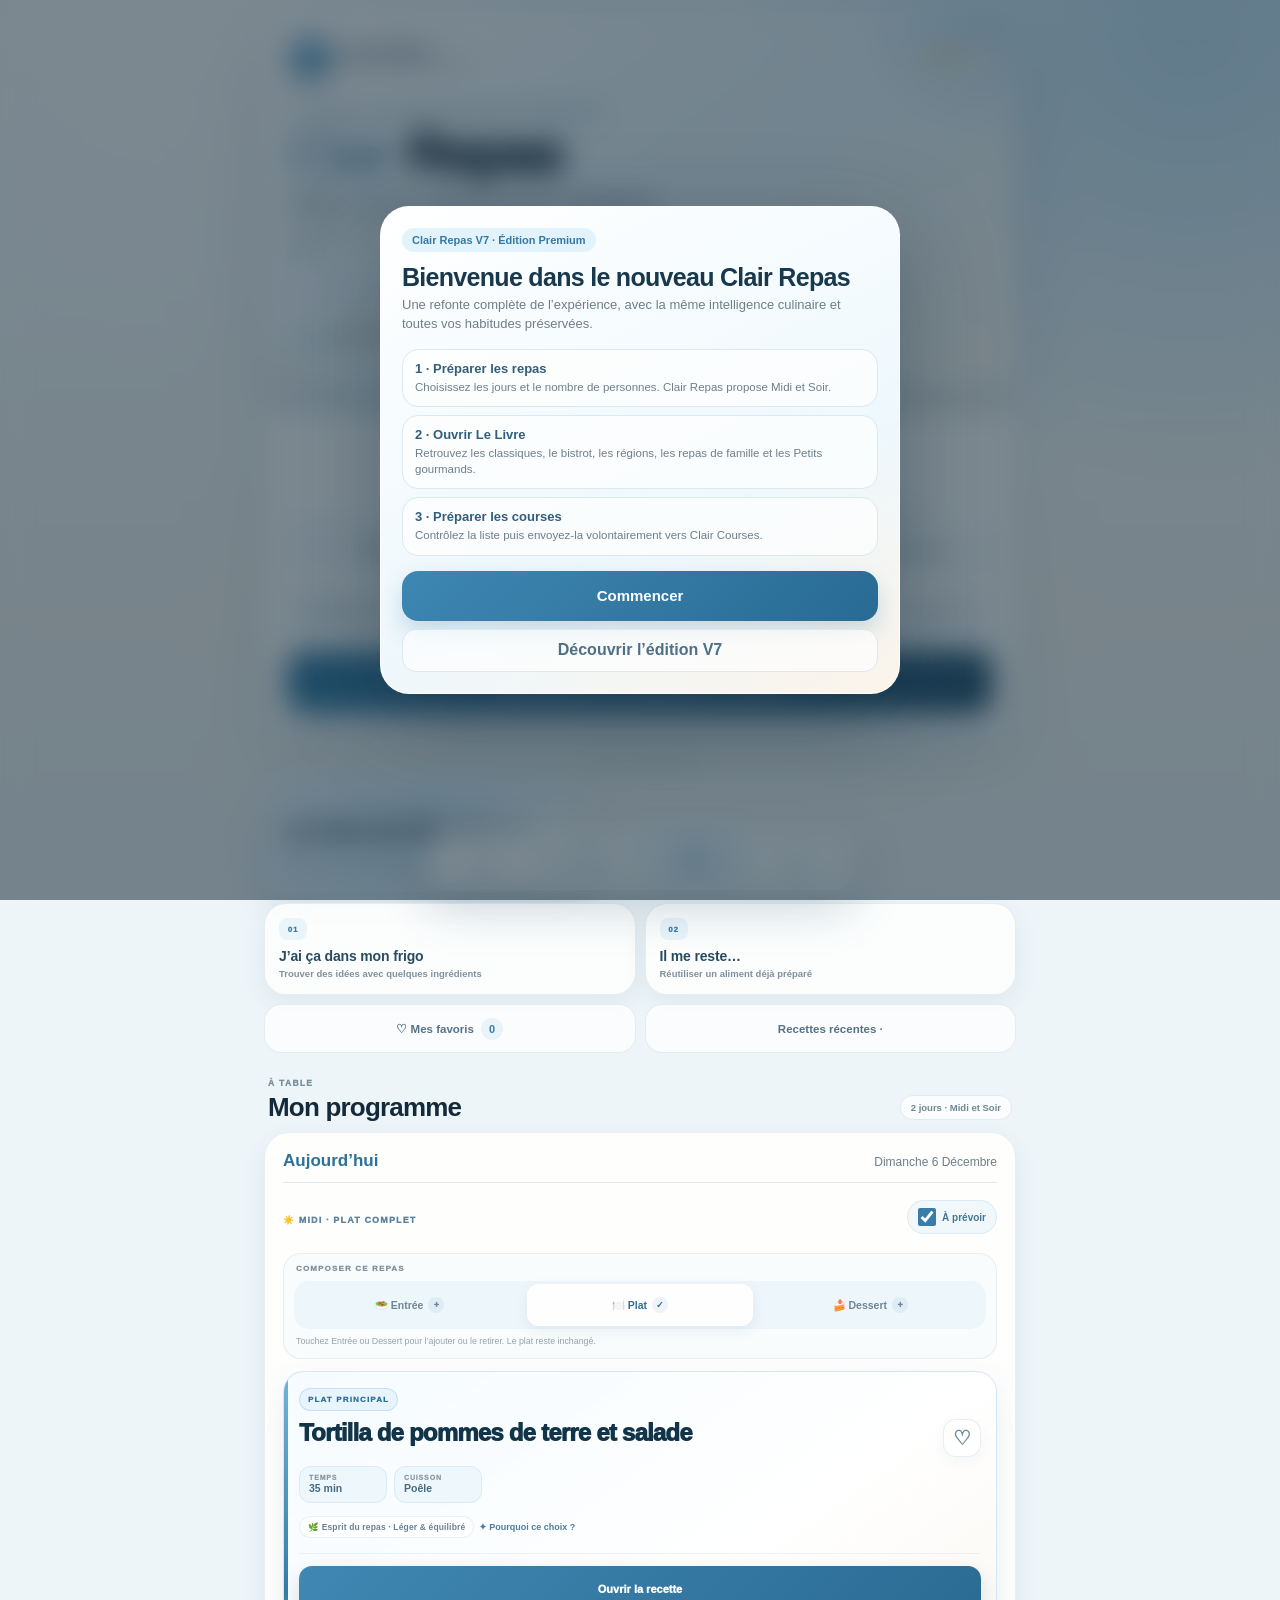
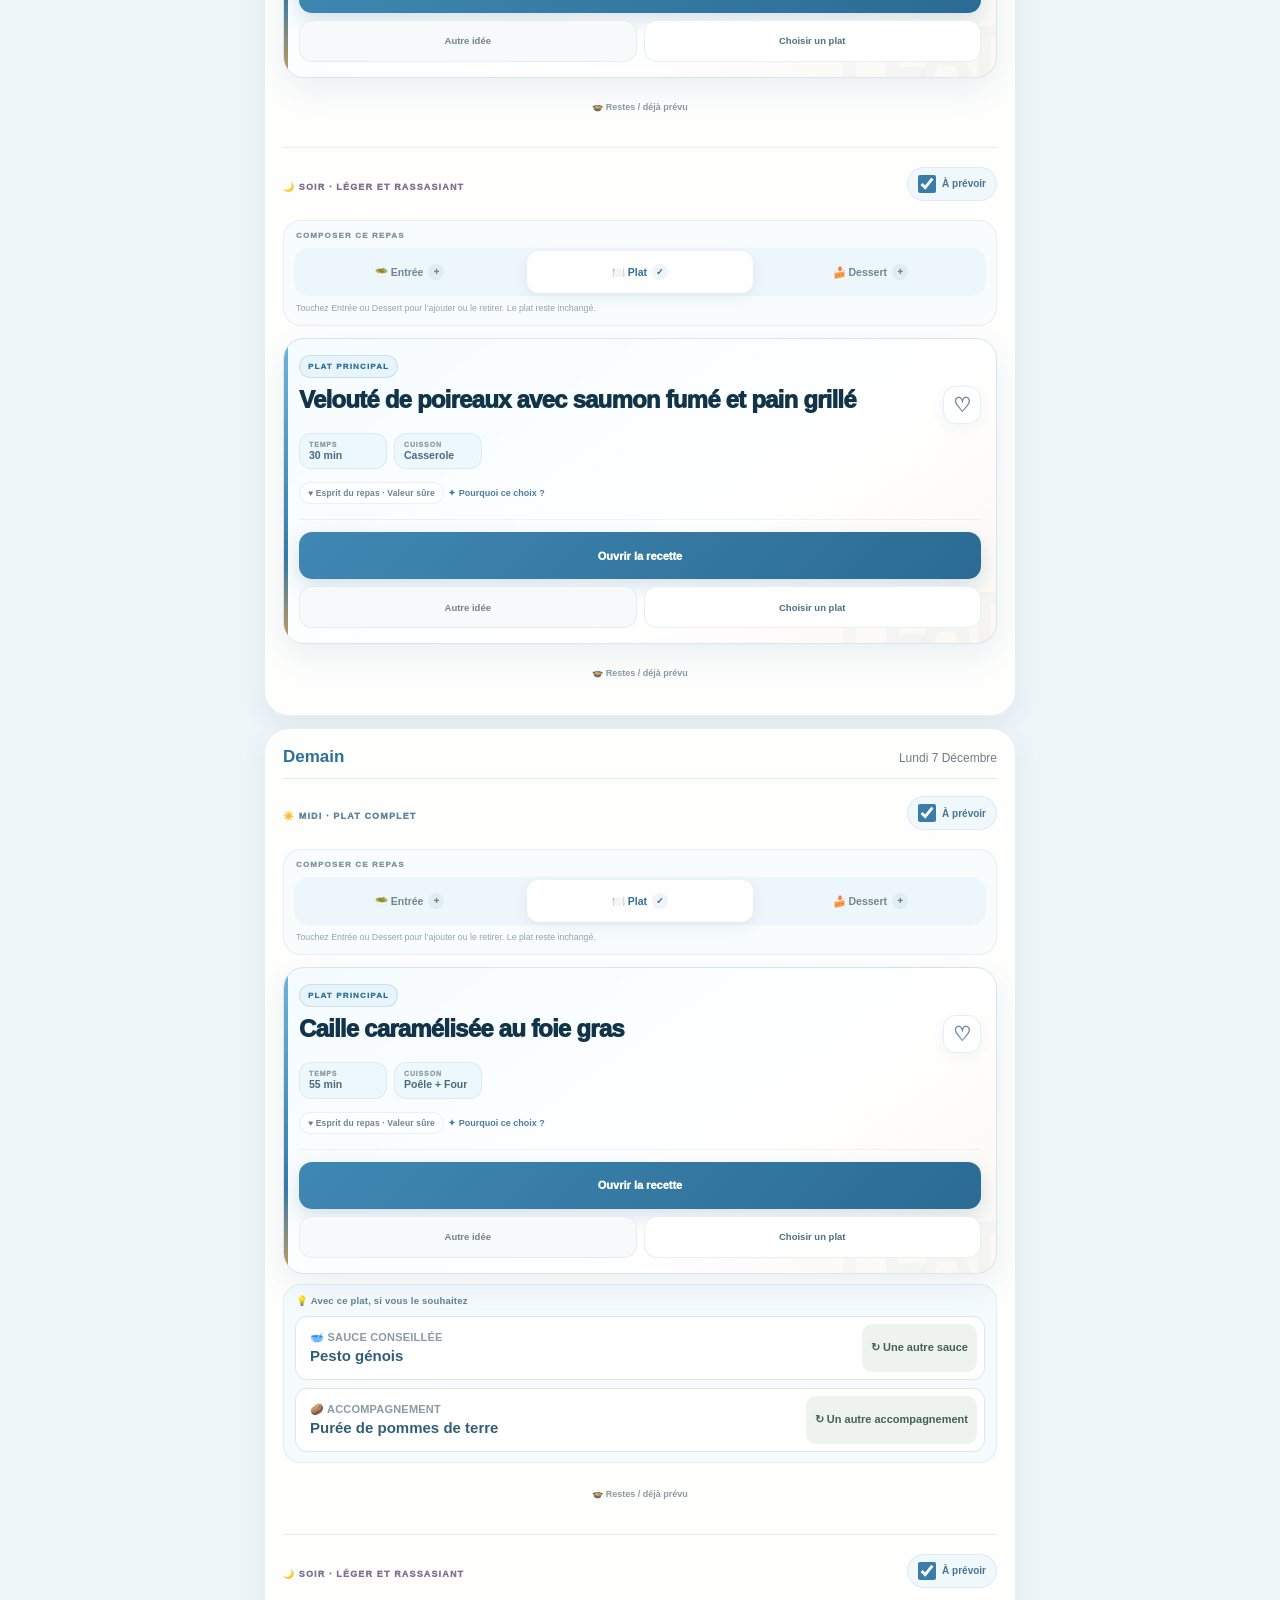
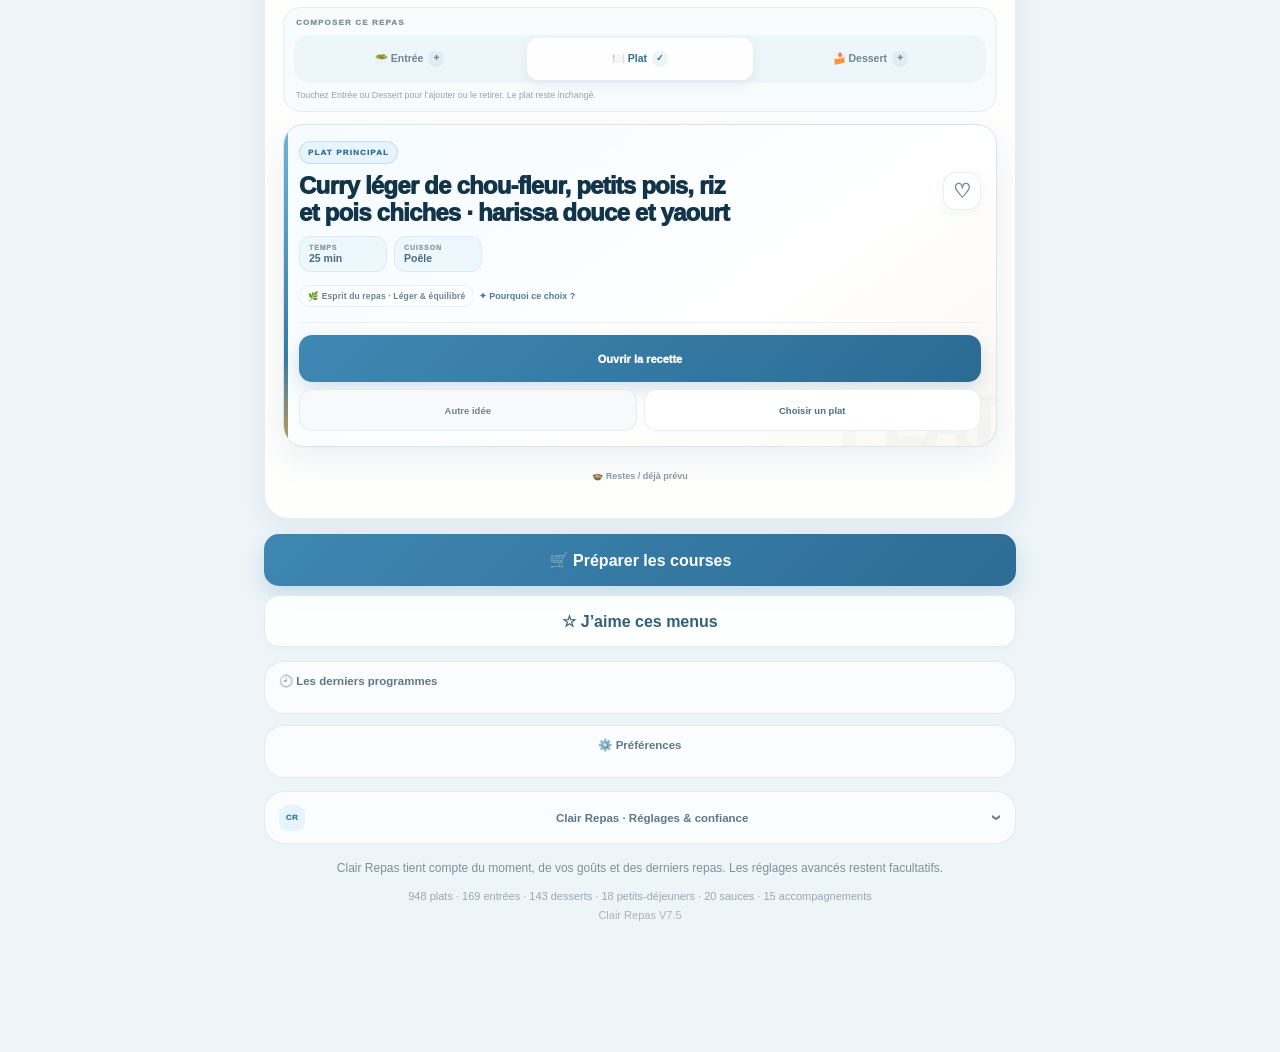
==== commit 42c7b1e0: "Clair V8 Foundation.9 — direct personal sync." ====
--- a/index.html
+++ b/index.html
@@ -4046,15 +4046,26 @@
     const raw=await file.text();
     const payload=JSON.parse(raw);
     if(!payload||payload.app!=='Clair Repas'||![1,CR_DATA_SCHEMA_VERSION].includes(Number(payload.schemaVersion))||!payload.data||typeof payload.data!=='object')throw new Error('invalid');
-    const keys=Object.keys(payload.data).filter(isClairRepasStorageKey);
+    const restored=prepareRestoredClairRepasData(payload.data);
+    const keys=Object.keys(restored).filter(key=>key!==V39_DATA_MIGRATION_KEY);
     if(!keys.length)throw new Error('empty');
     if(!window.confirm(`Restaurer ${keys.length} éléments de Clair Repas ? Les données actuelles correspondantes seront remplacées.`))return;
-    for(const key of keys)localStorage.setItem(key,String(payload.data[key]));
-    localStorage.setItem(V6_WELCOME_KEY,'seen');
+    restored[V6_WELCOME_KEY]='seen';
+    const applied=applyStoragePatch(restored);
+    if(!applied.ok)throw new Error(applied.recovered?'storage':'storage-rollback');
+    V73_FAVORITES_RAW=null;
     setProductStatus('Sauvegarde restaurée. Clair Repas va se recharger.','success');
     setTimeout(()=>window.location.reload(),350);
   }catch(e){
-    setProductStatus('Ce fichier ne semble pas être une sauvegarde Clair Repas valide.','warning');
+    const message=e&&e.message;
+    setProductStatus(
+      message==='storage'
+        ? 'Restauration interrompue, par exemple faute d’espace. Les données précédentes ont été conservées.'
+        : message==='storage-rollback'
+          ? 'Restauration interrompue et récupération locale incomplète. Rechargez Clair Repas avant toute autre modification.'
+          : 'Ce fichier ne semble pas être une sauvegarde Clair Repas valide.',
+      'warning'
+    );
   }
 }
 function clairRepasVersionFromMarker(value){
@@ -4152,32 +4163,102 @@
   }
   return result;
 }
+const V39_REFERENCE_KEYS=[
+  FAVORITES_KEY,RECENT_RECIPES_KEY,REACTIONS_KEY,LEARNING_KEY,
+  'crMealUsageV19','crCourseUsageV37','crBrowserDiscoveryV35',
+  'crBrowserDiscoveryV34','crBrowserDecksV35','crStateV13','crHistoryV13'
+];
+function migrateV39StorageValues(values){
+  const next={...values};
+  const hasOwn=key=>Object.prototype.hasOwnProperty.call(next,key);
+
+  if(hasOwn(RECIPE_NOTES_KEY)){
+    const notes=JSON.parse(next[RECIPE_NOTES_KEY]);
+    if(!notes||typeof notes!=='object'||Array.isArray(notes))throw new Error('invalid-notes');
+    for(const [oldId,newId] of Object.entries(V39_RECIPE_ID_MIGRATIONS)){
+      if(typeof notes[oldId]!=='string'||!notes[oldId].trim())continue;
+      const oldNote=notes[oldId].trim();
+      const current=typeof notes[newId]==='string'?notes[newId].trim():'';
+      notes[newId]=current&&current!==oldNote?(current+'\n\n'+oldNote).slice(0,2000):oldNote;
+      delete notes[oldId];
+    }
+    next[RECIPE_NOTES_KEY]=JSON.stringify(notes);
+  }
+
+  for(const key of V39_REFERENCE_KEYS){
+    if(!hasOwn(key))continue;
+    next[key]=JSON.stringify(remapV39RecipeData(JSON.parse(next[key])));
+  }
+  next[V39_DATA_MIGRATION_KEY]='done';
+  return next;
+}
+function prepareRestoredClairRepasData(values){
+  if(!values||typeof values!=='object'||Array.isArray(values))throw new Error('invalid-data');
+  const selected={};
+  for(const [key,value] of Object.entries(values)){
+    if(!isClairRepasStorageKey(key))continue;
+    if(typeof value!=='string')throw new Error('invalid-value');
+    selected[key]=value;
+  }
+  if(!Object.keys(selected).some(key=>key!==V39_DATA_MIGRATION_KEY))throw new Error('empty');
+  delete selected[V39_DATA_MIGRATION_KEY];
+  return migrateV39StorageValues(selected);
+}
+function restoreStorageBeforeImage(before){
+  let recovered=true;
+  const entries=Object.entries(before);
+
+  // Retirer d'abord les clés créées par la tentative libère le quota avant de
+  // réécrire les valeurs précédentes, dont on sait que l'ensemble tenait.
+  for(const [key,previous] of entries.filter(([,value])=>value===null)){
+    try{localStorage.removeItem(key)}catch(e){recovered=false}
+  }
+
+  const originals=entries.filter(([,value])=>value!==null).map(([key,value])=>{
+    let current='';
+    try{current=localStorage.getItem(key)||''}catch(e){recovered=false}
+    return{key,value,delta:String(value).length-current.length};
+  }).sort((a,b)=>a.delta-b.delta);
+
+  for(const {key,value} of originals){
+    try{localStorage.setItem(key,value)}catch(e){recovered=false}
+  }
+
+  for(const [key,previous] of entries){
+    try{
+      const current=localStorage.getItem(key);
+      if(current!==previous)recovered=false;
+    }catch(e){recovered=false}
+  }
+  return recovered;
+}
+function applyStoragePatch(values){
+  const before={};
+  try{
+    for(const [key,value] of Object.entries(values)){
+      if(typeof value!=='string')throw new Error('invalid-value');
+      before[key]=localStorage.getItem(key);
+    }
+    for(const [key,value] of Object.entries(values))localStorage.setItem(key,value);
+    return{ok:true,recovered:true};
+  }catch(e){
+    return{ok:false,recovered:restoreStorageBeforeImage(before)};
+  }
+}
 function migrateV39RecipeReferences(){
   try{
-    if(localStorage.getItem(V39_DATA_MIGRATION_KEY)==='done')return;
-    const notes=JSON.parse(localStorage.getItem(RECIPE_NOTES_KEY)||'{}');
-    if(notes&&typeof notes==='object'&&!Array.isArray(notes)){
-      for(const [oldId,newId] of Object.entries(V39_RECIPE_ID_MIGRATIONS)){
-        if(typeof notes[oldId]!=='string'||!notes[oldId].trim())continue;
-        const oldNote=notes[oldId].trim();
-        const current=typeof notes[newId]==='string'?notes[newId].trim():'';
-        notes[newId]=current&&current!==oldNote?(current+'\n\n'+oldNote).slice(0,2000):oldNote;
-        delete notes[oldId];
-      }
-      localStorage.setItem(RECIPE_NOTES_KEY,JSON.stringify(notes));
+    const marker=localStorage.getItem(V39_DATA_MIGRATION_KEY);
+    const current={};
+    for(const key of [RECIPE_NOTES_KEY,...V39_REFERENCE_KEYS]){
+      const raw=localStorage.getItem(key);
+      if(raw!==null)current[key]=raw;
     }
-    const keys=[
-      FAVORITES_KEY,RECENT_RECIPES_KEY,REACTIONS_KEY,LEARNING_KEY,
-      'crMealUsageV19','crCourseUsageV37','crBrowserDiscoveryV35',
-      'crBrowserDiscoveryV34','crBrowserDecksV35','crStateV13','crHistoryV13'
-    ];
-    for(const key of keys){
-      const raw=localStorage.getItem(key);
-      if(!raw)continue;
-      try{localStorage.setItem(key,JSON.stringify(remapV39RecipeData(JSON.parse(raw))))}catch(e){}
-    }
-    localStorage.setItem(V39_DATA_MIGRATION_KEY,'done');
-  }catch(e){}
+    const migrated=migrateV39StorageValues(current);
+    const changed=marker!=='done'||Object.entries(migrated).some(([key,value])=>
+      key===V39_DATA_MIGRATION_KEY?marker!==value:current[key]!==value
+    );
+    return changed?applyStoragePatch(migrated).ok:true;
+  }catch(e){return false}
 }
 migrateV39RecipeReferences();
 function readIdList(key){
@@ -5752,9 +5833,6 @@
 const assistantRecipeMatchCache=new WeakMap();
 const assistantLeftoverTextCache=new WeakMap();
 
-function escapeHTML(value){
-  return String(value??'').replace(/[&<>"']/g,char=>({'&':'&amp;','<':'&lt;','>':'&gt;','"':'&quot;',"'":'&#39;'}[char]));
-}
 function assistantPhraseVariants(value){
   const normalized=normalizeSearchText(value);
   if(!normalized)return[];
@@ -7835,12 +7913,23 @@
   localStorage.setItem('crHistoryV13',JSON.stringify(h.slice(0,10)));
   renderHistory();
 }
+function parseHistoryDate(value){
+  if(typeof value!=='string'||!/^\d{4}-\d{2}-\d{2}$/.test(value))return null;
+  const [year,month,day]=value.split('-').map(Number);
+  const date=new Date(year,month-1,day,12,0,0,0);
+  if(Number.isNaN(date.getTime())||date.getFullYear()!==year||date.getMonth()!==month-1||date.getDate()!==day)return null;
+  return date;
+}
+function validHistoryEntries(value){
+  if(!Array.isArray(value))return[];
+  return value.filter(entry=>entry&&typeof entry==='object'&&!Array.isArray(entry)&&parseHistoryDate(entry.date)&&Array.isArray(entry.plan));
+}
 function renderHistory(){
   const hRaw=safeStoredJSON('crHistoryV13',[]);
-  const h=Array.isArray(hRaw)?hRaw:[];
+  const h=validHistoryEntries(hRaw).slice(0,5);
   if(!h.length){$('historyContent').innerHTML='<div class="empty">Aucun ancien programme pour le moment.</div>';return}
-  $('historyContent').innerHTML=h.slice(0,5).map(x=>{
-    const d=new Date(x.date+'T12:00:00');
+  $('historyContent').innerHTML=h.map(x=>{
+    const d=parseHistoryDate(x.date);
     const date=new Intl.DateTimeFormat('fr-FR',{weekday:'short',day:'numeric',month:'short'}).format(d);
     const mealName=(p,type)=>{
       const status=normalizeMealStatus(p&&p[statusKey(type)]);
@@ -7854,8 +7943,11 @@
       if(formatHasDessert(format)&&p[`${type}Dessert`])parts.push(p[`${type}Dessert`]);
       return parts.join(' + ');
     };
-    const meals=(x.plan||[]).map((p,i)=>`<strong>J${i+1}</strong> · ${mealName(p,'mid')}<br>↳ ${mealName(p,'eve')}`).join('<br>');
-    return `<div class="history-item"><div class="history-date">${date}</div><div class="history-meals">${meals}</div></div>`;
+    const meals=x.plan.slice(0,7)
+      .filter(p=>p&&typeof p==='object'&&!Array.isArray(p))
+      .map((p,i)=>`<strong>J${i+1}</strong> · ${escapeHTML(mealName(p,'mid'))}<br>↳ ${escapeHTML(mealName(p,'eve'))}`)
+      .join('<br>');
+    return `<div class="history-item"><div class="history-date">${escapeHTML(date)}</div><div class="history-meals">${meals}</div></div>`;
   }).join('');
 }
 function updateLikedButton(){
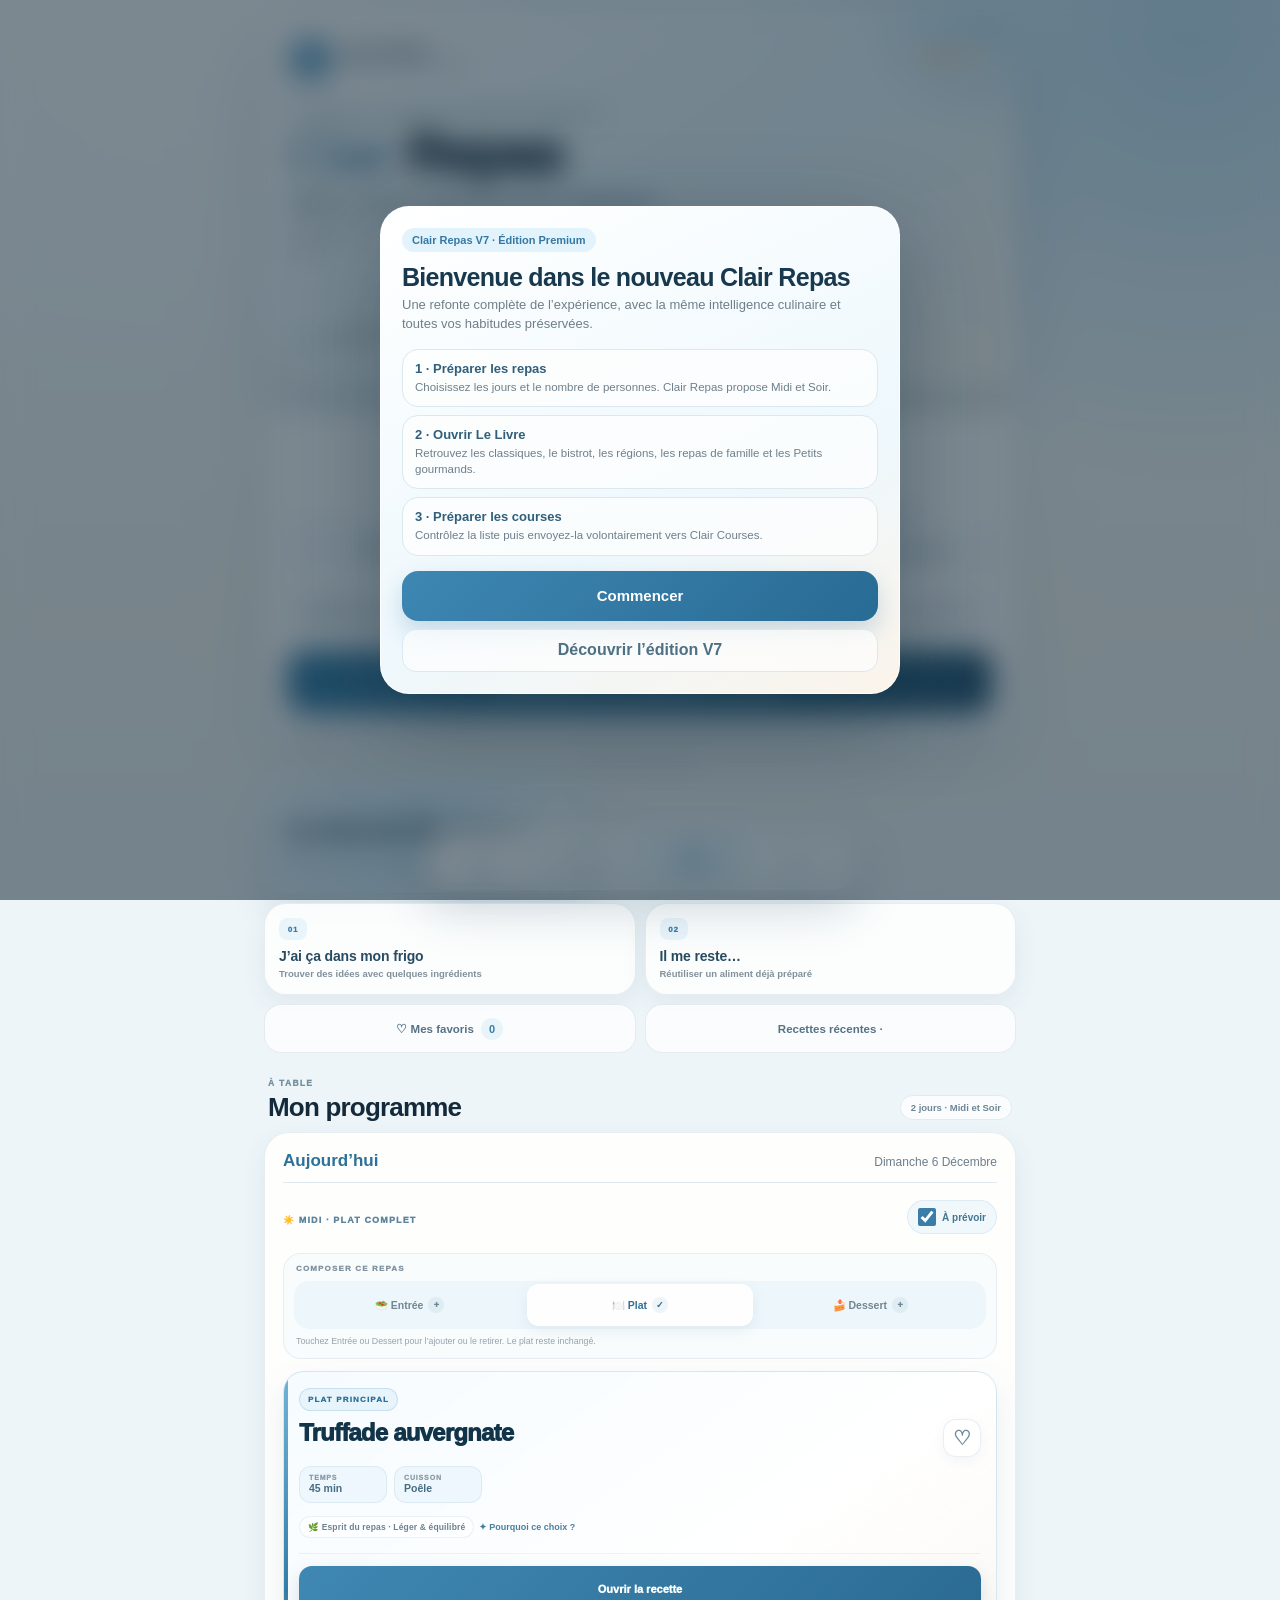
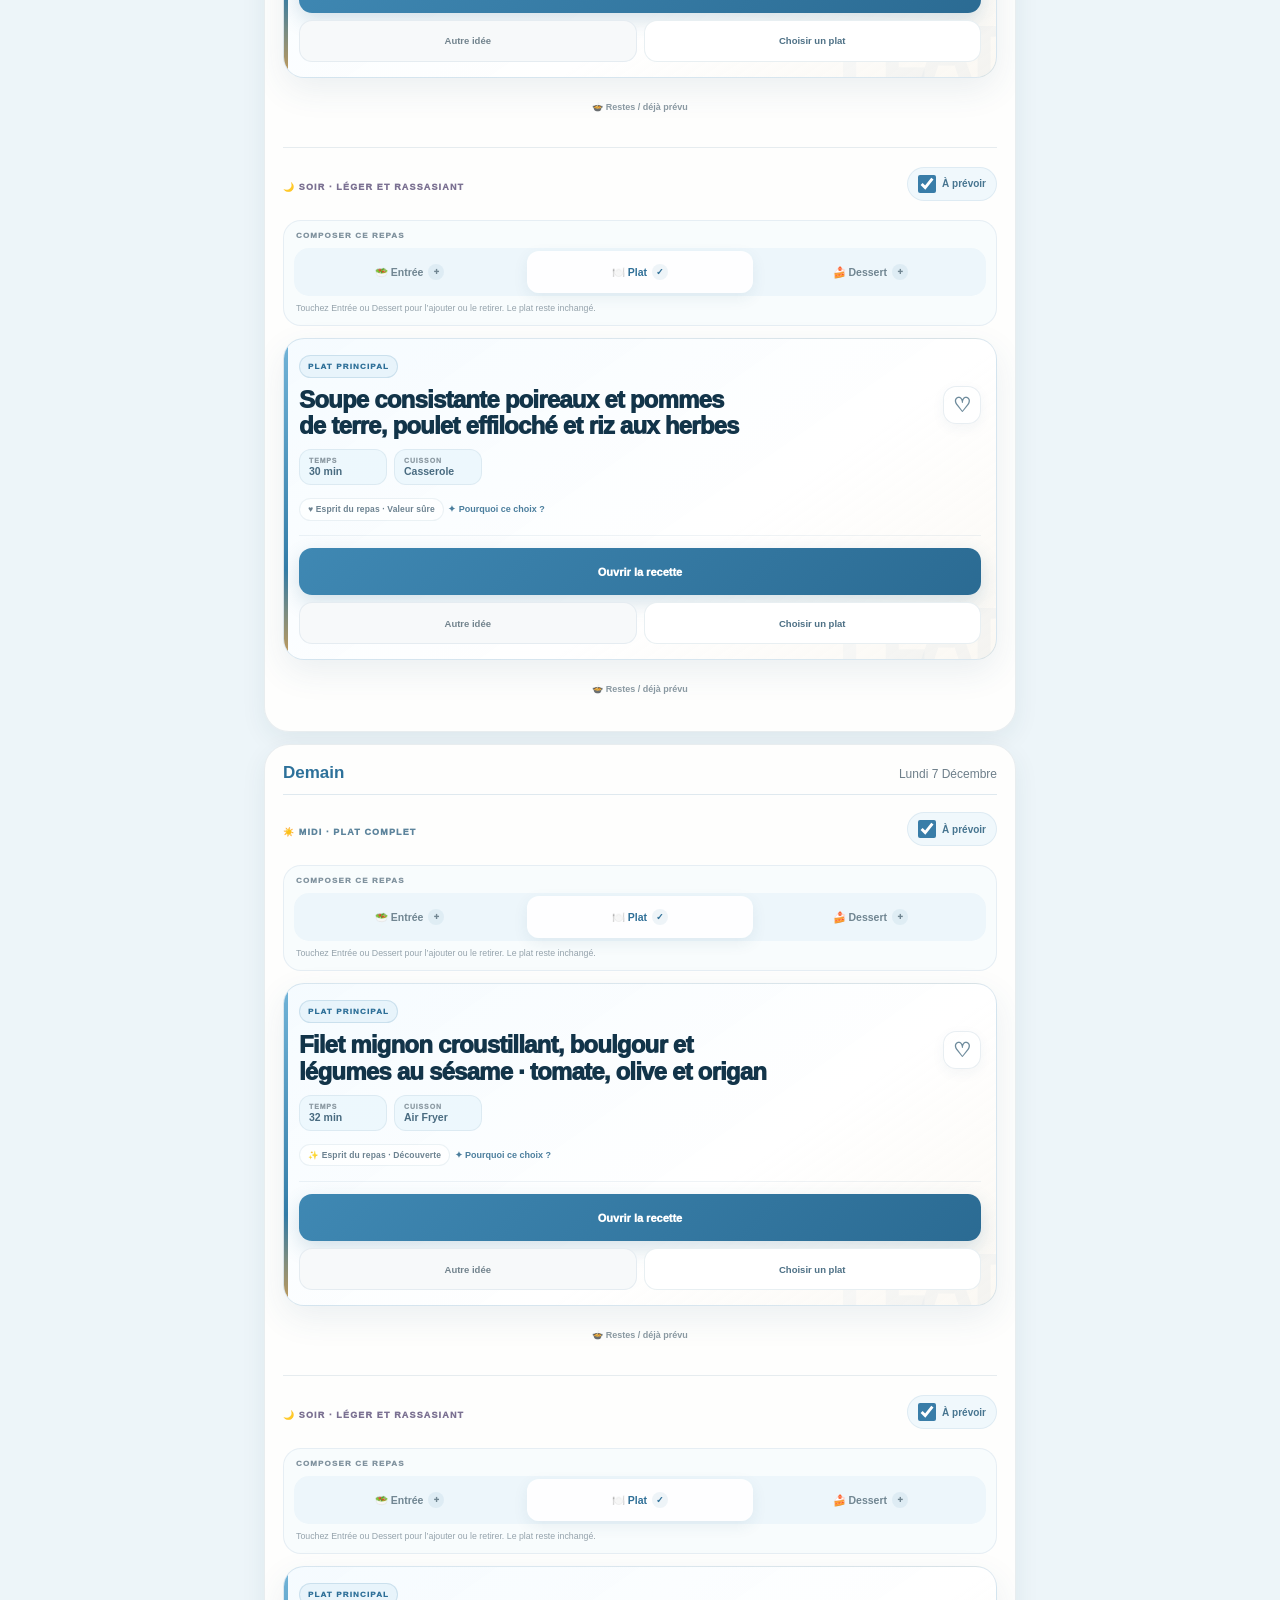
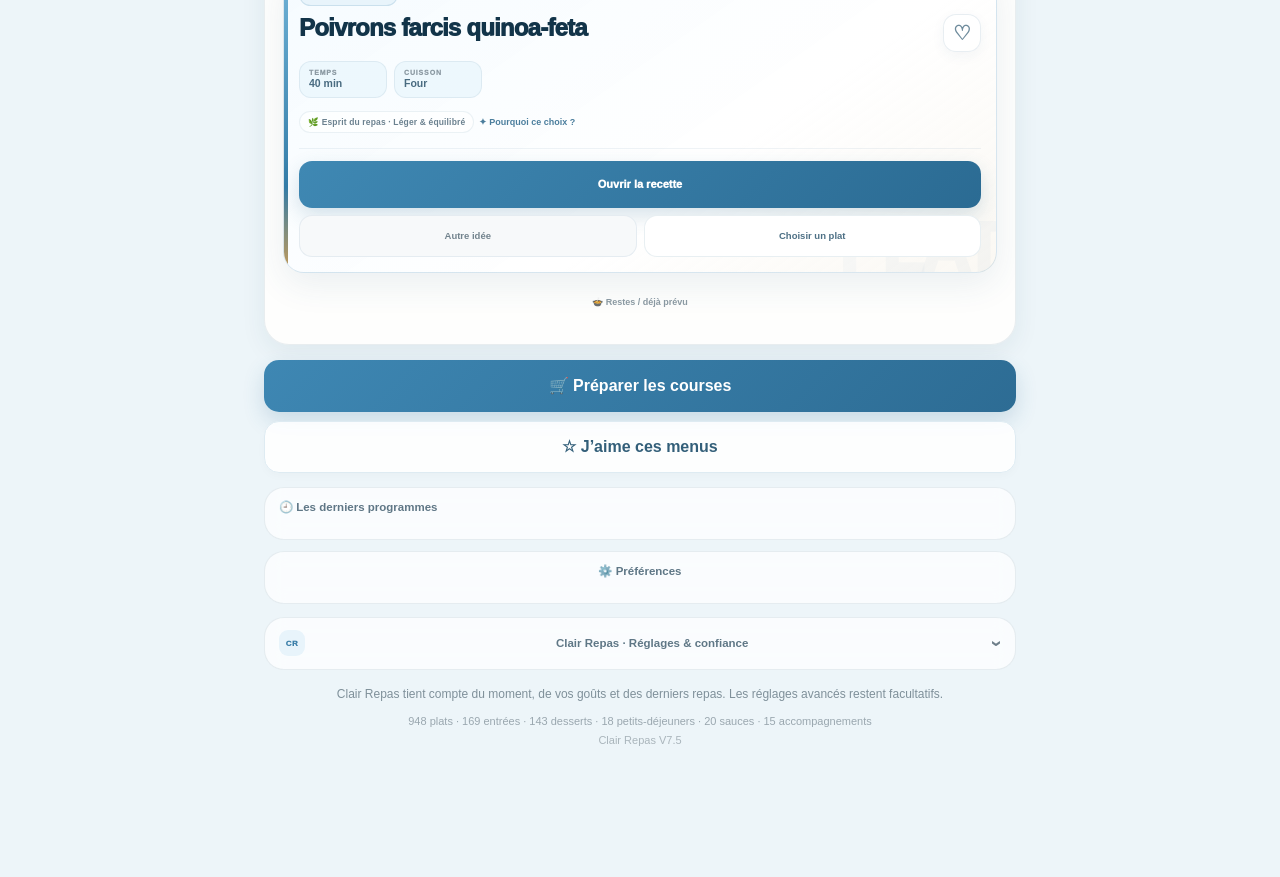
==== commit b4ca65e6: "Clair V8 Foundation.9 — isolate direct personal sync." ====
--- a/index.html
+++ b/index.html
@@ -4046,26 +4046,15 @@
     const raw=await file.text();
     const payload=JSON.parse(raw);
     if(!payload||payload.app!=='Clair Repas'||![1,CR_DATA_SCHEMA_VERSION].includes(Number(payload.schemaVersion))||!payload.data||typeof payload.data!=='object')throw new Error('invalid');
-    const restored=prepareRestoredClairRepasData(payload.data);
-    const keys=Object.keys(restored).filter(key=>key!==V39_DATA_MIGRATION_KEY);
+    const keys=Object.keys(payload.data).filter(isClairRepasStorageKey);
     if(!keys.length)throw new Error('empty');
     if(!window.confirm(`Restaurer ${keys.length} éléments de Clair Repas ? Les données actuelles correspondantes seront remplacées.`))return;
-    restored[V6_WELCOME_KEY]='seen';
-    const applied=applyStoragePatch(restored);
-    if(!applied.ok)throw new Error(applied.recovered?'storage':'storage-rollback');
-    V73_FAVORITES_RAW=null;
+    for(const key of keys)localStorage.setItem(key,String(payload.data[key]));
+    localStorage.setItem(V6_WELCOME_KEY,'seen');
     setProductStatus('Sauvegarde restaurée. Clair Repas va se recharger.','success');
     setTimeout(()=>window.location.reload(),350);
   }catch(e){
-    const message=e&&e.message;
-    setProductStatus(
-      message==='storage'
-        ? 'Restauration interrompue, par exemple faute d’espace. Les données précédentes ont été conservées.'
-        : message==='storage-rollback'
-          ? 'Restauration interrompue et récupération locale incomplète. Rechargez Clair Repas avant toute autre modification.'
-          : 'Ce fichier ne semble pas être une sauvegarde Clair Repas valide.',
-      'warning'
-    );
+    setProductStatus('Ce fichier ne semble pas être une sauvegarde Clair Repas valide.','warning');
   }
 }
 function clairRepasVersionFromMarker(value){
@@ -4163,102 +4152,32 @@
   }
   return result;
 }
-const V39_REFERENCE_KEYS=[
-  FAVORITES_KEY,RECENT_RECIPES_KEY,REACTIONS_KEY,LEARNING_KEY,
-  'crMealUsageV19','crCourseUsageV37','crBrowserDiscoveryV35',
-  'crBrowserDiscoveryV34','crBrowserDecksV35','crStateV13','crHistoryV13'
-];
-function migrateV39StorageValues(values){
-  const next={...values};
-  const hasOwn=key=>Object.prototype.hasOwnProperty.call(next,key);
-
-  if(hasOwn(RECIPE_NOTES_KEY)){
-    const notes=JSON.parse(next[RECIPE_NOTES_KEY]);
-    if(!notes||typeof notes!=='object'||Array.isArray(notes))throw new Error('invalid-notes');
-    for(const [oldId,newId] of Object.entries(V39_RECIPE_ID_MIGRATIONS)){
-      if(typeof notes[oldId]!=='string'||!notes[oldId].trim())continue;
-      const oldNote=notes[oldId].trim();
-      const current=typeof notes[newId]==='string'?notes[newId].trim():'';
-      notes[newId]=current&&current!==oldNote?(current+'\n\n'+oldNote).slice(0,2000):oldNote;
-      delete notes[oldId];
-    }
-    next[RECIPE_NOTES_KEY]=JSON.stringify(notes);
-  }
-
-  for(const key of V39_REFERENCE_KEYS){
-    if(!hasOwn(key))continue;
-    next[key]=JSON.stringify(remapV39RecipeData(JSON.parse(next[key])));
-  }
-  next[V39_DATA_MIGRATION_KEY]='done';
-  return next;
-}
-function prepareRestoredClairRepasData(values){
-  if(!values||typeof values!=='object'||Array.isArray(values))throw new Error('invalid-data');
-  const selected={};
-  for(const [key,value] of Object.entries(values)){
-    if(!isClairRepasStorageKey(key))continue;
-    if(typeof value!=='string')throw new Error('invalid-value');
-    selected[key]=value;
-  }
-  if(!Object.keys(selected).some(key=>key!==V39_DATA_MIGRATION_KEY))throw new Error('empty');
-  delete selected[V39_DATA_MIGRATION_KEY];
-  return migrateV39StorageValues(selected);
-}
-function restoreStorageBeforeImage(before){
-  let recovered=true;
-  const entries=Object.entries(before);
-
-  // Retirer d'abord les clés créées par la tentative libère le quota avant de
-  // réécrire les valeurs précédentes, dont on sait que l'ensemble tenait.
-  for(const [key,previous] of entries.filter(([,value])=>value===null)){
-    try{localStorage.removeItem(key)}catch(e){recovered=false}
-  }
-
-  const originals=entries.filter(([,value])=>value!==null).map(([key,value])=>{
-    let current='';
-    try{current=localStorage.getItem(key)||''}catch(e){recovered=false}
-    return{key,value,delta:String(value).length-current.length};
-  }).sort((a,b)=>a.delta-b.delta);
-
-  for(const {key,value} of originals){
-    try{localStorage.setItem(key,value)}catch(e){recovered=false}
-  }
-
-  for(const [key,previous] of entries){
-    try{
-      const current=localStorage.getItem(key);
-      if(current!==previous)recovered=false;
-    }catch(e){recovered=false}
-  }
-  return recovered;
-}
-function applyStoragePatch(values){
-  const before={};
-  try{
-    for(const [key,value] of Object.entries(values)){
-      if(typeof value!=='string')throw new Error('invalid-value');
-      before[key]=localStorage.getItem(key);
-    }
-    for(const [key,value] of Object.entries(values))localStorage.setItem(key,value);
-    return{ok:true,recovered:true};
-  }catch(e){
-    return{ok:false,recovered:restoreStorageBeforeImage(before)};
-  }
-}
 function migrateV39RecipeReferences(){
   try{
-    const marker=localStorage.getItem(V39_DATA_MIGRATION_KEY);
-    const current={};
-    for(const key of [RECIPE_NOTES_KEY,...V39_REFERENCE_KEYS]){
+    if(localStorage.getItem(V39_DATA_MIGRATION_KEY)==='done')return;
+    const notes=JSON.parse(localStorage.getItem(RECIPE_NOTES_KEY)||'{}');
+    if(notes&&typeof notes==='object'&&!Array.isArray(notes)){
+      for(const [oldId,newId] of Object.entries(V39_RECIPE_ID_MIGRATIONS)){
+        if(typeof notes[oldId]!=='string'||!notes[oldId].trim())continue;
+        const oldNote=notes[oldId].trim();
+        const current=typeof notes[newId]==='string'?notes[newId].trim():'';
+        notes[newId]=current&&current!==oldNote?(current+'\n\n'+oldNote).slice(0,2000):oldNote;
+        delete notes[oldId];
+      }
+      localStorage.setItem(RECIPE_NOTES_KEY,JSON.stringify(notes));
+    }
+    const keys=[
+      FAVORITES_KEY,RECENT_RECIPES_KEY,REACTIONS_KEY,LEARNING_KEY,
+      'crMealUsageV19','crCourseUsageV37','crBrowserDiscoveryV35',
+      'crBrowserDiscoveryV34','crBrowserDecksV35','crStateV13','crHistoryV13'
+    ];
+    for(const key of keys){
       const raw=localStorage.getItem(key);
-      if(raw!==null)current[key]=raw;
+      if(!raw)continue;
+      try{localStorage.setItem(key,JSON.stringify(remapV39RecipeData(JSON.parse(raw))))}catch(e){}
     }
-    const migrated=migrateV39StorageValues(current);
-    const changed=marker!=='done'||Object.entries(migrated).some(([key,value])=>
-      key===V39_DATA_MIGRATION_KEY?marker!==value:current[key]!==value
-    );
-    return changed?applyStoragePatch(migrated).ok:true;
-  }catch(e){return false}
+    localStorage.setItem(V39_DATA_MIGRATION_KEY,'done');
+  }catch(e){}
 }
 migrateV39RecipeReferences();
 function readIdList(key){
@@ -5833,6 +5752,9 @@
 const assistantRecipeMatchCache=new WeakMap();
 const assistantLeftoverTextCache=new WeakMap();
 
+function escapeHTML(value){
+  return String(value??'').replace(/[&<>"']/g,char=>({'&':'&amp;','<':'&lt;','>':'&gt;','"':'&quot;',"'":'&#39;'}[char]));
+}
 function assistantPhraseVariants(value){
   const normalized=normalizeSearchText(value);
   if(!normalized)return[];
@@ -7913,23 +7835,12 @@
   localStorage.setItem('crHistoryV13',JSON.stringify(h.slice(0,10)));
   renderHistory();
 }
-function parseHistoryDate(value){
-  if(typeof value!=='string'||!/^\d{4}-\d{2}-\d{2}$/.test(value))return null;
-  const [year,month,day]=value.split('-').map(Number);
-  const date=new Date(year,month-1,day,12,0,0,0);
-  if(Number.isNaN(date.getTime())||date.getFullYear()!==year||date.getMonth()!==month-1||date.getDate()!==day)return null;
-  return date;
-}
-function validHistoryEntries(value){
-  if(!Array.isArray(value))return[];
-  return value.filter(entry=>entry&&typeof entry==='object'&&!Array.isArray(entry)&&parseHistoryDate(entry.date)&&Array.isArray(entry.plan));
-}
 function renderHistory(){
   const hRaw=safeStoredJSON('crHistoryV13',[]);
-  const h=validHistoryEntries(hRaw).slice(0,5);
+  const h=Array.isArray(hRaw)?hRaw:[];
   if(!h.length){$('historyContent').innerHTML='<div class="empty">Aucun ancien programme pour le moment.</div>';return}
-  $('historyContent').innerHTML=h.map(x=>{
-    const d=parseHistoryDate(x.date);
+  $('historyContent').innerHTML=h.slice(0,5).map(x=>{
+    const d=new Date(x.date+'T12:00:00');
     const date=new Intl.DateTimeFormat('fr-FR',{weekday:'short',day:'numeric',month:'short'}).format(d);
     const mealName=(p,type)=>{
       const status=normalizeMealStatus(p&&p[statusKey(type)]);
@@ -7943,11 +7854,8 @@
       if(formatHasDessert(format)&&p[`${type}Dessert`])parts.push(p[`${type}Dessert`]);
       return parts.join(' + ');
     };
-    const meals=x.plan.slice(0,7)
-      .filter(p=>p&&typeof p==='object'&&!Array.isArray(p))
-      .map((p,i)=>`<strong>J${i+1}</strong> · ${escapeHTML(mealName(p,'mid'))}<br>↳ ${escapeHTML(mealName(p,'eve'))}`)
-      .join('<br>');
-    return `<div class="history-item"><div class="history-date">${escapeHTML(date)}</div><div class="history-meals">${meals}</div></div>`;
+    const meals=(x.plan||[]).map((p,i)=>`<strong>J${i+1}</strong> · ${mealName(p,'mid')}<br>↳ ${mealName(p,'eve')}`).join('<br>');
+    return `<div class="history-item"><div class="history-date">${date}</div><div class="history-meals">${meals}</div></div>`;
   }).join('');
 }
 function updateLikedButton(){
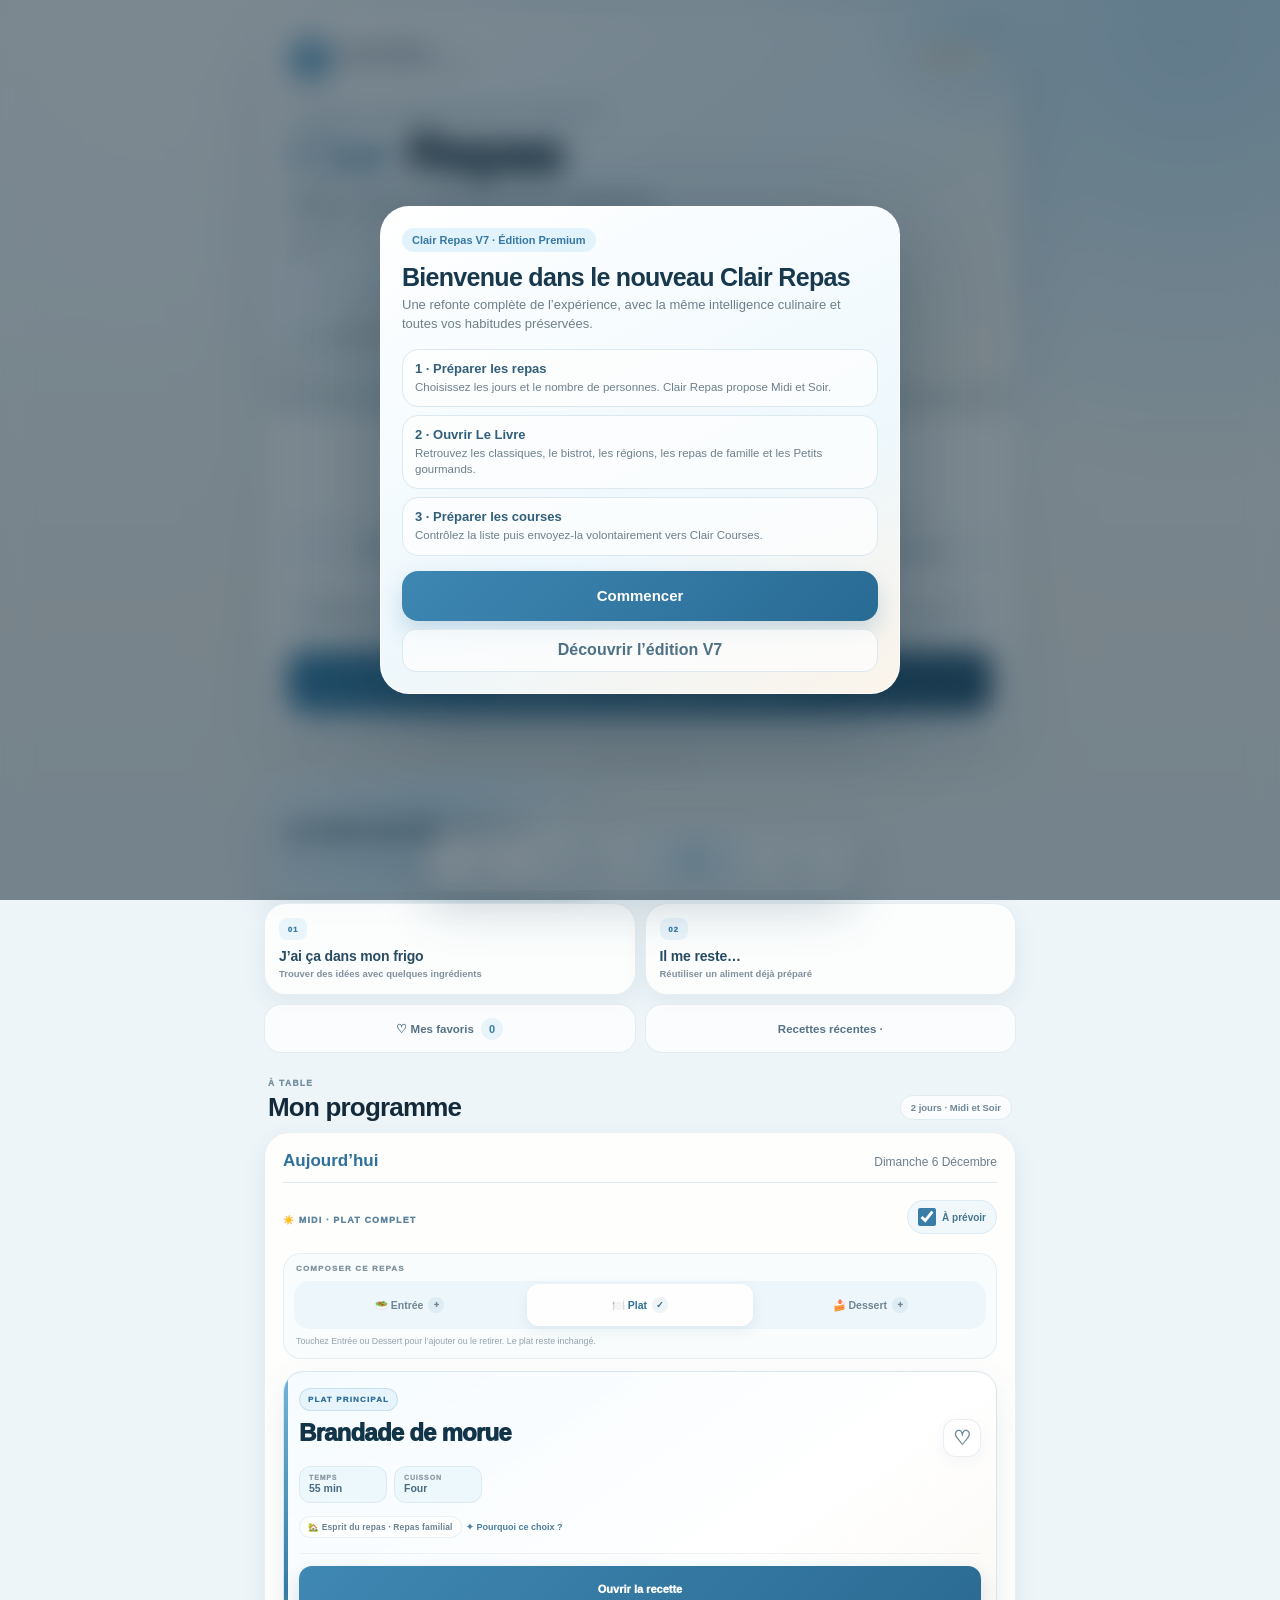
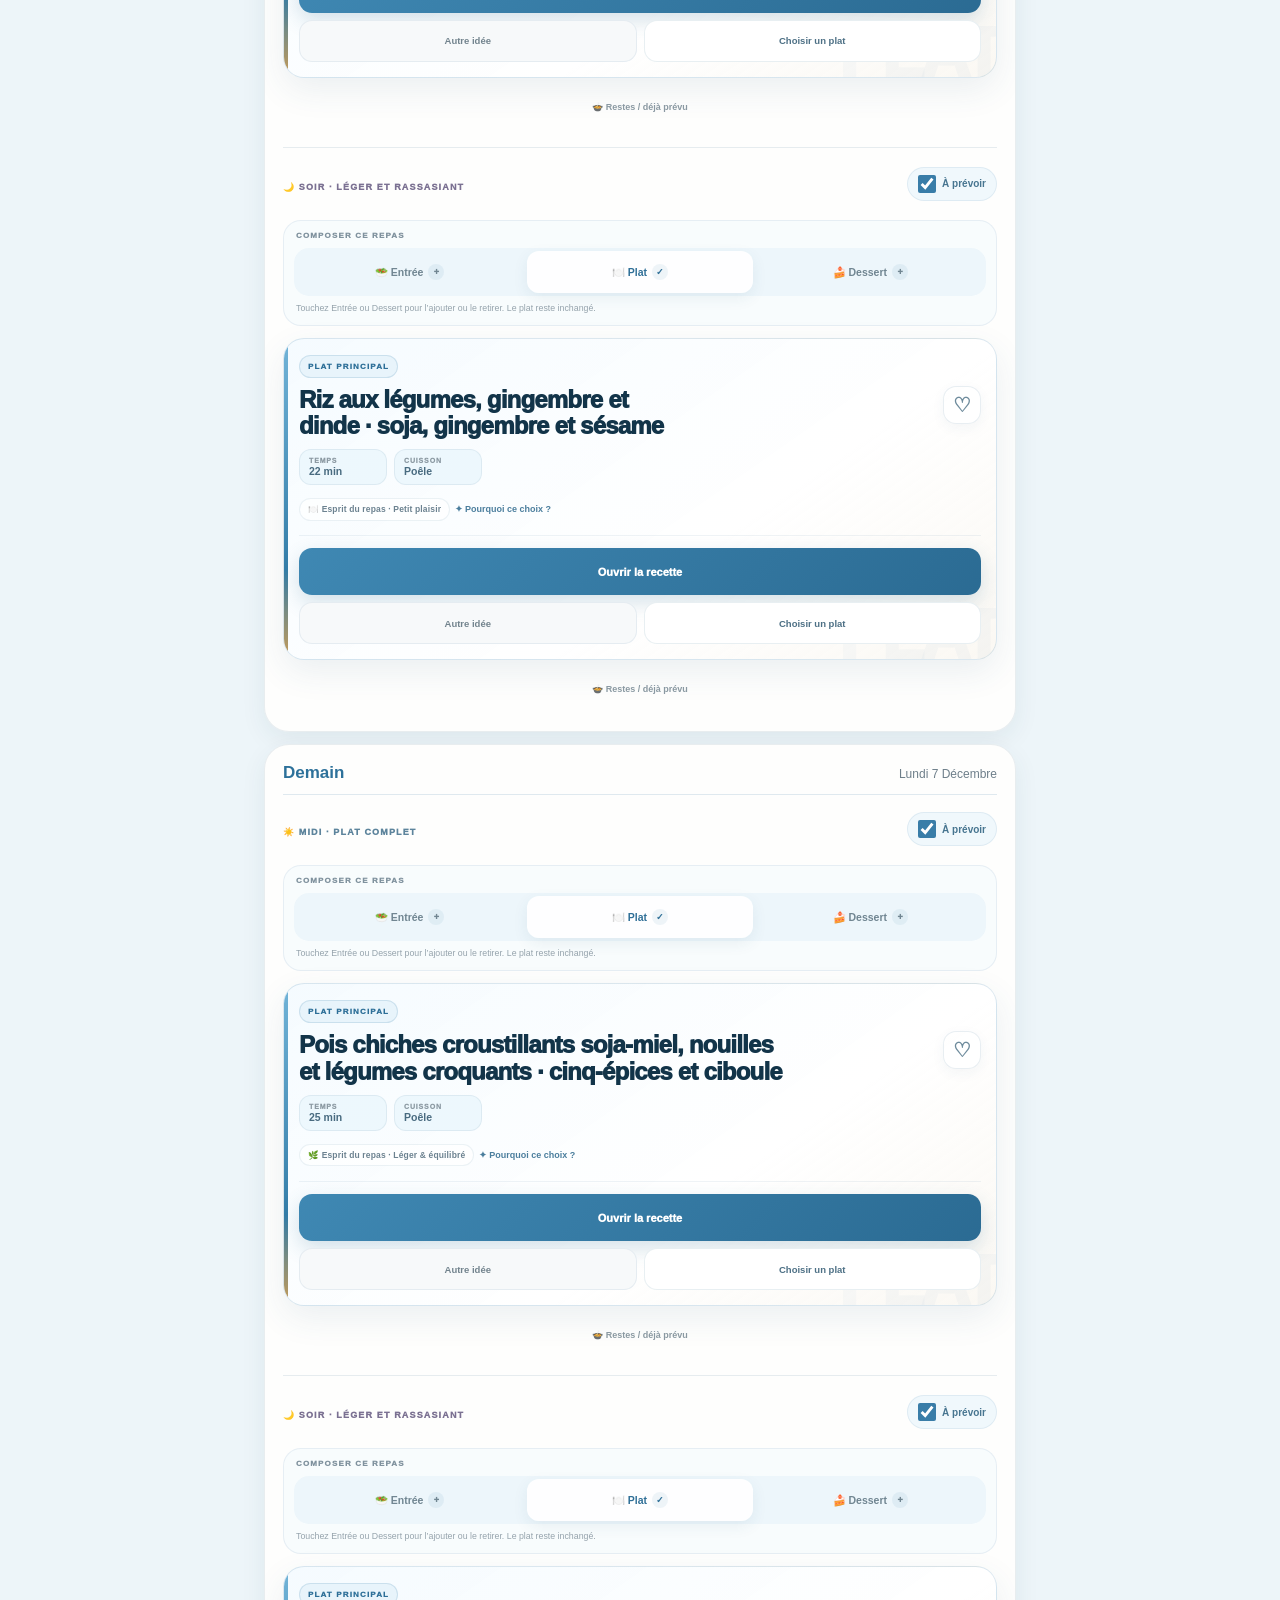
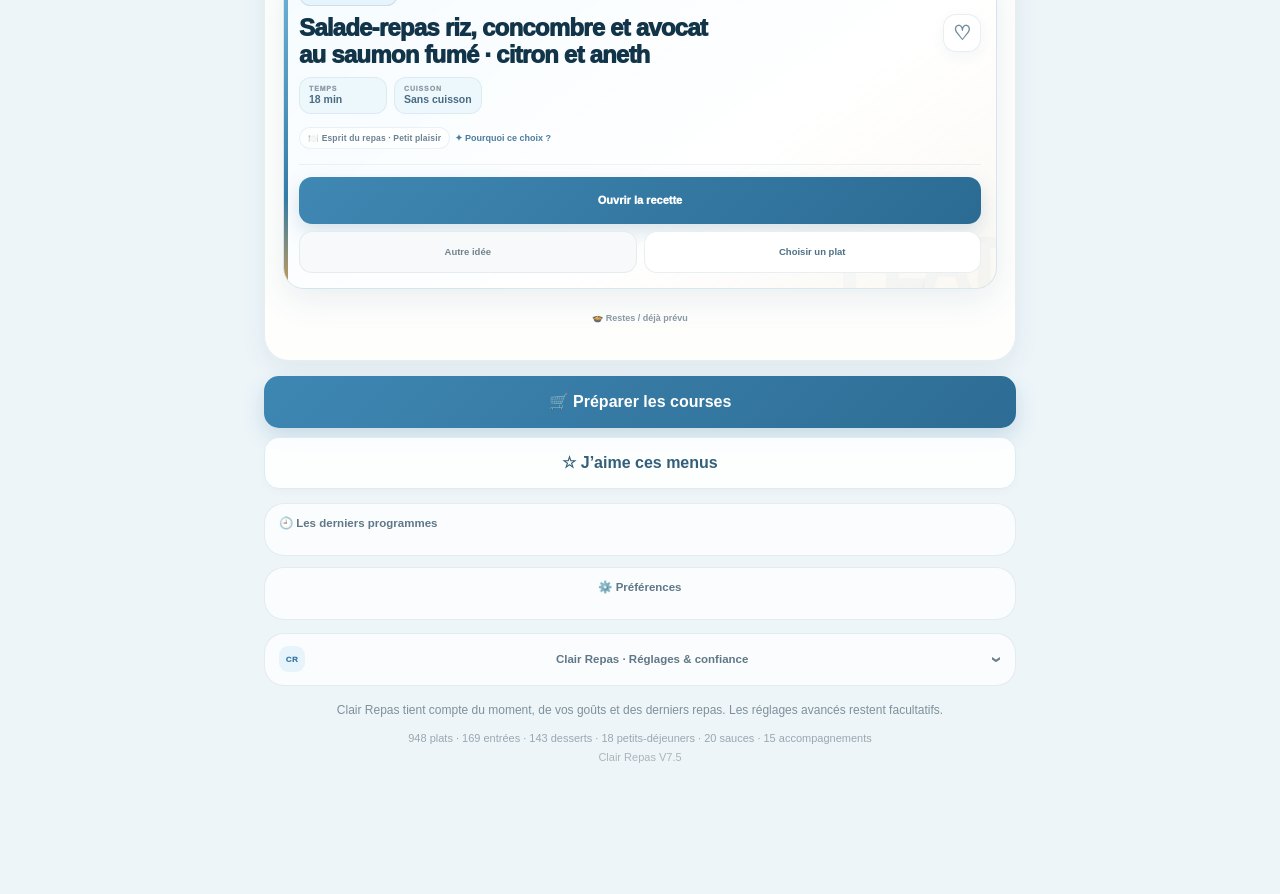
==== commit 7c6debb3: "Clair V8 Test — isolate personal local storage" ====
--- a/index.html
+++ b/index.html
@@ -2,6 +2,7 @@
 <html lang="fr">
 <head>
 <meta charset="utf-8">
+<script src="./v8/clair-test-storage.js" data-clair-v8-test-storage data-clair-storage-app="clair-repas-v8-test"></script>
 <meta name="viewport" content="width=device-width,initial-scale=1,viewport-fit=cover">
 <meta name="theme-color" content="#dceefa">
 <meta name="apple-mobile-web-app-capable" content="yes">
@@ -3908,18 +3909,18 @@
   if(!V73_RUNTIME.recoveredKeys.includes(key))V73_RUNTIME.recoveredKeys.push(key);
   try{
     let recovery=[];
-    try{recovery=JSON.parse(localStorage.getItem(V73_RECOVERY_KEY)||'[]')}catch(e){recovery=[]}
+    try{recovery=JSON.parse(window.ClairStorage.getItem(V73_RECOVERY_KEY)||'[]')}catch(e){recovery=[]}
     if(!Array.isArray(recovery))recovery=[];
     const snapshot=String(raw).slice(0,12000);
     if(!recovery.some(item=>item&&item.key===key&&item.raw===snapshot)){
       recovery.push({key,raw:snapshot,at:new Date().toISOString()});
-      localStorage.setItem(V73_RECOVERY_KEY,JSON.stringify(recovery.slice(-8)));
+      window.ClairStorage.setItem(V73_RECOVERY_KEY,JSON.stringify(recovery.slice(-8)));
     }
   }catch(e){}
 }
 function safeStoredJSON(key,fallback){
   let raw=null;
-  try{raw=localStorage.getItem(key)}catch(e){return fallback}
+  try{raw=window.ClairStorage.getItem(key)}catch(e){return fallback}
   if(raw===null)return fallback;
   try{return JSON.parse(raw)}catch(e){v73RememberCorruptStorage(key,raw);return fallback}
 }
@@ -3936,7 +3937,7 @@
 }
 function v73StorageAvailable(){
   const probe='crHealthProbeV73';
-  try{localStorage.setItem(probe,'1');localStorage.removeItem(probe);return true}catch(e){return false}
+  try{window.ClairStorage.setItem(probe,'1');window.ClairStorage.removeItem(probe);return true}catch(e){return false}
 }
 function refreshV73HealthStatus(){
   const recipes=v73RecipeDiagnostics();
@@ -3979,8 +3980,8 @@
 function clairRepasBackupKeys(){
   const keys=new Set(V6_BACKUP_KEYS);
   try{
-    for(let index=0;index<localStorage.length;index+=1){
-      const key=localStorage.key(index);
+    for(let index=0;index<window.ClairStorage.length;index+=1){
+      const key=window.ClairStorage.key(index);
       if(key&&/^cr[A-Za-z0-9_.-]+$/.test(key))keys.add(key);
     }
   }catch(e){}
@@ -4009,7 +4010,7 @@
   const data={};
   for(const key of clairRepasBackupKeys()){
     try{
-      const value=localStorage.getItem(key);
+      const value=window.ClairStorage.getItem(key);
       if(value!==null)data[key]=value;
     }catch(e){}
   }
@@ -4049,8 +4050,8 @@
     const keys=Object.keys(payload.data).filter(isClairRepasStorageKey);
     if(!keys.length)throw new Error('empty');
     if(!window.confirm(`Restaurer ${keys.length} éléments de Clair Repas ? Les données actuelles correspondantes seront remplacées.`))return;
-    for(const key of keys)localStorage.setItem(key,String(payload.data[key]));
-    localStorage.setItem(V6_WELCOME_KEY,'seen');
+    for(const key of keys)window.ClairStorage.setItem(key,String(payload.data[key]));
+    window.ClairStorage.setItem(V6_WELCOME_KEY,'seen');
     setProductStatus('Sauvegarde restaurée. Clair Repas va se recharger.','success');
     setTimeout(()=>window.location.reload(),350);
   }catch(e){
@@ -4097,7 +4098,7 @@
   }
 }
 function closeV6Welcome(openNews=false){
-  localStorage.setItem(V6_WELCOME_KEY,'seen');
+  window.ClairStorage.setItem(V6_WELCOME_KEY,'seen');
   const overlay=$('welcomeV6');
   if(overlay)overlay.hidden=true;
   document.body.classList.remove('browser-open');
@@ -4109,7 +4110,7 @@
   }
 }
 function maybeShowV6Welcome(){
-  if(localStorage.getItem(V6_WELCOME_KEY)==='seen')return;
+  if(window.ClairStorage.getItem(V6_WELCOME_KEY)==='seen')return;
   const overlay=$('welcomeV6');
   if(!overlay)return;
   overlay.hidden=false;
@@ -4154,8 +4155,8 @@
 }
 function migrateV39RecipeReferences(){
   try{
-    if(localStorage.getItem(V39_DATA_MIGRATION_KEY)==='done')return;
-    const notes=JSON.parse(localStorage.getItem(RECIPE_NOTES_KEY)||'{}');
+    if(window.ClairStorage.getItem(V39_DATA_MIGRATION_KEY)==='done')return;
+    const notes=JSON.parse(window.ClairStorage.getItem(RECIPE_NOTES_KEY)||'{}');
     if(notes&&typeof notes==='object'&&!Array.isArray(notes)){
       for(const [oldId,newId] of Object.entries(V39_RECIPE_ID_MIGRATIONS)){
         if(typeof notes[oldId]!=='string'||!notes[oldId].trim())continue;
@@ -4164,7 +4165,7 @@
         notes[newId]=current&&current!==oldNote?(current+'\n\n'+oldNote).slice(0,2000):oldNote;
         delete notes[oldId];
       }
-      localStorage.setItem(RECIPE_NOTES_KEY,JSON.stringify(notes));
+      window.ClairStorage.setItem(RECIPE_NOTES_KEY,JSON.stringify(notes));
     }
     const keys=[
       FAVORITES_KEY,RECENT_RECIPES_KEY,REACTIONS_KEY,LEARNING_KEY,
@@ -4172,17 +4173,17 @@
       'crBrowserDiscoveryV34','crBrowserDecksV35','crStateV13','crHistoryV13'
     ];
     for(const key of keys){
-      const raw=localStorage.getItem(key);
+      const raw=window.ClairStorage.getItem(key);
       if(!raw)continue;
-      try{localStorage.setItem(key,JSON.stringify(remapV39RecipeData(JSON.parse(raw))))}catch(e){}
+      try{window.ClairStorage.setItem(key,JSON.stringify(remapV39RecipeData(JSON.parse(raw))))}catch(e){}
     }
-    localStorage.setItem(V39_DATA_MIGRATION_KEY,'done');
+    window.ClairStorage.setItem(V39_DATA_MIGRATION_KEY,'done');
   }catch(e){}
 }
 migrateV39RecipeReferences();
 function readIdList(key){
   let values=[];
-  try{values=JSON.parse(localStorage.getItem(key)||'[]')}catch(e){values=[]}
+  try{values=JSON.parse(window.ClairStorage.getItem(key)||'[]')}catch(e){values=[]}
   if(!Array.isArray(values))return[];
   return [...new Set(values.filter(value=>typeof value==='string'))];
 }
@@ -4191,7 +4192,7 @@
 let V73_FAVORITES_SET=new Set();
 function refreshFavoriteCache(){
   let raw='[]';
-  try{raw=localStorage.getItem(FAVORITES_KEY)||'[]'}catch(e){}
+  try{raw=window.ClairStorage.getItem(FAVORITES_KEY)||'[]'}catch(e){}
   if(raw===V73_FAVORITES_RAW)return;
   let values=[];
   try{values=JSON.parse(raw)}catch(e){values=[]}
@@ -4201,7 +4202,7 @@
   V73_FAVORITES_RAW=raw;
 }
 function writeIdList(key,values){
-  localStorage.setItem(key,JSON.stringify([...new Set(values)]));
+  window.ClairStorage.setItem(key,JSON.stringify([...new Set(values)]));
   if(key===FAVORITES_KEY)V73_FAVORITES_RAW=null;
 }
 function favoriteIds(){refreshFavoriteCache();return[...V73_FAVORITES_IDS]}
@@ -4222,7 +4223,7 @@
 let V73_NOTES_MAP={};
 function refreshRecipeNoteCache(){
   let raw='{}';
-  try{raw=localStorage.getItem(RECIPE_NOTES_KEY)||'{}'}catch(e){}
+  try{raw=window.ClairStorage.getItem(RECIPE_NOTES_KEY)||'{}'}catch(e){}
   if(raw===V73_NOTES_RAW)return;
   let values={};
   try{values=JSON.parse(raw)}catch(e){values={}}
@@ -4239,7 +4240,7 @@
   const notes=recipeNoteMap();
   const clean=String(value??'').slice(0,2000);
   if(clean.trim())notes[id]=clean;else delete notes[id];
-  localStorage.setItem(RECIPE_NOTES_KEY,JSON.stringify(notes));
+  window.ClairStorage.setItem(RECIPE_NOTES_KEY,JSON.stringify(notes));
   V73_NOTES_RAW=null;
   updateNoteIndicators(id);
 }
@@ -4252,7 +4253,7 @@
 let V73_REACTIONS_MAP={};
 function refreshReactionCache(){
   let raw='{}';
-  try{raw=localStorage.getItem(REACTIONS_KEY)||'{}'}catch(e){}
+  try{raw=window.ClairStorage.getItem(REACTIONS_KEY)||'{}'}catch(e){}
   if(raw===V73_REACTIONS_RAW)return;
   let values={};
   try{values=JSON.parse(raw)}catch(e){values={}}
@@ -4264,14 +4265,14 @@
 function recipeReaction(id){refreshReactionCache();return V73_REACTIONS_MAP[id]||null}
 function writeReactionMap(values){
   const clean=Object.fromEntries(Object.entries(values||{}).filter(([id,value])=>recipeIndex.has(id)&&['again','notForMe'].includes(value)));
-  localStorage.setItem(REACTIONS_KEY,JSON.stringify(clean));
+  window.ClairStorage.setItem(REACTIONS_KEY,JSON.stringify(clean));
   V73_REACTIONS_RAW=null;
 }
 const RECIPE_USAGE_TYPES=['mid','eve','starter','dessert'];
 function normalizeRecipeUsageType(type){return RECIPE_USAGE_TYPES.includes(type)?type:'mid'}
 function learningData(){
   let raw=null;
-  try{raw=JSON.parse(localStorage.getItem(LEARNING_KEY)||'null')}catch(e){raw=null}
+  try{raw=JSON.parse(window.ClairStorage.getItem(LEARNING_KEY)||'null')}catch(e){raw=null}
   const data={version:3,choices:[],selections:[],stats:{}};
   if(!raw||typeof raw!=='object')return data;
   if(Array.isArray(raw.choices)){
@@ -4294,7 +4295,7 @@
   return data;
 }
 function saveLearningData(data){
-  localStorage.setItem(LEARNING_KEY,JSON.stringify({
+  window.ClairStorage.setItem(LEARNING_KEY,JSON.stringify({
     version:3,
     choices:(data.choices||[]).slice(-LEARNING_CHOICE_LIMIT),
     selections:(data.selections||[]).slice(-LEARNING_CHOICE_LIMIT),
@@ -4380,8 +4381,8 @@
   });
 }
 function resetLearnedPreferences(){
-  localStorage.removeItem(REACTIONS_KEY);
-  localStorage.removeItem(LEARNING_KEY);
+  window.ClairStorage.removeItem(REACTIONS_KEY);
+  window.ClairStorage.removeItem(LEARNING_KEY);
   updateReactionUI();
   show('Préférences réinitialisées · favoris conservés');
 }
@@ -4629,11 +4630,11 @@
   $('programSummary').textContent=`${count} ${count===1?'jour':'jours'} · Midi et Soir`;
 }
 
-$('people').value=localStorage.getItem('crPeople')||'2';
-$('days').value=localStorage.getItem('crDays')||'2';
-$('mode').value=localStorage.getItem('crMode')||'Tous';
-$('timeAvailable').value=localStorage.getItem('crTimeAvailable')||'Tous';
-$('mealContext').value=localStorage.getItem('crMealContext')||'auto';
+$('people').value=window.ClairStorage.getItem('crPeople')||'2';
+$('days').value=window.ClairStorage.getItem('crDays')||'2';
+$('mode').value=window.ClairStorage.getItem('crMode')||'Tous';
+$('timeAvailable').value=window.ClairStorage.getItem('crTimeAvailable')||'Tous';
+$('mealContext').value=window.ClairStorage.getItem('crMealContext')||'auto';
 function updatePlanningOptionsSummary(){
   const parts=[];
   const time=$('timeAvailable')?.value||'Tous';
@@ -5135,14 +5136,14 @@
 const USAGE_KEY='crMealUsageV19';
 function usageData(){
   let data;
-  try{data=JSON.parse(localStorage.getItem(USAGE_KEY)||'null')}catch(e){data=null}
+  try{data=JSON.parse(window.ClairStorage.getItem(USAGE_KEY)||'null')}catch(e){data=null}
   if(!data||!Array.isArray(data.mid)||!Array.isArray(data.eve))data={mid:[],eve:[],sequence:[],seeded:false};
   if(!Array.isArray(data.sequence))data.sequence=[];
 
   // Au premier lancement, reprendre l’historique déjà présent dans l’application.
   if(!data.seeded){
     let history=[];
-    try{history=JSON.parse(localStorage.getItem('crHistoryV13')||'[]')}catch(e){}
+    try{history=JSON.parse(window.ClairStorage.getItem('crHistoryV13')||'[]')}catch(e){}
     history.forEach(entry=>{
       const at=new Date(`${entry.date}T12:00:00`).getTime();
       (entry.plan||[]).forEach(d=>{
@@ -5176,14 +5177,14 @@
     .filter(item=>item&&item.id&&Number(item.at)>=cutoff)
     .sort((a,b)=>Number(a.at)-Number(b.at))
     .slice(-80);
-  localStorage.setItem(USAGE_KEY,JSON.stringify(data));
+  window.ClairStorage.setItem(USAGE_KEY,JSON.stringify(data));
   return data;
 }
 const COURSE_USAGE_KEY='crCourseUsageV37';
 const COURSE_RECENT_LIMIT=30;
 function courseUsageData(){
   let raw=null;
-  try{raw=JSON.parse(localStorage.getItem(COURSE_USAGE_KEY)||'null')}catch(e){raw=null}
+  try{raw=JSON.parse(window.ClairStorage.getItem(COURSE_USAGE_KEY)||'null')}catch(e){raw=null}
   const data={version:1,selected:{starter:[],dessert:[]},recent:{starter:[],dessert:[]}};
   if(raw&&typeof raw==='object'){
     for(const type of ['starter','dessert']){
@@ -5199,7 +5200,7 @@
   for(const type of ['starter','dessert'])data.selected[type]=data.selected[type].filter(item=>item.at>=cutoff);
   return data;
 }
-function saveCourseUsageData(data){localStorage.setItem(COURSE_USAGE_KEY,JSON.stringify(data))}
+function saveCourseUsageData(data){window.ClairStorage.setItem(COURSE_USAGE_KEY,JSON.stringify(data))}
 function rememberCourseProposal(type,id){
   if(!['starter','dessert'].includes(type)||!recipeIndex.has(id))return;
   const data=courseUsageData();
@@ -5232,14 +5233,14 @@
     data.sequence.push(historyItem(recipe,type,at));
     data.sequence=data.sequence.slice(-80);
   }
-  localStorage.setItem(USAGE_KEY,JSON.stringify(data));
+  window.ClairStorage.setItem(USAGE_KEY,JSON.stringify(data));
 }
 function forgetMeal(type,id){
   if(!id)return;
   const data=usageData();
   data[type]=data[type].filter(item=>item.id!==id);
   data.sequence=data.sequence.filter(item=>!(item.type===type&&item.id===id));
-  localStorage.setItem(USAGE_KEY,JSON.stringify(data));
+  window.ClairStorage.setItem(USAGE_KEY,JSON.stringify(data));
 }
 function rememberPlan(items){
   activeAllRecipeEntries(items).forEach(item=>{
@@ -5398,7 +5399,7 @@
 function browserDiscoveryData(){
   let raw=null;
   try{
-    raw=JSON.parse(localStorage.getItem(BROWSER_DISCOVERY_KEY)||localStorage.getItem(BROWSER_PREVIOUS_DISCOVERY_KEY)||'null');
+    raw=JSON.parse(window.ClairStorage.getItem(BROWSER_DISCOVERY_KEY)||window.ClairStorage.getItem(BROWSER_PREVIOUS_DISCOVERY_KEY)||'null');
   }catch(e){raw=null}
   const data={version:3,stats:{},recentIds:[]};
   if(!raw||typeof raw!=='object')return data;
@@ -5416,7 +5417,7 @@
   return data;
 }
 function saveBrowserDiscoveryData(data){
-  localStorage.setItem(BROWSER_DISCOVERY_KEY,JSON.stringify({
+  window.ClairStorage.setItem(BROWSER_DISCOVERY_KEY,JSON.stringify({
     version:3,
     stats:data.stats||{},
     recentIds:Array.isArray(data.recentIds)?data.recentIds.slice(-BROWSER_DISCOVERY_TRAIL_LIMIT):[]
@@ -5434,7 +5435,7 @@
 }
 function browserDeckData(){
   let raw=null;
-  try{raw=JSON.parse(localStorage.getItem(BROWSER_DECK_KEY)||'null')}catch(e){raw=null}
+  try{raw=JSON.parse(window.ClairStorage.getItem(BROWSER_DECK_KEY)||'null')}catch(e){raw=null}
   const data={version:1,decks:{}};
   if(!raw||raw.version!==1||!raw.decks||typeof raw.decks!=='object')return data;
   Object.entries(raw.decks).forEach(([key,value])=>{
@@ -5452,7 +5453,7 @@
   const decks=Object.fromEntries(Object.entries(data.decks||{})
     .sort((left,right)=>Number(right[1].lastUsedAt||0)-Number(left[1].lastUsedAt||0))
     .slice(0,20));
-  localStorage.setItem(BROWSER_DECK_KEY,JSON.stringify({version:1,decks}));
+  window.ClairStorage.setItem(BROWSER_DECK_KEY,JSON.stringify({version:1,decks}));
 }
 function browserPoolSignature(pool){
   let hash=2166136261;
@@ -7782,7 +7783,7 @@
   return result;
 }
 function saveState(){
-  localStorage.setItem('crStateV13',JSON.stringify({
+  window.ClairStorage.setItem('crStateV13',JSON.stringify({
     date:todayKey(),
     days:Number($('days').value),
     mode:$('mode').value,
@@ -7832,7 +7833,7 @@
       eveStatus:mealStatus(d,'eve')
     }))
   });
-  localStorage.setItem('crHistoryV13',JSON.stringify(h.slice(0,10)));
+  window.ClairStorage.setItem('crHistoryV13',JSON.stringify(h.slice(0,10)));
   renderHistory();
 }
 function renderHistory(){
@@ -7908,7 +7909,7 @@
 function setPeopleCount(value,announce=true){
   const count=Math.max(1,Math.min(8,Math.round(Number(value)||2)));
   $('people').value=String(count);
-  localStorage.setItem('crPeople',String(count));
+  window.ClairStorage.setItem('crPeople',String(count));
   refreshPortionDisplays();
   if(announce)show(`Quantités adaptées pour ${count} ${count===1?'personne':'personnes'}`);
 }
@@ -8016,8 +8017,8 @@
   return `${String(minutes).padStart(2,'0')}:${String(rest).padStart(2,'0')}`;
 }
 function saveTimer(){
-  if(kitchenTimer)localStorage.setItem(TIMER_KEY,JSON.stringify(kitchenTimer));
-  else localStorage.removeItem(TIMER_KEY);
+  if(kitchenTimer)window.ClairStorage.setItem(TIMER_KEY,JSON.stringify(kitchenTimer));
+  else window.ClairStorage.removeItem(TIMER_KEY);
 }
 function updateTimerUI(){
   const bar=$('kitchenTimer');
@@ -8069,7 +8070,7 @@
 }
 $('timerStop').onclick=stopKitchenTimer;
 try{
-  const savedTimer=JSON.parse(localStorage.getItem(TIMER_KEY)||'null');
+  const savedTimer=JSON.parse(window.ClairStorage.getItem(TIMER_KEY)||'null');
   if(savedTimer&&Number(savedTimer.endAt)>Date.now()-12*60*60*1000)kitchenTimer=savedTimer;
 }catch(e){}
 if(kitchenTimer&&Number(kitchenTimer.endAt)>Date.now())startTimerTick();
@@ -8446,7 +8447,7 @@
 }
 function loadOrCreate(){
   let saved=null;
-  try{saved=JSON.parse(localStorage.getItem('crStateV13')||'null')}catch(e){}
+  try{saved=JSON.parse(window.ClairStorage.getItem('crStateV13')||'null')}catch(e){}
   // Les anciens programmes V2.2 sont repris avec Midi et Soir activés par défaut.
   if(saved&&Array.isArray(saved.plan)&&saved.plan.length){
     plan=loadSavedPlan(saved.plan);
@@ -8750,31 +8751,31 @@
   }
 };
 $('days').onchange=()=>{
-  localStorage.setItem('crDays',$('days').value);
+  window.ClairStorage.setItem('crDays',$('days').value);
   syncDayChoice();
 };
 document.querySelectorAll('.day-option').forEach(button=>button.onclick=()=>{
   const next=String(button.dataset.days||'');
   if(!['1','2','3'].includes(next))return;
   $('days').value=next;
-  localStorage.setItem('crDays',next);
+  window.ClairStorage.setItem('crDays',next);
   syncDayChoice();
 });
 $('people').onchange=()=>{
   setPeopleCount($('people').value,false);
 };
 $('mode').onchange=()=>{
-  localStorage.setItem('crMode',$('mode').value);
+  window.ClairStorage.setItem('crMode',$('mode').value);
   updatePlanningOptionsSummary();
   show('Préférence enregistrée pour le prochain programme');
 };
 $('timeAvailable').onchange=()=>{
-  localStorage.setItem('crTimeAvailable',$('timeAvailable').value);
+  window.ClairStorage.setItem('crTimeAvailable',$('timeAvailable').value);
   updatePlanningOptionsSummary();
   show('Temps enregistré pour le prochain programme');
 };
 $('mealContext').onchange=()=>{
-  localStorage.setItem('crMealContext',$('mealContext').value);
+  window.ClairStorage.setItem('crMealContext',$('mealContext').value);
   updatePlanningOptionsSummary();
   show($('mealContext').value==='auto'?'Contexte automatique réactivé':'Contexte enregistré pour le prochain programme');
 };
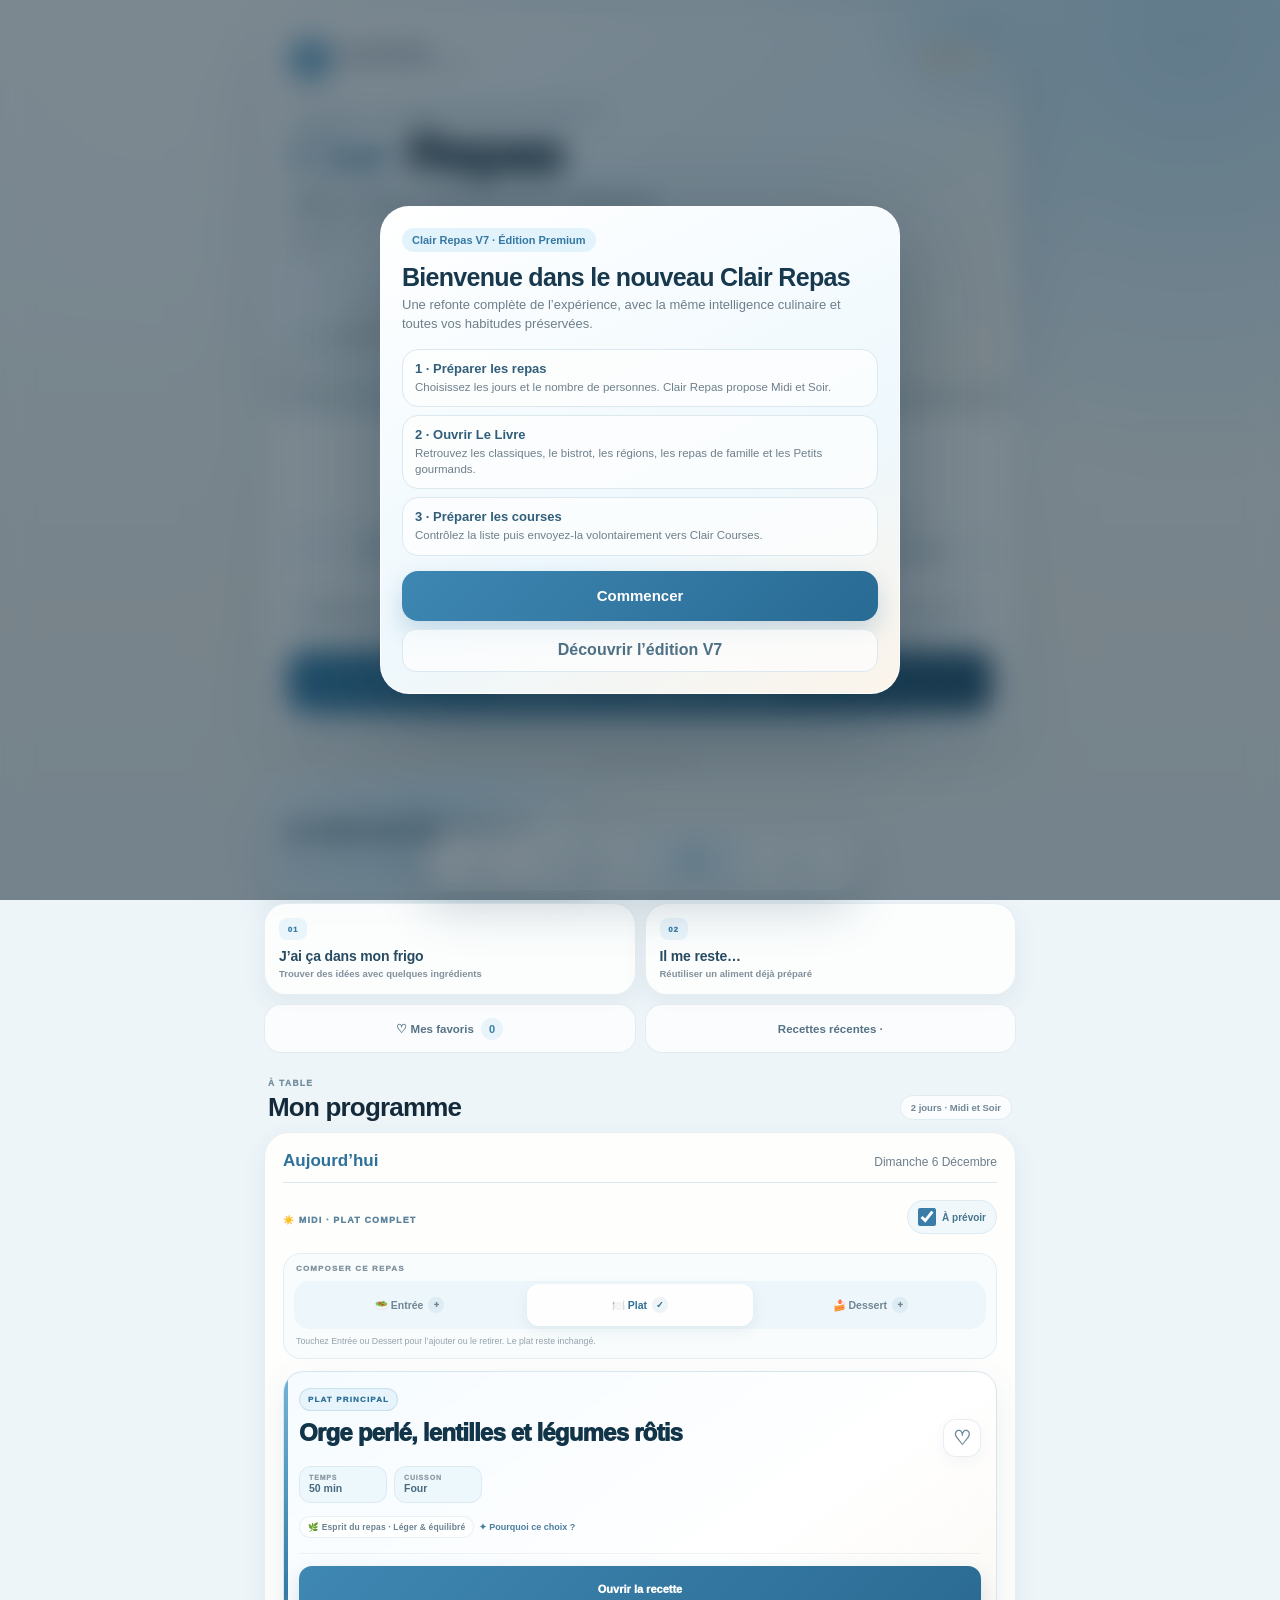
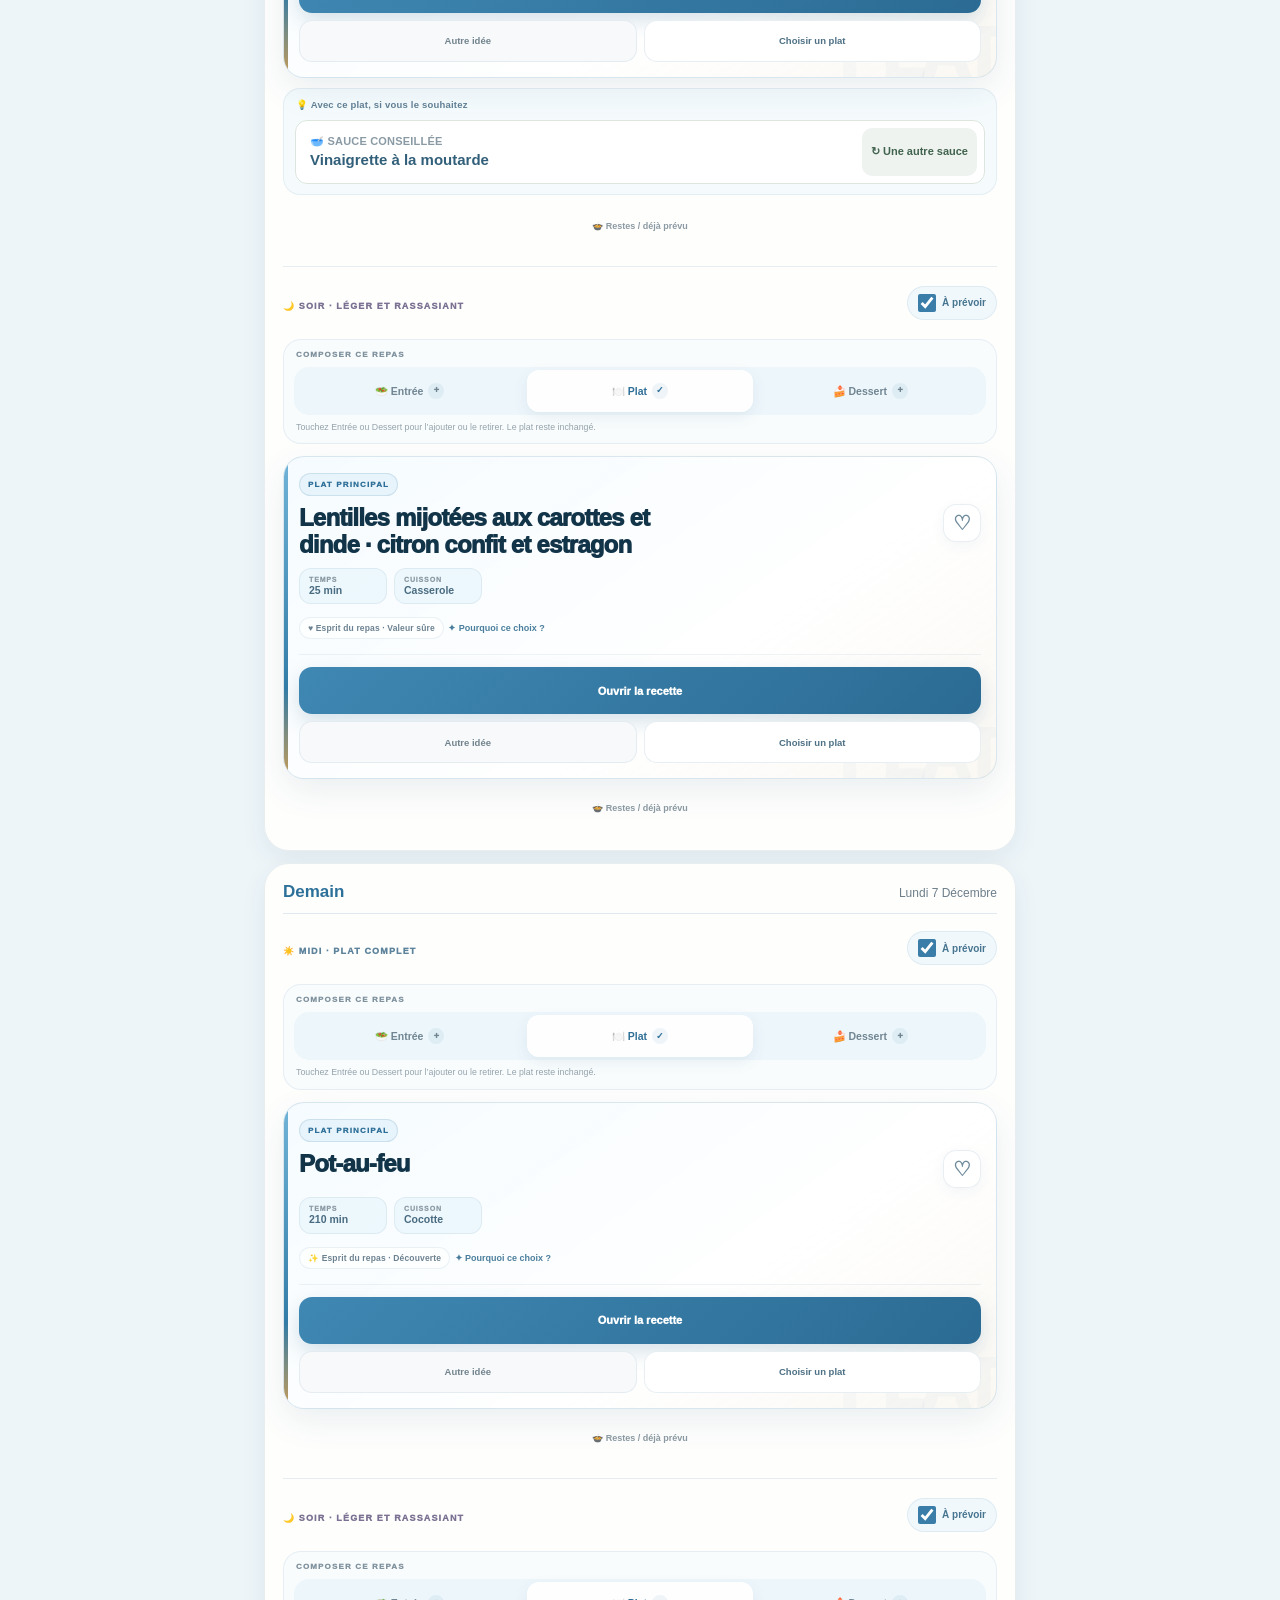
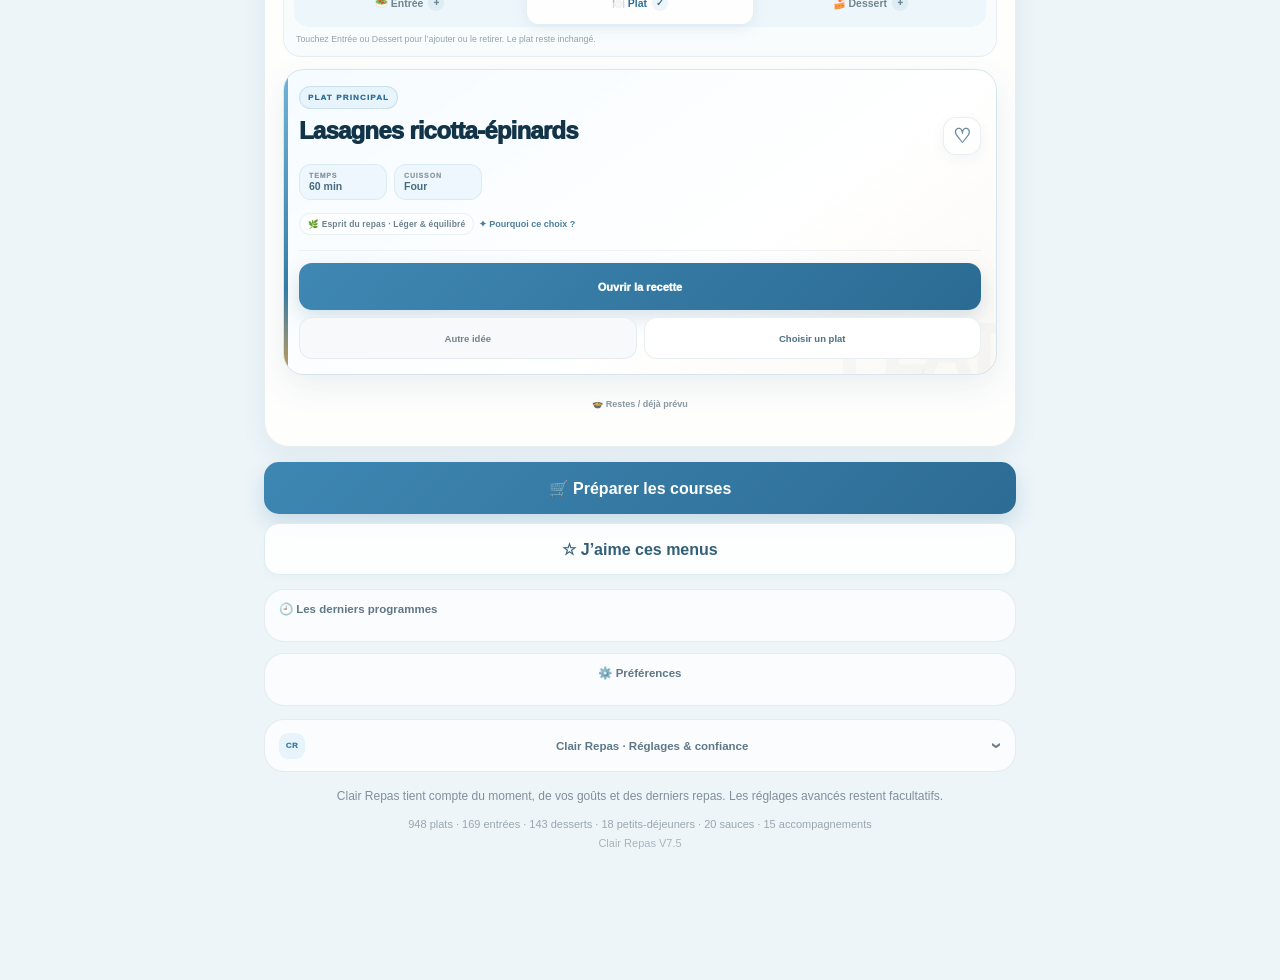
==== commit a691ce3f: "Clair V8 Foundation.10 — validate isolation and sync boundary" ====
--- a/index.html
+++ b/index.html
@@ -3979,15 +3979,16 @@
 ];
 function clairRepasBackupKeys(){
   const keys=new Set(V6_BACKUP_KEYS);
-  try{
-    for(let index=0;index<window.ClairStorage.length;index+=1){
-      const key=window.ClairStorage.key(index);
-      if(key&&/^cr[A-Za-z0-9_.-]+$/.test(key))keys.add(key);
-    }
-  }catch(e){}
+  for(let index=0;index<window.ClairStorage.length;index+=1){
+    const key=window.ClairStorage.key(index);
+    if(key&&isClairRepasStorageKey(key))keys.add(key);
+  }
   return[...keys].sort();
 }
-function isClairRepasStorageKey(key){return V6_BACKUP_KEYS.includes(key)||/^cr[A-Za-z0-9_.-]+$/.test(String(key||''))}
+function isClairRepasStorageKey(key){
+  const normalized=String(key||'');
+  return normalized!=='crHealthProbeV73'&&(V6_BACKUP_KEYS.includes(normalized)||/^cr[A-Za-z0-9_.-]+$/.test(normalized));
+}
 function setProductStatus(message,type=''){
   const el=$('productStatus');
   if(!el)return;
@@ -4009,10 +4010,8 @@
 function clairRepasBackupPayload(){
   const data={};
   for(const key of clairRepasBackupKeys()){
-    try{
-      const value=window.ClairStorage.getItem(key);
-      if(value!==null)data[key]=value;
-    }catch(e){}
+    const value=window.ClairStorage.getItem(key);
+    if(value!==null)data[key]=value;
   }
   return{app:'Clair Repas',schemaVersion:CR_DATA_SCHEMA_VERSION,appVersion:CR_APP_VERSION,recipeCount:recipeLibrary.length,exportedAt:new Date().toISOString(),data};
 }
@@ -4041,21 +4040,55 @@
     setProductStatus('Impossible de créer la sauvegarde sur cet appareil.','warning');
   }
 }
+function applyClairRepasRestore(values){
+  const sync=window.ClairSync;
+  if(sync&&typeof sync.capture==='function'&&typeof sync.restore==='function'){
+    const capture=sync.capture();
+    if(!capture||!capture.ok)throw new Error('restore-capture-failed');
+    if(!sync.restore({...capture.values,...values}))throw new Error('restore-write-failed');
+    return;
+  }
+  const entries=Object.entries(values);
+  const before=new Map(entries.map(([key])=>[key,window.ClairStorage.getItem(key)]));
+  try{
+    for(const [key,value] of entries)window.ClairStorage.setItem(key,value);
+  }catch(error){
+    let recovered=true;
+    for(const [key] of [...entries].reverse()){
+      try{
+        const previous=before.get(key);
+        if(previous===null)window.ClairStorage.removeItem(key);
+        else window.ClairStorage.setItem(key,previous);
+      }catch(e){recovered=false}
+    }
+    if(!recovered)throw new Error('restore-rollback-failed');
+    throw error;
+  }
+}
 async function restoreClairRepasData(file){
   if(!file)return;
+  let payload;
+  let keys;
   try{
     const raw=await file.text();
-    const payload=JSON.parse(raw);
+    payload=JSON.parse(raw);
     if(!payload||payload.app!=='Clair Repas'||![1,CR_DATA_SCHEMA_VERSION].includes(Number(payload.schemaVersion))||!payload.data||typeof payload.data!=='object')throw new Error('invalid');
-    const keys=Object.keys(payload.data).filter(isClairRepasStorageKey);
+    keys=Object.keys(payload.data).filter(isClairRepasStorageKey);
     if(!keys.length)throw new Error('empty');
-    if(!window.confirm(`Restaurer ${keys.length} éléments de Clair Repas ? Les données actuelles correspondantes seront remplacées.`))return;
-    for(const key of keys)window.ClairStorage.setItem(key,String(payload.data[key]));
-    window.ClairStorage.setItem(V6_WELCOME_KEY,'seen');
+  }catch(e){
+    setProductStatus('Ce fichier ne semble pas être une sauvegarde Clair Repas valide.','warning');
+    return;
+  }
+  if(!window.confirm(`Restaurer ${keys.length} éléments de Clair Repas ? Les données actuelles correspondantes seront remplacées.`))return;
+  try{
+    const values={};
+    for(const key of keys)values[key]=String(payload.data[key]);
+    values[V6_WELCOME_KEY]='seen';
+    applyClairRepasRestore(values);
     setProductStatus('Sauvegarde restaurée. Clair Repas va se recharger.','success');
     setTimeout(()=>window.location.reload(),350);
   }catch(e){
-    setProductStatus('Ce fichier ne semble pas être une sauvegarde Clair Repas valide.','warning');
+    setProductStatus('La restauration a échoué. Vérifiez vos données locales avant de réessayer.','warning');
   }
 }
 function clairRepasVersionFromMarker(value){
@@ -4155,8 +4188,13 @@
 }
 function migrateV39RecipeReferences(){
   try{
-    if(window.ClairStorage.getItem(V39_DATA_MIGRATION_KEY)==='done')return;
-    const notes=JSON.parse(window.ClairStorage.getItem(RECIPE_NOTES_KEY)||'{}');
+    const sync=window.ClairSync;
+    if(!sync||typeof sync.capture!=='function'||typeof sync.restore!=='function')return;
+    const capture=sync.capture();
+    if(!capture||!capture.ok)return;
+    const target={...capture.values};
+    if(target[V39_DATA_MIGRATION_KEY]==='done')return;
+    const notes=JSON.parse(target[RECIPE_NOTES_KEY]||'{}');
     if(notes&&typeof notes==='object'&&!Array.isArray(notes)){
       for(const [oldId,newId] of Object.entries(V39_RECIPE_ID_MIGRATIONS)){
         if(typeof notes[oldId]!=='string'||!notes[oldId].trim())continue;
@@ -4165,7 +4203,7 @@
         notes[newId]=current&&current!==oldNote?(current+'\n\n'+oldNote).slice(0,2000):oldNote;
         delete notes[oldId];
       }
-      window.ClairStorage.setItem(RECIPE_NOTES_KEY,JSON.stringify(notes));
+      target[RECIPE_NOTES_KEY]=JSON.stringify(notes);
     }
     const keys=[
       FAVORITES_KEY,RECENT_RECIPES_KEY,REACTIONS_KEY,LEARNING_KEY,
@@ -4173,11 +4211,12 @@
       'crBrowserDiscoveryV34','crBrowserDecksV35','crStateV13','crHistoryV13'
     ];
     for(const key of keys){
-      const raw=window.ClairStorage.getItem(key);
+      const raw=target[key];
       if(!raw)continue;
-      try{window.ClairStorage.setItem(key,JSON.stringify(remapV39RecipeData(JSON.parse(raw))))}catch(e){}
+      target[key]=JSON.stringify(remapV39RecipeData(JSON.parse(raw)));
     }
-    window.ClairStorage.setItem(V39_DATA_MIGRATION_KEY,'done');
+    target[V39_DATA_MIGRATION_KEY]='done';
+    if(!sync.restore(target))return;
   }catch(e){}
 }
 migrateV39RecipeReferences();
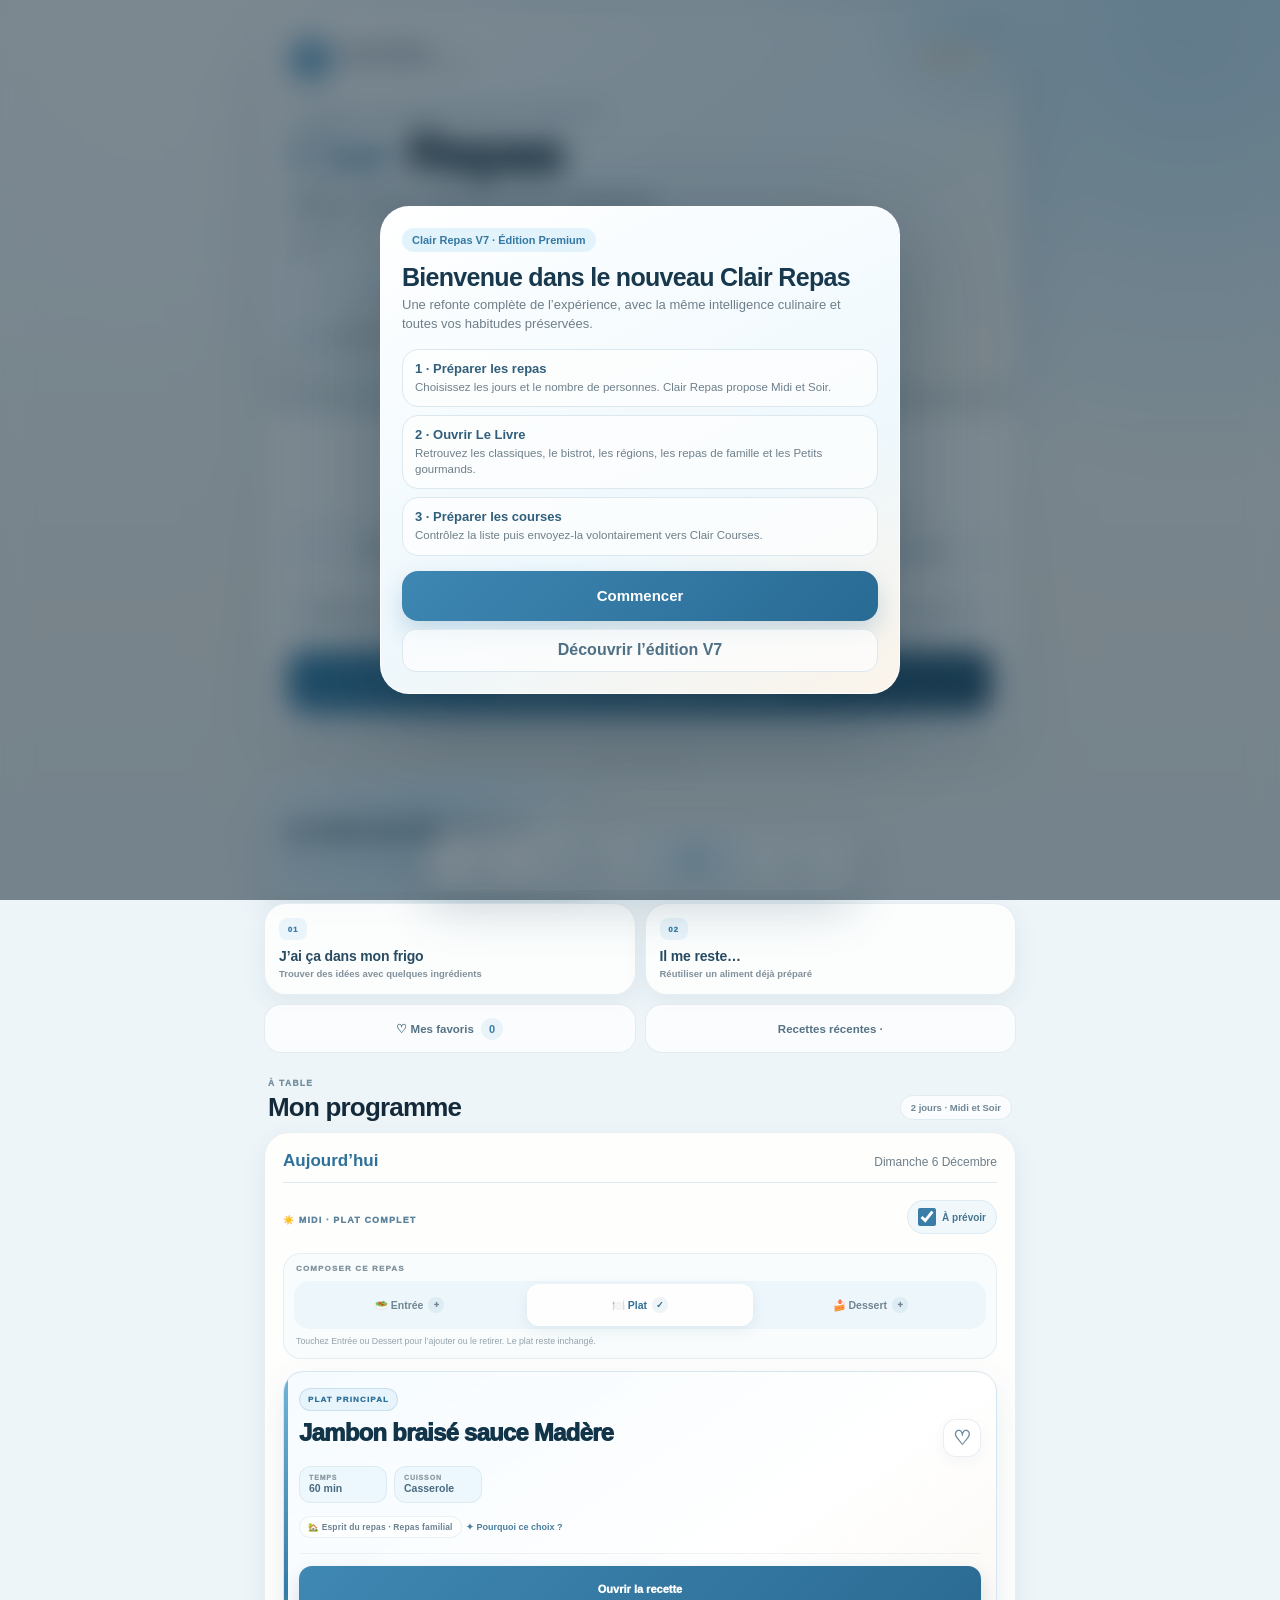
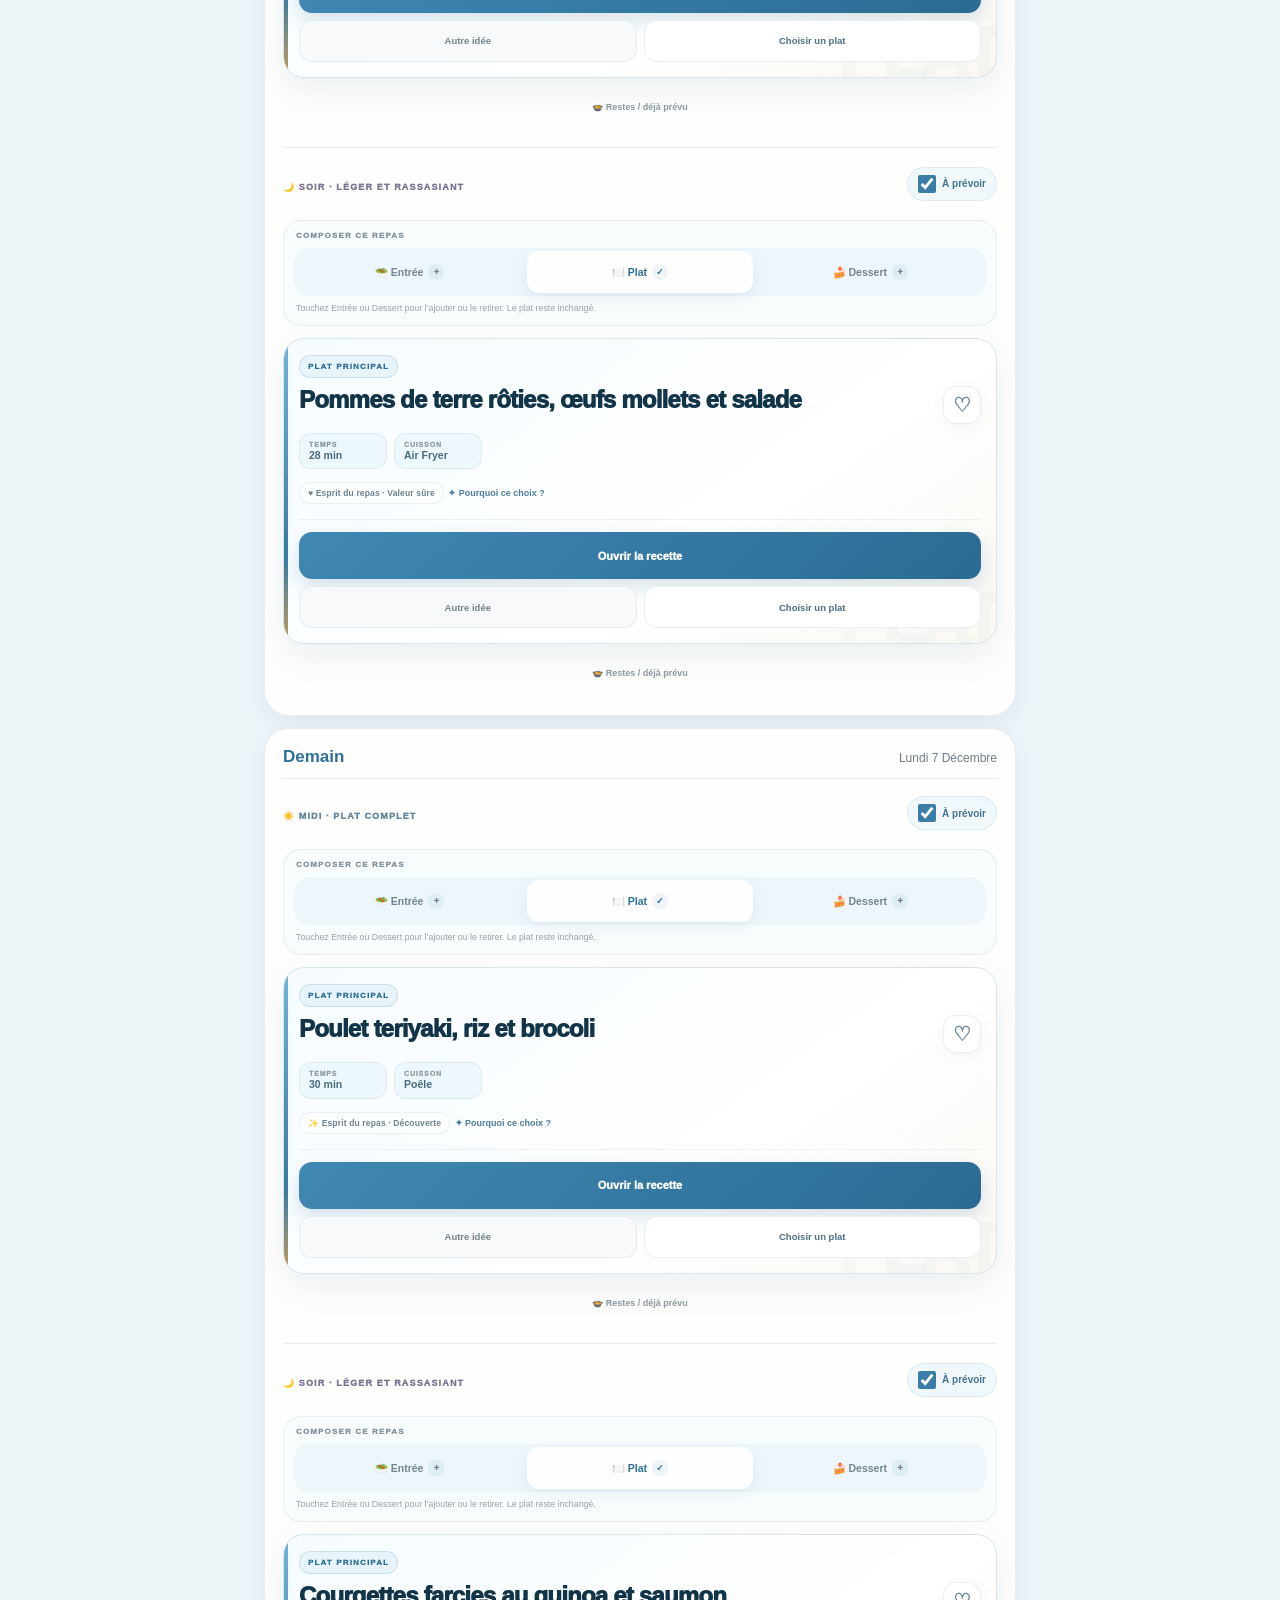
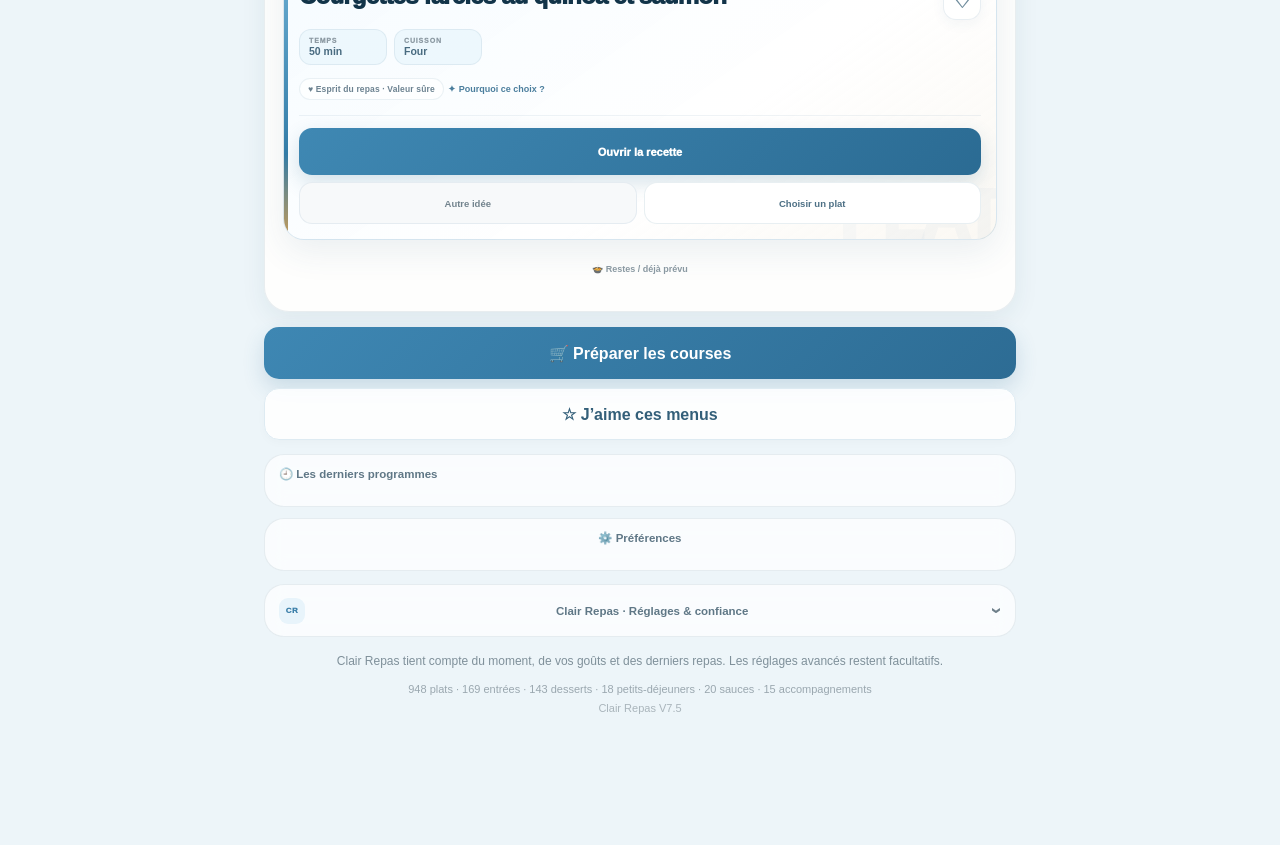
==== commit a0ce0d47: "Clair V8 Foundation.11 — prevent stale sync from erasing local data" ====
--- a/index.html
+++ b/index.html
@@ -4159,6 +4159,9 @@
 const CHOICE_DEDUPLICATION_MS=6*60*60*1000;
 const DISCOVERY_RATE=0.18;
 const V39_DATA_MIGRATION_KEY='crRecipeIdMigrationV39';
+function recordLocalPersonalMutation(key,kind='user-change'){
+  try{window.ClairCloudSync?.recordUserMutation?.(key,{kind})}catch(e){}
+}
 function mergeV39MigratedValue(current,incoming,key=''){
   if(current===undefined)return incoming;
   if(Array.isArray(current)&&Array.isArray(incoming))return[...current,...incoming];
@@ -4243,6 +4246,7 @@
 function writeIdList(key,values){
   window.ClairStorage.setItem(key,JSON.stringify([...new Set(values)]));
   if(key===FAVORITES_KEY)V73_FAVORITES_RAW=null;
+  recordLocalPersonalMutation(key,key===FAVORITES_KEY?'favorites-change':'id-list-change');
 }
 function favoriteIds(){refreshFavoriteCache();return[...V73_FAVORITES_IDS]}
 function favoriteSet(){refreshFavoriteCache();return new Set(V73_FAVORITES_SET)}
@@ -4277,9 +4281,11 @@
 function saveRecipeNote(id,value){
   if(!recipeIndex.has(id))return;
   const notes=recipeNoteMap();
+  const hadNote=Boolean(String(notes[id]||'').trim());
   const clean=String(value??'').slice(0,2000);
   if(clean.trim())notes[id]=clean;else delete notes[id];
   window.ClairStorage.setItem(RECIPE_NOTES_KEY,JSON.stringify(notes));
+  recordLocalPersonalMutation(RECIPE_NOTES_KEY,hadNote&&!clean.trim()?'recipe-note-delete':'recipe-note-edit');
   V73_NOTES_RAW=null;
   updateNoteIndicators(id);
 }
@@ -4305,6 +4311,7 @@
 function writeReactionMap(values){
   const clean=Object.fromEntries(Object.entries(values||{}).filter(([id,value])=>recipeIndex.has(id)&&['again','notForMe'].includes(value)));
   window.ClairStorage.setItem(REACTIONS_KEY,JSON.stringify(clean));
+  recordLocalPersonalMutation(REACTIONS_KEY,'reaction-change');
   V73_REACTIONS_RAW=null;
 }
 const RECIPE_USAGE_TYPES=['mid','eve','starter','dessert'];
@@ -4422,6 +4429,8 @@
 function resetLearnedPreferences(){
   window.ClairStorage.removeItem(REACTIONS_KEY);
   window.ClairStorage.removeItem(LEARNING_KEY);
+  recordLocalPersonalMutation(REACTIONS_KEY,'preferences-reset');
+  recordLocalPersonalMutation(LEARNING_KEY,'preferences-reset');
   updateReactionUI();
   show('Préférences réinitialisées · favoris conservés');
 }
@@ -7920,6 +7929,23 @@
   if(professional)professional.textContent=`${favorites.size} ${favorites.size===1?'favori':'favoris'}`;
   updateLikedButton();
 }
+function refreshCloudSyncedPersonalUI(event){
+  const keys=new Set(Array.isArray(event?.keys)?event.keys:[]);
+  if(keys.has(FAVORITES_KEY)){
+    V73_FAVORITES_RAW=null;
+    if(browserMode==='favorites'&&!$('recipeBrowser').hidden)renderRecipeBrowser();
+    else updateFavoriteUI();
+    refreshProfessionalStatus();
+  }
+  if(keys.has(RECIPE_NOTES_KEY)){
+    V73_NOTES_RAW=null;
+    const notes=recipeNoteMap();
+    document.querySelectorAll('.recipe-note-input[data-recipe-id]').forEach(input=>{
+      if(input!==document.activeElement)input.value=notes[input.dataset.recipeId]||'';
+      updateNoteIndicators(input.dataset.recipeId);
+    });
+  }
+}
 function toggleFavorite(id){
   if(!recipeIndex.has(id))return;
   const favorites=favoriteSet();
@@ -8058,6 +8084,7 @@
 function saveTimer(){
   if(kitchenTimer)window.ClairStorage.setItem(TIMER_KEY,JSON.stringify(kitchenTimer));
   else window.ClairStorage.removeItem(TIMER_KEY);
+  recordLocalPersonalMutation(TIMER_KEY,kitchenTimer?'timer-change':'timer-delete');
 }
 function updateTimerUI(){
   const bar=$('kitchenTimer');
@@ -8900,6 +8927,7 @@
 $('welcomeV6More').onclick=()=>closeV6Welcome(true);
 $('welcomeV6').onclick=event=>{if(event.target===$('welcomeV6'))closeV6Welcome(false)};
 
+window.ClairCloudSync?.subscribeLocalChanges?.(refreshCloudSyncedPersonalUI);
 loadOrCreate();
 refreshProfessionalStatus();
 refreshV73HealthStatus();
